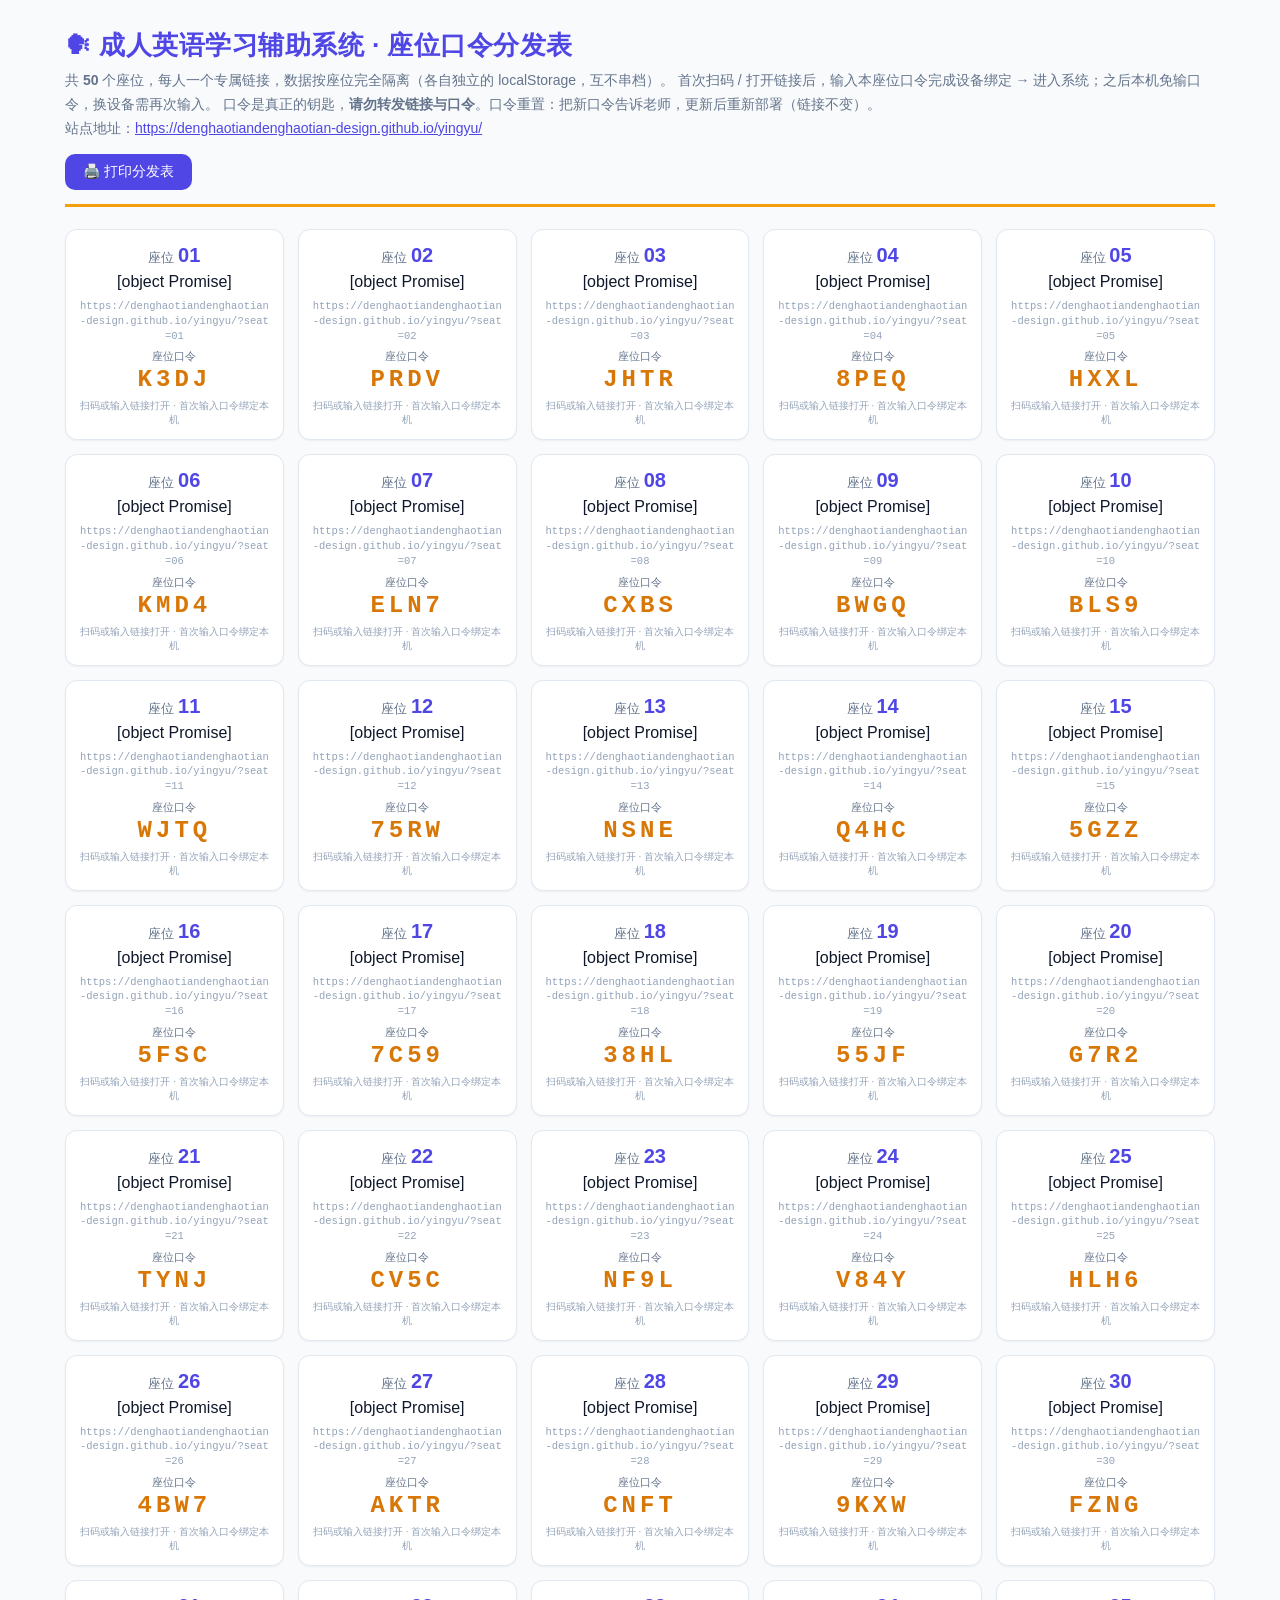
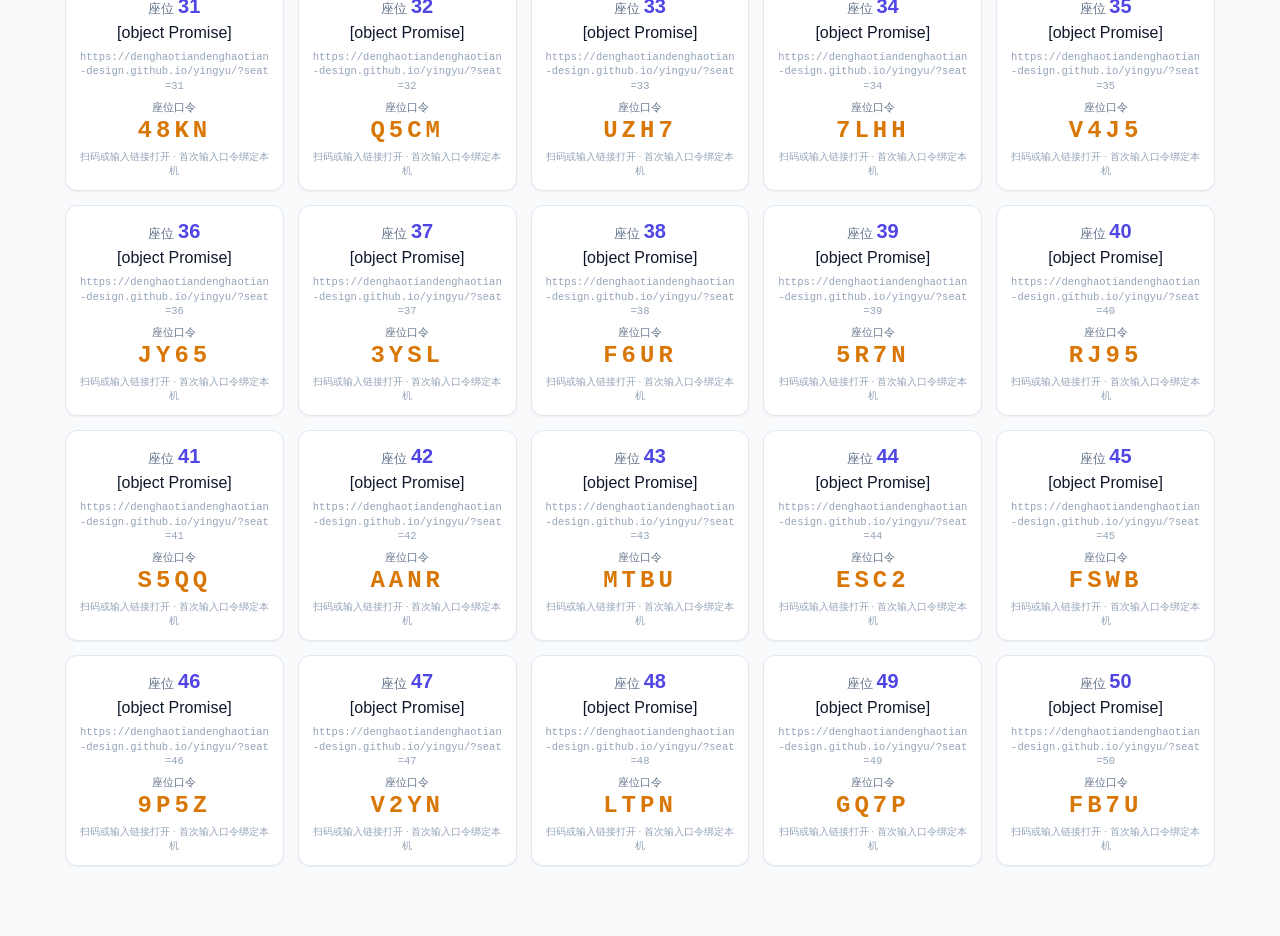
==== seats.html @ d0509644 "add seats.html" ====
<!DOCTYPE html>
<html lang="zh-CN">
<head>
<meta charset="utf-8">
<meta name="viewport" content="width=device-width, initial-scale=1">
<title>成人英语学习辅助系统 · 座位口令分发表</title>
<style>
  * { box-sizing: border-box; }
  body {
    margin: 0; padding: 28px 22px 60px;
    font-family: "PingFang SC","Microsoft YaHei",-apple-system,"Segoe UI",Roboto,Helvetica,Arial,sans-serif;
    background: #f8fafc; color: #0f172a;
  }
  .top { max-width: 1150px; margin: 0 auto 22px; border-bottom: 3px solid #f59e0b; padding-bottom: 14px; }
  h1 { margin: 0 0 6px; font-size: 26px; color: #4f46e5; letter-spacing: .5px; }
  .sub { margin: 0; font-size: 14px; color: #64748b; line-height: 1.7; }
  .sub a { color: #4f46e5; word-break: break-all; }
  .bar { margin: 14px 0 0; }
  .print-btn {
    display: inline-block; background: #4f46e5; color: #fff; border: none;
    padding: 9px 18px; border-radius: 10px; font-size: 14px; cursor: pointer; font-family: inherit;
  }
  .print-btn:hover { background: #4338ca; }
  .grid {
    max-width: 1150px; margin: 0 auto;
    display: grid; grid-template-columns: repeat(auto-fill, minmax(210px, 1fr)); gap: 14px;
  }
  .card {
    background: #fff; border: 1px solid #e2e8f0; border-radius: 12px;
    padding: 14px 12px 12px; text-align: center;
    box-shadow: 0 1px 2px rgba(15,23,42,.05); break-inside: avoid; page-break-inside: avoid;
  }
  .seat-no { font-size: 13px; color: #64748b; margin-bottom: 6px; }
  .seat-no span { font-size: 20px; font-weight: 800; color: #4f46e5; }
  .qr { display: flex; justify-content: center; }
  .qr svg { width: 132px; height: 132px; display: block; }
  .link {
    font-size: 10.5px; color: #94a3b8; word-break: break-all; margin: 8px 0 6px;
    line-height: 1.4; font-family: ui-monospace, Menlo, Consolas, monospace;
  }
  .pwd-label { font-size: 11px; color: #64748b; }
  .pwd { font-size: 24px; font-weight: 800; letter-spacing: 4px; color: #d97706; margin: 2px 0 6px; font-family: ui-monospace, Menlo, Consolas, monospace; }
  .tip { font-size: 10px; color: #94a3b8; }
  @media print {
    body { background: #fff; padding: 0; }
    .print-btn { display: none; }
    .grid { gap: 8px; }
    .card { box-shadow: none; border-color: #cbd5e1; }
    @page { size: A4; margin: 10mm; }
  }
</style>
</head>
<body>
<div class="top">
  <h1>🗣 成人英语学习辅助系统 · 座位口令分发表</h1>
  <p class="sub">共 <b>50</b> 个座位，每人一个专属链接，数据按座位完全隔离（各自独立的 localStorage，互不串档）。
  首次扫码 / 打开链接后，输入本座位口令完成设备绑定 → 进入系统；之后本机免输口令，换设备需再次输入。
  口令是真正的钥匙，<b>请勿转发链接与口令</b>。口令重置：把新口令告诉老师，更新后重新部署（链接不变）。</p>
  <p class="sub">站点地址：<a href="https://denghaotiandenghaotian-design.github.io/yingyu/">https://denghaotiandenghaotian-design.github.io/yingyu/</a></p>
  <div class="bar"><button class="print-btn" onclick="window.print()">🖨️ 打印分发表</button></div>
</div>
<div class="grid"><div class="card">
  <div class="seat-no">座位 <span>01</span></div>
  <div class="qr">[object Promise]</div>
  <div class="link">https://denghaotiandenghaotian-design.github.io/yingyu/?seat=01</div>
  <div class="pwd-label">座位口令</div>
  <div class="pwd">K3DJ</div>
  <div class="tip">扫码或输入链接打开 · 首次输入口令绑定本机</div>
</div><div class="card">
  <div class="seat-no">座位 <span>02</span></div>
  <div class="qr">[object Promise]</div>
  <div class="link">https://denghaotiandenghaotian-design.github.io/yingyu/?seat=02</div>
  <div class="pwd-label">座位口令</div>
  <div class="pwd">PRDV</div>
  <div class="tip">扫码或输入链接打开 · 首次输入口令绑定本机</div>
</div><div class="card">
  <div class="seat-no">座位 <span>03</span></div>
  <div class="qr">[object Promise]</div>
  <div class="link">https://denghaotiandenghaotian-design.github.io/yingyu/?seat=03</div>
  <div class="pwd-label">座位口令</div>
  <div class="pwd">JHTR</div>
  <div class="tip">扫码或输入链接打开 · 首次输入口令绑定本机</div>
</div><div class="card">
  <div class="seat-no">座位 <span>04</span></div>
  <div class="qr">[object Promise]</div>
  <div class="link">https://denghaotiandenghaotian-design.github.io/yingyu/?seat=04</div>
  <div class="pwd-label">座位口令</div>
  <div class="pwd">8PEQ</div>
  <div class="tip">扫码或输入链接打开 · 首次输入口令绑定本机</div>
</div><div class="card">
  <div class="seat-no">座位 <span>05</span></div>
  <div class="qr">[object Promise]</div>
  <div class="link">https://denghaotiandenghaotian-design.github.io/yingyu/?seat=05</div>
  <div class="pwd-label">座位口令</div>
  <div class="pwd">HXXL</div>
  <div class="tip">扫码或输入链接打开 · 首次输入口令绑定本机</div>
</div><div class="card">
  <div class="seat-no">座位 <span>06</span></div>
  <div class="qr">[object Promise]</div>
  <div class="link">https://denghaotiandenghaotian-design.github.io/yingyu/?seat=06</div>
  <div class="pwd-label">座位口令</div>
  <div class="pwd">KMD4</div>
  <div class="tip">扫码或输入链接打开 · 首次输入口令绑定本机</div>
</div><div class="card">
  <div class="seat-no">座位 <span>07</span></div>
  <div class="qr">[object Promise]</div>
  <div class="link">https://denghaotiandenghaotian-design.github.io/yingyu/?seat=07</div>
  <div class="pwd-label">座位口令</div>
  <div class="pwd">ELN7</div>
  <div class="tip">扫码或输入链接打开 · 首次输入口令绑定本机</div>
</div><div class="card">
  <div class="seat-no">座位 <span>08</span></div>
  <div class="qr">[object Promise]</div>
  <div class="link">https://denghaotiandenghaotian-design.github.io/yingyu/?seat=08</div>
  <div class="pwd-label">座位口令</div>
  <div class="pwd">CXBS</div>
  <div class="tip">扫码或输入链接打开 · 首次输入口令绑定本机</div>
</div><div class="card">
  <div class="seat-no">座位 <span>09</span></div>
  <div class="qr">[object Promise]</div>
  <div class="link">https://denghaotiandenghaotian-design.github.io/yingyu/?seat=09</div>
  <div class="pwd-label">座位口令</div>
  <div class="pwd">BWGQ</div>
  <div class="tip">扫码或输入链接打开 · 首次输入口令绑定本机</div>
</div><div class="card">
  <div class="seat-no">座位 <span>10</span></div>
  <div class="qr">[object Promise]</div>
  <div class="link">https://denghaotiandenghaotian-design.github.io/yingyu/?seat=10</div>
  <div class="pwd-label">座位口令</div>
  <div class="pwd">BLS9</div>
  <div class="tip">扫码或输入链接打开 · 首次输入口令绑定本机</div>
</div><div class="card">
  <div class="seat-no">座位 <span>11</span></div>
  <div class="qr">[object Promise]</div>
  <div class="link">https://denghaotiandenghaotian-design.github.io/yingyu/?seat=11</div>
  <div class="pwd-label">座位口令</div>
  <div class="pwd">WJTQ</div>
  <div class="tip">扫码或输入链接打开 · 首次输入口令绑定本机</div>
</div><div class="card">
  <div class="seat-no">座位 <span>12</span></div>
  <div class="qr">[object Promise]</div>
  <div class="link">https://denghaotiandenghaotian-design.github.io/yingyu/?seat=12</div>
  <div class="pwd-label">座位口令</div>
  <div class="pwd">75RW</div>
  <div class="tip">扫码或输入链接打开 · 首次输入口令绑定本机</div>
</div><div class="card">
  <div class="seat-no">座位 <span>13</span></div>
  <div class="qr">[object Promise]</div>
  <div class="link">https://denghaotiandenghaotian-design.github.io/yingyu/?seat=13</div>
  <div class="pwd-label">座位口令</div>
  <div class="pwd">NSNE</div>
  <div class="tip">扫码或输入链接打开 · 首次输入口令绑定本机</div>
</div><div class="card">
  <div class="seat-no">座位 <span>14</span></div>
  <div class="qr">[object Promise]</div>
  <div class="link">https://denghaotiandenghaotian-design.github.io/yingyu/?seat=14</div>
  <div class="pwd-label">座位口令</div>
  <div class="pwd">Q4HC</div>
  <div class="tip">扫码或输入链接打开 · 首次输入口令绑定本机</div>
</div><div class="card">
  <div class="seat-no">座位 <span>15</span></div>
  <div class="qr">[object Promise]</div>
  <div class="link">https://denghaotiandenghaotian-design.github.io/yingyu/?seat=15</div>
  <div class="pwd-label">座位口令</div>
  <div class="pwd">5GZZ</div>
  <div class="tip">扫码或输入链接打开 · 首次输入口令绑定本机</div>
</div><div class="card">
  <div class="seat-no">座位 <span>16</span></div>
  <div class="qr">[object Promise]</div>
  <div class="link">https://denghaotiandenghaotian-design.github.io/yingyu/?seat=16</div>
  <div class="pwd-label">座位口令</div>
  <div class="pwd">5FSC</div>
  <div class="tip">扫码或输入链接打开 · 首次输入口令绑定本机</div>
</div><div class="card">
  <div class="seat-no">座位 <span>17</span></div>
  <div class="qr">[object Promise]</div>
  <div class="link">https://denghaotiandenghaotian-design.github.io/yingyu/?seat=17</div>
  <div class="pwd-label">座位口令</div>
  <div class="pwd">7C59</div>
  <div class="tip">扫码或输入链接打开 · 首次输入口令绑定本机</div>
</div><div class="card">
  <div class="seat-no">座位 <span>18</span></div>
  <div class="qr">[object Promise]</div>
  <div class="link">https://denghaotiandenghaotian-design.github.io/yingyu/?seat=18</div>
  <div class="pwd-label">座位口令</div>
  <div class="pwd">38HL</div>
  <div class="tip">扫码或输入链接打开 · 首次输入口令绑定本机</div>
</div><div class="card">
  <div class="seat-no">座位 <span>19</span></div>
  <div class="qr">[object Promise]</div>
  <div class="link">https://denghaotiandenghaotian-design.github.io/yingyu/?seat=19</div>
  <div class="pwd-label">座位口令</div>
  <div class="pwd">55JF</div>
  <div class="tip">扫码或输入链接打开 · 首次输入口令绑定本机</div>
</div><div class="card">
  <div class="seat-no">座位 <span>20</span></div>
  <div class="qr">[object Promise]</div>
  <div class="link">https://denghaotiandenghaotian-design.github.io/yingyu/?seat=20</div>
  <div class="pwd-label">座位口令</div>
  <div class="pwd">G7R2</div>
  <div class="tip">扫码或输入链接打开 · 首次输入口令绑定本机</div>
</div><div class="card">
  <div class="seat-no">座位 <span>21</span></div>
  <div class="qr">[object Promise]</div>
  <div class="link">https://denghaotiandenghaotian-design.github.io/yingyu/?seat=21</div>
  <div class="pwd-label">座位口令</div>
  <div class="pwd">TYNJ</div>
  <div class="tip">扫码或输入链接打开 · 首次输入口令绑定本机</div>
</div><div class="card">
  <div class="seat-no">座位 <span>22</span></div>
  <div class="qr">[object Promise]</div>
  <div class="link">https://denghaotiandenghaotian-design.github.io/yingyu/?seat=22</div>
  <div class="pwd-label">座位口令</div>
  <div class="pwd">CV5C</div>
  <div class="tip">扫码或输入链接打开 · 首次输入口令绑定本机</div>
</div><div class="card">
  <div class="seat-no">座位 <span>23</span></div>
  <div class="qr">[object Promise]</div>
  <div class="link">https://denghaotiandenghaotian-design.github.io/yingyu/?seat=23</div>
  <div class="pwd-label">座位口令</div>
  <div class="pwd">NF9L</div>
  <div class="tip">扫码或输入链接打开 · 首次输入口令绑定本机</div>
</div><div class="card">
  <div class="seat-no">座位 <span>24</span></div>
  <div class="qr">[object Promise]</div>
  <div class="link">https://denghaotiandenghaotian-design.github.io/yingyu/?seat=24</div>
  <div class="pwd-label">座位口令</div>
  <div class="pwd">V84Y</div>
  <div class="tip">扫码或输入链接打开 · 首次输入口令绑定本机</div>
</div><div class="card">
  <div class="seat-no">座位 <span>25</span></div>
  <div class="qr">[object Promise]</div>
  <div class="link">https://denghaotiandenghaotian-design.github.io/yingyu/?seat=25</div>
  <div class="pwd-label">座位口令</div>
  <div class="pwd">HLH6</div>
  <div class="tip">扫码或输入链接打开 · 首次输入口令绑定本机</div>
</div><div class="card">
  <div class="seat-no">座位 <span>26</span></div>
  <div class="qr">[object Promise]</div>
  <div class="link">https://denghaotiandenghaotian-design.github.io/yingyu/?seat=26</div>
  <div class="pwd-label">座位口令</div>
  <div class="pwd">4BW7</div>
  <div class="tip">扫码或输入链接打开 · 首次输入口令绑定本机</div>
</div><div class="card">
  <div class="seat-no">座位 <span>27</span></div>
  <div class="qr">[object Promise]</div>
  <div class="link">https://denghaotiandenghaotian-design.github.io/yingyu/?seat=27</div>
  <div class="pwd-label">座位口令</div>
  <div class="pwd">AKTR</div>
  <div class="tip">扫码或输入链接打开 · 首次输入口令绑定本机</div>
</div><div class="card">
  <div class="seat-no">座位 <span>28</span></div>
  <div class="qr">[object Promise]</div>
  <div class="link">https://denghaotiandenghaotian-design.github.io/yingyu/?seat=28</div>
  <div class="pwd-label">座位口令</div>
  <div class="pwd">CNFT</div>
  <div class="tip">扫码或输入链接打开 · 首次输入口令绑定本机</div>
</div><div class="card">
  <div class="seat-no">座位 <span>29</span></div>
  <div class="qr">[object Promise]</div>
  <div class="link">https://denghaotiandenghaotian-design.github.io/yingyu/?seat=29</div>
  <div class="pwd-label">座位口令</div>
  <div class="pwd">9KXW</div>
  <div class="tip">扫码或输入链接打开 · 首次输入口令绑定本机</div>
</div><div class="card">
  <div class="seat-no">座位 <span>30</span></div>
  <div class="qr">[object Promise]</div>
  <div class="link">https://denghaotiandenghaotian-design.github.io/yingyu/?seat=30</div>
  <div class="pwd-label">座位口令</div>
  <div class="pwd">FZNG</div>
  <div class="tip">扫码或输入链接打开 · 首次输入口令绑定本机</div>
</div><div class="card">
  <div class="seat-no">座位 <span>31</span></div>
  <div class="qr">[object Promise]</div>
  <div class="link">https://denghaotiandenghaotian-design.github.io/yingyu/?seat=31</div>
  <div class="pwd-label">座位口令</div>
  <div class="pwd">48KN</div>
  <div class="tip">扫码或输入链接打开 · 首次输入口令绑定本机</div>
</div><div class="card">
  <div class="seat-no">座位 <span>32</span></div>
  <div class="qr">[object Promise]</div>
  <div class="link">https://denghaotiandenghaotian-design.github.io/yingyu/?seat=32</div>
  <div class="pwd-label">座位口令</div>
  <div class="pwd">Q5CM</div>
  <div class="tip">扫码或输入链接打开 · 首次输入口令绑定本机</div>
</div><div class="card">
  <div class="seat-no">座位 <span>33</span></div>
  <div class="qr">[object Promise]</div>
  <div class="link">https://denghaotiandenghaotian-design.github.io/yingyu/?seat=33</div>
  <div class="pwd-label">座位口令</div>
  <div class="pwd">UZH7</div>
  <div class="tip">扫码或输入链接打开 · 首次输入口令绑定本机</div>
</div><div class="card">
  <div class="seat-no">座位 <span>34</span></div>
  <div class="qr">[object Promise]</div>
  <div class="link">https://denghaotiandenghaotian-design.github.io/yingyu/?seat=34</div>
  <div class="pwd-label">座位口令</div>
  <div class="pwd">7LHH</div>
  <div class="tip">扫码或输入链接打开 · 首次输入口令绑定本机</div>
</div><div class="card">
  <div class="seat-no">座位 <span>35</span></div>
  <div class="qr">[object Promise]</div>
  <div class="link">https://denghaotiandenghaotian-design.github.io/yingyu/?seat=35</div>
  <div class="pwd-label">座位口令</div>
  <div class="pwd">V4J5</div>
  <div class="tip">扫码或输入链接打开 · 首次输入口令绑定本机</div>
</div><div class="card">
  <div class="seat-no">座位 <span>36</span></div>
  <div class="qr">[object Promise]</div>
  <div class="link">https://denghaotiandenghaotian-design.github.io/yingyu/?seat=36</div>
  <div class="pwd-label">座位口令</div>
  <div class="pwd">JY65</div>
  <div class="tip">扫码或输入链接打开 · 首次输入口令绑定本机</div>
</div><div class="card">
  <div class="seat-no">座位 <span>37</span></div>
  <div class="qr">[object Promise]</div>
  <div class="link">https://denghaotiandenghaotian-design.github.io/yingyu/?seat=37</div>
  <div class="pwd-label">座位口令</div>
  <div class="pwd">3YSL</div>
  <div class="tip">扫码或输入链接打开 · 首次输入口令绑定本机</div>
</div><div class="card">
  <div class="seat-no">座位 <span>38</span></div>
  <div class="qr">[object Promise]</div>
  <div class="link">https://denghaotiandenghaotian-design.github.io/yingyu/?seat=38</div>
  <div class="pwd-label">座位口令</div>
  <div class="pwd">F6UR</div>
  <div class="tip">扫码或输入链接打开 · 首次输入口令绑定本机</div>
</div><div class="card">
  <div class="seat-no">座位 <span>39</span></div>
  <div class="qr">[object Promise]</div>
  <div class="link">https://denghaotiandenghaotian-design.github.io/yingyu/?seat=39</div>
  <div class="pwd-label">座位口令</div>
  <div class="pwd">5R7N</div>
  <div class="tip">扫码或输入链接打开 · 首次输入口令绑定本机</div>
</div><div class="card">
  <div class="seat-no">座位 <span>40</span></div>
  <div class="qr">[object Promise]</div>
  <div class="link">https://denghaotiandenghaotian-design.github.io/yingyu/?seat=40</div>
  <div class="pwd-label">座位口令</div>
  <div class="pwd">RJ95</div>
  <div class="tip">扫码或输入链接打开 · 首次输入口令绑定本机</div>
</div><div class="card">
  <div class="seat-no">座位 <span>41</span></div>
  <div class="qr">[object Promise]</div>
  <div class="link">https://denghaotiandenghaotian-design.github.io/yingyu/?seat=41</div>
  <div class="pwd-label">座位口令</div>
  <div class="pwd">S5QQ</div>
  <div class="tip">扫码或输入链接打开 · 首次输入口令绑定本机</div>
</div><div class="card">
  <div class="seat-no">座位 <span>42</span></div>
  <div class="qr">[object Promise]</div>
  <div class="link">https://denghaotiandenghaotian-design.github.io/yingyu/?seat=42</div>
  <div class="pwd-label">座位口令</div>
  <div class="pwd">AANR</div>
  <div class="tip">扫码或输入链接打开 · 首次输入口令绑定本机</div>
</div><div class="card">
  <div class="seat-no">座位 <span>43</span></div>
  <div class="qr">[object Promise]</div>
  <div class="link">https://denghaotiandenghaotian-design.github.io/yingyu/?seat=43</div>
  <div class="pwd-label">座位口令</div>
  <div class="pwd">MTBU</div>
  <div class="tip">扫码或输入链接打开 · 首次输入口令绑定本机</div>
</div><div class="card">
  <div class="seat-no">座位 <span>44</span></div>
  <div class="qr">[object Promise]</div>
  <div class="link">https://denghaotiandenghaotian-design.github.io/yingyu/?seat=44</div>
  <div class="pwd-label">座位口令</div>
  <div class="pwd">ESC2</div>
  <div class="tip">扫码或输入链接打开 · 首次输入口令绑定本机</div>
</div><div class="card">
  <div class="seat-no">座位 <span>45</span></div>
  <div class="qr">[object Promise]</div>
  <div class="link">https://denghaotiandenghaotian-design.github.io/yingyu/?seat=45</div>
  <div class="pwd-label">座位口令</div>
  <div class="pwd">FSWB</div>
  <div class="tip">扫码或输入链接打开 · 首次输入口令绑定本机</div>
</div><div class="card">
  <div class="seat-no">座位 <span>46</span></div>
  <div class="qr">[object Promise]</div>
  <div class="link">https://denghaotiandenghaotian-design.github.io/yingyu/?seat=46</div>
  <div class="pwd-label">座位口令</div>
  <div class="pwd">9P5Z</div>
  <div class="tip">扫码或输入链接打开 · 首次输入口令绑定本机</div>
</div><div class="card">
  <div class="seat-no">座位 <span>47</span></div>
  <div class="qr">[object Promise]</div>
  <div class="link">https://denghaotiandenghaotian-design.github.io/yingyu/?seat=47</div>
  <div class="pwd-label">座位口令</div>
  <div class="pwd">V2YN</div>
  <div class="tip">扫码或输入链接打开 · 首次输入口令绑定本机</div>
</div><div class="card">
  <div class="seat-no">座位 <span>48</span></div>
  <div class="qr">[object Promise]</div>
  <div class="link">https://denghaotiandenghaotian-design.github.io/yingyu/?seat=48</div>
  <div class="pwd-label">座位口令</div>
  <div class="pwd">LTPN</div>
  <div class="tip">扫码或输入链接打开 · 首次输入口令绑定本机</div>
</div><div class="card">
  <div class="seat-no">座位 <span>49</span></div>
  <div class="qr">[object Promise]</div>
  <div class="link">https://denghaotiandenghaotian-design.github.io/yingyu/?seat=49</div>
  <div class="pwd-label">座位口令</div>
  <div class="pwd">GQ7P</div>
  <div class="tip">扫码或输入链接打开 · 首次输入口令绑定本机</div>
</div><div class="card">
  <div class="seat-no">座位 <span>50</span></div>
  <div class="qr">[object Promise]</div>
  <div class="link">https://denghaotiandenghaotian-design.github.io/yingyu/?seat=50</div>
  <div class="pwd-label">座位口令</div>
  <div class="pwd">FB7U</div>
  <div class="tip">扫码或输入链接打开 · 首次输入口令绑定本机</div>
</div></div>
</body>
</html>
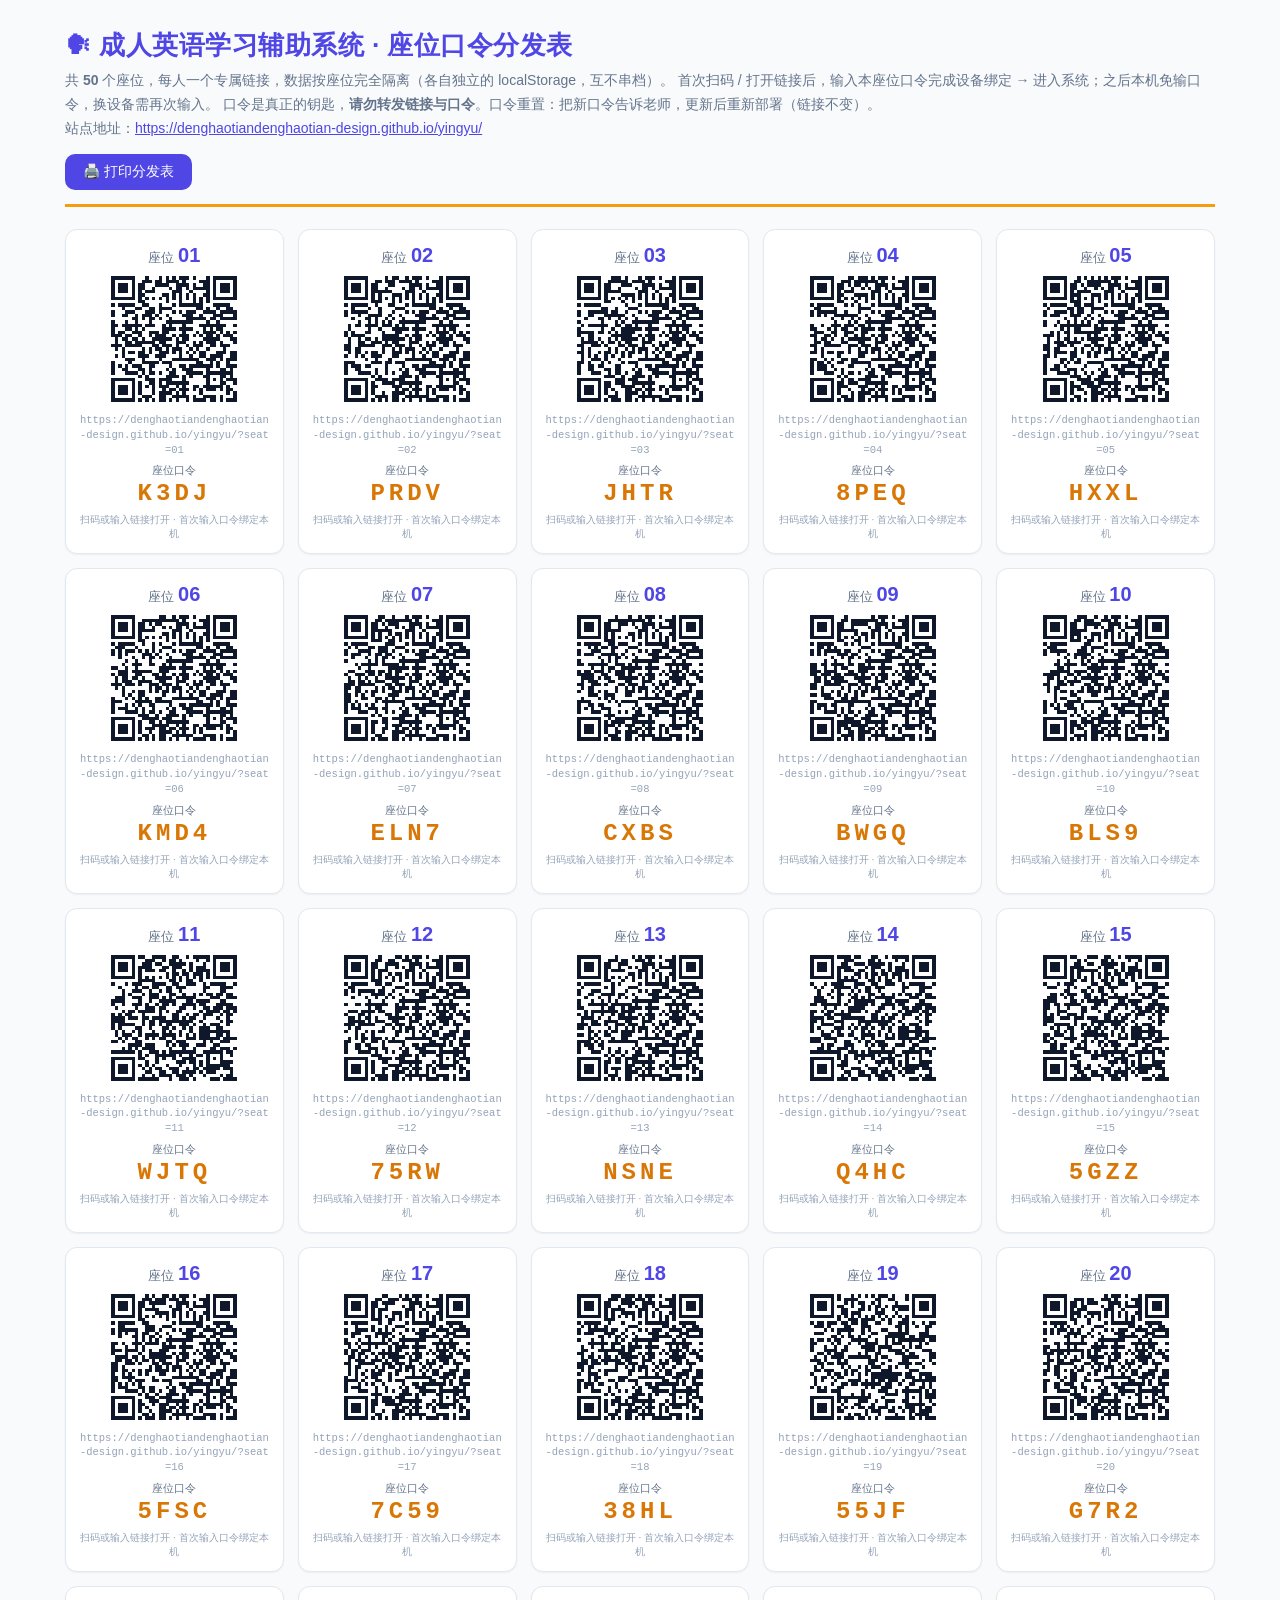
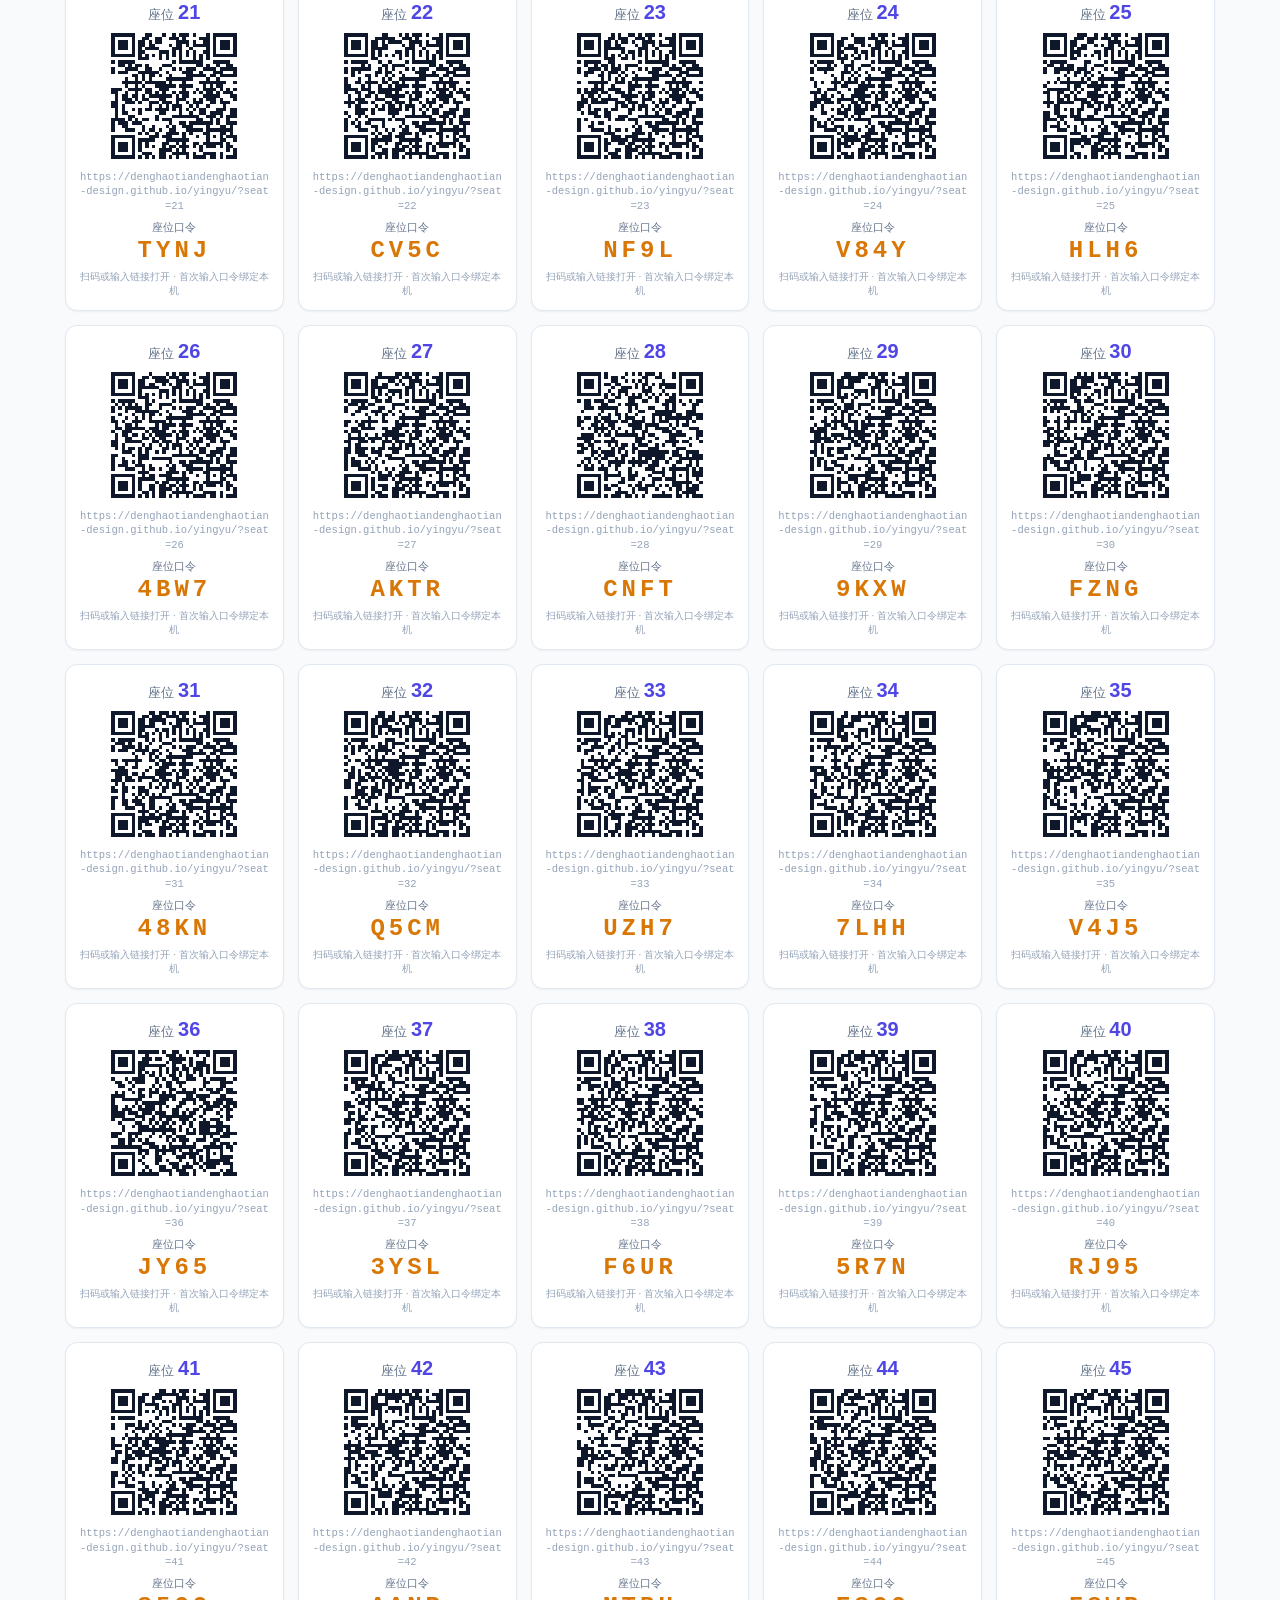
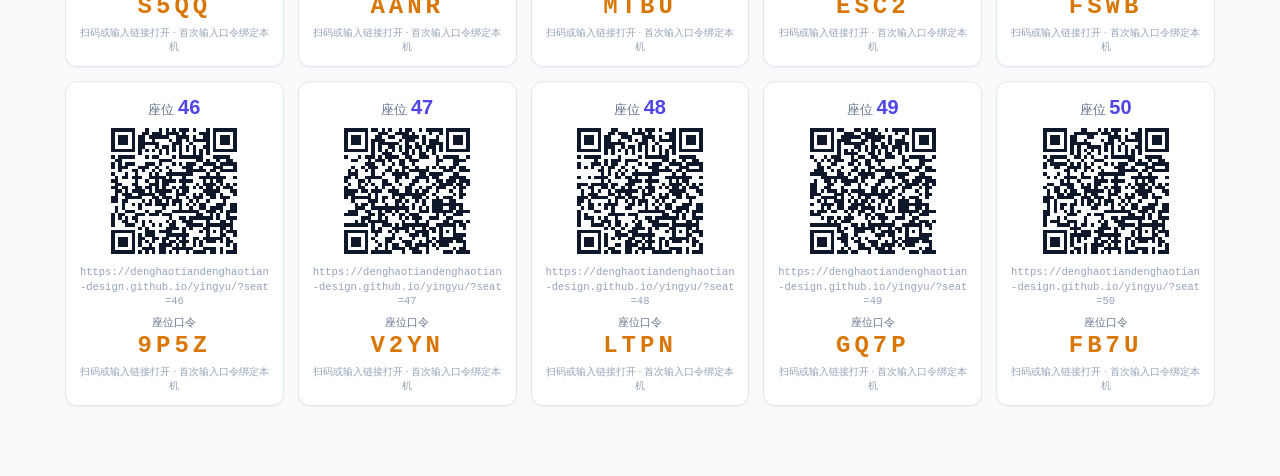
==== commit 185af0bd: "fix seats.html QR" ====
--- a/seats.html
+++ b/seats.html
@@ -61,350 +61,400 @@
 </div>
 <div class="grid"><div class="card">
   <div class="seat-no">座位 <span>01</span></div>
-  <div class="qr">[object Promise]</div>
+  <div class="qr"><svg xmlns="http://www.w3.org/2000/svg" width="174" height="174" viewBox="0 0 39 39" shape-rendering="crispEdges"><path fill="#ffffff" d="M0 0h39v39H0z"/><path stroke="#0f172a" d="M1 1.5h7m3 0h1m3 0h1m1 0h1m1 0h1m1 0h3m1 0h1m3 0h1m1 0h7M1 2.5h1m5 0h1m2 0h3m1 0h2m1 0h4m1 0h1m4 0h3m1 0h1m5 0h1M1 3.5h1m1 0h3m1 0h1m1 0h2m3 0h4m2 0h4m1 0h1m2 0h2m1 0h1m1 0h3m1 0h1M1 4.5h1m1 0h3m1 0h1m1 0h2m2 0h1m4 0h1m1 0h2m1 0h1m1 0h5m1 0h1m1 0h3m1 0h1M1 5.5h1m1 0h3m1 0h1m1 0h1m1 0h3m5 0h3m2 0h1m4 0h1m1 0h1m1 0h3m1 0h1M1 6.5h1m5 0h1m1 0h2m5 0h2m1 0h1m1 0h1m1 0h1m1 0h1m2 0h2m1 0h1m5 0h1M1 7.5h7m1 0h1m1 0h1m1 0h1m1 0h1m1 0h1m1 0h1m1 0h1m1 0h1m1 0h1m1 0h1m1 0h1m1 0h7M9 8.5h2m6 0h1m3 0h1m3 0h1m1 0h1m1 0h1M1 9.5h1m1 0h5m2 0h2m3 0h1m3 0h1m1 0h7m3 0h5M4 10.5h1m3 0h2m2 0h2m1 0h4m7 0h2m1 0h1m2 0h1m2 0h2M1 11.5h1m3 0h3m3 0h3m1 0h1m3 0h1m1 0h1m1 0h3m2 0h4m1 0h5M1 12.5h1m2 0h2m2 0h1m1 0h3m1 0h1m2 0h1m4 0h3m2 0h1m3 0h3m3 0h1M7 13.5h2m1 0h1m1 0h2m1 0h1m2 0h1m4 0h6m1 0h2m1 0h5M1 14.5h1m3 0h1m2 0h1m3 0h1m4 0h8m4 0h1m2 0h1M1 15.5h2m1 0h6m1 0h3m2 0h1m1 0h1m3 0h1m4 0h8m2 0h1M1 16.5h1m3 0h2m1 0h1m1 0h1m5 0h4m1 0h4m3 0h1m1 0h1m1 0h2M1 17.5h1m1 0h2m2 0h3m2 0h3m1 0h2m4 0h1m3 0h1m1 0h4m1 0h1m1 0h1m1 0h1M1 18.5h3m1 0h2m2 0h1m2 0h1m1 0h3m2 0h1m1 0h3m1 0h1m1 0h1m1 0h2m1 0h1m1 0h3M2 19.5h1m1 0h2m1 0h2m1 0h1m2 0h6m1 0h1m1 0h2m4 0h5m3 0h2M2 20.5h1m2 0h2m1 0h6m1 0h2m3 0h3m2 0h1m1 0h1m1 0h3m1 0h1m3 0h1M1 21.5h3m1 0h5m3 0h2m1 0h3m1 0h1m2 0h1m1 0h3m2 0h2m1 0h3M2 22.5h1m1 0h1m5 0h1m1 0h1m1 0h2m1 0h1m1 0h3m2 0h1m1 0h1m2 0h1m4 0h1M4 23.5h1m1 0h2m1 0h2m1 0h1m2 0h3m1 0h1m1 0h1m1 0h1m1 0h1m1 0h2m3 0h3m1 0h2M2 24.5h1m1 0h1m4 0h3m2 0h3m4 0h1m2 0h1m2 0h2m1 0h4m2 0h2M5 25.5h3m2 0h1m4 0h1m3 0h8m2 0h3m1 0h1m1 0h3M1 26.5h1m4 0h1m3 0h5m1 0h3m7 0h2m2 0h1m1 0h1m2 0h1M1 27.5h1m1 0h1m1 0h1m1 0h3m2 0h2m4 0h1m2 0h2m1 0h7m1 0h1m2 0h3M1 28.5h1m2 0h2m3 0h2m1 0h1m4 0h1m1 0h1m2 0h3m4 0h1m3 0h2m1 0h1M1 29.5h1m3 0h4m1 0h1m1 0h2m1 0h1m2 0h2m3 0h5m1 0h8M9 30.5h1m1 0h1m5 0h4m1 0h1m1 0h1m3 0h2m3 0h2m1 0h1M1 31.5h7m3 0h3m1 0h4m3 0h1m6 0h1m1 0h1m1 0h1m1 0h3M1 32.5h1m5 0h1m1 0h1m2 0h2m1 0h1m1 0h7m5 0h1m3 0h2m2 0h1M1 33.5h1m1 0h3m1 0h1m1 0h1m1 0h1m1 0h1m1 0h3m2 0h1m1 0h1m2 0h2m1 0h6m1 0h1M1 34.5h1m1 0h3m1 0h1m1 0h1m3 0h1m2 0h1m1 0h2m1 0h3m1 0h1m1 0h1m1 0h3m1 0h1m1 0h2M1 35.5h1m1 0h3m1 0h1m1 0h1m3 0h1m1 0h4m1 0h1m1 0h1m4 0h1m7 0h1m1 0h1M1 36.5h1m5 0h1m2 0h3m2 0h2m2 0h5m1 0h1m2 0h4m1 0h1m3 0h1M1 37.5h7m1 0h1m1 0h1m1 0h1m1 0h2m1 0h1m1 0h1m2 0h1m1 0h4m1 0h2m1 0h1m1 0h3"/></svg>
+</div>
   <div class="link">https://denghaotiandenghaotian-design.github.io/yingyu/?seat=01</div>
   <div class="pwd-label">座位口令</div>
   <div class="pwd">K3DJ</div>
   <div class="tip">扫码或输入链接打开 · 首次输入口令绑定本机</div>
 </div><div class="card">
   <div class="seat-no">座位 <span>02</span></div>
-  <div class="qr">[object Promise]</div>
+  <div class="qr"><svg xmlns="http://www.w3.org/2000/svg" width="174" height="174" viewBox="0 0 39 39" shape-rendering="crispEdges"><path fill="#ffffff" d="M0 0h39v39H0z"/><path stroke="#0f172a" d="M1 1.5h7m5 0h1m1 0h2m2 0h1m1 0h3m1 0h1m3 0h1m1 0h7M1 2.5h1m5 0h1m2 0h2m1 0h3m1 0h4m1 0h1m4 0h3m1 0h1m5 0h1M1 3.5h1m1 0h3m1 0h1m1 0h2m3 0h2m4 0h4m1 0h1m2 0h2m1 0h1m1 0h3m1 0h1M1 4.5h1m1 0h3m1 0h1m1 0h2m2 0h1m4 0h1m1 0h2m1 0h1m1 0h5m1 0h1m1 0h3m1 0h1M1 5.5h1m1 0h3m1 0h1m1 0h6m4 0h3m2 0h1m4 0h1m1 0h1m1 0h3m1 0h1M1 6.5h1m5 0h1m1 0h1m1 0h1m3 0h3m1 0h1m1 0h1m1 0h1m1 0h1m2 0h2m1 0h1m5 0h1M1 7.5h7m1 0h1m1 0h1m1 0h1m1 0h1m1 0h1m1 0h1m1 0h1m1 0h1m1 0h1m1 0h1m1 0h1m1 0h7M9 8.5h3m3 0h1m1 0h1m3 0h1m3 0h1m1 0h1m1 0h1M1 9.5h1m1 0h5m2 0h1m3 0h2m3 0h1m1 0h7m3 0h5M3 10.5h1m4 0h1m2 0h1m4 0h3m7 0h2m1 0h1m2 0h1m2 0h2M1 11.5h1m1 0h5m3 0h1m3 0h1m3 0h1m1 0h1m1 0h3m2 0h4m1 0h5M1 12.5h1m3 0h1m2 0h4m2 0h1m2 0h1m4 0h3m2 0h1m3 0h3m3 0h1M3 13.5h1m3 0h2m1 0h1m2 0h1m1 0h1m2 0h1m4 0h6m1 0h2m1 0h5M5 14.5h1m2 0h1m1 0h1m1 0h1m1 0h1m2 0h8m4 0h1m2 0h1M2 15.5h1m1 0h2m1 0h4m1 0h3m1 0h1m1 0h1m3 0h1m4 0h8m2 0h1M2 16.5h1m5 0h1m2 0h1m3 0h5m1 0h4m3 0h1m1 0h1m1 0h2M1 17.5h1m1 0h1m3 0h2m3 0h1m3 0h2m4 0h1m3 0h1m1 0h4m1 0h1m1 0h1m1 0h1M1 18.5h1m1 0h4m5 0h5m2 0h1m1 0h3m1 0h1m1 0h1m1 0h2m1 0h1m1 0h3M2 19.5h1m2 0h1m1 0h2m1 0h1m1 0h7m1 0h1m1 0h2m4 0h5m3 0h2M2 20.5h1m2 0h2m2 0h3m1 0h1m1 0h2m3 0h3m2 0h1m1 0h1m1 0h3m1 0h1m3 0h1M1 21.5h2m2 0h5m2 0h3m1 0h3m1 0h1m2 0h1m1 0h3m2 0h2m1 0h3M1 22.5h2m1 0h2m6 0h1m2 0h1m1 0h1m1 0h3m2 0h1m1 0h1m2 0h1m4 0h1M2 23.5h1m1 0h2m1 0h1m1 0h2m1 0h1m2 0h3m1 0h1m1 0h1m1 0h1m1 0h1m1 0h2m3 0h3m1 0h2M1 24.5h1m2 0h1m1 0h1m2 0h3m3 0h2m4 0h1m2 0h1m2 0h2m1 0h4m2 0h2M7 25.5h1m2 0h1m3 0h1m4 0h8m2 0h3m1 0h1m1 0h3M1 26.5h3m5 0h3m1 0h2m1 0h3m7 0h2m2 0h1m1 0h1m2 0h1M1 27.5h1m1 0h3m1 0h2m4 0h1m4 0h1m2 0h2m1 0h7m1 0h1m2 0h3M1 28.5h1m2 0h2m4 0h1m2 0h1m3 0h1m1 0h1m2 0h3m4 0h1m3 0h2m1 0h1M1 29.5h1m3 0h4m1 0h1m2 0h1m1 0h1m2 0h2m3 0h5m1 0h8M9 30.5h1m1 0h1m5 0h4m1 0h1m1 0h1m3 0h2m3 0h2m1 0h1M1 31.5h7m2 0h4m1 0h4m3 0h1m6 0h1m1 0h1m1 0h1m1 0h3M1 32.5h1m5 0h1m1 0h1m2 0h4m1 0h7m5 0h1m3 0h2m2 0h1M1 33.5h1m1 0h3m1 0h1m1 0h2m4 0h3m2 0h1m1 0h1m2 0h2m1 0h6m1 0h1M1 34.5h1m1 0h3m1 0h1m1 0h1m6 0h1m1 0h2m1 0h3m1 0h1m1 0h1m1 0h3m1 0h1m1 0h2M1 35.5h1m1 0h3m1 0h1m1 0h1m2 0h1m2 0h4m1 0h1m1 0h1m2 0h1m1 0h1m7 0h1m1 0h1M1 36.5h1m5 0h1m2 0h4m1 0h2m2 0h7m2 0h4m1 0h1m3 0h1M1 37.5h7m1 0h1m1 0h1m1 0h1m1 0h2m1 0h1m1 0h1m2 0h1m1 0h4m1 0h2m1 0h1m1 0h3"/></svg>
+</div>
   <div class="link">https://denghaotiandenghaotian-design.github.io/yingyu/?seat=02</div>
   <div class="pwd-label">座位口令</div>
   <div class="pwd">PRDV</div>
   <div class="tip">扫码或输入链接打开 · 首次输入口令绑定本机</div>
 </div><div class="card">
   <div class="seat-no">座位 <span>03</span></div>
-  <div class="qr">[object Promise]</div>
+  <div class="qr"><svg xmlns="http://www.w3.org/2000/svg" width="174" height="174" viewBox="0 0 39 39" shape-rendering="crispEdges"><path fill="#ffffff" d="M0 0h39v39H0z"/><path stroke="#0f172a" d="M1 1.5h7m3 0h3m1 0h1m3 0h1m1 0h3m1 0h1m3 0h1m1 0h7M1 2.5h1m5 0h1m2 0h6m1 0h4m1 0h1m4 0h3m1 0h1m5 0h1M1 3.5h1m1 0h3m1 0h1m1 0h2m3 0h3m3 0h4m1 0h1m2 0h2m1 0h1m1 0h3m1 0h1M1 4.5h1m1 0h3m1 0h1m1 0h2m2 0h1m4 0h1m1 0h2m1 0h1m1 0h5m1 0h1m1 0h3m1 0h1M1 5.5h1m1 0h3m1 0h1m1 0h5m5 0h3m2 0h1m4 0h1m1 0h1m1 0h3m1 0h1M1 6.5h1m5 0h1m1 0h1m4 0h4m1 0h1m1 0h1m1 0h1m1 0h1m2 0h2m1 0h1m5 0h1M1 7.5h7m1 0h1m1 0h1m1 0h1m1 0h1m1 0h1m1 0h1m1 0h1m1 0h1m1 0h1m1 0h1m1 0h1m1 0h7M9 8.5h2m3 0h1m2 0h1m3 0h1m3 0h1m1 0h1m1 0h1M1 9.5h1m1 0h5m7 0h1m3 0h1m1 0h7m3 0h5M8 10.5h2m2 0h1m3 0h3m7 0h2m1 0h1m2 0h1m2 0h2M1 11.5h1m2 0h6m1 0h2m2 0h1m3 0h1m1 0h1m1 0h3m2 0h4m1 0h5M1 12.5h1m2 0h2m3 0h6m2 0h1m4 0h3m2 0h1m3 0h3m3 0h1M3 13.5h1m3 0h2m1 0h1m2 0h1m1 0h1m2 0h1m4 0h6m1 0h2m1 0h5M1 14.5h1m6 0h1m3 0h1m1 0h1m2 0h8m4 0h1m2 0h1M2 15.5h1m1 0h6m2 0h2m1 0h2m1 0h1m3 0h1m4 0h8m2 0h1M1 16.5h1m6 0h1m2 0h1m2 0h6m1 0h4m3 0h1m1 0h1m1 0h2M1 17.5h5m1 0h2m1 0h1m1 0h1m1 0h4m4 0h1m3 0h1m1 0h4m1 0h1m1 0h1m1 0h1M1 18.5h1m2 0h2m5 0h6m2 0h1m1 0h3m1 0h1m1 0h1m1 0h2m1 0h1m1 0h3M2 19.5h1m1 0h2m1 0h1m2 0h1m1 0h1m1 0h5m1 0h1m1 0h2m4 0h5m3 0h2M2 20.5h5m1 0h1m1 0h2m1 0h1m1 0h2m3 0h3m2 0h1m1 0h1m1 0h3m1 0h1m3 0h1M1 21.5h2m2 0h3m1 0h1m3 0h2m1 0h3m1 0h1m2 0h1m1 0h3m2 0h2m1 0h3M2 22.5h1m1 0h1m5 0h1m1 0h1m2 0h1m1 0h1m1 0h3m2 0h1m1 0h1m2 0h1m4 0h1M1 23.5h2m1 0h1m2 0h1m1 0h2m1 0h1m1 0h1m1 0h2m1 0h1m1 0h1m1 0h1m1 0h1m1 0h2m3 0h3m1 0h2M2 24.5h1m1 0h1m1 0h1m2 0h1m1 0h1m2 0h1m1 0h1m4 0h1m2 0h1m2 0h2m1 0h4m2 0h2M2 25.5h1m2 0h3m1 0h1m3 0h1m5 0h8m2 0h3m1 0h1m1 0h3M1 26.5h2m1 0h1m3 0h1m1 0h1m3 0h1m1 0h3m7 0h2m2 0h1m1 0h1m2 0h1M1 27.5h1m2 0h2m1 0h2m3 0h2m4 0h1m2 0h2m1 0h7m1 0h1m2 0h3M1 28.5h1m2 0h2m3 0h2m1 0h2m3 0h1m1 0h1m2 0h3m4 0h1m3 0h2m1 0h1M1 29.5h1m3 0h3m2 0h1m1 0h2m1 0h1m2 0h2m3 0h5m1 0h8M9 30.5h3m2 0h1m2 0h4m1 0h1m1 0h1m3 0h2m3 0h2m1 0h1M1 31.5h7m4 0h3m1 0h3m3 0h1m6 0h1m1 0h1m1 0h1m1 0h3M1 32.5h1m5 0h1m1 0h2m1 0h3m2 0h7m5 0h1m3 0h2m2 0h1M1 33.5h1m1 0h3m1 0h1m1 0h2m3 0h4m2 0h1m1 0h1m2 0h2m1 0h6m1 0h1M1 34.5h1m1 0h3m1 0h1m1 0h1m1 0h1m3 0h2m1 0h2m1 0h3m1 0h1m1 0h1m1 0h3m1 0h1m1 0h2M1 35.5h1m1 0h3m1 0h1m1 0h1m2 0h1m2 0h4m1 0h1m1 0h1m4 0h1m7 0h1m1 0h1M1 36.5h1m5 0h1m2 0h3m2 0h2m2 0h7m2 0h4m1 0h1m3 0h1M1 37.5h7m1 0h1m1 0h3m1 0h2m1 0h1m1 0h1m2 0h1m1 0h4m1 0h2m1 0h1m1 0h3"/></svg>
+</div>
   <div class="link">https://denghaotiandenghaotian-design.github.io/yingyu/?seat=03</div>
   <div class="pwd-label">座位口令</div>
   <div class="pwd">JHTR</div>
   <div class="tip">扫码或输入链接打开 · 首次输入口令绑定本机</div>
 </div><div class="card">
   <div class="seat-no">座位 <span>04</span></div>
-  <div class="qr">[object Promise]</div>
+  <div class="qr"><svg xmlns="http://www.w3.org/2000/svg" width="174" height="174" viewBox="0 0 39 39" shape-rendering="crispEdges"><path fill="#ffffff" d="M0 0h39v39H0z"/><path stroke="#0f172a" d="M1 1.5h7m4 0h2m1 0h3m1 0h1m1 0h3m1 0h1m3 0h1m1 0h7M1 2.5h1m5 0h1m2 0h3m1 0h7m1 0h1m4 0h3m1 0h1m5 0h1M1 3.5h1m1 0h3m1 0h1m1 0h2m1 0h1m1 0h2m1 0h1m2 0h4m1 0h1m2 0h2m1 0h1m1 0h3m1 0h1M1 4.5h1m1 0h3m1 0h1m1 0h2m2 0h1m2 0h1m1 0h1m1 0h2m1 0h1m1 0h5m1 0h1m1 0h3m1 0h1M1 5.5h1m1 0h3m1 0h1m1 0h1m1 0h3m5 0h3m2 0h1m4 0h1m1 0h1m1 0h3m1 0h1M1 6.5h1m5 0h1m1 0h2m3 0h4m1 0h1m1 0h1m1 0h1m1 0h1m2 0h2m1 0h1m5 0h1M1 7.5h7m1 0h1m1 0h1m1 0h1m1 0h1m1 0h1m1 0h1m1 0h1m1 0h1m1 0h1m1 0h1m1 0h1m1 0h7M9 8.5h2m3 0h1m2 0h1m3 0h1m3 0h1m1 0h1m1 0h1M1 9.5h1m1 0h5m3 0h1m1 0h1m1 0h1m3 0h1m1 0h7m3 0h5M2 10.5h2m4 0h1m6 0h4m7 0h2m1 0h1m2 0h1m2 0h2M1 11.5h1m1 0h6m2 0h1m3 0h1m3 0h1m1 0h1m1 0h3m2 0h4m1 0h5M1 12.5h1m1 0h1m1 0h1m2 0h7m2 0h1m4 0h3m2 0h1m3 0h3m3 0h1M7 13.5h1m2 0h1m2 0h1m1 0h1m2 0h1m4 0h6m1 0h2m1 0h5M8 14.5h1m3 0h1m1 0h1m2 0h8m4 0h1m2 0h1M1 15.5h1m2 0h1m2 0h3m1 0h3m1 0h2m1 0h1m3 0h1m4 0h8m2 0h1M1 16.5h2m3 0h1m1 0h1m1 0h2m2 0h1m1 0h4m1 0h4m3 0h1m1 0h1m1 0h2M2 17.5h3m2 0h2m2 0h3m2 0h2m4 0h1m3 0h1m1 0h4m1 0h1m1 0h1m1 0h1M1 18.5h2m2 0h2m1 0h1m2 0h1m2 0h1m1 0h1m2 0h1m1 0h3m1 0h1m1 0h1m1 0h2m1 0h1m1 0h3M2 19.5h1m1 0h2m1 0h1m2 0h1m1 0h7m1 0h1m1 0h2m4 0h5m3 0h2M2 20.5h2m1 0h2m3 0h2m3 0h2m3 0h3m2 0h1m1 0h1m1 0h3m1 0h1m3 0h1M1 21.5h2m2 0h5m2 0h3m1 0h3m1 0h1m2 0h1m1 0h3m2 0h2m1 0h3M2 22.5h1m1 0h1m7 0h1m2 0h1m1 0h1m1 0h3m2 0h1m1 0h1m2 0h1m4 0h1M1 23.5h2m1 0h1m1 0h2m1 0h2m1 0h1m2 0h3m1 0h1m1 0h1m1 0h1m1 0h1m1 0h2m3 0h3m1 0h2M4 24.5h1m4 0h1m5 0h2m4 0h1m2 0h1m2 0h2m1 0h4m2 0h2M1 25.5h2m2 0h1m1 0h1m2 0h2m1 0h2m4 0h8m2 0h3m1 0h1m1 0h3M1 26.5h1m1 0h2m1 0h1m2 0h2m2 0h6m7 0h2m2 0h1m1 0h1m2 0h1M1 27.5h1m1 0h3m1 0h1m4 0h2m4 0h1m2 0h2m1 0h7m1 0h1m2 0h3M1 28.5h1m1 0h3m2 0h1m1 0h1m6 0h1m1 0h1m2 0h3m4 0h1m3 0h2m1 0h1M1 29.5h1m3 0h3m2 0h1m1 0h2m1 0h1m2 0h2m3 0h5m1 0h8M9 30.5h1m1 0h1m5 0h4m1 0h1m1 0h1m3 0h2m3 0h2m1 0h1M1 31.5h7m2 0h1m1 0h2m1 0h4m3 0h1m6 0h1m1 0h1m1 0h1m1 0h3M1 32.5h1m5 0h1m1 0h2m1 0h3m2 0h7m5 0h1m3 0h2m2 0h1M1 33.5h1m1 0h3m1 0h1m1 0h3m3 0h3m2 0h1m1 0h1m2 0h2m1 0h6m1 0h1M1 34.5h1m1 0h3m1 0h1m1 0h1m2 0h1m3 0h1m1 0h2m1 0h3m1 0h1m1 0h1m1 0h3m1 0h1m1 0h2M1 35.5h1m1 0h3m1 0h1m1 0h1m3 0h1m1 0h4m1 0h1m1 0h1m2 0h1m1 0h1m7 0h1m1 0h1M1 36.5h1m5 0h1m2 0h2m1 0h1m1 0h2m2 0h5m4 0h4m1 0h1m3 0h1M1 37.5h7m1 0h1m1 0h3m1 0h2m1 0h1m1 0h1m2 0h1m1 0h4m1 0h2m1 0h1m1 0h3"/></svg>
+</div>
   <div class="link">https://denghaotiandenghaotian-design.github.io/yingyu/?seat=04</div>
   <div class="pwd-label">座位口令</div>
   <div class="pwd">8PEQ</div>
   <div class="tip">扫码或输入链接打开 · 首次输入口令绑定本机</div>
 </div><div class="card">
   <div class="seat-no">座位 <span>05</span></div>
-  <div class="qr">[object Promise]</div>
+  <div class="qr"><svg xmlns="http://www.w3.org/2000/svg" width="174" height="174" viewBox="0 0 39 39" shape-rendering="crispEdges"><path fill="#ffffff" d="M0 0h39v39H0z"/><path stroke="#0f172a" d="M1 1.5h7m3 0h1m1 0h1m1 0h1m1 0h1m1 0h1m1 0h3m1 0h1m3 0h1m1 0h7M1 2.5h1m5 0h1m2 0h2m2 0h7m1 0h1m4 0h3m1 0h1m5 0h1M1 3.5h1m1 0h3m1 0h1m1 0h2m1 0h1m1 0h4m2 0h4m1 0h1m2 0h2m1 0h1m1 0h3m1 0h1M1 4.5h1m1 0h3m1 0h1m1 0h2m2 0h1m2 0h1m1 0h1m1 0h2m1 0h1m1 0h5m1 0h1m1 0h3m1 0h1M1 5.5h1m1 0h3m1 0h1m1 0h1m1 0h4m4 0h3m2 0h1m4 0h1m1 0h1m1 0h3m1 0h1M1 6.5h1m5 0h1m1 0h3m3 0h3m1 0h1m1 0h1m1 0h1m1 0h1m2 0h2m1 0h1m5 0h1M1 7.5h7m1 0h1m1 0h1m1 0h1m1 0h1m1 0h1m1 0h1m1 0h1m1 0h1m1 0h1m1 0h1m1 0h1m1 0h7M9 8.5h3m3 0h1m1 0h1m3 0h1m3 0h1m1 0h1m1 0h1M1 9.5h1m1 0h5m2 0h2m1 0h3m3 0h1m1 0h7m3 0h5M2 10.5h1m5 0h2m1 0h2m2 0h4m7 0h2m1 0h1m2 0h1m2 0h2M1 11.5h1m2 0h4m1 0h1m1 0h2m2 0h1m3 0h1m1 0h1m1 0h3m2 0h4m1 0h5M1 12.5h1m1 0h3m3 0h3m2 0h1m2 0h1m4 0h3m2 0h1m3 0h3m3 0h1M7 13.5h1m2 0h1m2 0h1m1 0h1m2 0h1m4 0h6m1 0h2m1 0h5M1 14.5h1m3 0h1m2 0h1m1 0h1m1 0h1m1 0h1m2 0h8m4 0h1m2 0h1M1 15.5h1m2 0h1m1 0h9m1 0h1m1 0h1m3 0h1m4 0h8m2 0h1M6 16.5h1m1 0h1m1 0h2m4 0h4m1 0h4m3 0h1m1 0h1m1 0h2M3 17.5h1m1 0h1m1 0h2m1 0h8m4 0h1m3 0h1m1 0h4m1 0h1m1 0h1m1 0h1M1 18.5h3m1 0h1m2 0h1m5 0h1m1 0h1m2 0h1m1 0h3m1 0h1m1 0h1m1 0h2m1 0h1m1 0h3M2 19.5h1m2 0h1m1 0h2m1 0h1m1 0h1m1 0h5m1 0h1m1 0h2m4 0h5m3 0h2M2 20.5h1m1 0h3m1 0h4m3 0h2m3 0h3m2 0h1m1 0h1m1 0h3m1 0h1m3 0h1M1 21.5h2m2 0h3m1 0h1m3 0h2m1 0h3m1 0h1m2 0h1m1 0h3m2 0h2m1 0h3M1 22.5h2m1 0h2m4 0h1m1 0h1m2 0h1m1 0h1m1 0h3m2 0h1m1 0h1m2 0h1m4 0h1M2 23.5h1m1 0h4m1 0h2m1 0h1m1 0h1m1 0h2m1 0h1m1 0h1m1 0h1m1 0h1m1 0h2m3 0h3m1 0h2M1 24.5h2m1 0h1m4 0h2m3 0h1m1 0h1m4 0h1m2 0h1m2 0h2m1 0h4m2 0h2M1 25.5h1m4 0h2m1 0h1m1 0h1m7 0h8m2 0h3m1 0h1m1 0h3M1 26.5h1m4 0h1m1 0h1m1 0h2m2 0h5m7 0h2m2 0h1m1 0h1m2 0h1M1 27.5h1m2 0h2m1 0h1m5 0h1m4 0h1m2 0h2m1 0h7m1 0h1m2 0h3M1 28.5h1m1 0h3m2 0h3m1 0h1m4 0h1m1 0h1m2 0h3m4 0h1m3 0h2m1 0h1M1 29.5h1m3 0h4m1 0h1m2 0h1m1 0h1m2 0h2m3 0h5m1 0h8M9 30.5h3m2 0h1m2 0h4m1 0h1m1 0h1m3 0h2m3 0h2m1 0h1M1 31.5h7m3 0h4m1 0h3m3 0h1m6 0h1m1 0h1m1 0h1m1 0h3M1 32.5h1m5 0h1m1 0h1m2 0h4m1 0h7m5 0h1m3 0h2m2 0h1M1 33.5h1m1 0h3m1 0h1m1 0h3m2 0h4m2 0h1m1 0h1m2 0h2m1 0h6m1 0h1M1 34.5h1m1 0h3m1 0h1m1 0h1m1 0h2m2 0h2m1 0h2m1 0h3m1 0h1m1 0h1m1 0h3m1 0h1m1 0h2M1 35.5h1m1 0h3m1 0h1m1 0h1m3 0h1m1 0h4m1 0h1m1 0h1m4 0h1m7 0h1m1 0h1M1 36.5h1m5 0h1m2 0h2m3 0h2m2 0h5m4 0h4m1 0h1m3 0h1M1 37.5h7m1 0h1m1 0h1m1 0h1m1 0h2m1 0h1m1 0h1m2 0h1m1 0h4m1 0h2m1 0h1m1 0h3"/></svg>
+</div>
   <div class="link">https://denghaotiandenghaotian-design.github.io/yingyu/?seat=05</div>
   <div class="pwd-label">座位口令</div>
   <div class="pwd">HXXL</div>
   <div class="tip">扫码或输入链接打开 · 首次输入口令绑定本机</div>
 </div><div class="card">
   <div class="seat-no">座位 <span>06</span></div>
-  <div class="qr">[object Promise]</div>
+  <div class="qr"><svg xmlns="http://www.w3.org/2000/svg" width="174" height="174" viewBox="0 0 39 39" shape-rendering="crispEdges"><path fill="#ffffff" d="M0 0h39v39H0z"/><path stroke="#0f172a" d="M1 1.5h7m7 0h2m2 0h1m1 0h3m1 0h1m3 0h1m1 0h7M1 2.5h1m5 0h1m2 0h11m1 0h1m4 0h3m1 0h1m5 0h1M1 3.5h1m1 0h3m1 0h1m1 0h2m1 0h1m1 0h2m4 0h4m1 0h1m2 0h2m1 0h1m1 0h3m1 0h1M1 4.5h1m1 0h3m1 0h1m1 0h2m2 0h1m2 0h1m1 0h1m1 0h2m1 0h1m1 0h5m1 0h1m1 0h3m1 0h1M1 5.5h1m1 0h3m1 0h1m1 0h5m5 0h3m2 0h1m4 0h1m1 0h1m1 0h3m1 0h1M1 6.5h1m5 0h1m1 0h1m6 0h2m1 0h1m1 0h1m1 0h1m1 0h1m2 0h2m1 0h1m5 0h1M1 7.5h7m1 0h1m1 0h1m1 0h1m1 0h1m1 0h1m1 0h1m1 0h1m1 0h1m1 0h1m1 0h1m1 0h1m1 0h7M9 8.5h2m6 0h1m3 0h1m3 0h1m1 0h1m1 0h1M1 9.5h1m1 0h5m2 0h1m2 0h1m1 0h1m3 0h1m1 0h7m3 0h5M2 10.5h3m3 0h1m4 0h1m2 0h3m7 0h2m1 0h1m2 0h1m2 0h2M1 11.5h1m1 0h1m1 0h3m1 0h1m1 0h1m1 0h1m1 0h1m3 0h1m1 0h1m1 0h3m2 0h4m1 0h5M1 12.5h1m1 0h1m1 0h1m4 0h3m1 0h1m2 0h1m4 0h3m2 0h1m3 0h3m3 0h1M3 13.5h1m3 0h1m2 0h1m1 0h2m1 0h1m2 0h1m4 0h6m1 0h2m1 0h5M5 14.5h1m2 0h1m3 0h1m4 0h8m4 0h1m2 0h1M4 15.5h1m2 0h3m2 0h2m2 0h1m1 0h1m3 0h1m4 0h8m2 0h1M1 16.5h2m2 0h1m2 0h1m6 0h5m1 0h4m3 0h1m1 0h1m1 0h2M3 17.5h3m1 0h6m2 0h3m4 0h1m3 0h1m1 0h4m1 0h1m1 0h1m1 0h1M1 18.5h1m1 0h3m2 0h2m3 0h2m1 0h1m2 0h1m1 0h3m1 0h1m1 0h1m1 0h2m1 0h1m1 0h3M2 19.5h1m1 0h2m1 0h2m1 0h1m3 0h5m1 0h1m1 0h2m4 0h5m3 0h2M2 20.5h1m1 0h3m2 0h4m2 0h2m3 0h3m2 0h1m1 0h1m1 0h3m1 0h1m3 0h1M1 21.5h3m1 0h3m1 0h1m2 0h3m1 0h3m1 0h1m2 0h1m1 0h3m2 0h2m1 0h3M2 22.5h1m1 0h1m7 0h1m1 0h2m1 0h1m1 0h3m2 0h1m1 0h1m2 0h1m4 0h1M4 23.5h1m2 0h1m1 0h2m1 0h1m1 0h1m1 0h2m1 0h1m1 0h1m1 0h1m1 0h1m1 0h2m3 0h3m1 0h2M4 24.5h1m1 0h1m2 0h2m5 0h1m4 0h1m2 0h1m2 0h2m1 0h4m2 0h2M1 25.5h1m3 0h1m1 0h1m1 0h1m1 0h1m2 0h2m3 0h8m2 0h3m1 0h1m1 0h3M1 26.5h3m4 0h5m1 0h5m7 0h2m2 0h1m1 0h1m2 0h1M1 27.5h1m3 0h1m1 0h1m1 0h1m2 0h2m4 0h1m2 0h2m1 0h7m1 0h1m2 0h3M1 28.5h1m1 0h3m2 0h1m1 0h1m2 0h1m3 0h1m1 0h1m2 0h3m4 0h1m3 0h2m1 0h1M1 29.5h1m3 0h4m1 0h1m1 0h2m1 0h1m2 0h2m3 0h5m1 0h8M9 30.5h3m2 0h1m2 0h4m1 0h1m1 0h1m3 0h2m3 0h2m1 0h1M1 31.5h7m2 0h5m1 0h3m3 0h1m6 0h1m1 0h1m1 0h1m1 0h3M1 32.5h1m5 0h1m1 0h1m2 0h2m1 0h1m1 0h7m5 0h1m3 0h2m2 0h1M1 33.5h1m1 0h3m1 0h1m1 0h1m3 0h5m2 0h1m1 0h1m2 0h2m1 0h6m1 0h1M1 34.5h1m1 0h3m1 0h1m1 0h1m1 0h3m1 0h2m1 0h2m1 0h3m1 0h1m1 0h1m1 0h3m1 0h1m1 0h2M1 35.5h1m1 0h3m1 0h1m1 0h1m2 0h1m2 0h4m1 0h1m1 0h1m2 0h1m1 0h1m7 0h1m1 0h1M1 36.5h1m5 0h1m2 0h2m1 0h1m1 0h2m2 0h6m3 0h4m1 0h1m3 0h1M1 37.5h7m1 0h1m1 0h1m1 0h1m1 0h2m1 0h1m1 0h1m2 0h1m1 0h4m1 0h2m1 0h1m1 0h3"/></svg>
+</div>
   <div class="link">https://denghaotiandenghaotian-design.github.io/yingyu/?seat=06</div>
   <div class="pwd-label">座位口令</div>
   <div class="pwd">KMD4</div>
   <div class="tip">扫码或输入链接打开 · 首次输入口令绑定本机</div>
 </div><div class="card">
   <div class="seat-no">座位 <span>07</span></div>
-  <div class="qr">[object Promise]</div>
+  <div class="qr"><svg xmlns="http://www.w3.org/2000/svg" width="174" height="174" viewBox="0 0 39 39" shape-rendering="crispEdges"><path fill="#ffffff" d="M0 0h39v39H0z"/><path stroke="#0f172a" d="M1 1.5h7m3 0h2m2 0h1m3 0h1m1 0h3m1 0h1m3 0h1m1 0h7M1 2.5h1m5 0h1m2 0h2m1 0h8m1 0h1m4 0h3m1 0h1m5 0h1M1 3.5h1m1 0h3m1 0h1m1 0h2m1 0h1m1 0h3m3 0h4m1 0h1m2 0h2m1 0h1m1 0h3m1 0h1M1 4.5h1m1 0h3m1 0h1m1 0h2m2 0h1m2 0h1m1 0h1m1 0h2m1 0h1m1 0h5m1 0h1m1 0h3m1 0h1M1 5.5h1m1 0h3m1 0h1m1 0h6m4 0h3m2 0h1m4 0h1m1 0h1m1 0h3m1 0h1M1 6.5h1m5 0h1m1 0h1m1 0h1m2 0h1m1 0h2m1 0h1m1 0h1m1 0h1m1 0h1m2 0h2m1 0h1m5 0h1M1 7.5h7m1 0h1m1 0h1m1 0h1m1 0h1m1 0h1m1 0h1m1 0h1m1 0h1m1 0h1m1 0h1m1 0h1m1 0h7M9 8.5h3m2 0h2m1 0h1m3 0h1m3 0h1m1 0h1m1 0h1M1 9.5h1m1 0h5m5 0h3m3 0h1m1 0h7m3 0h5M2 10.5h1m1 0h1m3 0h2m1 0h3m2 0h3m7 0h2m1 0h1m2 0h1m2 0h2M1 11.5h1m3 0h4m2 0h3m1 0h1m3 0h1m1 0h1m1 0h3m2 0h4m1 0h5M1 12.5h1m1 0h3m2 0h1m1 0h2m1 0h2m2 0h1m4 0h3m2 0h1m3 0h3m3 0h1M3 13.5h1m3 0h1m2 0h1m1 0h2m1 0h1m2 0h1m4 0h6m1 0h2m1 0h5M1 14.5h1m6 0h1m1 0h1m1 0h1m4 0h8m4 0h1m2 0h1M4 15.5h1m1 0h5m1 0h5m1 0h1m3 0h1m4 0h8m2 0h1M5 16.5h1m2 0h1m5 0h6m1 0h4m3 0h1m1 0h1m1 0h2M2 17.5h2m3 0h3m1 0h2m1 0h1m1 0h2m4 0h1m3 0h1m1 0h4m1 0h1m1 0h1m1 0h1M1 18.5h1m2 0h3m1 0h2m1 0h1m1 0h2m1 0h1m2 0h1m1 0h3m1 0h1m1 0h1m1 0h2m1 0h1m1 0h3M2 19.5h1m2 0h1m1 0h1m2 0h1m2 0h6m1 0h1m1 0h2m4 0h5m3 0h2M2 20.5h2m1 0h2m1 0h1m1 0h3m2 0h2m3 0h3m2 0h1m1 0h1m1 0h3m1 0h1m3 0h1M1 21.5h3m1 0h5m3 0h2m1 0h3m1 0h1m2 0h1m1 0h3m2 0h2m1 0h3M1 22.5h2m1 0h2m4 0h1m1 0h1m1 0h2m1 0h1m1 0h3m2 0h1m1 0h1m2 0h1m4 0h1M1 23.5h1m2 0h2m1 0h1m1 0h2m1 0h1m2 0h3m1 0h1m1 0h1m1 0h1m1 0h1m1 0h2m3 0h3m1 0h2M1 24.5h2m1 0h1m1 0h1m2 0h1m4 0h3m4 0h1m2 0h1m2 0h2m1 0h4m2 0h2M1 25.5h2m3 0h2m2 0h2m1 0h1m1 0h1m3 0h8m2 0h3m1 0h1m1 0h3M1 26.5h2m1 0h1m5 0h1m1 0h7m7 0h2m2 0h1m1 0h1m2 0h1M1 27.5h1m1 0h1m1 0h1m1 0h1m1 0h1m3 0h1m4 0h1m2 0h2m1 0h7m1 0h1m2 0h3M1 28.5h1m1 0h3m2 0h3m1 0h2m3 0h1m1 0h1m2 0h3m4 0h1m3 0h2m1 0h1M1 29.5h1m3 0h3m2 0h1m2 0h1m1 0h1m2 0h2m3 0h5m1 0h8M9 30.5h1m1 0h1m5 0h4m1 0h1m1 0h1m3 0h2m3 0h2m1 0h1M1 31.5h7m4 0h2m1 0h4m3 0h1m6 0h1m1 0h1m1 0h1m1 0h3M1 32.5h1m5 0h1m1 0h2m1 0h2m3 0h7m5 0h1m3 0h2m2 0h1M1 33.5h1m1 0h3m1 0h1m1 0h1m3 0h1m1 0h3m2 0h1m1 0h1m2 0h2m1 0h6m1 0h1M1 34.5h1m1 0h3m1 0h1m1 0h1m2 0h2m2 0h1m1 0h2m1 0h3m1 0h1m1 0h1m1 0h3m1 0h1m1 0h2M1 35.5h1m1 0h3m1 0h1m1 0h1m2 0h1m2 0h4m1 0h1m1 0h1m4 0h1m7 0h1m1 0h1M1 36.5h1m5 0h1m2 0h2m3 0h2m2 0h6m3 0h4m1 0h1m3 0h1M1 37.5h7m1 0h1m1 0h3m1 0h2m1 0h1m1 0h1m2 0h1m1 0h4m1 0h2m1 0h1m1 0h3"/></svg>
+</div>
   <div class="link">https://denghaotiandenghaotian-design.github.io/yingyu/?seat=07</div>
   <div class="pwd-label">座位口令</div>
   <div class="pwd">ELN7</div>
   <div class="tip">扫码或输入链接打开 · 首次输入口令绑定本机</div>
 </div><div class="card">
   <div class="seat-no">座位 <span>08</span></div>
-  <div class="qr">[object Promise]</div>
+  <div class="qr"><svg xmlns="http://www.w3.org/2000/svg" width="174" height="174" viewBox="0 0 39 39" shape-rendering="crispEdges"><path fill="#ffffff" d="M0 0h39v39H0z"/><path stroke="#0f172a" d="M1 1.5h7m4 0h1m3 0h1m2 0h1m1 0h3m1 0h1m3 0h1m1 0h7M1 2.5h1m5 0h1m2 0h11m1 0h1m4 0h3m1 0h1m5 0h1M1 3.5h1m1 0h3m1 0h1m1 0h2m2 0h3m1 0h1m2 0h4m1 0h1m2 0h2m1 0h1m1 0h3m1 0h1M1 4.5h1m1 0h3m1 0h1m1 0h2m2 0h1m4 0h1m1 0h2m1 0h1m1 0h5m1 0h1m1 0h3m1 0h1M1 5.5h1m1 0h3m1 0h1m1 0h5m5 0h3m2 0h1m4 0h1m1 0h1m1 0h3m1 0h1M1 6.5h1m5 0h1m1 0h1m1 0h1m4 0h2m1 0h1m1 0h1m1 0h1m1 0h1m2 0h2m1 0h1m5 0h1M1 7.5h7m1 0h1m1 0h1m1 0h1m1 0h1m1 0h1m1 0h1m1 0h1m1 0h1m1 0h1m1 0h1m1 0h1m1 0h7M9 8.5h3m5 0h1m3 0h1m3 0h1m1 0h1m1 0h1M1 9.5h1m1 0h5m2 0h2m1 0h3m3 0h1m1 0h7m3 0h5M4 10.5h1m1 0h1m1 0h2m1 0h2m3 0h3m7 0h2m1 0h1m2 0h1m2 0h2M1 11.5h1m3 0h3m3 0h1m3 0h1m3 0h1m1 0h1m1 0h3m2 0h4m1 0h5M1 12.5h1m1 0h3m2 0h5m1 0h1m2 0h1m4 0h3m2 0h1m3 0h3m3 0h1M7 13.5h1m2 0h1m1 0h2m1 0h1m2 0h1m4 0h6m1 0h2m1 0h5M1 14.5h1m6 0h1m1 0h1m1 0h1m4 0h8m4 0h1m2 0h1M1 15.5h2m1 0h6m2 0h3m1 0h1m1 0h1m3 0h1m4 0h8m2 0h1M5 16.5h1m2 0h1m1 0h2m2 0h6m1 0h4m3 0h1m1 0h1m1 0h2M1 17.5h1m1 0h2m1 0h3m1 0h1m1 0h3m1 0h2m4 0h1m3 0h1m1 0h4m1 0h1m1 0h1m1 0h1M1 18.5h5m2 0h2m2 0h3m1 0h1m2 0h1m1 0h3m1 0h1m1 0h1m1 0h2m1 0h1m1 0h3M2 19.5h4m1 0h1m1 0h2m2 0h6m1 0h1m1 0h2m4 0h5m3 0h2M2 20.5h1m1 0h3m3 0h2m3 0h2m3 0h3m2 0h1m1 0h1m1 0h3m1 0h1m3 0h1M1 21.5h2m2 0h3m1 0h1m3 0h2m1 0h3m1 0h1m2 0h1m1 0h3m2 0h2m1 0h3M2 22.5h1m1 0h2m6 0h1m2 0h1m1 0h1m1 0h3m2 0h1m1 0h1m2 0h1m4 0h1M1 23.5h1m2 0h2m1 0h1m1 0h1m2 0h1m2 0h3m1 0h1m1 0h1m1 0h1m1 0h1m1 0h2m3 0h3m1 0h2M4 24.5h3m2 0h3m3 0h2m4 0h1m2 0h1m2 0h2m1 0h4m2 0h2M2 25.5h1m4 0h1m1 0h1m1 0h1m7 0h8m2 0h3m1 0h1m1 0h3M1 26.5h4m5 0h1m1 0h1m1 0h5m7 0h2m2 0h1m1 0h1m2 0h1M1 27.5h1m2 0h2m1 0h2m4 0h1m4 0h1m2 0h2m1 0h7m1 0h1m2 0h3M1 28.5h1m1 0h1m1 0h1m2 0h3m6 0h1m1 0h1m2 0h3m4 0h1m3 0h2m1 0h1M1 29.5h1m3 0h3m2 0h1m2 0h1m1 0h1m2 0h2m3 0h5m1 0h8M9 30.5h3m5 0h4m1 0h1m1 0h1m3 0h2m3 0h2m1 0h1M1 31.5h7m2 0h1m1 0h7m3 0h1m6 0h1m1 0h1m1 0h1m1 0h3M1 32.5h1m5 0h1m1 0h1m1 0h4m2 0h7m5 0h1m3 0h2m2 0h1M1 33.5h1m1 0h3m1 0h1m1 0h3m1 0h1m1 0h3m2 0h1m1 0h1m2 0h2m1 0h6m1 0h1M1 34.5h1m1 0h3m1 0h1m1 0h1m2 0h1m3 0h1m1 0h2m1 0h3m1 0h1m1 0h1m1 0h3m1 0h1m1 0h2M1 35.5h1m1 0h3m1 0h1m1 0h1m2 0h2m1 0h4m1 0h1m1 0h1m2 0h1m1 0h1m7 0h1m1 0h1M1 36.5h1m5 0h1m2 0h3m2 0h2m2 0h5m1 0h1m2 0h4m1 0h1m3 0h1M1 37.5h7m1 0h1m1 0h3m1 0h2m1 0h1m1 0h1m2 0h6m1 0h2m1 0h1m1 0h3"/></svg>
+</div>
   <div class="link">https://denghaotiandenghaotian-design.github.io/yingyu/?seat=08</div>
   <div class="pwd-label">座位口令</div>
   <div class="pwd">CXBS</div>
   <div class="tip">扫码或输入链接打开 · 首次输入口令绑定本机</div>
 </div><div class="card">
   <div class="seat-no">座位 <span>09</span></div>
-  <div class="qr">[object Promise]</div>
+  <div class="qr"><svg xmlns="http://www.w3.org/2000/svg" width="174" height="174" viewBox="0 0 39 39" shape-rendering="crispEdges"><path fill="#ffffff" d="M0 0h39v39H0z"/><path stroke="#0f172a" d="M1 1.5h7m3 0h1m7 0h1m1 0h3m1 0h1m3 0h1m1 0h7M1 2.5h1m5 0h1m2 0h2m1 0h8m1 0h1m4 0h3m1 0h1m5 0h1M1 3.5h1m1 0h3m1 0h1m1 0h2m2 0h5m2 0h4m1 0h1m2 0h2m1 0h1m1 0h3m1 0h1M1 4.5h1m1 0h3m1 0h1m1 0h2m2 0h1m4 0h1m1 0h2m1 0h1m1 0h5m1 0h1m1 0h3m1 0h1M1 5.5h1m1 0h3m1 0h1m1 0h6m4 0h3m2 0h1m4 0h1m1 0h1m1 0h3m1 0h1M1 6.5h1m5 0h1m1 0h1m4 0h1m1 0h2m1 0h1m1 0h1m1 0h1m1 0h1m2 0h2m1 0h1m5 0h1M1 7.5h7m1 0h1m1 0h1m1 0h1m1 0h1m1 0h1m1 0h1m1 0h1m1 0h1m1 0h1m1 0h1m1 0h1m1 0h7M9 8.5h2m3 0h2m1 0h1m3 0h1m3 0h1m1 0h1m1 0h1M1 9.5h1m1 0h5m3 0h1m1 0h1m1 0h1m3 0h1m1 0h7m3 0h5M3 10.5h2m1 0h1m1 0h1m7 0h3m7 0h2m1 0h1m2 0h1m2 0h2M1 11.5h1m1 0h1m1 0h5m1 0h2m2 0h1m3 0h1m1 0h1m1 0h3m2 0h4m1 0h5M1 12.5h1m1 0h1m1 0h1m3 0h3m1 0h2m2 0h1m4 0h3m2 0h1m3 0h3m3 0h1M7 13.5h1m2 0h1m1 0h2m1 0h1m2 0h1m4 0h6m1 0h2m1 0h5M5 14.5h1m2 0h1m3 0h1m4 0h8m4 0h1m2 0h1M1 15.5h2m1 0h2m1 0h4m1 0h2m1 0h2m1 0h1m3 0h1m4 0h8m2 0h1M1 16.5h2m2 0h1m2 0h1m1 0h2m3 0h5m1 0h4m3 0h1m1 0h1m1 0h2M1 17.5h3m1 0h4m3 0h2m1 0h3m4 0h1m3 0h1m1 0h4m1 0h1m1 0h1m1 0h1M1 18.5h2m1 0h3m1 0h2m1 0h4m1 0h1m2 0h1m1 0h3m1 0h1m1 0h1m1 0h2m1 0h1m1 0h3M2 19.5h2m1 0h1m1 0h4m3 0h5m1 0h1m1 0h2m4 0h5m3 0h2M2 20.5h2m1 0h2m1 0h4m3 0h2m3 0h3m2 0h1m1 0h1m1 0h3m1 0h1m3 0h1M1 21.5h2m2 0h5m2 0h3m1 0h3m1 0h1m2 0h1m1 0h3m2 0h2m1 0h3M1 22.5h2m1 0h1m5 0h1m1 0h1m2 0h1m1 0h1m1 0h3m2 0h1m1 0h1m2 0h1m4 0h1M4 23.5h1m2 0h1m1 0h1m2 0h1m1 0h1m1 0h2m1 0h1m1 0h1m1 0h1m1 0h1m1 0h2m3 0h3m1 0h2M1 24.5h2m1 0h3m2 0h1m1 0h1m2 0h1m1 0h1m4 0h1m2 0h1m2 0h2m1 0h4m2 0h2M5 25.5h3m2 0h2m1 0h2m4 0h8m2 0h3m1 0h1m1 0h3M1 26.5h2m5 0h11m7 0h2m2 0h1m1 0h1m2 0h1M1 27.5h1m1 0h3m1 0h2m3 0h2m4 0h1m2 0h2m1 0h7m1 0h1m2 0h3M1 28.5h1m1 0h1m1 0h1m2 0h1m1 0h1m1 0h1m4 0h1m1 0h1m2 0h3m4 0h1m3 0h2m1 0h1M1 29.5h1m3 0h4m1 0h1m1 0h2m1 0h1m2 0h2m3 0h5m1 0h8M9 30.5h1m1 0h1m2 0h1m2 0h4m1 0h1m1 0h1m3 0h2m3 0h2m1 0h1M1 31.5h7m3 0h3m2 0h3m3 0h1m6 0h1m1 0h1m1 0h1m1 0h3M1 32.5h1m5 0h1m1 0h7m1 0h7m5 0h1m3 0h2m2 0h1M1 33.5h1m1 0h3m1 0h1m1 0h3m1 0h5m2 0h1m1 0h1m2 0h2m1 0h6m1 0h1M1 34.5h1m1 0h3m1 0h1m1 0h1m1 0h2m2 0h2m1 0h2m1 0h3m1 0h1m1 0h1m1 0h3m1 0h1m1 0h2M1 35.5h1m1 0h3m1 0h1m1 0h1m2 0h2m1 0h4m1 0h1m1 0h1m4 0h1m7 0h1m1 0h1M1 36.5h1m5 0h1m2 0h4m1 0h2m2 0h5m1 0h1m2 0h4m1 0h1m3 0h1M1 37.5h7m1 0h1m1 0h1m1 0h1m1 0h2m1 0h1m1 0h1m2 0h6m1 0h2m1 0h1m1 0h3"/></svg>
+</div>
   <div class="link">https://denghaotiandenghaotian-design.github.io/yingyu/?seat=09</div>
   <div class="pwd-label">座位口令</div>
   <div class="pwd">BWGQ</div>
   <div class="tip">扫码或输入链接打开 · 首次输入口令绑定本机</div>
 </div><div class="card">
   <div class="seat-no">座位 <span>10</span></div>
-  <div class="qr">[object Promise]</div>
+  <div class="qr"><svg xmlns="http://www.w3.org/2000/svg" width="174" height="174" viewBox="0 0 39 39" shape-rendering="crispEdges"><path fill="#ffffff" d="M0 0h39v39H0z"/><path stroke="#0f172a" d="M1 1.5h7m3 0h3m2 0h1m2 0h1m1 0h3m1 0h1m3 0h1m1 0h7M1 2.5h1m5 0h1m2 0h2m1 0h3m2 0h3m1 0h1m4 0h3m1 0h1m5 0h1M1 3.5h1m1 0h3m1 0h1m1 0h2m2 0h5m2 0h4m1 0h1m2 0h2m1 0h1m1 0h3m1 0h1M1 4.5h1m1 0h3m1 0h1m1 0h2m2 0h1m2 0h1m1 0h1m1 0h2m1 0h1m1 0h5m1 0h1m1 0h3m1 0h1M1 5.5h1m1 0h3m1 0h1m1 0h5m5 0h3m2 0h1m4 0h1m1 0h1m1 0h3m1 0h1M1 6.5h1m5 0h1m1 0h3m3 0h3m1 0h1m1 0h1m1 0h1m1 0h1m2 0h2m1 0h1m5 0h1M1 7.5h7m1 0h1m1 0h1m1 0h1m1 0h1m1 0h1m1 0h1m1 0h1m1 0h1m1 0h1m1 0h1m1 0h1m1 0h7M9 8.5h3m2 0h2m1 0h1m3 0h1m3 0h1m1 0h1m1 0h1M1 9.5h1m1 0h5m5 0h2m4 0h1m1 0h7m3 0h5M2 10.5h3m7 0h2m1 0h4m7 0h2m1 0h1m2 0h1m2 0h2M1 11.5h1m1 0h5m3 0h3m1 0h1m3 0h1m1 0h1m1 0h3m2 0h4m1 0h5M1 12.5h1m3 0h1m2 0h1m1 0h5m2 0h1m4 0h3m2 0h1m3 0h3m3 0h1M7 13.5h1m2 0h1m1 0h2m1 0h1m2 0h1m4 0h6m1 0h2m1 0h5M5 14.5h1m2 0h1m3 0h1m1 0h1m2 0h8m4 0h1m2 0h1M4 15.5h2m1 0h4m1 0h2m1 0h2m1 0h1m3 0h1m4 0h8m2 0h1M5 16.5h2m1 0h1m5 0h6m1 0h4m3 0h1m1 0h1m1 0h2M3 17.5h6m1 0h4m1 0h3m4 0h1m3 0h1m1 0h4m1 0h1m1 0h1m1 0h1M1 18.5h5m2 0h2m1 0h1m2 0h1m1 0h1m2 0h1m1 0h3m1 0h1m1 0h1m1 0h2m1 0h1m1 0h3M2 19.5h2m1 0h1m1 0h1m2 0h1m1 0h7m1 0h1m1 0h2m4 0h5m3 0h2M2 20.5h1m2 0h2m1 0h4m3 0h2m3 0h3m2 0h1m1 0h1m1 0h3m1 0h1m3 0h1M1 21.5h2m2 0h3m1 0h1m3 0h2m1 0h3m1 0h1m2 0h1m1 0h3m2 0h2m1 0h3M2 22.5h1m1 0h2m6 0h1m1 0h2m1 0h1m1 0h3m2 0h1m1 0h1m2 0h1m4 0h1M2 23.5h1m1 0h1m1 0h2m1 0h1m1 0h2m1 0h4m1 0h1m1 0h1m1 0h1m1 0h1m1 0h2m3 0h3m1 0h2M4 24.5h1m4 0h2m4 0h2m4 0h1m2 0h1m2 0h2m1 0h4m2 0h2M4 25.5h1m1 0h2m3 0h1m7 0h8m2 0h3m1 0h1m1 0h3M1 26.5h1m2 0h1m3 0h4m1 0h6m7 0h2m2 0h1m1 0h1m2 0h1M1 27.5h1m1 0h1m1 0h1m1 0h3m2 0h1m5 0h1m2 0h2m1 0h7m1 0h1m2 0h3M1 28.5h1m2 0h2m2 0h3m1 0h1m4 0h1m1 0h1m2 0h3m4 0h1m3 0h2m1 0h1M1 29.5h1m3 0h3m2 0h1m2 0h1m1 0h1m2 0h2m3 0h5m1 0h8M9 30.5h1m1 0h1m2 0h1m2 0h4m1 0h1m1 0h1m3 0h2m3 0h2m1 0h1M1 31.5h7m4 0h2m1 0h4m3 0h1m6 0h1m1 0h1m1 0h1m1 0h3M1 32.5h1m5 0h1m1 0h2m1 0h4m1 0h7m3 0h1m1 0h1m3 0h2m2 0h1M1 33.5h1m1 0h3m1 0h1m1 0h3m1 0h1m1 0h3m2 0h1m1 0h1m2 0h2m1 0h6m1 0h1M1 34.5h1m1 0h3m1 0h1m1 0h1m1 0h2m2 0h2m1 0h2m1 0h3m1 0h1m1 0h1m1 0h3m1 0h1m1 0h2M1 35.5h1m1 0h3m1 0h1m1 0h1m3 0h1m1 0h4m1 0h1m1 0h1m2 0h1m1 0h1m7 0h1m1 0h1M1 36.5h1m5 0h1m2 0h4m1 0h2m2 0h5m1 0h1m2 0h4m1 0h1m3 0h1M1 37.5h7m1 0h1m1 0h1m1 0h1m1 0h2m1 0h1m1 0h1m2 0h1m1 0h4m1 0h2m1 0h1m1 0h3"/></svg>
+</div>
   <div class="link">https://denghaotiandenghaotian-design.github.io/yingyu/?seat=10</div>
   <div class="pwd-label">座位口令</div>
   <div class="pwd">BLS9</div>
   <div class="tip">扫码或输入链接打开 · 首次输入口令绑定本机</div>
 </div><div class="card">
   <div class="seat-no">座位 <span>11</span></div>
-  <div class="qr">[object Promise]</div>
+  <div class="qr"><svg xmlns="http://www.w3.org/2000/svg" width="174" height="174" viewBox="0 0 39 39" shape-rendering="crispEdges"><path fill="#ffffff" d="M0 0h39v39H0z"/><path stroke="#0f172a" d="M1 1.5h7m1 0h2m2 0h4m2 0h2m2 0h1m1 0h5m1 0h7M1 2.5h1m5 0h1m3 0h3m2 0h1m1 0h2m1 0h1m4 0h1m2 0h1m1 0h1m5 0h1M1 3.5h1m1 0h3m1 0h1m2 0h3m1 0h2m2 0h5m1 0h1m3 0h1m2 0h1m1 0h3m1 0h1M1 4.5h1m1 0h3m1 0h1m1 0h4m3 0h2m1 0h3m2 0h1m1 0h3m2 0h1m1 0h3m1 0h1M1 5.5h1m1 0h3m1 0h1m1 0h1m1 0h3m1 0h2m2 0h1m2 0h1m1 0h1m1 0h4m1 0h1m1 0h3m1 0h1M1 6.5h1m5 0h1m1 0h1m7 0h1m1 0h2m1 0h2m1 0h3m1 0h1m1 0h1m5 0h1M1 7.5h7m1 0h1m1 0h1m1 0h1m1 0h1m1 0h1m1 0h1m1 0h1m1 0h1m1 0h1m1 0h1m1 0h1m1 0h7M9 8.5h5m4 0h2m1 0h1m1 0h2m2 0h1M1 9.5h1m3 0h1m1 0h3m3 0h4m2 0h2m2 0h3m2 0h1m1 0h5m2 0h1M3 10.5h1m4 0h1m1 0h2m1 0h2m2 0h2m1 0h3m5 0h2m3 0h4M4 11.5h1m2 0h3m2 0h1m2 0h1m1 0h2m2 0h1m6 0h1m4 0h2M4 12.5h1m1 0h1m3 0h1m1 0h3m3 0h2m2 0h1m2 0h1m1 0h1m1 0h2m1 0h2m1 0h2M2 13.5h3m2 0h3m2 0h3m1 0h1m1 0h1m1 0h6m4 0h3m2 0h3M1 14.5h4m4 0h1m2 0h1m2 0h5m3 0h2m1 0h4m3 0h2M1 15.5h1m2 0h1m2 0h3m1 0h1m2 0h1m1 0h2m1 0h1m2 0h4m1 0h2m3 0h5M2 16.5h1m5 0h1m2 0h3m1 0h2m4 0h2m2 0h1m2 0h2m1 0h3m1 0h3M4 17.5h1m1 0h2m1 0h5m1 0h1m1 0h1m2 0h2m5 0h1m1 0h4m1 0h2m1 0h1M1 18.5h1m1 0h1m1 0h2m3 0h1m4 0h1m3 0h2m2 0h1m1 0h2m1 0h3m2 0h1m1 0h2M1 19.5h4m1 0h3m1 0h2m1 0h4m2 0h2m1 0h1m1 0h2m2 0h1m3 0h1m2 0h1M1 20.5h4m5 0h1m1 0h2m1 0h10m2 0h1m5 0h1m1 0h2M1 21.5h1m1 0h5m2 0h1m1 0h2m1 0h1m1 0h2m2 0h3m1 0h1m2 0h1m1 0h3m2 0h1M1 22.5h1m1 0h1m4 0h2m2 0h1m3 0h2m1 0h1m2 0h1m1 0h1m2 0h3m2 0h2M2 23.5h1m1 0h1m2 0h1m1 0h1m3 0h1m2 0h1m1 0h1m2 0h1m2 0h1m2 0h9M2 24.5h1m1 0h3m2 0h1m1 0h4m1 0h4m1 0h1m1 0h1m1 0h1m1 0h3m2 0h2m1 0h1M3 25.5h1m1 0h1m1 0h2m2 0h1m1 0h1m1 0h2m2 0h1m3 0h3m1 0h6m1 0h4M1 26.5h2m1 0h1m3 0h2m7 0h2m1 0h3m5 0h1m1 0h1m2 0h3M6 27.5h4m1 0h3m3 0h1m1 0h1m1 0h3m2 0h3m2 0h2M4 28.5h1m1 0h1m1 0h1m1 0h4m4 0h1m3 0h1m2 0h1m4 0h2m1 0h3m1 0h1M1 29.5h7m1 0h1m2 0h3m1 0h1m1 0h8m2 0h6m1 0h2M9 30.5h1m1 0h1m2 0h6m1 0h1m2 0h1m1 0h2m1 0h1m3 0h1m2 0h1M1 31.5h7m1 0h2m3 0h1m1 0h1m2 0h1m2 0h4m3 0h1m1 0h1m1 0h1M1 32.5h1m5 0h1m3 0h1m2 0h1m5 0h3m1 0h2m1 0h1m1 0h1m3 0h4M1 33.5h1m1 0h3m1 0h1m1 0h1m1 0h1m1 0h1m3 0h1m3 0h1m3 0h1m1 0h1m1 0h7M1 34.5h1m1 0h3m1 0h1m2 0h1m1 0h1m1 0h2m2 0h3m2 0h1m1 0h2m1 0h5m1 0h3M1 35.5h1m1 0h3m1 0h1m3 0h2m2 0h2m2 0h2m1 0h4m1 0h1m1 0h3m4 0h1M1 36.5h1m5 0h1m2 0h1m2 0h1m1 0h4m1 0h3m1 0h1m3 0h1m4 0h1m1 0h2M1 37.5h7m1 0h6m3 0h1m2 0h3m1 0h1m4 0h3m1 0h4"/></svg>
+</div>
   <div class="link">https://denghaotiandenghaotian-design.github.io/yingyu/?seat=11</div>
   <div class="pwd-label">座位口令</div>
   <div class="pwd">WJTQ</div>
   <div class="tip">扫码或输入链接打开 · 首次输入口令绑定本机</div>
 </div><div class="card">
   <div class="seat-no">座位 <span>12</span></div>
-  <div class="qr">[object Promise]</div>
+  <div class="qr"><svg xmlns="http://www.w3.org/2000/svg" width="174" height="174" viewBox="0 0 39 39" shape-rendering="crispEdges"><path fill="#ffffff" d="M0 0h39v39H0z"/><path stroke="#0f172a" d="M1 1.5h7m3 0h1m4 0h2m1 0h1m1 0h3m1 0h1m3 0h1m1 0h7M1 2.5h1m5 0h1m2 0h2m2 0h2m2 0h3m1 0h1m4 0h3m1 0h1m5 0h1M1 3.5h1m1 0h3m1 0h1m1 0h2m2 0h4m3 0h4m1 0h1m2 0h2m1 0h1m1 0h3m1 0h1M1 4.5h1m1 0h3m1 0h1m1 0h2m2 0h1m2 0h1m1 0h1m1 0h2m1 0h1m1 0h5m1 0h1m1 0h3m1 0h1M1 5.5h1m1 0h3m1 0h1m1 0h1m1 0h3m5 0h3m2 0h1m4 0h1m1 0h1m1 0h3m1 0h1M1 6.5h1m5 0h1m1 0h1m1 0h1m2 0h1m1 0h2m1 0h1m1 0h1m1 0h1m1 0h1m2 0h2m1 0h1m5 0h1M1 7.5h7m1 0h1m1 0h1m1 0h1m1 0h1m1 0h1m1 0h1m1 0h1m1 0h1m1 0h1m1 0h1m1 0h1m1 0h7M9 8.5h3m3 0h1m1 0h1m3 0h1m3 0h1m1 0h1m1 0h1M1 9.5h1m1 0h5m2 0h2m1 0h2m4 0h1m1 0h7m3 0h5M2 10.5h2m8 0h1m3 0h3m7 0h2m1 0h1m2 0h1m2 0h2M1 11.5h1m1 0h1m1 0h5m1 0h2m2 0h1m3 0h1m1 0h1m1 0h3m2 0h4m1 0h5M1 12.5h1m3 0h1m3 0h4m1 0h1m2 0h1m4 0h3m2 0h1m3 0h3m3 0h1M3 13.5h1m3 0h1m2 0h1m2 0h1m1 0h1m2 0h1m4 0h6m1 0h2m1 0h5M8 14.5h1m3 0h1m4 0h8m4 0h1m2 0h1M1 15.5h1m2 0h2m1 0h7m2 0h1m1 0h1m3 0h1m4 0h8m2 0h1M8 16.5h1m1 0h2m4 0h4m1 0h4m3 0h1m1 0h1m1 0h2M2 17.5h3m1 0h4m1 0h2m3 0h2m4 0h1m3 0h1m1 0h4m1 0h1m1 0h1m1 0h1M1 18.5h1m3 0h2m1 0h1m4 0h2m1 0h1m2 0h1m1 0h3m1 0h1m1 0h1m1 0h2m1 0h1m1 0h3M2 19.5h2m1 0h1m1 0h2m1 0h1m3 0h5m1 0h1m1 0h2m4 0h5m3 0h2M2 20.5h5m1 0h1m1 0h3m2 0h2m3 0h3m2 0h1m1 0h1m1 0h3m1 0h1m3 0h1M1 21.5h3m1 0h5m3 0h2m1 0h3m1 0h1m2 0h1m1 0h3m2 0h2m1 0h3M2 22.5h1m1 0h2m6 0h1m2 0h1m1 0h1m1 0h3m2 0h1m1 0h1m2 0h1m4 0h1M1 23.5h1m2 0h1m2 0h1m1 0h1m1 0h2m3 0h2m1 0h1m1 0h1m1 0h1m1 0h1m1 0h2m3 0h3m1 0h2M4 24.5h1m1 0h1m2 0h1m6 0h1m4 0h1m2 0h1m2 0h2m1 0h4m2 0h2M2 25.5h1m1 0h1m1 0h2m1 0h3m1 0h1m1 0h1m3 0h8m2 0h3m1 0h1m1 0h3M1 26.5h2m3 0h1m2 0h2m1 0h1m1 0h5m7 0h2m2 0h1m1 0h1m2 0h1M1 27.5h1m2 0h2m1 0h2m3 0h1m5 0h1m2 0h2m1 0h7m1 0h1m2 0h3M1 28.5h1m2 0h2m2 0h3m1 0h2m3 0h1m1 0h1m2 0h3m4 0h1m3 0h2m1 0h1M1 29.5h1m3 0h4m1 0h1m2 0h1m1 0h1m2 0h2m3 0h5m1 0h8M9 30.5h3m5 0h4m1 0h1m1 0h1m3 0h2m3 0h2m1 0h1M1 31.5h7m3 0h4m1 0h3m3 0h1m6 0h1m1 0h1m1 0h1m1 0h3M1 32.5h1m5 0h1m1 0h1m2 0h2m3 0h7m3 0h1m1 0h1m3 0h2m2 0h1M1 33.5h1m1 0h3m1 0h1m1 0h1m4 0h4m2 0h1m1 0h1m2 0h2m1 0h6m1 0h1M1 34.5h1m1 0h3m1 0h1m1 0h1m2 0h2m2 0h1m1 0h2m1 0h3m1 0h1m1 0h1m1 0h3m1 0h1m1 0h2M1 35.5h1m1 0h3m1 0h1m1 0h1m2 0h1m2 0h4m1 0h1m1 0h1m2 0h1m1 0h1m7 0h1m1 0h1M1 36.5h1m5 0h1m2 0h4m1 0h2m2 0h7m2 0h4m1 0h1m3 0h1M1 37.5h7m1 0h1m1 0h3m1 0h2m1 0h1m1 0h1m2 0h1m1 0h4m1 0h2m1 0h1m1 0h3"/></svg>
+</div>
   <div class="link">https://denghaotiandenghaotian-design.github.io/yingyu/?seat=12</div>
   <div class="pwd-label">座位口令</div>
   <div class="pwd">75RW</div>
   <div class="tip">扫码或输入链接打开 · 首次输入口令绑定本机</div>
 </div><div class="card">
   <div class="seat-no">座位 <span>13</span></div>
-  <div class="qr">[object Promise]</div>
+  <div class="qr"><svg xmlns="http://www.w3.org/2000/svg" width="174" height="174" viewBox="0 0 39 39" shape-rendering="crispEdges"><path fill="#ffffff" d="M0 0h39v39H0z"/><path stroke="#0f172a" d="M1 1.5h7m4 0h1m4 0h1m1 0h1m1 0h3m1 0h1m3 0h1m1 0h7M1 2.5h1m5 0h1m2 0h3m1 0h2m2 0h3m1 0h1m4 0h3m1 0h1m5 0h1M1 3.5h1m1 0h3m1 0h1m1 0h2m2 0h3m4 0h4m1 0h1m2 0h2m1 0h1m1 0h3m1 0h1M1 4.5h1m1 0h3m1 0h1m1 0h2m2 0h1m2 0h1m1 0h1m1 0h2m1 0h1m1 0h5m1 0h1m1 0h3m1 0h1M1 5.5h1m1 0h3m1 0h1m1 0h1m1 0h4m4 0h3m2 0h1m4 0h1m1 0h1m1 0h3m1 0h1M1 6.5h1m5 0h1m1 0h1m6 0h2m1 0h1m1 0h1m1 0h1m1 0h1m2 0h2m1 0h1m5 0h1M1 7.5h7m1 0h1m1 0h1m1 0h1m1 0h1m1 0h1m1 0h1m1 0h1m1 0h1m1 0h1m1 0h1m1 0h1m1 0h7M9 8.5h2m3 0h1m2 0h1m3 0h1m3 0h1m1 0h1m1 0h1M1 9.5h1m1 0h5m3 0h1m1 0h1m5 0h1m1 0h7m3 0h5M2 10.5h1m6 0h1m1 0h1m4 0h3m7 0h2m1 0h1m2 0h1m2 0h2M1 11.5h1m3 0h3m3 0h1m3 0h1m3 0h1m1 0h1m1 0h3m2 0h4m1 0h5M1 12.5h1m2 0h2m2 0h4m1 0h2m2 0h1m4 0h3m2 0h1m3 0h3m3 0h1M3 13.5h1m3 0h1m2 0h1m2 0h1m1 0h1m2 0h1m4 0h6m1 0h2m1 0h5M1 14.5h1m3 0h1m2 0h1m1 0h1m1 0h1m4 0h8m4 0h1m2 0h1M1 15.5h1m2 0h6m1 0h6m1 0h1m3 0h1m4 0h8m2 0h1M1 16.5h2m5 0h1m1 0h2m2 0h1m1 0h4m1 0h4m3 0h1m1 0h1m1 0h2M3 17.5h1m1 0h8m1 0h4m4 0h1m3 0h1m1 0h4m1 0h1m1 0h1m1 0h1M1 18.5h1m1 0h1m1 0h1m2 0h1m2 0h1m1 0h2m1 0h1m2 0h1m1 0h3m1 0h1m1 0h1m1 0h2m1 0h1m1 0h3M2 19.5h4m1 0h1m2 0h1m2 0h6m1 0h1m1 0h2m4 0h5m3 0h2M2 20.5h1m2 0h2m2 0h4m2 0h2m3 0h3m2 0h1m1 0h1m1 0h3m1 0h1m3 0h1M1 21.5h3m1 0h3m1 0h1m2 0h3m1 0h3m1 0h1m2 0h1m1 0h3m2 0h2m1 0h3M1 22.5h2m1 0h1m5 0h1m1 0h1m2 0h1m1 0h1m1 0h3m2 0h1m1 0h1m2 0h1m4 0h1M4 23.5h2m1 0h1m1 0h1m1 0h2m1 0h4m1 0h1m1 0h1m1 0h1m1 0h1m1 0h2m3 0h3m1 0h2M1 24.5h2m1 0h1m1 0h1m2 0h2m3 0h3m4 0h1m2 0h1m2 0h2m1 0h4m2 0h2M4 25.5h2m1 0h1m3 0h1m2 0h2m3 0h8m2 0h3m1 0h1m1 0h3M1 26.5h4m1 0h1m1 0h1m1 0h9m7 0h2m2 0h1m1 0h1m2 0h1M1 27.5h1m1 0h3m1 0h2m9 0h1m2 0h2m1 0h7m1 0h1m2 0h3M1 28.5h1m2 0h2m2 0h1m1 0h1m2 0h1m3 0h1m1 0h1m2 0h3m4 0h1m3 0h2m1 0h1M1 29.5h1m3 0h3m2 0h1m1 0h2m1 0h1m2 0h2m3 0h5m1 0h8M9 30.5h1m1 0h1m2 0h1m2 0h4m1 0h1m1 0h1m3 0h2m3 0h2m1 0h1M1 31.5h7m2 0h1m1 0h2m1 0h4m3 0h1m6 0h1m1 0h1m1 0h1m1 0h3M1 32.5h1m5 0h1m1 0h2m1 0h2m1 0h1m1 0h7m3 0h1m1 0h1m3 0h2m2 0h1M1 33.5h1m1 0h3m1 0h1m1 0h1m5 0h3m2 0h1m1 0h1m2 0h2m1 0h6m1 0h1M1 34.5h1m1 0h3m1 0h1m1 0h1m1 0h3m1 0h2m1 0h2m1 0h3m1 0h1m1 0h1m1 0h3m1 0h1m1 0h2M1 35.5h1m1 0h3m1 0h1m1 0h1m2 0h1m2 0h4m1 0h1m1 0h1m4 0h1m7 0h1m1 0h1M1 36.5h1m5 0h1m2 0h3m2 0h2m2 0h7m2 0h4m1 0h1m3 0h1M1 37.5h7m1 0h1m1 0h1m1 0h1m1 0h2m1 0h1m1 0h1m2 0h1m1 0h4m1 0h2m1 0h1m1 0h3"/></svg>
+</div>
   <div class="link">https://denghaotiandenghaotian-design.github.io/yingyu/?seat=13</div>
   <div class="pwd-label">座位口令</div>
   <div class="pwd">NSNE</div>
   <div class="tip">扫码或输入链接打开 · 首次输入口令绑定本机</div>
 </div><div class="card">
   <div class="seat-no">座位 <span>14</span></div>
-  <div class="qr">[object Promise]</div>
+  <div class="qr"><svg xmlns="http://www.w3.org/2000/svg" width="174" height="174" viewBox="0 0 39 39" shape-rendering="crispEdges"><path fill="#ffffff" d="M0 0h39v39H0z"/><path stroke="#0f172a" d="M1 1.5h7m1 0h4m1 0h2m3 0h2m2 0h1m1 0h5m1 0h7M1 2.5h1m5 0h1m3 0h3m4 0h2m1 0h1m4 0h1m2 0h1m1 0h1m5 0h1M1 3.5h1m1 0h3m1 0h1m2 0h2m2 0h3m1 0h5m1 0h1m3 0h1m2 0h1m1 0h3m1 0h1M1 4.5h1m1 0h3m1 0h1m1 0h4m4 0h1m1 0h3m2 0h1m1 0h3m2 0h1m1 0h3m1 0h1M1 5.5h1m1 0h3m1 0h1m1 0h1m1 0h3m1 0h2m2 0h1m2 0h1m1 0h1m1 0h4m1 0h1m1 0h3m1 0h1M1 6.5h1m5 0h1m1 0h1m4 0h2m1 0h1m1 0h2m1 0h2m1 0h3m1 0h1m1 0h1m5 0h1M1 7.5h7m1 0h1m1 0h1m1 0h1m1 0h1m1 0h1m1 0h1m1 0h1m1 0h1m1 0h1m1 0h1m1 0h1m1 0h7M9 8.5h6m3 0h2m1 0h1m1 0h2m2 0h1M1 9.5h1m3 0h1m1 0h4m3 0h3m2 0h2m2 0h3m2 0h1m1 0h5m2 0h1M2 10.5h1m1 0h1m3 0h5m1 0h1m2 0h2m1 0h3m5 0h2m3 0h4M3 11.5h1m3 0h1m1 0h1m3 0h1m1 0h1m1 0h2m2 0h1m6 0h1m4 0h2M3 12.5h1m2 0h1m2 0h2m1 0h1m1 0h1m3 0h2m2 0h1m2 0h1m1 0h1m1 0h2m1 0h2m1 0h2M2 13.5h3m2 0h1m1 0h1m3 0h2m1 0h1m1 0h1m1 0h6m4 0h3m2 0h3M2 14.5h4m3 0h1m2 0h1m1 0h6m3 0h2m1 0h4m3 0h2M1 15.5h2m1 0h6m1 0h1m2 0h4m1 0h1m2 0h4m1 0h2m3 0h5M5 16.5h1m2 0h1m3 0h5m4 0h2m2 0h1m2 0h2m1 0h3m1 0h3M1 17.5h2m1 0h1m1 0h2m2 0h1m1 0h4m1 0h1m2 0h2m5 0h1m1 0h4m1 0h2m1 0h1M1 18.5h1m3 0h2m1 0h5m6 0h2m2 0h1m1 0h2m1 0h3m2 0h1m1 0h2M1 19.5h4m1 0h2m2 0h7m2 0h2m1 0h1m1 0h2m2 0h1m3 0h1m2 0h1M1 20.5h2m1 0h1m3 0h3m4 0h10m2 0h1m5 0h1m1 0h2M1 21.5h1m2 0h4m2 0h1m2 0h1m1 0h1m1 0h2m2 0h3m1 0h1m2 0h1m1 0h3m2 0h1M1 22.5h1m1 0h1m4 0h3m1 0h1m1 0h1m1 0h2m1 0h1m2 0h1m1 0h1m2 0h3m2 0h2M1 23.5h1m2 0h1m2 0h1m1 0h1m3 0h1m2 0h1m1 0h1m2 0h1m2 0h1m2 0h9M4 24.5h3m2 0h2m1 0h2m2 0h4m1 0h1m1 0h1m1 0h1m1 0h3m2 0h2m1 0h1M1 25.5h3m1 0h4m5 0h1m1 0h1m2 0h1m3 0h3m1 0h6m1 0h4M1 26.5h3m4 0h1m2 0h2m2 0h1m1 0h2m1 0h3m5 0h1m1 0h1m2 0h3M4 27.5h1m1 0h2m3 0h3m3 0h1m1 0h1m1 0h3m2 0h3m2 0h2M3 28.5h2m1 0h1m2 0h3m1 0h1m4 0h1m3 0h1m2 0h1m4 0h2m1 0h3m1 0h1M1 29.5h9m2 0h3m1 0h1m1 0h8m2 0h6m1 0h2M9 30.5h1m1 0h1m2 0h6m1 0h1m2 0h1m1 0h2m1 0h1m3 0h1m2 0h1M1 31.5h7m1 0h1m1 0h1m2 0h1m1 0h1m2 0h1m2 0h4m3 0h1m1 0h1m1 0h1M1 32.5h1m5 0h1m2 0h2m3 0h1m4 0h3m1 0h2m1 0h1m1 0h1m3 0h4M1 33.5h1m1 0h3m1 0h1m1 0h3m5 0h1m3 0h1m3 0h1m1 0h1m1 0h7M1 34.5h1m1 0h3m1 0h1m2 0h1m2 0h3m2 0h3m2 0h1m1 0h2m1 0h5m1 0h3M1 35.5h1m1 0h3m1 0h1m3 0h2m2 0h2m2 0h2m1 0h3m2 0h1m1 0h3m4 0h1M1 36.5h1m5 0h1m2 0h1m1 0h1m2 0h4m1 0h3m1 0h2m2 0h1m4 0h1m1 0h2M1 37.5h7m1 0h3m1 0h2m3 0h1m2 0h3m1 0h1m4 0h3m1 0h4"/></svg>
+</div>
   <div class="link">https://denghaotiandenghaotian-design.github.io/yingyu/?seat=14</div>
   <div class="pwd-label">座位口令</div>
   <div class="pwd">Q4HC</div>
   <div class="tip">扫码或输入链接打开 · 首次输入口令绑定本机</div>
 </div><div class="card">
   <div class="seat-no">座位 <span>15</span></div>
-  <div class="qr">[object Promise]</div>
+  <div class="qr"><svg xmlns="http://www.w3.org/2000/svg" width="174" height="174" viewBox="0 0 39 39" shape-rendering="crispEdges"><path fill="#ffffff" d="M0 0h39v39H0z"/><path stroke="#0f172a" d="M1 1.5h7m1 0h2m3 0h3m2 0h2m2 0h1m1 0h5m1 0h7M1 2.5h1m5 0h1m3 0h1m1 0h1m4 0h2m1 0h1m4 0h1m2 0h1m1 0h1m5 0h1M1 3.5h1m1 0h3m1 0h1m2 0h2m2 0h2m2 0h5m1 0h1m3 0h1m2 0h1m1 0h3m1 0h1M1 4.5h1m1 0h3m1 0h1m1 0h4m4 0h1m1 0h3m2 0h1m1 0h3m2 0h1m1 0h3m1 0h1M1 5.5h1m1 0h3m1 0h1m1 0h1m1 0h6m2 0h1m2 0h1m1 0h1m1 0h4m1 0h1m1 0h3m1 0h1M1 6.5h1m5 0h1m1 0h1m1 0h1m3 0h1m1 0h1m1 0h2m1 0h2m1 0h3m1 0h1m1 0h1m5 0h1M1 7.5h7m1 0h1m1 0h1m1 0h1m1 0h1m1 0h1m1 0h1m1 0h1m1 0h1m1 0h1m1 0h1m1 0h1m1 0h7M9 8.5h2m1 0h2m1 0h1m2 0h2m1 0h1m1 0h2m2 0h1M1 9.5h1m3 0h1m1 0h3m5 0h2m2 0h2m2 0h3m2 0h1m1 0h5m2 0h1M2 10.5h3m3 0h1m1 0h1m3 0h1m2 0h2m1 0h3m5 0h2m3 0h4M7 11.5h2m3 0h2m1 0h1m1 0h2m2 0h1m6 0h1m4 0h2M3 12.5h2m1 0h1m1 0h3m2 0h2m3 0h2m2 0h1m2 0h1m1 0h1m1 0h2m1 0h2m1 0h2M2 13.5h3m2 0h1m1 0h1m3 0h2m1 0h1m1 0h1m1 0h6m4 0h3m2 0h3M1 14.5h4m4 0h2m1 0h1m1 0h6m3 0h2m1 0h4m3 0h2M1 15.5h2m1 0h2m1 0h5m4 0h2m1 0h1m2 0h4m1 0h2m3 0h5M1 16.5h2m2 0h1m2 0h1m3 0h2m1 0h2m4 0h2m2 0h1m2 0h2m1 0h3m1 0h3M1 17.5h1m3 0h3m4 0h2m3 0h1m2 0h2m5 0h1m1 0h4m1 0h2m1 0h1M1 18.5h1m1 0h1m1 0h1m2 0h3m1 0h1m6 0h2m2 0h1m1 0h2m1 0h3m2 0h1m1 0h2M1 19.5h3m2 0h3m1 0h3m1 0h3m2 0h2m1 0h1m1 0h2m2 0h1m3 0h1m2 0h1M1 20.5h3m6 0h1m4 0h10m2 0h1m5 0h1m1 0h2M1 21.5h1m2 0h5m1 0h1m1 0h2m1 0h1m1 0h2m2 0h3m1 0h1m2 0h1m1 0h3m2 0h1M3 22.5h1m1 0h1m2 0h2m2 0h1m1 0h1m1 0h2m1 0h1m2 0h1m1 0h1m2 0h3m2 0h2M4 23.5h2m1 0h1m1 0h1m3 0h4m1 0h1m2 0h1m2 0h1m2 0h9M1 24.5h2m1 0h3m2 0h1m2 0h8m1 0h1m1 0h1m1 0h1m1 0h3m2 0h2m1 0h1M1 25.5h1m1 0h1m3 0h4m2 0h1m2 0h1m2 0h1m3 0h3m1 0h6m1 0h4M1 26.5h2m1 0h1m4 0h1m2 0h2m1 0h1m1 0h2m1 0h3m5 0h1m1 0h1m2 0h3M3 27.5h2m1 0h2m3 0h1m1 0h1m3 0h1m1 0h1m1 0h3m2 0h3m2 0h2M3 28.5h2m1 0h1m3 0h4m4 0h1m3 0h1m2 0h1m4 0h2m1 0h3m1 0h1M1 29.5h7m1 0h1m3 0h2m1 0h1m1 0h8m2 0h6m1 0h2M9 30.5h3m3 0h5m1 0h1m2 0h1m1 0h2m1 0h1m3 0h1m2 0h1M1 31.5h7m1 0h2m4 0h2m2 0h1m2 0h4m3 0h1m1 0h1m1 0h1M1 32.5h1m5 0h1m3 0h1m8 0h3m1 0h2m1 0h1m1 0h1m3 0h4M1 33.5h1m1 0h3m1 0h1m1 0h3m2 0h1m2 0h1m3 0h1m3 0h1m1 0h1m1 0h7M1 34.5h1m1 0h3m1 0h1m2 0h2m1 0h2m3 0h3m2 0h1m1 0h2m1 0h5m1 0h3M1 35.5h1m1 0h3m1 0h1m3 0h2m2 0h2m2 0h2m1 0h4m1 0h1m1 0h3m4 0h1M1 36.5h1m5 0h1m2 0h1m1 0h2m1 0h4m1 0h3m1 0h2m2 0h1m4 0h1m1 0h2M1 37.5h7m1 0h6m3 0h1m2 0h3m1 0h1m4 0h3m1 0h4"/></svg>
+</div>
   <div class="link">https://denghaotiandenghaotian-design.github.io/yingyu/?seat=15</div>
   <div class="pwd-label">座位口令</div>
   <div class="pwd">5GZZ</div>
   <div class="tip">扫码或输入链接打开 · 首次输入口令绑定本机</div>
 </div><div class="card">
   <div class="seat-no">座位 <span>16</span></div>
-  <div class="qr">[object Promise]</div>
+  <div class="qr"><svg xmlns="http://www.w3.org/2000/svg" width="174" height="174" viewBox="0 0 39 39" shape-rendering="crispEdges"><path fill="#ffffff" d="M0 0h39v39H0z"/><path stroke="#0f172a" d="M1 1.5h7m3 0h1m1 0h1m2 0h2m1 0h1m1 0h3m1 0h1m3 0h1m1 0h7M1 2.5h1m5 0h1m2 0h3m1 0h3m1 0h3m1 0h1m4 0h3m1 0h1m5 0h1M1 3.5h1m1 0h3m1 0h1m1 0h2m1 0h5m3 0h4m1 0h1m2 0h2m1 0h1m1 0h3m1 0h1M1 4.5h1m1 0h3m1 0h1m1 0h2m2 0h1m4 0h1m1 0h2m1 0h1m1 0h5m1 0h1m1 0h3m1 0h1M1 5.5h1m1 0h3m1 0h1m1 0h1m1 0h4m4 0h3m2 0h1m4 0h1m1 0h1m1 0h3m1 0h1M1 6.5h1m5 0h1m1 0h1m4 0h4m1 0h1m1 0h1m1 0h1m1 0h1m2 0h2m1 0h1m5 0h1M1 7.5h7m1 0h1m1 0h1m1 0h1m1 0h1m1 0h1m1 0h1m1 0h1m1 0h1m1 0h1m1 0h1m1 0h1m1 0h7M9 8.5h2m6 0h1m3 0h1m3 0h1m1 0h1m1 0h1M1 9.5h1m1 0h5m2 0h2m7 0h1m1 0h7m3 0h5M3 10.5h2m6 0h3m2 0h3m7 0h2m1 0h1m2 0h1m2 0h2M1 11.5h1m1 0h6m2 0h3m1 0h1m3 0h1m1 0h1m1 0h3m2 0h4m1 0h5M1 12.5h1m1 0h1m1 0h1m2 0h1m1 0h2m2 0h1m2 0h1m4 0h3m2 0h1m3 0h3m3 0h1M3 13.5h1m3 0h2m1 0h1m1 0h2m1 0h1m2 0h1m4 0h6m1 0h2m1 0h5M8 14.5h1m1 0h1m1 0h1m1 0h1m2 0h8m4 0h1m2 0h1M1 15.5h2m1 0h1m2 0h3m1 0h4m1 0h1m1 0h1m3 0h1m4 0h8m2 0h1M1 16.5h1m3 0h1m2 0h1m1 0h1m5 0h4m1 0h4m3 0h1m1 0h1m1 0h2M1 17.5h3m1 0h4m1 0h1m1 0h1m2 0h3m4 0h1m3 0h1m1 0h4m1 0h1m1 0h1m1 0h1M1 18.5h1m3 0h1m3 0h1m2 0h5m2 0h1m1 0h3m1 0h1m1 0h1m1 0h2m1 0h1m1 0h3M2 19.5h4m1 0h2m1 0h1m1 0h7m1 0h1m1 0h2m4 0h5m3 0h2M2 20.5h2m1 0h2m1 0h1m1 0h2m1 0h1m1 0h2m3 0h3m2 0h1m1 0h1m1 0h3m1 0h1m3 0h1M1 21.5h2m2 0h3m1 0h1m3 0h2m1 0h3m1 0h1m2 0h1m1 0h3m2 0h2m1 0h3M1 22.5h2m1 0h1m7 0h1m1 0h2m1 0h1m1 0h3m2 0h1m1 0h1m2 0h1m4 0h1M1 23.5h2m1 0h2m1 0h1m1 0h1m1 0h2m1 0h4m1 0h1m1 0h1m1 0h1m1 0h1m1 0h2m3 0h3m1 0h2M1 24.5h1m2 0h1m1 0h1m2 0h1m1 0h1m3 0h2m4 0h1m2 0h1m2 0h2m1 0h4m2 0h2M1 25.5h2m1 0h4m5 0h1m5 0h8m2 0h3m1 0h1m1 0h3M1 26.5h2m3 0h1m1 0h3m2 0h2m1 0h3m7 0h2m2 0h1m1 0h1m2 0h1M1 27.5h1m1 0h1m1 0h1m1 0h1m1 0h1m8 0h1m2 0h2m1 0h7m1 0h1m2 0h3M1 28.5h1m1 0h3m3 0h2m1 0h2m3 0h1m1 0h1m2 0h3m4 0h1m3 0h2m1 0h1M1 29.5h1m3 0h4m1 0h1m1 0h2m1 0h1m2 0h2m3 0h5m1 0h8M9 30.5h1m1 0h1m2 0h1m2 0h4m1 0h1m1 0h1m3 0h2m3 0h2m1 0h1M1 31.5h7m3 0h3m1 0h4m3 0h1m6 0h1m1 0h1m1 0h1m1 0h3M1 32.5h1m5 0h1m1 0h1m2 0h3m2 0h7m3 0h1m1 0h1m3 0h2m2 0h1M1 33.5h1m1 0h3m1 0h1m1 0h2m2 0h1m1 0h3m2 0h1m1 0h1m2 0h2m1 0h6m1 0h1M1 34.5h1m1 0h3m1 0h1m1 0h1m1 0h1m3 0h2m1 0h2m1 0h3m1 0h1m1 0h1m1 0h3m1 0h1m1 0h2M1 35.5h1m1 0h3m1 0h1m1 0h1m2 0h1m2 0h4m1 0h1m1 0h1m2 0h1m1 0h1m7 0h1m1 0h1M1 36.5h1m5 0h1m2 0h2m1 0h1m1 0h2m2 0h6m3 0h4m1 0h1m3 0h1M1 37.5h7m1 0h1m1 0h3m1 0h2m1 0h1m1 0h1m2 0h1m1 0h4m1 0h2m1 0h1m1 0h3"/></svg>
+</div>
   <div class="link">https://denghaotiandenghaotian-design.github.io/yingyu/?seat=16</div>
   <div class="pwd-label">座位口令</div>
   <div class="pwd">5FSC</div>
   <div class="tip">扫码或输入链接打开 · 首次输入口令绑定本机</div>
 </div><div class="card">
   <div class="seat-no">座位 <span>17</span></div>
-  <div class="qr">[object Promise]</div>
+  <div class="qr"><svg xmlns="http://www.w3.org/2000/svg" width="174" height="174" viewBox="0 0 39 39" shape-rendering="crispEdges"><path fill="#ffffff" d="M0 0h39v39H0z"/><path stroke="#0f172a" d="M1 1.5h7m4 0h2m3 0h1m1 0h1m1 0h3m1 0h1m3 0h1m1 0h7M1 2.5h1m5 0h1m2 0h2m2 0h3m1 0h3m1 0h1m4 0h3m1 0h1m5 0h1M1 3.5h1m1 0h3m1 0h1m1 0h2m1 0h4m4 0h4m1 0h1m2 0h2m1 0h1m1 0h3m1 0h1M1 4.5h1m1 0h3m1 0h1m1 0h2m2 0h1m4 0h1m1 0h2m1 0h1m1 0h5m1 0h1m1 0h3m1 0h1M1 5.5h1m1 0h3m1 0h1m1 0h1m1 0h3m5 0h3m2 0h1m4 0h1m1 0h1m1 0h3m1 0h1M1 6.5h1m5 0h1m1 0h1m1 0h1m3 0h3m1 0h1m1 0h1m1 0h1m1 0h1m2 0h2m1 0h1m5 0h1M1 7.5h7m1 0h1m1 0h1m1 0h1m1 0h1m1 0h1m1 0h1m1 0h1m1 0h1m1 0h1m1 0h1m1 0h1m1 0h7M9 8.5h3m2 0h2m1 0h1m3 0h1m3 0h1m1 0h1m1 0h1M1 9.5h1m1 0h5m3 0h1m2 0h1m4 0h1m1 0h7m3 0h5M4 10.5h1m4 0h1m3 0h1m2 0h3m7 0h2m1 0h1m2 0h1m2 0h2M1 11.5h1m2 0h4m1 0h1m1 0h1m1 0h1m1 0h1m3 0h1m1 0h1m1 0h3m2 0h4m1 0h5M1 12.5h1m1 0h3m4 0h5m2 0h1m4 0h3m2 0h1m3 0h3m3 0h1M3 13.5h1m3 0h2m1 0h1m1 0h2m1 0h1m2 0h1m4 0h6m1 0h2m1 0h5M1 14.5h1m3 0h1m2 0h1m3 0h1m1 0h1m2 0h8m4 0h1m2 0h1M1 15.5h2m1 0h1m1 0h8m1 0h2m1 0h1m3 0h1m4 0h8m2 0h1M2 16.5h1m2 0h1m2 0h1m1 0h1m3 0h1m1 0h4m1 0h4m3 0h1m1 0h1m1 0h2M1 17.5h1m1 0h2m1 0h3m3 0h1m1 0h1m1 0h2m4 0h1m3 0h1m1 0h4m1 0h1m1 0h1m1 0h1M1 18.5h1m1 0h1m1 0h2m2 0h1m1 0h6m2 0h1m1 0h3m1 0h1m1 0h1m1 0h2m1 0h1m1 0h3M2 19.5h2m1 0h1m1 0h1m2 0h1m1 0h1m1 0h5m1 0h1m1 0h2m4 0h5m3 0h2M2 20.5h1m1 0h3m2 0h3m1 0h1m1 0h2m3 0h3m2 0h1m1 0h1m1 0h3m1 0h1m3 0h1M1 21.5h2m2 0h5m2 0h3m1 0h3m1 0h1m2 0h1m1 0h3m2 0h2m1 0h3M2 22.5h1m1 0h2m4 0h1m1 0h1m1 0h2m1 0h1m1 0h3m2 0h1m1 0h1m2 0h1m4 0h1M2 23.5h1m1 0h1m2 0h1m1 0h1m1 0h2m3 0h2m1 0h1m1 0h1m1 0h1m1 0h1m1 0h2m3 0h3m1 0h2M2 24.5h1m1 0h1m1 0h1m2 0h3m2 0h1m1 0h1m4 0h1m2 0h1m2 0h2m1 0h4m2 0h2M1 25.5h1m2 0h1m2 0h1m1 0h2m3 0h1m4 0h8m2 0h3m1 0h1m1 0h3M1 26.5h4m1 0h1m3 0h2m2 0h1m1 0h3m7 0h2m2 0h1m1 0h1m2 0h1M1 27.5h1m3 0h1m1 0h1m1 0h1m2 0h1m5 0h1m2 0h2m1 0h7m1 0h1m2 0h3M1 28.5h1m1 0h3m4 0h1m2 0h1m3 0h1m1 0h1m2 0h3m4 0h1m3 0h2m1 0h1M1 29.5h1m3 0h3m2 0h1m2 0h1m1 0h1m2 0h2m3 0h5m1 0h8M9 30.5h3m5 0h4m1 0h1m1 0h1m3 0h2m3 0h2m1 0h1M1 31.5h7m2 0h1m1 0h3m1 0h3m3 0h1m6 0h1m1 0h1m1 0h1m1 0h3M1 32.5h1m5 0h1m1 0h2m1 0h4m1 0h7m3 0h1m1 0h1m3 0h2m2 0h1M1 33.5h1m1 0h3m1 0h1m1 0h2m2 0h5m2 0h1m1 0h1m2 0h2m1 0h6m1 0h1M1 34.5h1m1 0h3m1 0h1m1 0h1m6 0h1m1 0h2m1 0h3m1 0h1m1 0h1m1 0h3m1 0h1m1 0h2M1 35.5h1m1 0h3m1 0h1m1 0h1m2 0h1m2 0h4m1 0h1m1 0h1m4 0h1m7 0h1m1 0h1M1 36.5h1m5 0h1m2 0h2m3 0h2m2 0h6m3 0h4m1 0h1m3 0h1M1 37.5h7m1 0h1m1 0h1m1 0h1m1 0h2m1 0h1m1 0h1m2 0h1m1 0h4m1 0h2m1 0h1m1 0h3"/></svg>
+</div>
   <div class="link">https://denghaotiandenghaotian-design.github.io/yingyu/?seat=17</div>
   <div class="pwd-label">座位口令</div>
   <div class="pwd">7C59</div>
   <div class="tip">扫码或输入链接打开 · 首次输入口令绑定本机</div>
 </div><div class="card">
   <div class="seat-no">座位 <span>18</span></div>
-  <div class="qr">[object Promise]</div>
+  <div class="qr"><svg xmlns="http://www.w3.org/2000/svg" width="174" height="174" viewBox="0 0 39 39" shape-rendering="crispEdges"><path fill="#ffffff" d="M0 0h39v39H0z"/><path stroke="#0f172a" d="M1 1.5h7m3 0h3m1 0h3m1 0h1m1 0h3m1 0h1m3 0h1m1 0h7M1 2.5h1m5 0h1m2 0h3m1 0h3m1 0h3m1 0h1m4 0h3m1 0h1m5 0h1M1 3.5h1m1 0h3m1 0h1m1 0h2m3 0h4m2 0h4m1 0h1m2 0h2m1 0h1m1 0h3m1 0h1M1 4.5h1m1 0h3m1 0h1m1 0h2m2 0h1m2 0h1m1 0h1m1 0h2m1 0h1m1 0h5m1 0h1m1 0h3m1 0h1M1 5.5h1m1 0h3m1 0h1m1 0h1m1 0h4m4 0h3m2 0h1m4 0h1m1 0h1m1 0h3m1 0h1M1 6.5h1m5 0h1m1 0h1m1 0h1m2 0h4m1 0h1m1 0h1m1 0h1m1 0h1m2 0h2m1 0h1m5 0h1M1 7.5h7m1 0h1m1 0h1m1 0h1m1 0h1m1 0h1m1 0h1m1 0h1m1 0h1m1 0h1m1 0h1m1 0h1m1 0h7M9 8.5h3m5 0h1m3 0h1m3 0h1m1 0h1m1 0h1M1 9.5h1m1 0h5m2 0h1m3 0h1m4 0h1m1 0h7m3 0h5M2 10.5h1m1 0h1m1 0h1m2 0h1m6 0h3m7 0h2m1 0h1m2 0h1m2 0h2M1 11.5h1m2 0h6m1 0h2m2 0h1m3 0h1m1 0h1m1 0h3m2 0h4m1 0h5M1 12.5h1m1 0h3m3 0h3m2 0h1m2 0h1m4 0h3m2 0h1m3 0h3m3 0h1M7 13.5h2m1 0h1m1 0h2m1 0h1m2 0h1m4 0h6m1 0h2m1 0h5M1 14.5h1m3 0h1m2 0h1m3 0h1m1 0h1m2 0h8m4 0h1m2 0h1M4 15.5h6m1 0h3m2 0h1m1 0h1m3 0h1m4 0h8m2 0h1M2 16.5h1m2 0h1m2 0h1m2 0h1m2 0h1m1 0h4m1 0h4m3 0h1m1 0h1m1 0h2M2 17.5h2m3 0h8m1 0h2m4 0h1m3 0h1m1 0h4m1 0h1m1 0h1m1 0h1M1 18.5h2m2 0h1m3 0h1m3 0h4m2 0h1m1 0h3m1 0h1m1 0h1m1 0h2m1 0h1m1 0h3M2 19.5h1m1 0h2m1 0h1m1 0h2m1 0h1m1 0h5m1 0h1m1 0h2m4 0h5m3 0h2M2 20.5h2m1 0h2m1 0h6m1 0h2m3 0h3m2 0h1m1 0h1m1 0h3m1 0h1m3 0h1M1 21.5h3m1 0h3m1 0h1m2 0h3m1 0h3m1 0h1m2 0h1m1 0h3m2 0h2m1 0h3M1 22.5h2m1 0h2m6 0h1m2 0h1m1 0h1m1 0h3m2 0h1m1 0h1m2 0h1m4 0h1M2 23.5h1m1 0h1m2 0h1m1 0h4m3 0h2m1 0h1m1 0h1m1 0h1m1 0h1m1 0h2m3 0h3m1 0h2M1 24.5h1m2 0h3m2 0h1m6 0h1m4 0h1m2 0h1m2 0h2m1 0h4m2 0h2M4 25.5h1m1 0h2m5 0h3m3 0h8m2 0h3m1 0h1m1 0h3M1 26.5h2m1 0h1m1 0h1m3 0h2m1 0h2m1 0h3m7 0h2m2 0h1m1 0h1m2 0h1M1 27.5h1m1 0h3m1 0h2m3 0h1m5 0h1m2 0h2m1 0h7m1 0h1m2 0h3M1 28.5h1m1 0h1m1 0h1m4 0h1m1 0h1m4 0h1m1 0h1m2 0h3m4 0h1m3 0h2m1 0h1M1 29.5h1m3 0h3m2 0h1m2 0h1m1 0h1m2 0h2m3 0h5m1 0h8M9 30.5h1m1 0h1m5 0h4m1 0h1m1 0h1m3 0h2m3 0h2m1 0h1M1 31.5h7m4 0h2m2 0h3m3 0h1m6 0h1m1 0h1m1 0h1m1 0h3M1 32.5h1m5 0h1m1 0h1m1 0h3m1 0h1m1 0h7m3 0h1m1 0h1m3 0h2m2 0h1M1 33.5h1m1 0h3m1 0h1m1 0h1m1 0h1m1 0h5m2 0h1m1 0h1m2 0h2m1 0h6m1 0h1M1 34.5h1m1 0h3m1 0h1m1 0h1m3 0h1m2 0h1m1 0h2m1 0h3m1 0h1m1 0h1m1 0h3m1 0h1m1 0h2M1 35.5h1m1 0h3m1 0h1m1 0h1m2 0h2m1 0h4m1 0h1m1 0h1m2 0h1m1 0h1m7 0h1m1 0h1M1 36.5h1m5 0h1m2 0h3m2 0h2m2 0h5m1 0h1m2 0h4m1 0h1m3 0h1M1 37.5h7m1 0h1m1 0h1m1 0h1m1 0h2m1 0h1m1 0h1m2 0h6m1 0h2m1 0h1m1 0h3"/></svg>
+</div>
   <div class="link">https://denghaotiandenghaotian-design.github.io/yingyu/?seat=18</div>
   <div class="pwd-label">座位口令</div>
   <div class="pwd">38HL</div>
   <div class="tip">扫码或输入链接打开 · 首次输入口令绑定本机</div>
 </div><div class="card">
   <div class="seat-no">座位 <span>19</span></div>
-  <div class="qr">[object Promise]</div>
+  <div class="qr"><svg xmlns="http://www.w3.org/2000/svg" width="174" height="174" viewBox="0 0 39 39" shape-rendering="crispEdges"><path fill="#ffffff" d="M0 0h39v39H0z"/><path stroke="#0f172a" d="M1 1.5h7m1 0h1m3 0h1m1 0h1m1 0h1m1 0h1m1 0h3m1 0h1m3 0h1m1 0h7M1 2.5h1m5 0h1m1 0h1m1 0h4m5 0h2m2 0h2m3 0h1m1 0h1m5 0h1M1 3.5h1m1 0h3m1 0h1m3 0h1m1 0h1m1 0h2m2 0h1m1 0h1m4 0h1m4 0h1m1 0h3m1 0h1M1 4.5h1m1 0h3m1 0h1m1 0h2m2 0h1m2 0h1m1 0h1m1 0h2m1 0h1m1 0h5m1 0h1m1 0h3m1 0h1M1 5.5h1m1 0h3m1 0h1m2 0h2m3 0h2m1 0h1m1 0h1m1 0h1m2 0h1m1 0h3m1 0h1m1 0h3m1 0h1M1 6.5h1m5 0h1m2 0h2m1 0h3m4 0h3m3 0h1m4 0h1m5 0h1M1 7.5h7m1 0h1m1 0h1m1 0h1m1 0h1m1 0h1m1 0h1m1 0h1m1 0h1m1 0h1m1 0h1m1 0h1m1 0h7M9 8.5h1m2 0h3m1 0h4m2 0h1m1 0h1m3 0h2M1 9.5h1m1 0h2m1 0h3m1 0h2m1 0h2m1 0h2m2 0h2m2 0h1m2 0h3m1 0h1m2 0h1m1 0h2M2 10.5h3m1 0h1m4 0h2m3 0h3m7 0h2m1 0h1m2 0h1m2 0h2M5 11.5h1m1 0h1m1 0h5m2 0h1m1 0h1m3 0h2m3 0h1m1 0h1m5 0h1M2 12.5h3m4 0h1m2 0h1m3 0h1m2 0h2m3 0h6m3 0h3M7 13.5h2m1 0h1m1 0h2m1 0h1m2 0h1m4 0h6m1 0h2m1 0h5M1 14.5h1m1 0h2m1 0h1m1 0h2m3 0h5m2 0h1m2 0h1m1 0h1m1 0h8m1 0h2M1 15.5h2m4 0h1m1 0h1m2 0h1m2 0h1m1 0h4m2 0h1m1 0h3m2 0h1m2 0h1m1 0h1M1 16.5h1m3 0h1m2 0h1m2 0h1m4 0h4m1 0h4m3 0h1m1 0h1m1 0h2M1 17.5h1m3 0h4m1 0h2m5 0h3m1 0h1m2 0h4m1 0h1m4 0h3M3 18.5h2m1 0h1m1 0h3m4 0h1m1 0h1m2 0h2m4 0h3m1 0h2m4 0h2M2 19.5h1m2 0h1m1 0h4m1 0h7m1 0h1m1 0h2m4 0h5m3 0h2M1 20.5h3m1 0h1m3 0h1m1 0h1m6 0h3m3 0h1m3 0h2m4 0h1m1 0h1M3 21.5h2m1 0h2m1 0h3m6 0h2m2 0h1m4 0h4m1 0h2m3 0h1M2 22.5h1m1 0h1m5 0h1m1 0h1m2 0h1m1 0h1m1 0h3m2 0h1m1 0h1m2 0h1m4 0h1M2 23.5h2m1 0h3m3 0h1m1 0h2m2 0h2m3 0h3m5 0h3M1 24.5h1m4 0h1m1 0h2m1 0h1m1 0h1m1 0h1m1 0h1m1 0h9m1 0h2m2 0h4M2 25.5h1m1 0h2m1 0h1m1 0h2m4 0h1m3 0h8m2 0h3m1 0h1m1 0h3M2 26.5h1m1 0h1m3 0h1m3 0h4m1 0h1m1 0h1m1 0h2m1 0h3m1 0h1m2 0h7M2 27.5h1m4 0h1m2 0h2m1 0h2m1 0h6m1 0h2m2 0h1m2 0h2m2 0h1m1 0h1M1 28.5h1m1 0h1m1 0h1m3 0h2m6 0h1m1 0h1m2 0h3m4 0h1m3 0h2m1 0h1M3 29.5h3m1 0h3m6 0h1m4 0h3m2 0h1m1 0h6m1 0h1m1 0h1M9 30.5h1m3 0h1m2 0h1m1 0h1m4 0h4m2 0h1m3 0h1m1 0h3M1 31.5h7m1 0h10m3 0h1m6 0h1m1 0h1m1 0h1m1 0h3M1 32.5h1m5 0h1m1 0h1m1 0h1m3 0h3m2 0h1m2 0h3m2 0h2m3 0h1m2 0h1M1 33.5h1m1 0h3m1 0h1m2 0h1m3 0h2m3 0h1m3 0h1m5 0h6m2 0h1M1 34.5h1m1 0h3m1 0h1m1 0h1m1 0h1m1 0h1m1 0h2m1 0h2m1 0h3m1 0h1m1 0h1m1 0h3m1 0h1m1 0h2M1 35.5h1m1 0h3m1 0h1m1 0h2m6 0h1m1 0h3m2 0h2m2 0h1m1 0h2m1 0h4M1 36.5h1m5 0h1m4 0h1m1 0h2m1 0h1m3 0h1m4 0h1m3 0h1m1 0h4M1 37.5h7m1 0h1m1 0h3m1 0h2m1 0h1m1 0h1m2 0h6m1 0h2m1 0h1m1 0h3"/></svg>
+</div>
   <div class="link">https://denghaotiandenghaotian-design.github.io/yingyu/?seat=19</div>
   <div class="pwd-label">座位口令</div>
   <div class="pwd">55JF</div>
   <div class="tip">扫码或输入链接打开 · 首次输入口令绑定本机</div>
 </div><div class="card">
   <div class="seat-no">座位 <span>20</span></div>
-  <div class="qr">[object Promise]</div>
+  <div class="qr"><svg xmlns="http://www.w3.org/2000/svg" width="174" height="174" viewBox="0 0 39 39" shape-rendering="crispEdges"><path fill="#ffffff" d="M0 0h39v39H0z"/><path stroke="#0f172a" d="M1 1.5h7m11 0h1m1 0h3m1 0h1m3 0h1m1 0h7M1 2.5h1m5 0h1m2 0h3m1 0h2m2 0h3m1 0h1m4 0h3m1 0h1m5 0h1M1 3.5h1m1 0h3m1 0h1m1 0h2m1 0h1m1 0h3m3 0h4m1 0h1m2 0h2m1 0h1m1 0h3m1 0h1M1 4.5h1m1 0h3m1 0h1m1 0h2m1 0h2m4 0h1m1 0h2m1 0h1m1 0h5m1 0h1m1 0h3m1 0h1M1 5.5h1m1 0h3m1 0h1m1 0h1m1 0h3m5 0h3m2 0h1m4 0h1m1 0h1m1 0h3m1 0h1M1 6.5h1m5 0h1m1 0h3m2 0h4m1 0h1m1 0h1m1 0h1m1 0h1m2 0h2m1 0h1m5 0h1M1 7.5h7m1 0h1m1 0h1m1 0h1m1 0h1m1 0h1m1 0h1m1 0h1m1 0h1m1 0h1m1 0h1m1 0h1m1 0h7M9 8.5h2m3 0h1m2 0h1m3 0h1m3 0h1m1 0h1m1 0h1M1 9.5h1m1 0h5m2 0h1m3 0h1m4 0h1m1 0h7m3 0h5M4 10.5h1m1 0h1m1 0h1m3 0h1m3 0h3m7 0h2m1 0h1m2 0h1m2 0h2M1 11.5h1m1 0h1m1 0h3m1 0h1m1 0h1m3 0h1m3 0h1m1 0h1m1 0h3m2 0h4m1 0h5M1 12.5h1m1 0h1m1 0h1m2 0h4m2 0h1m2 0h1m4 0h3m2 0h1m3 0h3m3 0h1M7 13.5h2m1 0h1m1 0h2m1 0h1m2 0h1m4 0h6m1 0h2m1 0h5M1 14.5h1m6 0h1m3 0h1m4 0h8m4 0h1m2 0h1M4 15.5h2m1 0h7m2 0h1m1 0h1m3 0h1m4 0h8m2 0h1M1 16.5h2m2 0h1m2 0h1m1 0h1m4 0h5m1 0h4m3 0h1m1 0h1m1 0h2M1 17.5h1m1 0h10m1 0h1m1 0h2m4 0h1m3 0h1m1 0h4m1 0h1m1 0h1m1 0h1M1 18.5h3m1 0h2m1 0h1m3 0h1m1 0h1m1 0h1m2 0h1m1 0h3m1 0h1m1 0h1m1 0h2m1 0h1m1 0h3M2 19.5h1m2 0h1m1 0h1m2 0h1m1 0h1m1 0h5m1 0h1m1 0h2m4 0h5m3 0h2M2 20.5h2m1 0h2m2 0h3m3 0h2m3 0h3m2 0h1m1 0h1m1 0h3m1 0h1m3 0h1M1 21.5h2m2 0h5m3 0h2m1 0h3m1 0h1m2 0h1m1 0h3m2 0h2m1 0h3M2 22.5h1m1 0h2m4 0h1m1 0h1m2 0h1m1 0h1m1 0h3m2 0h1m1 0h1m2 0h1m4 0h1M1 23.5h2m1 0h2m1 0h1m1 0h1m1 0h2m3 0h2m1 0h1m1 0h1m1 0h1m1 0h1m1 0h2m3 0h3m1 0h2M1 24.5h1m2 0h2m3 0h2m3 0h1m1 0h1m4 0h1m2 0h1m2 0h2m1 0h4m2 0h2M5 25.5h1m1 0h1m1 0h2m2 0h1m5 0h8m2 0h3m1 0h1m1 0h3M1 26.5h2m3 0h1m2 0h2m2 0h2m1 0h3m7 0h2m2 0h1m1 0h1m2 0h1M1 27.5h1m2 0h2m1 0h3m2 0h1m5 0h1m2 0h2m1 0h7m1 0h1m2 0h3M1 28.5h1m2 0h2m3 0h2m1 0h2m3 0h1m1 0h1m2 0h3m4 0h1m3 0h2m1 0h1M1 29.5h1m3 0h4m1 0h1m2 0h1m1 0h1m2 0h2m3 0h5m1 0h8M9 30.5h3m5 0h4m1 0h1m1 0h1m3 0h2m3 0h2m1 0h1M1 31.5h7m2 0h4m1 0h4m3 0h1m3 0h1m2 0h1m1 0h1m1 0h1m1 0h3M1 32.5h1m5 0h1m1 0h1m1 0h3m1 0h1m1 0h7m5 0h1m3 0h2m2 0h1M1 33.5h1m1 0h3m1 0h1m1 0h1m1 0h1m2 0h1m1 0h2m2 0h1m1 0h1m2 0h2m1 0h6m1 0h1M1 34.5h1m1 0h3m1 0h1m1 0h1m3 0h1m1 0h2m1 0h2m1 0h3m1 0h1m1 0h1m1 0h3m1 0h1m1 0h2M1 35.5h1m1 0h3m1 0h1m1 0h1m5 0h4m1 0h1m1 0h1m2 0h1m1 0h1m7 0h1m1 0h1M1 36.5h1m5 0h1m2 0h4m1 0h2m2 0h5m1 0h1m2 0h4m1 0h1m3 0h1M1 37.5h7m1 0h1m1 0h3m1 0h2m1 0h1m1 0h1m2 0h1m1 0h4m1 0h2m1 0h1m1 0h3"/></svg>
+</div>
   <div class="link">https://denghaotiandenghaotian-design.github.io/yingyu/?seat=20</div>
   <div class="pwd-label">座位口令</div>
   <div class="pwd">G7R2</div>
   <div class="tip">扫码或输入链接打开 · 首次输入口令绑定本机</div>
 </div><div class="card">
   <div class="seat-no">座位 <span>21</span></div>
-  <div class="qr">[object Promise]</div>
+  <div class="qr"><svg xmlns="http://www.w3.org/2000/svg" width="174" height="174" viewBox="0 0 39 39" shape-rendering="crispEdges"><path fill="#ffffff" d="M0 0h39v39H0z"/><path stroke="#0f172a" d="M1 1.5h7m3 0h2m3 0h1m2 0h1m1 0h3m1 0h1m3 0h1m1 0h7M1 2.5h1m5 0h1m2 0h2m2 0h2m2 0h3m1 0h1m4 0h3m1 0h1m5 0h1M1 3.5h1m1 0h3m1 0h1m1 0h2m1 0h1m1 0h2m4 0h4m1 0h1m2 0h2m1 0h1m1 0h3m1 0h1M1 4.5h1m1 0h3m1 0h1m1 0h2m1 0h2m4 0h1m1 0h2m1 0h1m1 0h5m1 0h1m1 0h3m1 0h1M1 5.5h1m1 0h3m1 0h1m1 0h1m1 0h4m4 0h3m2 0h1m4 0h1m1 0h1m1 0h3m1 0h1M1 6.5h1m5 0h1m1 0h2m4 0h3m1 0h1m1 0h1m1 0h1m1 0h1m2 0h2m1 0h1m5 0h1M1 7.5h7m1 0h1m1 0h1m1 0h1m1 0h1m1 0h1m1 0h1m1 0h1m1 0h1m1 0h1m1 0h1m1 0h1m1 0h7M9 8.5h3m3 0h1m1 0h1m3 0h1m3 0h1m1 0h1m1 0h1M1 9.5h1m1 0h5m11 0h1m1 0h7m3 0h5M3 10.5h2m1 0h1m1 0h2m1 0h1m4 0h3m7 0h2m1 0h1m2 0h1m2 0h2M1 11.5h1m3 0h4m2 0h2m2 0h1m3 0h1m1 0h1m1 0h3m2 0h4m1 0h5M1 12.5h1m1 0h3m3 0h6m2 0h1m4 0h3m2 0h1m3 0h3m3 0h1M7 13.5h2m1 0h1m1 0h2m1 0h1m2 0h1m4 0h6m1 0h2m1 0h5M5 14.5h1m2 0h1m1 0h1m1 0h1m4 0h8m4 0h1m2 0h1M4 15.5h6m1 0h6m1 0h1m3 0h1m4 0h8m2 0h1M5 16.5h1m2 0h1m1 0h1m3 0h6m1 0h4m3 0h1m1 0h1m1 0h2M1 17.5h3m2 0h4m1 0h2m2 0h3m4 0h1m3 0h1m1 0h4m1 0h1m1 0h1m1 0h1M1 18.5h2m2 0h1m2 0h1m2 0h2m1 0h1m1 0h1m2 0h1m1 0h3m1 0h1m1 0h1m1 0h2m1 0h1m1 0h3M2 19.5h1m1 0h2m1 0h2m1 0h1m1 0h7m1 0h1m1 0h2m4 0h5m3 0h2M2 20.5h1m1 0h3m1 0h1m1 0h2m3 0h2m3 0h3m2 0h1m1 0h1m1 0h3m1 0h1m3 0h1M1 21.5h2m2 0h3m1 0h1m2 0h3m1 0h3m1 0h1m2 0h1m1 0h3m2 0h2m1 0h3M1 22.5h2m1 0h1m7 0h1m2 0h1m1 0h1m1 0h3m2 0h1m1 0h1m2 0h1m4 0h1M2 23.5h1m1 0h1m2 0h1m1 0h1m1 0h2m1 0h4m1 0h1m1 0h1m1 0h1m1 0h1m1 0h2m3 0h3m1 0h2M2 24.5h1m1 0h2m3 0h1m5 0h2m4 0h1m2 0h1m2 0h2m1 0h4m2 0h2M2 25.5h1m3 0h2m6 0h1m4 0h8m2 0h3m1 0h1m1 0h3M1 26.5h4m1 0h1m1 0h1m1 0h2m2 0h1m1 0h3m7 0h2m2 0h1m1 0h1m2 0h1M1 27.5h1m1 0h3m1 0h3m8 0h1m2 0h2m1 0h7m1 0h1m2 0h3M1 28.5h1m2 0h2m4 0h1m2 0h1m3 0h1m1 0h1m2 0h3m4 0h1m3 0h2m1 0h1M1 29.5h1m3 0h3m2 0h1m1 0h2m1 0h1m2 0h2m3 0h5m1 0h8M9 30.5h1m1 0h1m2 0h1m2 0h4m1 0h1m1 0h1m3 0h2m3 0h2m1 0h1M1 31.5h7m4 0h3m1 0h3m3 0h1m3 0h1m2 0h1m1 0h1m1 0h1m1 0h3M1 32.5h1m5 0h1m1 0h5m3 0h7m5 0h1m3 0h2m2 0h1M1 33.5h1m1 0h3m1 0h1m1 0h1m1 0h1m4 0h2m2 0h1m1 0h1m2 0h2m1 0h6m1 0h1M1 34.5h1m1 0h3m1 0h1m1 0h1m1 0h1m1 0h1m2 0h1m1 0h2m1 0h3m1 0h1m1 0h1m1 0h3m1 0h1m1 0h2M1 35.5h1m1 0h3m1 0h1m1 0h1m5 0h4m1 0h1m1 0h1m4 0h1m7 0h1m1 0h1M1 36.5h1m5 0h1m2 0h3m2 0h2m2 0h5m1 0h1m2 0h4m1 0h1m3 0h1M1 37.5h7m1 0h1m1 0h1m1 0h1m1 0h2m1 0h1m1 0h1m2 0h1m1 0h4m1 0h2m1 0h1m1 0h3"/></svg>
+</div>
   <div class="link">https://denghaotiandenghaotian-design.github.io/yingyu/?seat=21</div>
   <div class="pwd-label">座位口令</div>
   <div class="pwd">TYNJ</div>
   <div class="tip">扫码或输入链接打开 · 首次输入口令绑定本机</div>
 </div><div class="card">
   <div class="seat-no">座位 <span>22</span></div>
-  <div class="qr">[object Promise]</div>
+  <div class="qr"><svg xmlns="http://www.w3.org/2000/svg" width="174" height="174" viewBox="0 0 39 39" shape-rendering="crispEdges"><path fill="#ffffff" d="M0 0h39v39H0z"/><path stroke="#0f172a" d="M1 1.5h7m4 0h2m3 0h1m1 0h1m1 0h3m1 0h1m3 0h1m1 0h7M1 2.5h1m5 0h1m2 0h6m2 0h3m1 0h1m4 0h3m1 0h1m5 0h1M1 3.5h1m1 0h3m1 0h1m1 0h2m1 0h1m1 0h4m2 0h4m1 0h1m2 0h2m1 0h1m1 0h3m1 0h1M1 4.5h1m1 0h3m1 0h1m1 0h2m1 0h2m4 0h1m1 0h2m1 0h1m1 0h5m1 0h1m1 0h3m1 0h1M1 5.5h1m1 0h3m1 0h1m1 0h5m5 0h3m2 0h1m4 0h1m1 0h1m1 0h3m1 0h1M1 6.5h1m5 0h1m1 0h1m1 0h1m4 0h2m1 0h1m1 0h1m1 0h1m1 0h1m2 0h2m1 0h1m5 0h1M1 7.5h7m1 0h1m1 0h1m1 0h1m1 0h1m1 0h1m1 0h1m1 0h1m1 0h1m1 0h1m1 0h1m1 0h1m1 0h7M9 8.5h2m6 0h1m3 0h1m3 0h1m1 0h1m1 0h1M1 9.5h1m1 0h5m3 0h1m2 0h1m4 0h1m1 0h7m3 0h5M6 10.5h1m1 0h1m3 0h2m1 0h4m7 0h2m1 0h1m2 0h1m2 0h2M1 11.5h1m1 0h6m2 0h1m1 0h1m1 0h1m3 0h1m1 0h1m1 0h3m2 0h4m1 0h5M1 12.5h1m1 0h1m1 0h1m4 0h2m1 0h2m2 0h1m4 0h3m2 0h1m3 0h3m3 0h1M3 13.5h1m3 0h2m1 0h1m2 0h1m1 0h1m2 0h1m4 0h6m1 0h2m1 0h5M1 14.5h1m3 0h1m2 0h1m3 0h1m1 0h1m2 0h8m4 0h1m2 0h1M1 15.5h1m2 0h2m1 0h4m1 0h2m1 0h2m1 0h1m3 0h1m4 0h8m2 0h1M1 16.5h2m3 0h1m1 0h1m2 0h1m2 0h1m1 0h4m1 0h4m3 0h1m1 0h1m1 0h2M1 17.5h4m1 0h3m2 0h7m4 0h1m3 0h1m1 0h4m1 0h1m1 0h1m1 0h1M1 18.5h1m2 0h2m2 0h2m1 0h4m1 0h1m2 0h1m1 0h3m1 0h1m1 0h1m1 0h2m1 0h1m1 0h3M2 19.5h1m2 0h1m1 0h2m1 0h1m2 0h6m1 0h1m1 0h2m4 0h5m3 0h2M2 20.5h1m1 0h3m3 0h3m2 0h2m3 0h3m2 0h1m1 0h1m1 0h3m1 0h1m3 0h1M1 21.5h3m1 0h3m1 0h1m3 0h2m1 0h3m1 0h1m2 0h1m1 0h3m2 0h2m1 0h3M2 22.5h1m1 0h2m4 0h1m1 0h1m1 0h2m1 0h1m1 0h3m2 0h1m1 0h1m2 0h1m4 0h1M4 23.5h4m1 0h1m1 0h2m1 0h4m1 0h1m1 0h1m1 0h1m1 0h1m1 0h2m3 0h3m1 0h2M1 24.5h1m2 0h3m2 0h1m4 0h3m4 0h1m2 0h1m2 0h2m1 0h4m2 0h2M2 25.5h1m2 0h1m1 0h1m7 0h1m3 0h8m2 0h3m1 0h1m1 0h3M1 26.5h1m2 0h1m3 0h5m1 0h1m1 0h3m7 0h2m2 0h1m1 0h1m2 0h1M1 27.5h1m1 0h1m1 0h1m1 0h2m3 0h1m5 0h1m2 0h2m1 0h7m1 0h1m2 0h3M1 28.5h1m2 0h2m3 0h2m1 0h1m4 0h1m1 0h1m2 0h3m4 0h1m3 0h2m1 0h1M1 29.5h1m3 0h3m2 0h1m2 0h1m1 0h1m2 0h2m3 0h5m1 0h8M9 30.5h1m1 0h1m2 0h1m2 0h4m1 0h1m1 0h1m3 0h2m3 0h2m1 0h1M1 31.5h7m2 0h1m1 0h3m1 0h3m3 0h1m3 0h1m2 0h1m1 0h1m1 0h1m1 0h3M1 32.5h1m5 0h1m1 0h6m2 0h7m5 0h1m3 0h2m2 0h1M1 33.5h1m1 0h3m1 0h1m1 0h2m2 0h1m2 0h2m2 0h1m1 0h1m2 0h2m1 0h6m1 0h1M1 34.5h1m1 0h3m1 0h1m1 0h1m1 0h1m4 0h1m1 0h2m1 0h3m1 0h1m1 0h1m1 0h3m1 0h1m1 0h2M1 35.5h1m1 0h3m1 0h1m1 0h1m2 0h2m1 0h4m1 0h1m1 0h1m2 0h1m1 0h1m7 0h1m1 0h1M1 36.5h1m5 0h1m2 0h4m1 0h2m2 0h7m2 0h4m1 0h1m3 0h1M1 37.5h7m1 0h1m1 0h1m1 0h1m1 0h2m1 0h1m1 0h1m2 0h1m1 0h4m1 0h2m1 0h1m1 0h3"/></svg>
+</div>
   <div class="link">https://denghaotiandenghaotian-design.github.io/yingyu/?seat=22</div>
   <div class="pwd-label">座位口令</div>
   <div class="pwd">CV5C</div>
   <div class="tip">扫码或输入链接打开 · 首次输入口令绑定本机</div>
 </div><div class="card">
   <div class="seat-no">座位 <span>23</span></div>
-  <div class="qr">[object Promise]</div>
+  <div class="qr"><svg xmlns="http://www.w3.org/2000/svg" width="174" height="174" viewBox="0 0 39 39" shape-rendering="crispEdges"><path fill="#ffffff" d="M0 0h39v39H0z"/><path stroke="#0f172a" d="M1 1.5h7m3 0h1m1 0h1m2 0h2m1 0h1m1 0h3m1 0h1m3 0h1m1 0h7M1 2.5h1m5 0h1m2 0h2m1 0h3m2 0h3m1 0h1m4 0h3m1 0h1m5 0h1M1 3.5h1m1 0h3m1 0h1m1 0h2m1 0h1m1 0h2m1 0h1m2 0h4m1 0h1m2 0h2m1 0h1m1 0h3m1 0h1M1 4.5h1m1 0h3m1 0h1m1 0h2m1 0h2m4 0h1m1 0h2m1 0h1m1 0h5m1 0h1m1 0h3m1 0h1M1 5.5h1m1 0h3m1 0h1m1 0h6m4 0h3m2 0h1m4 0h1m1 0h1m1 0h3m1 0h1M1 6.5h1m5 0h1m1 0h1m4 0h1m1 0h2m1 0h1m1 0h1m1 0h1m1 0h1m2 0h2m1 0h1m5 0h1M1 7.5h7m1 0h1m1 0h1m1 0h1m1 0h1m1 0h1m1 0h1m1 0h1m1 0h1m1 0h1m1 0h1m1 0h1m1 0h7M9 8.5h3m2 0h2m1 0h1m3 0h1m3 0h1m1 0h1m1 0h1M1 9.5h1m1 0h5m2 0h2m7 0h1m1 0h7m3 0h5M3 10.5h1m2 0h1m1 0h2m1 0h1m1 0h1m1 0h4m7 0h2m1 0h1m2 0h1m2 0h2M1 11.5h1m2 0h4m1 0h1m1 0h3m1 0h1m3 0h1m1 0h1m1 0h3m2 0h4m1 0h5M1 12.5h1m1 0h3m2 0h1m1 0h3m1 0h1m2 0h1m4 0h3m2 0h1m3 0h3m3 0h1M3 13.5h1m3 0h2m1 0h1m2 0h1m1 0h1m2 0h1m4 0h6m1 0h2m1 0h5M8 14.5h1m1 0h1m1 0h1m1 0h1m2 0h8m4 0h1m2 0h1M1 15.5h1m2 0h6m2 0h3m1 0h1m1 0h1m3 0h1m4 0h8m2 0h1M6 16.5h1m1 0h1m2 0h1m4 0h4m1 0h4m3 0h1m1 0h1m1 0h2M1 17.5h1m1 0h1m1 0h4m1 0h4m2 0h2m4 0h1m3 0h1m1 0h4m1 0h1m1 0h1m1 0h1M1 18.5h1m1 0h4m1 0h2m2 0h3m1 0h1m2 0h1m1 0h3m1 0h1m1 0h1m1 0h2m1 0h1m1 0h3M2 19.5h1m1 0h2m1 0h1m2 0h1m3 0h5m1 0h1m1 0h2m4 0h5m3 0h2M2 20.5h2m1 0h2m1 0h5m2 0h2m3 0h3m2 0h1m1 0h1m1 0h3m1 0h1m3 0h1M1 21.5h3m1 0h5m2 0h3m1 0h3m1 0h1m2 0h1m1 0h3m2 0h2m1 0h3M1 22.5h2m1 0h1m7 0h1m1 0h2m1 0h1m1 0h3m2 0h1m1 0h1m2 0h1m4 0h1M1 23.5h1m2 0h1m1 0h2m1 0h1m1 0h2m3 0h2m1 0h1m1 0h1m1 0h1m1 0h1m1 0h2m3 0h3m1 0h2M2 24.5h1m1 0h3m2 0h2m5 0h1m4 0h1m2 0h1m2 0h2m1 0h4m2 0h2M6 25.5h2m1 0h2m2 0h3m3 0h8m2 0h3m1 0h1m1 0h3M1 26.5h1m1 0h1m6 0h1m1 0h3m1 0h3m7 0h2m2 0h1m1 0h1m2 0h1M1 27.5h1m3 0h1m1 0h2m9 0h1m2 0h2m1 0h7m1 0h1m2 0h3M1 28.5h1m2 0h2m4 0h1m6 0h1m1 0h1m2 0h3m4 0h1m3 0h2m1 0h1M1 29.5h1m3 0h4m1 0h1m1 0h2m1 0h1m2 0h2m3 0h5m1 0h8M9 30.5h3m5 0h4m1 0h1m1 0h1m3 0h2m3 0h2m1 0h1M1 31.5h7m3 0h3m1 0h4m3 0h1m3 0h1m2 0h1m1 0h1m1 0h1m1 0h3M1 32.5h1m5 0h1m1 0h1m1 0h5m1 0h7m5 0h1m3 0h2m2 0h1M1 33.5h1m1 0h3m1 0h1m1 0h2m2 0h2m1 0h2m2 0h1m1 0h1m2 0h2m1 0h6m1 0h1M1 34.5h1m1 0h3m1 0h1m1 0h1m5 0h2m1 0h2m1 0h3m1 0h1m1 0h1m1 0h3m1 0h1m1 0h2M1 35.5h1m1 0h3m1 0h1m1 0h1m2 0h2m1 0h4m1 0h1m1 0h1m4 0h1m7 0h1m1 0h1M1 36.5h1m5 0h1m2 0h3m2 0h2m2 0h7m2 0h4m1 0h1m3 0h1M1 37.5h7m1 0h1m1 0h3m1 0h2m1 0h1m1 0h1m2 0h1m1 0h4m1 0h2m1 0h1m1 0h3"/></svg>
+</div>
   <div class="link">https://denghaotiandenghaotian-design.github.io/yingyu/?seat=23</div>
   <div class="pwd-label">座位口令</div>
   <div class="pwd">NF9L</div>
   <div class="tip">扫码或输入链接打开 · 首次输入口令绑定本机</div>
 </div><div class="card">
   <div class="seat-no">座位 <span>24</span></div>
-  <div class="qr">[object Promise]</div>
+  <div class="qr"><svg xmlns="http://www.w3.org/2000/svg" width="174" height="174" viewBox="0 0 39 39" shape-rendering="crispEdges"><path fill="#ffffff" d="M0 0h39v39H0z"/><path stroke="#0f172a" d="M1 1.5h7m5 0h1m5 0h1m1 0h3m1 0h1m3 0h1m1 0h7M1 2.5h1m5 0h1m2 0h2m2 0h3m1 0h3m1 0h1m4 0h3m1 0h1m5 0h1M1 3.5h1m1 0h3m1 0h1m1 0h2m3 0h3m3 0h4m1 0h1m2 0h2m1 0h1m1 0h3m1 0h1M1 4.5h1m1 0h3m1 0h1m1 0h2m1 0h2m2 0h1m1 0h1m1 0h2m1 0h1m1 0h5m1 0h1m1 0h3m1 0h1M1 5.5h1m1 0h3m1 0h1m1 0h1m1 0h4m4 0h3m2 0h1m4 0h1m1 0h1m1 0h3m1 0h1M1 6.5h1m5 0h1m1 0h2m3 0h1m1 0h2m1 0h1m1 0h1m1 0h1m1 0h1m2 0h2m1 0h1m5 0h1M1 7.5h7m1 0h1m1 0h1m1 0h1m1 0h1m1 0h1m1 0h1m1 0h1m1 0h1m1 0h1m1 0h1m1 0h1m1 0h7M9 8.5h3m2 0h2m1 0h1m3 0h1m3 0h1m1 0h1m1 0h1M1 9.5h1m1 0h5m2 0h1m2 0h1m5 0h1m1 0h7m3 0h5M2 10.5h1m3 0h1m1 0h1m2 0h3m2 0h3m7 0h2m1 0h1m2 0h1m2 0h2M1 11.5h1m1 0h5m3 0h1m1 0h1m1 0h1m3 0h1m1 0h1m1 0h3m2 0h4m1 0h5M1 12.5h1m3 0h1m4 0h3m1 0h1m2 0h1m4 0h3m2 0h1m3 0h3m3 0h1M7 13.5h1m2 0h1m2 0h1m1 0h1m2 0h1m4 0h6m1 0h2m1 0h5M1 14.5h1m6 0h1m1 0h1m1 0h1m1 0h1m2 0h8m4 0h1m2 0h1M2 15.5h1m1 0h1m2 0h3m1 0h4m1 0h1m1 0h1m3 0h1m4 0h8m2 0h1M2 16.5h1m5 0h1m1 0h2m3 0h5m1 0h4m3 0h1m1 0h1m1 0h2M3 17.5h1m2 0h3m3 0h1m1 0h4m4 0h1m3 0h1m1 0h4m1 0h1m1 0h1m1 0h1M1 18.5h3m1 0h1m3 0h1m4 0h3m2 0h1m1 0h3m1 0h1m1 0h1m1 0h2m1 0h1m1 0h3M2 19.5h1m1 0h2m1 0h1m2 0h1m2 0h6m1 0h1m1 0h2m4 0h5m3 0h2M2 20.5h5m2 0h5m1 0h2m3 0h3m2 0h1m1 0h1m1 0h3m1 0h1m3 0h1M1 21.5h3m1 0h3m1 0h1m3 0h2m1 0h3m1 0h1m2 0h1m1 0h3m2 0h2m1 0h3M1 22.5h2m1 0h1m5 0h1m1 0h1m1 0h2m1 0h1m1 0h3m2 0h1m1 0h1m2 0h1m4 0h1M1 23.5h1m2 0h1m2 0h1m1 0h1m1 0h2m1 0h4m1 0h1m1 0h1m1 0h1m1 0h1m1 0h2m3 0h3m1 0h2M4 24.5h2m3 0h3m2 0h3m4 0h1m2 0h1m2 0h2m1 0h4m2 0h2M1 25.5h1m5 0h1m3 0h1m1 0h1m1 0h1m3 0h8m2 0h3m1 0h1m1 0h3M1 26.5h2m3 0h1m1 0h3m1 0h1m1 0h5m7 0h2m2 0h1m1 0h1m2 0h1M1 27.5h1m1 0h1m1 0h1m1 0h1m10 0h1m2 0h2m1 0h7m1 0h1m2 0h3M1 28.5h1m1 0h3m2 0h3m1 0h2m3 0h1m1 0h1m2 0h3m4 0h1m3 0h2m1 0h1M1 29.5h1m3 0h4m1 0h1m1 0h2m1 0h1m2 0h2m3 0h5m1 0h8M9 30.5h1m1 0h1m2 0h1m2 0h4m1 0h1m1 0h1m3 0h2m3 0h2m1 0h1M1 31.5h7m2 0h5m1 0h3m3 0h1m3 0h1m2 0h1m1 0h1m1 0h1m1 0h3M1 32.5h1m5 0h1m1 0h1m1 0h5m1 0h7m5 0h1m3 0h2m2 0h1M1 33.5h1m1 0h3m1 0h1m1 0h3m1 0h1m2 0h2m2 0h1m1 0h1m2 0h2m1 0h6m1 0h1M1 34.5h1m1 0h3m1 0h1m1 0h1m1 0h2m3 0h1m1 0h2m1 0h3m1 0h1m1 0h1m1 0h3m1 0h1m1 0h2M1 35.5h1m1 0h3m1 0h1m1 0h1m5 0h4m1 0h1m1 0h1m2 0h1m1 0h1m7 0h1m1 0h1M1 36.5h1m5 0h1m2 0h2m1 0h1m1 0h2m2 0h5m4 0h4m1 0h1m3 0h1M1 37.5h7m1 0h1m1 0h3m1 0h2m1 0h1m1 0h1m2 0h1m1 0h4m1 0h2m1 0h1m1 0h3"/></svg>
+</div>
   <div class="link">https://denghaotiandenghaotian-design.github.io/yingyu/?seat=24</div>
   <div class="pwd-label">座位口令</div>
   <div class="pwd">V84Y</div>
   <div class="tip">扫码或输入链接打开 · 首次输入口令绑定本机</div>
 </div><div class="card">
   <div class="seat-no">座位 <span>25</span></div>
-  <div class="qr">[object Promise]</div>
+  <div class="qr"><svg xmlns="http://www.w3.org/2000/svg" width="174" height="174" viewBox="0 0 39 39" shape-rendering="crispEdges"><path fill="#ffffff" d="M0 0h39v39H0z"/><path stroke="#0f172a" d="M1 1.5h7m3 0h3m2 0h1m2 0h1m1 0h3m1 0h1m3 0h1m1 0h7M1 2.5h1m5 0h1m2 0h3m1 0h3m1 0h3m1 0h1m4 0h3m1 0h1m5 0h1M1 3.5h1m1 0h3m1 0h1m1 0h2m3 0h2m4 0h4m1 0h1m2 0h2m1 0h1m1 0h3m1 0h1M1 4.5h1m1 0h3m1 0h1m1 0h2m1 0h2m2 0h1m1 0h1m1 0h2m1 0h1m1 0h5m1 0h1m1 0h3m1 0h1M1 5.5h1m1 0h3m1 0h1m1 0h1m1 0h3m5 0h3m2 0h1m4 0h1m1 0h1m1 0h3m1 0h1M1 6.5h1m5 0h1m1 0h3m4 0h2m1 0h1m1 0h1m1 0h1m1 0h1m2 0h2m1 0h1m5 0h1M1 7.5h7m1 0h1m1 0h1m1 0h1m1 0h1m1 0h1m1 0h1m1 0h1m1 0h1m1 0h1m1 0h1m1 0h1m1 0h7M9 8.5h2m6 0h1m3 0h1m3 0h1m1 0h1m1 0h1M1 9.5h1m1 0h5m5 0h2m4 0h1m1 0h7m3 0h5M2 10.5h2m2 0h1m1 0h2m3 0h1m2 0h3m7 0h2m1 0h1m2 0h1m2 0h2M1 11.5h1m2 0h6m1 0h3m1 0h1m3 0h1m1 0h1m1 0h3m2 0h4m1 0h5M1 12.5h1m2 0h2m2 0h1m1 0h2m1 0h2m2 0h1m4 0h3m2 0h1m3 0h3m3 0h1M7 13.5h1m2 0h1m2 0h1m1 0h1m2 0h1m4 0h6m1 0h2m1 0h5M5 14.5h1m2 0h1m3 0h1m1 0h1m2 0h8m4 0h1m2 0h1M2 15.5h1m1 0h1m1 0h8m1 0h2m1 0h1m3 0h1m4 0h8m2 0h1M1 16.5h1m6 0h1m1 0h2m2 0h6m1 0h4m3 0h1m1 0h1m1 0h2M2 17.5h7m1 0h1m1 0h1m3 0h2m4 0h1m3 0h1m1 0h4m1 0h1m1 0h1m1 0h1M1 18.5h2m2 0h2m2 0h1m1 0h1m2 0h3m2 0h1m1 0h3m1 0h1m1 0h1m1 0h2m1 0h1m1 0h3M2 19.5h1m2 0h1m1 0h2m1 0h1m3 0h5m1 0h1m1 0h2m4 0h5m3 0h2M2 20.5h1m2 0h2m1 0h1m1 0h4m1 0h2m3 0h3m2 0h1m1 0h1m1 0h3m1 0h1m3 0h1M1 21.5h3m1 0h5m2 0h3m1 0h3m1 0h1m2 0h1m1 0h3m2 0h2m1 0h3M2 22.5h1m1 0h2m6 0h1m1 0h2m1 0h1m1 0h3m2 0h1m1 0h1m2 0h1m4 0h1M4 23.5h2m1 0h1m1 0h1m1 0h2m3 0h2m1 0h1m1 0h1m1 0h1m1 0h1m1 0h2m3 0h3m1 0h2M1 24.5h2m1 0h2m3 0h1m1 0h1m4 0h1m4 0h1m2 0h1m2 0h2m1 0h4m2 0h2M1 25.5h2m2 0h3m1 0h3m2 0h2m3 0h8m2 0h3m1 0h1m1 0h3M1 26.5h4m1 0h1m3 0h9m7 0h2m2 0h1m1 0h1m2 0h1M1 27.5h1m3 0h1m1 0h1m4 0h1m5 0h1m2 0h2m1 0h7m1 0h1m2 0h3M1 28.5h1m1 0h3m2 0h1m1 0h1m2 0h1m3 0h1m1 0h1m2 0h3m4 0h1m3 0h2m1 0h1M1 29.5h1m3 0h3m2 0h1m2 0h1m1 0h1m2 0h2m3 0h5m1 0h8M9 30.5h3m5 0h4m1 0h1m1 0h1m3 0h2m3 0h2m1 0h1M1 31.5h7m4 0h2m1 0h4m3 0h1m3 0h1m2 0h1m1 0h1m1 0h1m1 0h3M1 32.5h1m5 0h1m1 0h6m2 0h7m5 0h1m3 0h2m2 0h1M1 33.5h1m1 0h3m1 0h1m1 0h3m1 0h2m1 0h2m2 0h1m1 0h1m2 0h2m1 0h6m1 0h1M1 34.5h1m1 0h3m1 0h1m1 0h1m2 0h1m2 0h2m1 0h2m1 0h3m1 0h1m1 0h1m1 0h3m1 0h1m1 0h2M1 35.5h1m1 0h3m1 0h1m1 0h1m5 0h4m1 0h1m1 0h1m4 0h1m7 0h1m1 0h1M1 36.5h1m5 0h1m2 0h2m3 0h2m2 0h5m4 0h4m1 0h1m3 0h1M1 37.5h7m1 0h1m1 0h1m1 0h1m1 0h2m1 0h1m1 0h1m2 0h1m1 0h4m1 0h2m1 0h1m1 0h3"/></svg>
+</div>
   <div class="link">https://denghaotiandenghaotian-design.github.io/yingyu/?seat=25</div>
   <div class="pwd-label">座位口令</div>
   <div class="pwd">HLH6</div>
   <div class="tip">扫码或输入链接打开 · 首次输入口令绑定本机</div>
 </div><div class="card">
   <div class="seat-no">座位 <span>26</span></div>
-  <div class="qr">[object Promise]</div>
+  <div class="qr"><svg xmlns="http://www.w3.org/2000/svg" width="174" height="174" viewBox="0 0 39 39" shape-rendering="crispEdges"><path fill="#ffffff" d="M0 0h39v39H0z"/><path stroke="#0f172a" d="M1 1.5h7m4 0h1m4 0h1m1 0h1m1 0h3m1 0h1m3 0h1m1 0h7M1 2.5h1m5 0h1m2 0h2m1 0h4m1 0h3m1 0h1m4 0h3m1 0h1m5 0h1M1 3.5h1m1 0h3m1 0h1m1 0h2m3 0h4m2 0h4m1 0h1m2 0h2m1 0h1m1 0h3m1 0h1M1 4.5h1m1 0h3m1 0h1m1 0h2m1 0h2m2 0h1m1 0h1m1 0h2m1 0h1m1 0h5m1 0h1m1 0h3m1 0h1M1 5.5h1m1 0h3m1 0h1m1 0h6m4 0h3m2 0h1m4 0h1m1 0h1m1 0h3m1 0h1M1 6.5h1m5 0h1m1 0h1m5 0h3m1 0h1m1 0h1m1 0h1m1 0h1m2 0h2m1 0h1m5 0h1M1 7.5h7m1 0h1m1 0h1m1 0h1m1 0h1m1 0h1m1 0h1m1 0h1m1 0h1m1 0h1m1 0h1m1 0h1m1 0h7M9 8.5h3m3 0h1m1 0h1m3 0h1m3 0h1m1 0h1m1 0h1M1 9.5h1m1 0h5m3 0h1m1 0h1m5 0h1m1 0h7m3 0h5M2 10.5h1m1 0h1m1 0h1m1 0h1m2 0h2m2 0h4m7 0h2m1 0h1m2 0h1m2 0h2M1 11.5h1m1 0h1m1 0h5m1 0h1m3 0h1m3 0h1m1 0h1m1 0h3m2 0h4m1 0h5M1 12.5h1m3 0h1m2 0h7m2 0h1m4 0h3m2 0h1m3 0h3m3 0h1M3 13.5h1m3 0h1m2 0h1m1 0h2m1 0h1m2 0h1m4 0h6m1 0h2m1 0h5M1 14.5h1m3 0h1m2 0h1m1 0h1m1 0h1m4 0h8m4 0h1m2 0h1M1 15.5h2m1 0h1m2 0h3m2 0h5m1 0h1m3 0h1m4 0h8m2 0h1M2 16.5h1m2 0h2m1 0h1m5 0h1m1 0h4m1 0h4m3 0h1m1 0h1m1 0h2M2 17.5h2m1 0h6m1 0h3m1 0h2m4 0h1m3 0h1m1 0h4m1 0h1m1 0h1m1 0h1M1 18.5h1m2 0h3m4 0h1m1 0h4m2 0h1m1 0h3m1 0h1m1 0h1m1 0h2m1 0h1m1 0h3M2 19.5h1m1 0h2m1 0h2m1 0h1m1 0h1m1 0h5m1 0h1m1 0h2m4 0h5m3 0h2M2 20.5h1m2 0h2m3 0h2m1 0h1m1 0h2m3 0h3m2 0h1m1 0h1m1 0h3m1 0h1m3 0h1M1 21.5h2m2 0h5m3 0h2m1 0h3m1 0h1m2 0h1m1 0h3m2 0h2m1 0h3M1 22.5h2m1 0h1m5 0h1m1 0h1m2 0h1m1 0h1m1 0h3m2 0h1m1 0h1m2 0h1m4 0h1M2 23.5h1m1 0h1m1 0h2m1 0h1m1 0h2m3 0h2m1 0h1m1 0h1m1 0h1m1 0h1m1 0h2m3 0h3m1 0h2M4 24.5h3m2 0h1m1 0h1m2 0h1m1 0h1m4 0h1m2 0h1m2 0h2m1 0h4m2 0h2M1 25.5h2m4 0h1m1 0h3m7 0h8m2 0h3m1 0h1m1 0h3M1 26.5h1m2 0h1m4 0h3m1 0h6m7 0h2m2 0h1m1 0h1m2 0h1M1 27.5h1m2 0h2m1 0h1m1 0h1m8 0h1m2 0h2m1 0h7m1 0h1m2 0h3M1 28.5h1m1 0h3m2 0h3m1 0h1m4 0h1m1 0h1m2 0h3m4 0h1m3 0h2m1 0h1M1 29.5h1m3 0h3m2 0h1m1 0h2m1 0h1m2 0h2m3 0h5m1 0h8M9 30.5h3m5 0h4m1 0h1m1 0h1m3 0h2m3 0h2m1 0h1M1 31.5h7m2 0h1m1 0h2m1 0h4m3 0h1m3 0h1m2 0h1m1 0h1m1 0h1m1 0h3M1 32.5h1m5 0h1m1 0h5m3 0h7m5 0h1m3 0h2m2 0h1M1 33.5h1m1 0h3m1 0h1m1 0h1m4 0h1m1 0h2m2 0h1m1 0h1m2 0h2m1 0h6m1 0h1M1 34.5h1m1 0h3m1 0h1m1 0h1m2 0h2m1 0h2m1 0h2m1 0h3m1 0h1m1 0h1m1 0h3m1 0h1m1 0h2M1 35.5h1m1 0h3m1 0h1m1 0h1m2 0h2m1 0h4m1 0h1m1 0h1m2 0h1m1 0h1m7 0h1m1 0h1M1 36.5h1m5 0h1m2 0h2m1 0h1m1 0h2m2 0h6m3 0h4m1 0h1m3 0h1M1 37.5h7m1 0h1m1 0h1m1 0h1m1 0h2m1 0h1m1 0h1m2 0h1m1 0h4m1 0h2m1 0h1m1 0h3"/></svg>
+</div>
   <div class="link">https://denghaotiandenghaotian-design.github.io/yingyu/?seat=26</div>
   <div class="pwd-label">座位口令</div>
   <div class="pwd">4BW7</div>
   <div class="tip">扫码或输入链接打开 · 首次输入口令绑定本机</div>
 </div><div class="card">
   <div class="seat-no">座位 <span>27</span></div>
-  <div class="qr">[object Promise]</div>
+  <div class="qr"><svg xmlns="http://www.w3.org/2000/svg" width="174" height="174" viewBox="0 0 39 39" shape-rendering="crispEdges"><path fill="#ffffff" d="M0 0h39v39H0z"/><path stroke="#0f172a" d="M1 1.5h7m3 0h1m4 0h2m1 0h1m1 0h3m1 0h1m3 0h1m1 0h7M1 2.5h1m5 0h1m2 0h7m1 0h3m1 0h1m4 0h3m1 0h1m5 0h1M1 3.5h1m1 0h3m1 0h1m1 0h2m3 0h2m1 0h1m2 0h4m1 0h1m2 0h2m1 0h1m1 0h3m1 0h1M1 4.5h1m1 0h3m1 0h1m1 0h2m1 0h2m2 0h1m1 0h1m1 0h2m1 0h1m1 0h5m1 0h1m1 0h3m1 0h1M1 5.5h1m1 0h3m1 0h1m1 0h5m5 0h3m2 0h1m4 0h1m1 0h1m1 0h3m1 0h1M1 6.5h1m5 0h1m1 0h1m1 0h1m2 0h4m1 0h1m1 0h1m1 0h1m1 0h1m2 0h2m1 0h1m5 0h1M1 7.5h7m1 0h1m1 0h1m1 0h1m1 0h1m1 0h1m1 0h1m1 0h1m1 0h1m1 0h1m1 0h1m1 0h1m1 0h7M9 8.5h2m3 0h1m2 0h1m3 0h1m3 0h1m1 0h1m1 0h1M1 9.5h1m1 0h5m2 0h2m1 0h2m4 0h1m1 0h7m3 0h5M2 10.5h3m1 0h1m1 0h2m5 0h4m7 0h2m1 0h1m2 0h1m2 0h2M1 11.5h1m3 0h3m3 0h2m2 0h1m3 0h1m1 0h1m1 0h3m2 0h4m1 0h5M1 12.5h1m2 0h2m3 0h3m2 0h1m2 0h1m4 0h3m2 0h1m3 0h3m3 0h1M3 13.5h1m3 0h1m2 0h1m1 0h2m1 0h1m2 0h1m4 0h6m1 0h2m1 0h5M8 14.5h1m3 0h1m4 0h8m4 0h1m2 0h1M1 15.5h2m1 0h1m1 0h5m1 0h2m2 0h1m1 0h1m3 0h1m4 0h8m2 0h1M1 16.5h1m3 0h2m1 0h1m7 0h4m1 0h4m3 0h1m1 0h1m1 0h2M3 17.5h2m1 0h4m2 0h2m1 0h3m4 0h1m3 0h1m1 0h4m1 0h1m1 0h1m1 0h1M1 18.5h1m1 0h3m7 0h4m2 0h1m1 0h3m1 0h1m1 0h1m1 0h2m1 0h1m1 0h3M2 19.5h1m2 0h1m1 0h1m2 0h1m1 0h7m1 0h1m1 0h2m4 0h5m3 0h2M2 20.5h5m1 0h4m1 0h1m1 0h2m3 0h3m2 0h1m1 0h1m1 0h3m1 0h1m3 0h1M1 21.5h2m2 0h3m1 0h1m2 0h3m1 0h3m1 0h1m2 0h1m1 0h3m2 0h2m1 0h3M2 22.5h1m1 0h2m6 0h1m2 0h1m1 0h1m1 0h3m2 0h1m1 0h1m2 0h1m4 0h1M1 23.5h2m1 0h4m1 0h1m1 0h2m1 0h4m1 0h1m1 0h1m1 0h1m1 0h1m1 0h2m3 0h3m1 0h2M1 24.5h2m1 0h3m2 0h3m3 0h2m4 0h1m2 0h1m2 0h2m1 0h4m2 0h2M1 25.5h1m3 0h3m3 0h1m1 0h2m4 0h8m2 0h3m1 0h1m1 0h3M1 26.5h1m1 0h1m4 0h1m1 0h1m3 0h5m7 0h2m2 0h1m1 0h1m2 0h1M1 27.5h1m1 0h3m1 0h1m1 0h1m2 0h1m5 0h1m2 0h2m1 0h7m1 0h1m2 0h3M1 28.5h1m1 0h3m2 0h1m1 0h1m6 0h1m1 0h1m2 0h3m4 0h1m3 0h2m1 0h1M1 29.5h1m3 0h4m1 0h1m2 0h1m1 0h1m2 0h2m3 0h5m1 0h8M9 30.5h1m1 0h1m2 0h1m2 0h4m1 0h1m1 0h1m3 0h2m3 0h2m1 0h1M1 31.5h7m3 0h4m1 0h3m3 0h1m3 0h1m2 0h1m1 0h1m1 0h1m1 0h3M1 32.5h1m5 0h1m1 0h1m1 0h3m1 0h1m1 0h7m5 0h1m3 0h2m2 0h1M1 33.5h1m1 0h3m1 0h1m1 0h1m6 0h2m2 0h1m1 0h1m2 0h2m1 0h6m1 0h1M1 34.5h1m1 0h3m1 0h1m1 0h1m1 0h3m2 0h1m1 0h2m1 0h3m1 0h1m1 0h1m1 0h3m1 0h1m1 0h2M1 35.5h1m1 0h3m1 0h1m1 0h1m2 0h2m1 0h4m1 0h1m1 0h1m4 0h1m7 0h1m1 0h1M1 36.5h1m5 0h1m2 0h2m3 0h2m2 0h6m3 0h4m1 0h1m3 0h1M1 37.5h7m1 0h1m1 0h3m1 0h2m1 0h1m1 0h1m2 0h1m1 0h4m1 0h2m1 0h1m1 0h3"/></svg>
+</div>
   <div class="link">https://denghaotiandenghaotian-design.github.io/yingyu/?seat=27</div>
   <div class="pwd-label">座位口令</div>
   <div class="pwd">AKTR</div>
   <div class="tip">扫码或输入链接打开 · 首次输入口令绑定本机</div>
 </div><div class="card">
   <div class="seat-no">座位 <span>28</span></div>
-  <div class="qr">[object Promise]</div>
+  <div class="qr"><svg xmlns="http://www.w3.org/2000/svg" width="174" height="174" viewBox="0 0 39 39" shape-rendering="crispEdges"><path fill="#ffffff" d="M0 0h39v39H0z"/><path stroke="#0f172a" d="M1 1.5h7m1 0h1m5 0h1m1 0h1m1 0h1m1 0h3m1 0h1m3 0h1m1 0h7M1 2.5h1m5 0h1m1 0h1m1 0h2m1 0h1m5 0h2m2 0h2m3 0h1m1 0h1m5 0h1M1 3.5h1m1 0h3m1 0h1m3 0h2m2 0h1m1 0h1m1 0h1m1 0h1m4 0h1m4 0h1m1 0h3m1 0h1M1 4.5h1m1 0h3m1 0h1m1 0h2m1 0h2m4 0h1m1 0h2m1 0h1m1 0h5m1 0h1m1 0h3m1 0h1M1 5.5h1m1 0h3m1 0h1m3 0h1m2 0h3m1 0h1m1 0h1m1 0h1m2 0h1m1 0h3m1 0h1m1 0h3m1 0h1M1 6.5h1m5 0h1m2 0h1m2 0h3m4 0h3m3 0h1m4 0h1m5 0h1M1 7.5h7m1 0h1m1 0h1m1 0h1m1 0h1m1 0h1m1 0h1m1 0h1m1 0h1m1 0h1m1 0h1m1 0h1m1 0h7M9 8.5h1m2 0h2m2 0h4m2 0h1m1 0h1m3 0h2M1 9.5h1m1 0h2m1 0h3m1 0h2m4 0h2m2 0h2m2 0h1m2 0h3m1 0h1m2 0h1m1 0h2M3 10.5h2m3 0h2m3 0h1m1 0h4m7 0h2m1 0h1m2 0h1m2 0h2M3 11.5h3m1 0h6m3 0h1m1 0h1m3 0h2m3 0h1m1 0h1m5 0h1M2 12.5h1m5 0h1m3 0h1m3 0h1m2 0h2m3 0h6m3 0h3M7 13.5h1m2 0h1m1 0h2m1 0h1m2 0h1m4 0h6m1 0h2m1 0h5M1 14.5h1m1 0h2m1 0h1m1 0h3m2 0h1m1 0h3m2 0h1m2 0h1m1 0h1m1 0h8m1 0h2M1 15.5h2m3 0h2m1 0h4m1 0h2m1 0h4m2 0h1m1 0h3m2 0h1m2 0h1m1 0h1M1 16.5h1m3 0h2m1 0h1m1 0h2m4 0h4m1 0h4m3 0h1m1 0h1m1 0h2M2 17.5h1m1 0h1m1 0h4m1 0h1m1 0h1m3 0h3m1 0h1m2 0h4m1 0h1m4 0h3M6 18.5h1m1 0h1m1 0h1m1 0h1m2 0h1m1 0h1m2 0h2m4 0h3m1 0h2m4 0h2M2 19.5h4m1 0h1m1 0h2m1 0h7m1 0h1m1 0h2m4 0h5m3 0h2M1 20.5h5m5 0h1m6 0h3m3 0h1m3 0h2m4 0h1m1 0h1M3 21.5h2m1 0h2m1 0h4m5 0h2m2 0h1m4 0h4m1 0h2m3 0h1M1 22.5h2m1 0h2m4 0h1m1 0h1m1 0h2m1 0h1m1 0h3m2 0h1m1 0h1m2 0h1m4 0h1M2 23.5h2m1 0h1m1 0h1m3 0h1m1 0h2m2 0h2m3 0h3m5 0h3M1 24.5h2m2 0h2m1 0h4m1 0h1m1 0h1m1 0h1m1 0h9m1 0h2m2 0h4M5 25.5h1m1 0h1m1 0h3m2 0h2m3 0h8m2 0h3m1 0h1m1 0h3M3 26.5h2m1 0h1m1 0h2m2 0h1m1 0h1m2 0h1m1 0h1m1 0h2m1 0h3m1 0h1m2 0h7M2 27.5h1m1 0h1m2 0h1m2 0h5m1 0h6m1 0h2m2 0h1m2 0h2m2 0h1m1 0h1M1 28.5h1m1 0h1m1 0h1m2 0h1m1 0h1m1 0h2m3 0h1m1 0h1m2 0h3m4 0h1m3 0h2m1 0h1M3 29.5h3m1 0h3m2 0h1m3 0h1m4 0h3m2 0h1m1 0h6m1 0h1m1 0h1M9 30.5h1m3 0h1m2 0h1m1 0h1m4 0h4m2 0h1m3 0h1m1 0h3M1 31.5h7m1 0h5m2 0h3m3 0h1m3 0h1m2 0h1m1 0h1m1 0h1m1 0h3M1 32.5h1m5 0h1m1 0h1m4 0h1m1 0h2m2 0h1m2 0h3m1 0h3m3 0h1m2 0h1M1 33.5h1m1 0h3m1 0h1m5 0h2m4 0h1m3 0h1m5 0h6m2 0h1M1 34.5h1m1 0h3m1 0h1m1 0h1m1 0h2m3 0h1m1 0h2m1 0h3m1 0h1m1 0h1m1 0h3m1 0h1m1 0h2M1 35.5h1m1 0h3m1 0h1m1 0h2m2 0h1m3 0h1m1 0h3m2 0h1m3 0h1m1 0h2m1 0h4M1 36.5h1m5 0h1m4 0h4m1 0h1m3 0h1m4 0h1m3 0h1m1 0h4M1 37.5h7m1 0h1m1 0h3m1 0h2m1 0h1m1 0h1m2 0h6m1 0h2m1 0h1m1 0h3"/></svg>
+</div>
   <div class="link">https://denghaotiandenghaotian-design.github.io/yingyu/?seat=28</div>
   <div class="pwd-label">座位口令</div>
   <div class="pwd">CNFT</div>
   <div class="tip">扫码或输入链接打开 · 首次输入口令绑定本机</div>
 </div><div class="card">
   <div class="seat-no">座位 <span>29</span></div>
-  <div class="qr">[object Promise]</div>
+  <div class="qr"><svg xmlns="http://www.w3.org/2000/svg" width="174" height="174" viewBox="0 0 39 39" shape-rendering="crispEdges"><path fill="#ffffff" d="M0 0h39v39H0z"/><path stroke="#0f172a" d="M1 1.5h7m3 0h2m2 0h3m1 0h1m1 0h3m1 0h1m3 0h1m1 0h7M1 2.5h1m5 0h1m2 0h7m1 0h3m1 0h1m4 0h3m1 0h1m5 0h1M1 3.5h1m1 0h3m1 0h1m1 0h2m1 0h4m4 0h4m1 0h1m2 0h2m1 0h1m1 0h3m1 0h1M1 4.5h1m1 0h3m1 0h1m1 0h2m1 0h2m4 0h1m1 0h2m1 0h1m1 0h5m1 0h1m1 0h3m1 0h1M1 5.5h1m1 0h3m1 0h1m1 0h5m5 0h3m2 0h1m4 0h1m1 0h1m1 0h3m1 0h1M1 6.5h1m5 0h1m1 0h1m4 0h4m1 0h1m1 0h1m1 0h1m1 0h1m2 0h2m1 0h1m5 0h1M1 7.5h7m1 0h1m1 0h1m1 0h1m1 0h1m1 0h1m1 0h1m1 0h1m1 0h1m1 0h1m1 0h1m1 0h1m1 0h7M9 8.5h3m2 0h1m2 0h1m3 0h1m3 0h1m1 0h1m1 0h1M1 9.5h1m1 0h5m2 0h1m2 0h1m5 0h1m1 0h7m3 0h5M4 10.5h1m3 0h1m2 0h3m1 0h4m7 0h2m1 0h1m2 0h1m2 0h2M1 11.5h1m1 0h1m1 0h3m1 0h1m1 0h3m1 0h1m3 0h1m1 0h1m1 0h3m2 0h4m1 0h5M1 12.5h1m3 0h1m2 0h1m1 0h2m2 0h1m2 0h1m4 0h3m2 0h1m3 0h3m3 0h1M7 13.5h1m2 0h1m1 0h2m1 0h1m2 0h1m4 0h6m1 0h2m1 0h5M1 14.5h1m3 0h1m2 0h1m1 0h1m1 0h1m4 0h8m4 0h1m2 0h1M4 15.5h2m1 0h4m1 0h3m1 0h1m1 0h1m3 0h1m4 0h8m2 0h1M2 16.5h1m2 0h2m1 0h1m1 0h2m2 0h1m1 0h4m1 0h4m3 0h1m1 0h1m1 0h2M1 17.5h1m1 0h3m1 0h2m2 0h2m1 0h1m1 0h2m4 0h1m3 0h1m1 0h4m1 0h1m1 0h1m1 0h1M1 18.5h5m6 0h5m2 0h1m1 0h3m1 0h1m1 0h1m1 0h2m1 0h1m1 0h3M2 19.5h2m1 0h1m1 0h4m1 0h1m1 0h5m1 0h1m1 0h2m4 0h5m3 0h2M2 20.5h5m1 0h1m1 0h4m1 0h2m3 0h3m2 0h1m1 0h1m1 0h3m1 0h1m3 0h1M1 21.5h3m1 0h3m1 0h1m3 0h2m1 0h3m1 0h1m2 0h1m1 0h3m2 0h2m1 0h3M2 22.5h1m1 0h1m7 0h1m1 0h2m1 0h1m1 0h3m2 0h1m1 0h1m2 0h1m4 0h1M2 23.5h1m1 0h1m1 0h2m1 0h4m3 0h2m1 0h1m1 0h1m1 0h1m1 0h1m1 0h2m3 0h3m1 0h2M1 24.5h2m1 0h1m1 0h1m2 0h2m5 0h1m4 0h1m2 0h1m2 0h2m1 0h4m2 0h2M2 25.5h1m3 0h2m3 0h1m1 0h1m1 0h1m3 0h8m2 0h3m1 0h1m1 0h3M1 26.5h1m1 0h2m4 0h3m2 0h5m7 0h2m2 0h1m1 0h1m2 0h1M1 27.5h1m1 0h1m1 0h1m1 0h2m9 0h1m2 0h2m1 0h7m1 0h1m2 0h3M1 28.5h1m1 0h1m1 0h1m2 0h3m2 0h1m3 0h1m1 0h1m2 0h3m4 0h1m3 0h2m1 0h1M1 29.5h1m3 0h3m2 0h1m1 0h2m1 0h1m2 0h2m3 0h5m1 0h8M9 30.5h1m1 0h1m5 0h4m1 0h1m1 0h1m3 0h2m3 0h2m1 0h1M1 31.5h7m4 0h7m3 0h1m3 0h1m2 0h1m1 0h1m1 0h1m1 0h3M1 32.5h1m5 0h1m1 0h1m2 0h3m2 0h7m5 0h1m3 0h2m2 0h1M1 33.5h1m1 0h3m1 0h1m1 0h3m2 0h1m1 0h2m2 0h1m1 0h1m2 0h2m1 0h6m1 0h1M1 34.5h1m1 0h3m1 0h1m1 0h1m2 0h1m2 0h2m1 0h2m1 0h3m1 0h1m1 0h1m1 0h3m1 0h1m1 0h2M1 35.5h1m1 0h3m1 0h1m1 0h1m2 0h1m2 0h4m1 0h1m1 0h1m4 0h1m7 0h1m1 0h1M1 36.5h1m5 0h1m2 0h4m1 0h2m2 0h5m1 0h1m2 0h4m1 0h1m3 0h1M1 37.5h7m1 0h1m1 0h1m1 0h1m1 0h2m1 0h1m1 0h1m2 0h6m1 0h2m1 0h1m1 0h3"/></svg>
+</div>
   <div class="link">https://denghaotiandenghaotian-design.github.io/yingyu/?seat=29</div>
   <div class="pwd-label">座位口令</div>
   <div class="pwd">9KXW</div>
   <div class="tip">扫码或输入链接打开 · 首次输入口令绑定本机</div>
 </div><div class="card">
   <div class="seat-no">座位 <span>30</span></div>
-  <div class="qr">[object Promise]</div>
+  <div class="qr"><svg xmlns="http://www.w3.org/2000/svg" width="174" height="174" viewBox="0 0 39 39" shape-rendering="crispEdges"><path fill="#ffffff" d="M0 0h39v39H0z"/><path stroke="#0f172a" d="M1 1.5h7m3 0h1m1 0h1m1 0h1m1 0h1m1 0h1m1 0h3m1 0h1m3 0h1m1 0h7M1 2.5h1m5 0h1m2 0h6m1 0h4m1 0h1m4 0h3m1 0h1m5 0h1M1 3.5h1m1 0h3m1 0h1m1 0h2m1 0h4m4 0h4m1 0h1m2 0h2m1 0h1m1 0h3m1 0h1M1 4.5h1m1 0h3m1 0h1m1 0h2m1 0h2m2 0h1m1 0h1m1 0h2m1 0h1m1 0h5m1 0h1m1 0h3m1 0h1M1 5.5h1m1 0h3m1 0h1m1 0h6m4 0h3m2 0h1m4 0h1m1 0h1m1 0h3m1 0h1M1 6.5h1m5 0h1m1 0h3m4 0h2m1 0h1m1 0h1m1 0h1m1 0h1m2 0h2m1 0h1m5 0h1M1 7.5h7m1 0h1m1 0h1m1 0h1m1 0h1m1 0h1m1 0h1m1 0h1m1 0h1m1 0h1m1 0h1m1 0h1m1 0h7M9 8.5h2m3 0h1m2 0h1m3 0h1m3 0h1m1 0h1m1 0h1M1 9.5h1m1 0h5m2 0h2m1 0h3m3 0h1m1 0h7m3 0h5M2 10.5h1m1 0h1m1 0h1m4 0h1m4 0h3m7 0h2m1 0h1m2 0h1m2 0h2M1 11.5h1m1 0h6m2 0h2m2 0h1m3 0h1m1 0h1m1 0h3m2 0h4m1 0h5M1 12.5h1m1 0h1m1 0h1m3 0h4m1 0h1m2 0h1m4 0h3m2 0h1m3 0h3m3 0h1M7 13.5h1m2 0h1m1 0h2m1 0h1m2 0h1m4 0h6m1 0h2m1 0h5M1 14.5h1m3 0h1m2 0h1m1 0h1m1 0h1m1 0h1m2 0h8m4 0h1m2 0h1M1 15.5h2m1 0h2m1 0h4m1 0h3m1 0h1m1 0h1m3 0h1m4 0h8m2 0h1M1 16.5h1m3 0h1m2 0h1m7 0h4m1 0h4m3 0h1m1 0h1m1 0h2M2 17.5h2m1 0h1m1 0h2m1 0h1m1 0h1m1 0h1m1 0h2m4 0h1m3 0h1m1 0h4m1 0h1m1 0h1m1 0h1M1 18.5h2m1 0h3m7 0h3m2 0h1m1 0h3m1 0h1m1 0h1m1 0h2m1 0h1m1 0h3M2 19.5h2m1 0h1m1 0h1m2 0h1m2 0h6m1 0h1m1 0h2m4 0h5m3 0h2M2 20.5h1m1 0h3m1 0h1m1 0h4m1 0h2m3 0h3m2 0h1m1 0h1m1 0h3m1 0h1m3 0h1M1 21.5h3m1 0h5m2 0h3m1 0h3m1 0h1m2 0h1m1 0h3m2 0h2m1 0h3M1 22.5h2m1 0h2m4 0h1m1 0h1m2 0h1m1 0h1m1 0h3m2 0h1m1 0h1m2 0h1m4 0h1M4 23.5h1m2 0h1m1 0h2m1 0h1m2 0h3m1 0h1m1 0h1m1 0h1m1 0h1m1 0h2m3 0h3m1 0h2M4 24.5h2m3 0h1m1 0h1m2 0h3m4 0h1m2 0h1m2 0h2m1 0h4m2 0h2M2 25.5h1m1 0h4m2 0h2m2 0h2m3 0h8m2 0h3m1 0h1m1 0h3M1 26.5h3m5 0h4m1 0h5m7 0h2m2 0h1m1 0h1m2 0h1M1 27.5h1m1 0h3m1 0h3m3 0h1m4 0h1m2 0h2m1 0h7m1 0h1m2 0h3M1 28.5h1m2 0h2m2 0h1m1 0h1m2 0h1m3 0h1m1 0h1m2 0h3m4 0h1m3 0h2m1 0h1M1 29.5h1m3 0h4m1 0h1m2 0h1m1 0h1m2 0h2m3 0h5m1 0h8M9 30.5h1m1 0h1m5 0h4m1 0h1m1 0h1m3 0h2m3 0h2m1 0h1M1 31.5h7m3 0h4m1 0h3m3 0h1m3 0h1m2 0h1m1 0h1m1 0h1m1 0h3M1 32.5h1m5 0h1m1 0h1m1 0h4m2 0h7m3 0h1m1 0h1m3 0h2m2 0h1M1 33.5h1m1 0h3m1 0h1m1 0h3m4 0h2m2 0h1m1 0h1m2 0h2m1 0h6m1 0h1M1 34.5h1m1 0h3m1 0h1m1 0h1m2 0h1m2 0h2m1 0h2m1 0h3m1 0h1m1 0h1m1 0h3m1 0h1m1 0h2M1 35.5h1m1 0h3m1 0h1m1 0h1m5 0h4m1 0h1m1 0h1m2 0h1m1 0h1m7 0h1m1 0h1M1 36.5h1m5 0h1m2 0h4m1 0h2m2 0h5m1 0h1m2 0h4m1 0h1m3 0h1M1 37.5h7m1 0h1m1 0h1m1 0h1m1 0h2m1 0h1m1 0h1m2 0h1m1 0h4m1 0h2m1 0h1m1 0h3"/></svg>
+</div>
   <div class="link">https://denghaotiandenghaotian-design.github.io/yingyu/?seat=30</div>
   <div class="pwd-label">座位口令</div>
   <div class="pwd">FZNG</div>
   <div class="tip">扫码或输入链接打开 · 首次输入口令绑定本机</div>
 </div><div class="card">
   <div class="seat-no">座位 <span>31</span></div>
-  <div class="qr">[object Promise]</div>
+  <div class="qr"><svg xmlns="http://www.w3.org/2000/svg" width="174" height="174" viewBox="0 0 39 39" shape-rendering="crispEdges"><path fill="#ffffff" d="M0 0h39v39H0z"/><path stroke="#0f172a" d="M1 1.5h7m4 0h2m1 0h3m1 0h1m1 0h3m1 0h1m3 0h1m1 0h7M1 2.5h1m5 0h1m2 0h2m1 0h3m1 0h4m1 0h1m4 0h3m1 0h1m5 0h1M1 3.5h1m1 0h3m1 0h1m1 0h2m1 0h5m3 0h4m1 0h1m2 0h2m1 0h1m1 0h3m1 0h1M1 4.5h1m1 0h3m1 0h1m1 0h2m1 0h2m2 0h1m1 0h1m1 0h2m1 0h1m1 0h5m1 0h1m1 0h3m1 0h1M1 5.5h1m1 0h3m1 0h1m1 0h5m5 0h3m2 0h1m4 0h1m1 0h1m1 0h3m1 0h1M1 6.5h1m5 0h1m1 0h2m3 0h1m1 0h2m1 0h1m1 0h1m1 0h1m1 0h1m2 0h2m1 0h1m5 0h1M1 7.5h7m1 0h1m1 0h1m1 0h1m1 0h1m1 0h1m1 0h1m1 0h1m1 0h1m1 0h1m1 0h1m1 0h1m1 0h7M9 8.5h3m3 0h1m1 0h1m3 0h1m3 0h1m1 0h1m1 0h1M1 9.5h1m1 0h5m3 0h1m1 0h1m1 0h1m3 0h1m1 0h7m3 0h5M2 10.5h3m1 0h1m2 0h1m2 0h1m3 0h3m7 0h2m1 0h1m2 0h1m2 0h2M1 11.5h1m2 0h4m1 0h1m1 0h1m3 0h1m3 0h1m1 0h1m1 0h3m2 0h4m1 0h5M1 12.5h1m1 0h3m2 0h4m1 0h2m2 0h1m4 0h3m2 0h1m3 0h3m3 0h1M7 13.5h1m2 0h1m1 0h2m1 0h1m2 0h1m4 0h6m1 0h2m1 0h5M8 14.5h1m3 0h1m1 0h1m2 0h8m4 0h1m2 0h1M1 15.5h2m1 0h6m2 0h2m1 0h2m1 0h1m3 0h1m4 0h8m2 0h1M2 16.5h1m2 0h1m2 0h1m5 0h1m1 0h4m1 0h4m3 0h1m1 0h1m1 0h2M3 17.5h2m2 0h2m3 0h1m2 0h3m4 0h1m3 0h1m1 0h4m1 0h1m1 0h1m1 0h1M1 18.5h5m5 0h1m2 0h3m2 0h1m1 0h3m1 0h1m1 0h1m1 0h2m1 0h1m1 0h3M2 19.5h4m1 0h2m1 0h1m3 0h5m1 0h1m1 0h2m4 0h5m3 0h2M2 20.5h2m1 0h2m2 0h5m1 0h2m3 0h3m2 0h1m1 0h1m1 0h3m1 0h1m3 0h1M1 21.5h3m1 0h3m1 0h1m3 0h2m1 0h3m1 0h1m2 0h1m1 0h3m2 0h2m1 0h3M2 22.5h1m1 0h1m7 0h1m2 0h1m1 0h1m1 0h3m2 0h1m1 0h1m2 0h1m4 0h1M1 23.5h1m2 0h2m1 0h1m1 0h2m1 0h1m1 0h1m1 0h2m1 0h1m1 0h1m1 0h1m1 0h1m1 0h2m3 0h3m1 0h2M1 24.5h2m1 0h2m3 0h3m4 0h1m4 0h1m2 0h1m2 0h2m1 0h4m2 0h2M4 25.5h1m2 0h1m1 0h1m1 0h1m1 0h1m1 0h1m3 0h8m2 0h3m1 0h1m1 0h3M1 26.5h2m1 0h1m3 0h1m1 0h1m1 0h7m7 0h2m2 0h1m1 0h1m2 0h1M1 27.5h1m2 0h2m1 0h3m2 0h2m4 0h1m2 0h2m1 0h7m1 0h1m2 0h3M1 28.5h1m2 0h2m2 0h3m1 0h2m3 0h1m1 0h1m2 0h3m4 0h1m3 0h2m1 0h1M1 29.5h1m3 0h3m2 0h1m1 0h2m1 0h1m2 0h2m3 0h5m1 0h8M9 30.5h3m2 0h1m2 0h4m1 0h1m1 0h1m3 0h2m3 0h2m1 0h1M1 31.5h7m2 0h1m1 0h2m1 0h4m3 0h1m3 0h1m2 0h1m1 0h1m1 0h1m1 0h3M1 32.5h1m5 0h1m1 0h7m1 0h7m3 0h1m1 0h1m3 0h2m2 0h1M1 33.5h1m1 0h3m1 0h1m1 0h3m2 0h1m1 0h2m2 0h1m1 0h1m2 0h2m1 0h6m1 0h1M1 34.5h1m1 0h3m1 0h1m1 0h1m1 0h2m3 0h1m1 0h2m1 0h3m1 0h1m1 0h1m1 0h3m1 0h1m1 0h2M1 35.5h1m1 0h3m1 0h1m1 0h1m5 0h4m1 0h1m1 0h1m4 0h1m7 0h1m1 0h1M1 36.5h1m5 0h1m2 0h3m2 0h2m2 0h5m1 0h1m2 0h4m1 0h1m3 0h1M1 37.5h7m1 0h1m1 0h3m1 0h2m1 0h1m1 0h1m2 0h1m1 0h4m1 0h2m1 0h1m1 0h3"/></svg>
+</div>
   <div class="link">https://denghaotiandenghaotian-design.github.io/yingyu/?seat=31</div>
   <div class="pwd-label">座位口令</div>
   <div class="pwd">48KN</div>
   <div class="tip">扫码或输入链接打开 · 首次输入口令绑定本机</div>
 </div><div class="card">
   <div class="seat-no">座位 <span>32</span></div>
-  <div class="qr">[object Promise]</div>
+  <div class="qr"><svg xmlns="http://www.w3.org/2000/svg" width="174" height="174" viewBox="0 0 39 39" shape-rendering="crispEdges"><path fill="#ffffff" d="M0 0h39v39H0z"/><path stroke="#0f172a" d="M1 1.5h7m3 0h2m2 0h1m3 0h1m1 0h3m1 0h1m3 0h1m1 0h7M1 2.5h1m5 0h1m2 0h3m1 0h2m1 0h4m1 0h1m4 0h3m1 0h1m5 0h1M1 3.5h1m1 0h3m1 0h1m1 0h2m1 0h4m1 0h1m2 0h4m1 0h1m2 0h2m1 0h1m1 0h3m1 0h1M1 4.5h1m1 0h3m1 0h1m1 0h2m1 0h2m2 0h1m1 0h1m1 0h2m1 0h1m1 0h5m1 0h1m1 0h3m1 0h1M1 5.5h1m1 0h3m1 0h1m1 0h1m1 0h4m4 0h3m2 0h1m4 0h1m1 0h1m1 0h3m1 0h1M1 6.5h1m5 0h1m1 0h1m1 0h1m2 0h4m1 0h1m1 0h1m1 0h1m1 0h1m2 0h2m1 0h1m5 0h1M1 7.5h7m1 0h1m1 0h1m1 0h1m1 0h1m1 0h1m1 0h1m1 0h1m1 0h1m1 0h1m1 0h1m1 0h1m1 0h7M9 8.5h2m6 0h1m3 0h1m3 0h1m1 0h1m1 0h1M1 9.5h1m1 0h5m5 0h3m3 0h1m1 0h7m3 0h5M2 10.5h1m3 0h1m4 0h1m1 0h1m1 0h4m7 0h2m1 0h1m2 0h1m2 0h2M1 11.5h1m1 0h1m1 0h3m1 0h1m1 0h3m1 0h1m3 0h1m1 0h1m1 0h3m2 0h4m1 0h5M1 12.5h1m1 0h1m1 0h1m2 0h1m1 0h5m2 0h1m4 0h3m2 0h1m3 0h3m3 0h1M3 13.5h1m3 0h1m2 0h1m2 0h1m1 0h1m2 0h1m4 0h6m1 0h2m1 0h5M1 14.5h1m6 0h1m1 0h1m1 0h1m4 0h8m4 0h1m2 0h1M2 15.5h1m1 0h2m1 0h10m1 0h1m3 0h1m4 0h8m2 0h1M1 16.5h1m4 0h1m1 0h1m1 0h2m2 0h6m1 0h4m3 0h1m1 0h1m1 0h2M3 17.5h1m3 0h3m2 0h6m4 0h1m3 0h1m1 0h4m1 0h1m1 0h1m1 0h1M1 18.5h1m1 0h1m1 0h1m3 0h1m1 0h1m1 0h4m2 0h1m1 0h3m1 0h1m1 0h1m1 0h2m1 0h1m1 0h3M2 19.5h2m1 0h1m1 0h2m1 0h1m1 0h1m1 0h5m1 0h1m1 0h2m4 0h5m3 0h2M2 20.5h2m1 0h2m1 0h4m1 0h1m1 0h2m3 0h3m2 0h1m1 0h1m1 0h3m1 0h1m3 0h1M1 21.5h2m2 0h3m1 0h1m2 0h3m1 0h3m1 0h1m2 0h1m1 0h3m2 0h2m1 0h3M1 22.5h2m1 0h2m4 0h1m1 0h1m1 0h2m1 0h1m1 0h3m2 0h1m1 0h1m2 0h1m4 0h1M1 23.5h2m1 0h1m1 0h2m1 0h2m1 0h1m1 0h1m1 0h2m1 0h1m1 0h1m1 0h1m1 0h1m1 0h2m3 0h3m1 0h2M4 24.5h3m2 0h3m2 0h1m1 0h1m4 0h1m2 0h1m2 0h2m1 0h4m2 0h2M4 25.5h4m1 0h1m1 0h1m1 0h2m4 0h8m2 0h3m1 0h1m1 0h3M1 26.5h1m1 0h2m1 0h1m1 0h3m2 0h6m7 0h2m2 0h1m1 0h1m2 0h1M1 27.5h1m3 0h1m1 0h2m4 0h1m4 0h1m2 0h2m1 0h7m1 0h1m2 0h3M1 28.5h1m2 0h2m2 0h1m1 0h1m6 0h1m1 0h1m2 0h3m4 0h1m3 0h2m1 0h1M1 29.5h1m3 0h3m2 0h1m2 0h1m1 0h1m2 0h2m3 0h5m1 0h8M9 30.5h3m2 0h1m2 0h4m1 0h1m1 0h1m3 0h2m3 0h2m1 0h1M1 31.5h7m4 0h2m1 0h4m3 0h1m3 0h1m2 0h1m1 0h1m1 0h1m1 0h3M1 32.5h1m5 0h1m1 0h5m1 0h1m1 0h7m3 0h1m1 0h1m3 0h2m2 0h1M1 33.5h1m1 0h3m1 0h1m1 0h1m3 0h2m1 0h2m2 0h1m1 0h1m2 0h2m1 0h6m1 0h1M1 34.5h1m1 0h3m1 0h1m1 0h1m1 0h3m2 0h1m1 0h2m1 0h3m1 0h1m1 0h1m1 0h3m1 0h1m1 0h2M1 35.5h1m1 0h3m1 0h1m1 0h1m2 0h2m1 0h4m1 0h1m1 0h1m2 0h1m1 0h1m7 0h1m1 0h1M1 36.5h1m5 0h1m2 0h4m1 0h2m2 0h7m2 0h4m1 0h1m3 0h1M1 37.5h7m1 0h1m1 0h3m1 0h2m1 0h1m1 0h1m2 0h1m1 0h4m1 0h2m1 0h1m1 0h3"/></svg>
+</div>
   <div class="link">https://denghaotiandenghaotian-design.github.io/yingyu/?seat=32</div>
   <div class="pwd-label">座位口令</div>
   <div class="pwd">Q5CM</div>
   <div class="tip">扫码或输入链接打开 · 首次输入口令绑定本机</div>
 </div><div class="card">
   <div class="seat-no">座位 <span>33</span></div>
-  <div class="qr">[object Promise]</div>
+  <div class="qr"><svg xmlns="http://www.w3.org/2000/svg" width="174" height="174" viewBox="0 0 39 39" shape-rendering="crispEdges"><path fill="#ffffff" d="M0 0h39v39H0z"/><path stroke="#0f172a" d="M1 1.5h7m7 0h2m2 0h1m1 0h3m1 0h1m3 0h1m1 0h7M1 2.5h1m5 0h1m2 0h2m2 0h2m1 0h4m1 0h1m4 0h3m1 0h1m5 0h1M1 3.5h1m1 0h3m1 0h1m1 0h2m1 0h6m2 0h4m1 0h1m2 0h2m1 0h1m1 0h3m1 0h1M1 4.5h1m1 0h3m1 0h1m1 0h2m1 0h2m2 0h1m1 0h1m1 0h2m1 0h1m1 0h5m1 0h1m1 0h3m1 0h1M1 5.5h1m1 0h3m1 0h1m1 0h1m1 0h3m5 0h3m2 0h1m4 0h1m1 0h1m1 0h3m1 0h1M1 6.5h1m5 0h1m1 0h1m5 0h3m1 0h1m1 0h1m1 0h1m1 0h1m2 0h2m1 0h1m5 0h1M1 7.5h7m1 0h1m1 0h1m1 0h1m1 0h1m1 0h1m1 0h1m1 0h1m1 0h1m1 0h1m1 0h1m1 0h1m1 0h7M9 8.5h3m2 0h2m1 0h1m3 0h1m3 0h1m1 0h1m1 0h1M1 9.5h1m1 0h5m2 0h1m2 0h1m1 0h1m3 0h1m1 0h7m3 0h5M2 10.5h2m2 0h1m2 0h1m2 0h2m1 0h4m7 0h2m1 0h1m2 0h1m2 0h2M1 11.5h1m3 0h4m2 0h1m1 0h1m1 0h1m3 0h1m1 0h1m1 0h3m2 0h4m1 0h5M1 12.5h1m1 0h3m4 0h2m2 0h1m2 0h1m4 0h3m2 0h1m3 0h3m3 0h1M3 13.5h1m3 0h1m2 0h1m2 0h1m1 0h1m2 0h1m4 0h6m1 0h2m1 0h5M5 14.5h1m2 0h1m3 0h1m4 0h8m4 0h1m2 0h1M2 15.5h1m1 0h6m1 0h3m2 0h1m1 0h1m3 0h1m4 0h8m2 0h1M2 16.5h1m3 0h1m1 0h1m1 0h2m3 0h5m1 0h4m3 0h1m1 0h1m1 0h2M2 17.5h4m1 0h4m1 0h2m2 0h2m4 0h1m3 0h1m1 0h4m1 0h1m1 0h1m1 0h1M1 18.5h1m3 0h2m2 0h1m3 0h4m2 0h1m1 0h3m1 0h1m1 0h1m1 0h2m1 0h1m1 0h3M2 19.5h4m1 0h1m2 0h1m1 0h7m1 0h1m1 0h2m4 0h5m3 0h2M2 20.5h1m1 0h3m3 0h2m1 0h1m1 0h2m3 0h3m2 0h1m1 0h1m1 0h3m1 0h1m3 0h1M1 21.5h2m2 0h5m3 0h2m1 0h3m1 0h1m2 0h1m1 0h3m2 0h2m1 0h3M2 22.5h1m1 0h1m7 0h1m1 0h2m1 0h1m1 0h3m2 0h1m1 0h1m2 0h1m4 0h1M2 23.5h1m1 0h4m1 0h2m1 0h1m2 0h3m1 0h1m1 0h1m1 0h1m1 0h1m1 0h2m3 0h3m1 0h2M1 24.5h2m1 0h3m2 0h1m1 0h1m3 0h2m4 0h1m2 0h1m2 0h2m1 0h4m2 0h2M2 25.5h1m1 0h1m2 0h1m2 0h2m7 0h8m2 0h3m1 0h1m1 0h3M1 26.5h1m4 0h1m3 0h2m2 0h5m7 0h2m2 0h1m1 0h1m2 0h1M1 27.5h1m1 0h1m1 0h1m1 0h2m3 0h2m4 0h1m2 0h2m1 0h7m1 0h1m2 0h3M1 28.5h1m2 0h2m2 0h3m1 0h1m4 0h1m1 0h1m2 0h3m4 0h1m3 0h2m1 0h1M1 29.5h1m3 0h4m1 0h1m1 0h2m1 0h1m2 0h2m3 0h5m1 0h8M9 30.5h1m1 0h1m5 0h4m1 0h1m1 0h1m3 0h2m3 0h2m1 0h1M1 31.5h7m2 0h5m1 0h3m3 0h1m3 0h1m2 0h1m1 0h1m1 0h1m1 0h3M1 32.5h1m5 0h1m1 0h1m1 0h3m3 0h7m3 0h1m1 0h1m3 0h2m2 0h1M1 33.5h1m1 0h3m1 0h1m1 0h1m3 0h1m2 0h2m2 0h1m1 0h1m2 0h2m1 0h6m1 0h1M1 34.5h1m1 0h3m1 0h1m1 0h1m2 0h2m1 0h2m1 0h2m1 0h3m1 0h1m1 0h1m1 0h3m1 0h1m1 0h2M1 35.5h1m1 0h3m1 0h1m1 0h1m2 0h2m1 0h4m1 0h1m1 0h1m4 0h1m7 0h1m1 0h1M1 36.5h1m5 0h1m2 0h3m2 0h2m2 0h7m2 0h4m1 0h1m3 0h1M1 37.5h7m1 0h1m1 0h1m1 0h1m1 0h2m1 0h1m1 0h1m2 0h1m1 0h4m1 0h2m1 0h1m1 0h3"/></svg>
+</div>
   <div class="link">https://denghaotiandenghaotian-design.github.io/yingyu/?seat=33</div>
   <div class="pwd-label">座位口令</div>
   <div class="pwd">UZH7</div>
   <div class="tip">扫码或输入链接打开 · 首次输入口令绑定本机</div>
 </div><div class="card">
   <div class="seat-no">座位 <span>34</span></div>
-  <div class="qr">[object Promise]</div>
+  <div class="qr"><svg xmlns="http://www.w3.org/2000/svg" width="174" height="174" viewBox="0 0 39 39" shape-rendering="crispEdges"><path fill="#ffffff" d="M0 0h39v39H0z"/><path stroke="#0f172a" d="M1 1.5h7m3 0h1m3 0h1m1 0h1m1 0h1m1 0h3m1 0h1m3 0h1m1 0h7M1 2.5h1m5 0h1m2 0h2m1 0h8m1 0h1m4 0h3m1 0h1m5 0h1M1 3.5h1m1 0h3m1 0h1m1 0h2m2 0h3m4 0h4m1 0h1m2 0h2m1 0h1m1 0h3m1 0h1M1 4.5h1m1 0h3m1 0h1m1 0h2m1 0h2m4 0h1m1 0h2m1 0h1m1 0h5m1 0h1m1 0h3m1 0h1M1 5.5h1m1 0h3m1 0h1m1 0h5m5 0h3m2 0h1m4 0h1m1 0h1m1 0h3m1 0h1M1 6.5h1m5 0h1m1 0h2m4 0h3m1 0h1m1 0h1m1 0h1m1 0h1m2 0h2m1 0h1m5 0h1M1 7.5h7m1 0h1m1 0h1m1 0h1m1 0h1m1 0h1m1 0h1m1 0h1m1 0h1m1 0h1m1 0h1m1 0h1m1 0h7M9 8.5h3m2 0h2m1 0h1m3 0h1m3 0h1m1 0h1m1 0h1M1 9.5h1m1 0h5m2 0h2m3 0h1m3 0h1m1 0h7m3 0h5M6 10.5h1m6 0h1m2 0h3m7 0h2m1 0h1m2 0h1m2 0h2M1 11.5h1m1 0h1m1 0h5m1 0h3m1 0h1m3 0h1m1 0h1m1 0h3m2 0h4m1 0h5M1 12.5h1m3 0h1m2 0h1m1 0h2m2 0h1m2 0h1m4 0h3m2 0h1m3 0h3m3 0h1M7 13.5h2m1 0h1m2 0h1m1 0h1m2 0h1m4 0h6m1 0h2m1 0h5M1 14.5h1m3 0h1m2 0h1m3 0h1m4 0h8m4 0h1m2 0h1M1 15.5h1m2 0h1m2 0h3m2 0h2m2 0h1m1 0h1m3 0h1m4 0h8m2 0h1M8 16.5h1m2 0h1m4 0h4m1 0h4m3 0h1m1 0h1m1 0h2M1 17.5h4m2 0h3m1 0h2m1 0h4m4 0h1m3 0h1m1 0h4m1 0h1m1 0h1m1 0h1M1 18.5h2m1 0h2m2 0h2m2 0h1m1 0h1m1 0h1m2 0h1m1 0h3m1 0h1m1 0h1m1 0h2m1 0h1m1 0h3M2 19.5h4m1 0h1m2 0h1m1 0h1m1 0h5m1 0h1m1 0h2m4 0h5m3 0h2M2 20.5h1m2 0h2m1 0h1m1 0h2m3 0h2m3 0h3m2 0h1m1 0h1m1 0h3m1 0h1m3 0h1M1 21.5h2m2 0h3m1 0h1m2 0h3m1 0h3m1 0h1m2 0h1m1 0h3m2 0h2m1 0h3M2 22.5h1m1 0h1m5 0h1m1 0h1m1 0h2m1 0h1m1 0h3m2 0h1m1 0h1m2 0h1m4 0h1M2 23.5h1m1 0h2m1 0h1m1 0h2m1 0h1m1 0h1m1 0h2m1 0h1m1 0h1m1 0h1m1 0h1m1 0h2m3 0h3m1 0h2M1 24.5h1m2 0h2m3 0h1m4 0h1m1 0h1m4 0h1m2 0h1m2 0h2m1 0h4m2 0h2M1 25.5h2m1 0h1m1 0h2m1 0h1m4 0h1m4 0h8m2 0h3m1 0h1m1 0h3M1 26.5h3m4 0h4m1 0h2m1 0h3m7 0h2m2 0h1m1 0h1m2 0h1M1 27.5h1m3 0h1m1 0h1m4 0h2m4 0h1m2 0h2m1 0h7m1 0h1m2 0h3M1 28.5h1m1 0h3m4 0h1m2 0h1m3 0h1m1 0h1m2 0h3m4 0h1m3 0h2m1 0h1M1 29.5h1m3 0h4m1 0h1m1 0h2m1 0h1m2 0h2m3 0h5m1 0h8M9 30.5h3m2 0h1m2 0h4m1 0h1m1 0h1m3 0h2m3 0h2m1 0h1M1 31.5h7m3 0h3m1 0h4m3 0h1m3 0h1m2 0h1m1 0h1m1 0h1m1 0h3M1 32.5h1m5 0h1m1 0h1m1 0h3m3 0h7m3 0h1m1 0h1m3 0h2m2 0h1M1 33.5h1m1 0h3m1 0h1m1 0h1m1 0h1m1 0h2m1 0h2m2 0h1m1 0h1m2 0h2m1 0h6m1 0h1M1 34.5h1m1 0h3m1 0h1m1 0h1m1 0h1m1 0h1m2 0h1m1 0h2m1 0h3m1 0h1m1 0h1m1 0h3m1 0h1m1 0h2M1 35.5h1m1 0h3m1 0h1m1 0h1m5 0h4m1 0h1m1 0h1m2 0h1m1 0h1m7 0h1m1 0h1M1 36.5h1m5 0h1m2 0h2m1 0h1m1 0h2m2 0h5m4 0h4m1 0h1m3 0h1M1 37.5h7m1 0h1m1 0h1m1 0h1m1 0h2m1 0h1m1 0h1m2 0h1m1 0h4m1 0h2m1 0h1m1 0h3"/></svg>
+</div>
   <div class="link">https://denghaotiandenghaotian-design.github.io/yingyu/?seat=34</div>
   <div class="pwd-label">座位口令</div>
   <div class="pwd">7LHH</div>
   <div class="tip">扫码或输入链接打开 · 首次输入口令绑定本机</div>
 </div><div class="card">
   <div class="seat-no">座位 <span>35</span></div>
-  <div class="qr">[object Promise]</div>
+  <div class="qr"><svg xmlns="http://www.w3.org/2000/svg" width="174" height="174" viewBox="0 0 39 39" shape-rendering="crispEdges"><path fill="#ffffff" d="M0 0h39v39H0z"/><path stroke="#0f172a" d="M1 1.5h7m4 0h1m2 0h3m1 0h1m1 0h3m1 0h1m3 0h1m1 0h7M1 2.5h1m5 0h1m2 0h11m1 0h1m4 0h3m1 0h1m5 0h1M1 3.5h1m1 0h3m1 0h1m1 0h2m2 0h4m3 0h4m1 0h1m2 0h2m1 0h1m1 0h3m1 0h1M1 4.5h1m1 0h3m1 0h1m1 0h2m1 0h2m4 0h1m1 0h2m1 0h1m1 0h5m1 0h1m1 0h3m1 0h1M1 5.5h1m1 0h3m1 0h1m1 0h6m4 0h3m2 0h1m4 0h1m1 0h1m1 0h3m1 0h1M1 6.5h1m5 0h1m1 0h3m2 0h4m1 0h1m1 0h1m1 0h1m1 0h1m2 0h2m1 0h1m5 0h1M1 7.5h7m1 0h1m1 0h1m1 0h1m1 0h1m1 0h1m1 0h1m1 0h1m1 0h1m1 0h1m1 0h1m1 0h1m1 0h7M9 8.5h2m6 0h1m3 0h1m3 0h1m1 0h1m1 0h1M1 9.5h1m1 0h5m3 0h1m2 0h2m3 0h1m1 0h7m3 0h5M3 10.5h1m2 0h1m2 0h1m1 0h3m2 0h3m7 0h2m1 0h1m2 0h1m2 0h2M1 11.5h1m3 0h3m3 0h1m1 0h1m1 0h1m3 0h1m1 0h1m1 0h3m2 0h4m1 0h5M1 12.5h1m2 0h2m4 0h5m2 0h1m4 0h3m2 0h1m3 0h3m3 0h1M7 13.5h2m1 0h1m2 0h1m1 0h1m2 0h1m4 0h6m1 0h2m1 0h5M8 14.5h1m1 0h1m1 0h1m4 0h8m4 0h1m2 0h1M1 15.5h1m2 0h1m1 0h5m1 0h5m1 0h1m3 0h1m4 0h8m2 0h1M1 16.5h2m5 0h1m2 0h1m2 0h1m1 0h4m1 0h4m3 0h1m1 0h1m1 0h2M1 17.5h1m1 0h1m1 0h1m1 0h6m3 0h2m4 0h1m3 0h1m1 0h4m1 0h1m1 0h1m1 0h1M1 18.5h6m1 0h2m1 0h2m1 0h1m1 0h1m2 0h1m1 0h3m1 0h1m1 0h1m1 0h2m1 0h1m1 0h3M2 19.5h2m1 0h1m1 0h2m1 0h1m1 0h7m1 0h1m1 0h2m4 0h5m3 0h2M2 20.5h5m2 0h3m3 0h2m3 0h3m2 0h1m1 0h1m1 0h3m1 0h1m3 0h1M1 21.5h2m2 0h5m3 0h2m1 0h3m1 0h1m2 0h1m1 0h3m2 0h2m1 0h3M1 22.5h2m1 0h2m6 0h1m1 0h2m1 0h1m1 0h3m2 0h1m1 0h1m2 0h1m4 0h1M1 23.5h2m1 0h1m2 0h1m1 0h2m1 0h1m2 0h3m1 0h1m1 0h1m1 0h1m1 0h1m1 0h2m3 0h3m1 0h2M2 24.5h1m1 0h2m3 0h2m4 0h2m4 0h1m2 0h1m2 0h2m1 0h4m2 0h2M1 25.5h1m2 0h2m1 0h1m2 0h1m2 0h1m5 0h8m2 0h3m1 0h1m1 0h3M1 26.5h2m1 0h1m5 0h1m3 0h1m1 0h3m7 0h2m2 0h1m1 0h1m2 0h1M1 27.5h1m1 0h1m1 0h1m1 0h1m5 0h1m4 0h1m2 0h2m1 0h7m1 0h1m2 0h3M1 28.5h1m1 0h3m3 0h2m1 0h2m3 0h1m1 0h1m2 0h3m4 0h1m3 0h2m1 0h1M1 29.5h1m3 0h3m2 0h1m2 0h1m1 0h1m2 0h2m3 0h5m1 0h8M9 30.5h1m1 0h1m5 0h4m1 0h1m1 0h1m3 0h2m3 0h2m1 0h1M1 31.5h7m2 0h1m1 0h3m1 0h3m3 0h1m3 0h1m2 0h1m1 0h1m1 0h1m1 0h3M1 32.5h1m5 0h1m1 0h5m1 0h1m1 0h7m3 0h1m1 0h1m3 0h2m2 0h1M1 33.5h1m1 0h3m1 0h1m1 0h1m1 0h1m1 0h1m2 0h2m2 0h1m1 0h1m2 0h2m1 0h6m1 0h1M1 34.5h1m1 0h3m1 0h1m1 0h1m3 0h1m1 0h2m1 0h2m1 0h3m1 0h1m1 0h1m1 0h3m1 0h1m1 0h2M1 35.5h1m1 0h3m1 0h1m1 0h1m5 0h4m1 0h1m1 0h1m4 0h1m7 0h1m1 0h1M1 36.5h1m5 0h1m2 0h2m3 0h2m2 0h5m4 0h4m1 0h1m3 0h1M1 37.5h7m1 0h1m1 0h3m1 0h2m1 0h1m1 0h1m2 0h1m1 0h4m1 0h2m1 0h1m1 0h3"/></svg>
+</div>
   <div class="link">https://denghaotiandenghaotian-design.github.io/yingyu/?seat=35</div>
   <div class="pwd-label">座位口令</div>
   <div class="pwd">V4J5</div>
   <div class="tip">扫码或输入链接打开 · 首次输入口令绑定本机</div>
 </div><div class="card">
   <div class="seat-no">座位 <span>36</span></div>
-  <div class="qr">[object Promise]</div>
+  <div class="qr"><svg xmlns="http://www.w3.org/2000/svg" width="174" height="174" viewBox="0 0 39 39" shape-rendering="crispEdges"><path fill="#ffffff" d="M0 0h39v39H0z"/><path stroke="#0f172a" d="M1 1.5h7m1 0h6m1 0h1m2 0h2m2 0h1m1 0h5m1 0h7M1 2.5h1m5 0h1m3 0h1m5 0h3m1 0h1m4 0h1m2 0h1m1 0h1m5 0h1M1 3.5h1m1 0h3m1 0h1m2 0h3m1 0h2m2 0h5m1 0h1m3 0h1m2 0h1m1 0h3m1 0h1M1 4.5h1m1 0h3m1 0h1m1 0h3m5 0h1m1 0h3m2 0h1m1 0h3m2 0h1m1 0h3m1 0h1M1 5.5h1m1 0h3m1 0h1m1 0h8m2 0h1m2 0h1m1 0h1m1 0h4m1 0h1m1 0h3m1 0h1M1 6.5h1m5 0h1m1 0h2m4 0h1m1 0h1m1 0h2m1 0h2m1 0h3m1 0h1m1 0h1m5 0h1M1 7.5h7m1 0h1m1 0h1m1 0h1m1 0h1m1 0h1m1 0h1m1 0h1m1 0h1m1 0h1m1 0h1m1 0h1m1 0h7M9 8.5h2m1 0h2m1 0h1m2 0h2m1 0h1m1 0h2m2 0h1M1 9.5h1m3 0h1m1 0h4m3 0h1m1 0h1m2 0h2m2 0h3m2 0h1m1 0h5m2 0h1M2 10.5h2m2 0h1m1 0h3m3 0h1m2 0h2m1 0h3m5 0h2m3 0h4M3 11.5h2m2 0h1m5 0h1m1 0h1m1 0h2m2 0h1m6 0h1m4 0h2M6 12.5h1m2 0h2m1 0h1m1 0h1m3 0h2m2 0h1m2 0h1m1 0h1m1 0h2m1 0h2m1 0h2M2 13.5h1m1 0h1m2 0h1m1 0h1m2 0h3m1 0h1m1 0h1m1 0h6m4 0h3m2 0h3M1 14.5h4m4 0h2m1 0h1m2 0h5m3 0h2m1 0h4m3 0h2M1 15.5h1m2 0h6m5 0h3m1 0h1m2 0h4m1 0h2m3 0h5M1 16.5h1m6 0h1m1 0h7m4 0h2m2 0h1m2 0h2m1 0h3m1 0h3M1 17.5h2m2 0h1m1 0h1m1 0h1m1 0h3m1 0h1m1 0h1m2 0h2m5 0h1m1 0h4m1 0h2m1 0h1M1 18.5h2m1 0h3m2 0h5m1 0h1m3 0h2m2 0h1m1 0h2m1 0h3m2 0h1m1 0h2M1 19.5h4m1 0h3m1 0h3m1 0h3m2 0h2m1 0h1m1 0h2m2 0h1m3 0h1m2 0h1M1 20.5h4m3 0h3m2 0h1m1 0h10m2 0h1m5 0h1m1 0h2M1 21.5h1m2 0h4m2 0h1m1 0h2m1 0h1m1 0h2m2 0h3m1 0h1m2 0h1m1 0h3m2 0h1M3 22.5h1m4 0h2m2 0h1m1 0h1m1 0h2m1 0h1m2 0h1m1 0h1m2 0h3m2 0h2M4 23.5h1m2 0h1m1 0h3m1 0h1m1 0h2m1 0h1m2 0h1m2 0h1m2 0h9M4 24.5h1m4 0h11m1 0h1m1 0h1m1 0h1m1 0h3m2 0h2m1 0h1M1 25.5h3m2 0h4m3 0h1m2 0h1m2 0h1m3 0h3m1 0h6m1 0h4M1 26.5h2m3 0h1m1 0h1m3 0h1m2 0h1m1 0h2m1 0h3m5 0h1m1 0h1m2 0h3M3 27.5h2m1 0h2m1 0h1m1 0h1m5 0h1m1 0h1m1 0h3m2 0h3m2 0h2M3 28.5h2m1 0h1m3 0h4m4 0h1m3 0h1m2 0h1m4 0h2m1 0h3m1 0h1M1 29.5h9m2 0h3m1 0h1m1 0h8m2 0h6m1 0h2M9 30.5h3m2 0h6m1 0h1m2 0h1m1 0h2m1 0h1m3 0h1m2 0h1M1 31.5h7m1 0h1m1 0h1m2 0h1m1 0h1m2 0h1m2 0h5m2 0h1m1 0h1m1 0h1M1 32.5h1m5 0h1m2 0h1m3 0h2m4 0h3m1 0h2m1 0h1m1 0h1m3 0h4M1 33.5h1m1 0h3m1 0h1m1 0h1m4 0h2m1 0h1m3 0h1m3 0h1m1 0h1m1 0h7M1 34.5h1m1 0h3m1 0h1m2 0h1m3 0h1m3 0h3m2 0h1m1 0h2m1 0h5m1 0h3M1 35.5h1m1 0h3m1 0h1m3 0h1m3 0h2m2 0h2m1 0h3m2 0h1m1 0h3m4 0h1M1 36.5h1m5 0h1m2 0h1m1 0h1m2 0h4m1 0h3m2 0h1m2 0h1m4 0h1m1 0h2M1 37.5h7m1 0h6m3 0h1m2 0h3m1 0h1m4 0h3m1 0h4"/></svg>
+</div>
   <div class="link">https://denghaotiandenghaotian-design.github.io/yingyu/?seat=36</div>
   <div class="pwd-label">座位口令</div>
   <div class="pwd">JY65</div>
   <div class="tip">扫码或输入链接打开 · 首次输入口令绑定本机</div>
 </div><div class="card">
   <div class="seat-no">座位 <span>37</span></div>
-  <div class="qr">[object Promise]</div>
+  <div class="qr"><svg xmlns="http://www.w3.org/2000/svg" width="174" height="174" viewBox="0 0 39 39" shape-rendering="crispEdges"><path fill="#ffffff" d="M0 0h39v39H0z"/><path stroke="#0f172a" d="M1 1.5h7m5 0h1m1 0h2m2 0h1m1 0h3m1 0h1m3 0h1m1 0h7M1 2.5h1m5 0h1m2 0h3m1 0h7m1 0h1m4 0h3m1 0h1m5 0h1M1 3.5h1m1 0h3m1 0h1m1 0h2m2 0h5m2 0h4m1 0h1m2 0h2m1 0h1m1 0h3m1 0h1M1 4.5h1m1 0h3m1 0h1m1 0h2m1 0h2m4 0h1m1 0h2m1 0h1m1 0h5m1 0h1m1 0h3m1 0h1M1 5.5h1m1 0h3m1 0h1m1 0h1m1 0h4m4 0h3m2 0h1m4 0h1m1 0h1m1 0h3m1 0h1M1 6.5h1m5 0h1m1 0h1m1 0h1m4 0h2m1 0h1m1 0h1m1 0h1m1 0h1m2 0h2m1 0h1m5 0h1M1 7.5h7m1 0h1m1 0h1m1 0h1m1 0h1m1 0h1m1 0h1m1 0h1m1 0h1m1 0h1m1 0h1m1 0h1m1 0h7M9 8.5h2m3 0h1m2 0h1m3 0h1m3 0h1m1 0h1m1 0h1M1 9.5h1m1 0h5m2 0h1m3 0h2m3 0h1m1 0h7m3 0h5M3 10.5h2m1 0h1m2 0h1m1 0h2m2 0h4m7 0h2m1 0h1m2 0h1m2 0h2M1 11.5h1m2 0h6m1 0h1m3 0h1m3 0h1m1 0h1m1 0h3m2 0h4m1 0h5M1 12.5h1m2 0h2m2 0h5m1 0h1m2 0h1m4 0h3m2 0h1m3 0h3m3 0h1M3 13.5h1m3 0h2m1 0h1m1 0h2m1 0h1m2 0h1m4 0h6m1 0h2m1 0h5M5 14.5h1m2 0h1m1 0h1m1 0h1m1 0h1m2 0h8m4 0h1m2 0h1M4 15.5h1m1 0h9m1 0h1m1 0h1m3 0h1m4 0h8m2 0h1M1 16.5h2m2 0h2m1 0h1m1 0h1m4 0h5m1 0h4m3 0h1m1 0h1m1 0h2M1 17.5h3m3 0h2m2 0h3m1 0h3m4 0h1m3 0h1m1 0h4m1 0h1m1 0h1m1 0h1M1 18.5h1m3 0h1m2 0h1m3 0h3m1 0h1m2 0h1m1 0h3m1 0h1m1 0h1m1 0h2m1 0h1m1 0h3M2 19.5h2m1 0h1m1 0h1m2 0h1m3 0h5m1 0h1m1 0h2m4 0h5m3 0h2M2 20.5h1m2 0h2m3 0h3m2 0h2m3 0h3m2 0h1m1 0h1m1 0h3m1 0h1m3 0h1M1 21.5h3m1 0h3m1 0h1m3 0h2m1 0h3m1 0h1m2 0h1m1 0h3m2 0h2m1 0h3M1 22.5h2m1 0h2m6 0h1m2 0h1m1 0h1m1 0h3m2 0h1m1 0h1m2 0h1m4 0h1M4 23.5h1m1 0h2m1 0h2m1 0h1m1 0h1m1 0h2m1 0h1m1 0h1m1 0h1m1 0h1m1 0h2m3 0h3m1 0h2M2 24.5h1m1 0h3m2 0h1m6 0h1m4 0h1m2 0h1m2 0h2m1 0h4m2 0h2M1 25.5h2m1 0h2m1 0h1m1 0h1m5 0h1m3 0h8m2 0h3m1 0h1m1 0h3M1 26.5h1m4 0h1m1 0h1m1 0h5m1 0h3m7 0h2m2 0h1m1 0h1m2 0h1M1 27.5h1m2 0h2m1 0h1m1 0h1m3 0h1m4 0h1m2 0h2m1 0h7m1 0h1m2 0h3M1 28.5h1m1 0h3m3 0h2m1 0h1m4 0h1m1 0h1m2 0h3m4 0h1m3 0h2m1 0h1M1 29.5h1m3 0h4m1 0h1m2 0h1m1 0h1m2 0h2m3 0h5m1 0h8M9 30.5h3m2 0h1m2 0h4m1 0h1m1 0h1m3 0h2m3 0h2m1 0h1M1 31.5h7m2 0h4m1 0h4m3 0h1m3 0h1m2 0h1m1 0h1m1 0h1m1 0h3M1 32.5h1m5 0h1m1 0h1m1 0h4m2 0h7m3 0h1m1 0h1m3 0h2m2 0h1M1 33.5h1m1 0h3m1 0h1m1 0h2m3 0h1m1 0h2m2 0h1m1 0h1m2 0h2m1 0h6m1 0h1M1 34.5h1m1 0h3m1 0h1m1 0h1m1 0h1m4 0h1m1 0h2m1 0h3m1 0h1m1 0h1m1 0h3m1 0h1m1 0h2M1 35.5h1m1 0h3m1 0h1m1 0h1m2 0h2m1 0h4m1 0h1m1 0h1m4 0h1m7 0h1m1 0h1M1 36.5h1m5 0h1m2 0h2m3 0h2m2 0h6m3 0h4m1 0h1m3 0h1M1 37.5h7m1 0h1m1 0h1m1 0h1m1 0h2m1 0h1m1 0h1m2 0h1m1 0h4m1 0h2m1 0h1m1 0h3"/></svg>
+</div>
   <div class="link">https://denghaotiandenghaotian-design.github.io/yingyu/?seat=37</div>
   <div class="pwd-label">座位口令</div>
   <div class="pwd">3YSL</div>
   <div class="tip">扫码或输入链接打开 · 首次输入口令绑定本机</div>
 </div><div class="card">
   <div class="seat-no">座位 <span>38</span></div>
-  <div class="qr">[object Promise]</div>
+  <div class="qr"><svg xmlns="http://www.w3.org/2000/svg" width="174" height="174" viewBox="0 0 39 39" shape-rendering="crispEdges"><path fill="#ffffff" d="M0 0h39v39H0z"/><path stroke="#0f172a" d="M1 1.5h7m3 0h1m1 0h1m5 0h1m1 0h3m1 0h1m3 0h1m1 0h7M1 2.5h1m5 0h1m2 0h2m2 0h7m1 0h1m4 0h3m1 0h1m5 0h1M1 3.5h1m1 0h3m1 0h1m1 0h2m1 0h1m1 0h2m4 0h4m1 0h1m2 0h2m1 0h1m1 0h3m1 0h1M1 4.5h1m1 0h3m1 0h1m1 0h2m1 0h2m2 0h1m1 0h1m1 0h2m1 0h1m1 0h5m1 0h1m1 0h3m1 0h1M1 5.5h1m1 0h3m1 0h1m1 0h1m1 0h3m5 0h3m2 0h1m4 0h1m1 0h1m1 0h3m1 0h1M1 6.5h1m5 0h1m1 0h1m1 0h1m2 0h1m1 0h2m1 0h1m1 0h1m1 0h1m1 0h1m2 0h2m1 0h1m5 0h1M1 7.5h7m1 0h1m1 0h1m1 0h1m1 0h1m1 0h1m1 0h1m1 0h1m1 0h1m1 0h1m1 0h1m1 0h1m1 0h7M9 8.5h2m4 0h1m1 0h1m3 0h1m3 0h1m1 0h1m1 0h1M1 9.5h1m1 0h5m3 0h1m2 0h2m3 0h1m1 0h7m3 0h5M2 10.5h3m4 0h1m1 0h3m1 0h4m7 0h2m1 0h1m2 0h1m2 0h2M1 11.5h1m2 0h4m1 0h1m1 0h3m1 0h1m3 0h1m1 0h1m1 0h3m2 0h4m1 0h5M1 12.5h1m2 0h2m2 0h1m1 0h2m1 0h2m2 0h1m4 0h3m2 0h1m3 0h3m3 0h1M7 13.5h2m1 0h1m1 0h2m1 0h1m2 0h1m4 0h6m1 0h2m1 0h5M5 14.5h1m2 0h1m1 0h1m1 0h1m1 0h1m2 0h8m4 0h1m2 0h1M1 15.5h2m1 0h6m1 0h6m1 0h1m3 0h1m4 0h8m2 0h1M1 16.5h2m2 0h2m1 0h1m2 0h1m3 0h5m1 0h4m3 0h1m1 0h1m1 0h2M3 17.5h2m1 0h5m1 0h1m2 0h3m4 0h1m3 0h1m1 0h4m1 0h1m1 0h1m1 0h1M1 18.5h3m1 0h2m1 0h1m2 0h1m1 0h2m1 0h1m2 0h1m1 0h3m1 0h1m1 0h1m1 0h2m1 0h1m1 0h3M2 19.5h1m1 0h2m1 0h1m1 0h2m3 0h5m1 0h1m1 0h2m4 0h5m3 0h2M2 20.5h5m1 0h1m1 0h2m3 0h2m3 0h3m2 0h1m1 0h1m1 0h3m1 0h1m3 0h1M1 21.5h2m2 0h5m3 0h2m1 0h3m1 0h1m2 0h1m1 0h3m2 0h2m1 0h3M2 22.5h1m1 0h2m4 0h1m1 0h1m1 0h2m1 0h1m1 0h3m2 0h1m1 0h1m2 0h1m4 0h1M4 23.5h1m1 0h2m1 0h1m2 0h1m1 0h1m1 0h2m1 0h1m1 0h1m1 0h1m1 0h1m1 0h2m3 0h3m1 0h2M1 24.5h1m2 0h1m1 0h1m2 0h3m2 0h1m1 0h1m4 0h1m2 0h1m2 0h2m1 0h4m2 0h2M2 25.5h1m1 0h4m2 0h1m2 0h1m5 0h8m2 0h3m1 0h1m1 0h3M1 26.5h1m1 0h1m2 0h1m1 0h1m1 0h3m1 0h1m1 0h3m7 0h2m2 0h1m1 0h1m2 0h1M1 27.5h1m1 0h1m1 0h1m1 0h2m4 0h1m4 0h1m2 0h2m1 0h7m1 0h1m2 0h3M1 28.5h1m1 0h1m1 0h1m3 0h2m2 0h1m3 0h1m1 0h1m2 0h3m4 0h1m3 0h2m1 0h1M1 29.5h1m3 0h4m1 0h1m2 0h1m1 0h1m2 0h2m3 0h5m1 0h8M9 30.5h1m1 0h1m2 0h1m2 0h4m1 0h1m1 0h1m3 0h2m3 0h2m1 0h1M1 31.5h7m3 0h8m3 0h1m3 0h1m2 0h1m1 0h1m1 0h1m1 0h3M1 32.5h1m5 0h1m1 0h2m1 0h2m3 0h7m3 0h1m1 0h1m3 0h2m2 0h1M1 33.5h1m1 0h3m1 0h1m1 0h1m1 0h1m2 0h1m1 0h2m2 0h1m1 0h1m2 0h2m1 0h6m1 0h1M1 34.5h1m1 0h3m1 0h1m1 0h1m1 0h1m1 0h1m2 0h1m1 0h2m1 0h3m1 0h1m1 0h1m1 0h3m1 0h1m1 0h2M1 35.5h1m1 0h3m1 0h1m1 0h1m2 0h1m2 0h4m1 0h1m1 0h1m2 0h1m1 0h1m7 0h1m1 0h1M1 36.5h1m5 0h1m2 0h3m2 0h2m2 0h5m1 0h1m2 0h4m1 0h1m3 0h1M1 37.5h7m1 0h1m1 0h1m1 0h1m1 0h2m1 0h1m1 0h1m2 0h6m1 0h2m1 0h1m1 0h3"/></svg>
+</div>
   <div class="link">https://denghaotiandenghaotian-design.github.io/yingyu/?seat=38</div>
   <div class="pwd-label">座位口令</div>
   <div class="pwd">F6UR</div>
   <div class="tip">扫码或输入链接打开 · 首次输入口令绑定本机</div>
 </div><div class="card">
   <div class="seat-no">座位 <span>39</span></div>
-  <div class="qr">[object Promise]</div>
+  <div class="qr"><svg xmlns="http://www.w3.org/2000/svg" width="174" height="174" viewBox="0 0 39 39" shape-rendering="crispEdges"><path fill="#ffffff" d="M0 0h39v39H0z"/><path stroke="#0f172a" d="M1 1.5h7m4 0h2m2 0h1m2 0h1m1 0h3m1 0h1m3 0h1m1 0h7M1 2.5h1m5 0h1m2 0h3m1 0h7m1 0h1m4 0h3m1 0h1m5 0h1M1 3.5h1m1 0h3m1 0h1m1 0h2m1 0h1m1 0h3m3 0h4m1 0h1m2 0h2m1 0h1m1 0h3m1 0h1M1 4.5h1m1 0h3m1 0h1m1 0h2m1 0h2m2 0h1m1 0h1m1 0h2m1 0h1m1 0h5m1 0h1m1 0h3m1 0h1M1 5.5h1m1 0h3m1 0h1m1 0h1m1 0h4m4 0h3m2 0h1m4 0h1m1 0h1m1 0h3m1 0h1M1 6.5h1m5 0h1m1 0h1m6 0h2m1 0h1m1 0h1m1 0h1m1 0h1m2 0h2m1 0h1m5 0h1M1 7.5h7m1 0h1m1 0h1m1 0h1m1 0h1m1 0h1m1 0h1m1 0h1m1 0h1m1 0h1m1 0h1m1 0h1m1 0h7M9 8.5h3m2 0h1m2 0h1m3 0h1m3 0h1m1 0h1m1 0h1M1 9.5h1m1 0h5m2 0h2m3 0h1m3 0h1m1 0h7m3 0h5M2 10.5h1m1 0h1m8 0h1m1 0h4m7 0h2m1 0h1m2 0h1m2 0h2M1 11.5h1m1 0h6m2 0h1m1 0h1m1 0h1m3 0h1m1 0h1m1 0h3m2 0h4m1 0h5M1 12.5h1m3 0h1m4 0h3m1 0h1m2 0h1m4 0h3m2 0h1m3 0h3m3 0h1M7 13.5h2m1 0h1m1 0h2m1 0h1m2 0h1m4 0h6m1 0h2m1 0h5M1 14.5h1m6 0h1m3 0h1m1 0h1m2 0h8m4 0h1m2 0h1M1 15.5h2m1 0h2m1 0h7m2 0h1m1 0h1m3 0h1m4 0h8m2 0h1M5 16.5h2m1 0h1m2 0h1m2 0h6m1 0h4m3 0h1m1 0h1m1 0h2M2 17.5h2m1 0h5m2 0h1m1 0h1m1 0h2m4 0h1m3 0h1m1 0h4m1 0h1m1 0h1m1 0h1M1 18.5h2m2 0h1m2 0h1m4 0h2m1 0h1m2 0h1m1 0h3m1 0h1m1 0h1m1 0h2m1 0h1m1 0h3M2 19.5h1m2 0h1m1 0h4m2 0h6m1 0h1m1 0h2m4 0h5m3 0h2M2 20.5h1m2 0h2m2 0h3m3 0h2m3 0h3m2 0h1m1 0h1m1 0h3m1 0h1m3 0h1M1 21.5h2m2 0h3m1 0h1m2 0h3m1 0h3m1 0h1m2 0h1m1 0h3m2 0h2m1 0h3M1 22.5h2m1 0h1m7 0h1m1 0h2m1 0h1m1 0h3m2 0h1m1 0h1m2 0h1m4 0h1M1 23.5h1m2 0h4m1 0h1m2 0h1m2 0h3m1 0h1m1 0h1m1 0h1m1 0h1m1 0h2m3 0h3m1 0h2M2 24.5h1m1 0h1m1 0h1m2 0h1m1 0h1m3 0h2m4 0h1m2 0h1m2 0h2m1 0h4m2 0h2M4 25.5h1m2 0h1m1 0h1m4 0h1m4 0h8m2 0h3m1 0h1m1 0h3M1 26.5h1m2 0h1m1 0h1m2 0h2m1 0h3m1 0h3m7 0h2m2 0h1m1 0h1m2 0h1M1 27.5h1m3 0h1m1 0h2m3 0h2m4 0h1m2 0h2m1 0h7m1 0h1m2 0h3M1 28.5h1m1 0h1m1 0h1m4 0h1m1 0h2m3 0h1m1 0h1m2 0h3m4 0h1m3 0h2m1 0h1M1 29.5h1m3 0h3m2 0h1m1 0h2m1 0h1m2 0h2m3 0h5m1 0h8M9 30.5h3m5 0h4m1 0h1m1 0h1m3 0h2m3 0h2m1 0h1M1 31.5h7m2 0h1m1 0h2m2 0h3m3 0h1m3 0h1m2 0h1m1 0h1m1 0h1m1 0h3M1 32.5h1m5 0h1m1 0h1m2 0h2m1 0h1m1 0h7m3 0h1m1 0h1m3 0h2m2 0h1M1 33.5h1m1 0h3m1 0h1m1 0h1m1 0h1m4 0h2m2 0h1m1 0h1m2 0h2m1 0h6m1 0h1M1 34.5h1m1 0h3m1 0h1m1 0h1m3 0h1m1 0h2m1 0h2m1 0h3m1 0h1m1 0h1m1 0h3m1 0h1m1 0h2M1 35.5h1m1 0h3m1 0h1m1 0h1m2 0h1m2 0h4m1 0h1m1 0h1m4 0h1m7 0h1m1 0h1M1 36.5h1m5 0h1m2 0h4m1 0h2m2 0h5m1 0h1m2 0h4m1 0h1m3 0h1M1 37.5h7m1 0h1m1 0h3m1 0h2m1 0h1m1 0h1m2 0h6m1 0h2m1 0h1m1 0h3"/></svg>
+</div>
   <div class="link">https://denghaotiandenghaotian-design.github.io/yingyu/?seat=39</div>
   <div class="pwd-label">座位口令</div>
   <div class="pwd">5R7N</div>
   <div class="tip">扫码或输入链接打开 · 首次输入口令绑定本机</div>
 </div><div class="card">
   <div class="seat-no">座位 <span>40</span></div>
-  <div class="qr">[object Promise]</div>
+  <div class="qr"><svg xmlns="http://www.w3.org/2000/svg" width="174" height="174" viewBox="0 0 39 39" shape-rendering="crispEdges"><path fill="#ffffff" d="M0 0h39v39H0z"/><path stroke="#0f172a" d="M1 1.5h7m3 0h2m2 0h1m3 0h1m1 0h3m1 0h1m3 0h1m1 0h7M1 2.5h1m5 0h1m2 0h3m1 0h7m1 0h1m4 0h3m1 0h1m5 0h1M1 3.5h1m1 0h3m1 0h1m1 0h2m2 0h4m3 0h4m1 0h1m2 0h2m1 0h1m1 0h3m1 0h1M1 4.5h1m1 0h3m1 0h1m1 0h2m2 0h1m2 0h1m1 0h1m1 0h2m1 0h1m1 0h5m1 0h1m1 0h3m1 0h1M1 5.5h1m1 0h3m1 0h1m1 0h1m1 0h3m5 0h3m2 0h1m4 0h1m1 0h1m1 0h3m1 0h1M1 6.5h1m5 0h1m1 0h1m1 0h1m4 0h2m1 0h1m1 0h1m1 0h1m1 0h1m2 0h2m1 0h1m5 0h1M1 7.5h7m1 0h1m1 0h1m1 0h1m1 0h1m1 0h1m1 0h1m1 0h1m1 0h1m1 0h1m1 0h1m1 0h1m1 0h7M9 8.5h1m1 0h1m2 0h1m2 0h1m3 0h1m3 0h1m1 0h1m1 0h1M1 9.5h1m1 0h5m2 0h1m8 0h1m1 0h7m3 0h5M3 10.5h1m7 0h1m4 0h3m7 0h2m1 0h1m2 0h1m2 0h2M1 11.5h1m1 0h1m1 0h4m2 0h3m1 0h1m3 0h1m1 0h1m1 0h3m2 0h4m1 0h5M1 12.5h1m2 0h2m3 0h6m2 0h1m4 0h3m2 0h1m3 0h3m3 0h1M7 13.5h1m2 0h1m2 0h1m1 0h1m2 0h1m4 0h6m1 0h2m1 0h5M1 14.5h1m6 0h1m1 0h1m1 0h1m1 0h1m2 0h8m4 0h1m2 0h1M1 15.5h1m2 0h1m2 0h7m2 0h1m1 0h1m3 0h1m4 0h8m2 0h1M2 16.5h1m3 0h1m1 0h1m1 0h2m3 0h5m1 0h4m3 0h1m1 0h1m1 0h2M1 17.5h1m1 0h2m2 0h2m2 0h2m1 0h1m1 0h2m4 0h1m3 0h1m1 0h4m1 0h1m1 0h1m1 0h1M1 18.5h1m1 0h1m1 0h1m3 0h1m3 0h4m2 0h1m1 0h3m1 0h1m1 0h1m1 0h2m1 0h1m1 0h3M2 19.5h4m1 0h1m1 0h2m1 0h1m1 0h5m1 0h1m1 0h2m4 0h5m3 0h2M2 20.5h5m3 0h3m2 0h2m3 0h3m2 0h1m1 0h1m1 0h3m1 0h1m3 0h1M1 21.5h2m2 0h5m3 0h2m1 0h3m1 0h1m2 0h1m1 0h3m2 0h2m1 0h3M2 22.5h1m1 0h1m5 0h1m1 0h1m1 0h2m1 0h1m1 0h3m2 0h1m1 0h1m2 0h1m4 0h1M1 23.5h1m2 0h4m1 0h1m1 0h2m1 0h4m1 0h1m1 0h1m1 0h1m1 0h1m1 0h2m3 0h3m1 0h2M1 24.5h2m1 0h1m1 0h1m2 0h3m4 0h1m4 0h1m2 0h1m2 0h2m1 0h4m2 0h2M1 25.5h1m4 0h2m5 0h3m3 0h8m2 0h3m1 0h1m1 0h3M1 26.5h3m2 0h1m1 0h11m7 0h2m2 0h1m1 0h1m2 0h1M1 27.5h1m1 0h1m1 0h1m1 0h1m4 0h1m5 0h1m2 0h2m1 0h7m1 0h1m2 0h3M1 28.5h1m1 0h3m4 0h1m1 0h2m3 0h1m1 0h1m2 0h3m4 0h1m3 0h2m1 0h1M1 29.5h1m3 0h4m1 0h1m1 0h2m1 0h1m2 0h2m3 0h5m1 0h8M9 30.5h1m1 0h1m5 0h4m1 0h1m1 0h1m3 0h2m3 0h2m1 0h1M1 31.5h7m4 0h2m1 0h4m3 0h1m4 0h1m1 0h1m1 0h1m1 0h1m1 0h3M1 32.5h1m5 0h1m1 0h5m1 0h1m1 0h7m5 0h1m3 0h2m2 0h1M1 33.5h1m1 0h3m1 0h1m1 0h3m1 0h2m1 0h2m2 0h1m1 0h1m2 0h2m1 0h6m1 0h1M1 34.5h1m1 0h3m1 0h1m1 0h1m1 0h3m2 0h1m1 0h2m1 0h3m1 0h1m1 0h1m1 0h3m1 0h1m1 0h2M1 35.5h1m1 0h3m1 0h1m1 0h1m3 0h1m1 0h4m1 0h1m1 0h1m2 0h1m1 0h1m7 0h1m1 0h1M1 36.5h1m5 0h1m2 0h2m1 0h1m1 0h2m2 0h5m1 0h1m2 0h4m1 0h1m3 0h1M1 37.5h7m1 0h1m1 0h3m1 0h2m1 0h1m1 0h1m2 0h1m1 0h4m1 0h2m1 0h1m1 0h3"/></svg>
+</div>
   <div class="link">https://denghaotiandenghaotian-design.github.io/yingyu/?seat=40</div>
   <div class="pwd-label">座位口令</div>
   <div class="pwd">RJ95</div>
   <div class="tip">扫码或输入链接打开 · 首次输入口令绑定本机</div>
 </div><div class="card">
   <div class="seat-no">座位 <span>41</span></div>
-  <div class="qr">[object Promise]</div>
+  <div class="qr"><svg xmlns="http://www.w3.org/2000/svg" width="174" height="174" viewBox="0 0 39 39" shape-rendering="crispEdges"><path fill="#ffffff" d="M0 0h39v39H0z"/><path stroke="#0f172a" d="M1 1.5h7m7 0h2m2 0h1m1 0h3m1 0h1m3 0h1m1 0h7M1 2.5h1m5 0h1m2 0h2m2 0h7m1 0h1m4 0h3m1 0h1m5 0h1M1 3.5h1m1 0h3m1 0h1m1 0h2m2 0h3m4 0h4m1 0h1m2 0h2m1 0h1m1 0h3m1 0h1M1 4.5h1m1 0h3m1 0h1m1 0h2m2 0h1m2 0h1m1 0h1m1 0h2m1 0h1m1 0h5m1 0h1m1 0h3m1 0h1M1 5.5h1m1 0h3m1 0h1m1 0h1m1 0h4m4 0h3m2 0h1m4 0h1m1 0h1m1 0h3m1 0h1M1 6.5h1m5 0h1m1 0h1m4 0h1m1 0h2m1 0h1m1 0h1m1 0h1m1 0h1m2 0h2m1 0h1m5 0h1M1 7.5h7m1 0h1m1 0h1m1 0h1m1 0h1m1 0h1m1 0h1m1 0h1m1 0h1m1 0h1m1 0h1m1 0h1m1 0h7M9 8.5h1m5 0h1m1 0h1m3 0h1m3 0h1m1 0h1m1 0h1M1 9.5h1m1 0h5m6 0h1m4 0h1m1 0h7m3 0h5M9 10.5h1m2 0h1m3 0h3m7 0h2m1 0h1m2 0h1m2 0h2M1 11.5h1m3 0h3m1 0h1m1 0h1m1 0h1m1 0h1m3 0h1m1 0h1m1 0h3m2 0h4m1 0h5M1 12.5h1m3 0h1m2 0h4m2 0h1m2 0h1m4 0h3m2 0h1m3 0h3m3 0h1M7 13.5h1m2 0h1m2 0h1m1 0h1m2 0h1m4 0h6m1 0h2m1 0h5M5 14.5h1m2 0h1m3 0h1m1 0h1m2 0h8m4 0h1m2 0h1M1 15.5h1m2 0h1m1 0h4m1 0h6m1 0h1m3 0h1m4 0h8m2 0h1M1 16.5h1m4 0h1m1 0h1m1 0h2m2 0h6m1 0h4m3 0h1m1 0h1m1 0h2M1 17.5h3m1 0h1m1 0h2m1 0h3m2 0h3m4 0h1m3 0h1m1 0h4m1 0h1m1 0h1m1 0h1M1 18.5h1m3 0h2m2 0h1m1 0h1m1 0h4m2 0h1m1 0h3m1 0h1m1 0h1m1 0h2m1 0h1m1 0h3M2 19.5h2m1 0h1m1 0h4m1 0h7m1 0h1m1 0h2m4 0h5m3 0h2M2 20.5h1m2 0h2m1 0h5m2 0h2m3 0h3m2 0h1m1 0h1m1 0h3m1 0h1m3 0h1M1 21.5h2m2 0h3m1 0h1m2 0h3m1 0h3m1 0h1m2 0h1m1 0h3m2 0h2m1 0h3M1 22.5h2m1 0h2m6 0h1m1 0h2m1 0h1m1 0h3m2 0h1m1 0h1m2 0h1m4 0h1M4 23.5h1m1 0h2m1 0h1m1 0h2m3 0h2m1 0h1m1 0h1m1 0h1m1 0h1m1 0h2m3 0h3m1 0h2M4 24.5h1m1 0h1m2 0h1m1 0h1m2 0h3m4 0h1m2 0h1m2 0h2m1 0h4m2 0h2M1 25.5h2m2 0h1m1 0h1m1 0h2m4 0h1m3 0h8m2 0h3m1 0h1m1 0h3M1 26.5h2m1 0h1m1 0h1m3 0h1m1 0h1m1 0h5m7 0h2m2 0h1m1 0h1m2 0h1M1 27.5h1m3 0h1m1 0h1m10 0h1m2 0h2m1 0h7m1 0h1m2 0h3M1 28.5h1m1 0h3m3 0h2m2 0h1m3 0h1m1 0h1m2 0h3m4 0h1m3 0h2m1 0h1M1 29.5h1m3 0h3m2 0h1m2 0h1m1 0h1m2 0h2m3 0h5m1 0h8M9 30.5h3m2 0h1m2 0h4m1 0h1m1 0h1m3 0h2m3 0h2m1 0h1M1 31.5h7m2 0h5m1 0h3m3 0h1m4 0h1m1 0h1m1 0h1m1 0h1m1 0h3M1 32.5h1m5 0h1m1 0h1m1 0h3m3 0h7m5 0h1m3 0h2m2 0h1M1 33.5h1m1 0h3m1 0h1m1 0h3m1 0h1m2 0h2m2 0h1m1 0h1m2 0h2m1 0h6m1 0h1M1 34.5h1m1 0h3m1 0h1m1 0h1m2 0h2m1 0h2m1 0h2m1 0h3m1 0h1m1 0h1m1 0h3m1 0h1m1 0h2M1 35.5h1m1 0h3m1 0h1m1 0h1m3 0h1m1 0h4m1 0h1m1 0h1m4 0h1m7 0h1m1 0h1M1 36.5h1m5 0h1m2 0h2m3 0h2m2 0h5m1 0h1m2 0h4m1 0h1m3 0h1M1 37.5h7m1 0h1m1 0h1m1 0h1m1 0h2m1 0h1m1 0h1m2 0h1m1 0h4m1 0h2m1 0h1m1 0h3"/></svg>
+</div>
   <div class="link">https://denghaotiandenghaotian-design.github.io/yingyu/?seat=41</div>
   <div class="pwd-label">座位口令</div>
   <div class="pwd">S5QQ</div>
   <div class="tip">扫码或输入链接打开 · 首次输入口令绑定本机</div>
 </div><div class="card">
   <div class="seat-no">座位 <span>42</span></div>
-  <div class="qr">[object Promise]</div>
+  <div class="qr"><svg xmlns="http://www.w3.org/2000/svg" width="174" height="174" viewBox="0 0 39 39" shape-rendering="crispEdges"><path fill="#ffffff" d="M0 0h39v39H0z"/><path stroke="#0f172a" d="M1 1.5h7m3 0h1m1 0h1m1 0h1m1 0h1m1 0h1m1 0h3m1 0h1m3 0h1m1 0h7M1 2.5h1m5 0h1m2 0h11m1 0h1m4 0h3m1 0h1m5 0h1M1 3.5h1m1 0h3m1 0h1m1 0h2m2 0h5m2 0h4m1 0h1m2 0h2m1 0h1m1 0h3m1 0h1M1 4.5h1m1 0h3m1 0h1m1 0h2m2 0h1m2 0h1m1 0h1m1 0h2m1 0h1m1 0h5m1 0h1m1 0h3m1 0h1M1 5.5h1m1 0h3m1 0h1m1 0h5m5 0h3m2 0h1m4 0h1m1 0h1m1 0h3m1 0h1M1 6.5h1m5 0h1m1 0h3m2 0h4m1 0h1m1 0h1m1 0h1m1 0h1m2 0h2m1 0h1m5 0h1M1 7.5h7m1 0h1m1 0h1m1 0h1m1 0h1m1 0h1m1 0h1m1 0h1m1 0h1m1 0h1m1 0h1m1 0h1m1 0h7M9 8.5h1m1 0h1m5 0h1m3 0h1m3 0h1m1 0h1m1 0h1M1 9.5h1m1 0h5m3 0h1m7 0h1m1 0h7m3 0h5M3 10.5h2m6 0h1m1 0h1m1 0h4m7 0h2m1 0h1m2 0h1m2 0h2M1 11.5h1m1 0h5m1 0h1m1 0h2m2 0h1m3 0h1m1 0h1m1 0h3m2 0h4m1 0h5M1 12.5h1m2 0h2m2 0h1m1 0h3m1 0h1m2 0h1m4 0h3m2 0h1m3 0h3m3 0h1M3 13.5h1m3 0h1m2 0h1m1 0h2m1 0h1m2 0h1m4 0h6m1 0h2m1 0h5M1 14.5h1m3 0h1m2 0h1m1 0h1m1 0h1m4 0h8m4 0h1m2 0h1M4 15.5h1m2 0h4m1 0h2m1 0h2m1 0h1m3 0h1m4 0h8m2 0h1M2 16.5h1m2 0h1m2 0h1m5 0h1m1 0h4m1 0h4m3 0h1m1 0h1m1 0h2M1 17.5h5m1 0h11m4 0h1m3 0h1m1 0h4m1 0h1m1 0h1m1 0h1M1 18.5h2m1 0h3m4 0h1m2 0h3m2 0h1m1 0h3m1 0h1m1 0h1m1 0h2m1 0h1m1 0h3M2 19.5h4m1 0h4m2 0h6m1 0h1m1 0h2m4 0h5m3 0h2M2 20.5h1m2 0h2m2 0h3m3 0h2m3 0h3m2 0h1m1 0h1m1 0h3m1 0h1m3 0h1M1 21.5h3m1 0h3m1 0h1m3 0h2m1 0h3m1 0h1m2 0h1m1 0h3m2 0h2m1 0h3M2 22.5h1m1 0h1m5 0h1m1 0h1m2 0h1m1 0h1m1 0h3m2 0h1m1 0h1m2 0h1m4 0h1M2 23.5h1m1 0h2m1 0h1m1 0h1m1 0h2m3 0h2m1 0h1m1 0h1m1 0h1m1 0h1m1 0h2m3 0h3m1 0h2M1 24.5h2m1 0h1m4 0h1m1 0h1m3 0h2m4 0h1m2 0h1m2 0h2m1 0h4m2 0h2M1 25.5h2m3 0h2m1 0h2m3 0h1m4 0h8m2 0h3m1 0h1m1 0h3M1 26.5h1m1 0h2m4 0h2m3 0h5m7 0h2m2 0h1m1 0h1m2 0h1M1 27.5h1m2 0h2m1 0h1m1 0h1m2 0h1m5 0h1m2 0h2m1 0h7m1 0h1m2 0h3M1 28.5h1m1 0h3m4 0h1m1 0h1m4 0h1m1 0h1m2 0h3m4 0h1m3 0h2m1 0h1M1 29.5h1m3 0h3m2 0h1m1 0h2m1 0h1m2 0h2m3 0h5m1 0h8M9 30.5h3m2 0h1m2 0h4m1 0h1m1 0h1m3 0h2m3 0h2m1 0h1M1 31.5h7m3 0h4m1 0h3m3 0h1m4 0h1m1 0h1m1 0h1m1 0h1m1 0h3M1 32.5h1m5 0h1m1 0h1m1 0h4m2 0h7m5 0h1m3 0h2m2 0h1M1 33.5h1m1 0h3m1 0h1m1 0h1m6 0h2m2 0h1m1 0h1m2 0h2m1 0h6m1 0h1M1 34.5h1m1 0h3m1 0h1m1 0h1m2 0h1m2 0h2m1 0h2m1 0h3m1 0h1m1 0h1m1 0h3m1 0h1m1 0h2M1 35.5h1m1 0h3m1 0h1m1 0h1m2 0h1m2 0h4m1 0h1m1 0h1m2 0h1m1 0h1m7 0h1m1 0h1M1 36.5h1m5 0h1m2 0h2m1 0h1m1 0h2m2 0h7m2 0h4m1 0h1m3 0h1M1 37.5h7m1 0h1m1 0h1m1 0h1m1 0h2m1 0h1m1 0h1m2 0h1m1 0h4m1 0h2m1 0h1m1 0h3"/></svg>
+</div>
   <div class="link">https://denghaotiandenghaotian-design.github.io/yingyu/?seat=42</div>
   <div class="pwd-label">座位口令</div>
   <div class="pwd">AANR</div>
   <div class="tip">扫码或输入链接打开 · 首次输入口令绑定本机</div>
 </div><div class="card">
   <div class="seat-no">座位 <span>43</span></div>
-  <div class="qr">[object Promise]</div>
+  <div class="qr"><svg xmlns="http://www.w3.org/2000/svg" width="174" height="174" viewBox="0 0 39 39" shape-rendering="crispEdges"><path fill="#ffffff" d="M0 0h39v39H0z"/><path stroke="#0f172a" d="M1 1.5h7m4 0h2m1 0h3m1 0h1m1 0h3m1 0h1m3 0h1m1 0h7M1 2.5h1m5 0h1m2 0h2m1 0h8m1 0h1m4 0h3m1 0h1m5 0h1M1 3.5h1m1 0h3m1 0h1m1 0h2m2 0h3m1 0h1m2 0h4m1 0h1m2 0h2m1 0h1m1 0h3m1 0h1M1 4.5h1m1 0h3m1 0h1m1 0h2m2 0h1m2 0h1m1 0h1m1 0h2m1 0h1m1 0h5m1 0h1m1 0h3m1 0h1M1 5.5h1m1 0h3m1 0h1m1 0h6m4 0h3m2 0h1m4 0h1m1 0h1m1 0h3m1 0h1M1 6.5h1m5 0h1m1 0h2m4 0h3m1 0h1m1 0h1m1 0h1m1 0h1m2 0h2m1 0h1m5 0h1M1 7.5h7m1 0h1m1 0h1m1 0h1m1 0h1m1 0h1m1 0h1m1 0h1m1 0h1m1 0h1m1 0h1m1 0h1m1 0h7M9 8.5h1m4 0h2m1 0h1m3 0h1m3 0h1m1 0h1m1 0h1M1 9.5h1m1 0h5m2 0h2m2 0h1m4 0h1m1 0h7m3 0h5M4 10.5h1m4 0h1m2 0h2m1 0h4m7 0h2m1 0h1m2 0h1m2 0h2M1 11.5h1m2 0h5m2 0h1m3 0h1m3 0h1m1 0h1m1 0h3m2 0h4m1 0h5M1 12.5h1m3 0h1m4 0h2m1 0h2m2 0h1m4 0h3m2 0h1m3 0h3m3 0h1M3 13.5h1m3 0h1m2 0h1m1 0h2m1 0h1m2 0h1m4 0h6m1 0h2m1 0h5M8 14.5h1m3 0h1m4 0h8m4 0h1m2 0h1M4 15.5h1m1 0h4m2 0h3m1 0h1m1 0h1m3 0h1m4 0h8m2 0h1M1 16.5h1m3 0h1m2 0h1m7 0h4m1 0h4m3 0h1m1 0h1m1 0h2M1 17.5h1m1 0h1m3 0h3m1 0h3m2 0h2m4 0h1m3 0h1m1 0h4m1 0h1m1 0h1m1 0h1M1 18.5h5m8 0h3m2 0h1m1 0h3m1 0h1m1 0h1m1 0h2m1 0h1m1 0h3M2 19.5h2m1 0h1m1 0h1m1 0h2m3 0h5m1 0h1m1 0h2m4 0h5m3 0h2M2 20.5h5m1 0h1m1 0h2m3 0h2m3 0h3m2 0h1m1 0h1m1 0h3m1 0h1m3 0h1M1 21.5h3m1 0h5m2 0h3m1 0h3m1 0h1m2 0h1m1 0h3m2 0h2m1 0h3M1 22.5h2m1 0h2m6 0h1m2 0h1m1 0h1m1 0h3m2 0h1m1 0h1m2 0h1m4 0h1M1 23.5h2m1 0h1m2 0h1m1 0h1m1 0h2m1 0h4m1 0h1m1 0h1m1 0h1m1 0h1m1 0h2m3 0h3m1 0h2M4 24.5h1m4 0h3m2 0h1m1 0h1m4 0h1m2 0h1m2 0h2m1 0h4m2 0h2M1 25.5h1m3 0h1m1 0h1m5 0h1m5 0h8m2 0h3m1 0h1m1 0h3M1 26.5h1m6 0h1m1 0h2m1 0h6m7 0h2m2 0h1m1 0h1m2 0h1M1 27.5h1m1 0h3m1 0h1m1 0h1m8 0h1m2 0h2m1 0h7m1 0h1m2 0h3M1 28.5h1m1 0h3m3 0h2m6 0h1m1 0h1m2 0h3m4 0h1m3 0h2m1 0h1M1 29.5h1m3 0h4m1 0h1m2 0h1m1 0h1m2 0h2m3 0h5m1 0h8M9 30.5h1m1 0h1m5 0h4m1 0h1m1 0h1m3 0h2m3 0h2m1 0h1M1 31.5h7m2 0h1m1 0h2m1 0h4m3 0h1m4 0h1m1 0h1m1 0h1m1 0h1m1 0h3M1 32.5h1m5 0h1m1 0h7m1 0h7m5 0h1m3 0h2m2 0h1M1 33.5h1m1 0h3m1 0h1m1 0h1m4 0h1m1 0h2m2 0h1m1 0h1m2 0h2m1 0h6m1 0h1M1 34.5h1m1 0h3m1 0h1m1 0h1m1 0h2m3 0h1m1 0h2m1 0h3m1 0h1m1 0h1m1 0h3m1 0h1m1 0h2M1 35.5h1m1 0h3m1 0h1m1 0h1m2 0h1m2 0h4m1 0h1m1 0h1m4 0h1m7 0h1m1 0h1M1 36.5h1m5 0h1m2 0h2m3 0h2m2 0h7m2 0h4m1 0h1m3 0h1M1 37.5h7m1 0h1m1 0h3m1 0h2m1 0h1m1 0h1m2 0h1m1 0h4m1 0h2m1 0h1m1 0h3"/></svg>
+</div>
   <div class="link">https://denghaotiandenghaotian-design.github.io/yingyu/?seat=43</div>
   <div class="pwd-label">座位口令</div>
   <div class="pwd">MTBU</div>
   <div class="tip">扫码或输入链接打开 · 首次输入口令绑定本机</div>
 </div><div class="card">
   <div class="seat-no">座位 <span>44</span></div>
-  <div class="qr">[object Promise]</div>
+  <div class="qr"><svg xmlns="http://www.w3.org/2000/svg" width="174" height="174" viewBox="0 0 39 39" shape-rendering="crispEdges"><path fill="#ffffff" d="M0 0h39v39H0z"/><path stroke="#0f172a" d="M1 1.5h7m3 0h3m1 0h1m3 0h1m1 0h3m1 0h1m3 0h1m1 0h7M1 2.5h1m5 0h1m2 0h2m2 0h2m1 0h4m1 0h1m4 0h3m1 0h1m5 0h1M1 3.5h1m1 0h3m1 0h1m1 0h2m1 0h5m3 0h4m1 0h1m2 0h2m1 0h1m1 0h3m1 0h1M1 4.5h1m1 0h3m1 0h1m1 0h2m2 0h1m4 0h1m1 0h2m1 0h1m1 0h5m1 0h1m1 0h3m1 0h1M1 5.5h1m1 0h3m1 0h1m1 0h1m1 0h4m4 0h3m2 0h1m4 0h1m1 0h1m1 0h3m1 0h1M1 6.5h1m5 0h1m1 0h1m5 0h3m1 0h1m1 0h1m1 0h1m1 0h1m2 0h2m1 0h1m5 0h1M1 7.5h7m1 0h1m1 0h1m1 0h1m1 0h1m1 0h1m1 0h1m1 0h1m1 0h1m1 0h1m1 0h1m1 0h1m1 0h7M9 8.5h1m4 0h2m1 0h1m3 0h1m3 0h1m1 0h1m1 0h1M1 9.5h1m1 0h5m2 0h1m2 0h2m4 0h1m1 0h7m3 0h5M2 10.5h3m8 0h1m2 0h3m7 0h2m1 0h1m2 0h1m2 0h2M1 11.5h1m1 0h7m1 0h2m2 0h1m3 0h1m1 0h1m1 0h3m2 0h4m1 0h5M1 12.5h1m1 0h3m2 0h1m1 0h2m1 0h2m2 0h1m4 0h3m2 0h1m3 0h3m3 0h1M7 13.5h2m1 0h1m1 0h2m1 0h1m2 0h1m4 0h6m1 0h2m1 0h5M1 14.5h1m6 0h1m3 0h1m4 0h8m4 0h1m2 0h1M1 15.5h2m1 0h2m1 0h3m1 0h4m1 0h1m1 0h1m3 0h1m4 0h8m2 0h1M1 16.5h2m2 0h2m1 0h1m1 0h1m4 0h5m1 0h4m3 0h1m1 0h1m1 0h2M3 17.5h1m1 0h1m1 0h4m1 0h1m1 0h4m4 0h1m3 0h1m1 0h4m1 0h1m1 0h1m1 0h1M1 18.5h1m1 0h1m1 0h2m1 0h1m3 0h3m1 0h1m2 0h1m1 0h3m1 0h1m1 0h1m1 0h2m1 0h1m1 0h3M2 19.5h2m1 0h1m1 0h1m1 0h2m2 0h6m1 0h1m1 0h2m4 0h5m3 0h2M2 20.5h2m1 0h2m3 0h2m1 0h1m1 0h2m3 0h3m2 0h1m1 0h1m1 0h3m1 0h1m3 0h1M1 21.5h3m1 0h3m1 0h1m3 0h2m1 0h3m1 0h1m2 0h1m1 0h3m2 0h2m1 0h3M1 22.5h2m1 0h2m4 0h1m1 0h1m2 0h1m1 0h1m1 0h3m2 0h1m1 0h1m2 0h1m4 0h1M1 23.5h2m1 0h1m1 0h2m1 0h1m1 0h2m3 0h2m1 0h1m1 0h1m1 0h1m1 0h1m1 0h2m3 0h3m1 0h2M2 24.5h1m1 0h1m1 0h1m2 0h2m4 0h2m4 0h1m2 0h1m2 0h2m1 0h4m2 0h2M5 25.5h3m1 0h3m1 0h2m4 0h8m2 0h3m1 0h1m1 0h3M1 26.5h3m2 0h1m2 0h3m2 0h1m1 0h3m7 0h2m2 0h1m1 0h1m2 0h1M1 27.5h1m2 0h2m1 0h3m8 0h1m2 0h2m1 0h7m1 0h1m2 0h3M1 28.5h1m2 0h2m2 0h1m1 0h1m1 0h2m3 0h1m1 0h1m2 0h3m4 0h1m3 0h2m1 0h1M1 29.5h1m3 0h4m1 0h1m2 0h1m1 0h1m2 0h2m3 0h5m1 0h8M9 30.5h3m2 0h1m2 0h4m1 0h1m1 0h1m3 0h2m3 0h2m1 0h1M1 31.5h7m4 0h3m1 0h3m3 0h1m4 0h1m1 0h1m1 0h1m1 0h1m1 0h3M1 32.5h1m5 0h1m1 0h7m1 0h7m5 0h1m3 0h2m2 0h1M1 33.5h1m1 0h3m1 0h1m1 0h1m1 0h1m4 0h2m2 0h1m1 0h1m2 0h2m1 0h6m1 0h1M1 34.5h1m1 0h3m1 0h1m1 0h1m5 0h2m1 0h2m1 0h3m1 0h1m1 0h1m1 0h3m1 0h1m1 0h2M1 35.5h1m1 0h3m1 0h1m1 0h1m3 0h1m1 0h4m1 0h1m1 0h1m2 0h1m1 0h1m7 0h1m1 0h1M1 36.5h1m5 0h1m2 0h4m1 0h2m2 0h5m4 0h4m1 0h1m3 0h1M1 37.5h7m1 0h1m1 0h3m1 0h2m1 0h1m1 0h1m2 0h1m1 0h4m1 0h2m1 0h1m1 0h3"/></svg>
+</div>
   <div class="link">https://denghaotiandenghaotian-design.github.io/yingyu/?seat=44</div>
   <div class="pwd-label">座位口令</div>
   <div class="pwd">ESC2</div>
   <div class="tip">扫码或输入链接打开 · 首次输入口令绑定本机</div>
 </div><div class="card">
   <div class="seat-no">座位 <span>45</span></div>
-  <div class="qr">[object Promise]</div>
+  <div class="qr"><svg xmlns="http://www.w3.org/2000/svg" width="174" height="174" viewBox="0 0 39 39" shape-rendering="crispEdges"><path fill="#ffffff" d="M0 0h39v39H0z"/><path stroke="#0f172a" d="M1 1.5h7m5 0h1m1 0h2m2 0h1m1 0h3m1 0h1m3 0h1m1 0h7M1 2.5h1m5 0h1m2 0h3m1 0h2m1 0h4m1 0h1m4 0h3m1 0h1m5 0h1M1 3.5h1m1 0h3m1 0h1m1 0h2m1 0h4m4 0h4m1 0h1m2 0h2m1 0h1m1 0h3m1 0h1M1 4.5h1m1 0h3m1 0h1m1 0h2m2 0h1m4 0h1m1 0h2m1 0h1m1 0h5m1 0h1m1 0h3m1 0h1M1 5.5h1m1 0h3m1 0h1m1 0h1m1 0h3m5 0h3m2 0h1m4 0h1m1 0h1m1 0h3m1 0h1M1 6.5h1m5 0h1m1 0h1m1 0h1m2 0h4m1 0h1m1 0h1m1 0h1m1 0h1m2 0h2m1 0h1m5 0h1M1 7.5h7m1 0h1m1 0h1m1 0h1m1 0h1m1 0h1m1 0h1m1 0h1m1 0h1m1 0h1m1 0h1m1 0h1m1 0h7M9 8.5h1m1 0h1m5 0h1m3 0h1m3 0h1m1 0h1m1 0h1M1 9.5h1m1 0h5m5 0h1m5 0h1m1 0h7m3 0h5M2 10.5h1m1 0h1m4 0h1m1 0h3m2 0h3m7 0h2m1 0h1m2 0h1m2 0h2M1 11.5h1m2 0h4m3 0h1m3 0h1m3 0h1m1 0h1m1 0h3m2 0h4m1 0h5M1 12.5h1m1 0h1m1 0h1m4 0h3m1 0h1m2 0h1m4 0h3m2 0h1m3 0h3m3 0h1M7 13.5h2m1 0h1m1 0h2m1 0h1m2 0h1m4 0h6m1 0h2m1 0h5M5 14.5h1m2 0h1m1 0h1m1 0h1m4 0h8m4 0h1m2 0h1M1 15.5h2m1 0h10m1 0h2m1 0h1m3 0h1m4 0h8m2 0h1M5 16.5h2m1 0h1m1 0h1m3 0h6m1 0h4m3 0h1m1 0h1m1 0h2M2 17.5h3m2 0h3m2 0h1m3 0h2m4 0h1m3 0h1m1 0h4m1 0h1m1 0h1m1 0h1M1 18.5h1m3 0h1m2 0h1m2 0h4m1 0h1m2 0h1m1 0h3m1 0h1m1 0h1m1 0h2m1 0h1m1 0h3M2 19.5h4m1 0h4m3 0h5m1 0h1m1 0h2m4 0h5m3 0h2M2 20.5h1m1 0h3m1 0h4m1 0h1m1 0h2m3 0h3m2 0h1m1 0h1m1 0h3m1 0h1m3 0h1M1 21.5h3m1 0h5m2 0h3m1 0h3m1 0h1m2 0h1m1 0h3m2 0h2m1 0h3M2 22.5h1m1 0h1m7 0h1m2 0h1m1 0h1m1 0h3m2 0h1m1 0h1m2 0h1m4 0h1M2 23.5h1m1 0h4m1 0h1m1 0h2m1 0h4m1 0h1m1 0h1m1 0h1m1 0h1m1 0h2m3 0h3m1 0h2M1 24.5h1m2 0h1m1 0h1m2 0h1m4 0h1m1 0h1m4 0h1m2 0h1m2 0h2m1 0h4m2 0h2M2 25.5h1m4 0h1m3 0h1m7 0h8m2 0h3m1 0h1m1 0h3M1 26.5h2m1 0h1m1 0h1m1 0h1m1 0h1m2 0h2m1 0h3m7 0h2m2 0h1m1 0h1m2 0h1M1 27.5h1m1 0h3m1 0h3m2 0h1m5 0h1m2 0h2m1 0h7m1 0h1m2 0h3M1 28.5h1m2 0h2m2 0h3m2 0h1m3 0h1m1 0h1m2 0h3m4 0h1m3 0h2m1 0h1M1 29.5h1m3 0h3m2 0h1m1 0h2m1 0h1m2 0h2m3 0h5m1 0h8M9 30.5h1m1 0h1m5 0h4m1 0h1m1 0h1m3 0h2m3 0h2m1 0h1M1 31.5h7m2 0h4m1 0h4m3 0h1m4 0h1m1 0h1m1 0h1m1 0h1m1 0h3M1 32.5h1m5 0h1m1 0h1m1 0h4m2 0h7m5 0h1m3 0h2m2 0h1M1 33.5h1m1 0h3m1 0h1m1 0h1m1 0h1m2 0h1m1 0h2m2 0h1m1 0h1m2 0h2m1 0h6m1 0h1M1 34.5h1m1 0h3m1 0h1m1 0h1m1 0h1m4 0h1m1 0h2m1 0h3m1 0h1m1 0h1m1 0h3m1 0h1m1 0h2M1 35.5h1m1 0h3m1 0h1m1 0h1m3 0h1m1 0h4m1 0h1m1 0h1m4 0h1m7 0h1m1 0h1M1 36.5h1m5 0h1m2 0h3m2 0h2m2 0h5m4 0h4m1 0h1m3 0h1M1 37.5h7m1 0h1m1 0h1m1 0h1m1 0h2m1 0h1m1 0h1m2 0h1m1 0h4m1 0h2m1 0h1m1 0h3"/></svg>
+</div>
   <div class="link">https://denghaotiandenghaotian-design.github.io/yingyu/?seat=45</div>
   <div class="pwd-label">座位口令</div>
   <div class="pwd">FSWB</div>
   <div class="tip">扫码或输入链接打开 · 首次输入口令绑定本机</div>
 </div><div class="card">
   <div class="seat-no">座位 <span>46</span></div>
-  <div class="qr">[object Promise]</div>
+  <div class="qr"><svg xmlns="http://www.w3.org/2000/svg" width="174" height="174" viewBox="0 0 39 39" shape-rendering="crispEdges"><path fill="#ffffff" d="M0 0h39v39H0z"/><path stroke="#0f172a" d="M1 1.5h7m3 0h1m3 0h1m1 0h1m1 0h1m1 0h3m1 0h1m3 0h1m1 0h7M1 2.5h1m5 0h1m2 0h2m1 0h3m1 0h4m1 0h1m4 0h3m1 0h1m5 0h1M1 3.5h1m1 0h3m1 0h1m1 0h2m1 0h6m2 0h4m1 0h1m2 0h2m1 0h1m1 0h3m1 0h1M1 4.5h1m1 0h3m1 0h1m1 0h2m2 0h1m4 0h1m1 0h2m1 0h1m1 0h5m1 0h1m1 0h3m1 0h1M1 5.5h1m1 0h3m1 0h1m1 0h6m4 0h3m2 0h1m4 0h1m1 0h1m1 0h3m1 0h1M1 6.5h1m5 0h1m1 0h2m3 0h1m1 0h2m1 0h1m1 0h1m1 0h1m1 0h1m2 0h2m1 0h1m5 0h1M1 7.5h7m1 0h1m1 0h1m1 0h1m1 0h1m1 0h1m1 0h1m1 0h1m1 0h1m1 0h1m1 0h1m1 0h1m1 0h7M9 8.5h1m5 0h1m1 0h1m3 0h1m3 0h1m1 0h1m1 0h1M1 9.5h1m1 0h5m3 0h1m1 0h2m4 0h1m1 0h7m3 0h5M2 10.5h2m11 0h4m7 0h2m1 0h1m2 0h1m2 0h2M1 11.5h1m1 0h1m1 0h3m3 0h3m1 0h1m3 0h1m1 0h1m1 0h3m2 0h4m1 0h5M1 12.5h1m1 0h3m3 0h3m2 0h1m2 0h1m4 0h3m2 0h1m3 0h3m3 0h1M3 13.5h1m3 0h2m1 0h1m2 0h1m1 0h1m2 0h1m4 0h6m1 0h2m1 0h5M1 14.5h1m3 0h1m2 0h1m3 0h1m1 0h1m2 0h8m4 0h1m2 0h1M2 15.5h1m1 0h2m1 0h3m2 0h5m1 0h1m3 0h1m4 0h8m2 0h1M1 16.5h2m5 0h1m2 0h1m2 0h1m1 0h4m1 0h4m3 0h1m1 0h1m1 0h2M2 17.5h2m3 0h2m3 0h3m1 0h2m4 0h1m3 0h1m1 0h4m1 0h1m1 0h1m1 0h1M1 18.5h2m1 0h2m2 0h2m1 0h2m1 0h1m1 0h1m2 0h1m1 0h3m1 0h1m1 0h1m1 0h2m1 0h1m1 0h3M2 19.5h2m1 0h1m1 0h4m1 0h1m1 0h5m1 0h1m1 0h2m4 0h5m3 0h2M2 20.5h1m1 0h3m2 0h5m1 0h2m3 0h3m2 0h1m1 0h1m1 0h3m1 0h1m3 0h1M1 21.5h2m2 0h5m3 0h2m1 0h3m1 0h1m2 0h1m1 0h3m2 0h2m1 0h3M1 22.5h2m1 0h2m4 0h1m1 0h1m1 0h2m1 0h1m1 0h3m2 0h1m1 0h1m2 0h1m4 0h1M4 23.5h1m2 0h1m1 0h1m1 0h2m1 0h4m1 0h1m1 0h1m1 0h1m1 0h1m1 0h2m3 0h3m1 0h2M2 24.5h1m1 0h1m4 0h1m6 0h1m4 0h1m2 0h1m2 0h2m1 0h4m2 0h2M2 25.5h1m2 0h3m3 0h1m2 0h2m3 0h8m2 0h3m1 0h1m1 0h3M1 26.5h1m1 0h2m3 0h3m1 0h3m1 0h3m7 0h2m2 0h1m1 0h1m2 0h1M1 27.5h1m1 0h1m1 0h1m1 0h2m9 0h1m2 0h2m1 0h7m1 0h1m2 0h3M1 28.5h1m2 0h2m2 0h1m1 0h1m1 0h1m4 0h1m1 0h1m2 0h3m4 0h1m3 0h2m1 0h1M1 29.5h1m3 0h3m2 0h1m2 0h1m1 0h1m2 0h2m3 0h5m1 0h8M9 30.5h1m1 0h1m5 0h4m1 0h1m1 0h1m3 0h2m3 0h2m1 0h1M1 31.5h7m3 0h3m1 0h4m3 0h1m4 0h1m1 0h1m1 0h1m1 0h1m1 0h3M1 32.5h1m5 0h1m1 0h1m1 0h3m3 0h7m5 0h1m3 0h2m2 0h1M1 33.5h1m1 0h3m1 0h1m1 0h2m2 0h2m1 0h2m2 0h1m1 0h1m2 0h2m1 0h6m1 0h1M1 34.5h1m1 0h3m1 0h1m1 0h1m1 0h1m1 0h1m2 0h1m1 0h2m1 0h3m1 0h1m1 0h1m1 0h3m1 0h1m1 0h2M1 35.5h1m1 0h3m1 0h1m1 0h1m2 0h1m2 0h4m1 0h1m1 0h1m2 0h1m1 0h1m7 0h1m1 0h1M1 36.5h1m5 0h1m2 0h4m1 0h2m2 0h6m3 0h4m1 0h1m3 0h1M1 37.5h7m1 0h1m1 0h1m1 0h1m1 0h2m1 0h1m1 0h1m2 0h1m1 0h4m1 0h2m1 0h1m1 0h3"/></svg>
+</div>
   <div class="link">https://denghaotiandenghaotian-design.github.io/yingyu/?seat=46</div>
   <div class="pwd-label">座位口令</div>
   <div class="pwd">9P5Z</div>
   <div class="tip">扫码或输入链接打开 · 首次输入口令绑定本机</div>
 </div><div class="card">
   <div class="seat-no">座位 <span>47</span></div>
-  <div class="qr">[object Promise]</div>
+  <div class="qr"><svg xmlns="http://www.w3.org/2000/svg" width="174" height="174" viewBox="0 0 39 39" shape-rendering="crispEdges"><path fill="#ffffff" d="M0 0h39v39H0z"/><path stroke="#0f172a" d="M1 1.5h7m1 0h2m1 0h1m1 0h1m2 0h1m1 0h2m2 0h1m1 0h5m1 0h7M1 2.5h1m5 0h1m3 0h3m2 0h4m1 0h1m4 0h1m2 0h1m1 0h1m5 0h1M1 3.5h1m1 0h3m1 0h1m2 0h2m2 0h2m2 0h5m1 0h1m3 0h1m2 0h1m1 0h3m1 0h1M1 4.5h1m1 0h3m1 0h1m1 0h4m4 0h1m1 0h3m2 0h1m1 0h3m2 0h1m1 0h3m1 0h1M1 5.5h1m1 0h3m1 0h1m1 0h1m1 0h6m2 0h1m2 0h1m1 0h1m1 0h4m1 0h1m1 0h3m1 0h1M1 6.5h1m5 0h1m1 0h1m1 0h1m2 0h2m1 0h1m1 0h2m1 0h2m1 0h3m1 0h1m1 0h1m5 0h1M1 7.5h7m1 0h1m1 0h1m1 0h1m1 0h1m1 0h1m1 0h1m1 0h1m1 0h1m1 0h1m1 0h1m1 0h1m1 0h7M9 8.5h1m2 0h3m3 0h2m1 0h1m1 0h2m2 0h1M1 9.5h1m3 0h1m1 0h3m1 0h1m1 0h4m2 0h2m2 0h3m2 0h1m1 0h5m2 0h1M3 10.5h2m3 0h1m1 0h3m1 0h1m2 0h2m1 0h3m5 0h2m3 0h4M7 11.5h3m2 0h1m2 0h1m1 0h2m2 0h1m6 0h1m4 0h2M3 12.5h1m2 0h1m1 0h3m3 0h1m3 0h2m2 0h1m2 0h1m1 0h1m1 0h2m1 0h2m1 0h2M2 13.5h1m1 0h1m2 0h1m1 0h1m3 0h2m1 0h1m1 0h1m1 0h6m4 0h3m2 0h3M2 14.5h3m4 0h1m2 0h1m2 0h5m3 0h2m1 0h4m3 0h2M1 15.5h2m1 0h1m2 0h5m4 0h2m1 0h1m2 0h4m1 0h2m3 0h5M1 16.5h1m3 0h2m1 0h1m3 0h2m2 0h1m4 0h2m2 0h1m2 0h2m1 0h3m1 0h3M2 17.5h1m2 0h1m1 0h1m1 0h1m2 0h3m2 0h1m2 0h2m5 0h1m1 0h4m1 0h2m1 0h1M1 18.5h1m3 0h2m3 0h1m1 0h1m2 0h1m3 0h2m2 0h1m1 0h2m1 0h3m2 0h1m1 0h2M1 19.5h4m1 0h2m1 0h3m2 0h3m2 0h2m1 0h1m1 0h2m2 0h1m3 0h1m2 0h1M1 20.5h3m4 0h1m1 0h1m4 0h10m2 0h1m5 0h1m1 0h2M1 21.5h1m1 0h6m1 0h1m1 0h2m1 0h1m1 0h2m2 0h3m1 0h1m2 0h1m1 0h3m2 0h1M3 22.5h1m4 0h3m1 0h1m3 0h2m1 0h1m2 0h1m1 0h1m2 0h3m2 0h2M4 23.5h1m1 0h2m1 0h1m3 0h1m2 0h1m1 0h1m2 0h1m2 0h1m2 0h9M4 24.5h3m2 0h11m1 0h1m1 0h1m1 0h1m1 0h3m2 0h2m1 0h1M2 25.5h3m2 0h2m2 0h1m1 0h2m1 0h1m2 0h1m3 0h3m1 0h6m1 0h4M1 26.5h4m3 0h2m1 0h2m2 0h1m1 0h2m1 0h3m5 0h1m1 0h1m2 0h3M6 27.5h3m2 0h1m1 0h1m3 0h1m1 0h1m1 0h3m2 0h3m2 0h2M4 28.5h1m1 0h1m1 0h6m4 0h1m3 0h1m2 0h1m4 0h2m1 0h3m1 0h1M1 29.5h7m1 0h1m2 0h3m1 0h1m1 0h8m2 0h6m1 0h2M9 30.5h1m1 0h1m3 0h5m1 0h1m2 0h1m1 0h2m1 0h1m3 0h1m2 0h1M1 31.5h7m1 0h3m2 0h1m1 0h1m2 0h1m2 0h4m1 0h1m1 0h1m1 0h1m1 0h1M1 32.5h1m5 0h1m2 0h1m4 0h1m4 0h3m1 0h2m3 0h1m3 0h4M1 33.5h1m1 0h3m1 0h1m1 0h1m3 0h3m1 0h1m3 0h1m3 0h1m1 0h1m1 0h7M1 34.5h1m1 0h3m1 0h1m2 0h1m2 0h2m3 0h3m2 0h1m1 0h2m1 0h5m1 0h3M1 35.5h1m1 0h3m1 0h1m3 0h1m1 0h1m1 0h2m2 0h2m1 0h4m1 0h1m1 0h3m4 0h1M1 36.5h1m5 0h1m2 0h1m2 0h1m1 0h4m1 0h3m2 0h1m2 0h1m4 0h1m1 0h2M1 37.5h7m1 0h6m3 0h1m2 0h3m1 0h1m4 0h3m1 0h4"/></svg>
+</div>
   <div class="link">https://denghaotiandenghaotian-design.github.io/yingyu/?seat=47</div>
   <div class="pwd-label">座位口令</div>
   <div class="pwd">V2YN</div>
   <div class="tip">扫码或输入链接打开 · 首次输入口令绑定本机</div>
 </div><div class="card">
   <div class="seat-no">座位 <span>48</span></div>
-  <div class="qr">[object Promise]</div>
+  <div class="qr"><svg xmlns="http://www.w3.org/2000/svg" width="174" height="174" viewBox="0 0 39 39" shape-rendering="crispEdges"><path fill="#ffffff" d="M0 0h39v39H0z"/><path stroke="#0f172a" d="M1 1.5h7m3 0h2m4 0h1m1 0h1m1 0h3m1 0h1m3 0h1m1 0h7M1 2.5h1m5 0h1m2 0h2m1 0h3m1 0h4m1 0h1m4 0h3m1 0h1m5 0h1M1 3.5h1m1 0h3m1 0h1m1 0h2m3 0h3m3 0h4m1 0h1m2 0h2m1 0h1m1 0h3m1 0h1M1 4.5h1m1 0h3m1 0h1m1 0h2m2 0h1m2 0h1m1 0h1m1 0h2m1 0h1m1 0h5m1 0h1m1 0h3m1 0h1M1 5.5h1m1 0h3m1 0h1m1 0h6m4 0h3m2 0h1m4 0h1m1 0h1m1 0h3m1 0h1M1 6.5h1m5 0h1m1 0h3m2 0h1m1 0h2m1 0h1m1 0h1m1 0h1m1 0h1m2 0h2m1 0h1m5 0h1M1 7.5h7m1 0h1m1 0h1m1 0h1m1 0h1m1 0h1m1 0h1m1 0h1m1 0h1m1 0h1m1 0h1m1 0h1m1 0h7M9 8.5h1m1 0h1m3 0h1m1 0h1m3 0h1m3 0h1m1 0h1m1 0h1M1 9.5h1m1 0h5m5 0h1m5 0h1m1 0h7m3 0h5M6 10.5h1m2 0h1m1 0h3m1 0h4m7 0h2m1 0h1m2 0h1m2 0h2M1 11.5h1m3 0h3m1 0h1m1 0h2m2 0h1m3 0h1m1 0h1m1 0h3m2 0h4m1 0h5M1 12.5h1m1 0h1m1 0h1m2 0h1m1 0h2m2 0h1m2 0h1m4 0h3m2 0h1m3 0h3m3 0h1M7 13.5h2m1 0h1m2 0h1m1 0h1m2 0h1m4 0h6m1 0h2m1 0h5M8 14.5h1m1 0h1m1 0h1m1 0h1m2 0h8m4 0h1m2 0h1M1 15.5h1m2 0h1m1 0h4m2 0h2m1 0h2m1 0h1m3 0h1m4 0h8m2 0h1M8 16.5h1m1 0h1m5 0h4m1 0h4m3 0h1m1 0h1m1 0h2M1 17.5h3m1 0h5m1 0h2m2 0h3m4 0h1m3 0h1m1 0h4m1 0h1m1 0h1m1 0h1M1 18.5h1m2 0h2m2 0h2m1 0h1m2 0h1m1 0h1m2 0h1m1 0h3m1 0h1m1 0h1m1 0h2m1 0h1m1 0h3M2 19.5h1m2 0h1m1 0h1m2 0h1m1 0h7m1 0h1m1 0h2m4 0h5m3 0h2M2 20.5h1m1 0h3m3 0h2m1 0h1m1 0h2m3 0h3m2 0h1m1 0h1m1 0h3m1 0h1m3 0h1M1 21.5h3m1 0h5m2 0h3m1 0h3m1 0h1m2 0h1m1 0h3m2 0h2m1 0h3M1 22.5h2m1 0h1m5 0h1m1 0h1m2 0h1m1 0h1m1 0h3m2 0h1m1 0h1m2 0h1m4 0h1M1 23.5h1m2 0h2m1 0h1m1 0h4m3 0h2m1 0h1m1 0h1m1 0h1m1 0h1m1 0h2m3 0h3m1 0h2M2 24.5h1m1 0h2m3 0h1m1 0h1m3 0h2m4 0h1m2 0h1m2 0h2m1 0h4m2 0h2M1 25.5h1m4 0h2m3 0h1m7 0h8m2 0h3m1 0h1m1 0h3M1 26.5h1m1 0h1m6 0h5m1 0h3m7 0h2m2 0h1m1 0h1m2 0h1M1 27.5h1m1 0h3m1 0h1m1 0h1m2 0h1m5 0h1m2 0h2m1 0h7m1 0h1m2 0h3M1 28.5h1m3 0h1m2 0h3m1 0h2m3 0h1m1 0h1m2 0h3m4 0h1m3 0h2m1 0h1M1 29.5h1m3 0h4m1 0h1m1 0h2m1 0h1m2 0h2m3 0h5m1 0h8M9 30.5h1m1 0h1m2 0h1m2 0h4m1 0h1m1 0h1m3 0h2m3 0h2m1 0h1M1 31.5h7m4 0h2m2 0h3m3 0h1m4 0h1m1 0h1m1 0h1m1 0h1m1 0h3M1 32.5h1m5 0h1m1 0h1m2 0h4m1 0h7m5 0h1m3 0h2m2 0h1M1 33.5h1m1 0h3m1 0h1m1 0h1m1 0h1m1 0h1m2 0h2m2 0h1m1 0h1m2 0h2m1 0h6m1 0h1M1 34.5h1m1 0h3m1 0h1m1 0h1m5 0h2m1 0h2m1 0h3m1 0h1m1 0h1m1 0h3m1 0h1m1 0h2M1 35.5h1m1 0h3m1 0h1m1 0h1m2 0h2m1 0h4m1 0h1m1 0h1m2 0h1m1 0h1m7 0h1m1 0h1M1 36.5h1m5 0h1m2 0h2m3 0h2m2 0h5m1 0h1m2 0h4m1 0h1m3 0h1M1 37.5h7m1 0h1m1 0h3m1 0h2m1 0h1m1 0h1m2 0h6m1 0h2m1 0h1m1 0h3"/></svg>
+</div>
   <div class="link">https://denghaotiandenghaotian-design.github.io/yingyu/?seat=48</div>
   <div class="pwd-label">座位口令</div>
   <div class="pwd">LTPN</div>
   <div class="tip">扫码或输入链接打开 · 首次输入口令绑定本机</div>
 </div><div class="card">
   <div class="seat-no">座位 <span>49</span></div>
-  <div class="qr">[object Promise]</div>
+  <div class="qr"><svg xmlns="http://www.w3.org/2000/svg" width="174" height="174" viewBox="0 0 39 39" shape-rendering="crispEdges"><path fill="#ffffff" d="M0 0h39v39H0z"/><path stroke="#0f172a" d="M1 1.5h7m1 0h2m3 0h2m1 0h1m1 0h2m2 0h1m1 0h5m1 0h7M1 2.5h1m5 0h1m3 0h3m2 0h4m1 0h1m4 0h1m2 0h1m1 0h1m5 0h1M1 3.5h1m1 0h3m1 0h1m2 0h6m1 0h6m1 0h1m3 0h1m2 0h1m1 0h3m1 0h1M1 4.5h1m1 0h3m1 0h1m1 0h4m3 0h2m1 0h3m2 0h1m1 0h3m2 0h1m1 0h3m1 0h1M1 5.5h1m1 0h3m1 0h1m1 0h1m1 0h6m2 0h1m2 0h1m1 0h1m1 0h4m1 0h1m1 0h3m1 0h1M1 6.5h1m5 0h1m1 0h1m4 0h2m1 0h1m1 0h2m1 0h2m1 0h3m1 0h1m1 0h1m5 0h1M1 7.5h7m1 0h1m1 0h1m1 0h1m1 0h1m1 0h1m1 0h1m1 0h1m1 0h1m1 0h1m1 0h1m1 0h1m1 0h7M9 8.5h1m1 0h4m3 0h2m1 0h1m1 0h2m2 0h1M1 9.5h1m3 0h1m1 0h3m3 0h1m1 0h2m2 0h2m2 0h3m2 0h1m1 0h5m2 0h1M2 10.5h1m1 0h1m1 0h1m1 0h3m2 0h2m2 0h2m1 0h3m5 0h2m3 0h4M3 11.5h1m3 0h2m3 0h2m1 0h1m1 0h2m2 0h1m6 0h1m4 0h2M3 12.5h2m1 0h1m3 0h1m3 0h1m3 0h2m2 0h1m2 0h1m1 0h1m1 0h2m1 0h2m1 0h2M2 13.5h3m2 0h1m1 0h1m3 0h2m1 0h1m1 0h1m1 0h6m4 0h3m2 0h3M1 14.5h5m3 0h2m1 0h1m2 0h5m3 0h2m1 0h4m3 0h2M4 15.5h8m2 0h1m1 0h2m1 0h1m2 0h4m1 0h2m3 0h5M2 16.5h1m2 0h2m1 0h1m1 0h5m1 0h1m4 0h2m2 0h1m2 0h2m1 0h3m1 0h3M1 17.5h2m3 0h2m3 0h2m2 0h1m1 0h1m2 0h2m5 0h1m1 0h4m1 0h2m1 0h1M1 18.5h2m2 0h2m3 0h1m4 0h1m3 0h2m2 0h1m1 0h2m1 0h3m2 0h1m1 0h2M1 19.5h2m1 0h1m1 0h3m1 0h2m1 0h4m2 0h2m1 0h1m1 0h2m2 0h1m3 0h1m2 0h1M1 20.5h3m4 0h3m1 0h1m2 0h10m2 0h1m5 0h1m1 0h2M1 21.5h1m2 0h5m1 0h1m2 0h1m1 0h1m1 0h2m2 0h3m1 0h1m2 0h1m1 0h3m2 0h1M3 22.5h1m1 0h1m2 0h3m1 0h1m1 0h1m1 0h2m1 0h1m2 0h1m1 0h1m2 0h3m2 0h2M1 23.5h1m2 0h4m1 0h2m2 0h4m1 0h1m2 0h1m2 0h1m2 0h9M4 24.5h1m1 0h1m2 0h2m1 0h3m1 0h4m1 0h1m1 0h1m1 0h1m1 0h3m2 0h2m1 0h1M1 25.5h1m1 0h3m1 0h2m2 0h1m1 0h1m1 0h2m2 0h1m3 0h3m1 0h6m1 0h4M1 26.5h3m8 0h1m2 0h1m1 0h2m1 0h3m5 0h1m1 0h1m2 0h3M4 27.5h1m1 0h2m1 0h1m1 0h3m3 0h1m1 0h1m1 0h3m2 0h3m2 0h2M6 28.5h1m1 0h1m1 0h3m5 0h1m3 0h1m2 0h1m4 0h2m1 0h3m1 0h1M1 29.5h9m3 0h2m1 0h1m1 0h8m2 0h6m1 0h2M9 30.5h1m1 0h1m2 0h6m1 0h1m2 0h1m1 0h2m1 0h1m3 0h1m2 0h1M1 31.5h7m1 0h2m3 0h3m2 0h1m2 0h4m1 0h1m1 0h1m1 0h1m1 0h1M1 32.5h1m5 0h1m2 0h2m2 0h1m5 0h3m1 0h2m3 0h1m3 0h4M1 33.5h1m1 0h3m1 0h1m1 0h3m1 0h1m1 0h1m1 0h1m3 0h1m3 0h1m1 0h1m1 0h7M1 34.5h1m1 0h3m1 0h1m2 0h2m2 0h2m2 0h3m2 0h1m1 0h2m1 0h5m1 0h3M1 35.5h1m1 0h3m1 0h1m3 0h1m3 0h2m2 0h2m1 0h4m1 0h1m1 0h3m4 0h1M1 36.5h1m5 0h1m2 0h1m1 0h1m2 0h4m1 0h3m1 0h1m3 0h1m4 0h1m1 0h2M1 37.5h7m1 0h3m1 0h2m3 0h1m2 0h5m4 0h3m1 0h4"/></svg>
+</div>
   <div class="link">https://denghaotiandenghaotian-design.github.io/yingyu/?seat=49</div>
   <div class="pwd-label">座位口令</div>
   <div class="pwd">GQ7P</div>
   <div class="tip">扫码或输入链接打开 · 首次输入口令绑定本机</div>
 </div><div class="card">
   <div class="seat-no">座位 <span>50</span></div>
-  <div class="qr">[object Promise]</div>
+  <div class="qr"><svg xmlns="http://www.w3.org/2000/svg" width="174" height="174" viewBox="0 0 39 39" shape-rendering="crispEdges"><path fill="#ffffff" d="M0 0h39v39H0z"/><path stroke="#0f172a" d="M1 1.5h7m4 0h2m3 0h1m1 0h1m1 0h3m1 0h1m3 0h1m1 0h7M1 2.5h1m5 0h1m2 0h7m1 0h3m1 0h1m4 0h3m1 0h1m5 0h1M1 3.5h1m1 0h3m1 0h1m1 0h2m3 0h2m4 0h4m1 0h1m2 0h2m1 0h1m1 0h3m1 0h1M1 4.5h1m1 0h3m1 0h1m1 0h2m2 0h1m4 0h1m1 0h2m1 0h1m1 0h5m1 0h1m1 0h3m1 0h1M1 5.5h1m1 0h3m1 0h1m1 0h6m4 0h3m2 0h1m4 0h1m1 0h1m1 0h3m1 0h1M1 6.5h1m5 0h1m1 0h1m1 0h1m2 0h4m1 0h1m1 0h1m1 0h1m1 0h1m2 0h2m1 0h1m5 0h1M1 7.5h7m1 0h1m1 0h1m1 0h1m1 0h1m1 0h1m1 0h1m1 0h1m1 0h1m1 0h1m1 0h1m1 0h1m1 0h7M9 8.5h1m1 0h1m2 0h1m2 0h1m3 0h1m3 0h1m1 0h1m1 0h1M1 9.5h1m1 0h5m2 0h2m1 0h1m1 0h1m3 0h1m1 0h7m3 0h5M2 10.5h2m4 0h1m3 0h1m3 0h3m7 0h2m1 0h1m2 0h1m2 0h2M1 11.5h1m1 0h5m1 0h1m1 0h1m1 0h1m1 0h1m3 0h1m1 0h1m1 0h3m2 0h4m1 0h5M1 12.5h1m2 0h2m2 0h4m1 0h2m2 0h1m4 0h3m2 0h1m3 0h3m3 0h1M7 13.5h2m1 0h1m2 0h1m1 0h1m2 0h1m4 0h6m1 0h2m1 0h5M1 14.5h1m3 0h1m2 0h1m3 0h1m4 0h8m4 0h1m2 0h1M2 15.5h1m1 0h1m2 0h4m1 0h3m1 0h1m1 0h1m3 0h1m4 0h8m2 0h1M6 16.5h1m1 0h1m2 0h1m4 0h4m1 0h4m3 0h1m1 0h1m1 0h2M2 17.5h2m2 0h4m2 0h1m1 0h1m1 0h2m4 0h1m3 0h1m1 0h4m1 0h1m1 0h1m1 0h1M1 18.5h1m2 0h2m2 0h2m2 0h3m1 0h1m2 0h1m1 0h3m1 0h1m1 0h1m1 0h2m1 0h1m1 0h3M2 19.5h1m1 0h2m1 0h1m1 0h2m2 0h6m1 0h1m1 0h2m4 0h5m3 0h2M2 20.5h1m2 0h2m1 0h4m1 0h1m1 0h2m3 0h3m2 0h1m1 0h1m1 0h3m1 0h1m3 0h1M1 21.5h3m1 0h5m2 0h3m1 0h3m1 0h1m2 0h1m1 0h3m2 0h2m1 0h3M1 22.5h2m1 0h1m5 0h1m1 0h1m1 0h2m1 0h1m1 0h3m2 0h1m1 0h1m2 0h1m4 0h1M2 23.5h1m1 0h1m1 0h2m1 0h2m1 0h1m1 0h1m1 0h2m1 0h1m1 0h1m1 0h1m1 0h1m1 0h2m3 0h3m1 0h2M2 24.5h1m1 0h1m1 0h1m2 0h1m5 0h2m4 0h1m2 0h1m2 0h2m1 0h4m2 0h2M1 25.5h2m1 0h1m2 0h1m1 0h1m1 0h1m7 0h8m2 0h3m1 0h1m1 0h3M1 26.5h2m5 0h3m3 0h1m1 0h3m7 0h2m2 0h1m1 0h1m2 0h1M1 27.5h1m3 0h1m1 0h1m5 0h1m4 0h1m2 0h2m1 0h7m1 0h1m2 0h3M1 28.5h1m1 0h3m2 0h3m2 0h1m3 0h1m1 0h1m2 0h3m4 0h1m3 0h2m1 0h1M1 29.5h1m3 0h4m1 0h1m1 0h2m1 0h1m2 0h2m3 0h5m1 0h8M9 30.5h3m5 0h4m1 0h1m1 0h1m3 0h2m3 0h2m1 0h1M1 31.5h7m2 0h1m1 0h3m1 0h3m3 0h1m4 0h1m1 0h1m1 0h1m1 0h1m1 0h3M1 32.5h1m5 0h1m1 0h6m2 0h7m3 0h1m1 0h1m3 0h2m2 0h1M1 33.5h1m1 0h3m1 0h1m1 0h1m1 0h1m1 0h1m2 0h2m2 0h1m1 0h1m2 0h2m1 0h6m1 0h1M1 34.5h1m1 0h3m1 0h1m1 0h1m1 0h1m4 0h1m1 0h2m1 0h3m1 0h1m1 0h1m1 0h3m1 0h1m1 0h2M1 35.5h1m1 0h3m1 0h1m1 0h1m3 0h1m1 0h4m1 0h1m1 0h1m2 0h1m1 0h1m7 0h1m1 0h1M1 36.5h1m5 0h1m2 0h2m1 0h1m1 0h2m2 0h5m1 0h1m2 0h4m1 0h1m3 0h1M1 37.5h7m1 0h1m1 0h1m1 0h1m1 0h2m1 0h1m1 0h1m2 0h1m1 0h4m1 0h2m1 0h1m1 0h3"/></svg>
+</div>
   <div class="link">https://denghaotiandenghaotian-design.github.io/yingyu/?seat=50</div>
   <div class="pwd-label">座位口令</div>
   <div class="pwd">FB7U</div>
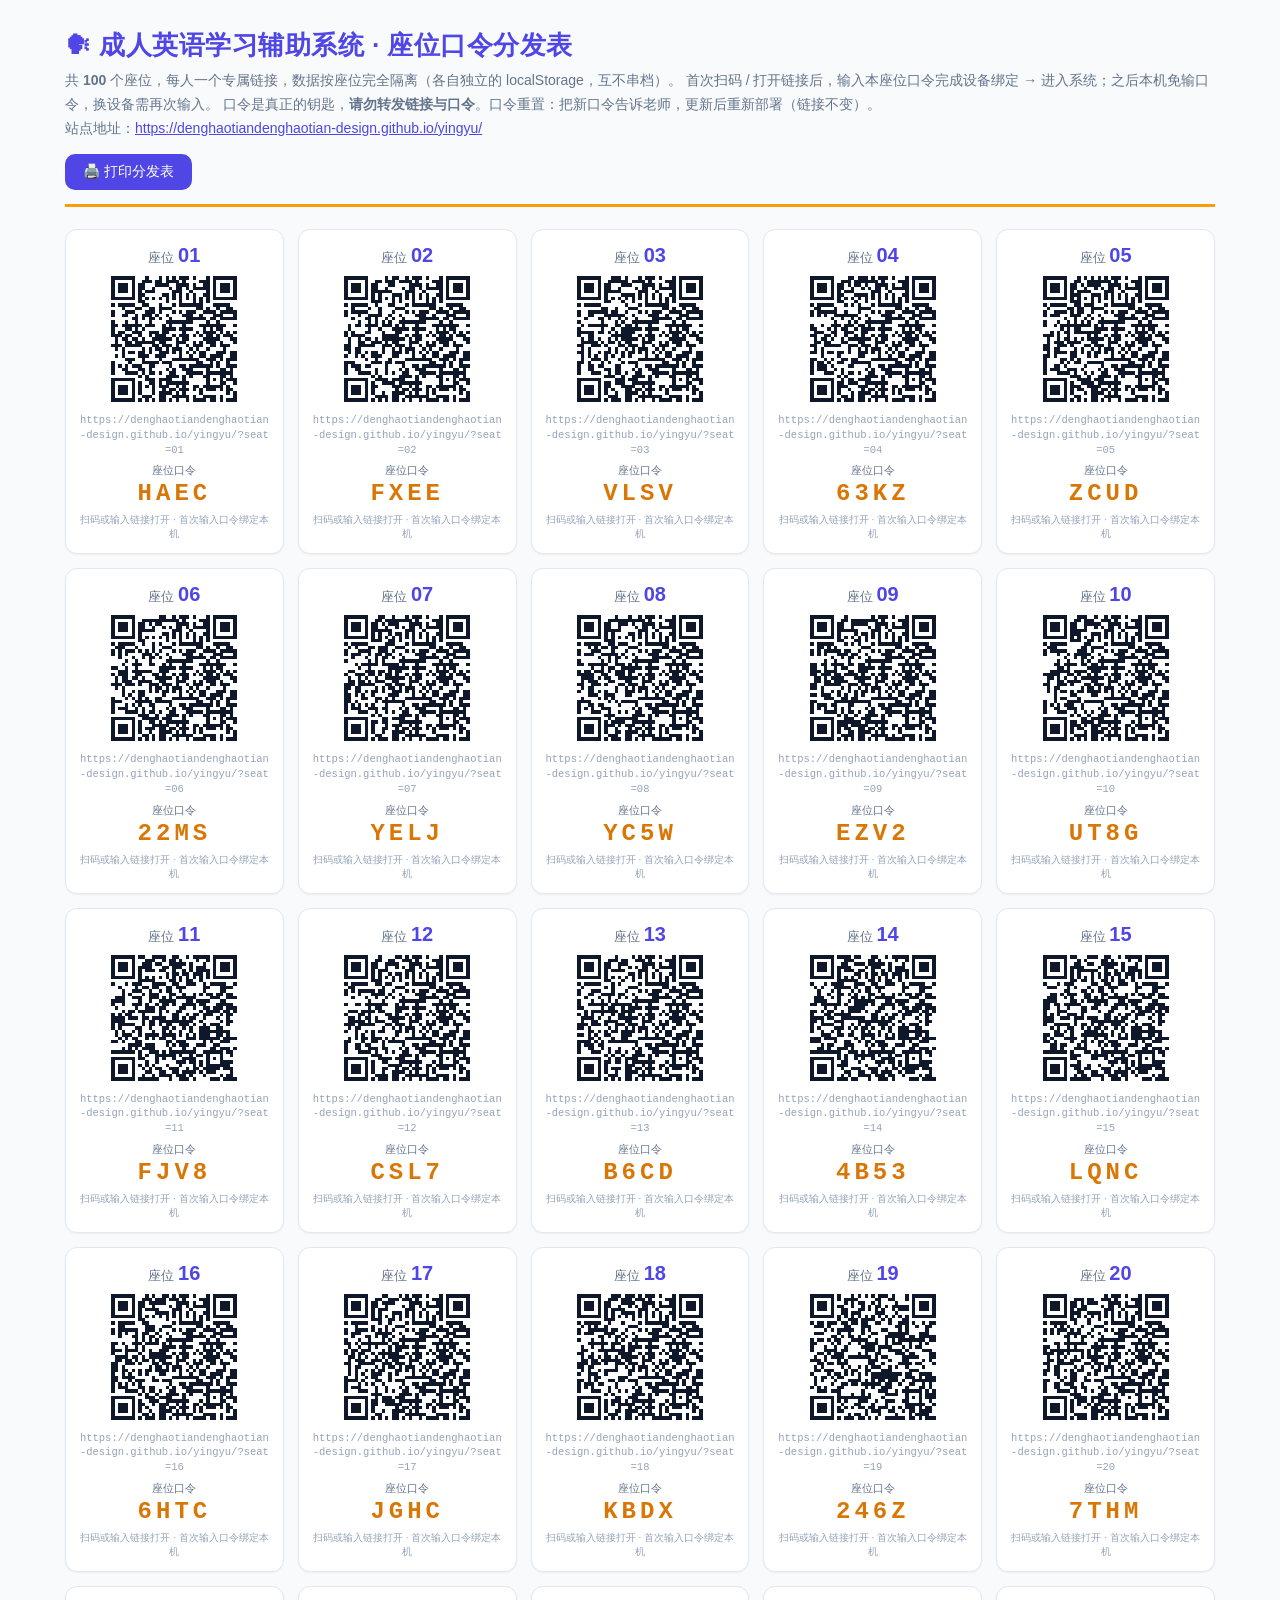
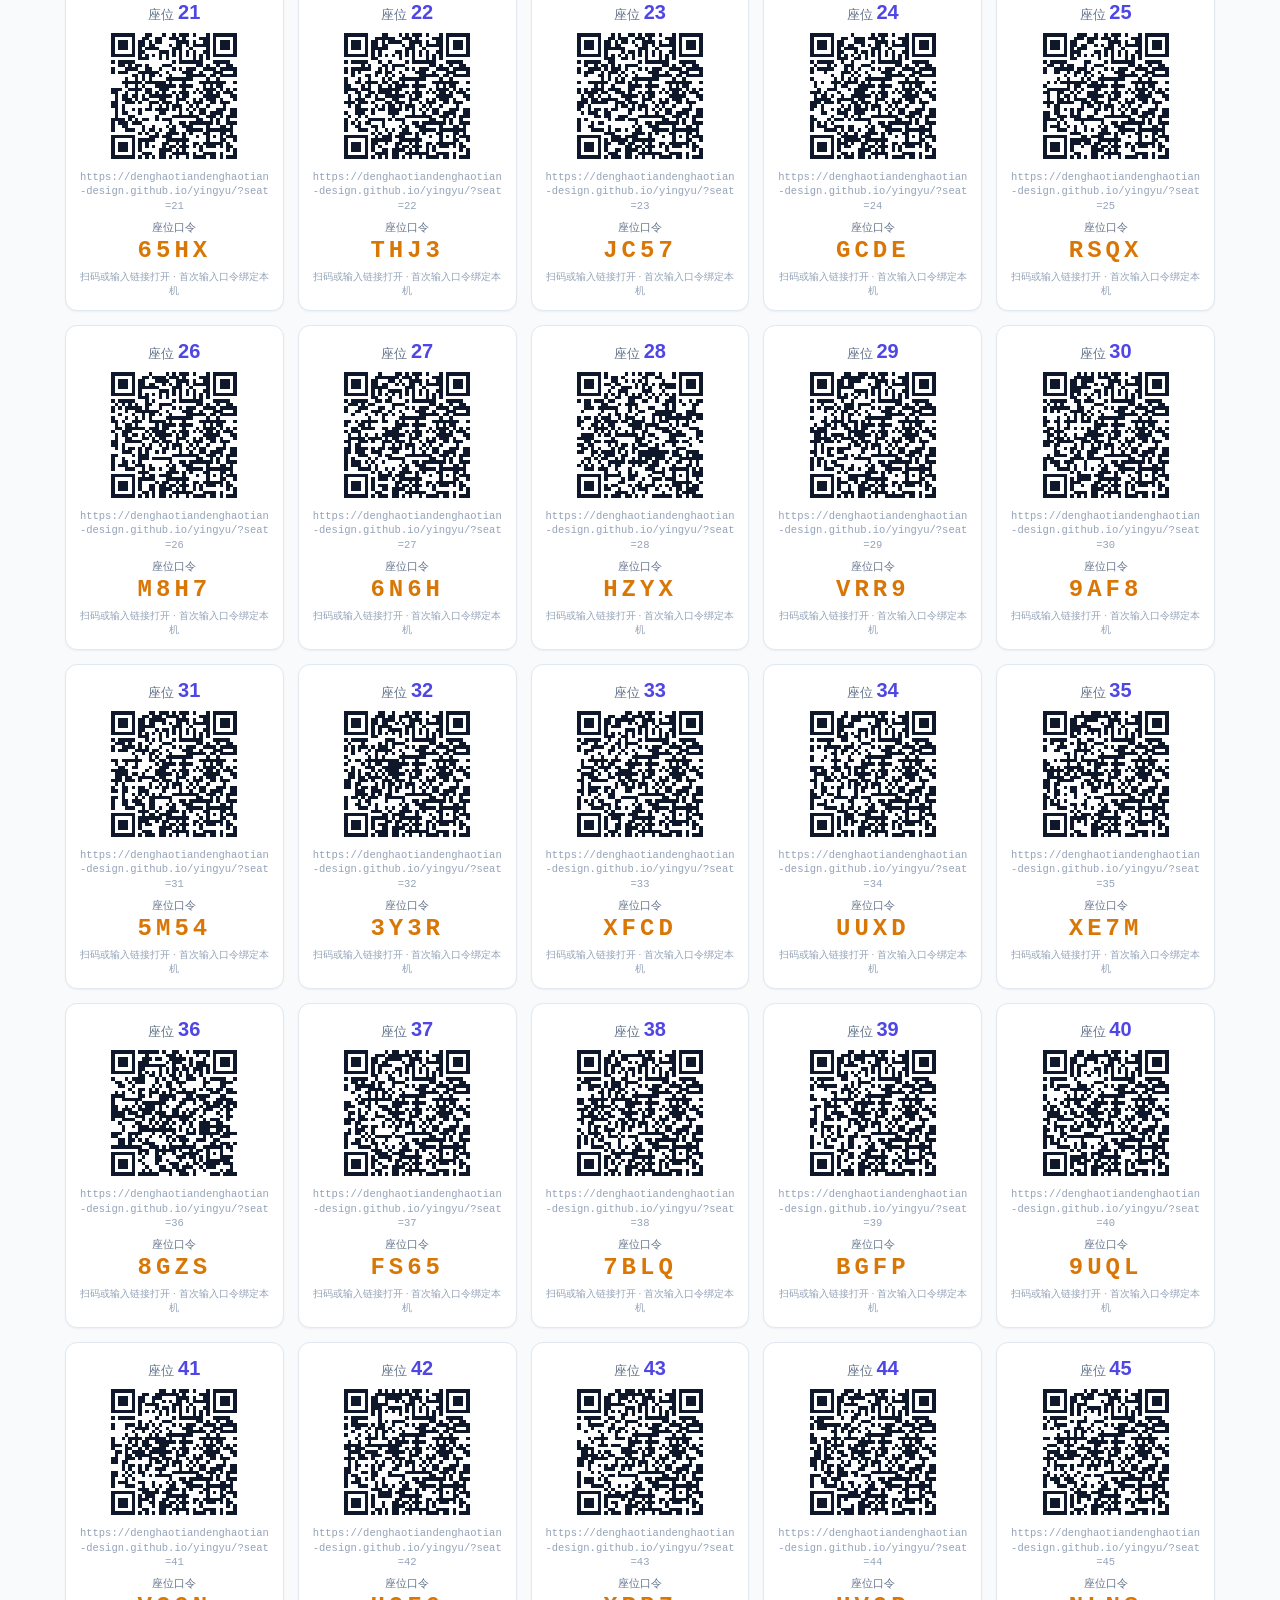
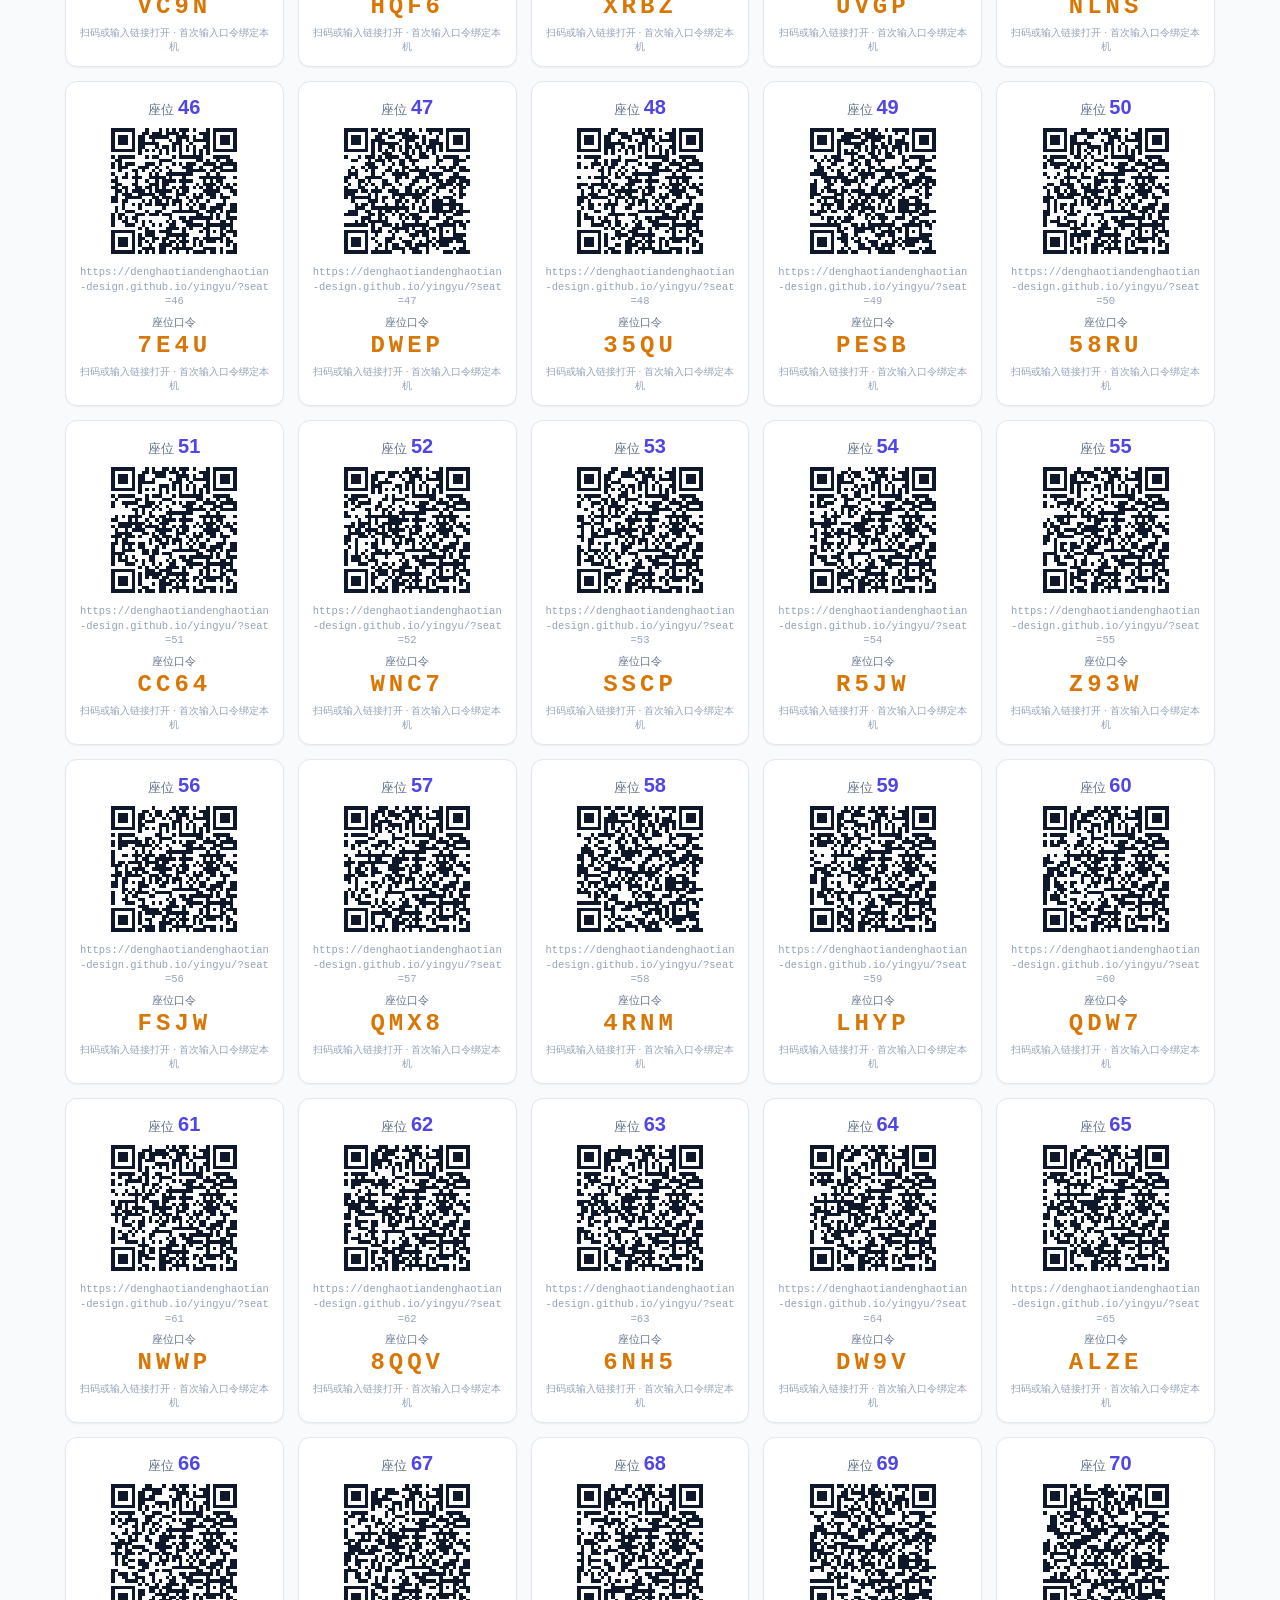
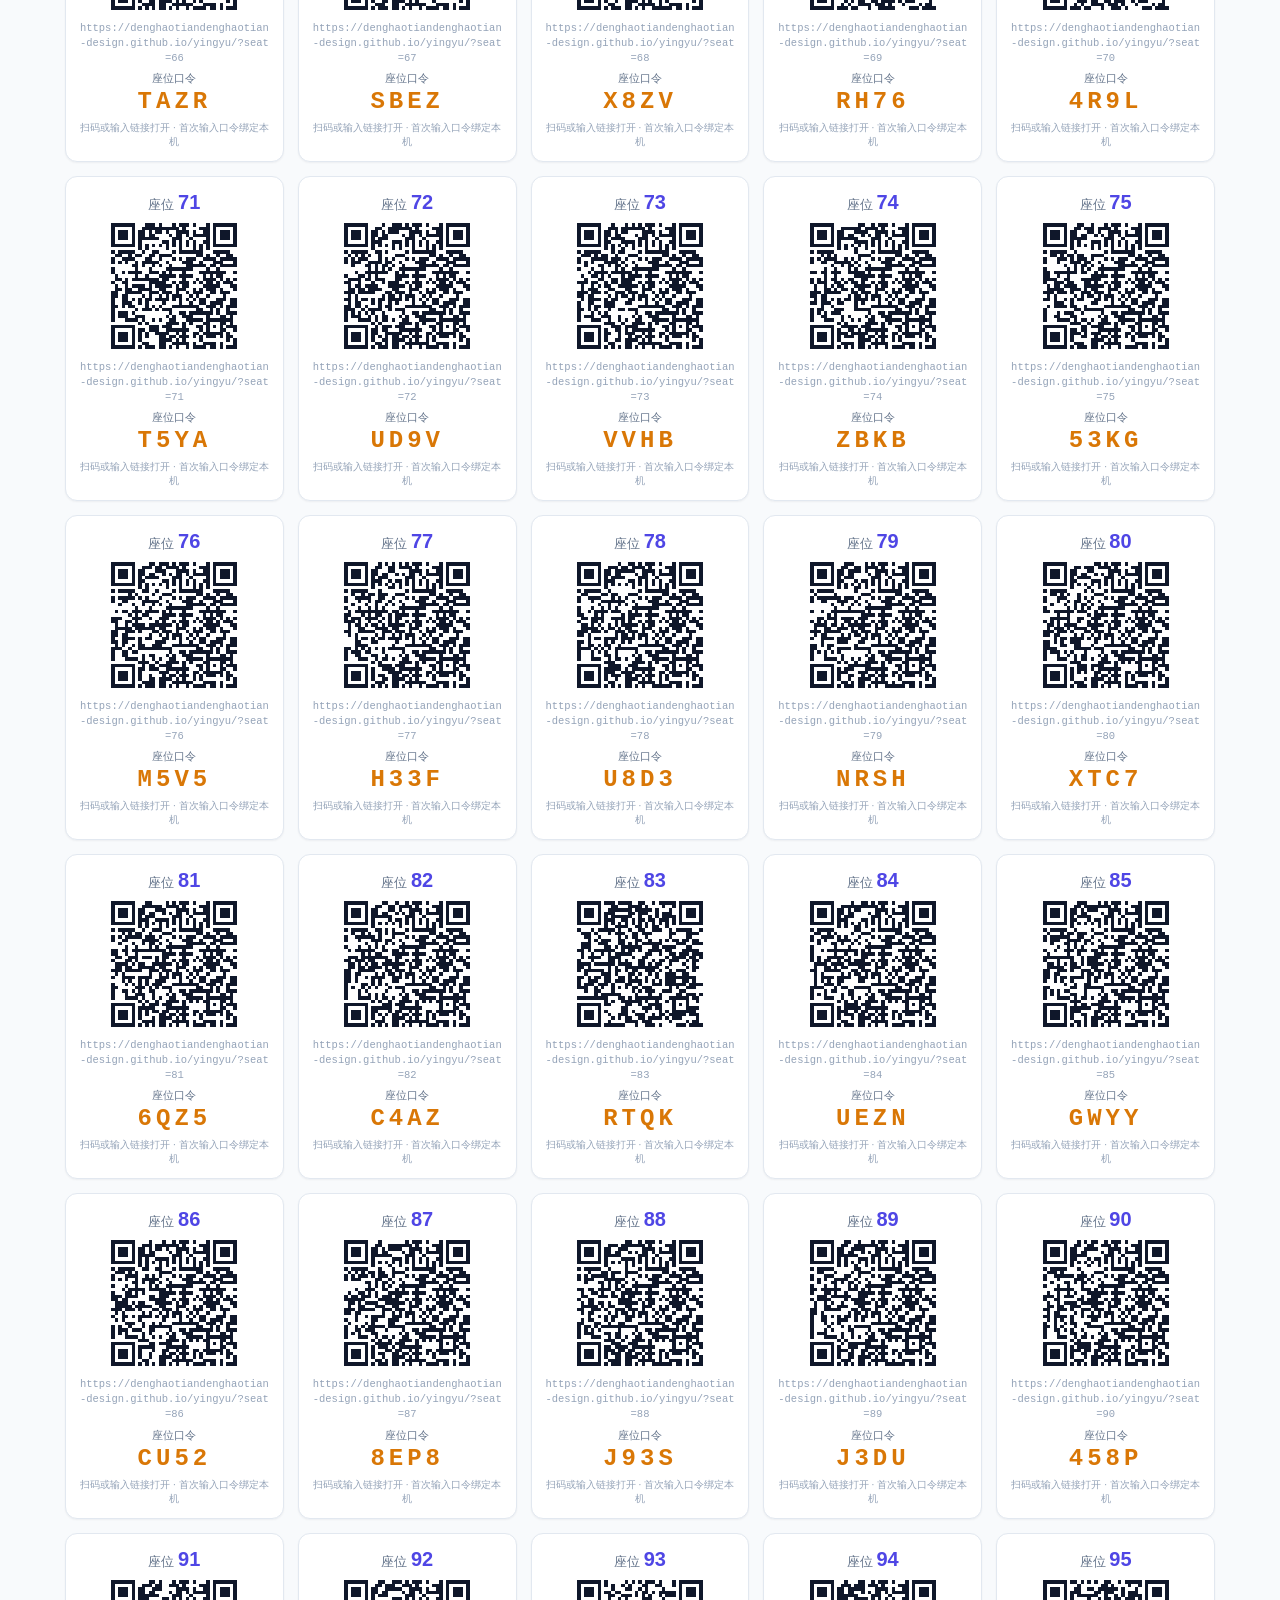
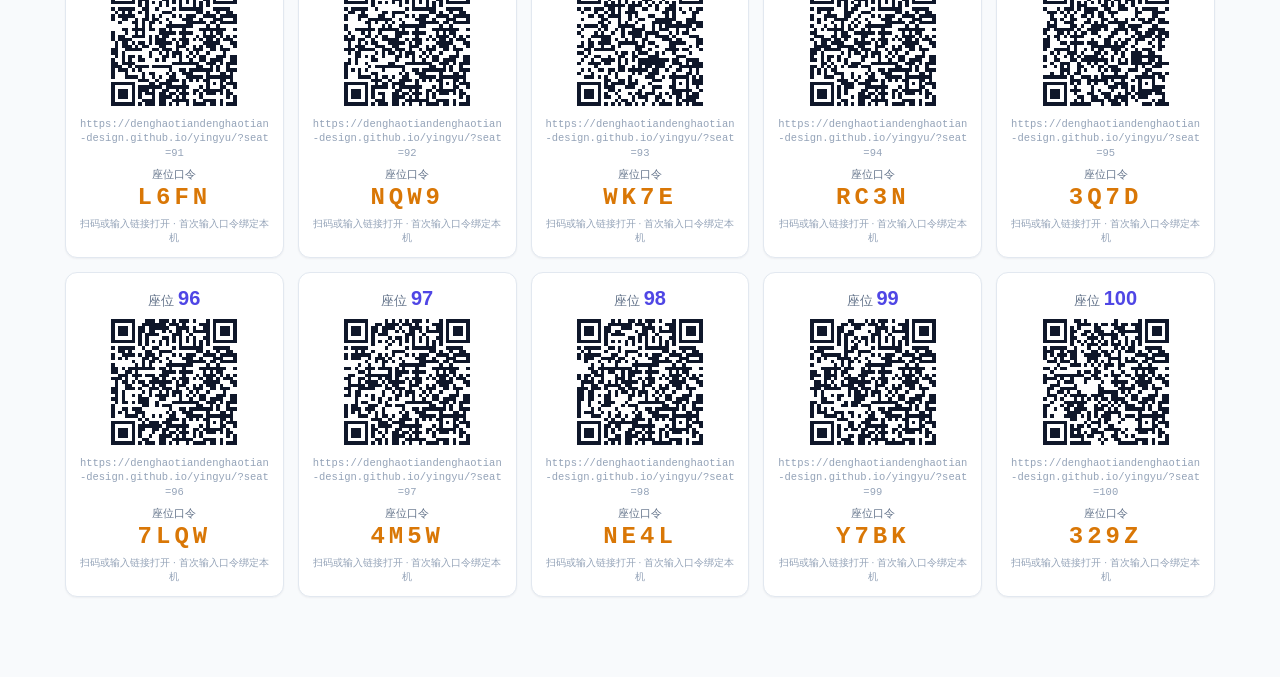
==== commit c4e05f13: "expand to 100 seats seats.html" ====
--- a/seats.html
+++ b/seats.html
@@ -53,7 +53,7 @@
 <body>
 <div class="top">
   <h1>🗣 成人英语学习辅助系统 · 座位口令分发表</h1>
-  <p class="sub">共 <b>50</b> 个座位，每人一个专属链接，数据按座位完全隔离（各自独立的 localStorage，互不串档）。
+  <p class="sub">共 <b>100</b> 个座位，每人一个专属链接，数据按座位完全隔离（各自独立的 localStorage，互不串档）。
   首次扫码 / 打开链接后，输入本座位口令完成设备绑定 → 进入系统；之后本机免输口令，换设备需再次输入。
   口令是真正的钥匙，<b>请勿转发链接与口令</b>。口令重置：把新口令告诉老师，更新后重新部署（链接不变）。</p>
   <p class="sub">站点地址：<a href="https://denghaotiandenghaotian-design.github.io/yingyu/">https://denghaotiandenghaotian-design.github.io/yingyu/</a></p>
@@ -65,7 +65,7 @@
 </div>
   <div class="link">https://denghaotiandenghaotian-design.github.io/yingyu/?seat=01</div>
   <div class="pwd-label">座位口令</div>
-  <div class="pwd">K3DJ</div>
+  <div class="pwd">HAEC</div>
   <div class="tip">扫码或输入链接打开 · 首次输入口令绑定本机</div>
 </div><div class="card">
   <div class="seat-no">座位 <span>02</span></div>
@@ -73,7 +73,7 @@
 </div>
   <div class="link">https://denghaotiandenghaotian-design.github.io/yingyu/?seat=02</div>
   <div class="pwd-label">座位口令</div>
-  <div class="pwd">PRDV</div>
+  <div class="pwd">FXEE</div>
   <div class="tip">扫码或输入链接打开 · 首次输入口令绑定本机</div>
 </div><div class="card">
   <div class="seat-no">座位 <span>03</span></div>
@@ -81,7 +81,7 @@
 </div>
   <div class="link">https://denghaotiandenghaotian-design.github.io/yingyu/?seat=03</div>
   <div class="pwd-label">座位口令</div>
-  <div class="pwd">JHTR</div>
+  <div class="pwd">VLSV</div>
   <div class="tip">扫码或输入链接打开 · 首次输入口令绑定本机</div>
 </div><div class="card">
   <div class="seat-no">座位 <span>04</span></div>
@@ -89,7 +89,7 @@
 </div>
   <div class="link">https://denghaotiandenghaotian-design.github.io/yingyu/?seat=04</div>
   <div class="pwd-label">座位口令</div>
-  <div class="pwd">8PEQ</div>
+  <div class="pwd">63KZ</div>
   <div class="tip">扫码或输入链接打开 · 首次输入口令绑定本机</div>
 </div><div class="card">
   <div class="seat-no">座位 <span>05</span></div>
@@ -97,7 +97,7 @@
 </div>
   <div class="link">https://denghaotiandenghaotian-design.github.io/yingyu/?seat=05</div>
   <div class="pwd-label">座位口令</div>
-  <div class="pwd">HXXL</div>
+  <div class="pwd">ZCUD</div>
   <div class="tip">扫码或输入链接打开 · 首次输入口令绑定本机</div>
 </div><div class="card">
   <div class="seat-no">座位 <span>06</span></div>
@@ -105,7 +105,7 @@
 </div>
   <div class="link">https://denghaotiandenghaotian-design.github.io/yingyu/?seat=06</div>
   <div class="pwd-label">座位口令</div>
-  <div class="pwd">KMD4</div>
+  <div class="pwd">22MS</div>
   <div class="tip">扫码或输入链接打开 · 首次输入口令绑定本机</div>
 </div><div class="card">
   <div class="seat-no">座位 <span>07</span></div>
@@ -113,7 +113,7 @@
 </div>
   <div class="link">https://denghaotiandenghaotian-design.github.io/yingyu/?seat=07</div>
   <div class="pwd-label">座位口令</div>
-  <div class="pwd">ELN7</div>
+  <div class="pwd">YELJ</div>
   <div class="tip">扫码或输入链接打开 · 首次输入口令绑定本机</div>
 </div><div class="card">
   <div class="seat-no">座位 <span>08</span></div>
@@ -121,7 +121,7 @@
 </div>
   <div class="link">https://denghaotiandenghaotian-design.github.io/yingyu/?seat=08</div>
   <div class="pwd-label">座位口令</div>
-  <div class="pwd">CXBS</div>
+  <div class="pwd">YC5W</div>
   <div class="tip">扫码或输入链接打开 · 首次输入口令绑定本机</div>
 </div><div class="card">
   <div class="seat-no">座位 <span>09</span></div>
@@ -129,7 +129,7 @@
 </div>
   <div class="link">https://denghaotiandenghaotian-design.github.io/yingyu/?seat=09</div>
   <div class="pwd-label">座位口令</div>
-  <div class="pwd">BWGQ</div>
+  <div class="pwd">EZV2</div>
   <div class="tip">扫码或输入链接打开 · 首次输入口令绑定本机</div>
 </div><div class="card">
   <div class="seat-no">座位 <span>10</span></div>
@@ -137,7 +137,7 @@
 </div>
   <div class="link">https://denghaotiandenghaotian-design.github.io/yingyu/?seat=10</div>
   <div class="pwd-label">座位口令</div>
-  <div class="pwd">BLS9</div>
+  <div class="pwd">UT8G</div>
   <div class="tip">扫码或输入链接打开 · 首次输入口令绑定本机</div>
 </div><div class="card">
   <div class="seat-no">座位 <span>11</span></div>
@@ -145,7 +145,7 @@
 </div>
   <div class="link">https://denghaotiandenghaotian-design.github.io/yingyu/?seat=11</div>
   <div class="pwd-label">座位口令</div>
-  <div class="pwd">WJTQ</div>
+  <div class="pwd">FJV8</div>
   <div class="tip">扫码或输入链接打开 · 首次输入口令绑定本机</div>
 </div><div class="card">
   <div class="seat-no">座位 <span>12</span></div>
@@ -153,7 +153,7 @@
 </div>
   <div class="link">https://denghaotiandenghaotian-design.github.io/yingyu/?seat=12</div>
   <div class="pwd-label">座位口令</div>
-  <div class="pwd">75RW</div>
+  <div class="pwd">CSL7</div>
   <div class="tip">扫码或输入链接打开 · 首次输入口令绑定本机</div>
 </div><div class="card">
   <div class="seat-no">座位 <span>13</span></div>
@@ -161,7 +161,7 @@
 </div>
   <div class="link">https://denghaotiandenghaotian-design.github.io/yingyu/?seat=13</div>
   <div class="pwd-label">座位口令</div>
-  <div class="pwd">NSNE</div>
+  <div class="pwd">B6CD</div>
   <div class="tip">扫码或输入链接打开 · 首次输入口令绑定本机</div>
 </div><div class="card">
   <div class="seat-no">座位 <span>14</span></div>
@@ -169,7 +169,7 @@
 </div>
   <div class="link">https://denghaotiandenghaotian-design.github.io/yingyu/?seat=14</div>
   <div class="pwd-label">座位口令</div>
-  <div class="pwd">Q4HC</div>
+  <div class="pwd">4B53</div>
   <div class="tip">扫码或输入链接打开 · 首次输入口令绑定本机</div>
 </div><div class="card">
   <div class="seat-no">座位 <span>15</span></div>
@@ -177,7 +177,7 @@
 </div>
   <div class="link">https://denghaotiandenghaotian-design.github.io/yingyu/?seat=15</div>
   <div class="pwd-label">座位口令</div>
-  <div class="pwd">5GZZ</div>
+  <div class="pwd">LQNC</div>
   <div class="tip">扫码或输入链接打开 · 首次输入口令绑定本机</div>
 </div><div class="card">
   <div class="seat-no">座位 <span>16</span></div>
@@ -185,7 +185,7 @@
 </div>
   <div class="link">https://denghaotiandenghaotian-design.github.io/yingyu/?seat=16</div>
   <div class="pwd-label">座位口令</div>
-  <div class="pwd">5FSC</div>
+  <div class="pwd">6HTC</div>
   <div class="tip">扫码或输入链接打开 · 首次输入口令绑定本机</div>
 </div><div class="card">
   <div class="seat-no">座位 <span>17</span></div>
@@ -193,7 +193,7 @@
 </div>
   <div class="link">https://denghaotiandenghaotian-design.github.io/yingyu/?seat=17</div>
   <div class="pwd-label">座位口令</div>
-  <div class="pwd">7C59</div>
+  <div class="pwd">JGHC</div>
   <div class="tip">扫码或输入链接打开 · 首次输入口令绑定本机</div>
 </div><div class="card">
   <div class="seat-no">座位 <span>18</span></div>
@@ -201,7 +201,7 @@
 </div>
   <div class="link">https://denghaotiandenghaotian-design.github.io/yingyu/?seat=18</div>
   <div class="pwd-label">座位口令</div>
-  <div class="pwd">38HL</div>
+  <div class="pwd">KBDX</div>
   <div class="tip">扫码或输入链接打开 · 首次输入口令绑定本机</div>
 </div><div class="card">
   <div class="seat-no">座位 <span>19</span></div>
@@ -209,7 +209,7 @@
 </div>
   <div class="link">https://denghaotiandenghaotian-design.github.io/yingyu/?seat=19</div>
   <div class="pwd-label">座位口令</div>
-  <div class="pwd">55JF</div>
+  <div class="pwd">246Z</div>
   <div class="tip">扫码或输入链接打开 · 首次输入口令绑定本机</div>
 </div><div class="card">
   <div class="seat-no">座位 <span>20</span></div>
@@ -217,7 +217,7 @@
 </div>
   <div class="link">https://denghaotiandenghaotian-design.github.io/yingyu/?seat=20</div>
   <div class="pwd-label">座位口令</div>
-  <div class="pwd">G7R2</div>
+  <div class="pwd">7THM</div>
   <div class="tip">扫码或输入链接打开 · 首次输入口令绑定本机</div>
 </div><div class="card">
   <div class="seat-no">座位 <span>21</span></div>
@@ -225,7 +225,7 @@
 </div>
   <div class="link">https://denghaotiandenghaotian-design.github.io/yingyu/?seat=21</div>
   <div class="pwd-label">座位口令</div>
-  <div class="pwd">TYNJ</div>
+  <div class="pwd">65HX</div>
   <div class="tip">扫码或输入链接打开 · 首次输入口令绑定本机</div>
 </div><div class="card">
   <div class="seat-no">座位 <span>22</span></div>
@@ -233,7 +233,7 @@
 </div>
   <div class="link">https://denghaotiandenghaotian-design.github.io/yingyu/?seat=22</div>
   <div class="pwd-label">座位口令</div>
-  <div class="pwd">CV5C</div>
+  <div class="pwd">THJ3</div>
   <div class="tip">扫码或输入链接打开 · 首次输入口令绑定本机</div>
 </div><div class="card">
   <div class="seat-no">座位 <span>23</span></div>
@@ -241,7 +241,7 @@
 </div>
   <div class="link">https://denghaotiandenghaotian-design.github.io/yingyu/?seat=23</div>
   <div class="pwd-label">座位口令</div>
-  <div class="pwd">NF9L</div>
+  <div class="pwd">JC57</div>
   <div class="tip">扫码或输入链接打开 · 首次输入口令绑定本机</div>
 </div><div class="card">
   <div class="seat-no">座位 <span>24</span></div>
@@ -249,7 +249,7 @@
 </div>
   <div class="link">https://denghaotiandenghaotian-design.github.io/yingyu/?seat=24</div>
   <div class="pwd-label">座位口令</div>
-  <div class="pwd">V84Y</div>
+  <div class="pwd">GCDE</div>
   <div class="tip">扫码或输入链接打开 · 首次输入口令绑定本机</div>
 </div><div class="card">
   <div class="seat-no">座位 <span>25</span></div>
@@ -257,7 +257,7 @@
 </div>
   <div class="link">https://denghaotiandenghaotian-design.github.io/yingyu/?seat=25</div>
   <div class="pwd-label">座位口令</div>
-  <div class="pwd">HLH6</div>
+  <div class="pwd">RSQX</div>
   <div class="tip">扫码或输入链接打开 · 首次输入口令绑定本机</div>
 </div><div class="card">
   <div class="seat-no">座位 <span>26</span></div>
@@ -265,7 +265,7 @@
 </div>
   <div class="link">https://denghaotiandenghaotian-design.github.io/yingyu/?seat=26</div>
   <div class="pwd-label">座位口令</div>
-  <div class="pwd">4BW7</div>
+  <div class="pwd">M8H7</div>
   <div class="tip">扫码或输入链接打开 · 首次输入口令绑定本机</div>
 </div><div class="card">
   <div class="seat-no">座位 <span>27</span></div>
@@ -273,7 +273,7 @@
 </div>
   <div class="link">https://denghaotiandenghaotian-design.github.io/yingyu/?seat=27</div>
   <div class="pwd-label">座位口令</div>
-  <div class="pwd">AKTR</div>
+  <div class="pwd">6N6H</div>
   <div class="tip">扫码或输入链接打开 · 首次输入口令绑定本机</div>
 </div><div class="card">
   <div class="seat-no">座位 <span>28</span></div>
@@ -281,7 +281,7 @@
 </div>
   <div class="link">https://denghaotiandenghaotian-design.github.io/yingyu/?seat=28</div>
   <div class="pwd-label">座位口令</div>
-  <div class="pwd">CNFT</div>
+  <div class="pwd">HZYX</div>
   <div class="tip">扫码或输入链接打开 · 首次输入口令绑定本机</div>
 </div><div class="card">
   <div class="seat-no">座位 <span>29</span></div>
@@ -289,7 +289,7 @@
 </div>
   <div class="link">https://denghaotiandenghaotian-design.github.io/yingyu/?seat=29</div>
   <div class="pwd-label">座位口令</div>
-  <div class="pwd">9KXW</div>
+  <div class="pwd">VRR9</div>
   <div class="tip">扫码或输入链接打开 · 首次输入口令绑定本机</div>
 </div><div class="card">
   <div class="seat-no">座位 <span>30</span></div>
@@ -297,7 +297,7 @@
 </div>
   <div class="link">https://denghaotiandenghaotian-design.github.io/yingyu/?seat=30</div>
   <div class="pwd-label">座位口令</div>
-  <div class="pwd">FZNG</div>
+  <div class="pwd">9AF8</div>
   <div class="tip">扫码或输入链接打开 · 首次输入口令绑定本机</div>
 </div><div class="card">
   <div class="seat-no">座位 <span>31</span></div>
@@ -305,7 +305,7 @@
 </div>
   <div class="link">https://denghaotiandenghaotian-design.github.io/yingyu/?seat=31</div>
   <div class="pwd-label">座位口令</div>
-  <div class="pwd">48KN</div>
+  <div class="pwd">5M54</div>
   <div class="tip">扫码或输入链接打开 · 首次输入口令绑定本机</div>
 </div><div class="card">
   <div class="seat-no">座位 <span>32</span></div>
@@ -313,7 +313,7 @@
 </div>
   <div class="link">https://denghaotiandenghaotian-design.github.io/yingyu/?seat=32</div>
   <div class="pwd-label">座位口令</div>
-  <div class="pwd">Q5CM</div>
+  <div class="pwd">3Y3R</div>
   <div class="tip">扫码或输入链接打开 · 首次输入口令绑定本机</div>
 </div><div class="card">
   <div class="seat-no">座位 <span>33</span></div>
@@ -321,7 +321,7 @@
 </div>
   <div class="link">https://denghaotiandenghaotian-design.github.io/yingyu/?seat=33</div>
   <div class="pwd-label">座位口令</div>
-  <div class="pwd">UZH7</div>
+  <div class="pwd">XFCD</div>
   <div class="tip">扫码或输入链接打开 · 首次输入口令绑定本机</div>
 </div><div class="card">
   <div class="seat-no">座位 <span>34</span></div>
@@ -329,7 +329,7 @@
 </div>
   <div class="link">https://denghaotiandenghaotian-design.github.io/yingyu/?seat=34</div>
   <div class="pwd-label">座位口令</div>
-  <div class="pwd">7LHH</div>
+  <div class="pwd">UUXD</div>
   <div class="tip">扫码或输入链接打开 · 首次输入口令绑定本机</div>
 </div><div class="card">
   <div class="seat-no">座位 <span>35</span></div>
@@ -337,7 +337,7 @@
 </div>
   <div class="link">https://denghaotiandenghaotian-design.github.io/yingyu/?seat=35</div>
   <div class="pwd-label">座位口令</div>
-  <div class="pwd">V4J5</div>
+  <div class="pwd">XE7M</div>
   <div class="tip">扫码或输入链接打开 · 首次输入口令绑定本机</div>
 </div><div class="card">
   <div class="seat-no">座位 <span>36</span></div>
@@ -345,7 +345,7 @@
 </div>
   <div class="link">https://denghaotiandenghaotian-design.github.io/yingyu/?seat=36</div>
   <div class="pwd-label">座位口令</div>
-  <div class="pwd">JY65</div>
+  <div class="pwd">8GZS</div>
   <div class="tip">扫码或输入链接打开 · 首次输入口令绑定本机</div>
 </div><div class="card">
   <div class="seat-no">座位 <span>37</span></div>
@@ -353,7 +353,7 @@
 </div>
   <div class="link">https://denghaotiandenghaotian-design.github.io/yingyu/?seat=37</div>
   <div class="pwd-label">座位口令</div>
-  <div class="pwd">3YSL</div>
+  <div class="pwd">FS65</div>
   <div class="tip">扫码或输入链接打开 · 首次输入口令绑定本机</div>
 </div><div class="card">
   <div class="seat-no">座位 <span>38</span></div>
@@ -361,7 +361,7 @@
 </div>
   <div class="link">https://denghaotiandenghaotian-design.github.io/yingyu/?seat=38</div>
   <div class="pwd-label">座位口令</div>
-  <div class="pwd">F6UR</div>
+  <div class="pwd">7BLQ</div>
   <div class="tip">扫码或输入链接打开 · 首次输入口令绑定本机</div>
 </div><div class="card">
   <div class="seat-no">座位 <span>39</span></div>
@@ -369,7 +369,7 @@
 </div>
   <div class="link">https://denghaotiandenghaotian-design.github.io/yingyu/?seat=39</div>
   <div class="pwd-label">座位口令</div>
-  <div class="pwd">5R7N</div>
+  <div class="pwd">BGFP</div>
   <div class="tip">扫码或输入链接打开 · 首次输入口令绑定本机</div>
 </div><div class="card">
   <div class="seat-no">座位 <span>40</span></div>
@@ -377,7 +377,7 @@
 </div>
   <div class="link">https://denghaotiandenghaotian-design.github.io/yingyu/?seat=40</div>
   <div class="pwd-label">座位口令</div>
-  <div class="pwd">RJ95</div>
+  <div class="pwd">9UQL</div>
   <div class="tip">扫码或输入链接打开 · 首次输入口令绑定本机</div>
 </div><div class="card">
   <div class="seat-no">座位 <span>41</span></div>
@@ -385,7 +385,7 @@
 </div>
   <div class="link">https://denghaotiandenghaotian-design.github.io/yingyu/?seat=41</div>
   <div class="pwd-label">座位口令</div>
-  <div class="pwd">S5QQ</div>
+  <div class="pwd">VC9N</div>
   <div class="tip">扫码或输入链接打开 · 首次输入口令绑定本机</div>
 </div><div class="card">
   <div class="seat-no">座位 <span>42</span></div>
@@ -393,7 +393,7 @@
 </div>
   <div class="link">https://denghaotiandenghaotian-design.github.io/yingyu/?seat=42</div>
   <div class="pwd-label">座位口令</div>
-  <div class="pwd">AANR</div>
+  <div class="pwd">HQF6</div>
   <div class="tip">扫码或输入链接打开 · 首次输入口令绑定本机</div>
 </div><div class="card">
   <div class="seat-no">座位 <span>43</span></div>
@@ -401,7 +401,7 @@
 </div>
   <div class="link">https://denghaotiandenghaotian-design.github.io/yingyu/?seat=43</div>
   <div class="pwd-label">座位口令</div>
-  <div class="pwd">MTBU</div>
+  <div class="pwd">XRBZ</div>
   <div class="tip">扫码或输入链接打开 · 首次输入口令绑定本机</div>
 </div><div class="card">
   <div class="seat-no">座位 <span>44</span></div>
@@ -409,7 +409,7 @@
 </div>
   <div class="link">https://denghaotiandenghaotian-design.github.io/yingyu/?seat=44</div>
   <div class="pwd-label">座位口令</div>
-  <div class="pwd">ESC2</div>
+  <div class="pwd">UVGP</div>
   <div class="tip">扫码或输入链接打开 · 首次输入口令绑定本机</div>
 </div><div class="card">
   <div class="seat-no">座位 <span>45</span></div>
@@ -417,7 +417,7 @@
 </div>
   <div class="link">https://denghaotiandenghaotian-design.github.io/yingyu/?seat=45</div>
   <div class="pwd-label">座位口令</div>
-  <div class="pwd">FSWB</div>
+  <div class="pwd">NLNS</div>
   <div class="tip">扫码或输入链接打开 · 首次输入口令绑定本机</div>
 </div><div class="card">
   <div class="seat-no">座位 <span>46</span></div>
@@ -425,7 +425,7 @@
 </div>
   <div class="link">https://denghaotiandenghaotian-design.github.io/yingyu/?seat=46</div>
   <div class="pwd-label">座位口令</div>
-  <div class="pwd">9P5Z</div>
+  <div class="pwd">7E4U</div>
   <div class="tip">扫码或输入链接打开 · 首次输入口令绑定本机</div>
 </div><div class="card">
   <div class="seat-no">座位 <span>47</span></div>
@@ -433,7 +433,7 @@
 </div>
   <div class="link">https://denghaotiandenghaotian-design.github.io/yingyu/?seat=47</div>
   <div class="pwd-label">座位口令</div>
-  <div class="pwd">V2YN</div>
+  <div class="pwd">DWEP</div>
   <div class="tip">扫码或输入链接打开 · 首次输入口令绑定本机</div>
 </div><div class="card">
   <div class="seat-no">座位 <span>48</span></div>
@@ -441,7 +441,7 @@
 </div>
   <div class="link">https://denghaotiandenghaotian-design.github.io/yingyu/?seat=48</div>
   <div class="pwd-label">座位口令</div>
-  <div class="pwd">LTPN</div>
+  <div class="pwd">35QU</div>
   <div class="tip">扫码或输入链接打开 · 首次输入口令绑定本机</div>
 </div><div class="card">
   <div class="seat-no">座位 <span>49</span></div>
@@ -449,7 +449,7 @@
 </div>
   <div class="link">https://denghaotiandenghaotian-design.github.io/yingyu/?seat=49</div>
   <div class="pwd-label">座位口令</div>
-  <div class="pwd">GQ7P</div>
+  <div class="pwd">PESB</div>
   <div class="tip">扫码或输入链接打开 · 首次输入口令绑定本机</div>
 </div><div class="card">
   <div class="seat-no">座位 <span>50</span></div>
@@ -457,7 +457,407 @@
 </div>
   <div class="link">https://denghaotiandenghaotian-design.github.io/yingyu/?seat=50</div>
   <div class="pwd-label">座位口令</div>
-  <div class="pwd">FB7U</div>
+  <div class="pwd">58RU</div>
+  <div class="tip">扫码或输入链接打开 · 首次输入口令绑定本机</div>
+</div><div class="card">
+  <div class="seat-no">座位 <span>51</span></div>
+  <div class="qr"><svg xmlns="http://www.w3.org/2000/svg" width="174" height="174" viewBox="0 0 39 39" shape-rendering="crispEdges"><path fill="#ffffff" d="M0 0h39v39H0z"/><path stroke="#0f172a" d="M1 1.5h7m3 0h1m1 0h1m2 0h2m1 0h1m1 0h3m1 0h1m3 0h1m1 0h7M1 2.5h1m5 0h1m2 0h2m1 0h4m1 0h3m1 0h1m4 0h3m1 0h1m5 0h1M1 3.5h1m1 0h3m1 0h1m1 0h2m3 0h3m3 0h4m1 0h1m2 0h2m1 0h1m1 0h3m1 0h1M1 4.5h1m1 0h3m1 0h1m1 0h2m2 0h1m4 0h1m1 0h2m1 0h1m1 0h5m1 0h1m1 0h3m1 0h1M1 5.5h1m1 0h3m1 0h1m1 0h5m5 0h3m2 0h1m4 0h1m1 0h1m1 0h3m1 0h1M1 6.5h1m5 0h1m1 0h1m5 0h3m1 0h1m1 0h1m1 0h1m1 0h1m2 0h2m1 0h1m5 0h1M1 7.5h7m1 0h1m1 0h1m1 0h1m1 0h1m1 0h1m1 0h1m1 0h1m1 0h1m1 0h1m1 0h1m1 0h1m1 0h7M9 8.5h1m5 0h1m1 0h1m3 0h1m3 0h1m1 0h1m1 0h1M1 9.5h1m1 0h5m3 0h1m1 0h3m3 0h1m1 0h7m3 0h5M2 10.5h1m5 0h2m1 0h1m4 0h3m7 0h2m1 0h1m2 0h1m2 0h2M1 11.5h1m2 0h5m2 0h3m1 0h1m3 0h1m1 0h1m1 0h3m2 0h4m1 0h5M1 12.5h1m3 0h1m3 0h4m1 0h1m2 0h1m4 0h3m2 0h1m3 0h3m3 0h1M7 13.5h2m1 0h1m2 0h1m1 0h1m2 0h1m4 0h6m1 0h2m1 0h5M8 14.5h1m1 0h1m1 0h1m4 0h8m4 0h1m2 0h1M2 15.5h1m1 0h1m1 0h4m2 0h2m1 0h2m1 0h1m3 0h1m4 0h8m2 0h1M1 16.5h2m3 0h1m1 0h1m2 0h1m2 0h1m1 0h4m1 0h4m3 0h1m1 0h1m1 0h2M3 17.5h8m1 0h1m2 0h3m4 0h1m3 0h1m1 0h4m1 0h1m1 0h1m1 0h1M1 18.5h1m1 0h4m1 0h2m1 0h4m1 0h1m2 0h1m1 0h3m1 0h1m1 0h1m1 0h2m1 0h1m1 0h3M2 19.5h1m2 0h1m1 0h4m3 0h5m1 0h1m1 0h2m4 0h5m3 0h2M2 20.5h5m3 0h2m1 0h1m1 0h2m3 0h3m2 0h1m1 0h1m1 0h3m1 0h1m3 0h1M1 21.5h3m1 0h3m1 0h1m3 0h2m1 0h3m1 0h1m2 0h1m1 0h3m2 0h2m1 0h3M2 22.5h1m1 0h2m6 0h1m1 0h2m1 0h1m1 0h3m2 0h1m1 0h1m2 0h1m4 0h1M1 23.5h2m1 0h4m1 0h2m1 0h1m2 0h3m1 0h1m1 0h1m1 0h1m1 0h1m1 0h2m3 0h3m1 0h2M1 24.5h1m2 0h1m1 0h1m2 0h2m3 0h1m1 0h1m4 0h1m2 0h1m2 0h2m1 0h4m2 0h2M1 25.5h1m2 0h4m2 0h2m1 0h2m4 0h8m2 0h3m1 0h1m1 0h3M1 26.5h4m5 0h2m1 0h2m1 0h3m7 0h2m2 0h1m1 0h1m2 0h1M1 27.5h1m1 0h1m1 0h1m1 0h1m4 0h2m4 0h1m2 0h2m1 0h7m1 0h1m2 0h3M1 28.5h1m1 0h3m2 0h1m1 0h1m1 0h2m3 0h1m1 0h1m2 0h3m4 0h1m3 0h2m1 0h1M1 29.5h1m3 0h3m2 0h1m2 0h1m1 0h1m2 0h2m3 0h5m1 0h8M9 30.5h1m1 0h1m2 0h1m2 0h4m1 0h1m1 0h1m3 0h2m3 0h2m1 0h1M1 31.5h7m3 0h3m1 0h4m3 0h1m4 0h1m1 0h1m1 0h1m1 0h1m1 0h3M1 32.5h1m5 0h1m1 0h1m1 0h5m1 0h7m3 0h1m1 0h1m3 0h2m2 0h1M1 33.5h1m1 0h3m1 0h1m1 0h1m1 0h1m1 0h2m1 0h2m2 0h1m1 0h1m2 0h2m1 0h6m1 0h1M1 34.5h1m1 0h3m1 0h1m1 0h1m5 0h2m1 0h2m1 0h3m1 0h1m1 0h1m1 0h3m1 0h1m1 0h2M1 35.5h1m1 0h3m1 0h1m1 0h1m3 0h1m1 0h4m1 0h1m1 0h1m4 0h1m7 0h1m1 0h1M1 36.5h1m5 0h1m2 0h2m3 0h2m2 0h5m1 0h1m2 0h4m1 0h1m3 0h1M1 37.5h7m1 0h1m1 0h3m1 0h2m1 0h1m1 0h1m2 0h1m1 0h4m1 0h2m1 0h1m1 0h3"/></svg>
+</div>
+  <div class="link">https://denghaotiandenghaotian-design.github.io/yingyu/?seat=51</div>
+  <div class="pwd-label">座位口令</div>
+  <div class="pwd">CC64</div>
+  <div class="tip">扫码或输入链接打开 · 首次输入口令绑定本机</div>
+</div><div class="card">
+  <div class="seat-no">座位 <span>52</span></div>
+  <div class="qr"><svg xmlns="http://www.w3.org/2000/svg" width="174" height="174" viewBox="0 0 39 39" shape-rendering="crispEdges"><path fill="#ffffff" d="M0 0h39v39H0z"/><path stroke="#0f172a" d="M1 1.5h7m11 0h1m1 0h3m1 0h1m3 0h1m1 0h7M1 2.5h1m5 0h1m2 0h3m1 0h3m1 0h3m1 0h1m4 0h3m1 0h1m5 0h1M1 3.5h1m1 0h3m1 0h1m1 0h2m3 0h2m1 0h1m2 0h4m1 0h1m2 0h2m1 0h1m1 0h3m1 0h1M1 4.5h1m1 0h3m1 0h1m1 0h2m2 0h1m4 0h1m1 0h2m1 0h1m1 0h5m1 0h1m1 0h3m1 0h1M1 5.5h1m1 0h3m1 0h1m1 0h1m1 0h4m4 0h3m2 0h1m4 0h1m1 0h1m1 0h3m1 0h1M1 6.5h1m5 0h1m1 0h3m4 0h2m1 0h1m1 0h1m1 0h1m1 0h1m2 0h2m1 0h1m5 0h1M1 7.5h7m1 0h1m1 0h1m1 0h1m1 0h1m1 0h1m1 0h1m1 0h1m1 0h1m1 0h1m1 0h1m1 0h1m1 0h7M9 8.5h1m1 0h1m5 0h1m3 0h1m3 0h1m1 0h1m1 0h1M1 9.5h1m1 0h5m5 0h1m1 0h1m3 0h1m1 0h7m3 0h5M2 10.5h3m3 0h1m3 0h2m1 0h4m7 0h2m1 0h1m2 0h1m2 0h2M1 11.5h1m1 0h1m1 0h4m2 0h1m3 0h1m3 0h1m1 0h1m1 0h3m2 0h4m1 0h5M1 12.5h1m2 0h2m4 0h2m2 0h1m2 0h1m4 0h3m2 0h1m3 0h3m3 0h1M3 13.5h1m3 0h2m1 0h1m1 0h2m1 0h1m2 0h1m4 0h6m1 0h2m1 0h5M1 14.5h1m6 0h1m3 0h1m1 0h1m2 0h8m4 0h1m2 0h1M1 15.5h2m1 0h1m2 0h10m1 0h1m3 0h1m4 0h8m2 0h1M5 16.5h1m2 0h1m1 0h1m3 0h6m1 0h4m3 0h1m1 0h1m1 0h2M3 17.5h1m1 0h4m1 0h1m1 0h6m4 0h1m3 0h1m1 0h4m1 0h1m1 0h1m1 0h1M1 18.5h3m1 0h2m1 0h1m2 0h2m1 0h1m1 0h1m2 0h1m1 0h3m1 0h1m1 0h1m1 0h2m1 0h1m1 0h3M2 19.5h1m1 0h2m1 0h4m1 0h1m1 0h5m1 0h1m1 0h2m4 0h5m3 0h2M2 20.5h5m1 0h1m1 0h4m1 0h2m3 0h3m2 0h1m1 0h1m1 0h3m1 0h1m3 0h1M1 21.5h2m2 0h3m1 0h1m2 0h3m1 0h3m1 0h1m2 0h1m1 0h3m2 0h2m1 0h3M1 22.5h2m1 0h1m5 0h1m1 0h1m2 0h1m1 0h1m1 0h3m2 0h1m1 0h1m2 0h1m4 0h1M1 23.5h1m2 0h1m2 0h1m1 0h2m1 0h1m2 0h3m1 0h1m1 0h1m1 0h1m1 0h1m1 0h2m3 0h3m1 0h2M2 24.5h1m1 0h1m4 0h2m5 0h1m4 0h1m2 0h1m2 0h2m1 0h4m2 0h2M1 25.5h1m2 0h1m2 0h1m2 0h2m1 0h1m1 0h1m3 0h8m2 0h3m1 0h1m1 0h3M1 26.5h1m2 0h1m1 0h1m2 0h6m1 0h3m7 0h2m2 0h1m1 0h1m2 0h1M1 27.5h1m1 0h3m1 0h1m1 0h1m3 0h1m4 0h1m2 0h2m1 0h7m1 0h1m2 0h3M1 28.5h1m1 0h3m2 0h3m6 0h1m1 0h1m2 0h3m4 0h1m3 0h2m1 0h1M1 29.5h1m3 0h3m2 0h1m1 0h2m1 0h1m2 0h2m3 0h5m1 0h8M9 30.5h1m1 0h1m2 0h1m2 0h4m1 0h1m1 0h1m3 0h2m3 0h2m1 0h1M1 31.5h7m2 0h4m1 0h4m3 0h1m4 0h1m1 0h1m1 0h1m1 0h1m1 0h3M1 32.5h1m5 0h1m1 0h1m1 0h3m1 0h1m1 0h7m3 0h1m1 0h1m3 0h2m2 0h1M1 33.5h1m1 0h3m1 0h1m1 0h2m3 0h1m1 0h2m2 0h1m1 0h1m2 0h2m1 0h6m1 0h1M1 34.5h1m1 0h3m1 0h1m1 0h1m3 0h1m1 0h2m1 0h2m1 0h3m1 0h1m1 0h1m1 0h3m1 0h1m1 0h2M1 35.5h1m1 0h3m1 0h1m1 0h1m2 0h1m2 0h4m1 0h1m1 0h1m2 0h1m1 0h1m7 0h1m1 0h1M1 36.5h1m5 0h1m2 0h2m1 0h1m1 0h2m2 0h7m2 0h4m1 0h1m3 0h1M1 37.5h7m1 0h1m1 0h3m1 0h2m1 0h1m1 0h1m2 0h1m1 0h4m1 0h2m1 0h1m1 0h3"/></svg>
+</div>
+  <div class="link">https://denghaotiandenghaotian-design.github.io/yingyu/?seat=52</div>
+  <div class="pwd-label">座位口令</div>
+  <div class="pwd">WNC7</div>
+  <div class="tip">扫码或输入链接打开 · 首次输入口令绑定本机</div>
+</div><div class="card">
+  <div class="seat-no">座位 <span>53</span></div>
+  <div class="qr"><svg xmlns="http://www.w3.org/2000/svg" width="174" height="174" viewBox="0 0 39 39" shape-rendering="crispEdges"><path fill="#ffffff" d="M0 0h39v39H0z"/><path stroke="#0f172a" d="M1 1.5h7m3 0h2m3 0h1m2 0h1m1 0h3m1 0h1m3 0h1m1 0h7M1 2.5h1m5 0h1m2 0h2m2 0h3m1 0h3m1 0h1m4 0h3m1 0h1m5 0h1M1 3.5h1m1 0h3m1 0h1m1 0h2m3 0h4m2 0h4m1 0h1m2 0h2m1 0h1m1 0h3m1 0h1M1 4.5h1m1 0h3m1 0h1m1 0h2m2 0h1m4 0h1m1 0h2m1 0h1m1 0h5m1 0h1m1 0h3m1 0h1M1 5.5h1m1 0h3m1 0h1m1 0h1m1 0h3m5 0h3m2 0h1m4 0h1m1 0h1m1 0h3m1 0h1M1 6.5h1m5 0h1m1 0h2m3 0h1m1 0h2m1 0h1m1 0h1m1 0h1m1 0h1m2 0h2m1 0h1m5 0h1M1 7.5h7m1 0h1m1 0h1m1 0h1m1 0h1m1 0h1m1 0h1m1 0h1m1 0h1m1 0h1m1 0h1m1 0h1m1 0h7M9 8.5h1m4 0h2m1 0h1m3 0h1m3 0h1m1 0h1m1 0h1M1 9.5h1m1 0h5m2 0h1m2 0h3m3 0h1m1 0h7m3 0h5M2 10.5h1m1 0h1m3 0h2m1 0h1m1 0h1m1 0h4m7 0h2m1 0h1m2 0h1m2 0h2M1 11.5h1m3 0h3m1 0h1m1 0h2m2 0h1m3 0h1m1 0h1m1 0h3m2 0h4m1 0h5M1 12.5h1m3 0h1m2 0h1m1 0h5m2 0h1m4 0h3m2 0h1m3 0h3m3 0h1M3 13.5h1m3 0h2m1 0h1m1 0h2m1 0h1m2 0h1m4 0h6m1 0h2m1 0h5M5 14.5h1m2 0h1m1 0h1m1 0h1m1 0h1m2 0h8m4 0h1m2 0h1M1 15.5h2m1 0h1m1 0h4m1 0h3m2 0h1m1 0h1m3 0h1m4 0h8m2 0h1M1 16.5h2m2 0h1m2 0h1m1 0h1m4 0h5m1 0h4m3 0h1m1 0h1m1 0h2M2 17.5h3m1 0h3m3 0h2m2 0h2m4 0h1m3 0h1m1 0h4m1 0h1m1 0h1m1 0h1M1 18.5h2m2 0h1m2 0h1m3 0h1m1 0h1m1 0h1m2 0h1m1 0h3m1 0h1m1 0h1m1 0h2m1 0h1m1 0h3M2 19.5h1m2 0h1m1 0h1m1 0h2m1 0h7m1 0h1m1 0h2m4 0h5m3 0h2M2 20.5h1m2 0h2m2 0h5m1 0h2m3 0h3m2 0h1m1 0h1m1 0h3m1 0h1m3 0h1M1 21.5h2m2 0h5m3 0h2m1 0h3m1 0h1m2 0h1m1 0h3m2 0h2m1 0h3M2 22.5h1m1 0h2m6 0h1m2 0h1m1 0h1m1 0h3m2 0h1m1 0h1m2 0h1m4 0h1M4 23.5h2m1 0h1m1 0h2m1 0h1m1 0h1m1 0h2m1 0h1m1 0h1m1 0h1m1 0h1m1 0h2m3 0h3m1 0h2M1 24.5h1m2 0h1m4 0h1m4 0h3m4 0h1m2 0h1m2 0h2m1 0h4m2 0h2M1 25.5h2m1 0h4m1 0h1m1 0h1m2 0h2m3 0h8m2 0h3m1 0h1m1 0h3M1 26.5h1m1 0h1m2 0h1m1 0h1m1 0h1m1 0h1m1 0h1m1 0h3m7 0h2m2 0h1m1 0h1m2 0h1M1 27.5h1m2 0h2m1 0h1m1 0h1m2 0h2m4 0h1m2 0h2m1 0h7m1 0h1m2 0h3M1 28.5h1m1 0h3m2 0h1m1 0h1m1 0h1m4 0h1m1 0h1m2 0h3m4 0h1m3 0h2m1 0h1M1 29.5h1m3 0h4m1 0h1m2 0h1m1 0h1m2 0h2m3 0h5m1 0h8M9 30.5h3m5 0h4m1 0h1m1 0h1m3 0h2m3 0h2m1 0h1M1 31.5h7m4 0h3m1 0h3m3 0h1m4 0h1m1 0h1m1 0h1m1 0h1m1 0h3M1 32.5h1m5 0h1m1 0h5m3 0h7m3 0h1m1 0h1m3 0h2m2 0h1M1 33.5h1m1 0h3m1 0h1m1 0h2m5 0h2m2 0h1m1 0h1m2 0h2m1 0h6m1 0h1M1 34.5h1m1 0h3m1 0h1m1 0h1m1 0h1m1 0h1m2 0h1m1 0h2m1 0h3m1 0h1m1 0h1m1 0h3m1 0h1m1 0h2M1 35.5h1m1 0h3m1 0h1m1 0h1m2 0h1m2 0h4m1 0h1m1 0h1m4 0h1m7 0h1m1 0h1M1 36.5h1m5 0h1m2 0h2m3 0h2m2 0h7m2 0h4m1 0h1m3 0h1M1 37.5h7m1 0h1m1 0h1m1 0h1m1 0h2m1 0h1m1 0h1m2 0h1m1 0h4m1 0h2m1 0h1m1 0h3"/></svg>
+</div>
+  <div class="link">https://denghaotiandenghaotian-design.github.io/yingyu/?seat=53</div>
+  <div class="pwd-label">座位口令</div>
+  <div class="pwd">SSCP</div>
+  <div class="tip">扫码或输入链接打开 · 首次输入口令绑定本机</div>
+</div><div class="card">
+  <div class="seat-no">座位 <span>54</span></div>
+  <div class="qr"><svg xmlns="http://www.w3.org/2000/svg" width="174" height="174" viewBox="0 0 39 39" shape-rendering="crispEdges"><path fill="#ffffff" d="M0 0h39v39H0z"/><path stroke="#0f172a" d="M1 1.5h7m4 0h1m4 0h1m1 0h1m1 0h3m1 0h1m3 0h1m1 0h7M1 2.5h1m5 0h1m2 0h2m1 0h3m2 0h3m1 0h1m4 0h3m1 0h1m5 0h1M1 3.5h1m1 0h3m1 0h1m1 0h2m1 0h1m1 0h2m4 0h4m1 0h1m2 0h2m1 0h1m1 0h3m1 0h1M1 4.5h1m1 0h3m1 0h1m1 0h2m2 0h1m2 0h1m1 0h1m1 0h2m1 0h1m1 0h5m1 0h1m1 0h3m1 0h1M1 5.5h1m1 0h3m1 0h1m1 0h5m5 0h3m2 0h1m4 0h1m1 0h1m1 0h3m1 0h1M1 6.5h1m5 0h1m1 0h1m4 0h1m1 0h2m1 0h1m1 0h1m1 0h1m1 0h1m2 0h2m1 0h1m5 0h1M1 7.5h7m1 0h1m1 0h1m1 0h1m1 0h1m1 0h1m1 0h1m1 0h1m1 0h1m1 0h1m1 0h1m1 0h1m1 0h7M9 8.5h1m4 0h2m1 0h1m3 0h1m3 0h1m1 0h1m1 0h1M1 9.5h1m1 0h5m2 0h2m2 0h2m3 0h1m1 0h7m3 0h5M3 10.5h2m3 0h1m2 0h3m2 0h3m7 0h2m1 0h1m2 0h1m2 0h2M1 11.5h1m1 0h1m1 0h3m3 0h1m3 0h1m3 0h1m1 0h1m1 0h3m2 0h4m1 0h5M1 12.5h1m1 0h3m4 0h5m2 0h1m4 0h3m2 0h1m3 0h3m3 0h1M7 13.5h1m2 0h1m1 0h2m1 0h1m2 0h1m4 0h6m1 0h2m1 0h5M1 14.5h1m3 0h1m2 0h1m1 0h1m1 0h1m1 0h1m2 0h8m4 0h1m2 0h1M4 15.5h2m1 0h3m2 0h2m2 0h1m1 0h1m3 0h1m4 0h8m2 0h1M1 16.5h1m3 0h2m1 0h1m7 0h4m1 0h4m3 0h1m1 0h1m1 0h2M1 17.5h8m1 0h3m1 0h4m4 0h1m3 0h1m1 0h4m1 0h1m1 0h1m1 0h1M1 18.5h1m2 0h3m6 0h4m2 0h1m1 0h3m1 0h1m1 0h1m1 0h2m1 0h1m1 0h3M2 19.5h1m2 0h1m1 0h1m1 0h2m1 0h1m1 0h5m1 0h1m1 0h2m4 0h5m3 0h2M2 20.5h1m1 0h3m1 0h5m2 0h2m3 0h3m2 0h1m1 0h1m1 0h3m1 0h1m3 0h1M1 21.5h2m2 0h3m1 0h1m2 0h3m1 0h3m1 0h1m2 0h1m1 0h3m2 0h2m1 0h3M2 22.5h1m1 0h2m4 0h1m1 0h1m2 0h1m1 0h1m1 0h3m2 0h1m1 0h1m2 0h1m4 0h1M4 23.5h4m1 0h2m1 0h1m2 0h3m1 0h1m1 0h1m1 0h1m1 0h1m1 0h2m3 0h3m1 0h2M1 24.5h2m1 0h1m1 0h1m2 0h1m1 0h1m4 0h1m4 0h1m2 0h1m2 0h2m1 0h4m2 0h2M2 25.5h1m1 0h2m1 0h1m2 0h1m4 0h1m3 0h8m2 0h3m1 0h1m1 0h3M1 26.5h2m6 0h2m1 0h7m7 0h2m2 0h1m1 0h1m2 0h1M1 27.5h1m1 0h3m1 0h3m2 0h2m4 0h1m2 0h2m1 0h7m1 0h1m2 0h3M1 28.5h1m2 0h2m3 0h2m2 0h1m3 0h1m1 0h1m2 0h3m4 0h1m3 0h2m1 0h1M1 29.5h1m3 0h4m1 0h1m2 0h1m1 0h1m2 0h2m3 0h5m1 0h8M9 30.5h1m1 0h1m2 0h1m2 0h4m1 0h1m1 0h1m3 0h2m3 0h2m1 0h1M1 31.5h7m2 0h1m1 0h2m1 0h4m3 0h1m4 0h1m1 0h1m1 0h1m1 0h1m1 0h3M1 32.5h1m5 0h1m1 0h5m3 0h7m3 0h1m1 0h1m3 0h2m2 0h1M1 33.5h1m1 0h3m1 0h1m1 0h3m2 0h1m1 0h2m2 0h1m1 0h1m2 0h2m1 0h6m1 0h1M1 34.5h1m1 0h3m1 0h1m1 0h1m2 0h2m1 0h2m1 0h2m1 0h3m1 0h1m1 0h1m1 0h3m1 0h1m1 0h2M1 35.5h1m1 0h3m1 0h1m1 0h1m3 0h1m1 0h4m1 0h1m1 0h1m2 0h1m1 0h1m7 0h1m1 0h1M1 36.5h1m5 0h1m2 0h4m1 0h2m2 0h5m4 0h4m1 0h1m3 0h1M1 37.5h7m1 0h1m1 0h1m1 0h1m1 0h2m1 0h1m1 0h1m2 0h1m1 0h4m1 0h2m1 0h1m1 0h3"/></svg>
+</div>
+  <div class="link">https://denghaotiandenghaotian-design.github.io/yingyu/?seat=54</div>
+  <div class="pwd-label">座位口令</div>
+  <div class="pwd">R5JW</div>
+  <div class="tip">扫码或输入链接打开 · 首次输入口令绑定本机</div>
+</div><div class="card">
+  <div class="seat-no">座位 <span>55</span></div>
+  <div class="qr"><svg xmlns="http://www.w3.org/2000/svg" width="174" height="174" viewBox="0 0 39 39" shape-rendering="crispEdges"><path fill="#ffffff" d="M0 0h39v39H0z"/><path stroke="#0f172a" d="M1 1.5h7m3 0h1m4 0h2m1 0h1m1 0h3m1 0h1m3 0h1m1 0h7M1 2.5h1m5 0h1m2 0h6m2 0h3m1 0h1m4 0h3m1 0h1m5 0h1M1 3.5h1m1 0h3m1 0h1m1 0h2m1 0h1m1 0h3m3 0h4m1 0h1m2 0h2m1 0h1m1 0h3m1 0h1M1 4.5h1m1 0h3m1 0h1m1 0h2m2 0h1m2 0h1m1 0h1m1 0h2m1 0h1m1 0h5m1 0h1m1 0h3m1 0h1M1 5.5h1m1 0h3m1 0h1m1 0h6m4 0h3m2 0h1m4 0h1m1 0h1m1 0h3m1 0h1M1 6.5h1m5 0h1m1 0h1m1 0h1m4 0h2m1 0h1m1 0h1m1 0h1m1 0h1m2 0h2m1 0h1m5 0h1M1 7.5h7m1 0h1m1 0h1m1 0h1m1 0h1m1 0h1m1 0h1m1 0h1m1 0h1m1 0h1m1 0h1m1 0h1m1 0h7M9 8.5h1m1 0h1m5 0h1m3 0h1m3 0h1m1 0h1m1 0h1M1 9.5h1m1 0h5m3 0h1m3 0h1m3 0h1m1 0h7m3 0h5M4 10.5h1m3 0h2m3 0h1m2 0h3m7 0h2m1 0h1m2 0h1m2 0h2M1 11.5h1m3 0h5m1 0h2m2 0h1m3 0h1m1 0h1m1 0h3m2 0h4m1 0h5M1 12.5h1m1 0h1m1 0h1m2 0h1m1 0h2m2 0h1m2 0h1m4 0h3m2 0h1m3 0h3m3 0h1M7 13.5h1m2 0h1m1 0h2m1 0h1m2 0h1m4 0h6m1 0h2m1 0h5M8 14.5h1m3 0h1m1 0h1m2 0h8m4 0h1m2 0h1M4 15.5h7m1 0h5m1 0h1m3 0h1m4 0h8m2 0h1M2 16.5h1m2 0h2m1 0h1m5 0h1m1 0h4m1 0h4m3 0h1m1 0h1m1 0h2M1 17.5h1m1 0h1m2 0h3m2 0h2m3 0h2m4 0h1m3 0h1m1 0h4m1 0h1m1 0h1m1 0h1M1 18.5h1m1 0h3m5 0h1m1 0h4m2 0h1m1 0h3m1 0h1m1 0h1m1 0h2m1 0h1m1 0h3M2 19.5h1m1 0h2m1 0h4m1 0h7m1 0h1m1 0h2m4 0h5m3 0h2M2 20.5h2m1 0h2m3 0h3m2 0h2m3 0h3m2 0h1m1 0h1m1 0h3m1 0h1m3 0h1M1 21.5h2m2 0h5m3 0h2m1 0h3m1 0h1m2 0h1m1 0h3m2 0h2m1 0h3M1 22.5h2m1 0h1m7 0h1m2 0h1m1 0h1m1 0h3m2 0h1m1 0h1m2 0h1m4 0h1M1 23.5h1m2 0h1m1 0h2m1 0h2m1 0h1m1 0h1m1 0h2m1 0h1m1 0h1m1 0h1m1 0h1m1 0h2m3 0h3m1 0h2M4 24.5h1m1 0h1m2 0h3m2 0h3m4 0h1m2 0h1m2 0h2m1 0h4m2 0h2M4 25.5h1m1 0h2m1 0h1m3 0h3m3 0h8m2 0h3m1 0h1m1 0h3M1 26.5h4m3 0h1m1 0h3m1 0h5m7 0h2m2 0h1m1 0h1m2 0h1M1 27.5h1m2 0h2m1 0h3m3 0h1m4 0h1m2 0h2m1 0h7m1 0h1m2 0h3M1 28.5h1m2 0h2m4 0h1m1 0h2m3 0h1m1 0h1m2 0h3m4 0h1m3 0h2m1 0h1M1 29.5h1m3 0h3m2 0h1m1 0h2m1 0h1m2 0h2m3 0h5m1 0h8M9 30.5h3m5 0h4m1 0h1m1 0h1m3 0h2m3 0h2m1 0h1M1 31.5h7m3 0h4m1 0h3m3 0h1m4 0h1m1 0h1m1 0h1m1 0h1m1 0h3M1 32.5h1m5 0h1m1 0h1m1 0h3m1 0h1m1 0h7m3 0h1m1 0h1m3 0h2m2 0h1M1 33.5h1m1 0h3m1 0h1m1 0h3m4 0h2m2 0h1m1 0h1m2 0h2m1 0h6m1 0h1M1 34.5h1m1 0h3m1 0h1m1 0h1m1 0h3m2 0h1m1 0h2m1 0h3m1 0h1m1 0h1m1 0h3m1 0h1m1 0h2M1 35.5h1m1 0h3m1 0h1m1 0h1m3 0h1m1 0h4m1 0h1m1 0h1m4 0h1m7 0h1m1 0h1M1 36.5h1m5 0h1m2 0h3m2 0h2m2 0h5m4 0h4m1 0h1m3 0h1M1 37.5h7m1 0h1m1 0h3m1 0h2m1 0h1m1 0h1m2 0h1m1 0h4m1 0h2m1 0h1m1 0h3"/></svg>
+</div>
+  <div class="link">https://denghaotiandenghaotian-design.github.io/yingyu/?seat=55</div>
+  <div class="pwd-label">座位口令</div>
+  <div class="pwd">Z93W</div>
+  <div class="tip">扫码或输入链接打开 · 首次输入口令绑定本机</div>
+</div><div class="card">
+  <div class="seat-no">座位 <span>56</span></div>
+  <div class="qr"><svg xmlns="http://www.w3.org/2000/svg" width="174" height="174" viewBox="0 0 39 39" shape-rendering="crispEdges"><path fill="#ffffff" d="M0 0h39v39H0z"/><path stroke="#0f172a" d="M1 1.5h7m5 0h1m5 0h1m1 0h3m1 0h1m3 0h1m1 0h7M1 2.5h1m5 0h1m2 0h2m2 0h2m2 0h3m1 0h1m4 0h3m1 0h1m5 0h1M1 3.5h1m1 0h3m1 0h1m1 0h2m1 0h1m1 0h2m1 0h1m2 0h4m1 0h1m2 0h2m1 0h1m1 0h3m1 0h1M1 4.5h1m1 0h3m1 0h1m1 0h2m2 0h1m2 0h1m1 0h1m1 0h2m1 0h1m1 0h5m1 0h1m1 0h3m1 0h1M1 5.5h1m1 0h3m1 0h1m1 0h1m1 0h3m5 0h3m2 0h1m4 0h1m1 0h1m1 0h3m1 0h1M1 6.5h1m5 0h1m1 0h2m4 0h3m1 0h1m1 0h1m1 0h1m1 0h1m2 0h2m1 0h1m5 0h1M1 7.5h7m1 0h1m1 0h1m1 0h1m1 0h1m1 0h1m1 0h1m1 0h1m1 0h1m1 0h1m1 0h1m1 0h1m1 0h7M9 8.5h1m5 0h1m1 0h1m3 0h1m3 0h1m1 0h1m1 0h1M1 9.5h1m1 0h5m6 0h2m3 0h1m1 0h7m3 0h5M3 10.5h1m4 0h1m2 0h2m2 0h4m7 0h2m1 0h1m2 0h1m2 0h2M1 11.5h1m1 0h7m1 0h1m1 0h1m1 0h1m3 0h1m1 0h1m1 0h3m2 0h4m1 0h5M1 12.5h1m1 0h3m2 0h5m1 0h1m2 0h1m4 0h3m2 0h1m3 0h3m3 0h1M3 13.5h1m3 0h1m2 0h1m2 0h1m1 0h1m2 0h1m4 0h6m1 0h2m1 0h5M1 14.5h1m6 0h1m1 0h1m1 0h1m4 0h8m4 0h1m2 0h1M1 15.5h1m2 0h2m1 0h3m1 0h3m1 0h2m1 0h1m3 0h1m4 0h8m2 0h1M1 16.5h1m6 0h1m1 0h2m2 0h6m1 0h4m3 0h1m1 0h1m1 0h2M1 17.5h1m1 0h2m1 0h4m1 0h4m1 0h2m4 0h1m3 0h1m1 0h4m1 0h1m1 0h1m1 0h1M1 18.5h3m1 0h1m3 0h1m1 0h1m2 0h3m2 0h1m1 0h3m1 0h1m1 0h1m1 0h2m1 0h1m1 0h3M2 19.5h1m2 0h1m1 0h4m2 0h6m1 0h1m1 0h2m4 0h5m3 0h2M2 20.5h2m1 0h2m1 0h1m1 0h2m3 0h2m3 0h3m2 0h1m1 0h1m1 0h3m1 0h1m3 0h1M1 21.5h3m1 0h5m2 0h3m1 0h3m1 0h1m2 0h1m1 0h3m2 0h2m1 0h3M2 22.5h1m1 0h2m4 0h1m1 0h1m1 0h2m1 0h1m1 0h3m2 0h1m1 0h1m2 0h1m4 0h1M1 23.5h2m1 0h2m1 0h1m1 0h2m1 0h1m1 0h1m1 0h2m1 0h1m1 0h1m1 0h1m1 0h1m1 0h2m3 0h3m1 0h2M1 24.5h2m1 0h1m4 0h3m3 0h2m4 0h1m2 0h1m2 0h2m1 0h4m2 0h2M4 25.5h2m1 0h1m1 0h1m3 0h1m5 0h8m2 0h3m1 0h1m1 0h3M1 26.5h1m2 0h1m1 0h1m1 0h4m2 0h5m7 0h2m2 0h1m1 0h1m2 0h1M1 27.5h1m3 0h1m1 0h2m3 0h2m4 0h1m2 0h2m1 0h7m1 0h1m2 0h3M1 28.5h1m2 0h2m3 0h2m6 0h1m1 0h1m2 0h3m4 0h1m3 0h2m1 0h1M1 29.5h1m3 0h3m2 0h1m2 0h1m1 0h1m2 0h2m3 0h5m1 0h8M9 30.5h3m5 0h4m1 0h1m1 0h1m3 0h2m3 0h2m1 0h1M1 31.5h7m2 0h5m1 0h3m3 0h1m4 0h1m1 0h1m1 0h1m1 0h1m1 0h3M1 32.5h1m5 0h1m1 0h1m1 0h5m1 0h7m3 0h1m1 0h1m3 0h2m2 0h1M1 33.5h1m1 0h3m1 0h1m1 0h1m3 0h1m2 0h2m2 0h1m1 0h1m2 0h2m1 0h6m1 0h1M1 34.5h1m1 0h3m1 0h1m1 0h1m1 0h2m3 0h1m1 0h2m1 0h3m1 0h1m1 0h1m1 0h3m1 0h1m1 0h2M1 35.5h1m1 0h3m1 0h1m1 0h1m2 0h1m2 0h4m1 0h1m1 0h1m2 0h1m1 0h1m7 0h1m1 0h1M1 36.5h1m5 0h1m2 0h4m1 0h2m2 0h6m3 0h4m1 0h1m3 0h1M1 37.5h7m1 0h1m1 0h3m1 0h2m1 0h1m1 0h1m2 0h1m1 0h4m1 0h2m1 0h1m1 0h3"/></svg>
+</div>
+  <div class="link">https://denghaotiandenghaotian-design.github.io/yingyu/?seat=56</div>
+  <div class="pwd-label">座位口令</div>
+  <div class="pwd">FSJW</div>
+  <div class="tip">扫码或输入链接打开 · 首次输入口令绑定本机</div>
+</div><div class="card">
+  <div class="seat-no">座位 <span>57</span></div>
+  <div class="qr"><svg xmlns="http://www.w3.org/2000/svg" width="174" height="174" viewBox="0 0 39 39" shape-rendering="crispEdges"><path fill="#ffffff" d="M0 0h39v39H0z"/><path stroke="#0f172a" d="M1 1.5h7m3 0h3m2 0h1m2 0h1m1 0h3m1 0h1m3 0h1m1 0h7M1 2.5h1m5 0h1m2 0h3m1 0h2m2 0h3m1 0h1m4 0h3m1 0h1m5 0h1M1 3.5h1m1 0h3m1 0h1m1 0h2m1 0h1m1 0h4m2 0h4m1 0h1m2 0h2m1 0h1m1 0h3m1 0h1M1 4.5h1m1 0h3m1 0h1m1 0h2m2 0h1m2 0h1m1 0h1m1 0h2m1 0h1m1 0h5m1 0h1m1 0h3m1 0h1M1 5.5h1m1 0h3m1 0h1m1 0h1m1 0h4m4 0h3m2 0h1m4 0h1m1 0h1m1 0h3m1 0h1M1 6.5h1m5 0h1m1 0h3m2 0h4m1 0h1m1 0h1m1 0h1m1 0h1m2 0h2m1 0h1m5 0h1M1 7.5h7m1 0h1m1 0h1m1 0h1m1 0h1m1 0h1m1 0h1m1 0h1m1 0h1m1 0h1m1 0h1m1 0h1m1 0h7M9 8.5h1m1 0h1m2 0h1m2 0h1m3 0h1m3 0h1m1 0h1m1 0h1M1 9.5h1m1 0h5m2 0h1m4 0h1m3 0h1m1 0h7m3 0h5M8 10.5h2m5 0h4m7 0h2m1 0h1m2 0h1m2 0h2M1 11.5h1m2 0h4m3 0h3m1 0h1m3 0h1m1 0h1m1 0h3m2 0h4m1 0h5M1 12.5h1m1 0h1m1 0h1m3 0h3m1 0h2m2 0h1m4 0h3m2 0h1m3 0h3m3 0h1M3 13.5h1m3 0h1m2 0h1m2 0h1m1 0h1m2 0h1m4 0h6m1 0h2m1 0h5M5 14.5h1m2 0h1m3 0h1m4 0h8m4 0h1m2 0h1M1 15.5h1m2 0h11m1 0h1m1 0h1m3 0h1m4 0h8m2 0h1M2 16.5h1m5 0h1m1 0h2m3 0h5m1 0h4m3 0h1m1 0h1m1 0h2M1 17.5h3m1 0h9m1 0h3m4 0h1m3 0h1m1 0h4m1 0h1m1 0h1m1 0h1M1 18.5h2m2 0h2m2 0h1m4 0h3m2 0h1m1 0h3m1 0h1m1 0h1m1 0h2m1 0h1m1 0h3M2 19.5h1m1 0h2m1 0h1m1 0h2m3 0h5m1 0h1m1 0h2m4 0h5m3 0h2M2 20.5h1m1 0h3m2 0h3m3 0h2m3 0h3m2 0h1m1 0h1m1 0h3m1 0h1m3 0h1M1 21.5h3m1 0h3m1 0h1m3 0h2m1 0h3m1 0h1m2 0h1m1 0h3m2 0h2m1 0h3M1 22.5h2m1 0h1m7 0h1m1 0h2m1 0h1m1 0h3m2 0h1m1 0h1m2 0h1m4 0h1M2 23.5h1m1 0h1m2 0h1m1 0h2m1 0h1m2 0h3m1 0h1m1 0h1m1 0h1m1 0h1m1 0h2m3 0h3m1 0h2M4 24.5h1m4 0h1m1 0h1m2 0h1m1 0h1m4 0h1m2 0h1m2 0h2m1 0h4m2 0h2M2 25.5h1m1 0h1m1 0h2m2 0h1m3 0h1m4 0h8m2 0h3m1 0h1m1 0h3M1 26.5h1m1 0h1m2 0h1m3 0h1m2 0h6m7 0h2m2 0h1m1 0h1m2 0h1M1 27.5h1m1 0h1m1 0h1m1 0h2m4 0h1m4 0h1m2 0h2m1 0h7m1 0h1m2 0h3M1 28.5h1m2 0h2m4 0h1m1 0h1m4 0h1m1 0h1m2 0h3m4 0h1m3 0h2m1 0h1M1 29.5h1m3 0h4m1 0h1m1 0h2m1 0h1m2 0h2m3 0h5m1 0h8M9 30.5h1m1 0h1m2 0h1m2 0h4m1 0h1m1 0h1m3 0h2m3 0h2m1 0h1M1 31.5h7m4 0h2m1 0h4m3 0h1m4 0h1m1 0h1m1 0h1m1 0h1m1 0h3M1 32.5h1m5 0h1m1 0h6m2 0h7m3 0h1m1 0h1m3 0h2m2 0h1M1 33.5h1m1 0h3m1 0h1m1 0h1m3 0h2m1 0h2m2 0h1m1 0h1m2 0h2m1 0h6m1 0h1M1 34.5h1m1 0h3m1 0h1m1 0h1m2 0h1m2 0h2m1 0h2m1 0h3m1 0h1m1 0h1m1 0h3m1 0h1m1 0h2M1 35.5h1m1 0h3m1 0h1m1 0h1m2 0h1m2 0h4m1 0h1m1 0h1m4 0h1m7 0h1m1 0h1M1 36.5h1m5 0h1m2 0h3m2 0h2m2 0h6m3 0h4m1 0h1m3 0h1M1 37.5h7m1 0h1m1 0h1m1 0h1m1 0h2m1 0h1m1 0h1m2 0h1m1 0h4m1 0h2m1 0h1m1 0h3"/></svg>
+</div>
+  <div class="link">https://denghaotiandenghaotian-design.github.io/yingyu/?seat=57</div>
+  <div class="pwd-label">座位口令</div>
+  <div class="pwd">QMX8</div>
+  <div class="tip">扫码或输入链接打开 · 首次输入口令绑定本机</div>
+</div><div class="card">
+  <div class="seat-no">座位 <span>58</span></div>
+  <div class="qr"><svg xmlns="http://www.w3.org/2000/svg" width="174" height="174" viewBox="0 0 39 39" shape-rendering="crispEdges"><path fill="#ffffff" d="M0 0h39v39H0z"/><path stroke="#0f172a" d="M1 1.5h7m1 0h2m1 0h3m1 0h1m2 0h2m2 0h1m1 0h5m1 0h7M1 2.5h1m5 0h1m3 0h1m4 0h1m1 0h2m1 0h1m4 0h1m2 0h1m1 0h1m5 0h1M1 3.5h1m1 0h3m1 0h1m2 0h3m1 0h2m1 0h6m1 0h1m3 0h1m2 0h1m1 0h3m1 0h1M1 4.5h1m1 0h3m1 0h1m1 0h4m4 0h1m1 0h3m2 0h1m1 0h3m2 0h1m1 0h3m1 0h1M1 5.5h1m1 0h3m1 0h1m1 0h8m2 0h1m2 0h1m1 0h1m1 0h4m1 0h1m1 0h3m1 0h1M1 6.5h1m5 0h1m1 0h1m1 0h1m2 0h1m2 0h1m1 0h2m1 0h2m1 0h3m1 0h1m1 0h1m5 0h1M1 7.5h7m1 0h1m1 0h1m1 0h1m1 0h1m1 0h1m1 0h1m1 0h1m1 0h1m1 0h1m1 0h1m1 0h1m1 0h7M9 8.5h1m2 0h2m1 0h1m2 0h2m1 0h1m1 0h2m2 0h1M1 9.5h1m3 0h1m1 0h5m2 0h1m1 0h1m2 0h2m2 0h3m2 0h1m1 0h5m2 0h1M3 10.5h2m1 0h1m3 0h1m2 0h2m2 0h2m1 0h3m5 0h2m3 0h4M4 11.5h1m2 0h2m3 0h2m1 0h1m1 0h2m2 0h1m6 0h1m4 0h2M3 12.5h1m2 0h1m3 0h1m2 0h2m3 0h2m2 0h1m2 0h1m1 0h1m1 0h2m1 0h2m1 0h2M2 13.5h3m2 0h3m3 0h2m1 0h1m1 0h1m1 0h6m4 0h3m2 0h3M2 14.5h4m3 0h2m1 0h1m1 0h6m3 0h2m1 0h4m3 0h2M1 15.5h2m1 0h2m1 0h3m4 0h4m1 0h1m2 0h4m1 0h2m3 0h5M1 16.5h2m2 0h2m1 0h1m2 0h3m1 0h2m4 0h2m2 0h1m2 0h2m1 0h3m1 0h3M2 17.5h1m2 0h1m1 0h1m1 0h2m1 0h1m1 0h1m2 0h1m2 0h2m5 0h1m1 0h4m1 0h2m1 0h1M1 18.5h2m1 0h2m2 0h1m1 0h3m6 0h2m2 0h1m1 0h2m1 0h3m2 0h1m1 0h2M1 19.5h3m2 0h2m2 0h7m2 0h2m1 0h1m1 0h2m2 0h1m3 0h1m2 0h1M1 20.5h3m4 0h3m2 0h1m1 0h10m2 0h1m5 0h1m1 0h2M1 21.5h1m1 0h5m2 0h1m2 0h1m1 0h1m1 0h2m2 0h3m1 0h1m2 0h1m1 0h3m2 0h1M3 22.5h1m4 0h2m2 0h1m1 0h1m1 0h2m1 0h1m2 0h1m1 0h1m2 0h3m2 0h2M1 23.5h2m1 0h4m1 0h1m1 0h1m1 0h1m1 0h2m1 0h1m2 0h1m2 0h1m2 0h9M2 24.5h1m1 0h1m1 0h1m2 0h5m2 0h4m1 0h1m1 0h1m1 0h1m1 0h3m2 0h2m1 0h1M1 25.5h1m1 0h1m3 0h2m1 0h1m2 0h1m2 0h1m2 0h1m3 0h3m1 0h6m1 0h4M1 26.5h4m1 0h1m1 0h2m7 0h2m1 0h3m5 0h1m1 0h1m2 0h3M4 27.5h1m1 0h2m1 0h1m1 0h2m4 0h1m1 0h1m1 0h3m2 0h3m2 0h2M6 28.5h1m3 0h3m5 0h1m3 0h1m2 0h1m4 0h2m1 0h3m1 0h1M1 29.5h7m1 0h1m2 0h3m1 0h1m1 0h8m2 0h6m1 0h2M9 30.5h1m1 0h1m3 0h5m1 0h1m2 0h1m1 0h2m1 0h1m3 0h1m2 0h1M1 31.5h7m1 0h3m2 0h3m2 0h1m2 0h4m1 0h1m1 0h1m1 0h1m1 0h1M1 32.5h1m5 0h1m3 0h1m8 0h3m1 0h2m1 0h1m1 0h1m3 0h4M1 33.5h1m1 0h3m1 0h1m1 0h1m1 0h1m1 0h1m1 0h1m1 0h1m3 0h1m3 0h1m1 0h1m1 0h7M1 34.5h1m1 0h3m1 0h1m2 0h1m1 0h3m3 0h3m2 0h1m1 0h2m1 0h5m1 0h3M1 35.5h1m1 0h3m1 0h1m3 0h1m3 0h2m2 0h2m1 0h3m2 0h1m1 0h3m4 0h1M1 36.5h1m5 0h1m2 0h1m1 0h2m1 0h4m1 0h3m1 0h1m3 0h1m4 0h1m1 0h2M1 37.5h7m1 0h3m1 0h2m3 0h1m2 0h5m4 0h3m1 0h4"/></svg>
+</div>
+  <div class="link">https://denghaotiandenghaotian-design.github.io/yingyu/?seat=58</div>
+  <div class="pwd-label">座位口令</div>
+  <div class="pwd">4RNM</div>
+  <div class="tip">扫码或输入链接打开 · 首次输入口令绑定本机</div>
+</div><div class="card">
+  <div class="seat-no">座位 <span>59</span></div>
+  <div class="qr"><svg xmlns="http://www.w3.org/2000/svg" width="174" height="174" viewBox="0 0 39 39" shape-rendering="crispEdges"><path fill="#ffffff" d="M0 0h39v39H0z"/><path stroke="#0f172a" d="M1 1.5h7m3 0h1m1 0h1m1 0h2m2 0h1m1 0h3m1 0h1m3 0h1m1 0h7M1 2.5h1m5 0h1m2 0h3m1 0h2m2 0h3m1 0h1m4 0h3m1 0h1m5 0h1M1 3.5h1m1 0h3m1 0h1m1 0h2m2 0h4m3 0h4m1 0h1m2 0h2m1 0h1m1 0h3m1 0h1M1 4.5h1m1 0h3m1 0h1m1 0h2m2 0h1m4 0h1m1 0h2m1 0h1m1 0h5m1 0h1m1 0h3m1 0h1M1 5.5h1m1 0h3m1 0h1m1 0h1m1 0h4m4 0h3m2 0h1m4 0h1m1 0h1m1 0h3m1 0h1M1 6.5h1m5 0h1m1 0h2m3 0h4m1 0h1m1 0h1m1 0h1m1 0h1m2 0h2m1 0h1m5 0h1M1 7.5h7m1 0h1m1 0h1m1 0h1m1 0h1m1 0h1m1 0h1m1 0h1m1 0h1m1 0h1m1 0h1m1 0h1m1 0h7M9 8.5h1m4 0h1m2 0h1m3 0h1m3 0h1m1 0h1m1 0h1M1 9.5h1m1 0h5m2 0h2m2 0h2m3 0h1m1 0h7m3 0h5M2 10.5h2m2 0h1m1 0h1m2 0h3m1 0h4m7 0h2m1 0h1m2 0h1m2 0h2M1 11.5h1m1 0h5m1 0h1m1 0h2m2 0h1m3 0h1m1 0h1m1 0h3m2 0h4m1 0h5M1 12.5h1m1 0h3m2 0h1m1 0h2m1 0h2m2 0h1m4 0h3m2 0h1m3 0h3m3 0h1M7 13.5h1m2 0h1m2 0h1m1 0h1m2 0h1m4 0h6m1 0h2m1 0h5M1 14.5h1m6 0h1m1 0h1m1 0h1m4 0h8m4 0h1m2 0h1M2 15.5h1m1 0h1m2 0h7m2 0h1m1 0h1m3 0h1m4 0h8m2 0h1M1 16.5h1m6 0h1m5 0h6m1 0h4m3 0h1m1 0h1m1 0h2M2 17.5h2m3 0h2m1 0h1m1 0h1m1 0h1m1 0h2m4 0h1m3 0h1m1 0h4m1 0h1m1 0h1m1 0h1M1 18.5h1m3 0h2m2 0h1m2 0h1m1 0h3m2 0h1m1 0h3m1 0h1m1 0h1m1 0h2m1 0h1m1 0h3M2 19.5h4m1 0h2m1 0h1m2 0h6m1 0h1m1 0h2m4 0h5m3 0h2M2 20.5h1m1 0h3m3 0h3m2 0h2m3 0h3m2 0h1m1 0h1m1 0h3m1 0h1m3 0h1M1 21.5h2m2 0h3m1 0h1m2 0h3m1 0h3m1 0h1m2 0h1m1 0h3m2 0h2m1 0h3M1 22.5h2m1 0h2m6 0h1m2 0h1m1 0h1m1 0h3m2 0h1m1 0h1m2 0h1m4 0h1M1 23.5h2m1 0h2m1 0h1m1 0h1m2 0h1m1 0h1m1 0h2m1 0h1m1 0h1m1 0h1m1 0h1m1 0h2m3 0h3m1 0h2M4 24.5h2m3 0h1m4 0h3m4 0h1m2 0h1m2 0h2m1 0h4m2 0h2M1 25.5h1m2 0h4m2 0h1m4 0h1m3 0h8m2 0h3m1 0h1m1 0h3M1 26.5h1m1 0h2m1 0h1m1 0h4m1 0h6m7 0h2m2 0h1m1 0h1m2 0h1M1 27.5h1m1 0h3m1 0h1m1 0h1m2 0h2m4 0h1m2 0h2m1 0h7m1 0h1m2 0h3M1 28.5h1m3 0h1m3 0h2m1 0h2m3 0h1m1 0h1m2 0h3m4 0h1m3 0h2m1 0h1M1 29.5h1m3 0h3m2 0h1m2 0h1m1 0h1m2 0h2m3 0h5m1 0h8M9 30.5h1m1 0h1m5 0h4m1 0h1m1 0h1m3 0h2m3 0h2m1 0h1M1 31.5h7m3 0h3m2 0h3m3 0h1m4 0h1m1 0h1m1 0h1m1 0h1m1 0h3M1 32.5h1m5 0h1m1 0h2m1 0h2m1 0h1m1 0h7m3 0h1m1 0h1m3 0h2m2 0h1M1 33.5h1m1 0h3m1 0h1m1 0h3m1 0h1m2 0h2m2 0h1m1 0h1m2 0h2m1 0h6m1 0h1M1 34.5h1m1 0h3m1 0h1m1 0h1m1 0h3m2 0h1m1 0h2m1 0h3m1 0h1m1 0h1m1 0h3m1 0h1m1 0h2M1 35.5h1m1 0h3m1 0h1m1 0h1m2 0h2m1 0h4m1 0h1m1 0h1m4 0h1m7 0h1m1 0h1M1 36.5h1m5 0h1m2 0h2m1 0h1m1 0h2m2 0h5m1 0h1m2 0h4m1 0h1m3 0h1M1 37.5h7m1 0h1m1 0h3m1 0h2m1 0h1m1 0h1m2 0h6m1 0h2m1 0h1m1 0h3"/></svg>
+</div>
+  <div class="link">https://denghaotiandenghaotian-design.github.io/yingyu/?seat=59</div>
+  <div class="pwd-label">座位口令</div>
+  <div class="pwd">LHYP</div>
+  <div class="tip">扫码或输入链接打开 · 首次输入口令绑定本机</div>
+</div><div class="card">
+  <div class="seat-no">座位 <span>60</span></div>
+  <div class="qr"><svg xmlns="http://www.w3.org/2000/svg" width="174" height="174" viewBox="0 0 39 39" shape-rendering="crispEdges"><path fill="#ffffff" d="M0 0h39v39H0z"/><path stroke="#0f172a" d="M1 1.5h7m3 0h1m4 0h2m1 0h1m1 0h3m1 0h1m3 0h1m1 0h7M1 2.5h1m5 0h1m2 0h2m2 0h3m1 0h3m1 0h1m4 0h3m1 0h1m5 0h1M1 3.5h1m1 0h3m1 0h1m1 0h2m1 0h4m1 0h1m2 0h4m1 0h1m2 0h2m1 0h1m1 0h3m1 0h1M1 4.5h1m1 0h3m1 0h1m1 0h2m1 0h2m2 0h1m1 0h1m1 0h2m1 0h1m1 0h5m1 0h1m1 0h3m1 0h1M1 5.5h1m1 0h3m1 0h1m1 0h1m1 0h4m4 0h3m2 0h1m4 0h1m1 0h1m1 0h3m1 0h1M1 6.5h1m5 0h1m1 0h1m1 0h1m3 0h3m1 0h1m1 0h1m1 0h1m1 0h1m2 0h2m1 0h1m5 0h1M1 7.5h7m1 0h1m1 0h1m1 0h1m1 0h1m1 0h1m1 0h1m1 0h1m1 0h1m1 0h1m1 0h1m1 0h1m1 0h7M9 8.5h1m4 0h2m1 0h1m3 0h1m3 0h1m1 0h1m1 0h1M1 9.5h1m1 0h5m3 0h1m3 0h1m3 0h1m1 0h7m3 0h5M6 10.5h1m5 0h2m1 0h4m7 0h2m1 0h1m2 0h1m2 0h2M1 11.5h1m1 0h1m1 0h3m3 0h2m2 0h1m3 0h1m1 0h1m1 0h3m2 0h4m1 0h5M1 12.5h1m1 0h3m2 0h1m1 0h3m1 0h1m2 0h1m4 0h3m2 0h1m3 0h3m3 0h1M7 13.5h1m2 0h1m2 0h1m1 0h1m2 0h1m4 0h6m1 0h2m1 0h5M8 14.5h1m3 0h1m1 0h1m2 0h8m4 0h1m2 0h1M2 15.5h1m1 0h1m2 0h10m1 0h1m3 0h1m4 0h8m2 0h1M1 16.5h2m5 0h1m1 0h2m2 0h1m1 0h4m1 0h4m3 0h1m1 0h1m1 0h2M1 17.5h3m2 0h3m3 0h2m1 0h3m4 0h1m3 0h1m1 0h4m1 0h1m1 0h1m1 0h1M1 18.5h1m3 0h2m1 0h1m2 0h1m1 0h2m1 0h1m2 0h1m1 0h3m1 0h1m1 0h1m1 0h2m1 0h1m1 0h3M2 19.5h4m1 0h1m1 0h2m3 0h5m1 0h1m1 0h2m4 0h5m3 0h2M2 20.5h2m1 0h2m2 0h3m1 0h1m1 0h2m3 0h3m2 0h1m1 0h1m1 0h3m1 0h1m3 0h1M1 21.5h3m1 0h3m1 0h1m2 0h3m1 0h3m1 0h1m2 0h1m1 0h3m2 0h2m1 0h3M1 22.5h2m1 0h1m7 0h1m2 0h1m1 0h1m1 0h3m2 0h1m1 0h1m2 0h1m4 0h1M1 23.5h2m1 0h2m1 0h1m1 0h2m1 0h1m2 0h3m1 0h1m1 0h1m1 0h1m1 0h1m1 0h2m3 0h3m1 0h2M1 24.5h2m1 0h3m2 0h1m4 0h1m1 0h1m4 0h1m2 0h1m2 0h2m1 0h4m2 0h2M1 25.5h2m2 0h3m2 0h1m2 0h1m5 0h8m2 0h3m1 0h1m1 0h3M1 26.5h1m2 0h1m1 0h1m2 0h3m2 0h5m7 0h2m2 0h1m1 0h1m2 0h1M1 27.5h1m1 0h3m1 0h1m5 0h1m4 0h1m2 0h2m1 0h7m1 0h1m2 0h3M1 28.5h1m1 0h3m3 0h2m6 0h1m1 0h1m2 0h3m4 0h1m3 0h2m1 0h1M1 29.5h1m3 0h3m2 0h1m1 0h2m1 0h1m2 0h2m3 0h5m1 0h8M9 30.5h1m1 0h1m2 0h1m2 0h4m1 0h1m1 0h1m3 0h2m3 0h2m1 0h1M1 31.5h7m3 0h4m1 0h3m3 0h1m3 0h2m1 0h1m1 0h1m1 0h1m1 0h3M1 32.5h1m5 0h1m1 0h1m2 0h2m3 0h7m5 0h1m3 0h2m2 0h1M1 33.5h1m1 0h3m1 0h1m1 0h3m2 0h4m2 0h1m1 0h1m2 0h2m1 0h6m1 0h1M1 34.5h1m1 0h3m1 0h1m1 0h1m2 0h2m2 0h1m1 0h2m1 0h3m1 0h1m1 0h1m1 0h3m1 0h1m1 0h2M1 35.5h1m1 0h3m1 0h1m1 0h1m5 0h4m1 0h1m1 0h1m2 0h1m1 0h1m7 0h1m1 0h1M1 36.5h1m5 0h1m2 0h2m1 0h1m1 0h2m2 0h5m1 0h1m2 0h4m1 0h1m3 0h1M1 37.5h7m1 0h1m1 0h3m1 0h2m1 0h1m1 0h1m2 0h1m1 0h4m1 0h2m1 0h1m1 0h3"/></svg>
+</div>
+  <div class="link">https://denghaotiandenghaotian-design.github.io/yingyu/?seat=60</div>
+  <div class="pwd-label">座位口令</div>
+  <div class="pwd">QDW7</div>
+  <div class="tip">扫码或输入链接打开 · 首次输入口令绑定本机</div>
+</div><div class="card">
+  <div class="seat-no">座位 <span>61</span></div>
+  <div class="qr"><svg xmlns="http://www.w3.org/2000/svg" width="174" height="174" viewBox="0 0 39 39" shape-rendering="crispEdges"><path fill="#ffffff" d="M0 0h39v39H0z"/><path stroke="#0f172a" d="M1 1.5h7m4 0h1m4 0h1m1 0h1m1 0h3m1 0h1m3 0h1m1 0h7M1 2.5h1m5 0h1m2 0h3m1 0h3m1 0h3m1 0h1m4 0h3m1 0h1m5 0h1M1 3.5h1m1 0h3m1 0h1m1 0h2m1 0h6m2 0h4m1 0h1m2 0h2m1 0h1m1 0h3m1 0h1M1 4.5h1m1 0h3m1 0h1m1 0h2m1 0h2m2 0h1m1 0h1m1 0h2m1 0h1m1 0h5m1 0h1m1 0h3m1 0h1M1 5.5h1m1 0h3m1 0h1m1 0h1m1 0h3m5 0h3m2 0h1m4 0h1m1 0h1m1 0h3m1 0h1M1 6.5h1m5 0h1m1 0h1m4 0h4m1 0h1m1 0h1m1 0h1m1 0h1m2 0h2m1 0h1m5 0h1M1 7.5h7m1 0h1m1 0h1m1 0h1m1 0h1m1 0h1m1 0h1m1 0h1m1 0h1m1 0h1m1 0h1m1 0h1m1 0h7M9 8.5h1m1 0h1m5 0h1m3 0h1m3 0h1m1 0h1m1 0h1M1 9.5h1m1 0h5m2 0h2m2 0h2m3 0h1m1 0h7m3 0h5M3 10.5h1m2 0h1m2 0h1m1 0h1m1 0h1m1 0h4m7 0h2m1 0h1m2 0h1m2 0h2M1 11.5h1m3 0h5m1 0h1m3 0h1m3 0h1m1 0h1m1 0h3m2 0h4m1 0h5M1 12.5h1m1 0h1m1 0h1m4 0h2m1 0h2m2 0h1m4 0h3m2 0h1m3 0h3m3 0h1M7 13.5h1m2 0h1m2 0h1m1 0h1m2 0h1m4 0h6m1 0h2m1 0h5M1 14.5h1m3 0h1m2 0h1m1 0h1m1 0h1m1 0h1m2 0h8m4 0h1m2 0h1M2 15.5h1m1 0h1m1 0h4m1 0h3m2 0h1m1 0h1m3 0h1m4 0h8m2 0h1M8 16.5h1m1 0h2m4 0h4m1 0h4m3 0h1m1 0h1m1 0h2M1 17.5h1m1 0h6m1 0h1m1 0h3m1 0h2m4 0h1m3 0h1m1 0h4m1 0h1m1 0h1m1 0h1M1 18.5h1m1 0h1m1 0h1m2 0h1m4 0h2m1 0h1m2 0h1m1 0h3m1 0h1m1 0h1m1 0h2m1 0h1m1 0h3M2 19.5h2m1 0h1m1 0h4m2 0h6m1 0h1m1 0h2m4 0h5m3 0h2M2 20.5h1m1 0h3m1 0h1m1 0h2m1 0h1m1 0h2m3 0h3m2 0h1m1 0h1m1 0h3m1 0h1m3 0h1M1 21.5h3m1 0h5m3 0h2m1 0h3m1 0h1m2 0h1m1 0h3m2 0h2m1 0h3M2 22.5h1m1 0h2m4 0h1m1 0h1m2 0h1m1 0h1m1 0h3m2 0h1m1 0h1m2 0h1m4 0h1M2 23.5h1m1 0h1m2 0h1m1 0h2m1 0h1m1 0h1m1 0h2m1 0h1m1 0h1m1 0h1m1 0h1m1 0h2m3 0h3m1 0h2M4 24.5h3m2 0h2m4 0h2m4 0h1m2 0h1m2 0h2m1 0h4m2 0h2M1 25.5h1m5 0h1m1 0h1m4 0h1m4 0h8m2 0h3m1 0h1m1 0h3M1 26.5h1m1 0h1m2 0h1m1 0h1m1 0h1m2 0h6m7 0h2m2 0h1m1 0h1m2 0h1M1 27.5h1m2 0h2m1 0h1m4 0h2m4 0h1m2 0h2m1 0h7m1 0h1m2 0h3M1 28.5h1m1 0h3m4 0h1m1 0h1m4 0h1m1 0h1m2 0h3m4 0h1m3 0h2m1 0h1M1 29.5h1m3 0h4m1 0h1m2 0h1m1 0h1m2 0h2m3 0h5m1 0h8M9 30.5h3m5 0h4m1 0h1m1 0h1m3 0h2m3 0h2m1 0h1M1 31.5h7m2 0h1m1 0h2m1 0h4m3 0h1m3 0h2m1 0h1m1 0h1m1 0h1m1 0h3M1 32.5h1m5 0h1m1 0h2m1 0h2m1 0h1m1 0h7m5 0h1m3 0h2m2 0h1M1 33.5h1m1 0h3m1 0h1m1 0h3m3 0h3m2 0h1m1 0h1m2 0h2m1 0h6m1 0h1M1 34.5h1m1 0h3m1 0h1m1 0h1m1 0h3m1 0h2m1 0h2m1 0h3m1 0h1m1 0h1m1 0h3m1 0h1m1 0h2M1 35.5h1m1 0h3m1 0h1m1 0h1m5 0h4m1 0h1m1 0h1m4 0h1m7 0h1m1 0h1M1 36.5h1m5 0h1m2 0h2m3 0h2m2 0h5m1 0h1m2 0h4m1 0h1m3 0h1M1 37.5h7m1 0h1m1 0h1m1 0h1m1 0h2m1 0h1m1 0h1m2 0h1m1 0h4m1 0h2m1 0h1m1 0h3"/></svg>
+</div>
+  <div class="link">https://denghaotiandenghaotian-design.github.io/yingyu/?seat=61</div>
+  <div class="pwd-label">座位口令</div>
+  <div class="pwd">NWWP</div>
+  <div class="tip">扫码或输入链接打开 · 首次输入口令绑定本机</div>
+</div><div class="card">
+  <div class="seat-no">座位 <span>62</span></div>
+  <div class="qr"><svg xmlns="http://www.w3.org/2000/svg" width="174" height="174" viewBox="0 0 39 39" shape-rendering="crispEdges"><path fill="#ffffff" d="M0 0h39v39H0z"/><path stroke="#0f172a" d="M1 1.5h7m3 0h3m2 0h1m2 0h1m1 0h3m1 0h1m3 0h1m1 0h7M1 2.5h1m5 0h1m2 0h2m1 0h4m1 0h3m1 0h1m4 0h3m1 0h1m5 0h1M1 3.5h1m1 0h3m1 0h1m1 0h2m1 0h4m4 0h4m1 0h1m2 0h2m1 0h1m1 0h3m1 0h1M1 4.5h1m1 0h3m1 0h1m1 0h2m1 0h2m2 0h1m1 0h1m1 0h2m1 0h1m1 0h5m1 0h1m1 0h3m1 0h1M1 5.5h1m1 0h3m1 0h1m1 0h6m4 0h3m2 0h1m4 0h1m1 0h1m1 0h3m1 0h1M1 6.5h1m5 0h1m1 0h3m2 0h1m1 0h2m1 0h1m1 0h1m1 0h1m1 0h1m2 0h2m1 0h1m5 0h1M1 7.5h7m1 0h1m1 0h1m1 0h1m1 0h1m1 0h1m1 0h1m1 0h1m1 0h1m1 0h1m1 0h1m1 0h1m1 0h7M9 8.5h1m5 0h1m1 0h1m3 0h1m3 0h1m1 0h1m1 0h1M1 9.5h1m1 0h5m2 0h1m4 0h1m3 0h1m1 0h7m3 0h5M4 10.5h1m1 0h1m5 0h1m3 0h3m7 0h2m1 0h1m2 0h1m2 0h2M1 11.5h1m1 0h7m1 0h3m1 0h1m3 0h1m1 0h1m1 0h3m2 0h4m1 0h5M1 12.5h1m1 0h3m3 0h6m2 0h1m4 0h3m2 0h1m3 0h3m3 0h1M3 13.5h1m3 0h1m2 0h1m1 0h2m1 0h1m2 0h1m4 0h6m1 0h2m1 0h5M5 14.5h1m2 0h1m3 0h1m4 0h8m4 0h1m2 0h1M1 15.5h2m1 0h1m2 0h4m1 0h3m1 0h1m1 0h1m3 0h1m4 0h8m2 0h1M1 16.5h2m2 0h2m1 0h1m6 0h5m1 0h4m3 0h1m1 0h1m1 0h2M1 17.5h1m1 0h1m1 0h6m1 0h1m3 0h2m4 0h1m3 0h1m1 0h4m1 0h1m1 0h1m1 0h1M1 18.5h5m2 0h2m4 0h1m1 0h1m2 0h1m1 0h3m1 0h1m1 0h1m1 0h2m1 0h1m1 0h3M2 19.5h4m1 0h4m1 0h7m1 0h1m1 0h2m4 0h5m3 0h2M2 20.5h1m1 0h3m3 0h4m1 0h2m3 0h3m2 0h1m1 0h1m1 0h3m1 0h1m3 0h1M1 21.5h2m2 0h5m2 0h3m1 0h3m1 0h1m2 0h1m1 0h3m2 0h2m1 0h3M1 22.5h2m1 0h1m7 0h1m1 0h2m1 0h1m1 0h3m2 0h1m1 0h1m2 0h1m4 0h1M4 23.5h4m1 0h2m1 0h1m1 0h1m1 0h2m1 0h1m1 0h1m1 0h1m1 0h1m1 0h2m3 0h3m1 0h2M1 24.5h2m1 0h2m3 0h2m3 0h3m4 0h1m2 0h1m2 0h2m1 0h4m2 0h2M1 25.5h1m3 0h3m1 0h1m5 0h1m3 0h8m2 0h3m1 0h1m1 0h3M1 26.5h2m5 0h3m1 0h7m7 0h2m2 0h1m1 0h1m2 0h1M1 27.5h1m3 0h1m1 0h1m1 0h1m3 0h1m4 0h1m2 0h2m1 0h7m1 0h1m2 0h3M1 28.5h1m1 0h3m3 0h2m2 0h1m3 0h1m1 0h1m2 0h3m4 0h1m3 0h2m1 0h1M1 29.5h1m3 0h4m1 0h1m1 0h2m1 0h1m2 0h2m3 0h5m1 0h8M9 30.5h3m5 0h4m1 0h1m1 0h1m3 0h2m3 0h2m1 0h1M1 31.5h7m4 0h2m1 0h4m3 0h1m3 0h2m1 0h1m1 0h1m1 0h1m1 0h3M1 32.5h1m5 0h1m1 0h2m1 0h4m1 0h7m5 0h1m3 0h2m2 0h1M1 33.5h1m1 0h3m1 0h1m1 0h1m3 0h1m1 0h3m2 0h1m1 0h1m2 0h2m1 0h6m1 0h1M1 34.5h1m1 0h3m1 0h1m1 0h1m1 0h2m2 0h2m1 0h2m1 0h3m1 0h1m1 0h1m1 0h3m1 0h1m1 0h2M1 35.5h1m1 0h3m1 0h1m1 0h1m2 0h2m1 0h4m1 0h1m1 0h1m2 0h1m1 0h1m7 0h1m1 0h1M1 36.5h1m5 0h1m2 0h2m1 0h1m1 0h2m2 0h7m2 0h4m1 0h1m3 0h1M1 37.5h7m1 0h1m1 0h1m1 0h1m1 0h2m1 0h1m1 0h1m2 0h1m1 0h4m1 0h2m1 0h1m1 0h3"/></svg>
+</div>
+  <div class="link">https://denghaotiandenghaotian-design.github.io/yingyu/?seat=62</div>
+  <div class="pwd-label">座位口令</div>
+  <div class="pwd">8QQV</div>
+  <div class="tip">扫码或输入链接打开 · 首次输入口令绑定本机</div>
+</div><div class="card">
+  <div class="seat-no">座位 <span>63</span></div>
+  <div class="qr"><svg xmlns="http://www.w3.org/2000/svg" width="174" height="174" viewBox="0 0 39 39" shape-rendering="crispEdges"><path fill="#ffffff" d="M0 0h39v39H0z"/><path stroke="#0f172a" d="M1 1.5h7m5 0h1m5 0h1m1 0h3m1 0h1m3 0h1m1 0h7M1 2.5h1m5 0h1m2 0h7m1 0h3m1 0h1m4 0h3m1 0h1m5 0h1M1 3.5h1m1 0h3m1 0h1m1 0h2m1 0h5m3 0h4m1 0h1m2 0h2m1 0h1m1 0h3m1 0h1M1 4.5h1m1 0h3m1 0h1m1 0h2m1 0h2m2 0h1m1 0h1m1 0h2m1 0h1m1 0h5m1 0h1m1 0h3m1 0h1M1 5.5h1m1 0h3m1 0h1m1 0h5m5 0h3m2 0h1m4 0h1m1 0h1m1 0h3m1 0h1M1 6.5h1m5 0h1m1 0h2m5 0h2m1 0h1m1 0h1m1 0h1m1 0h1m2 0h2m1 0h1m5 0h1M1 7.5h7m1 0h1m1 0h1m1 0h1m1 0h1m1 0h1m1 0h1m1 0h1m1 0h1m1 0h1m1 0h1m1 0h1m1 0h7M9 8.5h1m1 0h1m2 0h1m2 0h1m3 0h1m3 0h1m1 0h1m1 0h1M1 9.5h1m1 0h5m6 0h2m3 0h1m1 0h7m3 0h5M3 10.5h2m1 0h1m2 0h1m1 0h1m4 0h3m7 0h2m1 0h1m2 0h1m2 0h2M1 11.5h1m2 0h4m3 0h1m1 0h1m1 0h1m3 0h1m1 0h1m1 0h3m2 0h4m1 0h5M1 12.5h1m1 0h1m1 0h1m2 0h4m2 0h1m2 0h1m4 0h3m2 0h1m3 0h3m3 0h1M3 13.5h1m3 0h1m2 0h1m1 0h2m1 0h1m2 0h1m4 0h6m1 0h2m1 0h5M1 14.5h1m6 0h1m1 0h1m1 0h1m4 0h8m4 0h1m2 0h1M1 15.5h2m1 0h1m1 0h4m2 0h2m1 0h2m1 0h1m3 0h1m4 0h8m2 0h1M5 16.5h2m1 0h1m5 0h6m1 0h4m3 0h1m1 0h1m1 0h2M1 17.5h4m1 0h4m2 0h1m1 0h4m4 0h1m3 0h1m1 0h4m1 0h1m1 0h1m1 0h1M1 18.5h2m1 0h3m1 0h2m1 0h1m2 0h1m1 0h1m2 0h1m1 0h3m1 0h1m1 0h1m1 0h2m1 0h1m1 0h3M2 19.5h2m1 0h1m1 0h1m1 0h2m1 0h1m1 0h5m1 0h1m1 0h2m4 0h5m3 0h2M2 20.5h2m1 0h2m1 0h6m1 0h2m3 0h3m2 0h1m1 0h1m1 0h3m1 0h1m3 0h1M1 21.5h2m2 0h3m1 0h1m3 0h2m1 0h3m1 0h1m2 0h1m1 0h3m2 0h2m1 0h3M2 22.5h1m1 0h2m4 0h1m1 0h1m1 0h2m1 0h1m1 0h3m2 0h1m1 0h1m2 0h1m4 0h1M1 23.5h1m2 0h1m1 0h2m1 0h2m1 0h1m2 0h3m1 0h1m1 0h1m1 0h1m1 0h1m1 0h2m3 0h3m1 0h2M4 24.5h2m3 0h1m6 0h1m4 0h1m2 0h1m2 0h2m1 0h4m2 0h2M1 25.5h2m4 0h1m2 0h1m2 0h3m3 0h8m2 0h3m1 0h1m1 0h3M1 26.5h4m5 0h3m1 0h5m7 0h2m2 0h1m1 0h1m2 0h1M1 27.5h1m1 0h1m1 0h1m1 0h1m1 0h1m2 0h2m4 0h1m2 0h2m1 0h7m1 0h1m2 0h3M1 28.5h1m1 0h3m4 0h1m1 0h2m3 0h1m1 0h1m2 0h3m4 0h1m3 0h2m1 0h1M1 29.5h1m3 0h3m2 0h1m2 0h1m1 0h1m2 0h2m3 0h5m1 0h8M9 30.5h1m1 0h1m2 0h1m2 0h4m1 0h1m1 0h1m3 0h2m3 0h2m1 0h1M1 31.5h7m2 0h5m1 0h3m3 0h1m3 0h2m1 0h1m1 0h1m1 0h1m1 0h3M1 32.5h1m5 0h1m1 0h1m2 0h3m2 0h7m5 0h1m3 0h2m2 0h1M1 33.5h1m1 0h3m1 0h1m1 0h1m3 0h5m2 0h1m1 0h1m2 0h2m1 0h6m1 0h1M1 34.5h1m1 0h3m1 0h1m1 0h1m2 0h1m3 0h1m1 0h2m1 0h3m1 0h1m1 0h1m1 0h3m1 0h1m1 0h2M1 35.5h1m1 0h3m1 0h1m1 0h1m2 0h2m1 0h4m1 0h1m1 0h1m4 0h1m7 0h1m1 0h1M1 36.5h1m5 0h1m2 0h2m3 0h2m2 0h7m2 0h4m1 0h1m3 0h1M1 37.5h7m1 0h1m1 0h3m1 0h2m1 0h1m1 0h1m2 0h1m1 0h4m1 0h2m1 0h1m1 0h3"/></svg>
+</div>
+  <div class="link">https://denghaotiandenghaotian-design.github.io/yingyu/?seat=63</div>
+  <div class="pwd-label">座位口令</div>
+  <div class="pwd">6NH5</div>
+  <div class="tip">扫码或输入链接打开 · 首次输入口令绑定本机</div>
+</div><div class="card">
+  <div class="seat-no">座位 <span>64</span></div>
+  <div class="qr"><svg xmlns="http://www.w3.org/2000/svg" width="174" height="174" viewBox="0 0 39 39" shape-rendering="crispEdges"><path fill="#ffffff" d="M0 0h39v39H0z"/><path stroke="#0f172a" d="M1 1.5h7m3 0h1m1 0h1m2 0h2m1 0h1m1 0h3m1 0h1m3 0h1m1 0h7M1 2.5h1m5 0h1m2 0h3m1 0h2m2 0h3m1 0h1m4 0h3m1 0h1m5 0h1M1 3.5h1m1 0h3m1 0h1m1 0h2m2 0h3m1 0h1m2 0h4m1 0h1m2 0h2m1 0h1m1 0h3m1 0h1M1 4.5h1m1 0h3m1 0h1m1 0h2m1 0h2m4 0h1m1 0h2m1 0h1m1 0h5m1 0h1m1 0h3m1 0h1M1 5.5h1m1 0h3m1 0h1m1 0h1m1 0h3m5 0h3m2 0h1m4 0h1m1 0h1m1 0h3m1 0h1M1 6.5h1m5 0h1m1 0h1m6 0h2m1 0h1m1 0h1m1 0h1m1 0h1m2 0h2m1 0h1m5 0h1M1 7.5h7m1 0h1m1 0h1m1 0h1m1 0h1m1 0h1m1 0h1m1 0h1m1 0h1m1 0h1m1 0h1m1 0h1m1 0h7M9 8.5h1m1 0h1m2 0h1m2 0h1m3 0h1m3 0h1m1 0h1m1 0h1M1 9.5h1m1 0h5m3 0h1m1 0h3m3 0h1m1 0h7m3 0h5M2 10.5h1m1 0h1m1 0h1m4 0h2m2 0h4m7 0h2m1 0h1m2 0h1m2 0h2M1 11.5h1m1 0h5m1 0h1m1 0h3m1 0h1m3 0h1m1 0h1m1 0h3m2 0h4m1 0h5M1 12.5h1m2 0h2m3 0h3m2 0h1m2 0h1m4 0h3m2 0h1m3 0h3m3 0h1M7 13.5h2m1 0h1m1 0h2m1 0h1m2 0h1m4 0h6m1 0h2m1 0h5M8 14.5h1m1 0h1m1 0h1m4 0h8m4 0h1m2 0h1M4 15.5h2m1 0h3m1 0h3m1 0h2m1 0h1m3 0h1m4 0h8m2 0h1M2 16.5h1m2 0h1m2 0h1m1 0h1m3 0h1m1 0h4m1 0h4m3 0h1m1 0h1m1 0h2M2 17.5h12m2 0h2m4 0h1m3 0h1m1 0h4m1 0h1m1 0h1m1 0h1M1 18.5h1m3 0h1m3 0h1m1 0h6m2 0h1m1 0h3m1 0h1m1 0h1m1 0h2m1 0h1m1 0h3M2 19.5h2m1 0h1m1 0h1m1 0h2m1 0h7m1 0h1m1 0h2m4 0h5m3 0h2M2 20.5h5m2 0h4m2 0h2m3 0h3m2 0h1m1 0h1m1 0h3m1 0h1m3 0h1M1 21.5h2m2 0h5m2 0h3m1 0h3m1 0h1m2 0h1m1 0h3m2 0h2m1 0h3M2 22.5h1m1 0h2m6 0h1m1 0h2m1 0h1m1 0h3m2 0h1m1 0h1m2 0h1m4 0h1M1 23.5h1m2 0h1m2 0h1m1 0h2m1 0h1m1 0h1m1 0h2m1 0h1m1 0h1m1 0h1m1 0h1m1 0h2m3 0h3m1 0h2M2 24.5h1m1 0h3m2 0h1m1 0h1m2 0h3m4 0h1m2 0h1m2 0h2m1 0h4m2 0h2M2 25.5h1m3 0h2m1 0h1m1 0h1m1 0h1m1 0h1m3 0h8m2 0h3m1 0h1m1 0h3M1 26.5h1m2 0h1m1 0h1m1 0h7m1 0h3m7 0h2m2 0h1m1 0h1m2 0h1M1 27.5h1m3 0h1m1 0h3m2 0h2m4 0h1m2 0h2m1 0h7m1 0h1m2 0h3M1 28.5h1m2 0h2m2 0h3m6 0h1m1 0h1m2 0h3m4 0h1m3 0h2m1 0h1M1 29.5h1m3 0h3m2 0h1m2 0h1m1 0h1m2 0h2m3 0h5m1 0h8M9 30.5h3m5 0h4m1 0h1m1 0h1m3 0h2m3 0h2m1 0h1M1 31.5h7m3 0h3m1 0h4m3 0h1m3 0h2m1 0h1m1 0h1m1 0h1m1 0h3M1 32.5h1m5 0h1m1 0h1m2 0h3m2 0h7m5 0h1m3 0h2m2 0h1M1 33.5h1m1 0h3m1 0h1m1 0h1m1 0h1m1 0h1m1 0h3m2 0h1m1 0h1m2 0h2m1 0h6m1 0h1M1 34.5h1m1 0h3m1 0h1m1 0h1m1 0h1m3 0h2m1 0h2m1 0h3m1 0h1m1 0h1m1 0h3m1 0h1m1 0h2M1 35.5h1m1 0h3m1 0h1m1 0h1m5 0h4m1 0h1m1 0h1m2 0h1m1 0h1m7 0h1m1 0h1M1 36.5h1m5 0h1m2 0h4m1 0h2m2 0h5m4 0h4m1 0h1m3 0h1M1 37.5h7m1 0h1m1 0h3m1 0h2m1 0h1m1 0h1m2 0h1m1 0h4m1 0h2m1 0h1m1 0h3"/></svg>
+</div>
+  <div class="link">https://denghaotiandenghaotian-design.github.io/yingyu/?seat=64</div>
+  <div class="pwd-label">座位口令</div>
+  <div class="pwd">DW9V</div>
+  <div class="tip">扫码或输入链接打开 · 首次输入口令绑定本机</div>
+</div><div class="card">
+  <div class="seat-no">座位 <span>65</span></div>
+  <div class="qr"><svg xmlns="http://www.w3.org/2000/svg" width="174" height="174" viewBox="0 0 39 39" shape-rendering="crispEdges"><path fill="#ffffff" d="M0 0h39v39H0z"/><path stroke="#0f172a" d="M1 1.5h7m4 0h2m3 0h1m1 0h1m1 0h3m1 0h1m3 0h1m1 0h7M1 2.5h1m5 0h1m2 0h2m2 0h2m2 0h3m1 0h1m4 0h3m1 0h1m5 0h1M1 3.5h1m1 0h3m1 0h1m1 0h2m2 0h5m2 0h4m1 0h1m2 0h2m1 0h1m1 0h3m1 0h1M1 4.5h1m1 0h3m1 0h1m1 0h2m1 0h2m4 0h1m1 0h2m1 0h1m1 0h5m1 0h1m1 0h3m1 0h1M1 5.5h1m1 0h3m1 0h1m1 0h1m1 0h4m4 0h3m2 0h1m4 0h1m1 0h1m1 0h3m1 0h1M1 6.5h1m5 0h1m1 0h1m1 0h1m2 0h1m1 0h2m1 0h1m1 0h1m1 0h1m1 0h1m2 0h2m1 0h1m5 0h1M1 7.5h7m1 0h1m1 0h1m1 0h1m1 0h1m1 0h1m1 0h1m1 0h1m1 0h1m1 0h1m1 0h1m1 0h1m1 0h7M9 8.5h1m5 0h1m1 0h1m3 0h1m3 0h1m1 0h1m1 0h1M1 9.5h1m1 0h5m2 0h2m1 0h1m1 0h1m3 0h1m1 0h7m3 0h5M2 10.5h3m1 0h1m2 0h1m5 0h4m7 0h2m1 0h1m2 0h1m2 0h2M1 11.5h1m2 0h5m2 0h1m1 0h1m1 0h1m3 0h1m1 0h1m1 0h3m2 0h4m1 0h5M1 12.5h1m3 0h1m2 0h7m2 0h1m4 0h3m2 0h1m3 0h3m3 0h1M7 13.5h2m1 0h1m1 0h2m1 0h1m2 0h1m4 0h6m1 0h2m1 0h5M1 14.5h1m3 0h1m2 0h1m3 0h1m4 0h8m4 0h1m2 0h1M4 15.5h11m1 0h1m1 0h1m3 0h1m4 0h8m2 0h1M1 16.5h1m3 0h1m2 0h1m1 0h1m5 0h4m1 0h4m3 0h1m1 0h1m1 0h2M3 17.5h1m2 0h4m1 0h7m4 0h1m3 0h1m1 0h4m1 0h1m1 0h1m1 0h1M1 18.5h1m1 0h1m1 0h2m2 0h1m2 0h5m2 0h1m1 0h3m1 0h1m1 0h1m1 0h2m1 0h1m1 0h3M2 19.5h4m1 0h4m1 0h1m1 0h5m1 0h1m1 0h2m4 0h5m3 0h2M2 20.5h1m2 0h2m1 0h1m1 0h3m2 0h2m3 0h3m2 0h1m1 0h1m1 0h3m1 0h1m3 0h1M1 21.5h2m2 0h3m1 0h1m3 0h2m1 0h3m1 0h1m2 0h1m1 0h3m2 0h2m1 0h3M1 22.5h2m1 0h1m5 0h1m1 0h1m1 0h2m1 0h1m1 0h3m2 0h1m1 0h1m2 0h1m4 0h1M4 23.5h2m1 0h1m1 0h2m1 0h1m2 0h3m1 0h1m1 0h1m1 0h1m1 0h1m1 0h2m3 0h3m1 0h2M1 24.5h1m2 0h3m2 0h3m4 0h1m4 0h1m2 0h1m2 0h2m1 0h4m2 0h2M5 25.5h1m1 0h1m2 0h2m2 0h2m3 0h8m2 0h3m1 0h1m1 0h3M1 26.5h1m1 0h1m2 0h1m3 0h1m1 0h1m1 0h1m1 0h3m7 0h2m2 0h1m1 0h1m2 0h1M1 27.5h1m1 0h1m1 0h1m1 0h3m3 0h1m4 0h1m2 0h2m1 0h7m1 0h1m2 0h3M1 28.5h1m2 0h2m2 0h1m1 0h1m1 0h1m4 0h1m1 0h1m2 0h3m4 0h1m3 0h2m1 0h1M1 29.5h1m3 0h4m1 0h1m1 0h2m1 0h1m2 0h2m3 0h5m1 0h8M9 30.5h1m1 0h1m2 0h1m2 0h4m1 0h1m1 0h1m3 0h2m3 0h2m1 0h1M1 31.5h7m2 0h1m1 0h3m1 0h3m3 0h1m3 0h2m1 0h1m1 0h1m1 0h1m1 0h3M1 32.5h1m5 0h1m1 0h2m1 0h4m1 0h7m5 0h1m3 0h2m2 0h1M1 33.5h1m1 0h3m1 0h1m1 0h1m1 0h1m1 0h5m2 0h1m1 0h1m2 0h2m1 0h6m1 0h1M1 34.5h1m1 0h3m1 0h1m1 0h1m6 0h1m1 0h2m1 0h3m1 0h1m1 0h1m1 0h3m1 0h1m1 0h2M1 35.5h1m1 0h3m1 0h1m1 0h1m5 0h4m1 0h1m1 0h1m4 0h1m7 0h1m1 0h1M1 36.5h1m5 0h1m2 0h3m2 0h2m2 0h5m4 0h4m1 0h1m3 0h1M1 37.5h7m1 0h1m1 0h1m1 0h1m1 0h2m1 0h1m1 0h1m2 0h1m1 0h4m1 0h2m1 0h1m1 0h3"/></svg>
+</div>
+  <div class="link">https://denghaotiandenghaotian-design.github.io/yingyu/?seat=65</div>
+  <div class="pwd-label">座位口令</div>
+  <div class="pwd">ALZE</div>
+  <div class="tip">扫码或输入链接打开 · 首次输入口令绑定本机</div>
+</div><div class="card">
+  <div class="seat-no">座位 <span>66</span></div>
+  <div class="qr"><svg xmlns="http://www.w3.org/2000/svg" width="174" height="174" viewBox="0 0 39 39" shape-rendering="crispEdges"><path fill="#ffffff" d="M0 0h39v39H0z"/><path stroke="#0f172a" d="M1 1.5h7m3 0h2m3 0h1m2 0h1m1 0h3m1 0h1m3 0h1m1 0h7M1 2.5h1m5 0h1m2 0h6m2 0h3m1 0h1m4 0h3m1 0h1m5 0h1M1 3.5h1m1 0h3m1 0h1m1 0h2m2 0h3m4 0h4m1 0h1m2 0h2m1 0h1m1 0h3m1 0h1M1 4.5h1m1 0h3m1 0h1m1 0h2m1 0h2m4 0h1m1 0h2m1 0h1m1 0h5m1 0h1m1 0h3m1 0h1M1 5.5h1m1 0h3m1 0h1m1 0h5m5 0h3m2 0h1m4 0h1m1 0h1m1 0h3m1 0h1M1 6.5h1m5 0h1m1 0h2m3 0h4m1 0h1m1 0h1m1 0h1m1 0h1m2 0h2m1 0h1m5 0h1M1 7.5h7m1 0h1m1 0h1m1 0h1m1 0h1m1 0h1m1 0h1m1 0h1m1 0h1m1 0h1m1 0h1m1 0h1m1 0h7M9 8.5h1m1 0h1m5 0h1m3 0h1m3 0h1m1 0h1m1 0h1M1 9.5h1m1 0h5m2 0h1m2 0h3m3 0h1m1 0h7m3 0h5M2 10.5h1m3 0h1m4 0h3m2 0h3m7 0h2m1 0h1m2 0h1m2 0h2M1 11.5h1m1 0h1m1 0h4m2 0h2m2 0h1m3 0h1m1 0h1m1 0h3m2 0h4m1 0h5M1 12.5h1m2 0h2m2 0h1m1 0h2m1 0h2m2 0h1m4 0h3m2 0h1m3 0h3m3 0h1M3 13.5h1m3 0h2m1 0h1m2 0h1m1 0h1m2 0h1m4 0h6m1 0h2m1 0h5M5 14.5h1m2 0h1m1 0h1m1 0h1m1 0h1m2 0h8m4 0h1m2 0h1M1 15.5h1m2 0h2m1 0h3m2 0h2m2 0h1m1 0h1m3 0h1m4 0h8m2 0h1M2 16.5h1m3 0h1m1 0h1m2 0h1m3 0h5m1 0h4m3 0h1m1 0h1m1 0h2M3 17.5h2m1 0h3m2 0h2m2 0h3m4 0h1m3 0h1m1 0h4m1 0h1m1 0h1m1 0h1M1 18.5h6m5 0h1m1 0h3m2 0h1m1 0h3m1 0h1m1 0h1m1 0h2m1 0h1m1 0h3M2 19.5h2m1 0h1m1 0h4m3 0h5m1 0h1m1 0h2m4 0h5m3 0h2M2 20.5h1m2 0h2m3 0h2m3 0h2m3 0h3m2 0h1m1 0h1m1 0h3m1 0h1m3 0h1M1 21.5h3m1 0h3m1 0h1m2 0h3m1 0h3m1 0h1m2 0h1m1 0h3m2 0h2m1 0h3M2 22.5h1m1 0h2m6 0h1m2 0h1m1 0h1m1 0h3m2 0h1m1 0h1m2 0h1m4 0h1M2 23.5h1m1 0h1m1 0h2m1 0h2m1 0h1m2 0h3m1 0h1m1 0h1m1 0h1m1 0h1m1 0h2m3 0h3m1 0h2M2 24.5h1m1 0h2m3 0h3m2 0h1m1 0h1m4 0h1m2 0h1m2 0h2m1 0h4m2 0h2M6 25.5h2m2 0h2m7 0h8m2 0h3m1 0h1m1 0h3M1 26.5h2m6 0h2m3 0h1m1 0h3m7 0h2m2 0h1m1 0h1m2 0h1M1 27.5h1m1 0h3m1 0h2m3 0h2m4 0h1m2 0h2m1 0h7m1 0h1m2 0h3M1 28.5h1m2 0h2m2 0h3m2 0h1m3 0h1m1 0h1m2 0h3m4 0h1m3 0h2m1 0h1M1 29.5h1m3 0h4m1 0h1m2 0h1m1 0h1m2 0h2m3 0h5m1 0h8M9 30.5h1m1 0h1m2 0h1m2 0h4m1 0h1m1 0h1m3 0h2m3 0h2m1 0h1M1 31.5h7m4 0h3m1 0h3m3 0h1m3 0h2m1 0h1m1 0h1m1 0h1m1 0h3M1 32.5h1m5 0h1m1 0h2m1 0h2m1 0h1m1 0h7m5 0h1m3 0h2m2 0h1M1 33.5h1m1 0h3m1 0h1m1 0h2m3 0h4m2 0h1m1 0h1m2 0h2m1 0h6m1 0h1M1 34.5h1m1 0h3m1 0h1m1 0h1m3 0h1m2 0h1m1 0h2m1 0h3m1 0h1m1 0h1m1 0h3m1 0h1m1 0h2M1 35.5h1m1 0h3m1 0h1m1 0h1m2 0h2m1 0h4m1 0h1m1 0h1m2 0h1m1 0h1m7 0h1m1 0h1M1 36.5h1m5 0h1m2 0h4m1 0h2m2 0h6m3 0h4m1 0h1m3 0h1M1 37.5h7m1 0h1m1 0h1m1 0h1m1 0h2m1 0h1m1 0h1m2 0h1m1 0h4m1 0h2m1 0h1m1 0h3"/></svg>
+</div>
+  <div class="link">https://denghaotiandenghaotian-design.github.io/yingyu/?seat=66</div>
+  <div class="pwd-label">座位口令</div>
+  <div class="pwd">TAZR</div>
+  <div class="tip">扫码或输入链接打开 · 首次输入口令绑定本机</div>
+</div><div class="card">
+  <div class="seat-no">座位 <span>67</span></div>
+  <div class="qr"><svg xmlns="http://www.w3.org/2000/svg" width="174" height="174" viewBox="0 0 39 39" shape-rendering="crispEdges"><path fill="#ffffff" d="M0 0h39v39H0z"/><path stroke="#0f172a" d="M1 1.5h7m11 0h1m1 0h3m1 0h1m3 0h1m1 0h7M1 2.5h1m5 0h1m2 0h2m1 0h3m2 0h3m1 0h1m4 0h3m1 0h1m5 0h1M1 3.5h1m1 0h3m1 0h1m1 0h2m2 0h4m3 0h4m1 0h1m2 0h2m1 0h1m1 0h3m1 0h1M1 4.5h1m1 0h3m1 0h1m1 0h2m1 0h2m4 0h1m1 0h2m1 0h1m1 0h5m1 0h1m1 0h3m1 0h1M1 5.5h1m1 0h3m1 0h1m1 0h6m4 0h3m2 0h1m4 0h1m1 0h1m1 0h3m1 0h1M1 6.5h1m5 0h1m1 0h3m3 0h3m1 0h1m1 0h1m1 0h1m1 0h1m2 0h2m1 0h1m5 0h1M1 7.5h7m1 0h1m1 0h1m1 0h1m1 0h1m1 0h1m1 0h1m1 0h1m1 0h1m1 0h1m1 0h1m1 0h1m1 0h7M9 8.5h1m4 0h2m1 0h1m3 0h1m3 0h1m1 0h1m1 0h1M1 9.5h1m1 0h5m5 0h1m1 0h1m3 0h1m1 0h7m3 0h5M2 10.5h2m2 0h1m2 0h1m3 0h1m2 0h3m7 0h2m1 0h1m2 0h1m2 0h2M1 11.5h1m3 0h3m1 0h1m1 0h1m3 0h1m3 0h1m1 0h1m1 0h3m2 0h4m1 0h5M1 12.5h1m3 0h1m4 0h3m1 0h1m2 0h1m4 0h3m2 0h1m3 0h3m3 0h1M3 13.5h1m3 0h2m1 0h1m2 0h1m1 0h1m2 0h1m4 0h6m1 0h2m1 0h5M1 14.5h1m6 0h1m3 0h1m1 0h1m2 0h8m4 0h1m2 0h1M1 15.5h1m2 0h7m1 0h5m1 0h1m3 0h1m4 0h8m2 0h1M1 16.5h1m4 0h1m1 0h1m2 0h1m2 0h6m1 0h4m3 0h1m1 0h1m1 0h2M2 17.5h2m1 0h4m1 0h3m1 0h1m1 0h2m4 0h1m3 0h1m1 0h4m1 0h1m1 0h1m1 0h1M1 18.5h2m1 0h2m5 0h2m1 0h3m2 0h1m1 0h3m1 0h1m1 0h1m1 0h2m1 0h1m1 0h3M2 19.5h4m1 0h1m1 0h2m2 0h6m1 0h1m1 0h2m4 0h5m3 0h2M2 20.5h5m1 0h4m3 0h2m3 0h3m2 0h1m1 0h1m1 0h3m1 0h1m3 0h1M1 21.5h3m1 0h5m3 0h2m1 0h3m1 0h1m2 0h1m1 0h3m2 0h2m1 0h3M1 22.5h2m1 0h1m5 0h1m1 0h1m2 0h1m1 0h1m1 0h3m2 0h1m1 0h1m2 0h1m4 0h1M1 23.5h2m1 0h4m1 0h2m1 0h1m1 0h1m1 0h2m1 0h1m1 0h1m1 0h1m1 0h1m1 0h2m3 0h3m1 0h2M1 24.5h1m2 0h2m3 0h1m1 0h1m3 0h2m4 0h1m2 0h1m2 0h2m1 0h4m2 0h2M2 25.5h1m2 0h1m1 0h1m1 0h1m1 0h1m1 0h2m4 0h8m2 0h3m1 0h1m1 0h3M1 26.5h4m3 0h1m1 0h2m1 0h2m1 0h3m7 0h2m2 0h1m1 0h1m2 0h1M1 27.5h1m2 0h2m1 0h2m4 0h1m4 0h1m2 0h2m1 0h7m1 0h1m2 0h3M1 28.5h1m2 0h2m2 0h1m1 0h1m1 0h2m3 0h1m1 0h1m2 0h3m4 0h1m3 0h2m1 0h1M1 29.5h1m3 0h3m2 0h1m1 0h2m1 0h1m2 0h2m3 0h5m1 0h8M9 30.5h3m5 0h4m1 0h1m1 0h1m3 0h2m3 0h2m1 0h1M1 31.5h7m2 0h4m1 0h4m3 0h1m3 0h2m1 0h1m1 0h1m1 0h1m1 0h3M1 32.5h1m5 0h1m1 0h1m2 0h2m3 0h7m5 0h1m3 0h2m2 0h1M1 33.5h1m1 0h3m1 0h1m1 0h2m4 0h3m2 0h1m1 0h1m2 0h2m1 0h6m1 0h1M1 34.5h1m1 0h3m1 0h1m1 0h1m1 0h1m1 0h1m1 0h2m1 0h2m1 0h3m1 0h1m1 0h1m1 0h3m1 0h1m1 0h2M1 35.5h1m1 0h3m1 0h1m1 0h1m2 0h2m1 0h4m1 0h1m1 0h1m4 0h1m7 0h1m1 0h1M1 36.5h1m5 0h1m2 0h3m2 0h2m2 0h6m3 0h4m1 0h1m3 0h1M1 37.5h7m1 0h1m1 0h3m1 0h2m1 0h1m1 0h1m2 0h1m1 0h4m1 0h2m1 0h1m1 0h3"/></svg>
+</div>
+  <div class="link">https://denghaotiandenghaotian-design.github.io/yingyu/?seat=67</div>
+  <div class="pwd-label">座位口令</div>
+  <div class="pwd">SBEZ</div>
+  <div class="tip">扫码或输入链接打开 · 首次输入口令绑定本机</div>
+</div><div class="card">
+  <div class="seat-no">座位 <span>68</span></div>
+  <div class="qr"><svg xmlns="http://www.w3.org/2000/svg" width="174" height="174" viewBox="0 0 39 39" shape-rendering="crispEdges"><path fill="#ffffff" d="M0 0h39v39H0z"/><path stroke="#0f172a" d="M1 1.5h7m3 0h1m3 0h2m2 0h1m1 0h3m1 0h1m3 0h1m1 0h7M1 2.5h1m5 0h1m2 0h6m2 0h3m1 0h1m4 0h3m1 0h1m5 0h1M1 3.5h1m1 0h3m1 0h1m1 0h2m1 0h1m1 0h2m1 0h1m2 0h4m1 0h1m2 0h2m1 0h1m1 0h3m1 0h1M1 4.5h1m1 0h3m1 0h1m1 0h2m1 0h2m2 0h1m1 0h1m1 0h2m1 0h1m1 0h5m1 0h1m1 0h3m1 0h1M1 5.5h1m1 0h3m1 0h1m1 0h5m5 0h3m2 0h1m4 0h1m1 0h1m1 0h3m1 0h1M1 6.5h1m5 0h1m1 0h3m2 0h4m1 0h1m1 0h1m1 0h1m1 0h1m2 0h2m1 0h1m5 0h1M1 7.5h7m1 0h1m1 0h1m1 0h1m1 0h1m1 0h1m1 0h1m1 0h1m1 0h1m1 0h1m1 0h1m1 0h1m1 0h7M9 8.5h1m7 0h1m3 0h1m3 0h1m1 0h1m1 0h1M1 9.5h1m1 0h5m2 0h2m1 0h1m1 0h1m3 0h1m1 0h7m3 0h5M3 10.5h1m5 0h1m6 0h3m7 0h2m1 0h1m2 0h1m2 0h2M1 11.5h1m3 0h5m1 0h3m1 0h1m3 0h1m1 0h1m1 0h3m2 0h4m1 0h5M1 12.5h1m3 0h1m3 0h3m1 0h2m2 0h1m4 0h3m2 0h1m3 0h3m3 0h1M7 13.5h2m1 0h1m2 0h1m1 0h1m2 0h1m4 0h6m1 0h2m1 0h5M1 14.5h1m6 0h1m3 0h1m1 0h1m2 0h8m4 0h1m2 0h1M2 15.5h1m1 0h1m1 0h4m2 0h3m1 0h1m1 0h1m3 0h1m4 0h8m2 0h1M1 16.5h1m4 0h1m1 0h1m1 0h1m3 0h6m1 0h4m3 0h1m1 0h1m1 0h2M1 17.5h1m1 0h3m1 0h3m2 0h3m1 0h2m4 0h1m3 0h1m1 0h4m1 0h1m1 0h1m1 0h1M1 18.5h1m1 0h4m7 0h3m2 0h1m1 0h3m1 0h1m1 0h1m1 0h2m1 0h1m1 0h3M2 19.5h1m2 0h1m1 0h1m2 0h1m2 0h6m1 0h1m1 0h2m4 0h5m3 0h2M2 20.5h1m2 0h2m2 0h4m2 0h2m3 0h3m2 0h1m1 0h1m1 0h3m1 0h1m3 0h1M1 21.5h2m2 0h3m1 0h1m3 0h2m1 0h3m1 0h1m2 0h1m1 0h3m2 0h2m1 0h3M2 22.5h1m1 0h1m7 0h1m1 0h2m1 0h1m1 0h3m2 0h1m1 0h1m2 0h1m4 0h1M1 23.5h2m1 0h4m1 0h1m2 0h1m1 0h1m1 0h2m1 0h1m1 0h1m1 0h1m1 0h1m1 0h2m3 0h3m1 0h2M2 24.5h1m1 0h1m4 0h2m3 0h3m4 0h1m2 0h1m2 0h2m1 0h4m2 0h2M1 25.5h2m2 0h3m2 0h2m2 0h2m3 0h8m2 0h3m1 0h1m1 0h3M1 26.5h2m1 0h1m3 0h1m1 0h2m2 0h1m1 0h3m7 0h2m2 0h1m1 0h1m2 0h1M1 27.5h1m1 0h1m1 0h1m1 0h1m1 0h1m3 0h1m4 0h1m2 0h2m1 0h7m1 0h1m2 0h3M1 28.5h1m3 0h1m2 0h1m1 0h1m6 0h1m1 0h1m2 0h3m4 0h1m3 0h2m1 0h1M1 29.5h1m3 0h3m2 0h1m1 0h2m1 0h1m2 0h2m3 0h5m1 0h8M9 30.5h1m1 0h1m5 0h4m1 0h1m1 0h1m3 0h2m3 0h2m1 0h1M1 31.5h7m3 0h8m3 0h1m3 0h2m1 0h1m1 0h1m1 0h1m1 0h3M1 32.5h1m5 0h1m1 0h6m2 0h7m5 0h1m3 0h2m2 0h1M1 33.5h1m1 0h3m1 0h1m1 0h1m1 0h1m3 0h3m2 0h1m1 0h1m2 0h2m1 0h6m1 0h1M1 34.5h1m1 0h3m1 0h1m1 0h1m1 0h1m3 0h2m1 0h2m1 0h3m1 0h1m1 0h1m1 0h3m1 0h1m1 0h2M1 35.5h1m1 0h3m1 0h1m1 0h1m2 0h1m2 0h4m1 0h1m1 0h1m2 0h1m1 0h1m7 0h1m1 0h1M1 36.5h1m5 0h1m2 0h2m3 0h2m2 0h5m1 0h1m2 0h4m1 0h1m3 0h1M1 37.5h7m1 0h1m1 0h3m1 0h2m1 0h1m1 0h1m2 0h6m1 0h2m1 0h1m1 0h3"/></svg>
+</div>
+  <div class="link">https://denghaotiandenghaotian-design.github.io/yingyu/?seat=68</div>
+  <div class="pwd-label">座位口令</div>
+  <div class="pwd">X8ZV</div>
+  <div class="tip">扫码或输入链接打开 · 首次输入口令绑定本机</div>
+</div><div class="card">
+  <div class="seat-no">座位 <span>69</span></div>
+  <div class="qr"><svg xmlns="http://www.w3.org/2000/svg" width="174" height="174" viewBox="0 0 39 39" shape-rendering="crispEdges"><path fill="#ffffff" d="M0 0h39v39H0z"/><path stroke="#0f172a" d="M1 1.5h7m1 0h2m1 0h1m1 0h1m1 0h1m2 0h2m2 0h1m1 0h5m1 0h7M1 2.5h1m5 0h1m3 0h1m1 0h1m2 0h1m1 0h2m1 0h1m4 0h1m2 0h1m1 0h1m5 0h1M1 3.5h1m1 0h3m1 0h1m2 0h2m1 0h4m1 0h5m1 0h1m3 0h1m2 0h1m1 0h3m1 0h1M1 4.5h1m1 0h3m1 0h1m1 0h3m4 0h2m1 0h3m2 0h1m1 0h3m2 0h1m1 0h3m1 0h1M1 5.5h1m1 0h3m1 0h1m1 0h1m1 0h3m1 0h2m2 0h1m2 0h1m1 0h1m1 0h4m1 0h1m1 0h3m1 0h1M1 6.5h1m5 0h1m1 0h1m4 0h1m2 0h1m1 0h2m1 0h2m1 0h3m1 0h1m1 0h1m5 0h1M1 7.5h7m1 0h1m1 0h1m1 0h1m1 0h1m1 0h1m1 0h1m1 0h1m1 0h1m1 0h1m1 0h1m1 0h1m1 0h7M9 8.5h1m2 0h4m2 0h2m1 0h1m1 0h2m2 0h1M1 9.5h1m3 0h1m1 0h5m1 0h1m2 0h1m2 0h2m2 0h3m2 0h1m1 0h5m2 0h1M2 10.5h3m3 0h5m1 0h2m1 0h2m1 0h3m5 0h2m3 0h4M3 11.5h1m3 0h1m4 0h1m2 0h1m1 0h2m2 0h1m6 0h1m4 0h2M4 12.5h1m1 0h1m1 0h3m2 0h2m3 0h2m2 0h1m2 0h1m1 0h1m1 0h2m1 0h2m1 0h2M2 13.5h3m2 0h1m1 0h1m3 0h2m1 0h1m1 0h1m1 0h6m4 0h3m2 0h3M2 14.5h4m3 0h1m2 0h1m2 0h5m3 0h2m1 0h4m3 0h2M1 15.5h2m1 0h8m3 0h3m1 0h1m2 0h4m1 0h2m3 0h5M1 16.5h2m2 0h1m2 0h1m1 0h4m1 0h2m4 0h2m2 0h1m2 0h2m1 0h3m1 0h3M1 17.5h1m2 0h1m2 0h1m4 0h3m2 0h1m2 0h2m5 0h1m1 0h4m1 0h2m1 0h1M1 18.5h3m1 0h1m2 0h4m7 0h2m2 0h1m1 0h2m1 0h3m2 0h1m1 0h2M1 19.5h2m1 0h1m1 0h3m1 0h7m2 0h2m1 0h1m1 0h2m2 0h1m3 0h1m2 0h1M1 20.5h4m3 0h1m1 0h1m2 0h1m1 0h10m2 0h1m5 0h1m1 0h2M1 21.5h1m1 0h5m2 0h1m1 0h2m1 0h1m1 0h2m2 0h3m1 0h1m2 0h1m1 0h3m2 0h1M1 22.5h1m1 0h1m1 0h1m2 0h2m2 0h1m3 0h2m1 0h1m2 0h1m1 0h1m2 0h3m2 0h2M1 23.5h2m1 0h2m1 0h1m1 0h1m1 0h1m1 0h1m1 0h2m1 0h1m2 0h1m2 0h1m2 0h9M4 24.5h3m2 0h1m1 0h3m2 0h4m1 0h1m1 0h1m1 0h1m1 0h3m2 0h2m1 0h1M1 25.5h4m2 0h2m1 0h2m1 0h2m1 0h1m2 0h1m3 0h3m1 0h6m1 0h4M1 26.5h1m2 0h1m3 0h1m4 0h1m1 0h1m1 0h2m1 0h3m5 0h1m1 0h1m2 0h3M6 27.5h2m1 0h1m1 0h1m5 0h1m1 0h1m1 0h3m2 0h3m2 0h2M6 28.5h1m1 0h4m1 0h1m4 0h1m3 0h1m2 0h1m4 0h2m1 0h3m1 0h1M1 29.5h7m1 0h1m3 0h2m1 0h1m1 0h8m2 0h6m1 0h2M9 30.5h1m1 0h1m3 0h5m1 0h1m2 0h1m1 0h2m1 0h1m3 0h1m2 0h1M1 31.5h7m1 0h3m4 0h1m2 0h1m2 0h6m1 0h1m1 0h1m1 0h1M1 32.5h1m5 0h1m6 0h2m4 0h3m1 0h2m3 0h1m3 0h4M1 33.5h1m1 0h3m1 0h1m1 0h3m5 0h1m3 0h1m3 0h1m1 0h1m1 0h7M1 34.5h1m1 0h3m1 0h1m2 0h1m3 0h2m2 0h3m2 0h1m1 0h2m1 0h5m1 0h3M1 35.5h1m1 0h3m1 0h1m3 0h1m1 0h1m1 0h2m2 0h2m1 0h4m1 0h1m1 0h3m4 0h1M1 36.5h1m5 0h1m2 0h1m1 0h1m2 0h4m1 0h3m1 0h1m3 0h1m4 0h1m1 0h2M1 37.5h7m1 0h3m1 0h2m3 0h1m2 0h5m4 0h3m1 0h4"/></svg>
+</div>
+  <div class="link">https://denghaotiandenghaotian-design.github.io/yingyu/?seat=69</div>
+  <div class="pwd-label">座位口令</div>
+  <div class="pwd">RH76</div>
+  <div class="tip">扫码或输入链接打开 · 首次输入口令绑定本机</div>
+</div><div class="card">
+  <div class="seat-no">座位 <span>70</span></div>
+  <div class="qr"><svg xmlns="http://www.w3.org/2000/svg" width="174" height="174" viewBox="0 0 39 39" shape-rendering="crispEdges"><path fill="#ffffff" d="M0 0h39v39H0z"/><path stroke="#0f172a" d="M1 1.5h7m1 0h2m2 0h2m4 0h2m2 0h1m1 0h5m1 0h7M1 2.5h1m5 0h1m3 0h1m1 0h1m3 0h3m1 0h1m4 0h1m2 0h1m1 0h1m5 0h1M1 3.5h1m1 0h3m1 0h1m2 0h2m1 0h4m1 0h5m1 0h1m3 0h1m2 0h1m1 0h3m1 0h1M1 4.5h1m1 0h3m1 0h1m1 0h3m5 0h1m1 0h3m2 0h1m1 0h3m2 0h1m1 0h3m1 0h1M1 5.5h1m1 0h3m1 0h1m1 0h1m1 0h6m2 0h1m2 0h1m1 0h1m1 0h4m1 0h1m1 0h3m1 0h1M1 6.5h1m5 0h1m1 0h3m3 0h1m1 0h1m1 0h2m1 0h2m1 0h3m1 0h1m1 0h1m5 0h1M1 7.5h7m1 0h1m1 0h1m1 0h1m1 0h1m1 0h1m1 0h1m1 0h1m1 0h1m1 0h1m1 0h1m1 0h1m1 0h7M9 8.5h1m1 0h5m2 0h2m1 0h1m1 0h2m2 0h1M1 9.5h1m3 0h1m1 0h4m2 0h4m2 0h2m2 0h3m2 0h1m1 0h5m2 0h1M3 10.5h2m1 0h1m2 0h3m1 0h2m2 0h2m1 0h3m5 0h2m3 0h4M3 11.5h2m2 0h3m2 0h2m1 0h1m1 0h2m2 0h1m6 0h1m4 0h2M3 12.5h2m1 0h1m3 0h1m1 0h3m3 0h2m2 0h1m2 0h1m1 0h1m1 0h2m1 0h2m1 0h2M2 13.5h3m2 0h1m1 0h1m3 0h2m1 0h1m1 0h1m1 0h6m4 0h3m2 0h3M2 14.5h4m3 0h1m2 0h1m1 0h6m3 0h2m1 0h4m3 0h2M4 15.5h8m3 0h3m1 0h1m2 0h4m1 0h2m3 0h5M5 16.5h2m1 0h1m3 0h5m4 0h2m2 0h1m2 0h2m1 0h3m1 0h3M2 17.5h1m4 0h1m2 0h5m2 0h1m2 0h2m5 0h1m1 0h4m1 0h2m1 0h1M1 18.5h2m2 0h2m1 0h6m5 0h2m2 0h1m1 0h2m1 0h3m2 0h1m1 0h2M1 19.5h2m1 0h1m1 0h2m1 0h3m2 0h3m2 0h2m1 0h1m1 0h2m2 0h1m3 0h1m2 0h1M1 20.5h2m1 0h1m3 0h1m1 0h1m2 0h1m1 0h10m2 0h1m5 0h1m1 0h2M1 21.5h1m1 0h6m1 0h1m2 0h1m1 0h1m1 0h2m2 0h3m1 0h1m2 0h1m1 0h3m2 0h1M3 22.5h1m4 0h3m1 0h1m1 0h1m1 0h2m1 0h1m2 0h1m1 0h1m2 0h3m2 0h2M1 23.5h1m2 0h4m1 0h1m3 0h1m2 0h1m1 0h1m2 0h1m2 0h1m2 0h9M1 24.5h2m1 0h1m4 0h2m1 0h8m1 0h1m1 0h1m1 0h1m1 0h3m2 0h2m1 0h1M1 25.5h3m1 0h1m1 0h2m2 0h1m4 0h1m2 0h1m3 0h3m1 0h6m1 0h4M1 26.5h2m5 0h1m3 0h2m1 0h1m1 0h2m1 0h3m5 0h1m1 0h1m2 0h3M4 27.5h1m1 0h2m3 0h1m1 0h1m3 0h1m1 0h1m1 0h3m2 0h3m2 0h2M3 28.5h2m1 0h1m1 0h1m1 0h2m1 0h1m4 0h1m3 0h1m2 0h1m4 0h2m1 0h3m1 0h1M1 29.5h9m2 0h3m1 0h1m1 0h8m2 0h6m1 0h2M9 30.5h1m1 0h1m3 0h5m1 0h1m2 0h1m1 0h2m1 0h1m3 0h1m2 0h1M1 31.5h7m1 0h2m4 0h2m2 0h1m2 0h6m1 0h1m1 0h1m1 0h1M1 32.5h1m5 0h1m3 0h1m2 0h2m4 0h3m1 0h2m1 0h1m1 0h1m3 0h4M1 33.5h1m1 0h3m1 0h1m1 0h3m2 0h1m2 0h1m3 0h1m3 0h1m1 0h1m1 0h7M1 34.5h1m1 0h3m1 0h1m2 0h1m3 0h2m2 0h3m2 0h1m1 0h2m1 0h5m1 0h3M1 35.5h1m1 0h3m1 0h1m3 0h3m1 0h2m2 0h2m1 0h3m2 0h1m1 0h3m4 0h1M1 36.5h1m5 0h1m2 0h1m1 0h1m2 0h4m1 0h3m1 0h1m3 0h1m4 0h1m1 0h2M1 37.5h7m1 0h3m1 0h2m3 0h1m2 0h3m1 0h1m4 0h3m1 0h4"/></svg>
+</div>
+  <div class="link">https://denghaotiandenghaotian-design.github.io/yingyu/?seat=70</div>
+  <div class="pwd-label">座位口令</div>
+  <div class="pwd">4R9L</div>
+  <div class="tip">扫码或输入链接打开 · 首次输入口令绑定本机</div>
+</div><div class="card">
+  <div class="seat-no">座位 <span>71</span></div>
+  <div class="qr"><svg xmlns="http://www.w3.org/2000/svg" width="174" height="174" viewBox="0 0 39 39" shape-rendering="crispEdges"><path fill="#ffffff" d="M0 0h39v39H0z"/><path stroke="#0f172a" d="M1 1.5h7m3 0h3m1 0h1m3 0h1m1 0h3m1 0h1m3 0h1m1 0h7M1 2.5h1m5 0h1m2 0h11m1 0h1m4 0h3m1 0h1m5 0h1M1 3.5h1m1 0h3m1 0h1m1 0h2m1 0h1m1 0h2m1 0h1m2 0h4m1 0h1m2 0h2m1 0h1m1 0h3m1 0h1M1 4.5h1m1 0h3m1 0h1m1 0h2m1 0h2m4 0h1m1 0h2m1 0h1m1 0h5m1 0h1m1 0h3m1 0h1M1 5.5h1m1 0h3m1 0h1m1 0h6m4 0h3m2 0h1m4 0h1m1 0h1m1 0h3m1 0h1M1 6.5h1m5 0h1m1 0h1m6 0h2m1 0h1m1 0h1m1 0h1m1 0h1m2 0h2m1 0h1m5 0h1M1 7.5h7m1 0h1m1 0h1m1 0h1m1 0h1m1 0h1m1 0h1m1 0h1m1 0h1m1 0h1m1 0h1m1 0h1m1 0h7M9 8.5h1m1 0h1m5 0h1m3 0h1m3 0h1m1 0h1m1 0h1M1 9.5h1m1 0h5m2 0h1m2 0h2m4 0h1m1 0h7m3 0h5M2 10.5h2m2 0h1m1 0h2m2 0h2m1 0h4m7 0h2m1 0h1m2 0h1m2 0h2M1 11.5h1m2 0h4m3 0h2m2 0h1m3 0h1m1 0h1m1 0h3m2 0h4m1 0h5M1 12.5h1m1 0h1m1 0h1m2 0h1m1 0h5m2 0h1m4 0h3m2 0h1m3 0h3m3 0h1M7 13.5h2m1 0h1m2 0h1m1 0h1m2 0h1m4 0h6m1 0h2m1 0h5M1 14.5h1m6 0h1m3 0h1m4 0h8m4 0h1m2 0h1M1 15.5h1m2 0h1m1 0h4m2 0h3m1 0h1m1 0h1m3 0h1m4 0h8m2 0h1M2 16.5h1m5 0h1m2 0h1m3 0h5m1 0h4m3 0h1m1 0h1m1 0h2M2 17.5h2m1 0h1m1 0h8m1 0h2m4 0h1m3 0h1m1 0h4m1 0h1m1 0h1m1 0h1M1 18.5h1m2 0h2m6 0h5m2 0h1m1 0h3m1 0h1m1 0h1m1 0h2m1 0h1m1 0h3M2 19.5h1m2 0h1m1 0h4m1 0h1m1 0h5m1 0h1m1 0h2m4 0h5m3 0h2M2 20.5h2m1 0h2m2 0h4m2 0h2m3 0h3m2 0h1m1 0h1m1 0h3m1 0h1m3 0h1M1 21.5h2m2 0h5m2 0h3m1 0h3m1 0h1m2 0h1m1 0h3m2 0h2m1 0h3M1 22.5h2m1 0h2m4 0h1m1 0h1m2 0h1m1 0h1m1 0h3m2 0h1m1 0h1m2 0h1m4 0h1M1 23.5h1m2 0h2m1 0h1m1 0h1m1 0h2m1 0h4m1 0h1m1 0h1m1 0h1m1 0h1m1 0h2m3 0h3m1 0h2M1 24.5h1m2 0h3m2 0h1m1 0h1m4 0h1m4 0h1m2 0h1m2 0h2m1 0h4m2 0h2M1 25.5h2m1 0h1m1 0h2m3 0h1m1 0h1m1 0h1m3 0h8m2 0h3m1 0h1m1 0h3M1 26.5h1m6 0h1m1 0h3m1 0h1m1 0h3m7 0h2m2 0h1m1 0h1m2 0h1M1 27.5h1m1 0h3m1 0h1m10 0h1m2 0h2m1 0h7m1 0h1m2 0h3M1 28.5h1m1 0h3m2 0h3m6 0h1m1 0h1m2 0h3m4 0h1m3 0h2m1 0h1M1 29.5h1m3 0h4m1 0h1m2 0h1m1 0h1m2 0h2m3 0h5m1 0h8M9 30.5h1m1 0h1m5 0h4m1 0h1m1 0h1m3 0h2m3 0h2m1 0h1M1 31.5h7m4 0h3m1 0h3m3 0h1m3 0h2m1 0h1m1 0h1m1 0h1m1 0h3M1 32.5h1m5 0h1m1 0h2m1 0h3m2 0h7m3 0h1m1 0h1m3 0h2m2 0h1M1 33.5h1m1 0h3m1 0h1m1 0h1m1 0h1m2 0h4m2 0h1m1 0h1m2 0h2m1 0h6m1 0h1M1 34.5h1m1 0h3m1 0h1m1 0h1m1 0h1m3 0h2m1 0h2m1 0h3m1 0h1m1 0h1m1 0h3m1 0h1m1 0h2M1 35.5h1m1 0h3m1 0h1m1 0h1m5 0h4m1 0h1m1 0h1m4 0h1m7 0h1m1 0h1M1 36.5h1m5 0h1m2 0h2m3 0h2m2 0h5m1 0h1m2 0h4m1 0h1m3 0h1M1 37.5h7m1 0h1m1 0h3m1 0h2m1 0h1m1 0h1m2 0h1m1 0h4m1 0h2m1 0h1m1 0h3"/></svg>
+</div>
+  <div class="link">https://denghaotiandenghaotian-design.github.io/yingyu/?seat=71</div>
+  <div class="pwd-label">座位口令</div>
+  <div class="pwd">T5YA</div>
+  <div class="tip">扫码或输入链接打开 · 首次输入口令绑定本机</div>
+</div><div class="card">
+  <div class="seat-no">座位 <span>72</span></div>
+  <div class="qr"><svg xmlns="http://www.w3.org/2000/svg" width="174" height="174" viewBox="0 0 39 39" shape-rendering="crispEdges"><path fill="#ffffff" d="M0 0h39v39H0z"/><path stroke="#0f172a" d="M1 1.5h7m4 0h1m2 0h3m1 0h1m1 0h3m1 0h1m3 0h1m1 0h7M1 2.5h1m5 0h1m2 0h2m2 0h7m1 0h1m4 0h3m1 0h1m5 0h1M1 3.5h1m1 0h3m1 0h1m1 0h2m1 0h1m1 0h3m3 0h4m1 0h1m2 0h2m1 0h1m1 0h3m1 0h1M1 4.5h1m1 0h3m1 0h1m1 0h2m1 0h2m4 0h1m1 0h2m1 0h1m1 0h5m1 0h1m1 0h3m1 0h1M1 5.5h1m1 0h3m1 0h1m1 0h1m1 0h3m5 0h3m2 0h1m4 0h1m1 0h1m1 0h3m1 0h1M1 6.5h1m5 0h1m1 0h3m3 0h3m1 0h1m1 0h1m1 0h1m1 0h1m2 0h2m1 0h1m5 0h1M1 7.5h7m1 0h1m1 0h1m1 0h1m1 0h1m1 0h1m1 0h1m1 0h1m1 0h1m1 0h1m1 0h1m1 0h1m1 0h7M9 8.5h1m5 0h1m1 0h1m3 0h1m3 0h1m1 0h1m1 0h1M1 9.5h1m1 0h5m2 0h2m1 0h1m5 0h1m1 0h7m3 0h5M2 10.5h1m1 0h1m1 0h1m1 0h1m2 0h1m4 0h3m7 0h2m1 0h1m2 0h1m2 0h2M1 11.5h1m1 0h1m1 0h3m3 0h1m1 0h1m1 0h1m3 0h1m1 0h1m1 0h3m2 0h4m1 0h5M1 12.5h1m1 0h3m2 0h4m1 0h2m2 0h1m4 0h3m2 0h1m3 0h3m3 0h1M3 13.5h1m3 0h2m1 0h1m1 0h2m1 0h1m2 0h1m4 0h6m1 0h2m1 0h5M8 14.5h1m1 0h1m1 0h1m1 0h1m2 0h8m4 0h1m2 0h1M4 15.5h1m2 0h7m2 0h1m1 0h1m3 0h1m4 0h8m2 0h1M1 16.5h1m3 0h2m1 0h1m1 0h1m5 0h4m1 0h4m3 0h1m1 0h1m1 0h2M2 17.5h4m1 0h2m1 0h3m3 0h2m4 0h1m3 0h1m1 0h4m1 0h1m1 0h1m1 0h1M1 18.5h2m2 0h1m3 0h1m2 0h1m1 0h3m2 0h1m1 0h3m1 0h1m1 0h1m1 0h2m1 0h1m1 0h3M2 19.5h1m1 0h2m1 0h4m3 0h5m1 0h1m1 0h2m4 0h5m3 0h2M2 20.5h2m1 0h2m1 0h4m3 0h2m3 0h3m2 0h1m1 0h1m1 0h3m1 0h1m3 0h1M1 21.5h3m1 0h5m3 0h2m1 0h3m1 0h1m2 0h1m1 0h3m2 0h2m1 0h3M2 22.5h1m1 0h1m7 0h1m1 0h2m1 0h1m1 0h3m2 0h1m1 0h1m2 0h1m4 0h1M1 23.5h2m1 0h1m1 0h2m1 0h1m1 0h2m1 0h4m1 0h1m1 0h1m1 0h1m1 0h1m1 0h2m3 0h3m1 0h2M2 24.5h1m1 0h2m3 0h1m1 0h1m2 0h1m1 0h1m4 0h1m2 0h1m2 0h2m1 0h4m2 0h2M1 25.5h2m1 0h2m1 0h1m3 0h1m1 0h2m4 0h8m2 0h3m1 0h1m1 0h3M1 26.5h3m2 0h1m1 0h4m2 0h1m1 0h3m7 0h2m2 0h1m1 0h1m2 0h1M1 27.5h1m1 0h1m1 0h1m1 0h1m1 0h1m2 0h1m5 0h1m2 0h2m1 0h7m1 0h1m2 0h3M1 28.5h1m1 0h3m2 0h1m1 0h1m1 0h2m3 0h1m1 0h1m2 0h3m4 0h1m3 0h2m1 0h1M1 29.5h1m3 0h4m1 0h1m1 0h2m1 0h1m2 0h2m3 0h5m1 0h8M9 30.5h1m1 0h1m5 0h4m1 0h1m1 0h1m3 0h2m3 0h2m1 0h1M1 31.5h7m2 0h1m1 0h3m1 0h3m3 0h1m3 0h2m1 0h1m1 0h1m1 0h1m1 0h3M1 32.5h1m5 0h1m1 0h2m1 0h2m3 0h7m3 0h1m1 0h1m3 0h2m2 0h1M1 33.5h1m1 0h3m1 0h1m1 0h2m2 0h5m2 0h1m1 0h1m2 0h2m1 0h6m1 0h1M1 34.5h1m1 0h3m1 0h1m1 0h1m1 0h1m1 0h1m1 0h2m1 0h2m1 0h3m1 0h1m1 0h1m1 0h3m1 0h1m1 0h2M1 35.5h1m1 0h3m1 0h1m1 0h1m2 0h2m1 0h4m1 0h1m1 0h1m2 0h1m1 0h1m7 0h1m1 0h1M1 36.5h1m5 0h1m2 0h2m1 0h1m1 0h2m2 0h7m2 0h4m1 0h1m3 0h1M1 37.5h7m1 0h1m1 0h3m1 0h2m1 0h1m1 0h1m2 0h1m1 0h4m1 0h2m1 0h1m1 0h3"/></svg>
+</div>
+  <div class="link">https://denghaotiandenghaotian-design.github.io/yingyu/?seat=72</div>
+  <div class="pwd-label">座位口令</div>
+  <div class="pwd">UD9V</div>
+  <div class="tip">扫码或输入链接打开 · 首次输入口令绑定本机</div>
+</div><div class="card">
+  <div class="seat-no">座位 <span>73</span></div>
+  <div class="qr"><svg xmlns="http://www.w3.org/2000/svg" width="174" height="174" viewBox="0 0 39 39" shape-rendering="crispEdges"><path fill="#ffffff" d="M0 0h39v39H0z"/><path stroke="#0f172a" d="M1 1.5h7m3 0h1m3 0h1m1 0h1m1 0h1m1 0h3m1 0h1m3 0h1m1 0h7M1 2.5h1m5 0h1m2 0h3m1 0h7m1 0h1m4 0h3m1 0h1m5 0h1M1 3.5h1m1 0h3m1 0h1m1 0h2m1 0h1m1 0h2m4 0h4m1 0h1m2 0h2m1 0h1m1 0h3m1 0h1M1 4.5h1m1 0h3m1 0h1m1 0h2m1 0h2m4 0h1m1 0h2m1 0h1m1 0h5m1 0h1m1 0h3m1 0h1M1 5.5h1m1 0h3m1 0h1m1 0h1m1 0h4m4 0h3m2 0h1m4 0h1m1 0h1m1 0h3m1 0h1M1 6.5h1m5 0h1m1 0h2m3 0h4m1 0h1m1 0h1m1 0h1m1 0h1m2 0h2m1 0h1m5 0h1M1 7.5h7m1 0h1m1 0h1m1 0h1m1 0h1m1 0h1m1 0h1m1 0h1m1 0h1m1 0h1m1 0h1m1 0h1m1 0h7M9 8.5h1m1 0h1m2 0h1m2 0h1m3 0h1m3 0h1m1 0h1m1 0h1M1 9.5h1m1 0h5m3 0h1m1 0h2m4 0h1m1 0h7m3 0h5M2 10.5h3m1 0h1m1 0h2m2 0h1m3 0h3m7 0h2m1 0h1m2 0h1m2 0h2M1 11.5h1m3 0h5m1 0h3m1 0h1m3 0h1m1 0h1m1 0h3m2 0h4m1 0h5M1 12.5h1m1 0h1m1 0h1m3 0h4m1 0h1m2 0h1m4 0h3m2 0h1m3 0h3m3 0h1M3 13.5h1m3 0h2m1 0h1m1 0h2m1 0h1m2 0h1m4 0h6m1 0h2m1 0h5M1 14.5h1m3 0h1m2 0h1m3 0h1m1 0h1m2 0h8m4 0h1m2 0h1M4 15.5h1m1 0h4m1 0h6m1 0h1m3 0h1m4 0h8m2 0h1M2 16.5h1m2 0h2m1 0h1m1 0h1m3 0h1m1 0h4m1 0h4m3 0h1m1 0h1m1 0h2M3 17.5h1m3 0h2m2 0h2m1 0h4m4 0h1m3 0h1m1 0h4m1 0h1m1 0h1m1 0h1M1 18.5h3m1 0h2m2 0h1m1 0h2m1 0h3m2 0h1m1 0h3m1 0h1m1 0h1m1 0h2m1 0h1m1 0h3M2 19.5h1m2 0h1m1 0h1m1 0h2m2 0h6m1 0h1m1 0h2m4 0h5m3 0h2M2 20.5h1m1 0h3m3 0h2m3 0h2m3 0h3m2 0h1m1 0h1m1 0h3m1 0h1m3 0h1M1 21.5h3m1 0h3m1 0h1m2 0h3m1 0h3m1 0h1m2 0h1m1 0h3m2 0h2m1 0h3M1 22.5h2m1 0h2m4 0h1m1 0h1m1 0h2m1 0h1m1 0h3m2 0h1m1 0h1m2 0h1m4 0h1M2 23.5h1m1 0h4m1 0h1m1 0h2m3 0h2m1 0h1m1 0h1m1 0h1m1 0h1m1 0h2m3 0h3m1 0h2M1 24.5h1m2 0h2m3 0h3m3 0h2m4 0h1m2 0h1m2 0h2m1 0h4m2 0h2M1 25.5h1m2 0h1m1 0h2m1 0h3m7 0h8m2 0h3m1 0h1m1 0h3M1 26.5h2m1 0h1m1 0h1m3 0h1m2 0h2m1 0h3m7 0h2m2 0h1m1 0h1m2 0h1M1 27.5h1m3 0h1m1 0h1m1 0h1m8 0h1m2 0h2m1 0h7m1 0h1m2 0h3M1 28.5h1m1 0h3m2 0h3m2 0h1m3 0h1m1 0h1m2 0h3m4 0h1m3 0h2m1 0h1M1 29.5h1m3 0h3m2 0h1m2 0h1m1 0h1m2 0h2m3 0h5m1 0h8M9 30.5h3m2 0h1m2 0h4m1 0h1m1 0h1m3 0h2m3 0h2m1 0h1M1 31.5h7m3 0h3m1 0h4m3 0h1m3 0h2m1 0h1m1 0h1m1 0h1m1 0h3M1 32.5h1m5 0h1m1 0h1m2 0h2m1 0h1m1 0h7m3 0h1m1 0h1m3 0h2m2 0h1M1 33.5h1m1 0h3m1 0h1m1 0h2m2 0h1m1 0h3m2 0h1m1 0h1m2 0h2m1 0h6m1 0h1M1 34.5h1m1 0h3m1 0h1m1 0h1m3 0h1m2 0h1m1 0h2m1 0h3m1 0h1m1 0h1m1 0h3m1 0h1m1 0h2M1 35.5h1m1 0h3m1 0h1m1 0h1m2 0h2m1 0h4m1 0h1m1 0h1m4 0h1m7 0h1m1 0h1M1 36.5h1m5 0h1m2 0h2m3 0h2m2 0h7m2 0h4m1 0h1m3 0h1M1 37.5h7m1 0h1m1 0h1m1 0h1m1 0h2m1 0h1m1 0h1m2 0h1m1 0h4m1 0h2m1 0h1m1 0h3"/></svg>
+</div>
+  <div class="link">https://denghaotiandenghaotian-design.github.io/yingyu/?seat=73</div>
+  <div class="pwd-label">座位口令</div>
+  <div class="pwd">VVHB</div>
+  <div class="tip">扫码或输入链接打开 · 首次输入口令绑定本机</div>
+</div><div class="card">
+  <div class="seat-no">座位 <span>74</span></div>
+  <div class="qr"><svg xmlns="http://www.w3.org/2000/svg" width="174" height="174" viewBox="0 0 39 39" shape-rendering="crispEdges"><path fill="#ffffff" d="M0 0h39v39H0z"/><path stroke="#0f172a" d="M1 1.5h7m7 0h2m2 0h1m1 0h3m1 0h1m3 0h1m1 0h7M1 2.5h1m5 0h1m2 0h6m1 0h4m1 0h1m4 0h3m1 0h1m5 0h1M1 3.5h1m1 0h3m1 0h1m1 0h2m3 0h4m2 0h4m1 0h1m2 0h2m1 0h1m1 0h3m1 0h1M1 4.5h1m1 0h3m1 0h1m1 0h2m1 0h2m2 0h1m1 0h1m1 0h2m1 0h1m1 0h5m1 0h1m1 0h3m1 0h1M1 5.5h1m1 0h3m1 0h1m1 0h6m4 0h3m2 0h1m4 0h1m1 0h1m1 0h3m1 0h1M1 6.5h1m5 0h1m1 0h1m4 0h4m1 0h1m1 0h1m1 0h1m1 0h1m2 0h2m1 0h1m5 0h1M1 7.5h7m1 0h1m1 0h1m1 0h1m1 0h1m1 0h1m1 0h1m1 0h1m1 0h1m1 0h1m1 0h1m1 0h1m1 0h7M9 8.5h1m1 0h1m2 0h1m2 0h1m3 0h1m3 0h1m1 0h1m1 0h1M1 9.5h1m1 0h5m6 0h1m4 0h1m1 0h7m3 0h5M4 10.5h1m1 0h1m1 0h1m6 0h4m7 0h2m1 0h1m2 0h1m2 0h2M1 11.5h1m1 0h1m1 0h4m2 0h1m1 0h1m1 0h1m3 0h1m1 0h1m1 0h3m2 0h4m1 0h5M1 12.5h1m2 0h2m2 0h5m1 0h1m2 0h1m4 0h3m2 0h1m3 0h3m3 0h1M7 13.5h1m2 0h1m1 0h2m1 0h1m2 0h1m4 0h6m1 0h2m1 0h5M5 14.5h1m2 0h1m3 0h1m1 0h1m2 0h8m4 0h1m2 0h1M1 15.5h2m1 0h2m1 0h3m2 0h5m1 0h1m3 0h1m4 0h8m2 0h1M5 16.5h1m2 0h1m5 0h6m1 0h4m3 0h1m1 0h1m1 0h2M1 17.5h1m1 0h1m1 0h1m1 0h2m1 0h1m1 0h2m2 0h2m4 0h1m3 0h1m1 0h4m1 0h1m1 0h1m1 0h1M1 18.5h1m1 0h3m2 0h2m1 0h1m1 0h2m1 0h1m2 0h1m1 0h3m1 0h1m1 0h1m1 0h2m1 0h1m1 0h3M2 19.5h1m2 0h1m1 0h1m1 0h2m3 0h5m1 0h1m1 0h2m4 0h5m3 0h2M2 20.5h1m2 0h2m1 0h1m1 0h2m1 0h1m1 0h2m3 0h3m2 0h1m1 0h1m1 0h3m1 0h1m3 0h1M1 21.5h3m1 0h5m3 0h2m1 0h3m1 0h1m2 0h1m1 0h3m2 0h2m1 0h3M1 22.5h2m1 0h2m6 0h1m1 0h2m1 0h1m1 0h3m2 0h1m1 0h1m2 0h1m4 0h1M2 23.5h1m1 0h2m1 0h1m1 0h1m1 0h2m1 0h4m1 0h1m1 0h1m1 0h1m1 0h1m1 0h2m3 0h3m1 0h2M1 24.5h2m1 0h3m2 0h2m3 0h1m1 0h1m4 0h1m2 0h1m2 0h2m1 0h4m2 0h2M4 25.5h1m2 0h1m6 0h1m4 0h8m2 0h3m1 0h1m1 0h3M1 26.5h1m1 0h2m3 0h3m3 0h5m7 0h2m2 0h1m1 0h1m2 0h1M1 27.5h1m1 0h1m1 0h1m1 0h3m8 0h1m2 0h2m1 0h7m1 0h1m2 0h3M1 28.5h1m2 0h2m4 0h1m1 0h1m4 0h1m1 0h1m2 0h3m4 0h1m3 0h2m1 0h1M1 29.5h1m3 0h3m2 0h1m2 0h1m1 0h1m2 0h2m3 0h5m1 0h8M9 30.5h1m1 0h1m5 0h4m1 0h1m1 0h1m3 0h2m3 0h2m1 0h1M1 31.5h7m2 0h5m1 0h3m3 0h1m3 0h2m1 0h1m1 0h1m1 0h1m1 0h3M1 32.5h1m5 0h1m1 0h1m2 0h2m1 0h1m1 0h7m3 0h1m1 0h1m3 0h2m2 0h1M1 33.5h1m1 0h3m1 0h1m1 0h3m1 0h5m2 0h1m1 0h1m2 0h2m1 0h6m1 0h1M1 34.5h1m1 0h3m1 0h1m1 0h1m1 0h3m1 0h2m1 0h2m1 0h3m1 0h1m1 0h1m1 0h3m1 0h1m1 0h2M1 35.5h1m1 0h3m1 0h1m1 0h1m5 0h4m1 0h1m1 0h1m2 0h1m1 0h1m7 0h1m1 0h1M1 36.5h1m5 0h1m2 0h4m1 0h2m2 0h5m4 0h4m1 0h1m3 0h1M1 37.5h7m1 0h1m1 0h1m1 0h1m1 0h2m1 0h1m1 0h1m2 0h1m1 0h4m1 0h2m1 0h1m1 0h3"/></svg>
+</div>
+  <div class="link">https://denghaotiandenghaotian-design.github.io/yingyu/?seat=74</div>
+  <div class="pwd-label">座位口令</div>
+  <div class="pwd">ZBKB</div>
+  <div class="tip">扫码或输入链接打开 · 首次输入口令绑定本机</div>
+</div><div class="card">
+  <div class="seat-no">座位 <span>75</span></div>
+  <div class="qr"><svg xmlns="http://www.w3.org/2000/svg" width="174" height="174" viewBox="0 0 39 39" shape-rendering="crispEdges"><path fill="#ffffff" d="M0 0h39v39H0z"/><path stroke="#0f172a" d="M1 1.5h7m3 0h2m2 0h1m3 0h1m1 0h3m1 0h1m3 0h1m1 0h7M1 2.5h1m5 0h1m2 0h2m1 0h3m1 0h4m1 0h1m4 0h3m1 0h1m5 0h1M1 3.5h1m1 0h3m1 0h1m1 0h2m3 0h2m1 0h1m2 0h4m1 0h1m2 0h2m1 0h1m1 0h3m1 0h1M1 4.5h1m1 0h3m1 0h1m1 0h2m1 0h2m2 0h1m1 0h1m1 0h2m1 0h1m1 0h5m1 0h1m1 0h3m1 0h1M1 5.5h1m1 0h3m1 0h1m1 0h5m5 0h3m2 0h1m4 0h1m1 0h1m1 0h3m1 0h1M1 6.5h1m5 0h1m1 0h1m1 0h1m3 0h3m1 0h1m1 0h1m1 0h1m1 0h1m2 0h2m1 0h1m5 0h1M1 7.5h7m1 0h1m1 0h1m1 0h1m1 0h1m1 0h1m1 0h1m1 0h1m1 0h1m1 0h1m1 0h1m1 0h1m1 0h7M9 8.5h1m5 0h1m1 0h1m3 0h1m3 0h1m1 0h1m1 0h1M1 9.5h1m1 0h5m2 0h1m8 0h1m1 0h7m3 0h5M3 10.5h2m1 0h1m1 0h2m1 0h2m2 0h4m7 0h2m1 0h1m2 0h1m2 0h2M1 11.5h1m3 0h3m1 0h1m1 0h3m1 0h1m3 0h1m1 0h1m1 0h3m2 0h4m1 0h5M1 12.5h1m3 0h1m3 0h3m1 0h2m2 0h1m4 0h3m2 0h1m3 0h3m3 0h1M7 13.5h1m2 0h1m1 0h2m1 0h1m2 0h1m4 0h6m1 0h2m1 0h5M1 14.5h1m6 0h1m1 0h1m1 0h1m1 0h1m2 0h8m4 0h1m2 0h1M1 15.5h2m1 0h7m1 0h2m2 0h1m1 0h1m3 0h1m4 0h8m2 0h1M1 16.5h2m2 0h1m2 0h1m6 0h5m1 0h4m3 0h1m1 0h1m1 0h2M1 17.5h4m2 0h2m3 0h6m4 0h1m3 0h1m1 0h4m1 0h1m1 0h1m1 0h1M1 18.5h1m2 0h3m1 0h2m3 0h2m1 0h1m2 0h1m1 0h3m1 0h1m1 0h1m1 0h2m1 0h1m1 0h3M2 19.5h1m1 0h2m1 0h4m2 0h6m1 0h1m1 0h2m4 0h5m3 0h2M2 20.5h5m2 0h3m1 0h1m1 0h2m3 0h3m2 0h1m1 0h1m1 0h3m1 0h1m3 0h1M1 21.5h3m1 0h3m1 0h1m2 0h3m1 0h3m1 0h1m2 0h1m1 0h3m2 0h2m1 0h3M2 22.5h1m1 0h1m5 0h1m1 0h1m1 0h2m1 0h1m1 0h3m2 0h1m1 0h1m2 0h1m4 0h1M1 23.5h2m1 0h1m2 0h1m1 0h1m1 0h2m3 0h2m1 0h1m1 0h1m1 0h1m1 0h1m1 0h2m3 0h3m1 0h2M4 24.5h3m2 0h1m5 0h2m4 0h1m2 0h1m2 0h2m1 0h4m2 0h2M2 25.5h1m1 0h4m1 0h2m2 0h1m5 0h8m2 0h3m1 0h1m1 0h3M1 26.5h1m8 0h2m1 0h6m7 0h2m2 0h1m1 0h1m2 0h1M1 27.5h1m3 0h1m1 0h3m2 0h1m5 0h1m2 0h2m1 0h7m1 0h1m2 0h3M1 28.5h1m2 0h2m3 0h2m6 0h1m1 0h1m2 0h3m4 0h1m3 0h2m1 0h1M1 29.5h1m3 0h4m1 0h1m1 0h2m1 0h1m2 0h2m3 0h5m1 0h8M9 30.5h3m2 0h1m2 0h4m1 0h1m1 0h1m3 0h2m3 0h2m1 0h1M1 31.5h7m4 0h2m1 0h4m3 0h1m3 0h2m1 0h1m1 0h1m1 0h1m1 0h3M1 32.5h1m5 0h1m1 0h2m1 0h2m3 0h7m3 0h1m1 0h1m3 0h2m2 0h1M1 33.5h1m1 0h3m1 0h1m1 0h3m1 0h1m1 0h3m2 0h1m1 0h1m2 0h2m1 0h6m1 0h1M1 34.5h1m1 0h3m1 0h1m1 0h1m2 0h2m2 0h1m1 0h2m1 0h3m1 0h1m1 0h1m1 0h3m1 0h1m1 0h2M1 35.5h1m1 0h3m1 0h1m1 0h1m5 0h4m1 0h1m1 0h1m4 0h1m7 0h1m1 0h1M1 36.5h1m5 0h1m2 0h3m2 0h2m2 0h5m4 0h4m1 0h1m3 0h1M1 37.5h7m1 0h1m1 0h3m1 0h2m1 0h1m1 0h1m2 0h1m1 0h4m1 0h2m1 0h1m1 0h3"/></svg>
+</div>
+  <div class="link">https://denghaotiandenghaotian-design.github.io/yingyu/?seat=75</div>
+  <div class="pwd-label">座位口令</div>
+  <div class="pwd">53KG</div>
+  <div class="tip">扫码或输入链接打开 · 首次输入口令绑定本机</div>
+</div><div class="card">
+  <div class="seat-no">座位 <span>76</span></div>
+  <div class="qr"><svg xmlns="http://www.w3.org/2000/svg" width="174" height="174" viewBox="0 0 39 39" shape-rendering="crispEdges"><path fill="#ffffff" d="M0 0h39v39H0z"/><path stroke="#0f172a" d="M1 1.5h7m4 0h2m1 0h3m1 0h1m1 0h3m1 0h1m3 0h1m1 0h7M1 2.5h1m5 0h1m2 0h3m1 0h2m1 0h4m1 0h1m4 0h3m1 0h1m5 0h1M1 3.5h1m1 0h3m1 0h1m1 0h2m3 0h3m3 0h4m1 0h1m2 0h2m1 0h1m1 0h3m1 0h1M1 4.5h1m1 0h3m1 0h1m1 0h2m1 0h2m2 0h1m1 0h1m1 0h2m1 0h1m1 0h5m1 0h1m1 0h3m1 0h1M1 5.5h1m1 0h3m1 0h1m1 0h1m1 0h4m4 0h3m2 0h1m4 0h1m1 0h1m1 0h3m1 0h1M1 6.5h1m5 0h1m1 0h2m5 0h2m1 0h1m1 0h1m1 0h1m1 0h1m2 0h2m1 0h1m5 0h1M1 7.5h7m1 0h1m1 0h1m1 0h1m1 0h1m1 0h1m1 0h1m1 0h1m1 0h1m1 0h1m1 0h1m1 0h1m1 0h7M9 8.5h1m1 0h1m5 0h1m3 0h1m3 0h1m1 0h1m1 0h1M1 9.5h1m1 0h5m2 0h2m2 0h1m4 0h1m1 0h7m3 0h5M6 10.5h1m1 0h1m4 0h1m2 0h3m7 0h2m1 0h1m2 0h1m2 0h2M1 11.5h1m1 0h5m1 0h1m1 0h1m3 0h1m3 0h1m1 0h1m1 0h3m2 0h4m1 0h5M1 12.5h1m2 0h2m4 0h5m2 0h1m4 0h3m2 0h1m3 0h3m3 0h1M3 13.5h1m3 0h1m2 0h1m2 0h1m1 0h1m2 0h1m4 0h6m1 0h2m1 0h5M8 14.5h1m3 0h1m4 0h8m4 0h1m2 0h1M2 15.5h1m1 0h2m1 0h3m1 0h4m1 0h1m1 0h1m3 0h1m4 0h8m2 0h1M6 16.5h1m1 0h1m1 0h2m4 0h4m1 0h4m3 0h1m1 0h1m1 0h2M1 17.5h3m3 0h3m2 0h1m2 0h3m4 0h1m3 0h1m1 0h4m1 0h1m1 0h1m1 0h1M1 18.5h2m2 0h2m1 0h1m5 0h1m1 0h1m2 0h1m1 0h3m1 0h1m1 0h1m1 0h2m1 0h1m1 0h3M2 19.5h1m2 0h1m1 0h4m1 0h7m1 0h1m1 0h2m4 0h5m3 0h2M2 20.5h5m1 0h6m1 0h2m3 0h3m2 0h1m1 0h1m1 0h3m1 0h1m3 0h1M1 21.5h2m2 0h3m1 0h1m3 0h2m1 0h3m1 0h1m2 0h1m1 0h3m2 0h2m1 0h3M1 22.5h2m1 0h2m6 0h1m2 0h1m1 0h1m1 0h3m2 0h1m1 0h1m2 0h1m4 0h1M1 23.5h1m2 0h4m1 0h1m1 0h2m3 0h2m1 0h1m1 0h1m1 0h1m1 0h1m1 0h2m3 0h3m1 0h2M1 24.5h2m1 0h2m3 0h1m4 0h3m4 0h1m2 0h1m2 0h2m1 0h4m2 0h2M2 25.5h1m1 0h1m2 0h1m1 0h2m2 0h3m3 0h8m2 0h3m1 0h1m1 0h3M1 26.5h3m2 0h1m2 0h10m7 0h2m2 0h1m1 0h1m2 0h1M1 27.5h1m2 0h2m1 0h2m9 0h1m2 0h2m1 0h7m1 0h1m2 0h3M1 28.5h1m2 0h2m4 0h1m1 0h2m3 0h1m1 0h1m2 0h3m4 0h1m3 0h2m1 0h1M1 29.5h1m3 0h4m1 0h1m2 0h1m1 0h1m2 0h2m3 0h5m1 0h8M9 30.5h3m2 0h1m2 0h4m1 0h1m1 0h1m3 0h2m3 0h2m1 0h1M1 31.5h7m2 0h1m1 0h2m1 0h4m3 0h1m3 0h2m1 0h1m1 0h1m1 0h1m1 0h3M1 32.5h1m5 0h1m1 0h2m1 0h3m2 0h7m3 0h1m1 0h1m3 0h2m2 0h1M1 33.5h1m1 0h3m1 0h1m1 0h1m5 0h3m2 0h1m1 0h1m2 0h2m1 0h6m1 0h1M1 34.5h1m1 0h3m1 0h1m1 0h1m2 0h1m3 0h1m1 0h2m1 0h3m1 0h1m1 0h1m1 0h3m1 0h1m1 0h2M1 35.5h1m1 0h3m1 0h1m1 0h1m2 0h2m1 0h4m1 0h1m1 0h1m2 0h1m1 0h1m7 0h1m1 0h1M1 36.5h1m5 0h1m2 0h4m1 0h2m2 0h6m3 0h4m1 0h1m3 0h1M1 37.5h7m1 0h1m1 0h3m1 0h2m1 0h1m1 0h1m2 0h1m1 0h4m1 0h2m1 0h1m1 0h3"/></svg>
+</div>
+  <div class="link">https://denghaotiandenghaotian-design.github.io/yingyu/?seat=76</div>
+  <div class="pwd-label">座位口令</div>
+  <div class="pwd">M5V5</div>
+  <div class="tip">扫码或输入链接打开 · 首次输入口令绑定本机</div>
+</div><div class="card">
+  <div class="seat-no">座位 <span>77</span></div>
+  <div class="qr"><svg xmlns="http://www.w3.org/2000/svg" width="174" height="174" viewBox="0 0 39 39" shape-rendering="crispEdges"><path fill="#ffffff" d="M0 0h39v39H0z"/><path stroke="#0f172a" d="M1 1.5h7m3 0h1m1 0h1m1 0h1m1 0h1m1 0h1m1 0h3m1 0h1m3 0h1m1 0h7M1 2.5h1m5 0h1m2 0h2m2 0h2m1 0h4m1 0h1m4 0h3m1 0h1m5 0h1M1 3.5h1m1 0h3m1 0h1m1 0h2m3 0h2m4 0h4m1 0h1m2 0h2m1 0h1m1 0h3m1 0h1M1 4.5h1m1 0h3m1 0h1m1 0h2m1 0h2m2 0h1m1 0h1m1 0h2m1 0h1m1 0h5m1 0h1m1 0h3m1 0h1M1 5.5h1m1 0h3m1 0h1m1 0h1m1 0h3m5 0h3m2 0h1m4 0h1m1 0h1m1 0h3m1 0h1M1 6.5h1m5 0h1m1 0h3m2 0h1m1 0h2m1 0h1m1 0h1m1 0h1m1 0h1m2 0h2m1 0h1m5 0h1M1 7.5h7m1 0h1m1 0h1m1 0h1m1 0h1m1 0h1m1 0h1m1 0h1m1 0h1m1 0h1m1 0h1m1 0h1m1 0h7M9 8.5h1m4 0h2m1 0h1m3 0h1m3 0h1m1 0h1m1 0h1M1 9.5h1m1 0h5m3 0h1m7 0h1m1 0h7m3 0h5M3 10.5h1m2 0h1m1 0h2m1 0h3m2 0h3m7 0h2m1 0h1m2 0h1m2 0h2M1 11.5h1m2 0h5m2 0h2m2 0h1m3 0h1m1 0h1m1 0h3m2 0h4m1 0h5M1 12.5h1m3 0h1m2 0h1m1 0h2m2 0h1m2 0h1m4 0h3m2 0h1m3 0h3m3 0h1M3 13.5h1m3 0h1m2 0h1m2 0h1m1 0h1m2 0h1m4 0h6m1 0h2m1 0h5M1 14.5h1m3 0h1m2 0h1m1 0h1m1 0h1m4 0h8m4 0h1m2 0h1M2 15.5h1m1 0h10m1 0h2m1 0h1m3 0h1m4 0h8m2 0h1M1 16.5h2m3 0h1m1 0h1m1 0h2m2 0h1m1 0h4m1 0h4m3 0h1m1 0h1m1 0h2M1 17.5h1m1 0h3m1 0h4m1 0h1m1 0h1m1 0h2m4 0h1m3 0h1m1 0h4m1 0h1m1 0h1m1 0h1M1 18.5h3m1 0h1m2 0h1m2 0h1m2 0h1m1 0h1m2 0h1m1 0h3m1 0h1m1 0h1m1 0h2m1 0h1m1 0h3M2 19.5h1m1 0h2m1 0h1m1 0h2m1 0h1m1 0h5m1 0h1m1 0h2m4 0h5m3 0h2M2 20.5h1m2 0h2m3 0h4m1 0h2m3 0h3m2 0h1m1 0h1m1 0h3m1 0h1m3 0h1M1 21.5h2m2 0h5m2 0h3m1 0h3m1 0h1m2 0h1m1 0h3m2 0h2m1 0h3M2 22.5h1m1 0h1m5 0h1m1 0h1m2 0h1m1 0h1m1 0h3m2 0h1m1 0h1m2 0h1m4 0h1M4 23.5h1m1 0h2m1 0h1m1 0h2m1 0h4m1 0h1m1 0h1m1 0h1m1 0h1m1 0h2m3 0h3m1 0h2M4 24.5h2m3 0h2m5 0h1m4 0h1m2 0h1m2 0h2m1 0h4m2 0h2M4 25.5h4m7 0h1m3 0h8m2 0h3m1 0h1m1 0h3M1 26.5h2m1 0h1m1 0h1m1 0h1m1 0h1m1 0h1m1 0h5m7 0h2m2 0h1m1 0h1m2 0h1M1 27.5h1m1 0h3m1 0h2m3 0h1m5 0h1m2 0h2m1 0h7m1 0h1m2 0h3M1 28.5h1m2 0h2m3 0h2m2 0h1m3 0h1m1 0h1m2 0h3m4 0h1m3 0h2m1 0h1M1 29.5h1m3 0h3m2 0h1m1 0h2m1 0h1m2 0h2m3 0h5m1 0h8M9 30.5h1m1 0h1m5 0h4m1 0h1m1 0h1m3 0h2m3 0h2m1 0h1M1 31.5h7m3 0h4m1 0h3m3 0h1m3 0h2m1 0h1m1 0h1m1 0h1m1 0h3M1 32.5h1m5 0h1m1 0h1m2 0h4m1 0h7m3 0h1m1 0h1m3 0h2m2 0h1M1 33.5h1m1 0h3m1 0h1m1 0h1m4 0h4m2 0h1m1 0h1m2 0h2m1 0h6m1 0h1M1 34.5h1m1 0h3m1 0h1m1 0h1m1 0h2m2 0h2m1 0h2m1 0h3m1 0h1m1 0h1m1 0h3m1 0h1m1 0h2M1 35.5h1m1 0h3m1 0h1m1 0h1m2 0h2m1 0h4m1 0h1m1 0h1m4 0h1m7 0h1m1 0h1M1 36.5h1m5 0h1m2 0h3m2 0h2m2 0h6m3 0h4m1 0h1m3 0h1M1 37.5h7m1 0h1m1 0h1m1 0h1m1 0h2m1 0h1m1 0h1m2 0h1m1 0h4m1 0h2m1 0h1m1 0h3"/></svg>
+</div>
+  <div class="link">https://denghaotiandenghaotian-design.github.io/yingyu/?seat=77</div>
+  <div class="pwd-label">座位口令</div>
+  <div class="pwd">H33F</div>
+  <div class="tip">扫码或输入链接打开 · 首次输入口令绑定本机</div>
+</div><div class="card">
+  <div class="seat-no">座位 <span>78</span></div>
+  <div class="qr"><svg xmlns="http://www.w3.org/2000/svg" width="174" height="174" viewBox="0 0 39 39" shape-rendering="crispEdges"><path fill="#ffffff" d="M0 0h39v39H0z"/><path stroke="#0f172a" d="M1 1.5h7m5 0h1m2 0h2m1 0h1m1 0h3m1 0h1m3 0h1m1 0h7M1 2.5h1m5 0h1m2 0h3m1 0h2m1 0h4m1 0h1m4 0h3m1 0h1m5 0h1M1 3.5h1m1 0h3m1 0h1m1 0h2m1 0h6m2 0h4m1 0h1m2 0h2m1 0h1m1 0h3m1 0h1M1 4.5h1m1 0h3m1 0h1m1 0h2m1 0h2m4 0h1m1 0h2m1 0h1m1 0h5m1 0h1m1 0h3m1 0h1M1 5.5h1m1 0h3m1 0h1m1 0h1m1 0h4m4 0h3m2 0h1m4 0h1m1 0h1m1 0h3m1 0h1M1 6.5h1m5 0h1m1 0h3m4 0h2m1 0h1m1 0h1m1 0h1m1 0h1m2 0h2m1 0h1m5 0h1M1 7.5h7m1 0h1m1 0h1m1 0h1m1 0h1m1 0h1m1 0h1m1 0h1m1 0h1m1 0h1m1 0h1m1 0h1m1 0h7M9 8.5h1m7 0h1m3 0h1m3 0h1m1 0h1m1 0h1M1 9.5h1m1 0h5m2 0h1m8 0h1m1 0h7m3 0h5M2 10.5h2m4 0h2m1 0h2m3 0h3m7 0h2m1 0h1m2 0h1m2 0h2M1 11.5h1m2 0h4m3 0h1m1 0h1m1 0h1m3 0h1m1 0h1m1 0h3m2 0h4m1 0h5M1 12.5h1m3 0h1m2 0h7m2 0h1m4 0h3m2 0h1m3 0h3m3 0h1M7 13.5h1m2 0h1m2 0h1m1 0h1m2 0h1m4 0h6m1 0h2m1 0h5M1 14.5h1m3 0h1m2 0h1m1 0h1m1 0h1m4 0h8m4 0h1m2 0h1M1 15.5h1m2 0h1m1 0h4m1 0h3m2 0h1m1 0h1m3 0h1m4 0h8m2 0h1M1 16.5h2m3 0h1m1 0h1m5 0h1m1 0h4m1 0h4m3 0h1m1 0h1m1 0h2M2 17.5h2m1 0h4m2 0h4m1 0h2m4 0h1m3 0h1m1 0h4m1 0h1m1 0h1m1 0h1M1 18.5h1m3 0h2m1 0h1m3 0h1m1 0h1m1 0h1m2 0h1m1 0h3m1 0h1m1 0h1m1 0h2m1 0h1m1 0h3M2 19.5h2m1 0h1m1 0h1m2 0h1m1 0h1m1 0h5m1 0h1m1 0h2m4 0h5m3 0h2M2 20.5h5m1 0h1m1 0h2m1 0h1m1 0h2m3 0h3m2 0h1m1 0h1m1 0h3m1 0h1m3 0h1M1 21.5h3m1 0h3m1 0h1m2 0h3m1 0h3m1 0h1m2 0h1m1 0h3m2 0h2m1 0h3M1 22.5h2m1 0h1m7 0h1m1 0h2m1 0h1m1 0h3m2 0h1m1 0h1m2 0h1m4 0h1M4 23.5h1m1 0h2m1 0h4m1 0h4m1 0h1m1 0h1m1 0h1m1 0h1m1 0h2m3 0h3m1 0h2M1 24.5h2m1 0h1m4 0h1m1 0h1m2 0h1m1 0h1m4 0h1m2 0h1m2 0h2m1 0h4m2 0h2M1 25.5h1m2 0h2m1 0h1m1 0h2m2 0h1m5 0h8m2 0h3m1 0h1m1 0h3M1 26.5h4m1 0h1m1 0h1m1 0h1m1 0h7m7 0h2m2 0h1m1 0h1m2 0h1M1 27.5h1m3 0h1m1 0h1m1 0h1m2 0h1m5 0h1m2 0h2m1 0h7m1 0h1m2 0h3M1 28.5h1m3 0h1m3 0h2m1 0h1m4 0h1m1 0h1m2 0h3m4 0h1m3 0h2m1 0h1M1 29.5h1m3 0h3m2 0h1m1 0h2m1 0h1m2 0h2m3 0h5m1 0h8M9 30.5h3m5 0h4m1 0h1m1 0h1m3 0h2m3 0h2m1 0h1M1 31.5h7m2 0h4m2 0h3m3 0h1m3 0h2m1 0h1m1 0h1m1 0h1m1 0h3M1 32.5h1m5 0h1m1 0h5m1 0h1m1 0h7m3 0h1m1 0h1m3 0h2m2 0h1M1 33.5h1m1 0h3m1 0h1m1 0h3m2 0h4m2 0h1m1 0h1m2 0h2m1 0h6m1 0h1M1 34.5h1m1 0h3m1 0h1m1 0h1m1 0h3m1 0h2m1 0h2m1 0h3m1 0h1m1 0h1m1 0h3m1 0h1m1 0h2M1 35.5h1m1 0h3m1 0h1m1 0h1m2 0h1m2 0h4m1 0h1m1 0h1m2 0h1m1 0h1m7 0h1m1 0h1M1 36.5h1m5 0h1m2 0h2m3 0h2m2 0h5m1 0h1m2 0h4m1 0h1m3 0h1M1 37.5h7m1 0h1m1 0h1m1 0h1m1 0h2m1 0h1m1 0h1m2 0h6m1 0h2m1 0h1m1 0h3"/></svg>
+</div>
+  <div class="link">https://denghaotiandenghaotian-design.github.io/yingyu/?seat=78</div>
+  <div class="pwd-label">座位口令</div>
+  <div class="pwd">U8D3</div>
+  <div class="tip">扫码或输入链接打开 · 首次输入口令绑定本机</div>
+</div><div class="card">
+  <div class="seat-no">座位 <span>79</span></div>
+  <div class="qr"><svg xmlns="http://www.w3.org/2000/svg" width="174" height="174" viewBox="0 0 39 39" shape-rendering="crispEdges"><path fill="#ffffff" d="M0 0h39v39H0z"/><path stroke="#0f172a" d="M1 1.5h7m3 0h3m3 0h1m1 0h1m1 0h3m1 0h1m3 0h1m1 0h7M1 2.5h1m5 0h1m2 0h2m2 0h2m1 0h4m1 0h1m4 0h3m1 0h1m5 0h1M1 3.5h1m1 0h3m1 0h1m1 0h2m1 0h4m1 0h1m2 0h4m1 0h1m2 0h2m1 0h1m1 0h3m1 0h1M1 4.5h1m1 0h3m1 0h1m1 0h2m1 0h2m4 0h1m1 0h2m1 0h1m1 0h5m1 0h1m1 0h3m1 0h1M1 5.5h1m1 0h3m1 0h1m1 0h1m1 0h3m5 0h3m2 0h1m4 0h1m1 0h1m1 0h3m1 0h1M1 6.5h1m5 0h1m1 0h2m3 0h1m1 0h2m1 0h1m1 0h1m1 0h1m1 0h1m2 0h2m1 0h1m5 0h1M1 7.5h7m1 0h1m1 0h1m1 0h1m1 0h1m1 0h1m1 0h1m1 0h1m1 0h1m1 0h1m1 0h1m1 0h1m1 0h7M9 8.5h1m1 0h1m2 0h2m1 0h1m3 0h1m3 0h1m1 0h1m1 0h1M1 9.5h1m1 0h5m6 0h1m4 0h1m1 0h7m3 0h5M2 10.5h1m5 0h1m7 0h3m7 0h2m1 0h1m2 0h1m2 0h2M1 11.5h1m1 0h7m1 0h3m1 0h1m3 0h1m1 0h1m1 0h3m2 0h4m1 0h5M1 12.5h1m2 0h2m3 0h3m2 0h1m2 0h1m4 0h3m2 0h1m3 0h3m3 0h1M7 13.5h1m2 0h1m2 0h1m1 0h1m2 0h1m4 0h6m1 0h2m1 0h5M8 14.5h1m3 0h1m4 0h8m4 0h1m2 0h1M1 15.5h1m2 0h1m2 0h10m1 0h1m3 0h1m4 0h8m2 0h1M6 16.5h1m1 0h1m7 0h4m1 0h4m3 0h1m1 0h1m1 0h2M3 17.5h2m1 0h3m1 0h4m1 0h3m4 0h1m3 0h1m1 0h4m1 0h1m1 0h1m1 0h1M1 18.5h1m1 0h1m1 0h1m2 0h1m2 0h2m1 0h1m1 0h1m2 0h1m1 0h3m1 0h1m1 0h1m1 0h2m1 0h1m1 0h3M2 19.5h4m1 0h2m1 0h1m1 0h7m1 0h1m1 0h2m4 0h5m3 0h2M2 20.5h1m2 0h2m2 0h3m1 0h1m1 0h2m3 0h3m2 0h1m1 0h1m1 0h3m1 0h1m3 0h1M1 21.5h3m1 0h5m3 0h2m1 0h3m1 0h1m2 0h1m1 0h3m2 0h2m1 0h3M2 22.5h1m1 0h2m4 0h1m1 0h1m1 0h2m1 0h1m1 0h3m2 0h1m1 0h1m2 0h1m4 0h1M1 23.5h1m2 0h4m1 0h4m3 0h2m1 0h1m1 0h1m1 0h1m1 0h1m1 0h2m3 0h3m1 0h2M4 24.5h1m4 0h3m3 0h2m4 0h1m2 0h1m2 0h2m1 0h4m2 0h2M1 25.5h2m1 0h1m1 0h2m6 0h1m4 0h8m2 0h3m1 0h1m1 0h3M1 26.5h2m3 0h1m2 0h4m1 0h5m7 0h2m2 0h1m1 0h1m2 0h1M1 27.5h1m1 0h1m1 0h1m1 0h1m1 0h1m8 0h1m2 0h2m1 0h7m1 0h1m2 0h3M1 28.5h1m3 0h1m4 0h1m6 0h1m1 0h1m2 0h3m4 0h1m3 0h2m1 0h1M1 29.5h1m3 0h4m1 0h1m2 0h1m1 0h1m2 0h2m3 0h5m1 0h8M9 30.5h1m1 0h1m2 0h1m2 0h4m1 0h1m1 0h1m3 0h2m3 0h2m1 0h1M1 31.5h7m4 0h7m3 0h1m3 0h2m1 0h1m1 0h1m1 0h1m1 0h3M1 32.5h1m5 0h1m1 0h1m1 0h3m3 0h7m3 0h1m1 0h1m3 0h2m2 0h1M1 33.5h1m1 0h3m1 0h1m1 0h3m3 0h3m2 0h1m1 0h1m2 0h2m1 0h6m1 0h1M1 34.5h1m1 0h3m1 0h1m1 0h1m2 0h2m2 0h1m1 0h2m1 0h3m1 0h1m1 0h1m1 0h3m1 0h1m1 0h2M1 35.5h1m1 0h3m1 0h1m1 0h1m2 0h1m2 0h4m1 0h1m1 0h1m4 0h1m7 0h1m1 0h1M1 36.5h1m5 0h1m2 0h2m1 0h1m1 0h2m2 0h5m1 0h1m2 0h4m1 0h1m3 0h1M1 37.5h7m1 0h1m1 0h3m1 0h2m1 0h1m1 0h1m2 0h6m1 0h2m1 0h1m1 0h3"/></svg>
+</div>
+  <div class="link">https://denghaotiandenghaotian-design.github.io/yingyu/?seat=79</div>
+  <div class="pwd-label">座位口令</div>
+  <div class="pwd">NRSH</div>
+  <div class="tip">扫码或输入链接打开 · 首次输入口令绑定本机</div>
+</div><div class="card">
+  <div class="seat-no">座位 <span>80</span></div>
+  <div class="qr"><svg xmlns="http://www.w3.org/2000/svg" width="174" height="174" viewBox="0 0 39 39" shape-rendering="crispEdges"><path fill="#ffffff" d="M0 0h39v39H0z"/><path stroke="#0f172a" d="M1 1.5h7m8 0h2m1 0h1m1 0h3m1 0h1m3 0h1m1 0h7M1 2.5h1m5 0h1m2 0h2m1 0h3m1 0h4m1 0h1m4 0h3m1 0h1m5 0h1M1 3.5h1m1 0h3m1 0h1m1 0h2m3 0h2m4 0h4m1 0h1m2 0h2m1 0h1m1 0h3m1 0h1M1 4.5h1m1 0h3m1 0h1m1 0h2m1 0h2m2 0h1m1 0h1m1 0h2m1 0h1m1 0h5m1 0h1m1 0h3m1 0h1M1 5.5h1m1 0h3m1 0h1m1 0h1m1 0h4m4 0h3m2 0h1m4 0h1m1 0h1m1 0h3m1 0h1M1 6.5h1m5 0h1m1 0h2m4 0h3m1 0h1m1 0h1m1 0h1m1 0h1m2 0h2m1 0h1m5 0h1M1 7.5h7m1 0h1m1 0h1m1 0h1m1 0h1m1 0h1m1 0h1m1 0h1m1 0h1m1 0h1m1 0h1m1 0h1m1 0h7M9 8.5h1m4 0h1m2 0h1m3 0h1m3 0h1m1 0h1m1 0h1M1 9.5h1m1 0h5m5 0h1m1 0h1m3 0h1m1 0h7m3 0h5M3 10.5h2m1 0h1m1 0h1m2 0h1m4 0h3m7 0h2m1 0h1m2 0h1m2 0h2M1 11.5h1m3 0h3m3 0h1m1 0h1m1 0h1m3 0h1m1 0h1m1 0h3m2 0h4m1 0h5M1 12.5h1m3 0h1m2 0h1m1 0h2m2 0h1m2 0h1m4 0h3m2 0h1m3 0h3m3 0h1M3 13.5h1m3 0h1m2 0h1m1 0h2m1 0h1m2 0h1m4 0h6m1 0h2m1 0h5M1 14.5h1m6 0h1m1 0h1m1 0h1m1 0h1m2 0h8m4 0h1m2 0h1M1 15.5h2m1 0h6m1 0h3m2 0h1m1 0h1m3 0h1m4 0h8m2 0h1M5 16.5h1m2 0h1m5 0h1m1 0h4m1 0h4m3 0h1m1 0h1m1 0h2M3 17.5h6m2 0h2m2 0h3m4 0h1m3 0h1m1 0h4m1 0h1m1 0h1m1 0h1M1 18.5h1m1 0h1m1 0h1m2 0h1m2 0h1m2 0h1m1 0h1m2 0h1m1 0h3m1 0h1m1 0h1m1 0h2m1 0h1m1 0h3M2 19.5h2m1 0h1m1 0h4m3 0h5m1 0h1m1 0h2m4 0h5m3 0h2M2 20.5h1m1 0h3m1 0h1m1 0h4m1 0h2m3 0h3m2 0h1m1 0h1m1 0h3m1 0h1m3 0h1M1 21.5h3m1 0h3m1 0h1m3 0h2m1 0h3m1 0h1m2 0h1m1 0h3m2 0h2m1 0h3M1 22.5h2m1 0h2m4 0h1m1 0h1m2 0h1m1 0h1m1 0h3m2 0h1m1 0h1m2 0h1m4 0h1M4 23.5h1m1 0h2m1 0h4m1 0h1m1 0h2m1 0h1m1 0h1m1 0h1m1 0h1m1 0h2m3 0h3m1 0h2M1 24.5h2m1 0h1m1 0h1m2 0h3m4 0h1m4 0h1m2 0h1m2 0h2m1 0h4m2 0h2M1 25.5h2m3 0h2m2 0h2m3 0h1m3 0h8m2 0h3m1 0h1m1 0h3M1 26.5h4m5 0h5m1 0h3m7 0h2m2 0h1m1 0h1m2 0h1M1 27.5h1m1 0h3m1 0h1m1 0h1m3 0h1m4 0h1m2 0h2m1 0h7m1 0h1m2 0h3M1 28.5h1m3 0h1m2 0h1m1 0h1m1 0h2m3 0h1m1 0h1m2 0h3m4 0h1m3 0h2m1 0h1M1 29.5h1m3 0h3m2 0h1m1 0h2m1 0h1m2 0h2m3 0h5m1 0h8M9 30.5h3m5 0h4m1 0h1m1 0h1m1 0h1m1 0h2m3 0h2m1 0h1M1 31.5h7m3 0h3m1 0h4m3 0h1m6 0h1m1 0h1m1 0h1m1 0h3M1 32.5h1m5 0h1m1 0h1m1 0h3m1 0h1m1 0h7m5 0h1m3 0h2m2 0h1M1 33.5h1m1 0h3m1 0h1m1 0h1m1 0h1m1 0h1m2 0h2m2 0h1m1 0h1m2 0h2m1 0h6m1 0h1M1 34.5h1m1 0h3m1 0h1m1 0h1m6 0h1m1 0h2m1 0h3m1 0h1m1 0h1m1 0h3m1 0h1m1 0h2M1 35.5h1m1 0h3m1 0h1m1 0h1m3 0h1m1 0h4m1 0h1m1 0h1m2 0h1m1 0h1m7 0h1m1 0h1M1 36.5h1m5 0h1m2 0h3m2 0h2m2 0h5m1 0h1m2 0h4m1 0h1m3 0h1M1 37.5h7m1 0h1m1 0h3m1 0h2m1 0h1m1 0h1m2 0h1m1 0h4m1 0h2m1 0h1m1 0h3"/></svg>
+</div>
+  <div class="link">https://denghaotiandenghaotian-design.github.io/yingyu/?seat=80</div>
+  <div class="pwd-label">座位口令</div>
+  <div class="pwd">XTC7</div>
+  <div class="tip">扫码或输入链接打开 · 首次输入口令绑定本机</div>
+</div><div class="card">
+  <div class="seat-no">座位 <span>81</span></div>
+  <div class="qr"><svg xmlns="http://www.w3.org/2000/svg" width="174" height="174" viewBox="0 0 39 39" shape-rendering="crispEdges"><path fill="#ffffff" d="M0 0h39v39H0z"/><path stroke="#0f172a" d="M1 1.5h7m3 0h2m4 0h1m1 0h1m1 0h3m1 0h1m3 0h1m1 0h7M1 2.5h1m5 0h1m2 0h6m1 0h4m1 0h1m4 0h3m1 0h1m5 0h1M1 3.5h1m1 0h3m1 0h1m1 0h2m3 0h3m3 0h4m1 0h1m2 0h2m1 0h1m1 0h3m1 0h1M1 4.5h1m1 0h3m1 0h1m1 0h2m1 0h2m2 0h1m1 0h1m1 0h2m1 0h1m1 0h5m1 0h1m1 0h3m1 0h1M1 5.5h1m1 0h3m1 0h1m1 0h1m1 0h3m5 0h3m2 0h1m4 0h1m1 0h1m1 0h3m1 0h1M1 6.5h1m5 0h1m1 0h3m2 0h4m1 0h1m1 0h1m1 0h1m1 0h1m2 0h2m1 0h1m5 0h1M1 7.5h7m1 0h1m1 0h1m1 0h1m1 0h1m1 0h1m1 0h1m1 0h1m1 0h1m1 0h1m1 0h1m1 0h1m1 0h7M9 8.5h1m1 0h1m3 0h1m1 0h1m3 0h1m3 0h1m1 0h1m1 0h1M1 9.5h1m1 0h5m2 0h1m2 0h3m3 0h1m1 0h7m3 0h5M4 10.5h1m1 0h1m1 0h2m2 0h1m3 0h3m7 0h2m1 0h1m2 0h1m2 0h2M1 11.5h1m1 0h1m1 0h5m1 0h3m1 0h1m3 0h1m1 0h1m1 0h3m2 0h4m1 0h5M1 12.5h1m2 0h2m4 0h5m2 0h1m4 0h3m2 0h1m3 0h3m3 0h1M3 13.5h1m3 0h1m2 0h1m1 0h2m1 0h1m2 0h1m4 0h6m1 0h2m1 0h5M5 14.5h1m2 0h1m3 0h1m1 0h1m2 0h8m4 0h1m2 0h1M1 15.5h2m1 0h2m1 0h10m1 0h1m3 0h1m4 0h8m2 0h1M1 16.5h2m2 0h1m2 0h1m7 0h4m1 0h4m3 0h1m1 0h1m1 0h2M2 17.5h2m2 0h3m1 0h3m1 0h1m1 0h2m4 0h1m3 0h1m1 0h4m1 0h1m1 0h1m1 0h1M1 18.5h1m3 0h2m1 0h1m5 0h1m1 0h1m2 0h1m1 0h3m1 0h1m1 0h1m1 0h2m1 0h1m1 0h3M2 19.5h4m1 0h1m1 0h2m2 0h6m1 0h1m1 0h2m4 0h5m3 0h2M2 20.5h2m1 0h2m2 0h5m1 0h2m3 0h3m2 0h1m1 0h1m1 0h3m1 0h1m3 0h1M1 21.5h3m1 0h5m2 0h3m1 0h3m1 0h1m2 0h1m1 0h3m2 0h2m1 0h3M2 22.5h1m1 0h1m7 0h1m2 0h1m1 0h1m1 0h3m2 0h1m1 0h1m2 0h1m4 0h1M1 23.5h1m2 0h4m1 0h4m2 0h3m1 0h1m1 0h1m1 0h1m1 0h1m1 0h2m3 0h3m1 0h2M4 24.5h1m1 0h1m2 0h1m1 0h1m2 0h3m4 0h1m2 0h1m2 0h2m1 0h4m2 0h2M1 25.5h1m3 0h1m1 0h1m1 0h1m1 0h1m1 0h3m3 0h8m2 0h3m1 0h1m1 0h3M1 26.5h2m5 0h3m1 0h1m1 0h1m1 0h3m7 0h2m2 0h1m1 0h1m2 0h1M1 27.5h1m2 0h2m1 0h1m1 0h1m2 0h2m4 0h1m2 0h2m1 0h7m1 0h1m2 0h3M1 28.5h1m3 0h1m2 0h3m2 0h1m3 0h1m1 0h1m2 0h3m4 0h1m3 0h2m1 0h1M1 29.5h1m3 0h4m1 0h1m2 0h1m1 0h1m2 0h2m3 0h5m1 0h8M9 30.5h1m1 0h1m2 0h1m2 0h4m1 0h1m1 0h1m1 0h1m1 0h2m3 0h2m1 0h1M1 31.5h7m2 0h1m1 0h3m1 0h3m3 0h1m6 0h1m1 0h1m1 0h1m1 0h3M1 32.5h1m5 0h1m1 0h5m3 0h7m5 0h1m3 0h2m2 0h1M1 33.5h1m1 0h3m1 0h1m1 0h1m1 0h1m1 0h2m1 0h2m2 0h1m1 0h1m2 0h2m1 0h6m1 0h1M1 34.5h1m1 0h3m1 0h1m1 0h1m1 0h1m3 0h2m1 0h2m1 0h3m1 0h1m1 0h1m1 0h3m1 0h1m1 0h2M1 35.5h1m1 0h3m1 0h1m1 0h1m3 0h1m1 0h4m1 0h1m1 0h1m4 0h1m7 0h1m1 0h1M1 36.5h1m5 0h1m2 0h4m1 0h2m2 0h5m1 0h1m2 0h4m1 0h1m3 0h1M1 37.5h7m1 0h1m1 0h1m1 0h1m1 0h2m1 0h1m1 0h1m2 0h1m1 0h4m1 0h2m1 0h1m1 0h3"/></svg>
+</div>
+  <div class="link">https://denghaotiandenghaotian-design.github.io/yingyu/?seat=81</div>
+  <div class="pwd-label">座位口令</div>
+  <div class="pwd">6QZ5</div>
+  <div class="tip">扫码或输入链接打开 · 首次输入口令绑定本机</div>
+</div><div class="card">
+  <div class="seat-no">座位 <span>82</span></div>
+  <div class="qr"><svg xmlns="http://www.w3.org/2000/svg" width="174" height="174" viewBox="0 0 39 39" shape-rendering="crispEdges"><path fill="#ffffff" d="M0 0h39v39H0z"/><path stroke="#0f172a" d="M1 1.5h7m4 0h2m2 0h1m2 0h1m1 0h3m1 0h1m3 0h1m1 0h7M1 2.5h1m5 0h1m2 0h2m2 0h2m1 0h4m1 0h1m4 0h3m1 0h1m5 0h1M1 3.5h1m1 0h3m1 0h1m1 0h2m3 0h2m1 0h1m2 0h4m1 0h1m2 0h2m1 0h1m1 0h3m1 0h1M1 4.5h1m1 0h3m1 0h1m1 0h2m1 0h2m2 0h1m1 0h1m1 0h2m1 0h1m1 0h5m1 0h1m1 0h3m1 0h1M1 5.5h1m1 0h3m1 0h1m1 0h6m4 0h3m2 0h1m4 0h1m1 0h1m1 0h3m1 0h1M1 6.5h1m5 0h1m1 0h1m4 0h1m1 0h2m1 0h1m1 0h1m1 0h1m1 0h1m2 0h2m1 0h1m5 0h1M1 7.5h7m1 0h1m1 0h1m1 0h1m1 0h1m1 0h1m1 0h1m1 0h1m1 0h1m1 0h1m1 0h1m1 0h1m1 0h7M9 8.5h1m7 0h1m3 0h1m3 0h1m1 0h1m1 0h1M1 9.5h1m1 0h5m2 0h2m1 0h1m1 0h1m3 0h1m1 0h7m3 0h5M3 10.5h1m2 0h1m1 0h1m2 0h1m1 0h1m1 0h4m7 0h2m1 0h1m2 0h1m2 0h2M1 11.5h1m2 0h6m1 0h1m3 0h1m3 0h1m1 0h1m1 0h3m2 0h4m1 0h5M1 12.5h1m3 0h1m3 0h3m1 0h2m2 0h1m4 0h3m2 0h1m3 0h3m3 0h1M7 13.5h1m2 0h1m2 0h1m1 0h1m2 0h1m4 0h6m1 0h2m1 0h5M1 14.5h1m3 0h1m2 0h1m1 0h1m1 0h1m4 0h8m4 0h1m2 0h1M2 15.5h1m1 0h6m2 0h2m1 0h2m1 0h1m3 0h1m4 0h8m2 0h1M6 16.5h1m1 0h1m1 0h2m3 0h5m1 0h4m3 0h1m1 0h1m1 0h2M2 17.5h3m1 0h8m2 0h2m4 0h1m3 0h1m1 0h4m1 0h1m1 0h1m1 0h1M1 18.5h2m1 0h3m1 0h2m3 0h2m1 0h1m2 0h1m1 0h3m1 0h1m1 0h1m1 0h2m1 0h1m1 0h3M2 19.5h2m1 0h1m1 0h1m1 0h2m1 0h7m1 0h1m1 0h2m4 0h5m3 0h2M2 20.5h2m1 0h2m1 0h4m1 0h1m1 0h2m3 0h3m2 0h1m1 0h1m1 0h3m1 0h1m3 0h1M1 21.5h2m2 0h5m3 0h2m1 0h3m1 0h1m2 0h1m1 0h3m2 0h2m1 0h3M1 22.5h2m1 0h2m4 0h1m1 0h1m1 0h2m1 0h1m1 0h3m2 0h1m1 0h1m2 0h1m4 0h1M1 23.5h2m1 0h1m2 0h1m1 0h4m2 0h3m1 0h1m1 0h1m1 0h1m1 0h1m1 0h2m3 0h3m1 0h2M1 24.5h2m1 0h1m4 0h1m1 0h1m3 0h2m4 0h1m2 0h1m2 0h2m1 0h4m2 0h2M1 25.5h1m4 0h2m1 0h1m1 0h1m1 0h1m5 0h8m2 0h3m1 0h1m1 0h3M1 26.5h1m1 0h1m2 0h1m1 0h1m1 0h1m3 0h1m1 0h3m7 0h2m2 0h1m1 0h1m2 0h1M1 27.5h1m3 0h1m1 0h1m5 0h1m4 0h1m2 0h2m1 0h7m1 0h1m2 0h3M1 28.5h1m3 0h1m2 0h1m1 0h1m1 0h1m4 0h1m1 0h1m2 0h3m4 0h1m3 0h2m1 0h1M1 29.5h1m3 0h4m1 0h1m1 0h2m1 0h1m2 0h2m3 0h5m1 0h8M9 30.5h1m1 0h1m2 0h1m2 0h4m1 0h1m1 0h1m1 0h1m1 0h2m3 0h2m1 0h1M1 31.5h7m4 0h3m1 0h3m3 0h1m6 0h1m1 0h1m1 0h1m1 0h3M1 32.5h1m5 0h1m1 0h6m2 0h7m5 0h1m3 0h2m2 0h1M1 33.5h1m1 0h3m1 0h1m1 0h2m3 0h1m1 0h2m2 0h1m1 0h1m2 0h2m1 0h6m1 0h1M1 34.5h1m1 0h3m1 0h1m1 0h1m1 0h1m1 0h1m1 0h2m1 0h2m1 0h3m1 0h1m1 0h1m1 0h3m1 0h1m1 0h2M1 35.5h1m1 0h3m1 0h1m1 0h1m2 0h1m2 0h4m1 0h1m1 0h1m2 0h1m1 0h1m7 0h1m1 0h1M1 36.5h1m5 0h1m2 0h3m2 0h2m2 0h7m2 0h4m1 0h1m3 0h1M1 37.5h7m1 0h1m1 0h1m1 0h1m1 0h2m1 0h1m1 0h1m2 0h1m1 0h4m1 0h2m1 0h1m1 0h3"/></svg>
+</div>
+  <div class="link">https://denghaotiandenghaotian-design.github.io/yingyu/?seat=82</div>
+  <div class="pwd-label">座位口令</div>
+  <div class="pwd">C4AZ</div>
+  <div class="tip">扫码或输入链接打开 · 首次输入口令绑定本机</div>
+</div><div class="card">
+  <div class="seat-no">座位 <span>83</span></div>
+  <div class="qr"><svg xmlns="http://www.w3.org/2000/svg" width="174" height="174" viewBox="0 0 39 39" shape-rendering="crispEdges"><path fill="#ffffff" d="M0 0h39v39H0z"/><path stroke="#0f172a" d="M1 1.5h7m1 0h3m1 0h4m2 0h2m2 0h1m1 0h5m1 0h7M1 2.5h1m5 0h1m3 0h2m3 0h4m1 0h1m4 0h1m2 0h1m1 0h1m5 0h1M1 3.5h1m1 0h3m1 0h1m2 0h7m1 0h5m1 0h1m3 0h1m2 0h1m1 0h3m1 0h1M1 4.5h1m1 0h3m1 0h1m1 0h3m4 0h2m1 0h3m2 0h1m1 0h3m2 0h1m1 0h3m1 0h1M1 5.5h1m1 0h3m1 0h1m1 0h1m1 0h6m2 0h1m2 0h1m1 0h1m1 0h4m1 0h1m1 0h3m1 0h1M1 6.5h1m5 0h1m1 0h3m2 0h2m1 0h1m1 0h2m1 0h2m1 0h3m1 0h1m1 0h1m5 0h1M1 7.5h7m1 0h1m1 0h1m1 0h1m1 0h1m1 0h1m1 0h1m1 0h1m1 0h1m1 0h1m1 0h1m1 0h1m1 0h7M9 8.5h1m2 0h4m2 0h2m1 0h1m1 0h2m2 0h1M1 9.5h1m3 0h1m1 0h5m1 0h1m2 0h1m2 0h2m2 0h3m2 0h1m1 0h5m2 0h1M2 10.5h3m1 0h1m3 0h1m1 0h3m2 0h2m1 0h3m5 0h2m3 0h4M3 11.5h2m2 0h1m5 0h1m1 0h1m1 0h2m2 0h1m6 0h1m4 0h2M4 12.5h1m1 0h1m1 0h3m2 0h2m3 0h2m2 0h1m2 0h1m1 0h1m1 0h2m1 0h2m1 0h2M2 13.5h3m2 0h3m3 0h2m1 0h1m1 0h1m1 0h6m4 0h3m2 0h3M2 14.5h3m4 0h2m1 0h1m1 0h6m3 0h2m1 0h4m3 0h2M1 15.5h2m1 0h1m1 0h6m2 0h1m1 0h2m1 0h1m2 0h4m1 0h2m3 0h5M2 16.5h1m2 0h1m2 0h1m1 0h1m1 0h5m4 0h2m2 0h1m2 0h2m1 0h3m1 0h3M2 17.5h1m1 0h4m2 0h4m3 0h1m2 0h2m5 0h1m1 0h4m1 0h2m1 0h1M1 18.5h1m3 0h1m4 0h2m1 0h1m1 0h1m3 0h2m2 0h1m1 0h2m1 0h3m2 0h1m1 0h2M1 19.5h4m1 0h6m1 0h4m2 0h2m1 0h1m1 0h2m2 0h1m3 0h1m2 0h1M1 20.5h2m1 0h1m5 0h1m1 0h1m2 0h10m2 0h1m5 0h1m1 0h2M1 21.5h1m1 0h6m1 0h1m1 0h2m1 0h1m1 0h2m2 0h3m1 0h1m2 0h1m1 0h3m2 0h1M3 22.5h1m4 0h3m1 0h1m3 0h2m1 0h1m2 0h1m1 0h1m2 0h3m2 0h2M1 23.5h2m1 0h1m1 0h2m1 0h2m2 0h2m1 0h1m1 0h1m2 0h1m2 0h1m2 0h9M1 24.5h1m2 0h3m2 0h2m1 0h3m1 0h4m1 0h1m1 0h1m1 0h1m1 0h3m2 0h2m1 0h1M1 25.5h1m1 0h3m1 0h3m1 0h1m3 0h2m2 0h1m3 0h3m1 0h6m1 0h4M1 26.5h3m2 0h1m1 0h1m2 0h1m1 0h1m1 0h1m1 0h2m1 0h3m5 0h1m1 0h1m2 0h3M3 27.5h1m2 0h2m3 0h1m5 0h1m1 0h1m1 0h3m2 0h3m2 0h2M6 28.5h1m1 0h6m4 0h1m3 0h1m2 0h1m4 0h2m1 0h3m1 0h1M1 29.5h9m3 0h2m1 0h1m1 0h8m2 0h6m1 0h2M9 30.5h1m1 0h1m2 0h6m1 0h1m2 0h1m2 0h1m1 0h1m3 0h1m2 0h1M1 31.5h7m1 0h2m4 0h2m2 0h1m2 0h4m3 0h1m1 0h1m1 0h1M1 32.5h1m5 0h1m6 0h2m4 0h3m1 0h2m3 0h1m3 0h4M1 33.5h1m1 0h3m1 0h1m1 0h1m4 0h2m1 0h1m3 0h1m3 0h1m1 0h1m1 0h7M1 34.5h1m1 0h3m1 0h1m2 0h1m2 0h3m2 0h3m2 0h1m1 0h2m1 0h5m1 0h3M1 35.5h1m1 0h3m1 0h1m3 0h1m1 0h1m1 0h2m2 0h2m1 0h4m1 0h1m1 0h3m4 0h1M1 36.5h1m5 0h1m2 0h1m4 0h4m1 0h3m5 0h1m4 0h1m1 0h2M1 37.5h7m1 0h6m3 0h1m2 0h3m1 0h1m4 0h3m1 0h4"/></svg>
+</div>
+  <div class="link">https://denghaotiandenghaotian-design.github.io/yingyu/?seat=83</div>
+  <div class="pwd-label">座位口令</div>
+  <div class="pwd">RTQK</div>
+  <div class="tip">扫码或输入链接打开 · 首次输入口令绑定本机</div>
+</div><div class="card">
+  <div class="seat-no">座位 <span>84</span></div>
+  <div class="qr"><svg xmlns="http://www.w3.org/2000/svg" width="174" height="174" viewBox="0 0 39 39" shape-rendering="crispEdges"><path fill="#ffffff" d="M0 0h39v39H0z"/><path stroke="#0f172a" d="M1 1.5h7m5 0h1m2 0h2m1 0h1m1 0h3m1 0h1m3 0h1m1 0h7M1 2.5h1m5 0h1m2 0h11m1 0h1m4 0h3m1 0h1m5 0h1M1 3.5h1m1 0h3m1 0h1m1 0h2m1 0h1m1 0h2m4 0h4m1 0h1m2 0h2m1 0h1m1 0h3m1 0h1M1 4.5h1m1 0h3m1 0h1m1 0h2m1 0h2m4 0h1m1 0h2m1 0h1m1 0h5m1 0h1m1 0h3m1 0h1M1 5.5h1m1 0h3m1 0h1m1 0h1m1 0h3m5 0h3m2 0h1m4 0h1m1 0h1m1 0h3m1 0h1M1 6.5h1m5 0h1m1 0h3m4 0h2m1 0h1m1 0h1m1 0h1m1 0h1m2 0h2m1 0h1m5 0h1M1 7.5h7m1 0h1m1 0h1m1 0h1m1 0h1m1 0h1m1 0h1m1 0h1m1 0h1m1 0h1m1 0h1m1 0h1m1 0h7M9 8.5h1m1 0h1m2 0h2m1 0h1m3 0h1m3 0h1m1 0h1m1 0h1M1 9.5h1m1 0h5m6 0h2m3 0h1m1 0h7m3 0h5M2 10.5h2m2 0h1m1 0h1m4 0h1m2 0h3m7 0h2m1 0h1m2 0h1m2 0h2M1 11.5h1m2 0h4m1 0h1m1 0h1m3 0h1m3 0h1m1 0h1m1 0h3m2 0h4m1 0h5M1 12.5h1m1 0h1m1 0h1m3 0h4m1 0h1m2 0h1m4 0h3m2 0h1m3 0h3m3 0h1M3 13.5h1m3 0h2m1 0h1m2 0h1m1 0h1m2 0h1m4 0h6m1 0h2m1 0h5M1 14.5h1m6 0h1m3 0h1m4 0h8m4 0h1m2 0h1M1 15.5h1m2 0h1m1 0h9m1 0h1m1 0h1m3 0h1m4 0h8m2 0h1M1 16.5h1m6 0h1m2 0h1m2 0h1m1 0h4m1 0h4m3 0h1m1 0h1m1 0h2M1 17.5h1m1 0h1m2 0h5m1 0h1m3 0h2m4 0h1m3 0h1m1 0h4m1 0h1m1 0h1m1 0h1M1 18.5h1m1 0h1m1 0h2m2 0h1m1 0h2m1 0h3m2 0h1m1 0h3m1 0h1m1 0h1m1 0h2m1 0h1m1 0h3M2 19.5h4m1 0h4m1 0h7m1 0h1m1 0h2m4 0h5m3 0h2M2 20.5h1m2 0h2m1 0h1m1 0h2m3 0h2m3 0h3m2 0h1m1 0h1m1 0h3m1 0h1m3 0h1M1 21.5h2m2 0h5m3 0h2m1 0h3m1 0h1m2 0h1m1 0h3m2 0h2m1 0h3M2 22.5h1m1 0h1m5 0h1m1 0h1m1 0h2m1 0h1m1 0h3m2 0h1m1 0h1m2 0h1m4 0h1M2 23.5h1m1 0h4m1 0h4m2 0h3m1 0h1m1 0h1m1 0h1m1 0h1m1 0h2m3 0h3m1 0h2M2 24.5h1m1 0h1m1 0h1m2 0h2m4 0h2m4 0h1m2 0h1m2 0h2m1 0h4m2 0h2M2 25.5h1m2 0h3m1 0h1m9 0h8m2 0h3m1 0h1m1 0h3M1 26.5h4m3 0h1m1 0h2m2 0h5m7 0h2m2 0h1m1 0h1m2 0h1M1 27.5h1m3 0h1m1 0h2m3 0h2m4 0h1m2 0h2m1 0h7m1 0h1m2 0h3M1 28.5h1m1 0h1m1 0h1m4 0h1m1 0h2m3 0h1m1 0h1m2 0h3m4 0h1m3 0h2m1 0h1M1 29.5h1m3 0h3m2 0h1m2 0h1m1 0h1m2 0h2m3 0h5m1 0h8M9 30.5h1m1 0h1m2 0h1m2 0h4m1 0h1m1 0h1m1 0h1m1 0h2m3 0h2m1 0h1M1 31.5h7m3 0h4m1 0h3m3 0h1m6 0h1m1 0h1m1 0h1m1 0h3M1 32.5h1m5 0h1m1 0h1m1 0h5m1 0h7m5 0h1m3 0h2m2 0h1M1 33.5h1m1 0h3m1 0h1m1 0h3m2 0h1m1 0h2m2 0h1m1 0h1m2 0h2m1 0h6m1 0h1M1 34.5h1m1 0h3m1 0h1m1 0h1m1 0h3m1 0h2m1 0h2m1 0h3m1 0h1m1 0h1m1 0h3m1 0h1m1 0h2M1 35.5h1m1 0h3m1 0h1m1 0h1m3 0h1m1 0h4m1 0h1m1 0h1m2 0h1m1 0h1m7 0h1m1 0h1M1 36.5h1m5 0h1m2 0h2m3 0h2m2 0h5m4 0h4m1 0h1m3 0h1M1 37.5h7m1 0h1m1 0h3m1 0h2m1 0h1m1 0h1m2 0h1m1 0h4m1 0h2m1 0h1m1 0h3"/></svg>
+</div>
+  <div class="link">https://denghaotiandenghaotian-design.github.io/yingyu/?seat=84</div>
+  <div class="pwd-label">座位口令</div>
+  <div class="pwd">UEZN</div>
+  <div class="tip">扫码或输入链接打开 · 首次输入口令绑定本机</div>
+</div><div class="card">
+  <div class="seat-no">座位 <span>85</span></div>
+  <div class="qr"><svg xmlns="http://www.w3.org/2000/svg" width="174" height="174" viewBox="0 0 39 39" shape-rendering="crispEdges"><path fill="#ffffff" d="M0 0h39v39H0z"/><path stroke="#0f172a" d="M1 1.5h7m3 0h3m3 0h1m1 0h1m1 0h3m1 0h1m3 0h1m1 0h7M1 2.5h1m5 0h1m2 0h2m1 0h8m1 0h1m4 0h3m1 0h1m5 0h1M1 3.5h1m1 0h3m1 0h1m1 0h2m1 0h1m1 0h3m3 0h4m1 0h1m2 0h2m1 0h1m1 0h3m1 0h1M1 4.5h1m1 0h3m1 0h1m1 0h2m1 0h2m4 0h1m1 0h2m1 0h1m1 0h5m1 0h1m1 0h3m1 0h1M1 5.5h1m1 0h3m1 0h1m1 0h1m1 0h4m4 0h3m2 0h1m4 0h1m1 0h1m1 0h3m1 0h1M1 6.5h1m5 0h1m1 0h2m3 0h1m1 0h2m1 0h1m1 0h1m1 0h1m1 0h1m2 0h2m1 0h1m5 0h1M1 7.5h7m1 0h1m1 0h1m1 0h1m1 0h1m1 0h1m1 0h1m1 0h1m1 0h1m1 0h1m1 0h1m1 0h1m1 0h7M9 8.5h1m7 0h1m3 0h1m3 0h1m1 0h1m1 0h1M1 9.5h1m1 0h5m2 0h1m4 0h1m3 0h1m1 0h7m3 0h5M2 10.5h1m3 0h1m1 0h2m1 0h3m2 0h3m7 0h2m1 0h1m2 0h1m2 0h2M1 11.5h1m1 0h6m2 0h2m2 0h1m3 0h1m1 0h1m1 0h3m2 0h4m1 0h5M1 12.5h1m1 0h3m2 0h4m1 0h2m2 0h1m4 0h3m2 0h1m3 0h3m3 0h1M3 13.5h1m3 0h2m1 0h1m2 0h1m1 0h1m2 0h1m4 0h6m1 0h2m1 0h5M5 14.5h1m2 0h1m1 0h1m1 0h1m4 0h8m4 0h1m2 0h1M1 15.5h1m2 0h1m2 0h3m1 0h3m1 0h2m1 0h1m3 0h1m4 0h8m2 0h1M2 16.5h1m5 0h1m2 0h1m4 0h4m1 0h4m3 0h1m1 0h1m1 0h2M1 17.5h9m2 0h1m1 0h4m4 0h1m3 0h1m1 0h4m1 0h1m1 0h1m1 0h1M1 18.5h1m3 0h1m3 0h1m2 0h1m1 0h3m2 0h1m1 0h3m1 0h1m1 0h1m1 0h2m1 0h1m1 0h3M2 19.5h2m1 0h1m1 0h1m1 0h2m1 0h1m1 0h5m1 0h1m1 0h2m4 0h5m3 0h2M2 20.5h5m2 0h3m3 0h2m3 0h3m2 0h1m1 0h1m1 0h3m1 0h1m3 0h1M1 21.5h2m2 0h3m1 0h1m2 0h3m1 0h3m1 0h1m2 0h1m1 0h3m2 0h2m1 0h3M1 22.5h2m1 0h2m6 0h1m1 0h2m1 0h1m1 0h3m2 0h1m1 0h1m2 0h1m4 0h1M1 23.5h2m1 0h1m1 0h2m1 0h4m1 0h1m1 0h2m1 0h1m1 0h1m1 0h1m1 0h1m1 0h2m3 0h3m1 0h2M1 24.5h1m2 0h1m1 0h1m2 0h1m4 0h1m1 0h1m4 0h1m2 0h1m2 0h2m1 0h4m2 0h2M7 25.5h1m2 0h1m2 0h2m4 0h8m2 0h3m1 0h1m1 0h3M1 26.5h2m6 0h2m2 0h6m7 0h2m2 0h1m1 0h1m2 0h1M1 27.5h1m1 0h1m1 0h1m1 0h2m4 0h1m4 0h1m2 0h2m1 0h7m1 0h1m2 0h3M1 28.5h1m1 0h1m1 0h1m3 0h2m2 0h1m3 0h1m1 0h1m2 0h3m4 0h1m3 0h2m1 0h1M1 29.5h1m3 0h4m1 0h1m1 0h2m1 0h1m2 0h2m3 0h5m1 0h8M9 30.5h3m5 0h4m1 0h1m1 0h1m1 0h1m1 0h2m3 0h2m1 0h1M1 31.5h7m2 0h1m1 0h2m1 0h4m3 0h1m6 0h1m1 0h1m1 0h1m1 0h3M1 32.5h1m5 0h1m1 0h6m2 0h7m5 0h1m3 0h2m2 0h1M1 33.5h1m1 0h3m1 0h1m1 0h3m4 0h2m2 0h1m1 0h1m2 0h2m1 0h6m1 0h1M1 34.5h1m1 0h3m1 0h1m1 0h1m2 0h2m2 0h1m1 0h2m1 0h3m1 0h1m1 0h1m1 0h3m1 0h1m1 0h2M1 35.5h1m1 0h3m1 0h1m1 0h1m3 0h1m1 0h4m1 0h1m1 0h1m4 0h1m7 0h1m1 0h1M1 36.5h1m5 0h1m2 0h2m1 0h1m1 0h2m2 0h5m4 0h4m1 0h1m3 0h1M1 37.5h7m1 0h1m1 0h1m1 0h1m1 0h2m1 0h1m1 0h1m2 0h1m1 0h4m1 0h2m1 0h1m1 0h3"/></svg>
+</div>
+  <div class="link">https://denghaotiandenghaotian-design.github.io/yingyu/?seat=85</div>
+  <div class="pwd-label">座位口令</div>
+  <div class="pwd">GWYY</div>
+  <div class="tip">扫码或输入链接打开 · 首次输入口令绑定本机</div>
+</div><div class="card">
+  <div class="seat-no">座位 <span>86</span></div>
+  <div class="qr"><svg xmlns="http://www.w3.org/2000/svg" width="174" height="174" viewBox="0 0 39 39" shape-rendering="crispEdges"><path fill="#ffffff" d="M0 0h39v39H0z"/><path stroke="#0f172a" d="M1 1.5h7m4 0h1m3 0h1m2 0h1m1 0h3m1 0h1m3 0h1m1 0h7M1 2.5h1m5 0h1m2 0h3m1 0h7m1 0h1m4 0h3m1 0h1m5 0h1M1 3.5h1m1 0h3m1 0h1m1 0h2m1 0h1m1 0h2m1 0h1m2 0h4m1 0h1m2 0h2m1 0h1m1 0h3m1 0h1M1 4.5h1m1 0h3m1 0h1m1 0h2m1 0h2m4 0h1m1 0h2m1 0h1m1 0h5m1 0h1m1 0h3m1 0h1M1 5.5h1m1 0h3m1 0h1m1 0h5m5 0h3m2 0h1m4 0h1m1 0h1m1 0h3m1 0h1M1 6.5h1m5 0h1m1 0h1m1 0h1m2 0h4m1 0h1m1 0h1m1 0h1m1 0h1m2 0h2m1 0h1m5 0h1M1 7.5h7m1 0h1m1 0h1m1 0h1m1 0h1m1 0h1m1 0h1m1 0h1m1 0h1m1 0h1m1 0h1m1 0h1m1 0h7M9 8.5h1m1 0h1m3 0h1m1 0h1m3 0h1m3 0h1m1 0h1m1 0h1M1 9.5h1m1 0h5m2 0h2m2 0h2m3 0h1m1 0h7m3 0h5M2 10.5h3m1 0h1m1 0h1m6 0h4m7 0h2m1 0h1m2 0h1m2 0h2M1 11.5h1m3 0h4m2 0h1m1 0h1m1 0h1m3 0h1m1 0h1m1 0h3m2 0h4m1 0h5M1 12.5h1m1 0h1m1 0h1m2 0h1m1 0h5m2 0h1m4 0h3m2 0h1m3 0h3m3 0h1M7 13.5h2m1 0h1m1 0h2m1 0h1m2 0h1m4 0h6m1 0h2m1 0h5M1 14.5h1m3 0h1m2 0h1m3 0h1m1 0h1m2 0h8m4 0h1m2 0h1M4 15.5h1m1 0h5m1 0h5m1 0h1m3 0h1m4 0h8m2 0h1M1 16.5h1m3 0h2m1 0h1m1 0h1m4 0h5m1 0h4m3 0h1m1 0h1m1 0h2M1 17.5h3m1 0h4m3 0h2m1 0h3m4 0h1m3 0h1m1 0h4m1 0h1m1 0h1m1 0h1M1 18.5h2m1 0h2m6 0h5m2 0h1m1 0h3m1 0h1m1 0h1m1 0h2m1 0h1m1 0h3M2 19.5h4m1 0h1m1 0h2m3 0h5m1 0h1m1 0h2m4 0h5m3 0h2M2 20.5h5m1 0h5m2 0h2m3 0h3m2 0h1m1 0h1m1 0h3m1 0h1m3 0h1M1 21.5h3m1 0h3m1 0h1m3 0h2m1 0h3m1 0h1m2 0h1m1 0h3m2 0h2m1 0h3M2 22.5h1m1 0h1m5 0h1m1 0h1m2 0h1m1 0h1m1 0h3m2 0h1m1 0h1m2 0h1m4 0h1M1 23.5h1m2 0h2m1 0h1m1 0h4m1 0h1m1 0h2m1 0h1m1 0h1m1 0h1m1 0h1m1 0h2m3 0h3m1 0h2M2 24.5h1m1 0h1m4 0h1m6 0h1m4 0h1m2 0h1m2 0h2m1 0h4m2 0h2M5 25.5h3m2 0h1m2 0h1m1 0h1m3 0h8m2 0h3m1 0h1m1 0h3M1 26.5h1m1 0h1m2 0h1m3 0h1m1 0h7m7 0h2m2 0h1m1 0h1m2 0h1M1 27.5h1m1 0h3m1 0h3m2 0h2m4 0h1m2 0h2m1 0h7m1 0h1m2 0h3M1 28.5h1m1 0h1m1 0h1m4 0h1m1 0h1m4 0h1m1 0h1m2 0h3m4 0h1m3 0h2m1 0h1M1 29.5h1m3 0h4m1 0h1m2 0h1m1 0h1m2 0h2m3 0h5m1 0h8M9 30.5h3m5 0h4m1 0h1m1 0h1m1 0h1m1 0h2m3 0h2m1 0h1M1 31.5h7m4 0h2m1 0h4m3 0h1m6 0h1m1 0h1m1 0h1m1 0h3M1 32.5h1m5 0h1m1 0h5m3 0h7m5 0h1m3 0h2m2 0h1M1 33.5h1m1 0h3m1 0h1m1 0h1m3 0h1m2 0h2m2 0h1m1 0h1m2 0h2m1 0h6m1 0h1M1 34.5h1m1 0h3m1 0h1m1 0h1m2 0h1m3 0h1m1 0h2m1 0h3m1 0h1m1 0h1m1 0h3m1 0h1m1 0h2M1 35.5h1m1 0h3m1 0h1m1 0h1m2 0h1m2 0h4m1 0h1m1 0h1m2 0h1m1 0h1m7 0h1m1 0h1M1 36.5h1m5 0h1m2 0h2m3 0h2m2 0h6m3 0h4m1 0h1m3 0h1M1 37.5h7m1 0h1m1 0h1m1 0h1m1 0h2m1 0h1m1 0h1m2 0h1m1 0h4m1 0h2m1 0h1m1 0h3"/></svg>
+</div>
+  <div class="link">https://denghaotiandenghaotian-design.github.io/yingyu/?seat=86</div>
+  <div class="pwd-label">座位口令</div>
+  <div class="pwd">CU52</div>
+  <div class="tip">扫码或输入链接打开 · 首次输入口令绑定本机</div>
+</div><div class="card">
+  <div class="seat-no">座位 <span>87</span></div>
+  <div class="qr"><svg xmlns="http://www.w3.org/2000/svg" width="174" height="174" viewBox="0 0 39 39" shape-rendering="crispEdges"><path fill="#ffffff" d="M0 0h39v39H0z"/><path stroke="#0f172a" d="M1 1.5h7m3 0h1m7 0h1m1 0h3m1 0h1m3 0h1m1 0h7M1 2.5h1m5 0h1m2 0h2m2 0h7m1 0h1m4 0h3m1 0h1m5 0h1M1 3.5h1m1 0h3m1 0h1m1 0h2m1 0h1m1 0h4m2 0h4m1 0h1m2 0h2m1 0h1m1 0h3m1 0h1M1 4.5h1m1 0h3m1 0h1m1 0h2m1 0h2m4 0h1m1 0h2m1 0h1m1 0h5m1 0h1m1 0h3m1 0h1M1 5.5h1m1 0h3m1 0h1m1 0h6m4 0h3m2 0h1m4 0h1m1 0h1m1 0h3m1 0h1M1 6.5h1m5 0h1m1 0h1m5 0h3m1 0h1m1 0h1m1 0h1m1 0h1m2 0h2m1 0h1m5 0h1M1 7.5h7m1 0h1m1 0h1m1 0h1m1 0h1m1 0h1m1 0h1m1 0h1m1 0h1m1 0h1m1 0h1m1 0h1m1 0h7M9 8.5h1m4 0h1m2 0h1m3 0h1m3 0h1m1 0h1m1 0h1M1 9.5h1m1 0h5m3 0h1m3 0h1m3 0h1m1 0h7m3 0h5M2 10.5h1m1 0h1m1 0h1m1 0h2m1 0h2m2 0h4m7 0h2m1 0h1m2 0h1m2 0h2M1 11.5h1m1 0h1m1 0h3m1 0h1m1 0h3m1 0h1m3 0h1m1 0h1m1 0h3m2 0h4m1 0h5M1 12.5h1m1 0h3m4 0h2m2 0h1m2 0h1m4 0h3m2 0h1m3 0h3m3 0h1M7 13.5h2m1 0h1m1 0h2m1 0h1m2 0h1m4 0h6m1 0h2m1 0h5M8 14.5h1m1 0h1m1 0h1m1 0h1m2 0h8m4 0h1m2 0h1M4 15.5h1m2 0h3m2 0h2m2 0h1m1 0h1m3 0h1m4 0h8m2 0h1M2 16.5h1m2 0h2m1 0h1m1 0h1m3 0h6m1 0h4m3 0h1m1 0h1m1 0h2M1 17.5h1m1 0h2m1 0h3m1 0h1m1 0h3m1 0h2m4 0h1m3 0h1m1 0h4m1 0h1m1 0h1m1 0h1M1 18.5h6m4 0h6m2 0h1m1 0h3m1 0h1m1 0h1m1 0h2m1 0h1m1 0h3M2 19.5h2m1 0h1m1 0h4m2 0h6m1 0h1m1 0h2m4 0h5m3 0h2M2 20.5h1m2 0h2m3 0h3m2 0h2m3 0h3m2 0h1m1 0h1m1 0h3m1 0h1m3 0h1M1 21.5h3m1 0h5m2 0h3m1 0h3m1 0h1m2 0h1m1 0h3m2 0h2m1 0h3M1 22.5h2m1 0h2m6 0h1m2 0h1m1 0h1m1 0h3m2 0h1m1 0h1m2 0h1m4 0h1M4 23.5h1m2 0h1m1 0h4m2 0h3m1 0h1m1 0h1m1 0h1m1 0h1m1 0h2m3 0h3m1 0h2M1 24.5h1m2 0h1m4 0h2m3 0h3m4 0h1m2 0h1m2 0h2m1 0h4m2 0h2M2 25.5h1m4 0h1m1 0h1m4 0h2m3 0h8m2 0h3m1 0h1m1 0h3M1 26.5h1m2 0h1m1 0h1m1 0h5m1 0h5m7 0h2m2 0h1m1 0h1m2 0h1M1 27.5h1m2 0h2m1 0h3m3 0h1m4 0h1m2 0h2m1 0h7m1 0h1m2 0h3M1 28.5h1m1 0h1m1 0h1m3 0h2m6 0h1m1 0h1m2 0h3m4 0h1m3 0h2m1 0h1M1 29.5h1m3 0h3m2 0h1m1 0h2m1 0h1m2 0h2m3 0h5m1 0h8M9 30.5h1m1 0h1m2 0h1m2 0h4m1 0h1m1 0h1m1 0h1m1 0h2m3 0h2m1 0h1M1 31.5h7m2 0h5m1 0h3m3 0h1m6 0h1m1 0h1m1 0h1m1 0h3M1 32.5h1m5 0h1m1 0h1m1 0h3m1 0h1m1 0h7m5 0h1m3 0h2m2 0h1M1 33.5h1m1 0h3m1 0h1m1 0h1m3 0h2m1 0h2m2 0h1m1 0h1m2 0h2m1 0h6m1 0h1M1 34.5h1m1 0h3m1 0h1m1 0h1m1 0h2m2 0h2m1 0h2m1 0h3m1 0h1m1 0h1m1 0h3m1 0h1m1 0h2M1 35.5h1m1 0h3m1 0h1m1 0h1m2 0h1m2 0h4m1 0h1m1 0h1m4 0h1m7 0h1m1 0h1M1 36.5h1m5 0h1m2 0h2m1 0h1m1 0h2m2 0h6m3 0h4m1 0h1m3 0h1M1 37.5h7m1 0h1m1 0h3m1 0h2m1 0h1m1 0h1m2 0h1m1 0h4m1 0h2m1 0h1m1 0h3"/></svg>
+</div>
+  <div class="link">https://denghaotiandenghaotian-design.github.io/yingyu/?seat=87</div>
+  <div class="pwd-label">座位口令</div>
+  <div class="pwd">8EP8</div>
+  <div class="tip">扫码或输入链接打开 · 首次输入口令绑定本机</div>
+</div><div class="card">
+  <div class="seat-no">座位 <span>88</span></div>
+  <div class="qr"><svg xmlns="http://www.w3.org/2000/svg" width="174" height="174" viewBox="0 0 39 39" shape-rendering="crispEdges"><path fill="#ffffff" d="M0 0h39v39H0z"/><path stroke="#0f172a" d="M1 1.5h7m7 0h2m2 0h1m1 0h3m1 0h1m3 0h1m1 0h7M1 2.5h1m5 0h1m2 0h3m1 0h7m1 0h1m4 0h3m1 0h1m5 0h1M1 3.5h1m1 0h3m1 0h1m1 0h2m2 0h3m4 0h4m1 0h1m2 0h2m1 0h1m1 0h3m1 0h1M1 4.5h1m1 0h3m1 0h1m1 0h2m1 0h2m2 0h1m1 0h1m1 0h2m1 0h1m1 0h5m1 0h1m1 0h3m1 0h1M1 5.5h1m1 0h3m1 0h1m1 0h5m5 0h3m2 0h1m4 0h1m1 0h1m1 0h3m1 0h1M1 6.5h1m5 0h1m1 0h1m4 0h4m1 0h1m1 0h1m1 0h1m1 0h1m2 0h2m1 0h1m5 0h1M1 7.5h7m1 0h1m1 0h1m1 0h1m1 0h1m1 0h1m1 0h1m1 0h1m1 0h1m1 0h1m1 0h1m1 0h1m1 0h7M9 8.5h1m5 0h1m1 0h1m3 0h1m3 0h1m1 0h1m1 0h1M1 9.5h1m1 0h5m2 0h1m4 0h1m3 0h1m1 0h7m3 0h5M4 10.5h1m3 0h2m1 0h3m1 0h4m7 0h2m1 0h1m2 0h1m2 0h2M1 11.5h1m1 0h1m1 0h5m1 0h1m3 0h1m3 0h1m1 0h1m1 0h3m2 0h4m1 0h5M1 12.5h1m1 0h3m3 0h6m2 0h1m4 0h3m2 0h1m3 0h3m3 0h1M3 13.5h1m3 0h2m1 0h1m1 0h2m1 0h1m2 0h1m4 0h6m1 0h2m1 0h5M8 14.5h1m1 0h1m1 0h1m1 0h1m2 0h8m4 0h1m2 0h1M1 15.5h2m1 0h2m1 0h4m1 0h2m1 0h2m1 0h1m3 0h1m4 0h8m2 0h1M2 16.5h1m2 0h2m1 0h1m2 0h1m2 0h6m1 0h4m3 0h1m1 0h1m1 0h2M2 17.5h2m3 0h3m1 0h2m1 0h1m1 0h2m4 0h1m3 0h1m1 0h4m1 0h1m1 0h1m1 0h1M1 18.5h1m2 0h2m7 0h4m2 0h1m1 0h3m1 0h1m1 0h1m1 0h2m1 0h1m1 0h3M2 19.5h1m1 0h2m1 0h2m1 0h1m2 0h6m1 0h1m1 0h2m4 0h5m3 0h2M2 20.5h5m1 0h1m1 0h2m3 0h2m3 0h3m2 0h1m1 0h1m1 0h3m1 0h1m3 0h1M1 21.5h2m2 0h3m1 0h1m2 0h3m1 0h3m1 0h1m2 0h1m1 0h3m2 0h2m1 0h3M2 22.5h1m1 0h2m4 0h1m1 0h1m1 0h2m1 0h1m1 0h3m2 0h1m1 0h1m2 0h1m4 0h1M4 23.5h1m2 0h1m1 0h1m1 0h2m2 0h3m1 0h1m1 0h1m1 0h1m1 0h1m1 0h2m3 0h3m1 0h2M2 24.5h1m1 0h2m3 0h1m1 0h1m3 0h2m4 0h1m2 0h1m2 0h2m1 0h4m2 0h2M1 25.5h2m3 0h2m2 0h1m2 0h2m4 0h8m2 0h3m1 0h1m1 0h3M1 26.5h1m1 0h2m1 0h1m1 0h11m7 0h2m2 0h1m1 0h1m2 0h1M1 27.5h1m1 0h1m1 0h1m1 0h1m5 0h1m4 0h1m2 0h2m1 0h7m1 0h1m2 0h3M1 28.5h1m1 0h3m3 0h2m1 0h2m3 0h1m1 0h1m2 0h3m4 0h1m3 0h2m1 0h1M1 29.5h1m3 0h3m2 0h1m1 0h2m1 0h1m2 0h2m3 0h5m1 0h8M9 30.5h3m2 0h1m2 0h4m1 0h1m1 0h1m1 0h1m1 0h2m3 0h2m1 0h1M1 31.5h7m3 0h3m2 0h3m3 0h1m6 0h1m1 0h1m1 0h1m1 0h3M1 32.5h1m5 0h1m1 0h2m1 0h4m1 0h7m5 0h1m3 0h2m2 0h1M1 33.5h1m1 0h3m1 0h1m1 0h3m1 0h2m1 0h2m2 0h1m1 0h1m2 0h2m1 0h6m1 0h1M1 34.5h1m1 0h3m1 0h1m1 0h1m1 0h3m1 0h2m1 0h2m1 0h3m1 0h1m1 0h1m1 0h3m1 0h1m1 0h2M1 35.5h1m1 0h3m1 0h1m1 0h1m2 0h2m1 0h4m1 0h1m1 0h1m2 0h1m1 0h1m7 0h1m1 0h1M1 36.5h1m5 0h1m2 0h4m1 0h2m2 0h5m1 0h1m2 0h4m1 0h1m3 0h1M1 37.5h7m1 0h1m1 0h3m1 0h2m1 0h1m1 0h1m2 0h6m1 0h2m1 0h1m1 0h3"/></svg>
+</div>
+  <div class="link">https://denghaotiandenghaotian-design.github.io/yingyu/?seat=88</div>
+  <div class="pwd-label">座位口令</div>
+  <div class="pwd">J93S</div>
+  <div class="tip">扫码或输入链接打开 · 首次输入口令绑定本机</div>
+</div><div class="card">
+  <div class="seat-no">座位 <span>89</span></div>
+  <div class="qr"><svg xmlns="http://www.w3.org/2000/svg" width="174" height="174" viewBox="0 0 39 39" shape-rendering="crispEdges"><path fill="#ffffff" d="M0 0h39v39H0z"/><path stroke="#0f172a" d="M1 1.5h7m3 0h2m2 0h1m3 0h1m1 0h3m1 0h1m3 0h1m1 0h7M1 2.5h1m5 0h1m2 0h2m2 0h7m1 0h1m4 0h3m1 0h1m5 0h1M1 3.5h1m1 0h3m1 0h1m1 0h2m2 0h4m3 0h4m1 0h1m2 0h2m1 0h1m1 0h3m1 0h1M1 4.5h1m1 0h3m1 0h1m1 0h2m1 0h2m2 0h1m1 0h1m1 0h2m1 0h1m1 0h5m1 0h1m1 0h3m1 0h1M1 5.5h1m1 0h3m1 0h1m1 0h6m4 0h3m2 0h1m4 0h1m1 0h1m1 0h3m1 0h1M1 6.5h1m5 0h1m1 0h1m1 0h1m3 0h3m1 0h1m1 0h1m1 0h1m1 0h1m2 0h2m1 0h1m5 0h1M1 7.5h7m1 0h1m1 0h1m1 0h1m1 0h1m1 0h1m1 0h1m1 0h1m1 0h1m1 0h1m1 0h1m1 0h1m1 0h7M9 8.5h1m1 0h1m2 0h1m2 0h1m3 0h1m3 0h1m1 0h1m1 0h1M1 9.5h1m1 0h5m6 0h2m3 0h1m1 0h7m3 0h5M3 10.5h2m3 0h1m4 0h1m1 0h4m7 0h2m1 0h1m2 0h1m2 0h2M1 11.5h1m3 0h3m3 0h2m2 0h1m3 0h1m1 0h1m1 0h3m2 0h4m1 0h5M1 12.5h1m1 0h1m1 0h1m2 0h4m2 0h1m2 0h1m4 0h3m2 0h1m3 0h3m3 0h1M3 13.5h1m3 0h2m1 0h1m1 0h2m1 0h1m2 0h1m4 0h6m1 0h2m1 0h5M1 14.5h1m3 0h1m2 0h1m3 0h1m1 0h1m2 0h8m4 0h1m2 0h1M1 15.5h2m1 0h6m2 0h3m1 0h1m1 0h1m3 0h1m4 0h8m2 0h1M1 16.5h1m3 0h2m1 0h1m2 0h1m3 0h5m1 0h4m3 0h1m1 0h1m1 0h2M3 17.5h3m1 0h6m2 0h3m4 0h1m3 0h1m1 0h4m1 0h1m1 0h1m1 0h1M1 18.5h1m1 0h4m4 0h1m1 0h4m2 0h1m1 0h3m1 0h1m1 0h1m1 0h2m1 0h1m1 0h3M2 19.5h1m2 0h1m1 0h1m2 0h1m3 0h5m1 0h1m1 0h2m4 0h5m3 0h2M2 20.5h1m2 0h2m2 0h3m3 0h2m3 0h3m2 0h1m1 0h1m1 0h3m1 0h1m3 0h1M1 21.5h2m2 0h5m3 0h2m1 0h3m1 0h1m2 0h1m1 0h3m2 0h2m1 0h3M1 22.5h2m1 0h1m7 0h1m1 0h2m1 0h1m1 0h3m2 0h1m1 0h1m2 0h1m4 0h1M1 23.5h1m2 0h2m1 0h1m1 0h1m1 0h2m1 0h1m1 0h2m1 0h1m1 0h1m1 0h1m1 0h1m1 0h2m3 0h3m1 0h2M1 24.5h1m2 0h2m3 0h3m2 0h1m1 0h1m4 0h1m2 0h1m2 0h2m1 0h4m2 0h2M1 25.5h1m3 0h1m1 0h1m1 0h1m9 0h8m2 0h3m1 0h1m1 0h3M1 26.5h1m4 0h1m3 0h1m1 0h1m1 0h5m7 0h2m2 0h1m1 0h1m2 0h1M1 27.5h1m3 0h1m1 0h1m4 0h2m4 0h1m2 0h2m1 0h7m1 0h1m2 0h3M1 28.5h1m1 0h3m4 0h1m2 0h1m3 0h1m1 0h1m2 0h3m4 0h1m3 0h2m1 0h1M1 29.5h1m3 0h4m1 0h1m2 0h1m1 0h1m2 0h2m3 0h5m1 0h8M9 30.5h1m1 0h1m5 0h4m1 0h1m1 0h1m1 0h1m1 0h2m3 0h2m1 0h1M1 31.5h7m2 0h1m1 0h7m3 0h1m6 0h1m1 0h1m1 0h1m1 0h3M1 32.5h1m5 0h1m1 0h1m2 0h3m2 0h7m5 0h1m3 0h2m2 0h1M1 33.5h1m1 0h3m1 0h1m1 0h3m1 0h1m2 0h2m2 0h1m1 0h1m2 0h2m1 0h6m1 0h1M1 34.5h1m1 0h3m1 0h1m1 0h1m2 0h2m2 0h1m1 0h2m1 0h3m1 0h1m1 0h1m1 0h3m1 0h1m1 0h2M1 35.5h1m1 0h3m1 0h1m1 0h1m2 0h2m1 0h4m1 0h1m1 0h1m4 0h1m7 0h1m1 0h1M1 36.5h1m5 0h1m2 0h3m2 0h2m2 0h5m1 0h1m2 0h4m1 0h1m3 0h1M1 37.5h7m1 0h1m1 0h1m1 0h1m1 0h2m1 0h1m1 0h1m2 0h6m1 0h2m1 0h1m1 0h3"/></svg>
+</div>
+  <div class="link">https://denghaotiandenghaotian-design.github.io/yingyu/?seat=89</div>
+  <div class="pwd-label">座位口令</div>
+  <div class="pwd">J3DU</div>
+  <div class="tip">扫码或输入链接打开 · 首次输入口令绑定本机</div>
+</div><div class="card">
+  <div class="seat-no">座位 <span>90</span></div>
+  <div class="qr"><svg xmlns="http://www.w3.org/2000/svg" width="174" height="174" viewBox="0 0 39 39" shape-rendering="crispEdges"><path fill="#ffffff" d="M0 0h39v39H0z"/><path stroke="#0f172a" d="M1 1.5h7m3 0h1m1 0h1m1 0h2m2 0h1m1 0h3m1 0h1m3 0h1m1 0h7M1 2.5h1m5 0h1m2 0h2m2 0h2m2 0h3m1 0h1m4 0h3m1 0h1m5 0h1M1 3.5h1m1 0h3m1 0h1m1 0h2m2 0h4m3 0h4m1 0h1m2 0h2m1 0h1m1 0h3m1 0h1M1 4.5h1m1 0h3m1 0h1m1 0h2m1 0h2m4 0h1m1 0h2m1 0h1m1 0h5m1 0h1m1 0h3m1 0h1M1 5.5h1m1 0h3m1 0h1m1 0h5m5 0h3m2 0h1m4 0h1m1 0h1m1 0h3m1 0h1M1 6.5h1m5 0h1m1 0h2m3 0h1m1 0h2m1 0h1m1 0h1m1 0h1m1 0h1m2 0h2m1 0h1m5 0h1M1 7.5h7m1 0h1m1 0h1m1 0h1m1 0h1m1 0h1m1 0h1m1 0h1m1 0h1m1 0h1m1 0h1m1 0h1m1 0h7M9 8.5h1m4 0h1m2 0h1m3 0h1m3 0h1m1 0h1m1 0h1M1 9.5h1m1 0h5m3 0h1m7 0h1m1 0h7m3 0h5M2 10.5h3m1 0h1m5 0h1m3 0h3m7 0h2m1 0h1m2 0h1m2 0h2M1 11.5h1m2 0h6m1 0h3m1 0h1m3 0h1m1 0h1m1 0h3m2 0h4m1 0h5M1 12.5h1m3 0h1m4 0h3m1 0h1m2 0h1m4 0h3m2 0h1m3 0h3m3 0h1M3 13.5h1m3 0h2m1 0h1m1 0h2m1 0h1m2 0h1m4 0h6m1 0h2m1 0h5M1 14.5h1m3 0h1m2 0h1m3 0h1m4 0h8m4 0h1m2 0h1M4 15.5h6m2 0h3m1 0h1m1 0h1m3 0h1m4 0h8m2 0h1M2 16.5h1m2 0h1m2 0h1m1 0h1m3 0h6m1 0h4m3 0h1m1 0h1m1 0h2M1 17.5h3m1 0h1m1 0h3m2 0h1m2 0h3m4 0h1m3 0h1m1 0h4m1 0h1m1 0h1m1 0h1M1 18.5h1m2 0h2m5 0h2m1 0h3m2 0h1m1 0h3m1 0h1m1 0h1m1 0h2m1 0h1m1 0h3M2 19.5h1m2 0h1m1 0h4m1 0h7m1 0h1m1 0h2m4 0h5m3 0h2M2 20.5h2m1 0h2m2 0h3m3 0h2m3 0h3m2 0h1m1 0h1m1 0h3m1 0h1m3 0h1M1 21.5h2m2 0h3m1 0h1m2 0h3m1 0h3m1 0h1m2 0h1m1 0h3m2 0h2m1 0h3M2 22.5h1m1 0h2m4 0h1m1 0h1m2 0h1m1 0h1m1 0h3m2 0h1m1 0h1m2 0h1m4 0h1M1 23.5h2m1 0h4m1 0h1m2 0h1m1 0h4m1 0h1m1 0h1m1 0h1m1 0h1m1 0h2m3 0h3m1 0h2M2 24.5h1m1 0h1m1 0h1m2 0h1m5 0h2m4 0h1m2 0h1m2 0h2m1 0h4m2 0h2M1 25.5h1m2 0h1m2 0h1m1 0h2m2 0h2m4 0h8m2 0h3m1 0h1m1 0h3M1 26.5h2m1 0h1m1 0h1m3 0h1m3 0h5m7 0h2m2 0h1m1 0h1m2 0h1M1 27.5h1m2 0h2m1 0h1m1 0h1m2 0h1m5 0h1m2 0h2m1 0h7m1 0h1m2 0h3M1 28.5h1m3 0h1m3 0h2m2 0h1m3 0h1m1 0h1m2 0h3m4 0h1m3 0h2m1 0h1M1 29.5h1m3 0h3m2 0h1m1 0h2m1 0h1m2 0h2m3 0h5m1 0h8M9 30.5h1m1 0h1m5 0h4m1 0h1m1 0h1m1 0h1m1 0h2m3 0h2m1 0h1M1 31.5h7m2 0h5m1 0h3m3 0h1m6 0h1m1 0h1m1 0h1m1 0h3M1 32.5h1m5 0h1m1 0h1m1 0h4m2 0h7m3 0h1m1 0h1m3 0h2m2 0h1M1 33.5h1m1 0h3m1 0h1m1 0h3m1 0h2m1 0h2m2 0h1m1 0h1m2 0h2m1 0h6m1 0h1M1 34.5h1m1 0h3m1 0h1m1 0h1m2 0h2m2 0h1m1 0h2m1 0h3m1 0h1m1 0h1m1 0h3m1 0h1m1 0h2M1 35.5h1m1 0h3m1 0h1m1 0h1m3 0h1m1 0h4m1 0h1m1 0h1m2 0h1m1 0h1m7 0h1m1 0h1M1 36.5h1m5 0h1m2 0h3m2 0h2m2 0h5m1 0h1m2 0h4m1 0h1m3 0h1M1 37.5h7m1 0h1m1 0h1m1 0h1m1 0h2m1 0h1m1 0h1m2 0h1m1 0h4m1 0h2m1 0h1m1 0h3"/></svg>
+</div>
+  <div class="link">https://denghaotiandenghaotian-design.github.io/yingyu/?seat=90</div>
+  <div class="pwd-label">座位口令</div>
+  <div class="pwd">458P</div>
+  <div class="tip">扫码或输入链接打开 · 首次输入口令绑定本机</div>
+</div><div class="card">
+  <div class="seat-no">座位 <span>91</span></div>
+  <div class="qr"><svg xmlns="http://www.w3.org/2000/svg" width="174" height="174" viewBox="0 0 39 39" shape-rendering="crispEdges"><path fill="#ffffff" d="M0 0h39v39H0z"/><path stroke="#0f172a" d="M1 1.5h7m4 0h2m1 0h1m3 0h1m1 0h3m1 0h1m3 0h1m1 0h7M1 2.5h1m5 0h1m2 0h3m1 0h2m2 0h3m1 0h1m4 0h3m1 0h1m5 0h1M1 3.5h1m1 0h3m1 0h1m1 0h2m2 0h3m4 0h4m1 0h1m2 0h2m1 0h1m1 0h3m1 0h1M1 4.5h1m1 0h3m1 0h1m1 0h2m1 0h2m4 0h1m1 0h2m1 0h1m1 0h5m1 0h1m1 0h3m1 0h1M1 5.5h1m1 0h3m1 0h1m1 0h6m4 0h3m2 0h1m4 0h1m1 0h1m1 0h3m1 0h1M1 6.5h1m5 0h1m1 0h3m4 0h2m1 0h1m1 0h1m1 0h1m1 0h1m2 0h2m1 0h1m5 0h1M1 7.5h7m1 0h1m1 0h1m1 0h1m1 0h1m1 0h1m1 0h1m1 0h1m1 0h1m1 0h1m1 0h1m1 0h1m1 0h7M9 8.5h1m1 0h1m3 0h1m1 0h1m3 0h1m3 0h1m1 0h1m1 0h1M1 9.5h1m1 0h5m2 0h2m2 0h1m4 0h1m1 0h7m3 0h5M2 10.5h1m1 0h1m1 0h1m2 0h1m1 0h1m4 0h3m7 0h2m1 0h1m2 0h1m2 0h2M1 11.5h1m1 0h5m3 0h1m1 0h1m1 0h1m3 0h1m1 0h1m1 0h3m2 0h4m1 0h5M1 12.5h1m2 0h2m2 0h1m1 0h2m1 0h2m2 0h1m4 0h3m2 0h1m3 0h3m3 0h1M3 13.5h1m3 0h2m1 0h1m1 0h2m1 0h1m2 0h1m4 0h6m1 0h2m1 0h5M8 14.5h1m1 0h1m1 0h1m4 0h8m4 0h1m2 0h1M4 15.5h2m1 0h4m1 0h2m1 0h2m1 0h1m3 0h1m4 0h8m2 0h1M1 16.5h1m3 0h1m2 0h1m1 0h1m4 0h5m1 0h4m3 0h1m1 0h1m1 0h2M1 17.5h1m1 0h2m2 0h4m1 0h1m1 0h1m1 0h2m4 0h1m3 0h1m1 0h4m1 0h1m1 0h1m1 0h1M1 18.5h1m1 0h4m5 0h1m1 0h3m2 0h1m1 0h3m1 0h1m1 0h1m1 0h2m1 0h1m1 0h3M2 19.5h1m1 0h2m1 0h1m1 0h2m1 0h1m1 0h5m1 0h1m1 0h2m4 0h5m3 0h2M2 20.5h1m1 0h3m1 0h1m1 0h2m3 0h2m3 0h3m2 0h1m1 0h1m1 0h3m1 0h1m3 0h1M1 21.5h2m2 0h5m3 0h2m1 0h3m1 0h1m2 0h1m1 0h3m2 0h2m1 0h3M1 22.5h2m1 0h1m7 0h1m2 0h1m1 0h1m1 0h3m2 0h1m1 0h1m2 0h1m4 0h1M2 23.5h1m1 0h1m1 0h2m1 0h1m2 0h1m3 0h2m1 0h1m1 0h1m1 0h1m1 0h1m1 0h2m3 0h3m1 0h2M1 24.5h1m2 0h1m1 0h1m2 0h2m3 0h1m1 0h1m4 0h1m2 0h1m2 0h2m1 0h4m2 0h2M1 25.5h2m1 0h4m11 0h8m2 0h3m1 0h1m1 0h3M1 26.5h3m2 0h1m1 0h4m1 0h6m7 0h2m2 0h1m1 0h1m2 0h1M1 27.5h1m1 0h3m1 0h1m1 0h1m8 0h1m2 0h2m1 0h7m1 0h1m2 0h3M1 28.5h1m3 0h1m4 0h1m1 0h2m3 0h1m1 0h1m2 0h3m4 0h1m3 0h2m1 0h1M1 29.5h1m3 0h4m1 0h1m2 0h1m1 0h1m2 0h2m3 0h5m1 0h8M9 30.5h3m2 0h1m2 0h4m1 0h1m1 0h1m1 0h1m1 0h2m3 0h2m1 0h1M1 31.5h7m4 0h2m1 0h4m3 0h1m6 0h1m1 0h1m1 0h1m1 0h3M1 32.5h1m5 0h1m1 0h7m1 0h7m3 0h1m1 0h1m3 0h2m2 0h1M1 33.5h1m1 0h3m1 0h1m1 0h3m1 0h1m2 0h2m2 0h1m1 0h1m2 0h2m1 0h6m1 0h1M1 34.5h1m1 0h3m1 0h1m1 0h1m1 0h3m1 0h2m1 0h2m1 0h3m1 0h1m1 0h1m1 0h3m1 0h1m1 0h2M1 35.5h1m1 0h3m1 0h1m1 0h1m3 0h1m1 0h4m1 0h1m1 0h1m4 0h1m7 0h1m1 0h1M1 36.5h1m5 0h1m2 0h4m1 0h2m2 0h5m1 0h1m2 0h4m1 0h1m3 0h1M1 37.5h7m1 0h1m1 0h3m1 0h2m1 0h1m1 0h1m2 0h1m1 0h4m1 0h2m1 0h1m1 0h3"/></svg>
+</div>
+  <div class="link">https://denghaotiandenghaotian-design.github.io/yingyu/?seat=91</div>
+  <div class="pwd-label">座位口令</div>
+  <div class="pwd">L6FN</div>
+  <div class="tip">扫码或输入链接打开 · 首次输入口令绑定本机</div>
+</div><div class="card">
+  <div class="seat-no">座位 <span>92</span></div>
+  <div class="qr"><svg xmlns="http://www.w3.org/2000/svg" width="174" height="174" viewBox="0 0 39 39" shape-rendering="crispEdges"><path fill="#ffffff" d="M0 0h39v39H0z"/><path stroke="#0f172a" d="M1 1.5h7m3 0h2m2 0h3m1 0h1m1 0h3m1 0h1m3 0h1m1 0h7M1 2.5h1m5 0h1m2 0h2m1 0h3m2 0h3m1 0h1m4 0h3m1 0h1m5 0h1M1 3.5h1m1 0h3m1 0h1m1 0h2m2 0h5m2 0h4m1 0h1m2 0h2m1 0h1m1 0h3m1 0h1M1 4.5h1m1 0h3m1 0h1m1 0h2m1 0h2m4 0h1m1 0h2m1 0h1m1 0h5m1 0h1m1 0h3m1 0h1M1 5.5h1m1 0h3m1 0h1m1 0h1m1 0h3m5 0h3m2 0h1m4 0h1m1 0h1m1 0h3m1 0h1M1 6.5h1m5 0h1m1 0h1m5 0h3m1 0h1m1 0h1m1 0h1m1 0h1m2 0h2m1 0h1m5 0h1M1 7.5h7m1 0h1m1 0h1m1 0h1m1 0h1m1 0h1m1 0h1m1 0h1m1 0h1m1 0h1m1 0h1m1 0h1m1 0h7M9 8.5h1m7 0h1m3 0h1m3 0h1m1 0h1m1 0h1M1 9.5h1m1 0h5m2 0h1m8 0h1m1 0h7m3 0h5M2 10.5h2m2 0h1m5 0h2m1 0h4m7 0h2m1 0h1m2 0h1m2 0h2M1 11.5h1m3 0h3m3 0h2m2 0h1m3 0h1m1 0h1m1 0h3m2 0h4m1 0h5M1 12.5h1m3 0h1m2 0h7m2 0h1m4 0h3m2 0h1m3 0h3m3 0h1M7 13.5h2m1 0h1m2 0h1m1 0h1m2 0h1m4 0h6m1 0h2m1 0h5M1 14.5h1m6 0h1m3 0h1m1 0h1m2 0h8m4 0h1m2 0h1M1 15.5h1m2 0h6m1 0h6m1 0h1m3 0h1m4 0h8m2 0h1M2 16.5h1m3 0h1m1 0h1m2 0h1m4 0h4m1 0h4m3 0h1m1 0h1m1 0h2M1 17.5h1m1 0h1m3 0h2m1 0h1m1 0h2m2 0h2m4 0h1m3 0h1m1 0h4m1 0h1m1 0h1m1 0h1M1 18.5h3m1 0h2m2 0h1m2 0h5m2 0h1m1 0h3m1 0h1m1 0h1m1 0h2m1 0h1m1 0h3M2 19.5h1m2 0h1m1 0h1m1 0h2m3 0h5m1 0h1m1 0h2m4 0h5m3 0h2M2 20.5h1m1 0h3m3 0h3m2 0h2m3 0h3m2 0h1m1 0h1m1 0h3m1 0h1m3 0h1M1 21.5h3m1 0h5m2 0h3m1 0h3m1 0h1m2 0h1m1 0h3m2 0h2m1 0h3M2 22.5h1m1 0h2m4 0h1m1 0h1m1 0h2m1 0h1m1 0h3m2 0h1m1 0h1m2 0h1m4 0h1M4 23.5h2m1 0h1m1 0h1m2 0h1m3 0h2m1 0h1m1 0h1m1 0h1m1 0h1m1 0h2m3 0h3m1 0h2M2 24.5h1m1 0h1m4 0h2m5 0h1m4 0h1m2 0h1m2 0h2m1 0h4m2 0h2M1 25.5h2m1 0h1m2 0h1m6 0h2m3 0h8m2 0h3m1 0h1m1 0h3M1 26.5h1m6 0h1m1 0h9m7 0h2m2 0h1m1 0h1m2 0h1M1 27.5h1m1 0h1m1 0h1m1 0h1m4 0h1m5 0h1m2 0h2m1 0h7m1 0h1m2 0h3M1 28.5h1m3 0h1m3 0h2m6 0h1m1 0h1m2 0h3m4 0h1m3 0h2m1 0h1M1 29.5h1m3 0h4m1 0h1m1 0h2m1 0h1m2 0h2m3 0h5m1 0h8M9 30.5h3m2 0h1m2 0h4m1 0h1m1 0h1m1 0h1m1 0h2m3 0h2m1 0h1M1 31.5h7m2 0h1m1 0h2m1 0h4m3 0h1m6 0h1m1 0h1m1 0h1m1 0h3M1 32.5h1m5 0h1m1 0h5m1 0h1m1 0h7m3 0h1m1 0h1m3 0h2m2 0h1M1 33.5h1m1 0h3m1 0h1m1 0h1m6 0h2m2 0h1m1 0h1m2 0h2m1 0h6m1 0h1M1 34.5h1m1 0h3m1 0h1m1 0h1m1 0h2m2 0h2m1 0h2m1 0h3m1 0h1m1 0h1m1 0h3m1 0h1m1 0h2M1 35.5h1m1 0h3m1 0h1m1 0h1m2 0h1m2 0h4m1 0h1m1 0h1m2 0h1m1 0h1m7 0h1m1 0h1M1 36.5h1m5 0h1m2 0h3m2 0h2m2 0h7m2 0h4m1 0h1m3 0h1M1 37.5h7m1 0h1m1 0h3m1 0h2m1 0h1m1 0h1m2 0h1m1 0h4m1 0h2m1 0h1m1 0h3"/></svg>
+</div>
+  <div class="link">https://denghaotiandenghaotian-design.github.io/yingyu/?seat=92</div>
+  <div class="pwd-label">座位口令</div>
+  <div class="pwd">NQW9</div>
+  <div class="tip">扫码或输入链接打开 · 首次输入口令绑定本机</div>
+</div><div class="card">
+  <div class="seat-no">座位 <span>93</span></div>
+  <div class="qr"><svg xmlns="http://www.w3.org/2000/svg" width="174" height="174" viewBox="0 0 39 39" shape-rendering="crispEdges"><path fill="#ffffff" d="M0 0h39v39H0z"/><path stroke="#0f172a" d="M1 1.5h7m1 0h1m5 0h1m1 0h1m1 0h1m1 0h3m1 0h1m3 0h1m1 0h7M1 2.5h1m5 0h1m1 0h1m1 0h1m2 0h1m1 0h1m3 0h2m2 0h2m3 0h1m1 0h1m5 0h1M1 3.5h1m1 0h3m1 0h1m3 0h1m3 0h2m2 0h1m1 0h1m4 0h1m4 0h1m1 0h3m1 0h1M1 4.5h1m1 0h3m1 0h1m1 0h2m1 0h2m4 0h1m1 0h2m1 0h1m1 0h5m1 0h1m1 0h3m1 0h1M1 5.5h1m1 0h3m1 0h1m2 0h2m2 0h3m1 0h1m1 0h1m1 0h1m2 0h1m1 0h3m1 0h1m1 0h3m1 0h1M1 6.5h1m5 0h1m2 0h1m2 0h1m1 0h1m4 0h3m3 0h1m4 0h1m5 0h1M1 7.5h7m1 0h1m1 0h1m1 0h1m1 0h1m1 0h1m1 0h1m1 0h1m1 0h1m1 0h1m1 0h1m1 0h1m1 0h7M9 8.5h6m1 0h4m2 0h1m1 0h1m3 0h2M1 9.5h1m1 0h2m1 0h3m1 0h2m1 0h1m2 0h2m2 0h2m2 0h1m2 0h3m1 0h1m2 0h1m1 0h2M2 10.5h1m3 0h1m2 0h1m1 0h1m1 0h1m1 0h4m7 0h2m1 0h1m2 0h1m2 0h2M4 11.5h2m1 0h2m1 0h4m2 0h1m1 0h1m3 0h2m3 0h1m1 0h1m5 0h1M2 12.5h1m5 0h2m3 0h1m2 0h1m2 0h2m3 0h6m3 0h3M7 13.5h2m1 0h1m2 0h1m1 0h1m2 0h1m4 0h6m1 0h2m1 0h5M1 14.5h1m1 0h4m1 0h2m3 0h5m2 0h1m2 0h1m1 0h1m1 0h8m1 0h2M2 15.5h1m4 0h1m1 0h1m2 0h1m1 0h1m2 0h4m2 0h1m1 0h3m2 0h1m2 0h1m1 0h1M1 16.5h1m4 0h1m1 0h1m2 0h1m2 0h1m1 0h4m1 0h4m3 0h1m1 0h1m1 0h2M2 17.5h1m2 0h6m3 0h1m2 0h3m1 0h1m2 0h4m1 0h1m4 0h3M4 18.5h1m3 0h3m1 0h1m2 0h1m1 0h1m2 0h2m4 0h3m1 0h2m4 0h2M2 19.5h1m1 0h2m1 0h4m2 0h6m1 0h1m1 0h2m4 0h5m3 0h2M1 20.5h2m1 0h2m2 0h1m2 0h1m1 0h1m4 0h3m3 0h1m3 0h2m4 0h1m1 0h1M3 21.5h2m1 0h6m6 0h2m2 0h1m4 0h4m1 0h2m3 0h1M1 22.5h2m1 0h1m7 0h1m1 0h2m1 0h1m1 0h3m2 0h1m1 0h1m2 0h1m4 0h1M3 23.5h1m2 0h2m2 0h1m2 0h2m2 0h2m3 0h3m5 0h3M2 24.5h1m2 0h1m2 0h4m1 0h1m1 0h1m1 0h1m1 0h9m1 0h2m2 0h4M1 25.5h1m2 0h4m1 0h2m2 0h1m1 0h1m3 0h8m2 0h3m1 0h1m1 0h3M6 26.5h1m6 0h2m2 0h1m1 0h1m1 0h2m1 0h3m1 0h1m2 0h7M2 27.5h1m1 0h1m2 0h2m1 0h2m1 0h2m1 0h6m1 0h2m2 0h1m2 0h2m2 0h1m1 0h1M1 28.5h1m3 0h1m4 0h1m1 0h1m4 0h1m1 0h1m2 0h3m4 0h1m3 0h2m1 0h1M3 29.5h3m1 0h1m1 0h1m2 0h1m3 0h1m4 0h3m2 0h1m1 0h6m1 0h1m1 0h1M9 30.5h2m2 0h2m1 0h1m1 0h1m4 0h3m3 0h1m3 0h1m1 0h3M1 31.5h7m1 0h1m1 0h4m1 0h3m3 0h1m6 0h1m1 0h1m1 0h1m1 0h3M1 32.5h1m5 0h1m1 0h3m3 0h3m2 0h1m2 0h3m2 0h2m3 0h1m2 0h1M1 33.5h1m1 0h3m1 0h1m2 0h2m1 0h1m5 0h1m3 0h1m5 0h6m2 0h1M1 34.5h1m1 0h3m1 0h1m1 0h1m2 0h1m3 0h1m1 0h2m1 0h3m1 0h1m1 0h1m1 0h3m1 0h1m1 0h2M1 35.5h1m1 0h3m1 0h1m1 0h2m2 0h1m3 0h1m1 0h3m2 0h2m2 0h1m1 0h2m1 0h4M1 36.5h1m5 0h1m4 0h1m1 0h2m1 0h1m3 0h1m2 0h1m1 0h1m3 0h1m1 0h4M1 37.5h7m1 0h1m1 0h1m1 0h1m1 0h2m1 0h1m1 0h1m2 0h1m1 0h4m1 0h2m1 0h1m1 0h3"/></svg>
+</div>
+  <div class="link">https://denghaotiandenghaotian-design.github.io/yingyu/?seat=93</div>
+  <div class="pwd-label">座位口令</div>
+  <div class="pwd">WK7E</div>
+  <div class="tip">扫码或输入链接打开 · 首次输入口令绑定本机</div>
+</div><div class="card">
+  <div class="seat-no">座位 <span>94</span></div>
+  <div class="qr"><svg xmlns="http://www.w3.org/2000/svg" width="174" height="174" viewBox="0 0 39 39" shape-rendering="crispEdges"><path fill="#ffffff" d="M0 0h39v39H0z"/><path stroke="#0f172a" d="M1 1.5h7m3 0h1m3 0h2m2 0h1m1 0h3m1 0h1m3 0h1m1 0h7M1 2.5h1m5 0h1m2 0h3m1 0h3m1 0h3m1 0h1m4 0h3m1 0h1m5 0h1M1 3.5h1m1 0h3m1 0h1m1 0h2m1 0h5m3 0h4m1 0h1m2 0h2m1 0h1m1 0h3m1 0h1M1 4.5h1m1 0h3m1 0h1m1 0h2m1 0h2m2 0h1m1 0h1m1 0h2m1 0h1m1 0h5m1 0h1m1 0h3m1 0h1M1 5.5h1m1 0h3m1 0h1m1 0h6m4 0h3m2 0h1m4 0h1m1 0h1m1 0h3m1 0h1M1 6.5h1m5 0h1m1 0h3m2 0h4m1 0h1m1 0h1m1 0h1m1 0h1m2 0h2m1 0h1m5 0h1M1 7.5h7m1 0h1m1 0h1m1 0h1m1 0h1m1 0h1m1 0h1m1 0h1m1 0h1m1 0h1m1 0h1m1 0h1m1 0h7M9 8.5h1m1 0h1m2 0h2m1 0h1m3 0h1m3 0h1m1 0h1m1 0h1M1 9.5h1m1 0h5m3 0h1m1 0h2m4 0h1m1 0h7m3 0h5M3 10.5h1m2 0h1m4 0h3m2 0h3m7 0h2m1 0h1m2 0h1m2 0h2M1 11.5h1m3 0h4m2 0h2m2 0h1m3 0h1m1 0h1m1 0h3m2 0h4m1 0h5M1 12.5h1m1 0h1m1 0h1m2 0h4m2 0h1m2 0h1m4 0h3m2 0h1m3 0h3m3 0h1M3 13.5h1m3 0h1m2 0h1m2 0h1m1 0h1m2 0h1m4 0h6m1 0h2m1 0h5M1 14.5h1m3 0h1m2 0h1m1 0h1m1 0h1m1 0h1m2 0h8m4 0h1m2 0h1M2 15.5h1m1 0h1m1 0h5m1 0h2m2 0h1m1 0h1m3 0h1m4 0h8m2 0h1M1 16.5h2m5 0h1m1 0h2m2 0h6m1 0h4m3 0h1m1 0h1m1 0h2M2 17.5h3m2 0h2m1 0h3m3 0h2m4 0h1m3 0h1m1 0h4m1 0h1m1 0h1m1 0h1M1 18.5h1m2 0h3m1 0h2m1 0h1m2 0h1m1 0h1m2 0h1m1 0h3m1 0h1m1 0h1m1 0h2m1 0h1m1 0h3M2 19.5h1m1 0h2m1 0h4m3 0h5m1 0h1m1 0h2m4 0h5m3 0h2M2 20.5h5m2 0h5m1 0h2m3 0h3m2 0h1m1 0h1m1 0h3m1 0h1m3 0h1M1 21.5h3m1 0h5m2 0h3m1 0h3m1 0h1m2 0h1m1 0h3m2 0h2m1 0h3M1 22.5h2m1 0h1m5 0h1m1 0h1m1 0h2m1 0h1m1 0h3m2 0h1m1 0h1m2 0h1m4 0h1M1 23.5h1m2 0h1m1 0h2m1 0h1m2 0h1m3 0h2m1 0h1m1 0h1m1 0h1m1 0h1m1 0h2m3 0h3m1 0h2M1 24.5h2m1 0h1m1 0h1m2 0h1m1 0h1m4 0h1m4 0h1m2 0h1m2 0h2m1 0h4m2 0h2M4 25.5h2m1 0h1m3 0h1m1 0h3m3 0h8m2 0h3m1 0h1m1 0h3M1 26.5h2m1 0h1m1 0h1m1 0h1m1 0h1m1 0h3m1 0h3m7 0h2m2 0h1m1 0h1m2 0h1M1 27.5h1m1 0h1m1 0h1m1 0h2m9 0h1m2 0h2m1 0h7m1 0h1m2 0h3M1 28.5h1m1 0h1m1 0h1m2 0h3m2 0h1m3 0h1m1 0h1m2 0h3m4 0h1m3 0h2m1 0h1M1 29.5h1m3 0h3m2 0h1m2 0h1m1 0h1m2 0h2m3 0h5m1 0h8M9 30.5h3m2 0h1m2 0h4m1 0h1m1 0h1m1 0h1m1 0h2m3 0h2m1 0h1M1 31.5h7m2 0h4m1 0h4m3 0h1m6 0h1m1 0h1m1 0h1m1 0h3M1 32.5h1m5 0h1m1 0h1m1 0h3m3 0h7m3 0h1m1 0h1m3 0h2m2 0h1M1 33.5h1m1 0h3m1 0h1m1 0h1m1 0h1m4 0h2m2 0h1m1 0h1m2 0h2m1 0h6m1 0h1M1 34.5h1m1 0h3m1 0h1m1 0h1m1 0h1m3 0h2m1 0h2m1 0h3m1 0h1m1 0h1m1 0h3m1 0h1m1 0h2M1 35.5h1m1 0h3m1 0h1m1 0h1m3 0h1m1 0h4m1 0h1m1 0h1m2 0h1m1 0h1m7 0h1m1 0h1M1 36.5h1m5 0h1m2 0h2m3 0h2m2 0h5m4 0h4m1 0h1m3 0h1M1 37.5h7m1 0h1m1 0h1m1 0h1m1 0h2m1 0h1m1 0h1m2 0h1m1 0h4m1 0h2m1 0h1m1 0h3"/></svg>
+</div>
+  <div class="link">https://denghaotiandenghaotian-design.github.io/yingyu/?seat=94</div>
+  <div class="pwd-label">座位口令</div>
+  <div class="pwd">RC3N</div>
+  <div class="tip">扫码或输入链接打开 · 首次输入口令绑定本机</div>
+</div><div class="card">
+  <div class="seat-no">座位 <span>95</span></div>
+  <div class="qr"><svg xmlns="http://www.w3.org/2000/svg" width="174" height="174" viewBox="0 0 39 39" shape-rendering="crispEdges"><path fill="#ffffff" d="M0 0h39v39H0z"/><path stroke="#0f172a" d="M1 1.5h7m1 0h2m1 0h1m1 0h1m1 0h1m2 0h2m2 0h1m1 0h5m1 0h7M1 2.5h1m5 0h1m3 0h1m6 0h2m1 0h1m4 0h1m2 0h1m1 0h1m5 0h1M1 3.5h1m1 0h3m1 0h1m2 0h2m2 0h2m1 0h6m1 0h1m3 0h1m2 0h1m1 0h3m1 0h1M1 4.5h1m1 0h3m1 0h1m1 0h3m4 0h2m1 0h3m2 0h1m1 0h3m2 0h1m1 0h3m1 0h1M1 5.5h1m1 0h3m1 0h1m1 0h1m1 0h6m2 0h1m2 0h1m1 0h1m1 0h4m1 0h1m1 0h3m1 0h1M1 6.5h1m5 0h1m1 0h1m4 0h1m2 0h1m1 0h2m1 0h2m1 0h3m1 0h1m1 0h1m5 0h1M1 7.5h7m1 0h1m1 0h1m1 0h1m1 0h1m1 0h1m1 0h1m1 0h1m1 0h1m1 0h1m1 0h1m1 0h1m1 0h7M9 8.5h1m1 0h3m4 0h2m1 0h1m1 0h2m2 0h1M1 9.5h1m3 0h1m1 0h3m1 0h1m1 0h4m2 0h2m2 0h3m2 0h1m1 0h5m2 0h1M2 10.5h3m1 0h1m1 0h1m1 0h1m2 0h3m1 0h2m1 0h3m5 0h2m3 0h4M3 11.5h1m3 0h1m1 0h1m2 0h2m1 0h1m1 0h2m2 0h1m6 0h1m4 0h2M3 12.5h2m1 0h1m2 0h2m3 0h1m3 0h2m2 0h1m2 0h1m1 0h1m1 0h2m1 0h2m1 0h2M2 13.5h1m1 0h1m2 0h3m3 0h2m1 0h1m1 0h1m1 0h6m4 0h3m2 0h3M2 14.5h3m4 0h2m1 0h1m2 0h5m3 0h2m1 0h4m3 0h2M1 15.5h2m1 0h6m1 0h1m2 0h4m1 0h1m2 0h4m1 0h2m3 0h5M1 16.5h1m3 0h2m1 0h1m1 0h1m1 0h2m1 0h2m4 0h2m2 0h1m2 0h2m1 0h3m1 0h3M2 17.5h1m1 0h2m1 0h1m1 0h4m4 0h1m2 0h2m5 0h1m1 0h4m1 0h2m1 0h1M1 18.5h2m2 0h1m4 0h1m4 0h1m3 0h2m2 0h1m1 0h2m1 0h3m2 0h1m1 0h2M1 19.5h2m3 0h2m1 0h4m1 0h3m2 0h2m1 0h1m1 0h2m2 0h1m3 0h1m2 0h1M1 20.5h2m5 0h1m1 0h1m4 0h10m2 0h1m5 0h1m1 0h2M1 21.5h1m2 0h5m1 0h1m2 0h1m1 0h1m1 0h2m2 0h3m1 0h1m2 0h1m1 0h3m2 0h1M3 22.5h1m1 0h1m2 0h3m1 0h1m3 0h2m1 0h1m2 0h1m1 0h1m2 0h3m2 0h2M1 23.5h1m2 0h1m2 0h1m1 0h1m1 0h1m1 0h4m1 0h1m2 0h1m2 0h1m2 0h9M1 24.5h1m2 0h2m3 0h2m1 0h8m1 0h1m1 0h1m1 0h1m1 0h3m2 0h2m1 0h1M3 25.5h1m2 0h3m2 0h1m2 0h1m1 0h1m2 0h1m3 0h3m1 0h6m1 0h4M1 26.5h1m2 0h1m1 0h1m1 0h1m2 0h2m2 0h1m1 0h2m1 0h3m5 0h1m1 0h1m2 0h3M6 27.5h3m2 0h1m1 0h1m3 0h1m1 0h1m1 0h3m2 0h3m2 0h2M3 28.5h1m2 0h1m1 0h1m1 0h2m6 0h1m3 0h1m2 0h1m4 0h2m1 0h3m1 0h1M1 29.5h7m1 0h1m2 0h3m1 0h1m1 0h8m2 0h6m1 0h2M9 30.5h3m2 0h6m1 0h1m2 0h1m2 0h1m1 0h1m3 0h1m2 0h1M1 31.5h7m1 0h1m1 0h1m2 0h1m1 0h1m2 0h1m2 0h4m3 0h1m1 0h1m1 0h1M1 32.5h1m5 0h1m2 0h1m4 0h1m4 0h3m1 0h2m1 0h1m1 0h1m3 0h4M1 33.5h1m1 0h3m1 0h1m1 0h3m3 0h1m1 0h1m3 0h1m3 0h1m1 0h1m1 0h7M1 34.5h1m1 0h3m1 0h1m2 0h1m3 0h2m2 0h3m2 0h1m1 0h2m1 0h5m1 0h3M1 35.5h1m1 0h3m1 0h1m3 0h2m2 0h2m2 0h2m1 0h4m1 0h1m1 0h3m4 0h1M1 36.5h1m5 0h1m2 0h1m1 0h1m2 0h4m1 0h3m1 0h2m2 0h1m4 0h1m1 0h2M1 37.5h7m1 0h6m3 0h1m2 0h3m1 0h1m4 0h3m1 0h4"/></svg>
+</div>
+  <div class="link">https://denghaotiandenghaotian-design.github.io/yingyu/?seat=95</div>
+  <div class="pwd-label">座位口令</div>
+  <div class="pwd">3Q7D</div>
+  <div class="tip">扫码或输入链接打开 · 首次输入口令绑定本机</div>
+</div><div class="card">
+  <div class="seat-no">座位 <span>96</span></div>
+  <div class="qr"><svg xmlns="http://www.w3.org/2000/svg" width="174" height="174" viewBox="0 0 39 39" shape-rendering="crispEdges"><path fill="#ffffff" d="M0 0h39v39H0z"/><path stroke="#0f172a" d="M1 1.5h7m3 0h3m1 0h3m1 0h1m1 0h3m1 0h1m3 0h1m1 0h7M1 2.5h1m5 0h1m2 0h7m1 0h3m1 0h1m4 0h3m1 0h1m5 0h1M1 3.5h1m1 0h3m1 0h1m1 0h2m1 0h6m2 0h4m1 0h1m2 0h2m1 0h1m1 0h3m1 0h1M1 4.5h1m1 0h3m1 0h1m1 0h2m1 0h2m2 0h1m1 0h1m1 0h2m1 0h1m1 0h5m1 0h1m1 0h3m1 0h1M1 5.5h1m1 0h3m1 0h1m1 0h1m1 0h4m4 0h3m2 0h1m4 0h1m1 0h1m1 0h3m1 0h1M1 6.5h1m5 0h1m1 0h1m1 0h1m4 0h2m1 0h1m1 0h1m1 0h1m1 0h1m2 0h2m1 0h1m5 0h1M1 7.5h7m1 0h1m1 0h1m1 0h1m1 0h1m1 0h1m1 0h1m1 0h1m1 0h1m1 0h1m1 0h1m1 0h1m1 0h7M9 8.5h1m1 0h1m3 0h1m1 0h1m3 0h1m3 0h1m1 0h1m1 0h1M1 9.5h1m1 0h5m2 0h1m2 0h2m4 0h1m1 0h7m3 0h5M3 10.5h2m1 0h1m4 0h2m2 0h4m7 0h2m1 0h1m2 0h1m2 0h2M1 11.5h1m2 0h4m1 0h1m1 0h3m1 0h1m3 0h1m1 0h1m1 0h3m2 0h4m1 0h5M1 12.5h1m1 0h1m1 0h1m4 0h2m1 0h2m2 0h1m4 0h3m2 0h1m3 0h3m3 0h1M7 13.5h1m2 0h1m1 0h2m1 0h1m2 0h1m4 0h6m1 0h2m1 0h5M1 14.5h1m6 0h1m1 0h1m1 0h1m4 0h8m4 0h1m2 0h1M1 15.5h2m1 0h1m1 0h8m1 0h2m1 0h1m3 0h1m4 0h8m2 0h1M1 16.5h2m2 0h2m1 0h1m7 0h4m1 0h4m3 0h1m1 0h1m1 0h2M3 17.5h3m1 0h3m1 0h3m1 0h3m4 0h1m3 0h1m1 0h4m1 0h1m1 0h1m1 0h1M1 18.5h3m1 0h1m2 0h1m4 0h2m1 0h1m2 0h1m1 0h3m1 0h1m1 0h1m1 0h2m1 0h1m1 0h3M2 19.5h1m1 0h2m1 0h1m1 0h2m1 0h7m1 0h1m1 0h2m4 0h5m3 0h2M2 20.5h1m2 0h2m3 0h2m1 0h1m1 0h2m3 0h3m2 0h1m1 0h1m1 0h3m1 0h1m3 0h1M1 21.5h2m2 0h3m1 0h1m2 0h3m1 0h3m1 0h1m2 0h1m1 0h3m2 0h2m1 0h3M1 22.5h2m1 0h1m5 0h1m1 0h1m2 0h1m1 0h1m1 0h3m2 0h1m1 0h1m2 0h1m4 0h1M2 23.5h1m1 0h1m2 0h1m1 0h1m2 0h1m1 0h4m1 0h1m1 0h1m1 0h1m1 0h1m1 0h2m3 0h3m1 0h2M1 24.5h2m1 0h1m4 0h3m3 0h2m4 0h1m2 0h1m2 0h2m1 0h4m2 0h2M2 25.5h1m1 0h2m1 0h1m1 0h3m2 0h1m4 0h8m2 0h3m1 0h1m1 0h3M1 26.5h1m8 0h2m2 0h1m1 0h3m7 0h2m2 0h1m1 0h1m2 0h1M1 27.5h1m2 0h2m1 0h3m8 0h1m2 0h2m1 0h7m1 0h1m2 0h3M1 28.5h1m1 0h1m1 0h1m2 0h3m6 0h1m1 0h1m2 0h3m4 0h1m3 0h2m1 0h1M1 29.5h1m3 0h4m1 0h1m2 0h1m1 0h1m2 0h2m3 0h5m1 0h8M9 30.5h1m1 0h1m5 0h4m1 0h1m1 0h1m1 0h1m1 0h2m3 0h2m1 0h1M1 31.5h7m2 0h1m1 0h3m1 0h3m3 0h1m6 0h1m1 0h1m1 0h1m1 0h3M1 32.5h1m5 0h1m1 0h7m1 0h7m3 0h1m1 0h1m3 0h2m2 0h1M1 33.5h1m1 0h3m1 0h1m1 0h2m2 0h2m1 0h2m2 0h1m1 0h1m2 0h2m1 0h6m1 0h1M1 34.5h1m1 0h3m1 0h1m1 0h1m3 0h1m2 0h1m1 0h2m1 0h3m1 0h1m1 0h1m1 0h3m1 0h1m1 0h2M1 35.5h1m1 0h3m1 0h1m1 0h1m2 0h1m2 0h4m1 0h1m1 0h1m2 0h1m1 0h1m7 0h1m1 0h1M1 36.5h1m5 0h1m2 0h2m3 0h2m2 0h6m3 0h4m1 0h1m3 0h1M1 37.5h7m1 0h1m1 0h3m1 0h2m1 0h1m1 0h1m2 0h1m1 0h4m1 0h2m1 0h1m1 0h3"/></svg>
+</div>
+  <div class="link">https://denghaotiandenghaotian-design.github.io/yingyu/?seat=96</div>
+  <div class="pwd-label">座位口令</div>
+  <div class="pwd">7LQW</div>
+  <div class="tip">扫码或输入链接打开 · 首次输入口令绑定本机</div>
+</div><div class="card">
+  <div class="seat-no">座位 <span>97</span></div>
+  <div class="qr"><svg xmlns="http://www.w3.org/2000/svg" width="174" height="174" viewBox="0 0 39 39" shape-rendering="crispEdges"><path fill="#ffffff" d="M0 0h39v39H0z"/><path stroke="#0f172a" d="M1 1.5h7m5 0h1m1 0h1m1 0h1m1 0h1m1 0h3m1 0h1m3 0h1m1 0h7M1 2.5h1m5 0h1m2 0h2m1 0h4m1 0h3m1 0h1m4 0h3m1 0h1m5 0h1M1 3.5h1m1 0h3m1 0h1m1 0h2m1 0h4m1 0h1m2 0h4m1 0h1m2 0h2m1 0h1m1 0h3m1 0h1M1 4.5h1m1 0h3m1 0h1m1 0h2m1 0h2m2 0h1m1 0h1m1 0h2m1 0h1m1 0h5m1 0h1m1 0h3m1 0h1M1 5.5h1m1 0h3m1 0h1m1 0h1m1 0h3m5 0h3m2 0h1m4 0h1m1 0h1m1 0h3m1 0h1M1 6.5h1m5 0h1m1 0h1m4 0h1m1 0h2m1 0h1m1 0h1m1 0h1m1 0h1m2 0h2m1 0h1m5 0h1M1 7.5h7m1 0h1m1 0h1m1 0h1m1 0h1m1 0h1m1 0h1m1 0h1m1 0h1m1 0h1m1 0h1m1 0h1m1 0h7M9 8.5h1m4 0h1m2 0h1m3 0h1m3 0h1m1 0h1m1 0h1M1 9.5h1m1 0h5m5 0h1m5 0h1m1 0h7m3 0h5M4 10.5h1m1 0h1m2 0h1m5 0h4m7 0h2m1 0h1m2 0h1m2 0h2M1 11.5h1m1 0h6m2 0h1m1 0h1m1 0h1m3 0h1m1 0h1m1 0h3m2 0h4m1 0h5M1 12.5h1m1 0h3m2 0h1m1 0h3m1 0h1m2 0h1m4 0h3m2 0h1m3 0h3m3 0h1M7 13.5h1m2 0h1m1 0h2m1 0h1m2 0h1m4 0h6m1 0h2m1 0h5M5 14.5h1m2 0h1m3 0h1m4 0h8m4 0h1m2 0h1M1 15.5h2m1 0h1m2 0h3m1 0h4m1 0h1m1 0h1m3 0h1m4 0h8m2 0h1M5 16.5h2m1 0h1m5 0h1m1 0h4m1 0h4m3 0h1m1 0h1m1 0h2M2 17.5h2m3 0h8m1 0h2m4 0h1m3 0h1m1 0h4m1 0h1m1 0h1m1 0h1M1 18.5h2m2 0h2m1 0h1m2 0h1m1 0h2m1 0h1m2 0h1m1 0h3m1 0h1m1 0h1m1 0h2m1 0h1m1 0h3M2 19.5h1m2 0h1m1 0h4m1 0h1m1 0h5m1 0h1m1 0h2m4 0h5m3 0h2M2 20.5h5m1 0h4m1 0h1m1 0h2m3 0h3m2 0h1m1 0h1m1 0h3m1 0h1m3 0h1M1 21.5h2m2 0h5m3 0h2m1 0h3m1 0h1m2 0h1m1 0h3m2 0h2m1 0h3M2 22.5h1m1 0h2m6 0h1m2 0h1m1 0h1m1 0h3m2 0h1m1 0h1m2 0h1m4 0h1M1 23.5h2m1 0h2m1 0h1m1 0h1m2 0h1m3 0h2m1 0h1m1 0h1m1 0h1m1 0h1m1 0h2m3 0h3m1 0h2M4 24.5h1m4 0h1m1 0h1m2 0h1m1 0h1m4 0h1m2 0h1m2 0h2m1 0h4m2 0h2M4 25.5h1m1 0h2m3 0h1m1 0h1m5 0h8m2 0h3m1 0h1m1 0h3M1 26.5h1m1 0h2m3 0h3m2 0h2m1 0h3m7 0h2m2 0h1m1 0h1m2 0h1M1 27.5h1m1 0h3m1 0h3m2 0h1m5 0h1m2 0h2m1 0h7m1 0h1m2 0h3M1 28.5h1m1 0h1m1 0h1m2 0h1m1 0h1m1 0h1m4 0h1m1 0h1m2 0h3m4 0h1m3 0h2m1 0h1M1 29.5h1m3 0h3m2 0h1m1 0h2m1 0h1m2 0h2m3 0h5m1 0h8M9 30.5h3m2 0h1m2 0h4m1 0h1m1 0h1m1 0h1m1 0h2m3 0h2m1 0h1M1 31.5h7m3 0h3m1 0h4m3 0h1m6 0h1m1 0h1m1 0h1m1 0h3M1 32.5h1m5 0h1m1 0h1m1 0h4m2 0h7m3 0h1m1 0h1m3 0h2m2 0h1M1 33.5h1m1 0h3m1 0h1m1 0h2m2 0h1m2 0h2m2 0h1m1 0h1m2 0h2m1 0h6m1 0h1M1 34.5h1m1 0h3m1 0h1m1 0h1m1 0h1m1 0h1m1 0h2m1 0h2m1 0h3m1 0h1m1 0h1m1 0h3m1 0h1m1 0h2M1 35.5h1m1 0h3m1 0h1m1 0h1m2 0h1m2 0h4m1 0h1m1 0h1m4 0h1m7 0h1m1 0h1M1 36.5h1m5 0h1m2 0h2m1 0h1m1 0h2m2 0h6m3 0h4m1 0h1m3 0h1M1 37.5h7m1 0h1m1 0h1m1 0h1m1 0h2m1 0h1m1 0h1m2 0h1m1 0h4m1 0h2m1 0h1m1 0h3"/></svg>
+</div>
+  <div class="link">https://denghaotiandenghaotian-design.github.io/yingyu/?seat=97</div>
+  <div class="pwd-label">座位口令</div>
+  <div class="pwd">4M5W</div>
+  <div class="tip">扫码或输入链接打开 · 首次输入口令绑定本机</div>
+</div><div class="card">
+  <div class="seat-no">座位 <span>98</span></div>
+  <div class="qr"><svg xmlns="http://www.w3.org/2000/svg" width="174" height="174" viewBox="0 0 39 39" shape-rendering="crispEdges"><path fill="#ffffff" d="M0 0h39v39H0z"/><path stroke="#0f172a" d="M1 1.5h7m3 0h1m1 0h1m2 0h2m1 0h1m1 0h3m1 0h1m3 0h1m1 0h7M1 2.5h1m5 0h1m2 0h7m1 0h3m1 0h1m4 0h3m1 0h1m5 0h1M1 3.5h1m1 0h3m1 0h1m1 0h2m3 0h3m3 0h4m1 0h1m2 0h2m1 0h1m1 0h3m1 0h1M1 4.5h1m1 0h3m1 0h1m1 0h2m1 0h2m4 0h1m1 0h2m1 0h1m1 0h5m1 0h1m1 0h3m1 0h1M1 5.5h1m1 0h3m1 0h1m1 0h1m1 0h4m4 0h3m2 0h1m4 0h1m1 0h1m1 0h3m1 0h1M1 6.5h1m5 0h1m1 0h1m6 0h2m1 0h1m1 0h1m1 0h1m1 0h1m2 0h2m1 0h1m5 0h1M1 7.5h7m1 0h1m1 0h1m1 0h1m1 0h1m1 0h1m1 0h1m1 0h1m1 0h1m1 0h1m1 0h1m1 0h1m1 0h7M9 8.5h1m5 0h1m1 0h1m3 0h1m3 0h1m1 0h1m1 0h1M1 9.5h1m1 0h5m2 0h2m1 0h1m5 0h1m1 0h7m3 0h5M2 10.5h1m1 0h1m4 0h1m3 0h1m1 0h4m7 0h2m1 0h1m2 0h1m2 0h2M1 11.5h1m1 0h5m3 0h2m2 0h1m3 0h1m1 0h1m1 0h3m2 0h4m1 0h5M1 12.5h1m1 0h3m2 0h4m1 0h2m2 0h1m4 0h3m2 0h1m3 0h3m3 0h1M3 13.5h1m3 0h1m2 0h1m1 0h2m1 0h1m2 0h1m4 0h6m1 0h2m1 0h5M5 14.5h1m2 0h1m3 0h1m4 0h8m4 0h1m2 0h1M4 15.5h2m1 0h10m1 0h1m3 0h1m4 0h8m2 0h1M5 16.5h2m1 0h1m1 0h2m2 0h1m1 0h4m1 0h4m3 0h1m1 0h1m1 0h2M1 17.5h1m1 0h2m1 0h3m3 0h1m1 0h1m1 0h2m4 0h1m3 0h1m1 0h4m1 0h1m1 0h1m1 0h1M1 18.5h1m1 0h1m1 0h1m2 0h1m3 0h3m1 0h1m2 0h1m1 0h3m1 0h1m1 0h1m1 0h2m1 0h1m1 0h3M2 19.5h4m1 0h2m1 0h1m1 0h1m1 0h5m1 0h1m1 0h2m4 0h5m3 0h2M2 20.5h1m2 0h2m2 0h5m1 0h2m3 0h3m2 0h1m1 0h1m1 0h3m1 0h1m3 0h1M1 21.5h3m1 0h3m1 0h1m3 0h2m1 0h3m1 0h1m2 0h1m1 0h3m2 0h2m1 0h3M1 22.5h2m1 0h2m4 0h1m1 0h1m1 0h2m1 0h1m1 0h3m2 0h1m1 0h1m2 0h1m4 0h1M1 23.5h2m1 0h2m1 0h1m1 0h2m1 0h1m3 0h2m1 0h1m1 0h1m1 0h1m1 0h1m1 0h2m3 0h3m1 0h2M1 24.5h2m1 0h2m3 0h2m5 0h1m4 0h1m2 0h1m2 0h2m1 0h4m2 0h2M1 25.5h1m2 0h1m2 0h1m1 0h3m3 0h1m3 0h8m2 0h3m1 0h1m1 0h3M1 26.5h1m2 0h1m3 0h3m3 0h1m1 0h3m7 0h2m2 0h1m1 0h1m2 0h1M1 27.5h1m3 0h1m1 0h1m4 0h1m5 0h1m2 0h2m1 0h7m1 0h1m2 0h3M1 28.5h1m1 0h3m2 0h1m1 0h1m2 0h1m3 0h1m1 0h1m2 0h3m4 0h1m3 0h2m1 0h1M1 29.5h1m3 0h3m2 0h1m1 0h2m1 0h1m2 0h2m3 0h5m1 0h8M9 30.5h1m1 0h1m2 0h1m2 0h4m1 0h1m1 0h1m1 0h1m1 0h2m3 0h2m1 0h1M1 31.5h7m2 0h9m3 0h1m6 0h1m1 0h1m1 0h1m1 0h3M1 32.5h1m5 0h1m1 0h2m1 0h2m3 0h7m3 0h1m1 0h1m3 0h2m2 0h1M1 33.5h1m1 0h3m1 0h1m1 0h1m1 0h1m1 0h1m2 0h2m2 0h1m1 0h1m2 0h2m1 0h6m1 0h1M1 34.5h1m1 0h3m1 0h1m1 0h1m1 0h1m3 0h2m1 0h2m1 0h3m1 0h1m1 0h1m1 0h3m1 0h1m1 0h2M1 35.5h1m1 0h3m1 0h1m1 0h1m2 0h2m1 0h4m1 0h1m1 0h1m2 0h1m1 0h1m7 0h1m1 0h1M1 36.5h1m5 0h1m2 0h4m1 0h2m2 0h5m1 0h1m2 0h4m1 0h1m3 0h1M1 37.5h7m1 0h1m1 0h1m1 0h1m1 0h2m1 0h1m1 0h1m2 0h6m1 0h2m1 0h1m1 0h3"/></svg>
+</div>
+  <div class="link">https://denghaotiandenghaotian-design.github.io/yingyu/?seat=98</div>
+  <div class="pwd-label">座位口令</div>
+  <div class="pwd">NE4L</div>
+  <div class="tip">扫码或输入链接打开 · 首次输入口令绑定本机</div>
+</div><div class="card">
+  <div class="seat-no">座位 <span>99</span></div>
+  <div class="qr"><svg xmlns="http://www.w3.org/2000/svg" width="174" height="174" viewBox="0 0 39 39" shape-rendering="crispEdges"><path fill="#ffffff" d="M0 0h39v39H0z"/><path stroke="#0f172a" d="M1 1.5h7m4 0h2m3 0h1m1 0h1m1 0h3m1 0h1m3 0h1m1 0h7M1 2.5h1m5 0h1m2 0h2m1 0h4m1 0h3m1 0h1m4 0h3m1 0h1m5 0h1M1 3.5h1m1 0h3m1 0h1m1 0h2m3 0h2m4 0h4m1 0h1m2 0h2m1 0h1m1 0h3m1 0h1M1 4.5h1m1 0h3m1 0h1m1 0h2m1 0h2m4 0h1m1 0h2m1 0h1m1 0h5m1 0h1m1 0h3m1 0h1M1 5.5h1m1 0h3m1 0h1m1 0h1m1 0h3m5 0h3m2 0h1m4 0h1m1 0h1m1 0h3m1 0h1M1 6.5h1m5 0h1m1 0h1m1 0h1m2 0h1m1 0h2m1 0h1m1 0h1m1 0h1m1 0h1m2 0h2m1 0h1m5 0h1M1 7.5h7m1 0h1m1 0h1m1 0h1m1 0h1m1 0h1m1 0h1m1 0h1m1 0h1m1 0h1m1 0h1m1 0h1m1 0h7M9 8.5h1m1 0h1m2 0h1m2 0h1m3 0h1m3 0h1m1 0h1m1 0h1M1 9.5h1m1 0h5m3 0h1m1 0h2m4 0h1m1 0h7m3 0h5M2 10.5h3m6 0h3m1 0h4m7 0h2m1 0h1m2 0h1m2 0h2M1 11.5h1m2 0h6m1 0h1m3 0h1m3 0h1m1 0h1m1 0h3m2 0h4m1 0h5M1 12.5h1m1 0h1m1 0h1m3 0h4m1 0h1m2 0h1m4 0h3m2 0h1m3 0h3m3 0h1M3 13.5h1m3 0h1m2 0h1m1 0h2m1 0h1m2 0h1m4 0h6m1 0h2m1 0h5M1 14.5h1m6 0h1m1 0h1m1 0h1m4 0h8m4 0h1m2 0h1M4 15.5h6m1 0h3m2 0h1m1 0h1m3 0h1m4 0h8m2 0h1M1 16.5h2m2 0h2m1 0h1m1 0h2m4 0h4m1 0h4m3 0h1m1 0h1m1 0h2M1 17.5h3m1 0h4m1 0h1m1 0h1m2 0h3m4 0h1m3 0h1m1 0h4m1 0h1m1 0h1m1 0h1M1 18.5h1m3 0h2m1 0h1m2 0h4m1 0h1m2 0h1m1 0h3m1 0h1m1 0h1m1 0h2m1 0h1m1 0h3M2 19.5h2m1 0h1m1 0h1m2 0h1m1 0h7m1 0h1m1 0h2m4 0h5m3 0h2M2 20.5h5m1 0h1m1 0h4m1 0h2m3 0h3m2 0h1m1 0h1m1 0h3m1 0h1m3 0h1M1 21.5h3m1 0h5m2 0h3m1 0h3m1 0h1m2 0h1m1 0h3m2 0h2m1 0h3M2 22.5h1m1 0h1m7 0h1m1 0h2m1 0h1m1 0h3m2 0h1m1 0h1m2 0h1m4 0h1M2 23.5h1m1 0h1m2 0h1m1 0h2m1 0h1m1 0h4m1 0h1m1 0h1m1 0h1m1 0h1m1 0h2m3 0h3m1 0h2M4 24.5h2m3 0h1m4 0h3m4 0h1m2 0h1m2 0h2m1 0h4m2 0h2M1 25.5h2m1 0h4m3 0h1m1 0h3m3 0h8m2 0h3m1 0h1m1 0h3M1 26.5h1m1 0h1m6 0h2m1 0h2m1 0h3m7 0h2m2 0h1m1 0h1m2 0h1M1 27.5h1m1 0h1m1 0h1m1 0h1m10 0h1m2 0h2m1 0h7m1 0h1m2 0h3M1 28.5h1m1 0h3m2 0h3m1 0h2m3 0h1m1 0h1m2 0h3m4 0h1m3 0h2m1 0h1M1 29.5h1m3 0h4m1 0h1m2 0h1m1 0h1m2 0h2m3 0h5m1 0h8M9 30.5h3m5 0h4m1 0h1m1 0h1m1 0h1m1 0h2m3 0h2m1 0h1M1 31.5h7m4 0h2m2 0h3m3 0h1m6 0h1m1 0h1m1 0h1m1 0h3M1 32.5h1m5 0h1m1 0h1m2 0h2m1 0h1m1 0h7m3 0h1m1 0h1m3 0h2m2 0h1M1 33.5h1m1 0h3m1 0h1m1 0h1m1 0h1m1 0h2m1 0h2m2 0h1m1 0h1m2 0h2m1 0h6m1 0h1M1 34.5h1m1 0h3m1 0h1m1 0h1m6 0h1m1 0h2m1 0h3m1 0h1m1 0h1m1 0h3m1 0h1m1 0h2M1 35.5h1m1 0h3m1 0h1m1 0h1m2 0h2m1 0h4m1 0h1m1 0h1m4 0h1m7 0h1m1 0h1M1 36.5h1m5 0h1m2 0h3m2 0h2m2 0h5m1 0h1m2 0h4m1 0h1m3 0h1M1 37.5h7m1 0h1m1 0h3m1 0h2m1 0h1m1 0h1m2 0h6m1 0h2m1 0h1m1 0h3"/></svg>
+</div>
+  <div class="link">https://denghaotiandenghaotian-design.github.io/yingyu/?seat=99</div>
+  <div class="pwd-label">座位口令</div>
+  <div class="pwd">Y7BK</div>
+  <div class="tip">扫码或输入链接打开 · 首次输入口令绑定本机</div>
+</div><div class="card">
+  <div class="seat-no">座位 <span>100</span></div>
+  <div class="qr"><svg xmlns="http://www.w3.org/2000/svg" width="174" height="174" viewBox="0 0 39 39" shape-rendering="crispEdges"><path fill="#ffffff" d="M0 0h39v39H0z"/><path stroke="#0f172a" d="M1 1.5h7m2 0h2m1 0h1m8 0h1m6 0h1m1 0h7M1 2.5h1m5 0h1m3 0h4m1 0h1m1 0h2m1 0h2m1 0h2m1 0h3m1 0h1m5 0h1M1 3.5h1m1 0h3m1 0h1m1 0h1m1 0h1m4 0h2m4 0h3m3 0h2m1 0h1m1 0h3m1 0h1M1 4.5h1m1 0h3m1 0h1m1 0h2m2 0h2m1 0h3m2 0h1m1 0h7m1 0h1m1 0h3m1 0h1M1 5.5h1m1 0h3m1 0h1m1 0h1m2 0h2m1 0h1m1 0h6m1 0h1m4 0h1m1 0h1m1 0h3m1 0h1M1 6.5h1m5 0h1m1 0h2m3 0h3m1 0h1m2 0h2m2 0h1m2 0h2m1 0h1m5 0h1M1 7.5h7m1 0h1m1 0h1m1 0h1m1 0h1m1 0h1m1 0h1m1 0h1m1 0h1m1 0h1m1 0h1m1 0h1m1 0h7M9 8.5h1m2 0h1m1 0h3m1 0h2m1 0h3m1 0h1m1 0h1m1 0h1M1 9.5h1m1 0h5m2 0h1m3 0h1m2 0h1m4 0h1m1 0h1m1 0h2m3 0h5M1 10.5h3m2 0h1m1 0h3m1 0h1m2 0h2m1 0h2m1 0h1m1 0h1m1 0h3m1 0h1m2 0h1m2 0h2M1 11.5h1m1 0h1m1 0h3m1 0h2m2 0h5m1 0h2m2 0h1m4 0h4m1 0h5M1 12.5h1m2 0h1m1 0h1m2 0h2m3 0h3m3 0h4m1 0h1m1 0h1m3 0h3m3 0h1M2 13.5h3m1 0h3m1 0h1m3 0h1m1 0h1m1 0h1m1 0h1m2 0h1m1 0h4m1 0h2m1 0h5M5 14.5h1m3 0h3m1 0h1m1 0h1m1 0h1m1 0h3m1 0h2m4 0h1m2 0h1M1 15.5h2m1 0h1m1 0h2m8 0h1m2 0h1m3 0h1m3 0h8m2 0h1M3 16.5h1m7 0h1m1 0h2m1 0h2m3 0h1m2 0h1m3 0h1m1 0h1m1 0h2M1 17.5h1m2 0h9m2 0h2m2 0h1m1 0h3m1 0h2m1 0h4m1 0h1m1 0h1m1 0h1M1 18.5h4m1 0h1m2 0h1m3 0h2m1 0h2m4 0h1m4 0h1m1 0h2m1 0h1m1 0h3M1 19.5h1m3 0h1m1 0h3m3 0h1m4 0h1m2 0h5m2 0h5m3 0h2M3 20.5h3m4 0h1m6 0h1m4 0h1m1 0h1m2 0h1m1 0h3m1 0h1m3 0h1M2 21.5h2m2 0h5m6 0h2m4 0h5m2 0h2m1 0h3M2 22.5h1m2 0h2m1 0h1m2 0h1m5 0h6m1 0h1m1 0h1m2 0h1m4 0h1M2 23.5h3m2 0h1m1 0h5m1 0h4m2 0h2m2 0h1m1 0h2m3 0h3m1 0h2M1 24.5h1m2 0h1m1 0h1m3 0h1m1 0h1m1 0h1m1 0h1m1 0h2m1 0h4m2 0h2m1 0h4m2 0h2M3 25.5h1m3 0h7m3 0h1m2 0h1m1 0h1m1 0h2m3 0h3m1 0h1m1 0h3M1 26.5h2m3 0h1m1 0h2m1 0h2m3 0h1m1 0h2m1 0h1m1 0h1m1 0h3m2 0h1m1 0h1m2 0h1M1 27.5h1m2 0h1m2 0h2m1 0h4m2 0h3m1 0h1m1 0h1m2 0h6m1 0h1m2 0h3M1 28.5h1m6 0h4m2 0h1m1 0h1m2 0h5m5 0h1m3 0h2m1 0h2M1 29.5h1m1 0h1m3 0h4m1 0h1m1 0h1m1 0h1m1 0h3m2 0h1m1 0h3m1 0h8M9 30.5h2m3 0h1m2 0h1m1 0h2m3 0h1m3 0h2m3 0h2m1 0h1M1 31.5h7m5 0h1m1 0h3m1 0h1m3 0h1m5 0h1m1 0h1m1 0h1m1 0h3M1 32.5h1m5 0h1m1 0h1m1 0h2m1 0h1m2 0h1m2 0h2m7 0h1m3 0h2m2 0h1M1 33.5h1m1 0h3m1 0h1m1 0h3m3 0h2m2 0h5m1 0h1m2 0h6m1 0h1M1 34.5h1m1 0h3m1 0h1m1 0h1m1 0h1m1 0h1m1 0h4m3 0h1m1 0h1m4 0h3m1 0h1m1 0h2M1 35.5h1m1 0h3m1 0h1m1 0h4m1 0h2m2 0h1m2 0h2m2 0h1m1 0h1m7 0h1m1 0h1M1 36.5h1m5 0h1m4 0h1m4 0h1m1 0h1m2 0h2m4 0h4m1 0h1m3 0h1M1 37.5h7m1 0h6m3 0h1m4 0h6m1 0h2m1 0h1m1 0h3"/></svg>
+</div>
+  <div class="link">https://denghaotiandenghaotian-design.github.io/yingyu/?seat=100</div>
+  <div class="pwd-label">座位口令</div>
+  <div class="pwd">329Z</div>
   <div class="tip">扫码或输入链接打开 · 首次输入口令绑定本机</div>
 </div></div>
 </body>
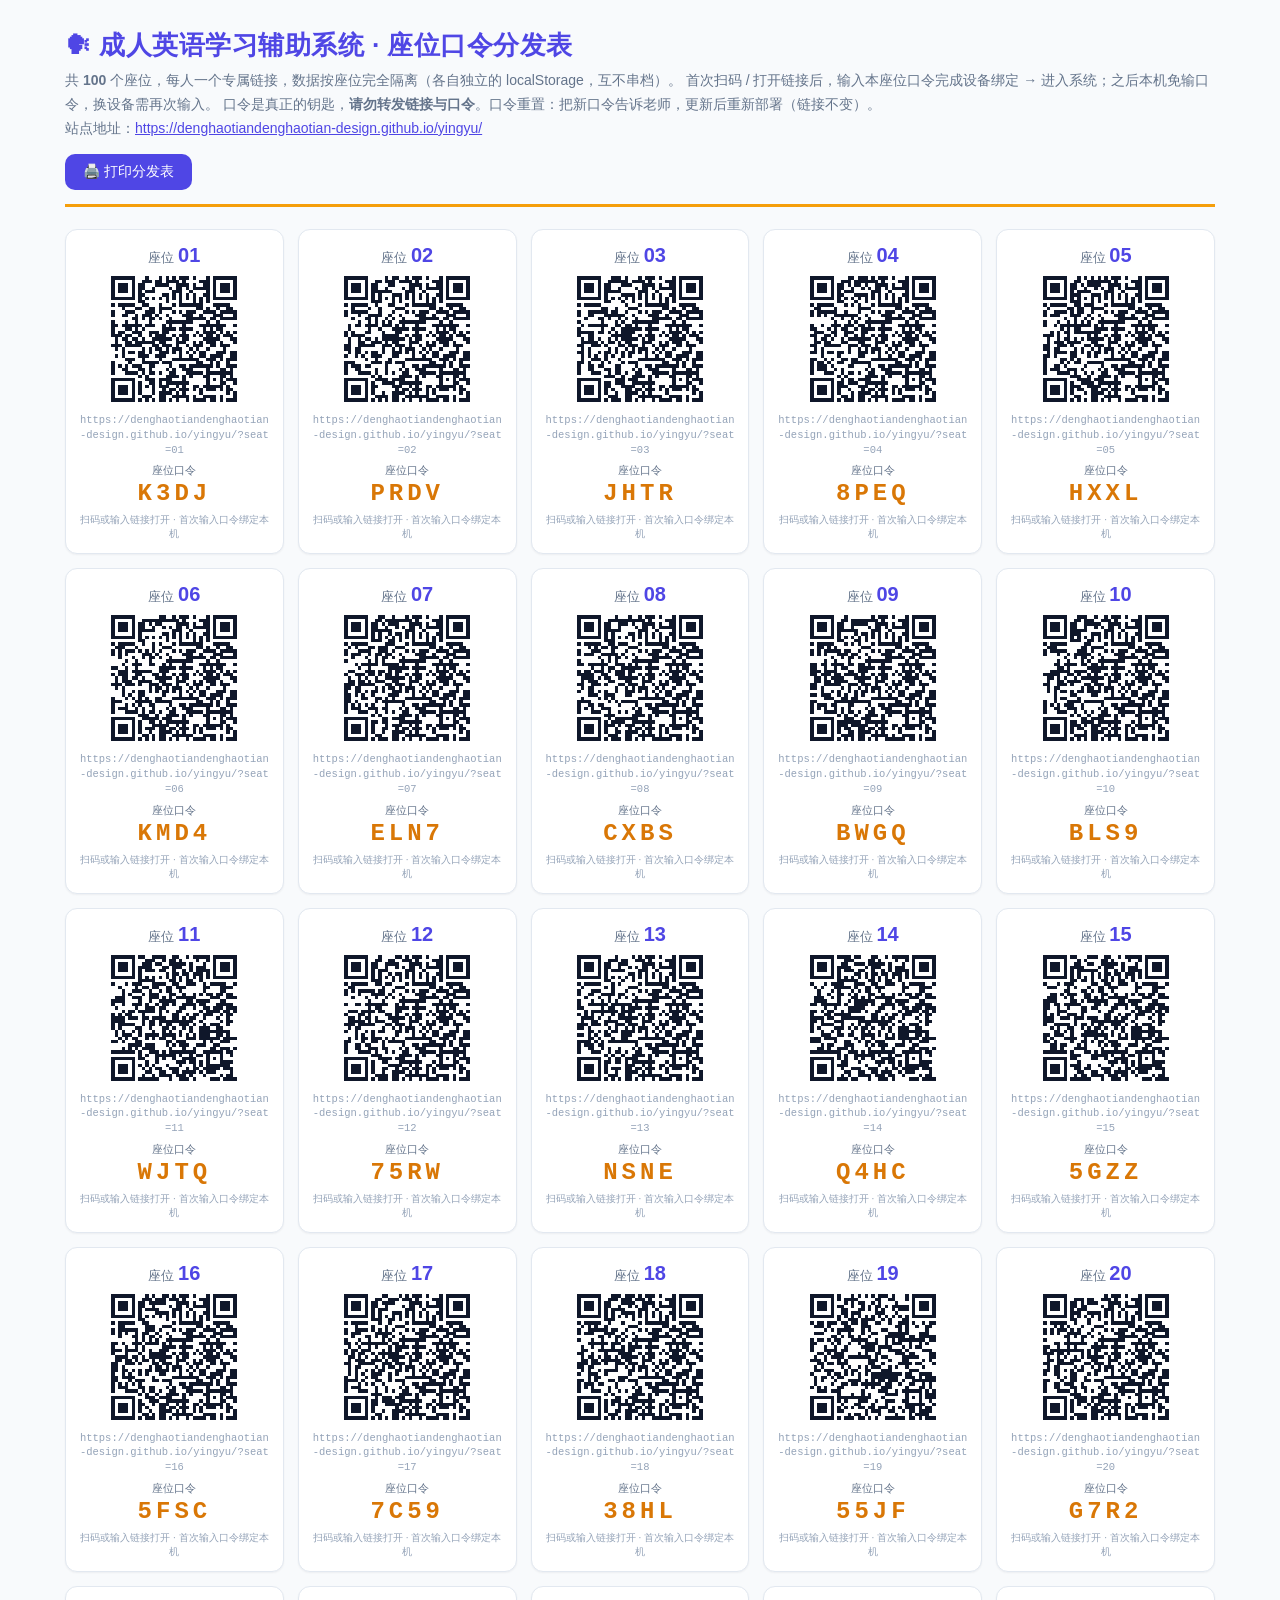
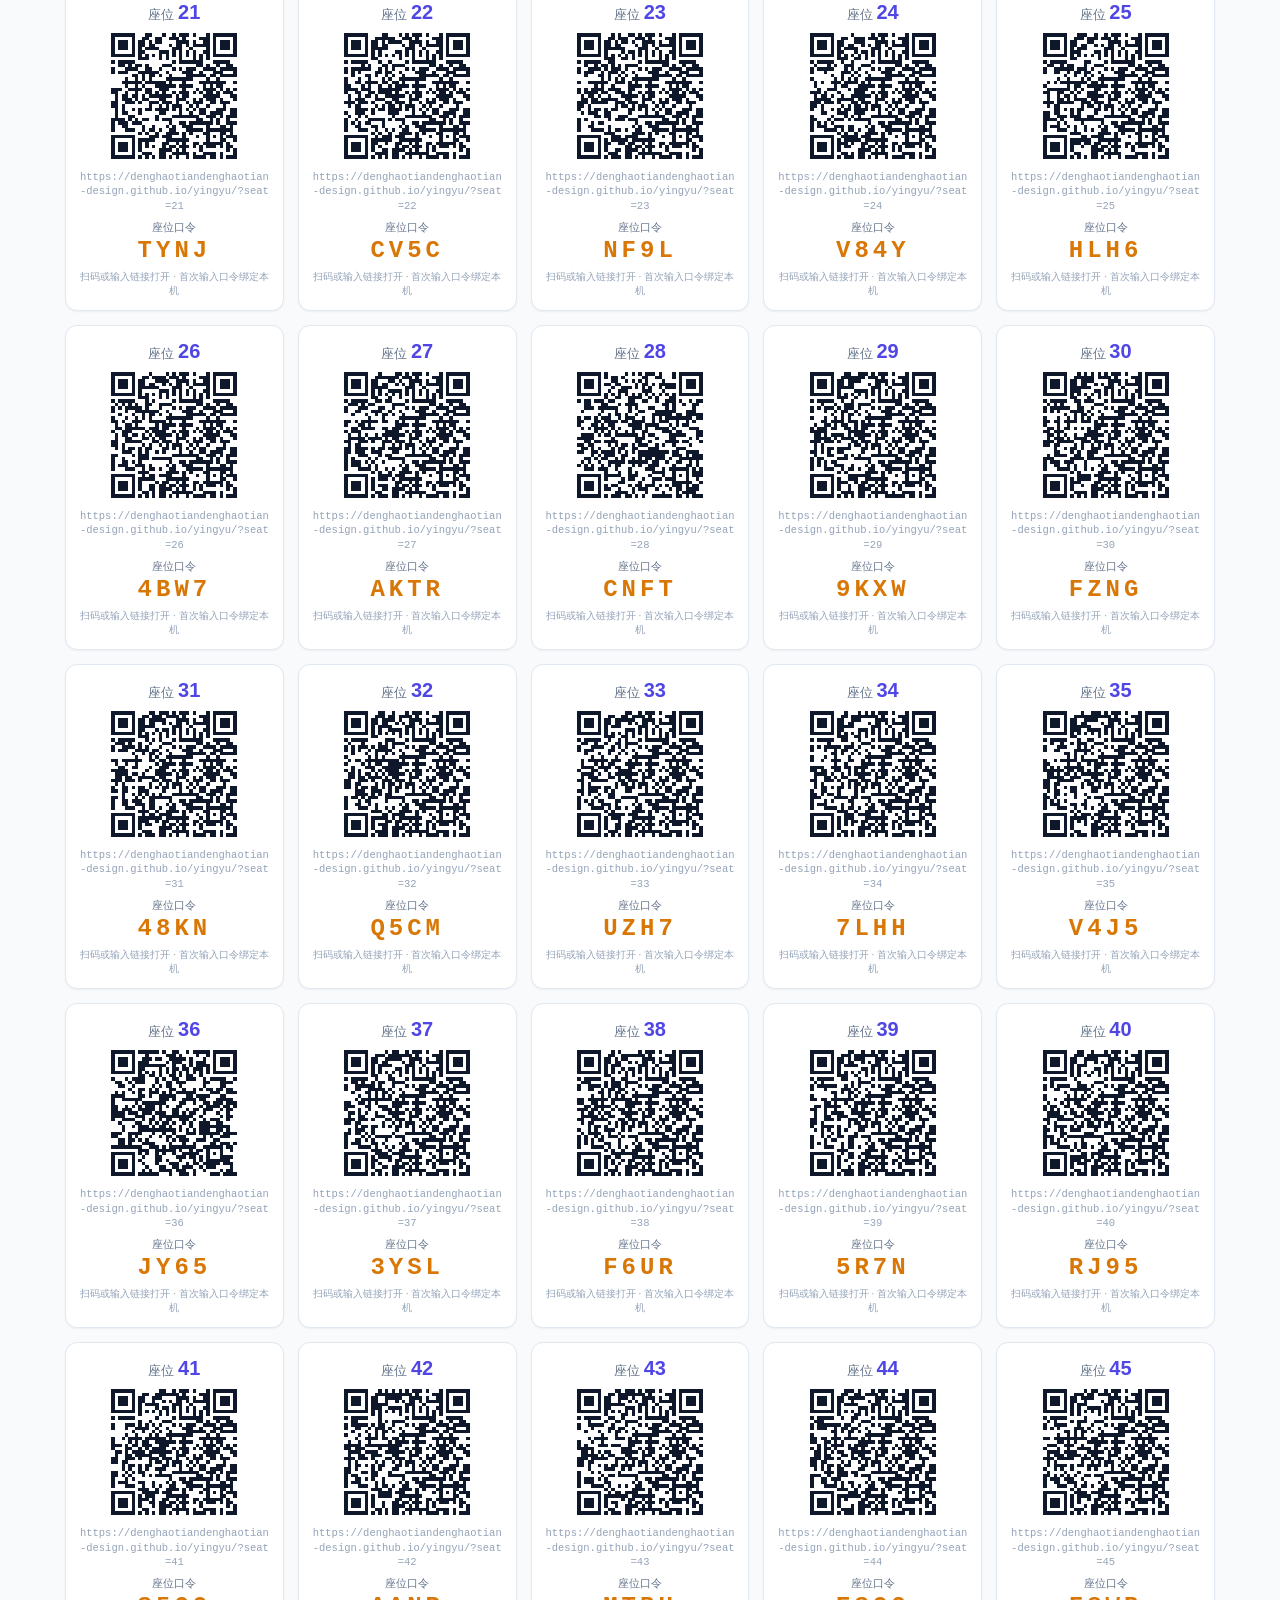
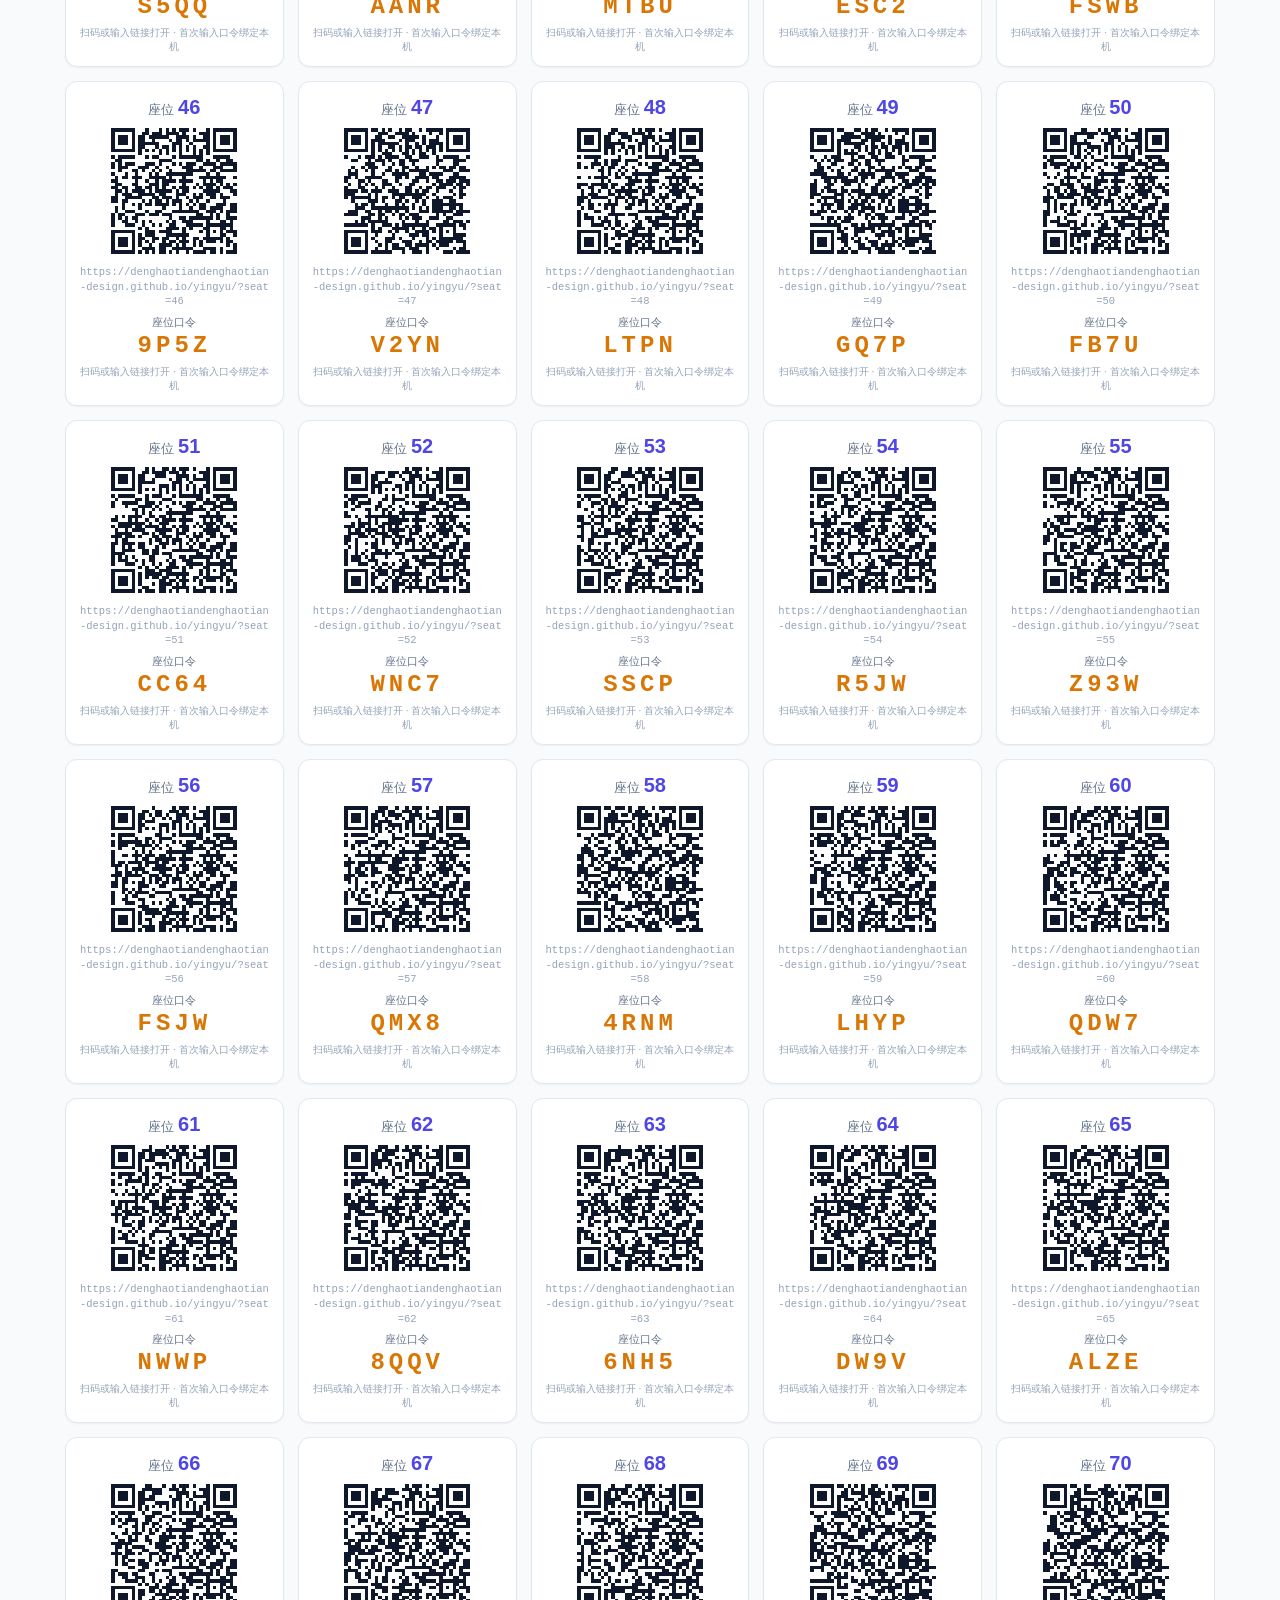
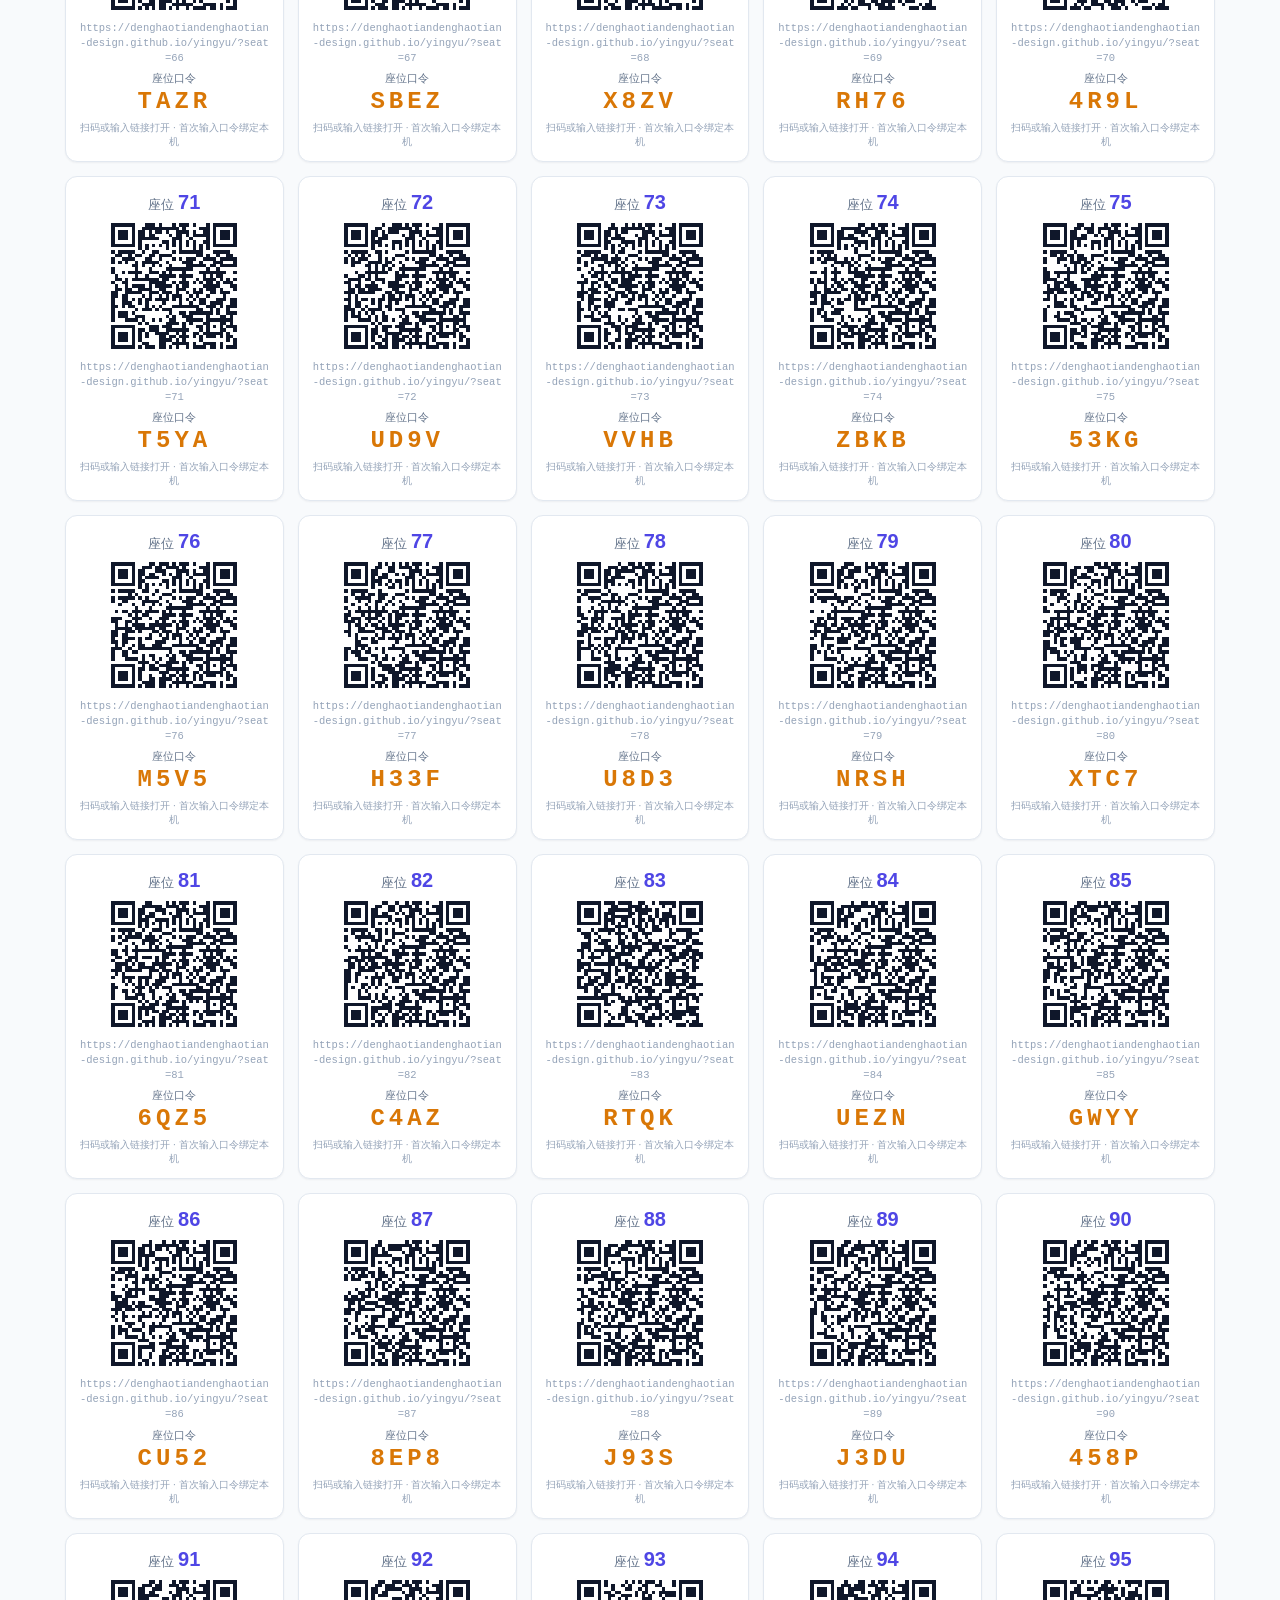
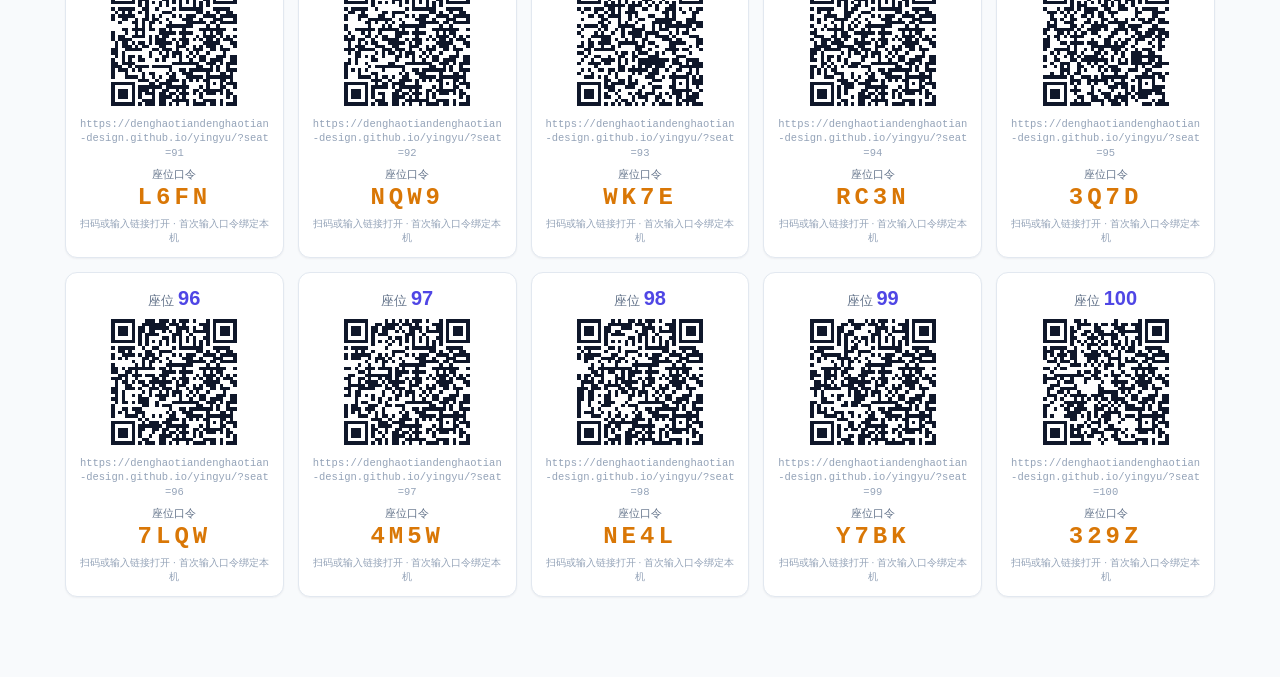
==== commit 92a7ff16: "restore pwd 01-50 seats.html" ====
--- a/seats.html
+++ b/seats.html
@@ -65,7 +65,7 @@
 </div>
   <div class="link">https://denghaotiandenghaotian-design.github.io/yingyu/?seat=01</div>
   <div class="pwd-label">座位口令</div>
-  <div class="pwd">HAEC</div>
+  <div class="pwd">K3DJ</div>
   <div class="tip">扫码或输入链接打开 · 首次输入口令绑定本机</div>
 </div><div class="card">
   <div class="seat-no">座位 <span>02</span></div>
@@ -73,7 +73,7 @@
 </div>
   <div class="link">https://denghaotiandenghaotian-design.github.io/yingyu/?seat=02</div>
   <div class="pwd-label">座位口令</div>
-  <div class="pwd">FXEE</div>
+  <div class="pwd">PRDV</div>
   <div class="tip">扫码或输入链接打开 · 首次输入口令绑定本机</div>
 </div><div class="card">
   <div class="seat-no">座位 <span>03</span></div>
@@ -81,7 +81,7 @@
 </div>
   <div class="link">https://denghaotiandenghaotian-design.github.io/yingyu/?seat=03</div>
   <div class="pwd-label">座位口令</div>
-  <div class="pwd">VLSV</div>
+  <div class="pwd">JHTR</div>
   <div class="tip">扫码或输入链接打开 · 首次输入口令绑定本机</div>
 </div><div class="card">
   <div class="seat-no">座位 <span>04</span></div>
@@ -89,7 +89,7 @@
 </div>
   <div class="link">https://denghaotiandenghaotian-design.github.io/yingyu/?seat=04</div>
   <div class="pwd-label">座位口令</div>
-  <div class="pwd">63KZ</div>
+  <div class="pwd">8PEQ</div>
   <div class="tip">扫码或输入链接打开 · 首次输入口令绑定本机</div>
 </div><div class="card">
   <div class="seat-no">座位 <span>05</span></div>
@@ -97,7 +97,7 @@
 </div>
   <div class="link">https://denghaotiandenghaotian-design.github.io/yingyu/?seat=05</div>
   <div class="pwd-label">座位口令</div>
-  <div class="pwd">ZCUD</div>
+  <div class="pwd">HXXL</div>
   <div class="tip">扫码或输入链接打开 · 首次输入口令绑定本机</div>
 </div><div class="card">
   <div class="seat-no">座位 <span>06</span></div>
@@ -105,7 +105,7 @@
 </div>
   <div class="link">https://denghaotiandenghaotian-design.github.io/yingyu/?seat=06</div>
   <div class="pwd-label">座位口令</div>
-  <div class="pwd">22MS</div>
+  <div class="pwd">KMD4</div>
   <div class="tip">扫码或输入链接打开 · 首次输入口令绑定本机</div>
 </div><div class="card">
   <div class="seat-no">座位 <span>07</span></div>
@@ -113,7 +113,7 @@
 </div>
   <div class="link">https://denghaotiandenghaotian-design.github.io/yingyu/?seat=07</div>
   <div class="pwd-label">座位口令</div>
-  <div class="pwd">YELJ</div>
+  <div class="pwd">ELN7</div>
   <div class="tip">扫码或输入链接打开 · 首次输入口令绑定本机</div>
 </div><div class="card">
   <div class="seat-no">座位 <span>08</span></div>
@@ -121,7 +121,7 @@
 </div>
   <div class="link">https://denghaotiandenghaotian-design.github.io/yingyu/?seat=08</div>
   <div class="pwd-label">座位口令</div>
-  <div class="pwd">YC5W</div>
+  <div class="pwd">CXBS</div>
   <div class="tip">扫码或输入链接打开 · 首次输入口令绑定本机</div>
 </div><div class="card">
   <div class="seat-no">座位 <span>09</span></div>
@@ -129,7 +129,7 @@
 </div>
   <div class="link">https://denghaotiandenghaotian-design.github.io/yingyu/?seat=09</div>
   <div class="pwd-label">座位口令</div>
-  <div class="pwd">EZV2</div>
+  <div class="pwd">BWGQ</div>
   <div class="tip">扫码或输入链接打开 · 首次输入口令绑定本机</div>
 </div><div class="card">
   <div class="seat-no">座位 <span>10</span></div>
@@ -137,7 +137,7 @@
 </div>
   <div class="link">https://denghaotiandenghaotian-design.github.io/yingyu/?seat=10</div>
   <div class="pwd-label">座位口令</div>
-  <div class="pwd">UT8G</div>
+  <div class="pwd">BLS9</div>
   <div class="tip">扫码或输入链接打开 · 首次输入口令绑定本机</div>
 </div><div class="card">
   <div class="seat-no">座位 <span>11</span></div>
@@ -145,7 +145,7 @@
 </div>
   <div class="link">https://denghaotiandenghaotian-design.github.io/yingyu/?seat=11</div>
   <div class="pwd-label">座位口令</div>
-  <div class="pwd">FJV8</div>
+  <div class="pwd">WJTQ</div>
   <div class="tip">扫码或输入链接打开 · 首次输入口令绑定本机</div>
 </div><div class="card">
   <div class="seat-no">座位 <span>12</span></div>
@@ -153,7 +153,7 @@
 </div>
   <div class="link">https://denghaotiandenghaotian-design.github.io/yingyu/?seat=12</div>
   <div class="pwd-label">座位口令</div>
-  <div class="pwd">CSL7</div>
+  <div class="pwd">75RW</div>
   <div class="tip">扫码或输入链接打开 · 首次输入口令绑定本机</div>
 </div><div class="card">
   <div class="seat-no">座位 <span>13</span></div>
@@ -161,7 +161,7 @@
 </div>
   <div class="link">https://denghaotiandenghaotian-design.github.io/yingyu/?seat=13</div>
   <div class="pwd-label">座位口令</div>
-  <div class="pwd">B6CD</div>
+  <div class="pwd">NSNE</div>
   <div class="tip">扫码或输入链接打开 · 首次输入口令绑定本机</div>
 </div><div class="card">
   <div class="seat-no">座位 <span>14</span></div>
@@ -169,7 +169,7 @@
 </div>
   <div class="link">https://denghaotiandenghaotian-design.github.io/yingyu/?seat=14</div>
   <div class="pwd-label">座位口令</div>
-  <div class="pwd">4B53</div>
+  <div class="pwd">Q4HC</div>
   <div class="tip">扫码或输入链接打开 · 首次输入口令绑定本机</div>
 </div><div class="card">
   <div class="seat-no">座位 <span>15</span></div>
@@ -177,7 +177,7 @@
 </div>
   <div class="link">https://denghaotiandenghaotian-design.github.io/yingyu/?seat=15</div>
   <div class="pwd-label">座位口令</div>
-  <div class="pwd">LQNC</div>
+  <div class="pwd">5GZZ</div>
   <div class="tip">扫码或输入链接打开 · 首次输入口令绑定本机</div>
 </div><div class="card">
   <div class="seat-no">座位 <span>16</span></div>
@@ -185,7 +185,7 @@
 </div>
   <div class="link">https://denghaotiandenghaotian-design.github.io/yingyu/?seat=16</div>
   <div class="pwd-label">座位口令</div>
-  <div class="pwd">6HTC</div>
+  <div class="pwd">5FSC</div>
   <div class="tip">扫码或输入链接打开 · 首次输入口令绑定本机</div>
 </div><div class="card">
   <div class="seat-no">座位 <span>17</span></div>
@@ -193,7 +193,7 @@
 </div>
   <div class="link">https://denghaotiandenghaotian-design.github.io/yingyu/?seat=17</div>
   <div class="pwd-label">座位口令</div>
-  <div class="pwd">JGHC</div>
+  <div class="pwd">7C59</div>
   <div class="tip">扫码或输入链接打开 · 首次输入口令绑定本机</div>
 </div><div class="card">
   <div class="seat-no">座位 <span>18</span></div>
@@ -201,7 +201,7 @@
 </div>
   <div class="link">https://denghaotiandenghaotian-design.github.io/yingyu/?seat=18</div>
   <div class="pwd-label">座位口令</div>
-  <div class="pwd">KBDX</div>
+  <div class="pwd">38HL</div>
   <div class="tip">扫码或输入链接打开 · 首次输入口令绑定本机</div>
 </div><div class="card">
   <div class="seat-no">座位 <span>19</span></div>
@@ -209,7 +209,7 @@
 </div>
   <div class="link">https://denghaotiandenghaotian-design.github.io/yingyu/?seat=19</div>
   <div class="pwd-label">座位口令</div>
-  <div class="pwd">246Z</div>
+  <div class="pwd">55JF</div>
   <div class="tip">扫码或输入链接打开 · 首次输入口令绑定本机</div>
 </div><div class="card">
   <div class="seat-no">座位 <span>20</span></div>
@@ -217,7 +217,7 @@
 </div>
   <div class="link">https://denghaotiandenghaotian-design.github.io/yingyu/?seat=20</div>
   <div class="pwd-label">座位口令</div>
-  <div class="pwd">7THM</div>
+  <div class="pwd">G7R2</div>
   <div class="tip">扫码或输入链接打开 · 首次输入口令绑定本机</div>
 </div><div class="card">
   <div class="seat-no">座位 <span>21</span></div>
@@ -225,7 +225,7 @@
 </div>
   <div class="link">https://denghaotiandenghaotian-design.github.io/yingyu/?seat=21</div>
   <div class="pwd-label">座位口令</div>
-  <div class="pwd">65HX</div>
+  <div class="pwd">TYNJ</div>
   <div class="tip">扫码或输入链接打开 · 首次输入口令绑定本机</div>
 </div><div class="card">
   <div class="seat-no">座位 <span>22</span></div>
@@ -233,7 +233,7 @@
 </div>
   <div class="link">https://denghaotiandenghaotian-design.github.io/yingyu/?seat=22</div>
   <div class="pwd-label">座位口令</div>
-  <div class="pwd">THJ3</div>
+  <div class="pwd">CV5C</div>
   <div class="tip">扫码或输入链接打开 · 首次输入口令绑定本机</div>
 </div><div class="card">
   <div class="seat-no">座位 <span>23</span></div>
@@ -241,7 +241,7 @@
 </div>
   <div class="link">https://denghaotiandenghaotian-design.github.io/yingyu/?seat=23</div>
   <div class="pwd-label">座位口令</div>
-  <div class="pwd">JC57</div>
+  <div class="pwd">NF9L</div>
   <div class="tip">扫码或输入链接打开 · 首次输入口令绑定本机</div>
 </div><div class="card">
   <div class="seat-no">座位 <span>24</span></div>
@@ -249,7 +249,7 @@
 </div>
   <div class="link">https://denghaotiandenghaotian-design.github.io/yingyu/?seat=24</div>
   <div class="pwd-label">座位口令</div>
-  <div class="pwd">GCDE</div>
+  <div class="pwd">V84Y</div>
   <div class="tip">扫码或输入链接打开 · 首次输入口令绑定本机</div>
 </div><div class="card">
   <div class="seat-no">座位 <span>25</span></div>
@@ -257,7 +257,7 @@
 </div>
   <div class="link">https://denghaotiandenghaotian-design.github.io/yingyu/?seat=25</div>
   <div class="pwd-label">座位口令</div>
-  <div class="pwd">RSQX</div>
+  <div class="pwd">HLH6</div>
   <div class="tip">扫码或输入链接打开 · 首次输入口令绑定本机</div>
 </div><div class="card">
   <div class="seat-no">座位 <span>26</span></div>
@@ -265,7 +265,7 @@
 </div>
   <div class="link">https://denghaotiandenghaotian-design.github.io/yingyu/?seat=26</div>
   <div class="pwd-label">座位口令</div>
-  <div class="pwd">M8H7</div>
+  <div class="pwd">4BW7</div>
   <div class="tip">扫码或输入链接打开 · 首次输入口令绑定本机</div>
 </div><div class="card">
   <div class="seat-no">座位 <span>27</span></div>
@@ -273,7 +273,7 @@
 </div>
   <div class="link">https://denghaotiandenghaotian-design.github.io/yingyu/?seat=27</div>
   <div class="pwd-label">座位口令</div>
-  <div class="pwd">6N6H</div>
+  <div class="pwd">AKTR</div>
   <div class="tip">扫码或输入链接打开 · 首次输入口令绑定本机</div>
 </div><div class="card">
   <div class="seat-no">座位 <span>28</span></div>
@@ -281,7 +281,7 @@
 </div>
   <div class="link">https://denghaotiandenghaotian-design.github.io/yingyu/?seat=28</div>
   <div class="pwd-label">座位口令</div>
-  <div class="pwd">HZYX</div>
+  <div class="pwd">CNFT</div>
   <div class="tip">扫码或输入链接打开 · 首次输入口令绑定本机</div>
 </div><div class="card">
   <div class="seat-no">座位 <span>29</span></div>
@@ -289,7 +289,7 @@
 </div>
   <div class="link">https://denghaotiandenghaotian-design.github.io/yingyu/?seat=29</div>
   <div class="pwd-label">座位口令</div>
-  <div class="pwd">VRR9</div>
+  <div class="pwd">9KXW</div>
   <div class="tip">扫码或输入链接打开 · 首次输入口令绑定本机</div>
 </div><div class="card">
   <div class="seat-no">座位 <span>30</span></div>
@@ -297,7 +297,7 @@
 </div>
   <div class="link">https://denghaotiandenghaotian-design.github.io/yingyu/?seat=30</div>
   <div class="pwd-label">座位口令</div>
-  <div class="pwd">9AF8</div>
+  <div class="pwd">FZNG</div>
   <div class="tip">扫码或输入链接打开 · 首次输入口令绑定本机</div>
 </div><div class="card">
   <div class="seat-no">座位 <span>31</span></div>
@@ -305,7 +305,7 @@
 </div>
   <div class="link">https://denghaotiandenghaotian-design.github.io/yingyu/?seat=31</div>
   <div class="pwd-label">座位口令</div>
-  <div class="pwd">5M54</div>
+  <div class="pwd">48KN</div>
   <div class="tip">扫码或输入链接打开 · 首次输入口令绑定本机</div>
 </div><div class="card">
   <div class="seat-no">座位 <span>32</span></div>
@@ -313,7 +313,7 @@
 </div>
   <div class="link">https://denghaotiandenghaotian-design.github.io/yingyu/?seat=32</div>
   <div class="pwd-label">座位口令</div>
-  <div class="pwd">3Y3R</div>
+  <div class="pwd">Q5CM</div>
   <div class="tip">扫码或输入链接打开 · 首次输入口令绑定本机</div>
 </div><div class="card">
   <div class="seat-no">座位 <span>33</span></div>
@@ -321,7 +321,7 @@
 </div>
   <div class="link">https://denghaotiandenghaotian-design.github.io/yingyu/?seat=33</div>
   <div class="pwd-label">座位口令</div>
-  <div class="pwd">XFCD</div>
+  <div class="pwd">UZH7</div>
   <div class="tip">扫码或输入链接打开 · 首次输入口令绑定本机</div>
 </div><div class="card">
   <div class="seat-no">座位 <span>34</span></div>
@@ -329,7 +329,7 @@
 </div>
   <div class="link">https://denghaotiandenghaotian-design.github.io/yingyu/?seat=34</div>
   <div class="pwd-label">座位口令</div>
-  <div class="pwd">UUXD</div>
+  <div class="pwd">7LHH</div>
   <div class="tip">扫码或输入链接打开 · 首次输入口令绑定本机</div>
 </div><div class="card">
   <div class="seat-no">座位 <span>35</span></div>
@@ -337,7 +337,7 @@
 </div>
   <div class="link">https://denghaotiandenghaotian-design.github.io/yingyu/?seat=35</div>
   <div class="pwd-label">座位口令</div>
-  <div class="pwd">XE7M</div>
+  <div class="pwd">V4J5</div>
   <div class="tip">扫码或输入链接打开 · 首次输入口令绑定本机</div>
 </div><div class="card">
   <div class="seat-no">座位 <span>36</span></div>
@@ -345,7 +345,7 @@
 </div>
   <div class="link">https://denghaotiandenghaotian-design.github.io/yingyu/?seat=36</div>
   <div class="pwd-label">座位口令</div>
-  <div class="pwd">8GZS</div>
+  <div class="pwd">JY65</div>
   <div class="tip">扫码或输入链接打开 · 首次输入口令绑定本机</div>
 </div><div class="card">
   <div class="seat-no">座位 <span>37</span></div>
@@ -353,7 +353,7 @@
 </div>
   <div class="link">https://denghaotiandenghaotian-design.github.io/yingyu/?seat=37</div>
   <div class="pwd-label">座位口令</div>
-  <div class="pwd">FS65</div>
+  <div class="pwd">3YSL</div>
   <div class="tip">扫码或输入链接打开 · 首次输入口令绑定本机</div>
 </div><div class="card">
   <div class="seat-no">座位 <span>38</span></div>
@@ -361,7 +361,7 @@
 </div>
   <div class="link">https://denghaotiandenghaotian-design.github.io/yingyu/?seat=38</div>
   <div class="pwd-label">座位口令</div>
-  <div class="pwd">7BLQ</div>
+  <div class="pwd">F6UR</div>
   <div class="tip">扫码或输入链接打开 · 首次输入口令绑定本机</div>
 </div><div class="card">
   <div class="seat-no">座位 <span>39</span></div>
@@ -369,7 +369,7 @@
 </div>
   <div class="link">https://denghaotiandenghaotian-design.github.io/yingyu/?seat=39</div>
   <div class="pwd-label">座位口令</div>
-  <div class="pwd">BGFP</div>
+  <div class="pwd">5R7N</div>
   <div class="tip">扫码或输入链接打开 · 首次输入口令绑定本机</div>
 </div><div class="card">
   <div class="seat-no">座位 <span>40</span></div>
@@ -377,7 +377,7 @@
 </div>
   <div class="link">https://denghaotiandenghaotian-design.github.io/yingyu/?seat=40</div>
   <div class="pwd-label">座位口令</div>
-  <div class="pwd">9UQL</div>
+  <div class="pwd">RJ95</div>
   <div class="tip">扫码或输入链接打开 · 首次输入口令绑定本机</div>
 </div><div class="card">
   <div class="seat-no">座位 <span>41</span></div>
@@ -385,7 +385,7 @@
 </div>
   <div class="link">https://denghaotiandenghaotian-design.github.io/yingyu/?seat=41</div>
   <div class="pwd-label">座位口令</div>
-  <div class="pwd">VC9N</div>
+  <div class="pwd">S5QQ</div>
   <div class="tip">扫码或输入链接打开 · 首次输入口令绑定本机</div>
 </div><div class="card">
   <div class="seat-no">座位 <span>42</span></div>
@@ -393,7 +393,7 @@
 </div>
   <div class="link">https://denghaotiandenghaotian-design.github.io/yingyu/?seat=42</div>
   <div class="pwd-label">座位口令</div>
-  <div class="pwd">HQF6</div>
+  <div class="pwd">AANR</div>
   <div class="tip">扫码或输入链接打开 · 首次输入口令绑定本机</div>
 </div><div class="card">
   <div class="seat-no">座位 <span>43</span></div>
@@ -401,7 +401,7 @@
 </div>
   <div class="link">https://denghaotiandenghaotian-design.github.io/yingyu/?seat=43</div>
   <div class="pwd-label">座位口令</div>
-  <div class="pwd">XRBZ</div>
+  <div class="pwd">MTBU</div>
   <div class="tip">扫码或输入链接打开 · 首次输入口令绑定本机</div>
 </div><div class="card">
   <div class="seat-no">座位 <span>44</span></div>
@@ -409,7 +409,7 @@
 </div>
   <div class="link">https://denghaotiandenghaotian-design.github.io/yingyu/?seat=44</div>
   <div class="pwd-label">座位口令</div>
-  <div class="pwd">UVGP</div>
+  <div class="pwd">ESC2</div>
   <div class="tip">扫码或输入链接打开 · 首次输入口令绑定本机</div>
 </div><div class="card">
   <div class="seat-no">座位 <span>45</span></div>
@@ -417,7 +417,7 @@
 </div>
   <div class="link">https://denghaotiandenghaotian-design.github.io/yingyu/?seat=45</div>
   <div class="pwd-label">座位口令</div>
-  <div class="pwd">NLNS</div>
+  <div class="pwd">FSWB</div>
   <div class="tip">扫码或输入链接打开 · 首次输入口令绑定本机</div>
 </div><div class="card">
   <div class="seat-no">座位 <span>46</span></div>
@@ -425,7 +425,7 @@
 </div>
   <div class="link">https://denghaotiandenghaotian-design.github.io/yingyu/?seat=46</div>
   <div class="pwd-label">座位口令</div>
-  <div class="pwd">7E4U</div>
+  <div class="pwd">9P5Z</div>
   <div class="tip">扫码或输入链接打开 · 首次输入口令绑定本机</div>
 </div><div class="card">
   <div class="seat-no">座位 <span>47</span></div>
@@ -433,7 +433,7 @@
 </div>
   <div class="link">https://denghaotiandenghaotian-design.github.io/yingyu/?seat=47</div>
   <div class="pwd-label">座位口令</div>
-  <div class="pwd">DWEP</div>
+  <div class="pwd">V2YN</div>
   <div class="tip">扫码或输入链接打开 · 首次输入口令绑定本机</div>
 </div><div class="card">
   <div class="seat-no">座位 <span>48</span></div>
@@ -441,7 +441,7 @@
 </div>
   <div class="link">https://denghaotiandenghaotian-design.github.io/yingyu/?seat=48</div>
   <div class="pwd-label">座位口令</div>
-  <div class="pwd">35QU</div>
+  <div class="pwd">LTPN</div>
   <div class="tip">扫码或输入链接打开 · 首次输入口令绑定本机</div>
 </div><div class="card">
   <div class="seat-no">座位 <span>49</span></div>
@@ -449,7 +449,7 @@
 </div>
   <div class="link">https://denghaotiandenghaotian-design.github.io/yingyu/?seat=49</div>
   <div class="pwd-label">座位口令</div>
-  <div class="pwd">PESB</div>
+  <div class="pwd">GQ7P</div>
   <div class="tip">扫码或输入链接打开 · 首次输入口令绑定本机</div>
 </div><div class="card">
   <div class="seat-no">座位 <span>50</span></div>
@@ -457,7 +457,7 @@
 </div>
   <div class="link">https://denghaotiandenghaotian-design.github.io/yingyu/?seat=50</div>
   <div class="pwd-label">座位口令</div>
-  <div class="pwd">58RU</div>
+  <div class="pwd">FB7U</div>
   <div class="tip">扫码或输入链接打开 · 首次输入口令绑定本机</div>
 </div><div class="card">
   <div class="seat-no">座位 <span>51</span></div>
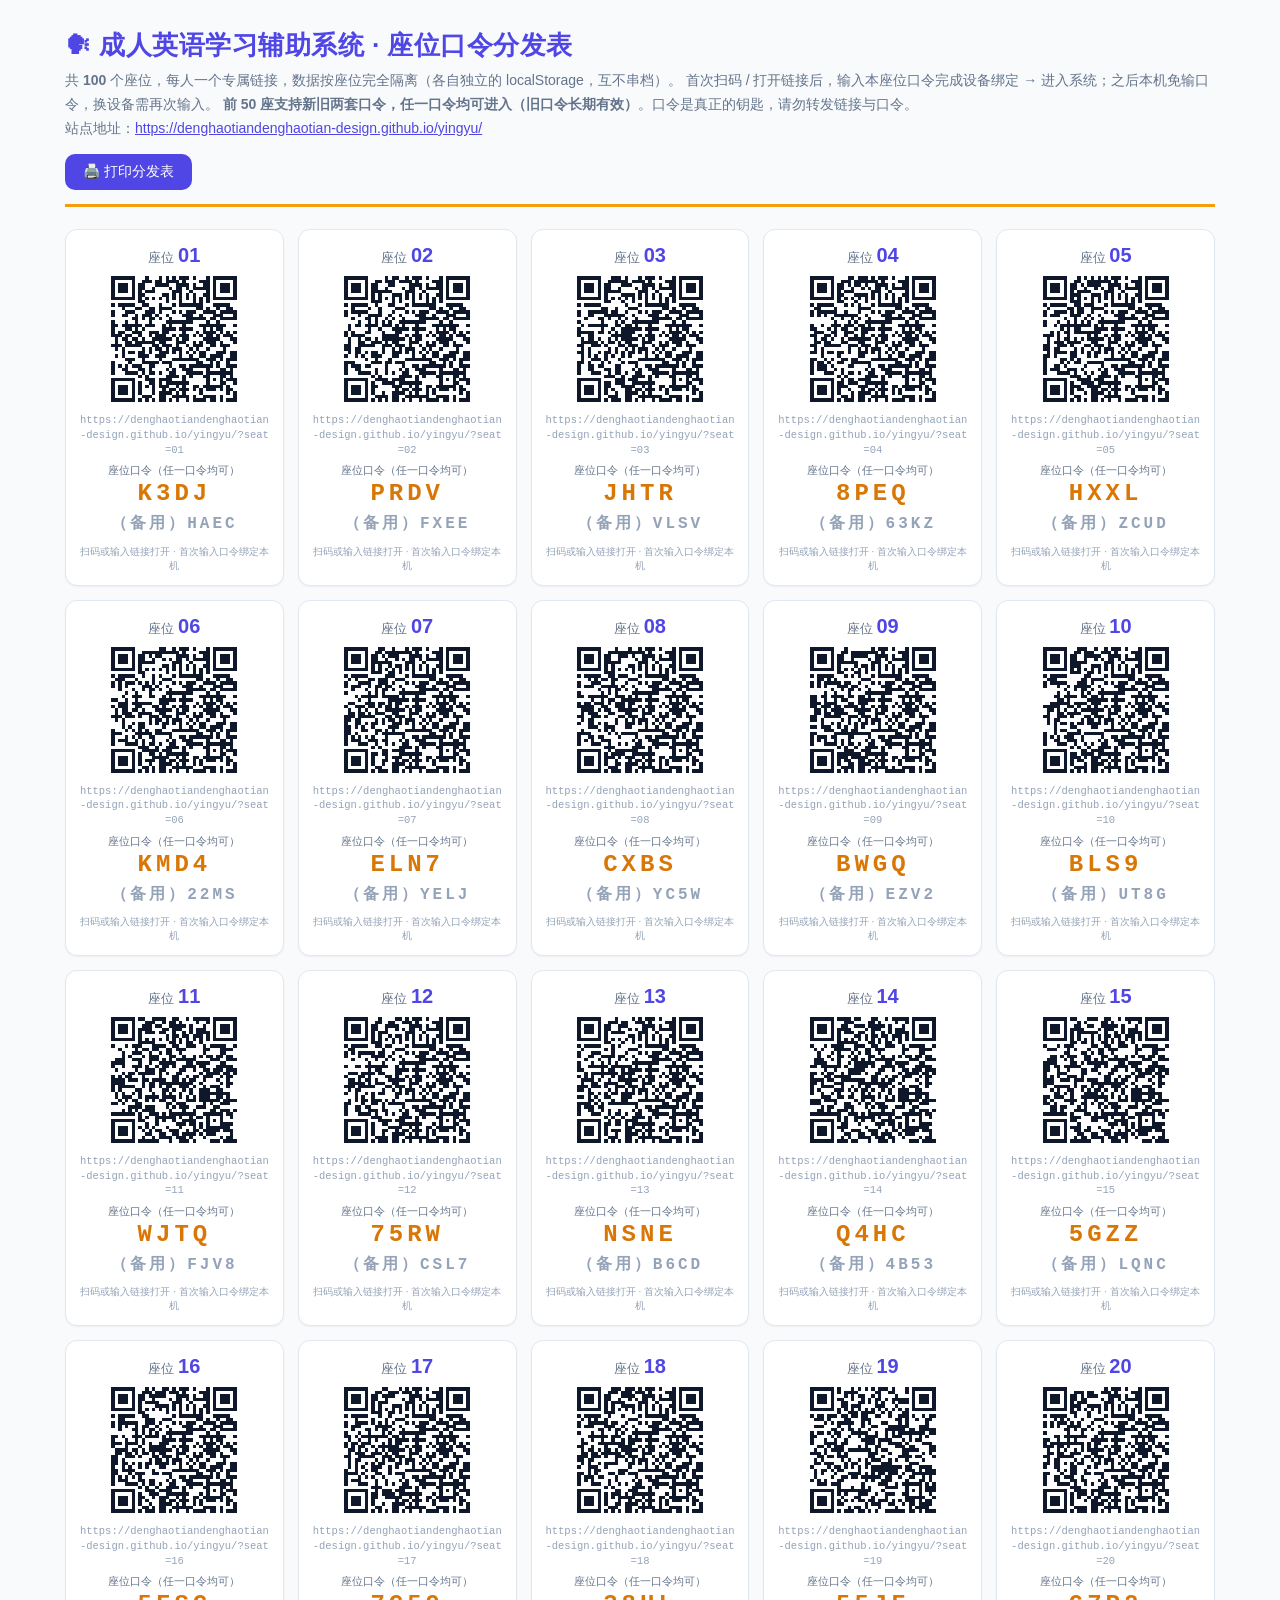
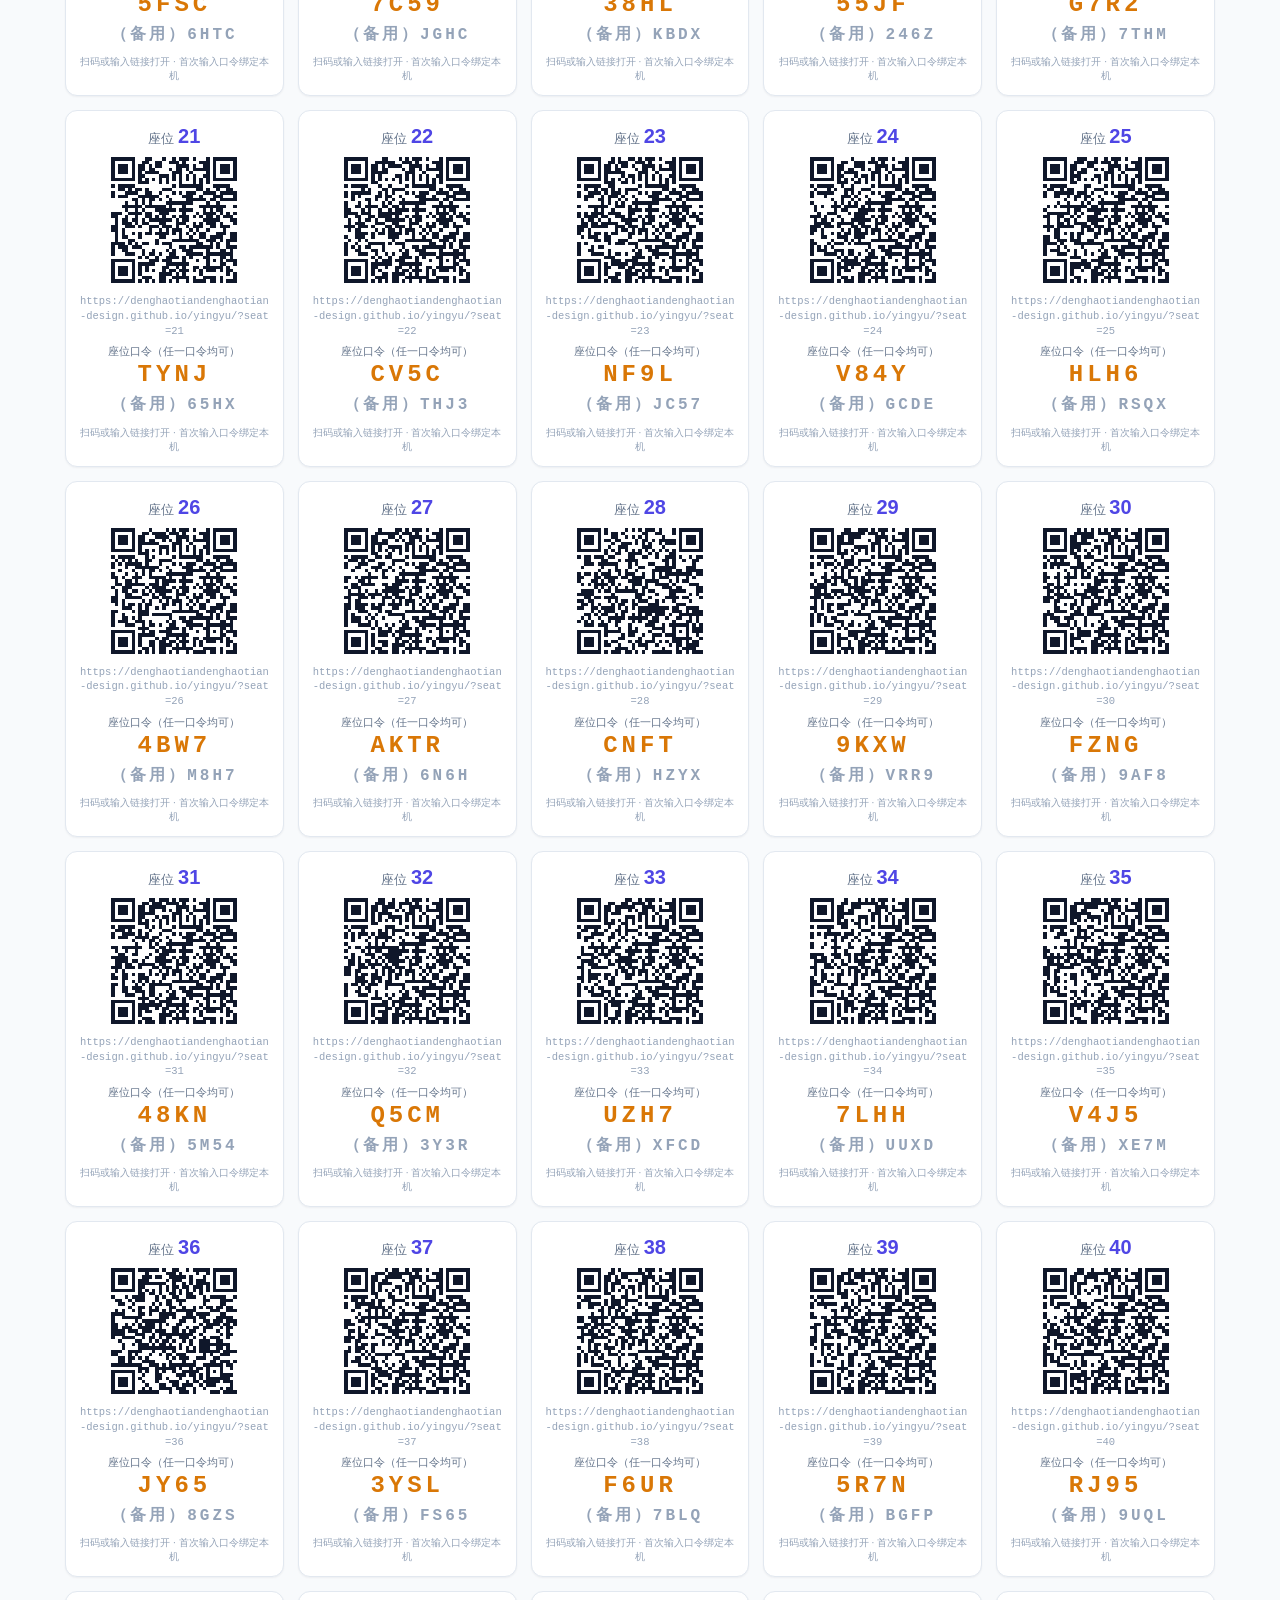
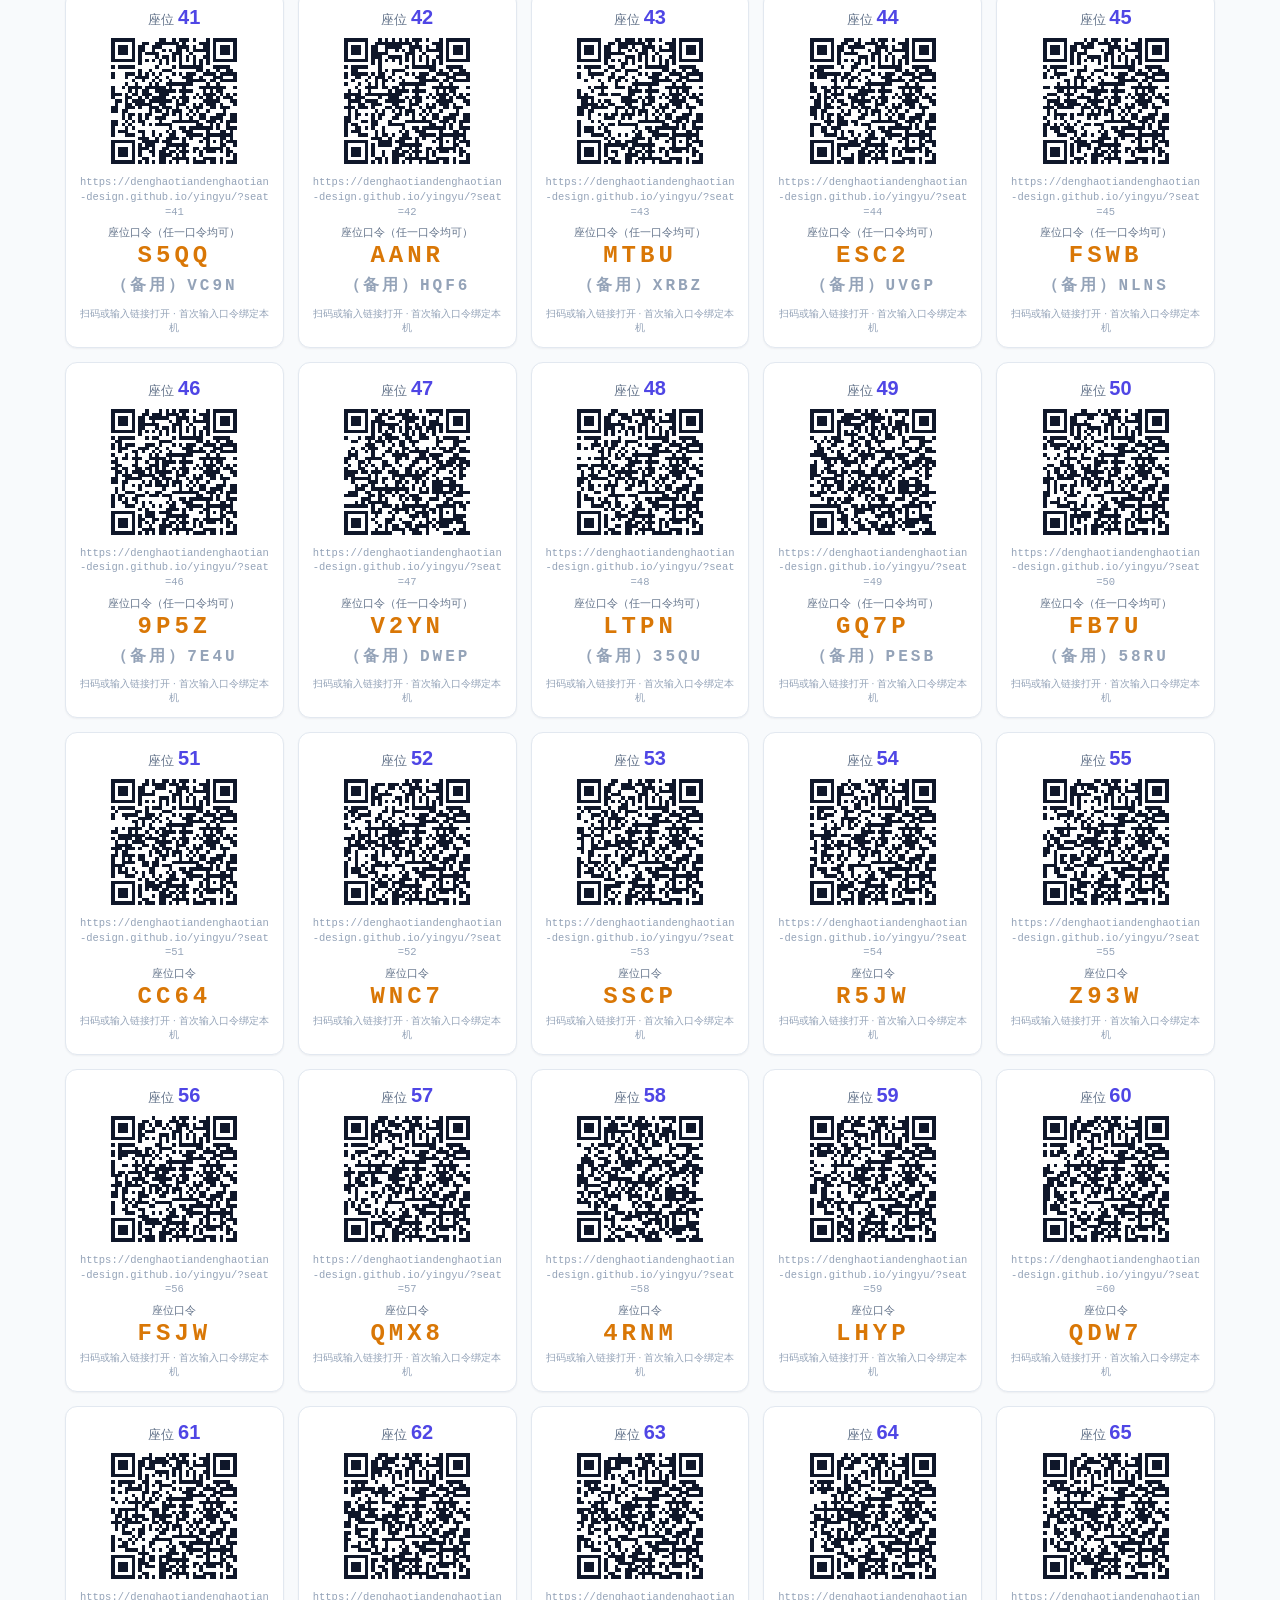
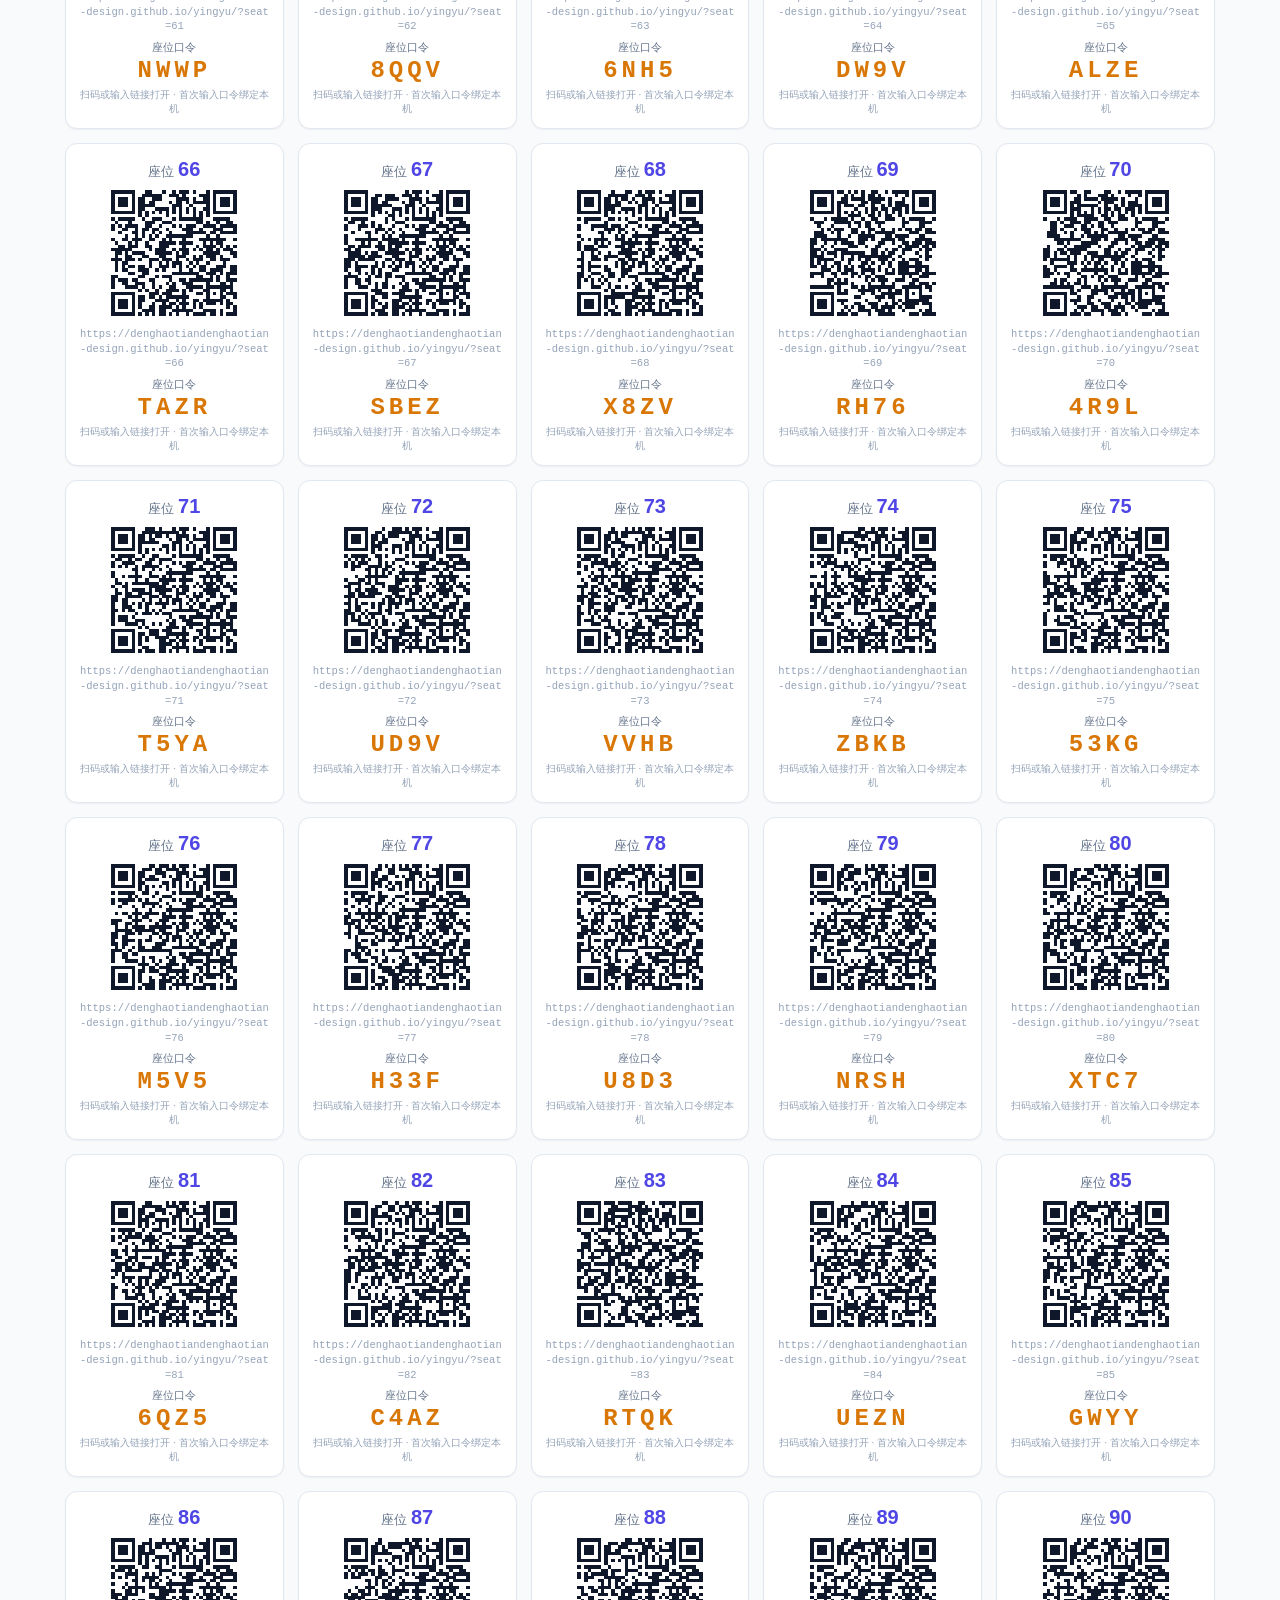
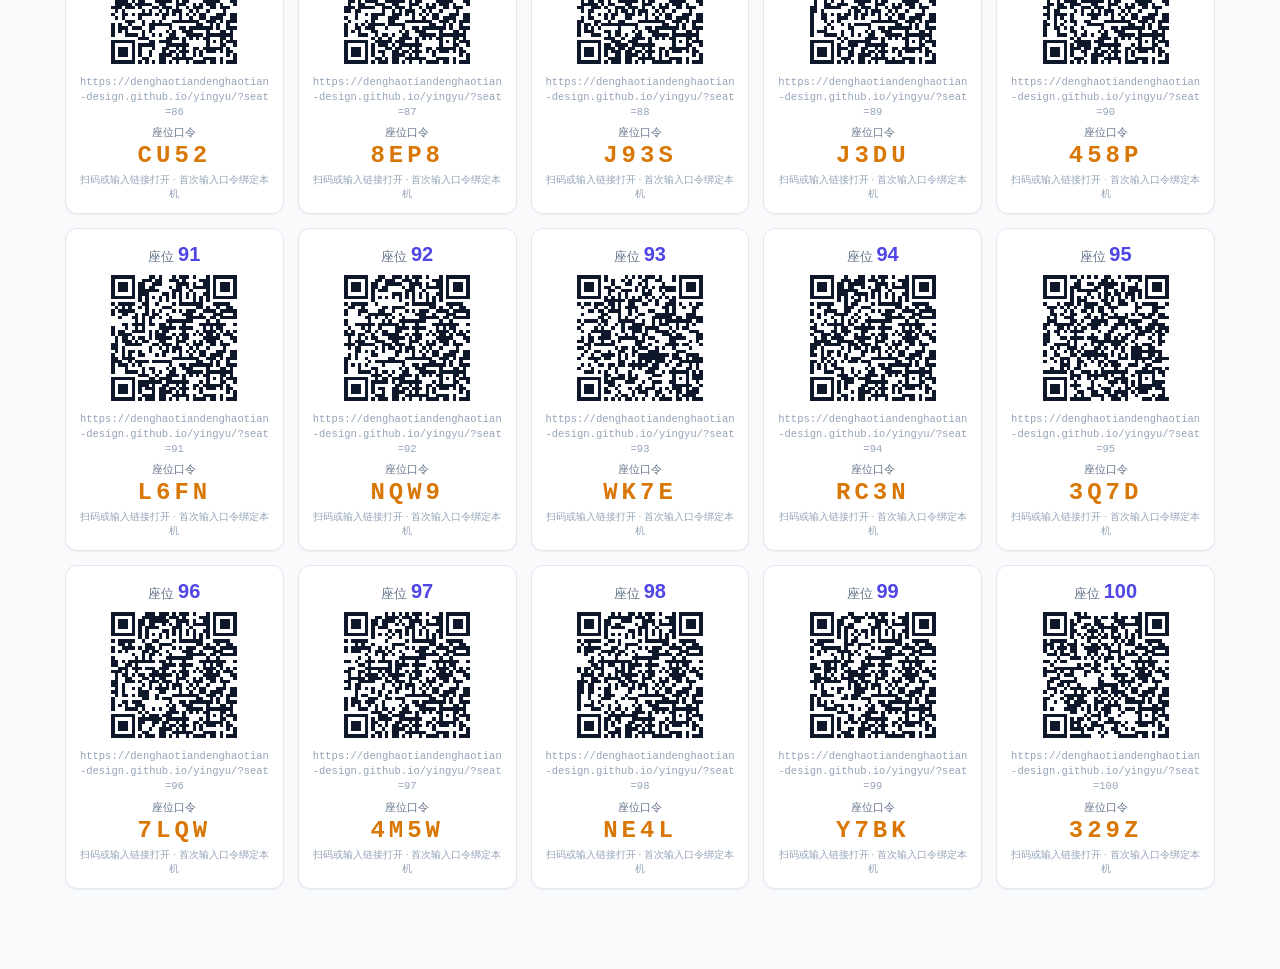
==== commit 1f554840: "dual passwords 01-50 seats.html" ====
--- a/seats.html
+++ b/seats.html
@@ -39,7 +39,8 @@
     line-height: 1.4; font-family: ui-monospace, Menlo, Consolas, monospace;
   }
   .pwd-label { font-size: 11px; color: #64748b; }
-  .pwd { font-size: 24px; font-weight: 800; letter-spacing: 4px; color: #d97706; margin: 2px 0 6px; font-family: ui-monospace, Menlo, Consolas, monospace; }
+  .pwd { font-size: 24px; font-weight: 800; letter-spacing: 4px; color: #d97706; margin: 2px 0 4px; font-family: ui-monospace, Menlo, Consolas, monospace; }
+  .pwd.sub { font-size: 16px; letter-spacing: 3px; color: #94a3b8; margin-bottom: 6px; }
   .tip { font-size: 10px; color: #94a3b8; }
   @media print {
     body { background: #fff; padding: 0; }
@@ -55,7 +56,7 @@
   <h1>🗣 成人英语学习辅助系统 · 座位口令分发表</h1>
   <p class="sub">共 <b>100</b> 个座位，每人一个专属链接，数据按座位完全隔离（各自独立的 localStorage，互不串档）。
   首次扫码 / 打开链接后，输入本座位口令完成设备绑定 → 进入系统；之后本机免输口令，换设备需再次输入。
-  口令是真正的钥匙，<b>请勿转发链接与口令</b>。口令重置：把新口令告诉老师，更新后重新部署（链接不变）。</p>
+  <b>前 50 座支持新旧两套口令，任一口令均可进入（旧口令长期有效）</b>。口令是真正的钥匙，请勿转发链接与口令。</p>
   <p class="sub">站点地址：<a href="https://denghaotiandenghaotian-design.github.io/yingyu/">https://denghaotiandenghaotian-design.github.io/yingyu/</a></p>
   <div class="bar"><button class="print-btn" onclick="window.print()">🖨️ 打印分发表</button></div>
 </div>
@@ -64,400 +65,400 @@
   <div class="qr"><svg xmlns="http://www.w3.org/2000/svg" width="174" height="174" viewBox="0 0 39 39" shape-rendering="crispEdges"><path fill="#ffffff" d="M0 0h39v39H0z"/><path stroke="#0f172a" d="M1 1.5h7m3 0h1m3 0h1m1 0h1m1 0h1m1 0h3m1 0h1m3 0h1m1 0h7M1 2.5h1m5 0h1m2 0h3m1 0h2m1 0h4m1 0h1m4 0h3m1 0h1m5 0h1M1 3.5h1m1 0h3m1 0h1m1 0h2m3 0h4m2 0h4m1 0h1m2 0h2m1 0h1m1 0h3m1 0h1M1 4.5h1m1 0h3m1 0h1m1 0h2m2 0h1m4 0h1m1 0h2m1 0h1m1 0h5m1 0h1m1 0h3m1 0h1M1 5.5h1m1 0h3m1 0h1m1 0h1m1 0h3m5 0h3m2 0h1m4 0h1m1 0h1m1 0h3m1 0h1M1 6.5h1m5 0h1m1 0h2m5 0h2m1 0h1m1 0h1m1 0h1m1 0h1m2 0h2m1 0h1m5 0h1M1 7.5h7m1 0h1m1 0h1m1 0h1m1 0h1m1 0h1m1 0h1m1 0h1m1 0h1m1 0h1m1 0h1m1 0h1m1 0h7M9 8.5h2m6 0h1m3 0h1m3 0h1m1 0h1m1 0h1M1 9.5h1m1 0h5m2 0h2m3 0h1m3 0h1m1 0h7m3 0h5M4 10.5h1m3 0h2m2 0h2m1 0h4m7 0h2m1 0h1m2 0h1m2 0h2M1 11.5h1m3 0h3m3 0h3m1 0h1m3 0h1m1 0h1m1 0h3m2 0h4m1 0h5M1 12.5h1m2 0h2m2 0h1m1 0h3m1 0h1m2 0h1m4 0h3m2 0h1m3 0h3m3 0h1M7 13.5h2m1 0h1m1 0h2m1 0h1m2 0h1m4 0h6m1 0h2m1 0h5M1 14.5h1m3 0h1m2 0h1m3 0h1m4 0h8m4 0h1m2 0h1M1 15.5h2m1 0h6m1 0h3m2 0h1m1 0h1m3 0h1m4 0h8m2 0h1M1 16.5h1m3 0h2m1 0h1m1 0h1m5 0h4m1 0h4m3 0h1m1 0h1m1 0h2M1 17.5h1m1 0h2m2 0h3m2 0h3m1 0h2m4 0h1m3 0h1m1 0h4m1 0h1m1 0h1m1 0h1M1 18.5h3m1 0h2m2 0h1m2 0h1m1 0h3m2 0h1m1 0h3m1 0h1m1 0h1m1 0h2m1 0h1m1 0h3M2 19.5h1m1 0h2m1 0h2m1 0h1m2 0h6m1 0h1m1 0h2m4 0h5m3 0h2M2 20.5h1m2 0h2m1 0h6m1 0h2m3 0h3m2 0h1m1 0h1m1 0h3m1 0h1m3 0h1M1 21.5h3m1 0h5m3 0h2m1 0h3m1 0h1m2 0h1m1 0h3m2 0h2m1 0h3M2 22.5h1m1 0h1m5 0h1m1 0h1m1 0h2m1 0h1m1 0h3m2 0h1m1 0h1m2 0h1m4 0h1M4 23.5h1m1 0h2m1 0h2m1 0h1m2 0h3m1 0h1m1 0h1m1 0h1m1 0h1m1 0h2m3 0h3m1 0h2M2 24.5h1m1 0h1m4 0h3m2 0h3m4 0h1m2 0h1m2 0h2m1 0h4m2 0h2M5 25.5h3m2 0h1m4 0h1m3 0h8m2 0h3m1 0h1m1 0h3M1 26.5h1m4 0h1m3 0h5m1 0h3m7 0h2m2 0h1m1 0h1m2 0h1M1 27.5h1m1 0h1m1 0h1m1 0h3m2 0h2m4 0h1m2 0h2m1 0h7m1 0h1m2 0h3M1 28.5h1m2 0h2m3 0h2m1 0h1m4 0h1m1 0h1m2 0h3m4 0h1m3 0h2m1 0h1M1 29.5h1m3 0h4m1 0h1m1 0h2m1 0h1m2 0h2m3 0h5m1 0h8M9 30.5h1m1 0h1m5 0h4m1 0h1m1 0h1m3 0h2m3 0h2m1 0h1M1 31.5h7m3 0h3m1 0h4m3 0h1m6 0h1m1 0h1m1 0h1m1 0h3M1 32.5h1m5 0h1m1 0h1m2 0h2m1 0h1m1 0h7m5 0h1m3 0h2m2 0h1M1 33.5h1m1 0h3m1 0h1m1 0h1m1 0h1m1 0h1m1 0h3m2 0h1m1 0h1m2 0h2m1 0h6m1 0h1M1 34.5h1m1 0h3m1 0h1m1 0h1m3 0h1m2 0h1m1 0h2m1 0h3m1 0h1m1 0h1m1 0h3m1 0h1m1 0h2M1 35.5h1m1 0h3m1 0h1m1 0h1m3 0h1m1 0h4m1 0h1m1 0h1m4 0h1m7 0h1m1 0h1M1 36.5h1m5 0h1m2 0h3m2 0h2m2 0h5m1 0h1m2 0h4m1 0h1m3 0h1M1 37.5h7m1 0h1m1 0h1m1 0h1m1 0h2m1 0h1m1 0h1m2 0h1m1 0h4m1 0h2m1 0h1m1 0h3"/></svg>
 </div>
   <div class="link">https://denghaotiandenghaotian-design.github.io/yingyu/?seat=01</div>
-  <div class="pwd-label">座位口令</div>
-  <div class="pwd">K3DJ</div>
+  <div class="pwd-label">座位口令（任一口令均可）</div>
+  <div class="pwd">K3DJ</div><div class="pwd sub">（备用）HAEC</div>
   <div class="tip">扫码或输入链接打开 · 首次输入口令绑定本机</div>
 </div><div class="card">
   <div class="seat-no">座位 <span>02</span></div>
   <div class="qr"><svg xmlns="http://www.w3.org/2000/svg" width="174" height="174" viewBox="0 0 39 39" shape-rendering="crispEdges"><path fill="#ffffff" d="M0 0h39v39H0z"/><path stroke="#0f172a" d="M1 1.5h7m5 0h1m1 0h2m2 0h1m1 0h3m1 0h1m3 0h1m1 0h7M1 2.5h1m5 0h1m2 0h2m1 0h3m1 0h4m1 0h1m4 0h3m1 0h1m5 0h1M1 3.5h1m1 0h3m1 0h1m1 0h2m3 0h2m4 0h4m1 0h1m2 0h2m1 0h1m1 0h3m1 0h1M1 4.5h1m1 0h3m1 0h1m1 0h2m2 0h1m4 0h1m1 0h2m1 0h1m1 0h5m1 0h1m1 0h3m1 0h1M1 5.5h1m1 0h3m1 0h1m1 0h6m4 0h3m2 0h1m4 0h1m1 0h1m1 0h3m1 0h1M1 6.5h1m5 0h1m1 0h1m1 0h1m3 0h3m1 0h1m1 0h1m1 0h1m1 0h1m2 0h2m1 0h1m5 0h1M1 7.5h7m1 0h1m1 0h1m1 0h1m1 0h1m1 0h1m1 0h1m1 0h1m1 0h1m1 0h1m1 0h1m1 0h1m1 0h7M9 8.5h3m3 0h1m1 0h1m3 0h1m3 0h1m1 0h1m1 0h1M1 9.5h1m1 0h5m2 0h1m3 0h2m3 0h1m1 0h7m3 0h5M3 10.5h1m4 0h1m2 0h1m4 0h3m7 0h2m1 0h1m2 0h1m2 0h2M1 11.5h1m1 0h5m3 0h1m3 0h1m3 0h1m1 0h1m1 0h3m2 0h4m1 0h5M1 12.5h1m3 0h1m2 0h4m2 0h1m2 0h1m4 0h3m2 0h1m3 0h3m3 0h1M3 13.5h1m3 0h2m1 0h1m2 0h1m1 0h1m2 0h1m4 0h6m1 0h2m1 0h5M5 14.5h1m2 0h1m1 0h1m1 0h1m1 0h1m2 0h8m4 0h1m2 0h1M2 15.5h1m1 0h2m1 0h4m1 0h3m1 0h1m1 0h1m3 0h1m4 0h8m2 0h1M2 16.5h1m5 0h1m2 0h1m3 0h5m1 0h4m3 0h1m1 0h1m1 0h2M1 17.5h1m1 0h1m3 0h2m3 0h1m3 0h2m4 0h1m3 0h1m1 0h4m1 0h1m1 0h1m1 0h1M1 18.5h1m1 0h4m5 0h5m2 0h1m1 0h3m1 0h1m1 0h1m1 0h2m1 0h1m1 0h3M2 19.5h1m2 0h1m1 0h2m1 0h1m1 0h7m1 0h1m1 0h2m4 0h5m3 0h2M2 20.5h1m2 0h2m2 0h3m1 0h1m1 0h2m3 0h3m2 0h1m1 0h1m1 0h3m1 0h1m3 0h1M1 21.5h2m2 0h5m2 0h3m1 0h3m1 0h1m2 0h1m1 0h3m2 0h2m1 0h3M1 22.5h2m1 0h2m6 0h1m2 0h1m1 0h1m1 0h3m2 0h1m1 0h1m2 0h1m4 0h1M2 23.5h1m1 0h2m1 0h1m1 0h2m1 0h1m2 0h3m1 0h1m1 0h1m1 0h1m1 0h1m1 0h2m3 0h3m1 0h2M1 24.5h1m2 0h1m1 0h1m2 0h3m3 0h2m4 0h1m2 0h1m2 0h2m1 0h4m2 0h2M7 25.5h1m2 0h1m3 0h1m4 0h8m2 0h3m1 0h1m1 0h3M1 26.5h3m5 0h3m1 0h2m1 0h3m7 0h2m2 0h1m1 0h1m2 0h1M1 27.5h1m1 0h3m1 0h2m4 0h1m4 0h1m2 0h2m1 0h7m1 0h1m2 0h3M1 28.5h1m2 0h2m4 0h1m2 0h1m3 0h1m1 0h1m2 0h3m4 0h1m3 0h2m1 0h1M1 29.5h1m3 0h4m1 0h1m2 0h1m1 0h1m2 0h2m3 0h5m1 0h8M9 30.5h1m1 0h1m5 0h4m1 0h1m1 0h1m3 0h2m3 0h2m1 0h1M1 31.5h7m2 0h4m1 0h4m3 0h1m6 0h1m1 0h1m1 0h1m1 0h3M1 32.5h1m5 0h1m1 0h1m2 0h4m1 0h7m5 0h1m3 0h2m2 0h1M1 33.5h1m1 0h3m1 0h1m1 0h2m4 0h3m2 0h1m1 0h1m2 0h2m1 0h6m1 0h1M1 34.5h1m1 0h3m1 0h1m1 0h1m6 0h1m1 0h2m1 0h3m1 0h1m1 0h1m1 0h3m1 0h1m1 0h2M1 35.5h1m1 0h3m1 0h1m1 0h1m2 0h1m2 0h4m1 0h1m1 0h1m2 0h1m1 0h1m7 0h1m1 0h1M1 36.5h1m5 0h1m2 0h4m1 0h2m2 0h7m2 0h4m1 0h1m3 0h1M1 37.5h7m1 0h1m1 0h1m1 0h1m1 0h2m1 0h1m1 0h1m2 0h1m1 0h4m1 0h2m1 0h1m1 0h3"/></svg>
 </div>
   <div class="link">https://denghaotiandenghaotian-design.github.io/yingyu/?seat=02</div>
-  <div class="pwd-label">座位口令</div>
-  <div class="pwd">PRDV</div>
+  <div class="pwd-label">座位口令（任一口令均可）</div>
+  <div class="pwd">PRDV</div><div class="pwd sub">（备用）FXEE</div>
   <div class="tip">扫码或输入链接打开 · 首次输入口令绑定本机</div>
 </div><div class="card">
   <div class="seat-no">座位 <span>03</span></div>
   <div class="qr"><svg xmlns="http://www.w3.org/2000/svg" width="174" height="174" viewBox="0 0 39 39" shape-rendering="crispEdges"><path fill="#ffffff" d="M0 0h39v39H0z"/><path stroke="#0f172a" d="M1 1.5h7m3 0h3m1 0h1m3 0h1m1 0h3m1 0h1m3 0h1m1 0h7M1 2.5h1m5 0h1m2 0h6m1 0h4m1 0h1m4 0h3m1 0h1m5 0h1M1 3.5h1m1 0h3m1 0h1m1 0h2m3 0h3m3 0h4m1 0h1m2 0h2m1 0h1m1 0h3m1 0h1M1 4.5h1m1 0h3m1 0h1m1 0h2m2 0h1m4 0h1m1 0h2m1 0h1m1 0h5m1 0h1m1 0h3m1 0h1M1 5.5h1m1 0h3m1 0h1m1 0h5m5 0h3m2 0h1m4 0h1m1 0h1m1 0h3m1 0h1M1 6.5h1m5 0h1m1 0h1m4 0h4m1 0h1m1 0h1m1 0h1m1 0h1m2 0h2m1 0h1m5 0h1M1 7.5h7m1 0h1m1 0h1m1 0h1m1 0h1m1 0h1m1 0h1m1 0h1m1 0h1m1 0h1m1 0h1m1 0h1m1 0h7M9 8.5h2m3 0h1m2 0h1m3 0h1m3 0h1m1 0h1m1 0h1M1 9.5h1m1 0h5m7 0h1m3 0h1m1 0h7m3 0h5M8 10.5h2m2 0h1m3 0h3m7 0h2m1 0h1m2 0h1m2 0h2M1 11.5h1m2 0h6m1 0h2m2 0h1m3 0h1m1 0h1m1 0h3m2 0h4m1 0h5M1 12.5h1m2 0h2m3 0h6m2 0h1m4 0h3m2 0h1m3 0h3m3 0h1M3 13.5h1m3 0h2m1 0h1m2 0h1m1 0h1m2 0h1m4 0h6m1 0h2m1 0h5M1 14.5h1m6 0h1m3 0h1m1 0h1m2 0h8m4 0h1m2 0h1M2 15.5h1m1 0h6m2 0h2m1 0h2m1 0h1m3 0h1m4 0h8m2 0h1M1 16.5h1m6 0h1m2 0h1m2 0h6m1 0h4m3 0h1m1 0h1m1 0h2M1 17.5h5m1 0h2m1 0h1m1 0h1m1 0h4m4 0h1m3 0h1m1 0h4m1 0h1m1 0h1m1 0h1M1 18.5h1m2 0h2m5 0h6m2 0h1m1 0h3m1 0h1m1 0h1m1 0h2m1 0h1m1 0h3M2 19.5h1m1 0h2m1 0h1m2 0h1m1 0h1m1 0h5m1 0h1m1 0h2m4 0h5m3 0h2M2 20.5h5m1 0h1m1 0h2m1 0h1m1 0h2m3 0h3m2 0h1m1 0h1m1 0h3m1 0h1m3 0h1M1 21.5h2m2 0h3m1 0h1m3 0h2m1 0h3m1 0h1m2 0h1m1 0h3m2 0h2m1 0h3M2 22.5h1m1 0h1m5 0h1m1 0h1m2 0h1m1 0h1m1 0h3m2 0h1m1 0h1m2 0h1m4 0h1M1 23.5h2m1 0h1m2 0h1m1 0h2m1 0h1m1 0h1m1 0h2m1 0h1m1 0h1m1 0h1m1 0h1m1 0h2m3 0h3m1 0h2M2 24.5h1m1 0h1m1 0h1m2 0h1m1 0h1m2 0h1m1 0h1m4 0h1m2 0h1m2 0h2m1 0h4m2 0h2M2 25.5h1m2 0h3m1 0h1m3 0h1m5 0h8m2 0h3m1 0h1m1 0h3M1 26.5h2m1 0h1m3 0h1m1 0h1m3 0h1m1 0h3m7 0h2m2 0h1m1 0h1m2 0h1M1 27.5h1m2 0h2m1 0h2m3 0h2m4 0h1m2 0h2m1 0h7m1 0h1m2 0h3M1 28.5h1m2 0h2m3 0h2m1 0h2m3 0h1m1 0h1m2 0h3m4 0h1m3 0h2m1 0h1M1 29.5h1m3 0h3m2 0h1m1 0h2m1 0h1m2 0h2m3 0h5m1 0h8M9 30.5h3m2 0h1m2 0h4m1 0h1m1 0h1m3 0h2m3 0h2m1 0h1M1 31.5h7m4 0h3m1 0h3m3 0h1m6 0h1m1 0h1m1 0h1m1 0h3M1 32.5h1m5 0h1m1 0h2m1 0h3m2 0h7m5 0h1m3 0h2m2 0h1M1 33.5h1m1 0h3m1 0h1m1 0h2m3 0h4m2 0h1m1 0h1m2 0h2m1 0h6m1 0h1M1 34.5h1m1 0h3m1 0h1m1 0h1m1 0h1m3 0h2m1 0h2m1 0h3m1 0h1m1 0h1m1 0h3m1 0h1m1 0h2M1 35.5h1m1 0h3m1 0h1m1 0h1m2 0h1m2 0h4m1 0h1m1 0h1m4 0h1m7 0h1m1 0h1M1 36.5h1m5 0h1m2 0h3m2 0h2m2 0h7m2 0h4m1 0h1m3 0h1M1 37.5h7m1 0h1m1 0h3m1 0h2m1 0h1m1 0h1m2 0h1m1 0h4m1 0h2m1 0h1m1 0h3"/></svg>
 </div>
   <div class="link">https://denghaotiandenghaotian-design.github.io/yingyu/?seat=03</div>
-  <div class="pwd-label">座位口令</div>
-  <div class="pwd">JHTR</div>
+  <div class="pwd-label">座位口令（任一口令均可）</div>
+  <div class="pwd">JHTR</div><div class="pwd sub">（备用）VLSV</div>
   <div class="tip">扫码或输入链接打开 · 首次输入口令绑定本机</div>
 </div><div class="card">
   <div class="seat-no">座位 <span>04</span></div>
   <div class="qr"><svg xmlns="http://www.w3.org/2000/svg" width="174" height="174" viewBox="0 0 39 39" shape-rendering="crispEdges"><path fill="#ffffff" d="M0 0h39v39H0z"/><path stroke="#0f172a" d="M1 1.5h7m4 0h2m1 0h3m1 0h1m1 0h3m1 0h1m3 0h1m1 0h7M1 2.5h1m5 0h1m2 0h3m1 0h7m1 0h1m4 0h3m1 0h1m5 0h1M1 3.5h1m1 0h3m1 0h1m1 0h2m1 0h1m1 0h2m1 0h1m2 0h4m1 0h1m2 0h2m1 0h1m1 0h3m1 0h1M1 4.5h1m1 0h3m1 0h1m1 0h2m2 0h1m2 0h1m1 0h1m1 0h2m1 0h1m1 0h5m1 0h1m1 0h3m1 0h1M1 5.5h1m1 0h3m1 0h1m1 0h1m1 0h3m5 0h3m2 0h1m4 0h1m1 0h1m1 0h3m1 0h1M1 6.5h1m5 0h1m1 0h2m3 0h4m1 0h1m1 0h1m1 0h1m1 0h1m2 0h2m1 0h1m5 0h1M1 7.5h7m1 0h1m1 0h1m1 0h1m1 0h1m1 0h1m1 0h1m1 0h1m1 0h1m1 0h1m1 0h1m1 0h1m1 0h7M9 8.5h2m3 0h1m2 0h1m3 0h1m3 0h1m1 0h1m1 0h1M1 9.5h1m1 0h5m3 0h1m1 0h1m1 0h1m3 0h1m1 0h7m3 0h5M2 10.5h2m4 0h1m6 0h4m7 0h2m1 0h1m2 0h1m2 0h2M1 11.5h1m1 0h6m2 0h1m3 0h1m3 0h1m1 0h1m1 0h3m2 0h4m1 0h5M1 12.5h1m1 0h1m1 0h1m2 0h7m2 0h1m4 0h3m2 0h1m3 0h3m3 0h1M7 13.5h1m2 0h1m2 0h1m1 0h1m2 0h1m4 0h6m1 0h2m1 0h5M8 14.5h1m3 0h1m1 0h1m2 0h8m4 0h1m2 0h1M1 15.5h1m2 0h1m2 0h3m1 0h3m1 0h2m1 0h1m3 0h1m4 0h8m2 0h1M1 16.5h2m3 0h1m1 0h1m1 0h2m2 0h1m1 0h4m1 0h4m3 0h1m1 0h1m1 0h2M2 17.5h3m2 0h2m2 0h3m2 0h2m4 0h1m3 0h1m1 0h4m1 0h1m1 0h1m1 0h1M1 18.5h2m2 0h2m1 0h1m2 0h1m2 0h1m1 0h1m2 0h1m1 0h3m1 0h1m1 0h1m1 0h2m1 0h1m1 0h3M2 19.5h1m1 0h2m1 0h1m2 0h1m1 0h7m1 0h1m1 0h2m4 0h5m3 0h2M2 20.5h2m1 0h2m3 0h2m3 0h2m3 0h3m2 0h1m1 0h1m1 0h3m1 0h1m3 0h1M1 21.5h2m2 0h5m2 0h3m1 0h3m1 0h1m2 0h1m1 0h3m2 0h2m1 0h3M2 22.5h1m1 0h1m7 0h1m2 0h1m1 0h1m1 0h3m2 0h1m1 0h1m2 0h1m4 0h1M1 23.5h2m1 0h1m1 0h2m1 0h2m1 0h1m2 0h3m1 0h1m1 0h1m1 0h1m1 0h1m1 0h2m3 0h3m1 0h2M4 24.5h1m4 0h1m5 0h2m4 0h1m2 0h1m2 0h2m1 0h4m2 0h2M1 25.5h2m2 0h1m1 0h1m2 0h2m1 0h2m4 0h8m2 0h3m1 0h1m1 0h3M1 26.5h1m1 0h2m1 0h1m2 0h2m2 0h6m7 0h2m2 0h1m1 0h1m2 0h1M1 27.5h1m1 0h3m1 0h1m4 0h2m4 0h1m2 0h2m1 0h7m1 0h1m2 0h3M1 28.5h1m1 0h3m2 0h1m1 0h1m6 0h1m1 0h1m2 0h3m4 0h1m3 0h2m1 0h1M1 29.5h1m3 0h3m2 0h1m1 0h2m1 0h1m2 0h2m3 0h5m1 0h8M9 30.5h1m1 0h1m5 0h4m1 0h1m1 0h1m3 0h2m3 0h2m1 0h1M1 31.5h7m2 0h1m1 0h2m1 0h4m3 0h1m6 0h1m1 0h1m1 0h1m1 0h3M1 32.5h1m5 0h1m1 0h2m1 0h3m2 0h7m5 0h1m3 0h2m2 0h1M1 33.5h1m1 0h3m1 0h1m1 0h3m3 0h3m2 0h1m1 0h1m2 0h2m1 0h6m1 0h1M1 34.5h1m1 0h3m1 0h1m1 0h1m2 0h1m3 0h1m1 0h2m1 0h3m1 0h1m1 0h1m1 0h3m1 0h1m1 0h2M1 35.5h1m1 0h3m1 0h1m1 0h1m3 0h1m1 0h4m1 0h1m1 0h1m2 0h1m1 0h1m7 0h1m1 0h1M1 36.5h1m5 0h1m2 0h2m1 0h1m1 0h2m2 0h5m4 0h4m1 0h1m3 0h1M1 37.5h7m1 0h1m1 0h3m1 0h2m1 0h1m1 0h1m2 0h1m1 0h4m1 0h2m1 0h1m1 0h3"/></svg>
 </div>
   <div class="link">https://denghaotiandenghaotian-design.github.io/yingyu/?seat=04</div>
-  <div class="pwd-label">座位口令</div>
-  <div class="pwd">8PEQ</div>
+  <div class="pwd-label">座位口令（任一口令均可）</div>
+  <div class="pwd">8PEQ</div><div class="pwd sub">（备用）63KZ</div>
   <div class="tip">扫码或输入链接打开 · 首次输入口令绑定本机</div>
 </div><div class="card">
   <div class="seat-no">座位 <span>05</span></div>
   <div class="qr"><svg xmlns="http://www.w3.org/2000/svg" width="174" height="174" viewBox="0 0 39 39" shape-rendering="crispEdges"><path fill="#ffffff" d="M0 0h39v39H0z"/><path stroke="#0f172a" d="M1 1.5h7m3 0h1m1 0h1m1 0h1m1 0h1m1 0h1m1 0h3m1 0h1m3 0h1m1 0h7M1 2.5h1m5 0h1m2 0h2m2 0h7m1 0h1m4 0h3m1 0h1m5 0h1M1 3.5h1m1 0h3m1 0h1m1 0h2m1 0h1m1 0h4m2 0h4m1 0h1m2 0h2m1 0h1m1 0h3m1 0h1M1 4.5h1m1 0h3m1 0h1m1 0h2m2 0h1m2 0h1m1 0h1m1 0h2m1 0h1m1 0h5m1 0h1m1 0h3m1 0h1M1 5.5h1m1 0h3m1 0h1m1 0h1m1 0h4m4 0h3m2 0h1m4 0h1m1 0h1m1 0h3m1 0h1M1 6.5h1m5 0h1m1 0h3m3 0h3m1 0h1m1 0h1m1 0h1m1 0h1m2 0h2m1 0h1m5 0h1M1 7.5h7m1 0h1m1 0h1m1 0h1m1 0h1m1 0h1m1 0h1m1 0h1m1 0h1m1 0h1m1 0h1m1 0h1m1 0h7M9 8.5h3m3 0h1m1 0h1m3 0h1m3 0h1m1 0h1m1 0h1M1 9.5h1m1 0h5m2 0h2m1 0h3m3 0h1m1 0h7m3 0h5M2 10.5h1m5 0h2m1 0h2m2 0h4m7 0h2m1 0h1m2 0h1m2 0h2M1 11.5h1m2 0h4m1 0h1m1 0h2m2 0h1m3 0h1m1 0h1m1 0h3m2 0h4m1 0h5M1 12.5h1m1 0h3m3 0h3m2 0h1m2 0h1m4 0h3m2 0h1m3 0h3m3 0h1M7 13.5h1m2 0h1m2 0h1m1 0h1m2 0h1m4 0h6m1 0h2m1 0h5M1 14.5h1m3 0h1m2 0h1m1 0h1m1 0h1m1 0h1m2 0h8m4 0h1m2 0h1M1 15.5h1m2 0h1m1 0h9m1 0h1m1 0h1m3 0h1m4 0h8m2 0h1M6 16.5h1m1 0h1m1 0h2m4 0h4m1 0h4m3 0h1m1 0h1m1 0h2M3 17.5h1m1 0h1m1 0h2m1 0h8m4 0h1m3 0h1m1 0h4m1 0h1m1 0h1m1 0h1M1 18.5h3m1 0h1m2 0h1m5 0h1m1 0h1m2 0h1m1 0h3m1 0h1m1 0h1m1 0h2m1 0h1m1 0h3M2 19.5h1m2 0h1m1 0h2m1 0h1m1 0h1m1 0h5m1 0h1m1 0h2m4 0h5m3 0h2M2 20.5h1m1 0h3m1 0h4m3 0h2m3 0h3m2 0h1m1 0h1m1 0h3m1 0h1m3 0h1M1 21.5h2m2 0h3m1 0h1m3 0h2m1 0h3m1 0h1m2 0h1m1 0h3m2 0h2m1 0h3M1 22.5h2m1 0h2m4 0h1m1 0h1m2 0h1m1 0h1m1 0h3m2 0h1m1 0h1m2 0h1m4 0h1M2 23.5h1m1 0h4m1 0h2m1 0h1m1 0h1m1 0h2m1 0h1m1 0h1m1 0h1m1 0h1m1 0h2m3 0h3m1 0h2M1 24.5h2m1 0h1m4 0h2m3 0h1m1 0h1m4 0h1m2 0h1m2 0h2m1 0h4m2 0h2M1 25.5h1m4 0h2m1 0h1m1 0h1m7 0h8m2 0h3m1 0h1m1 0h3M1 26.5h1m4 0h1m1 0h1m1 0h2m2 0h5m7 0h2m2 0h1m1 0h1m2 0h1M1 27.5h1m2 0h2m1 0h1m5 0h1m4 0h1m2 0h2m1 0h7m1 0h1m2 0h3M1 28.5h1m1 0h3m2 0h3m1 0h1m4 0h1m1 0h1m2 0h3m4 0h1m3 0h2m1 0h1M1 29.5h1m3 0h4m1 0h1m2 0h1m1 0h1m2 0h2m3 0h5m1 0h8M9 30.5h3m2 0h1m2 0h4m1 0h1m1 0h1m3 0h2m3 0h2m1 0h1M1 31.5h7m3 0h4m1 0h3m3 0h1m6 0h1m1 0h1m1 0h1m1 0h3M1 32.5h1m5 0h1m1 0h1m2 0h4m1 0h7m5 0h1m3 0h2m2 0h1M1 33.5h1m1 0h3m1 0h1m1 0h3m2 0h4m2 0h1m1 0h1m2 0h2m1 0h6m1 0h1M1 34.5h1m1 0h3m1 0h1m1 0h1m1 0h2m2 0h2m1 0h2m1 0h3m1 0h1m1 0h1m1 0h3m1 0h1m1 0h2M1 35.5h1m1 0h3m1 0h1m1 0h1m3 0h1m1 0h4m1 0h1m1 0h1m4 0h1m7 0h1m1 0h1M1 36.5h1m5 0h1m2 0h2m3 0h2m2 0h5m4 0h4m1 0h1m3 0h1M1 37.5h7m1 0h1m1 0h1m1 0h1m1 0h2m1 0h1m1 0h1m2 0h1m1 0h4m1 0h2m1 0h1m1 0h3"/></svg>
 </div>
   <div class="link">https://denghaotiandenghaotian-design.github.io/yingyu/?seat=05</div>
-  <div class="pwd-label">座位口令</div>
-  <div class="pwd">HXXL</div>
+  <div class="pwd-label">座位口令（任一口令均可）</div>
+  <div class="pwd">HXXL</div><div class="pwd sub">（备用）ZCUD</div>
   <div class="tip">扫码或输入链接打开 · 首次输入口令绑定本机</div>
 </div><div class="card">
   <div class="seat-no">座位 <span>06</span></div>
   <div class="qr"><svg xmlns="http://www.w3.org/2000/svg" width="174" height="174" viewBox="0 0 39 39" shape-rendering="crispEdges"><path fill="#ffffff" d="M0 0h39v39H0z"/><path stroke="#0f172a" d="M1 1.5h7m7 0h2m2 0h1m1 0h3m1 0h1m3 0h1m1 0h7M1 2.5h1m5 0h1m2 0h11m1 0h1m4 0h3m1 0h1m5 0h1M1 3.5h1m1 0h3m1 0h1m1 0h2m1 0h1m1 0h2m4 0h4m1 0h1m2 0h2m1 0h1m1 0h3m1 0h1M1 4.5h1m1 0h3m1 0h1m1 0h2m2 0h1m2 0h1m1 0h1m1 0h2m1 0h1m1 0h5m1 0h1m1 0h3m1 0h1M1 5.5h1m1 0h3m1 0h1m1 0h5m5 0h3m2 0h1m4 0h1m1 0h1m1 0h3m1 0h1M1 6.5h1m5 0h1m1 0h1m6 0h2m1 0h1m1 0h1m1 0h1m1 0h1m2 0h2m1 0h1m5 0h1M1 7.5h7m1 0h1m1 0h1m1 0h1m1 0h1m1 0h1m1 0h1m1 0h1m1 0h1m1 0h1m1 0h1m1 0h1m1 0h7M9 8.5h2m6 0h1m3 0h1m3 0h1m1 0h1m1 0h1M1 9.5h1m1 0h5m2 0h1m2 0h1m1 0h1m3 0h1m1 0h7m3 0h5M2 10.5h3m3 0h1m4 0h1m2 0h3m7 0h2m1 0h1m2 0h1m2 0h2M1 11.5h1m1 0h1m1 0h3m1 0h1m1 0h1m1 0h1m1 0h1m3 0h1m1 0h1m1 0h3m2 0h4m1 0h5M1 12.5h1m1 0h1m1 0h1m4 0h3m1 0h1m2 0h1m4 0h3m2 0h1m3 0h3m3 0h1M3 13.5h1m3 0h1m2 0h1m1 0h2m1 0h1m2 0h1m4 0h6m1 0h2m1 0h5M5 14.5h1m2 0h1m3 0h1m4 0h8m4 0h1m2 0h1M4 15.5h1m2 0h3m2 0h2m2 0h1m1 0h1m3 0h1m4 0h8m2 0h1M1 16.5h2m2 0h1m2 0h1m6 0h5m1 0h4m3 0h1m1 0h1m1 0h2M3 17.5h3m1 0h6m2 0h3m4 0h1m3 0h1m1 0h4m1 0h1m1 0h1m1 0h1M1 18.5h1m1 0h3m2 0h2m3 0h2m1 0h1m2 0h1m1 0h3m1 0h1m1 0h1m1 0h2m1 0h1m1 0h3M2 19.5h1m1 0h2m1 0h2m1 0h1m3 0h5m1 0h1m1 0h2m4 0h5m3 0h2M2 20.5h1m1 0h3m2 0h4m2 0h2m3 0h3m2 0h1m1 0h1m1 0h3m1 0h1m3 0h1M1 21.5h3m1 0h3m1 0h1m2 0h3m1 0h3m1 0h1m2 0h1m1 0h3m2 0h2m1 0h3M2 22.5h1m1 0h1m7 0h1m1 0h2m1 0h1m1 0h3m2 0h1m1 0h1m2 0h1m4 0h1M4 23.5h1m2 0h1m1 0h2m1 0h1m1 0h1m1 0h2m1 0h1m1 0h1m1 0h1m1 0h1m1 0h2m3 0h3m1 0h2M4 24.5h1m1 0h1m2 0h2m5 0h1m4 0h1m2 0h1m2 0h2m1 0h4m2 0h2M1 25.5h1m3 0h1m1 0h1m1 0h1m1 0h1m2 0h2m3 0h8m2 0h3m1 0h1m1 0h3M1 26.5h3m4 0h5m1 0h5m7 0h2m2 0h1m1 0h1m2 0h1M1 27.5h1m3 0h1m1 0h1m1 0h1m2 0h2m4 0h1m2 0h2m1 0h7m1 0h1m2 0h3M1 28.5h1m1 0h3m2 0h1m1 0h1m2 0h1m3 0h1m1 0h1m2 0h3m4 0h1m3 0h2m1 0h1M1 29.5h1m3 0h4m1 0h1m1 0h2m1 0h1m2 0h2m3 0h5m1 0h8M9 30.5h3m2 0h1m2 0h4m1 0h1m1 0h1m3 0h2m3 0h2m1 0h1M1 31.5h7m2 0h5m1 0h3m3 0h1m6 0h1m1 0h1m1 0h1m1 0h3M1 32.5h1m5 0h1m1 0h1m2 0h2m1 0h1m1 0h7m5 0h1m3 0h2m2 0h1M1 33.5h1m1 0h3m1 0h1m1 0h1m3 0h5m2 0h1m1 0h1m2 0h2m1 0h6m1 0h1M1 34.5h1m1 0h3m1 0h1m1 0h1m1 0h3m1 0h2m1 0h2m1 0h3m1 0h1m1 0h1m1 0h3m1 0h1m1 0h2M1 35.5h1m1 0h3m1 0h1m1 0h1m2 0h1m2 0h4m1 0h1m1 0h1m2 0h1m1 0h1m7 0h1m1 0h1M1 36.5h1m5 0h1m2 0h2m1 0h1m1 0h2m2 0h6m3 0h4m1 0h1m3 0h1M1 37.5h7m1 0h1m1 0h1m1 0h1m1 0h2m1 0h1m1 0h1m2 0h1m1 0h4m1 0h2m1 0h1m1 0h3"/></svg>
 </div>
   <div class="link">https://denghaotiandenghaotian-design.github.io/yingyu/?seat=06</div>
-  <div class="pwd-label">座位口令</div>
-  <div class="pwd">KMD4</div>
+  <div class="pwd-label">座位口令（任一口令均可）</div>
+  <div class="pwd">KMD4</div><div class="pwd sub">（备用）22MS</div>
   <div class="tip">扫码或输入链接打开 · 首次输入口令绑定本机</div>
 </div><div class="card">
   <div class="seat-no">座位 <span>07</span></div>
   <div class="qr"><svg xmlns="http://www.w3.org/2000/svg" width="174" height="174" viewBox="0 0 39 39" shape-rendering="crispEdges"><path fill="#ffffff" d="M0 0h39v39H0z"/><path stroke="#0f172a" d="M1 1.5h7m3 0h2m2 0h1m3 0h1m1 0h3m1 0h1m3 0h1m1 0h7M1 2.5h1m5 0h1m2 0h2m1 0h8m1 0h1m4 0h3m1 0h1m5 0h1M1 3.5h1m1 0h3m1 0h1m1 0h2m1 0h1m1 0h3m3 0h4m1 0h1m2 0h2m1 0h1m1 0h3m1 0h1M1 4.5h1m1 0h3m1 0h1m1 0h2m2 0h1m2 0h1m1 0h1m1 0h2m1 0h1m1 0h5m1 0h1m1 0h3m1 0h1M1 5.5h1m1 0h3m1 0h1m1 0h6m4 0h3m2 0h1m4 0h1m1 0h1m1 0h3m1 0h1M1 6.5h1m5 0h1m1 0h1m1 0h1m2 0h1m1 0h2m1 0h1m1 0h1m1 0h1m1 0h1m2 0h2m1 0h1m5 0h1M1 7.5h7m1 0h1m1 0h1m1 0h1m1 0h1m1 0h1m1 0h1m1 0h1m1 0h1m1 0h1m1 0h1m1 0h1m1 0h7M9 8.5h3m2 0h2m1 0h1m3 0h1m3 0h1m1 0h1m1 0h1M1 9.5h1m1 0h5m5 0h3m3 0h1m1 0h7m3 0h5M2 10.5h1m1 0h1m3 0h2m1 0h3m2 0h3m7 0h2m1 0h1m2 0h1m2 0h2M1 11.5h1m3 0h4m2 0h3m1 0h1m3 0h1m1 0h1m1 0h3m2 0h4m1 0h5M1 12.5h1m1 0h3m2 0h1m1 0h2m1 0h2m2 0h1m4 0h3m2 0h1m3 0h3m3 0h1M3 13.5h1m3 0h1m2 0h1m1 0h2m1 0h1m2 0h1m4 0h6m1 0h2m1 0h5M1 14.5h1m6 0h1m1 0h1m1 0h1m4 0h8m4 0h1m2 0h1M4 15.5h1m1 0h5m1 0h5m1 0h1m3 0h1m4 0h8m2 0h1M5 16.5h1m2 0h1m5 0h6m1 0h4m3 0h1m1 0h1m1 0h2M2 17.5h2m3 0h3m1 0h2m1 0h1m1 0h2m4 0h1m3 0h1m1 0h4m1 0h1m1 0h1m1 0h1M1 18.5h1m2 0h3m1 0h2m1 0h1m1 0h2m1 0h1m2 0h1m1 0h3m1 0h1m1 0h1m1 0h2m1 0h1m1 0h3M2 19.5h1m2 0h1m1 0h1m2 0h1m2 0h6m1 0h1m1 0h2m4 0h5m3 0h2M2 20.5h2m1 0h2m1 0h1m1 0h3m2 0h2m3 0h3m2 0h1m1 0h1m1 0h3m1 0h1m3 0h1M1 21.5h3m1 0h5m3 0h2m1 0h3m1 0h1m2 0h1m1 0h3m2 0h2m1 0h3M1 22.5h2m1 0h2m4 0h1m1 0h1m1 0h2m1 0h1m1 0h3m2 0h1m1 0h1m2 0h1m4 0h1M1 23.5h1m2 0h2m1 0h1m1 0h2m1 0h1m2 0h3m1 0h1m1 0h1m1 0h1m1 0h1m1 0h2m3 0h3m1 0h2M1 24.5h2m1 0h1m1 0h1m2 0h1m4 0h3m4 0h1m2 0h1m2 0h2m1 0h4m2 0h2M1 25.5h2m3 0h2m2 0h2m1 0h1m1 0h1m3 0h8m2 0h3m1 0h1m1 0h3M1 26.5h2m1 0h1m5 0h1m1 0h7m7 0h2m2 0h1m1 0h1m2 0h1M1 27.5h1m1 0h1m1 0h1m1 0h1m1 0h1m3 0h1m4 0h1m2 0h2m1 0h7m1 0h1m2 0h3M1 28.5h1m1 0h3m2 0h3m1 0h2m3 0h1m1 0h1m2 0h3m4 0h1m3 0h2m1 0h1M1 29.5h1m3 0h3m2 0h1m2 0h1m1 0h1m2 0h2m3 0h5m1 0h8M9 30.5h1m1 0h1m5 0h4m1 0h1m1 0h1m3 0h2m3 0h2m1 0h1M1 31.5h7m4 0h2m1 0h4m3 0h1m6 0h1m1 0h1m1 0h1m1 0h3M1 32.5h1m5 0h1m1 0h2m1 0h2m3 0h7m5 0h1m3 0h2m2 0h1M1 33.5h1m1 0h3m1 0h1m1 0h1m3 0h1m1 0h3m2 0h1m1 0h1m2 0h2m1 0h6m1 0h1M1 34.5h1m1 0h3m1 0h1m1 0h1m2 0h2m2 0h1m1 0h2m1 0h3m1 0h1m1 0h1m1 0h3m1 0h1m1 0h2M1 35.5h1m1 0h3m1 0h1m1 0h1m2 0h1m2 0h4m1 0h1m1 0h1m4 0h1m7 0h1m1 0h1M1 36.5h1m5 0h1m2 0h2m3 0h2m2 0h6m3 0h4m1 0h1m3 0h1M1 37.5h7m1 0h1m1 0h3m1 0h2m1 0h1m1 0h1m2 0h1m1 0h4m1 0h2m1 0h1m1 0h3"/></svg>
 </div>
   <div class="link">https://denghaotiandenghaotian-design.github.io/yingyu/?seat=07</div>
-  <div class="pwd-label">座位口令</div>
-  <div class="pwd">ELN7</div>
+  <div class="pwd-label">座位口令（任一口令均可）</div>
+  <div class="pwd">ELN7</div><div class="pwd sub">（备用）YELJ</div>
   <div class="tip">扫码或输入链接打开 · 首次输入口令绑定本机</div>
 </div><div class="card">
   <div class="seat-no">座位 <span>08</span></div>
   <div class="qr"><svg xmlns="http://www.w3.org/2000/svg" width="174" height="174" viewBox="0 0 39 39" shape-rendering="crispEdges"><path fill="#ffffff" d="M0 0h39v39H0z"/><path stroke="#0f172a" d="M1 1.5h7m4 0h1m3 0h1m2 0h1m1 0h3m1 0h1m3 0h1m1 0h7M1 2.5h1m5 0h1m2 0h11m1 0h1m4 0h3m1 0h1m5 0h1M1 3.5h1m1 0h3m1 0h1m1 0h2m2 0h3m1 0h1m2 0h4m1 0h1m2 0h2m1 0h1m1 0h3m1 0h1M1 4.5h1m1 0h3m1 0h1m1 0h2m2 0h1m4 0h1m1 0h2m1 0h1m1 0h5m1 0h1m1 0h3m1 0h1M1 5.5h1m1 0h3m1 0h1m1 0h5m5 0h3m2 0h1m4 0h1m1 0h1m1 0h3m1 0h1M1 6.5h1m5 0h1m1 0h1m1 0h1m4 0h2m1 0h1m1 0h1m1 0h1m1 0h1m2 0h2m1 0h1m5 0h1M1 7.5h7m1 0h1m1 0h1m1 0h1m1 0h1m1 0h1m1 0h1m1 0h1m1 0h1m1 0h1m1 0h1m1 0h1m1 0h7M9 8.5h3m5 0h1m3 0h1m3 0h1m1 0h1m1 0h1M1 9.5h1m1 0h5m2 0h2m1 0h3m3 0h1m1 0h7m3 0h5M4 10.5h1m1 0h1m1 0h2m1 0h2m3 0h3m7 0h2m1 0h1m2 0h1m2 0h2M1 11.5h1m3 0h3m3 0h1m3 0h1m3 0h1m1 0h1m1 0h3m2 0h4m1 0h5M1 12.5h1m1 0h3m2 0h5m1 0h1m2 0h1m4 0h3m2 0h1m3 0h3m3 0h1M7 13.5h1m2 0h1m1 0h2m1 0h1m2 0h1m4 0h6m1 0h2m1 0h5M1 14.5h1m6 0h1m1 0h1m1 0h1m4 0h8m4 0h1m2 0h1M1 15.5h2m1 0h6m2 0h3m1 0h1m1 0h1m3 0h1m4 0h8m2 0h1M5 16.5h1m2 0h1m1 0h2m2 0h6m1 0h4m3 0h1m1 0h1m1 0h2M1 17.5h1m1 0h2m1 0h3m1 0h1m1 0h3m1 0h2m4 0h1m3 0h1m1 0h4m1 0h1m1 0h1m1 0h1M1 18.5h5m2 0h2m2 0h3m1 0h1m2 0h1m1 0h3m1 0h1m1 0h1m1 0h2m1 0h1m1 0h3M2 19.5h4m1 0h1m1 0h2m2 0h6m1 0h1m1 0h2m4 0h5m3 0h2M2 20.5h1m1 0h3m3 0h2m3 0h2m3 0h3m2 0h1m1 0h1m1 0h3m1 0h1m3 0h1M1 21.5h2m2 0h3m1 0h1m3 0h2m1 0h3m1 0h1m2 0h1m1 0h3m2 0h2m1 0h3M2 22.5h1m1 0h2m6 0h1m2 0h1m1 0h1m1 0h3m2 0h1m1 0h1m2 0h1m4 0h1M1 23.5h1m2 0h2m1 0h1m1 0h1m2 0h1m2 0h3m1 0h1m1 0h1m1 0h1m1 0h1m1 0h2m3 0h3m1 0h2M4 24.5h3m2 0h3m3 0h2m4 0h1m2 0h1m2 0h2m1 0h4m2 0h2M2 25.5h1m4 0h1m1 0h1m1 0h1m7 0h8m2 0h3m1 0h1m1 0h3M1 26.5h4m5 0h1m1 0h1m1 0h5m7 0h2m2 0h1m1 0h1m2 0h1M1 27.5h1m2 0h2m1 0h2m4 0h1m4 0h1m2 0h2m1 0h7m1 0h1m2 0h3M1 28.5h1m1 0h1m1 0h1m2 0h3m6 0h1m1 0h1m2 0h3m4 0h1m3 0h2m1 0h1M1 29.5h1m3 0h3m2 0h1m2 0h1m1 0h1m2 0h2m3 0h5m1 0h8M9 30.5h3m5 0h4m1 0h1m1 0h1m3 0h2m3 0h2m1 0h1M1 31.5h7m2 0h1m1 0h7m3 0h1m6 0h1m1 0h1m1 0h1m1 0h3M1 32.5h1m5 0h1m1 0h1m1 0h4m2 0h7m5 0h1m3 0h2m2 0h1M1 33.5h1m1 0h3m1 0h1m1 0h3m1 0h1m1 0h3m2 0h1m1 0h1m2 0h2m1 0h6m1 0h1M1 34.5h1m1 0h3m1 0h1m1 0h1m2 0h1m3 0h1m1 0h2m1 0h3m1 0h1m1 0h1m1 0h3m1 0h1m1 0h2M1 35.5h1m1 0h3m1 0h1m1 0h1m2 0h2m1 0h4m1 0h1m1 0h1m2 0h1m1 0h1m7 0h1m1 0h1M1 36.5h1m5 0h1m2 0h3m2 0h2m2 0h5m1 0h1m2 0h4m1 0h1m3 0h1M1 37.5h7m1 0h1m1 0h3m1 0h2m1 0h1m1 0h1m2 0h6m1 0h2m1 0h1m1 0h3"/></svg>
 </div>
   <div class="link">https://denghaotiandenghaotian-design.github.io/yingyu/?seat=08</div>
-  <div class="pwd-label">座位口令</div>
-  <div class="pwd">CXBS</div>
+  <div class="pwd-label">座位口令（任一口令均可）</div>
+  <div class="pwd">CXBS</div><div class="pwd sub">（备用）YC5W</div>
   <div class="tip">扫码或输入链接打开 · 首次输入口令绑定本机</div>
 </div><div class="card">
   <div class="seat-no">座位 <span>09</span></div>
   <div class="qr"><svg xmlns="http://www.w3.org/2000/svg" width="174" height="174" viewBox="0 0 39 39" shape-rendering="crispEdges"><path fill="#ffffff" d="M0 0h39v39H0z"/><path stroke="#0f172a" d="M1 1.5h7m3 0h1m7 0h1m1 0h3m1 0h1m3 0h1m1 0h7M1 2.5h1m5 0h1m2 0h2m1 0h8m1 0h1m4 0h3m1 0h1m5 0h1M1 3.5h1m1 0h3m1 0h1m1 0h2m2 0h5m2 0h4m1 0h1m2 0h2m1 0h1m1 0h3m1 0h1M1 4.5h1m1 0h3m1 0h1m1 0h2m2 0h1m4 0h1m1 0h2m1 0h1m1 0h5m1 0h1m1 0h3m1 0h1M1 5.5h1m1 0h3m1 0h1m1 0h6m4 0h3m2 0h1m4 0h1m1 0h1m1 0h3m1 0h1M1 6.5h1m5 0h1m1 0h1m4 0h1m1 0h2m1 0h1m1 0h1m1 0h1m1 0h1m2 0h2m1 0h1m5 0h1M1 7.5h7m1 0h1m1 0h1m1 0h1m1 0h1m1 0h1m1 0h1m1 0h1m1 0h1m1 0h1m1 0h1m1 0h1m1 0h7M9 8.5h2m3 0h2m1 0h1m3 0h1m3 0h1m1 0h1m1 0h1M1 9.5h1m1 0h5m3 0h1m1 0h1m1 0h1m3 0h1m1 0h7m3 0h5M3 10.5h2m1 0h1m1 0h1m7 0h3m7 0h2m1 0h1m2 0h1m2 0h2M1 11.5h1m1 0h1m1 0h5m1 0h2m2 0h1m3 0h1m1 0h1m1 0h3m2 0h4m1 0h5M1 12.5h1m1 0h1m1 0h1m3 0h3m1 0h2m2 0h1m4 0h3m2 0h1m3 0h3m3 0h1M7 13.5h1m2 0h1m1 0h2m1 0h1m2 0h1m4 0h6m1 0h2m1 0h5M5 14.5h1m2 0h1m3 0h1m4 0h8m4 0h1m2 0h1M1 15.5h2m1 0h2m1 0h4m1 0h2m1 0h2m1 0h1m3 0h1m4 0h8m2 0h1M1 16.5h2m2 0h1m2 0h1m1 0h2m3 0h5m1 0h4m3 0h1m1 0h1m1 0h2M1 17.5h3m1 0h4m3 0h2m1 0h3m4 0h1m3 0h1m1 0h4m1 0h1m1 0h1m1 0h1M1 18.5h2m1 0h3m1 0h2m1 0h4m1 0h1m2 0h1m1 0h3m1 0h1m1 0h1m1 0h2m1 0h1m1 0h3M2 19.5h2m1 0h1m1 0h4m3 0h5m1 0h1m1 0h2m4 0h5m3 0h2M2 20.5h2m1 0h2m1 0h4m3 0h2m3 0h3m2 0h1m1 0h1m1 0h3m1 0h1m3 0h1M1 21.5h2m2 0h5m2 0h3m1 0h3m1 0h1m2 0h1m1 0h3m2 0h2m1 0h3M1 22.5h2m1 0h1m5 0h1m1 0h1m2 0h1m1 0h1m1 0h3m2 0h1m1 0h1m2 0h1m4 0h1M4 23.5h1m2 0h1m1 0h1m2 0h1m1 0h1m1 0h2m1 0h1m1 0h1m1 0h1m1 0h1m1 0h2m3 0h3m1 0h2M1 24.5h2m1 0h3m2 0h1m1 0h1m2 0h1m1 0h1m4 0h1m2 0h1m2 0h2m1 0h4m2 0h2M5 25.5h3m2 0h2m1 0h2m4 0h8m2 0h3m1 0h1m1 0h3M1 26.5h2m5 0h11m7 0h2m2 0h1m1 0h1m2 0h1M1 27.5h1m1 0h3m1 0h2m3 0h2m4 0h1m2 0h2m1 0h7m1 0h1m2 0h3M1 28.5h1m1 0h1m1 0h1m2 0h1m1 0h1m1 0h1m4 0h1m1 0h1m2 0h3m4 0h1m3 0h2m1 0h1M1 29.5h1m3 0h4m1 0h1m1 0h2m1 0h1m2 0h2m3 0h5m1 0h8M9 30.5h1m1 0h1m2 0h1m2 0h4m1 0h1m1 0h1m3 0h2m3 0h2m1 0h1M1 31.5h7m3 0h3m2 0h3m3 0h1m6 0h1m1 0h1m1 0h1m1 0h3M1 32.5h1m5 0h1m1 0h7m1 0h7m5 0h1m3 0h2m2 0h1M1 33.5h1m1 0h3m1 0h1m1 0h3m1 0h5m2 0h1m1 0h1m2 0h2m1 0h6m1 0h1M1 34.5h1m1 0h3m1 0h1m1 0h1m1 0h2m2 0h2m1 0h2m1 0h3m1 0h1m1 0h1m1 0h3m1 0h1m1 0h2M1 35.5h1m1 0h3m1 0h1m1 0h1m2 0h2m1 0h4m1 0h1m1 0h1m4 0h1m7 0h1m1 0h1M1 36.5h1m5 0h1m2 0h4m1 0h2m2 0h5m1 0h1m2 0h4m1 0h1m3 0h1M1 37.5h7m1 0h1m1 0h1m1 0h1m1 0h2m1 0h1m1 0h1m2 0h6m1 0h2m1 0h1m1 0h3"/></svg>
 </div>
   <div class="link">https://denghaotiandenghaotian-design.github.io/yingyu/?seat=09</div>
-  <div class="pwd-label">座位口令</div>
-  <div class="pwd">BWGQ</div>
+  <div class="pwd-label">座位口令（任一口令均可）</div>
+  <div class="pwd">BWGQ</div><div class="pwd sub">（备用）EZV2</div>
   <div class="tip">扫码或输入链接打开 · 首次输入口令绑定本机</div>
 </div><div class="card">
   <div class="seat-no">座位 <span>10</span></div>
   <div class="qr"><svg xmlns="http://www.w3.org/2000/svg" width="174" height="174" viewBox="0 0 39 39" shape-rendering="crispEdges"><path fill="#ffffff" d="M0 0h39v39H0z"/><path stroke="#0f172a" d="M1 1.5h7m3 0h3m2 0h1m2 0h1m1 0h3m1 0h1m3 0h1m1 0h7M1 2.5h1m5 0h1m2 0h2m1 0h3m2 0h3m1 0h1m4 0h3m1 0h1m5 0h1M1 3.5h1m1 0h3m1 0h1m1 0h2m2 0h5m2 0h4m1 0h1m2 0h2m1 0h1m1 0h3m1 0h1M1 4.5h1m1 0h3m1 0h1m1 0h2m2 0h1m2 0h1m1 0h1m1 0h2m1 0h1m1 0h5m1 0h1m1 0h3m1 0h1M1 5.5h1m1 0h3m1 0h1m1 0h5m5 0h3m2 0h1m4 0h1m1 0h1m1 0h3m1 0h1M1 6.5h1m5 0h1m1 0h3m3 0h3m1 0h1m1 0h1m1 0h1m1 0h1m2 0h2m1 0h1m5 0h1M1 7.5h7m1 0h1m1 0h1m1 0h1m1 0h1m1 0h1m1 0h1m1 0h1m1 0h1m1 0h1m1 0h1m1 0h1m1 0h7M9 8.5h3m2 0h2m1 0h1m3 0h1m3 0h1m1 0h1m1 0h1M1 9.5h1m1 0h5m5 0h2m4 0h1m1 0h7m3 0h5M2 10.5h3m7 0h2m1 0h4m7 0h2m1 0h1m2 0h1m2 0h2M1 11.5h1m1 0h5m3 0h3m1 0h1m3 0h1m1 0h1m1 0h3m2 0h4m1 0h5M1 12.5h1m3 0h1m2 0h1m1 0h5m2 0h1m4 0h3m2 0h1m3 0h3m3 0h1M7 13.5h1m2 0h1m1 0h2m1 0h1m2 0h1m4 0h6m1 0h2m1 0h5M5 14.5h1m2 0h1m3 0h1m1 0h1m2 0h8m4 0h1m2 0h1M4 15.5h2m1 0h4m1 0h2m1 0h2m1 0h1m3 0h1m4 0h8m2 0h1M5 16.5h2m1 0h1m5 0h6m1 0h4m3 0h1m1 0h1m1 0h2M3 17.5h6m1 0h4m1 0h3m4 0h1m3 0h1m1 0h4m1 0h1m1 0h1m1 0h1M1 18.5h5m2 0h2m1 0h1m2 0h1m1 0h1m2 0h1m1 0h3m1 0h1m1 0h1m1 0h2m1 0h1m1 0h3M2 19.5h2m1 0h1m1 0h1m2 0h1m1 0h7m1 0h1m1 0h2m4 0h5m3 0h2M2 20.5h1m2 0h2m1 0h4m3 0h2m3 0h3m2 0h1m1 0h1m1 0h3m1 0h1m3 0h1M1 21.5h2m2 0h3m1 0h1m3 0h2m1 0h3m1 0h1m2 0h1m1 0h3m2 0h2m1 0h3M2 22.5h1m1 0h2m6 0h1m1 0h2m1 0h1m1 0h3m2 0h1m1 0h1m2 0h1m4 0h1M2 23.5h1m1 0h1m1 0h2m1 0h1m1 0h2m1 0h4m1 0h1m1 0h1m1 0h1m1 0h1m1 0h2m3 0h3m1 0h2M4 24.5h1m4 0h2m4 0h2m4 0h1m2 0h1m2 0h2m1 0h4m2 0h2M4 25.5h1m1 0h2m3 0h1m7 0h8m2 0h3m1 0h1m1 0h3M1 26.5h1m2 0h1m3 0h4m1 0h6m7 0h2m2 0h1m1 0h1m2 0h1M1 27.5h1m1 0h1m1 0h1m1 0h3m2 0h1m5 0h1m2 0h2m1 0h7m1 0h1m2 0h3M1 28.5h1m2 0h2m2 0h3m1 0h1m4 0h1m1 0h1m2 0h3m4 0h1m3 0h2m1 0h1M1 29.5h1m3 0h3m2 0h1m2 0h1m1 0h1m2 0h2m3 0h5m1 0h8M9 30.5h1m1 0h1m2 0h1m2 0h4m1 0h1m1 0h1m3 0h2m3 0h2m1 0h1M1 31.5h7m4 0h2m1 0h4m3 0h1m6 0h1m1 0h1m1 0h1m1 0h3M1 32.5h1m5 0h1m1 0h2m1 0h4m1 0h7m3 0h1m1 0h1m3 0h2m2 0h1M1 33.5h1m1 0h3m1 0h1m1 0h3m1 0h1m1 0h3m2 0h1m1 0h1m2 0h2m1 0h6m1 0h1M1 34.5h1m1 0h3m1 0h1m1 0h1m1 0h2m2 0h2m1 0h2m1 0h3m1 0h1m1 0h1m1 0h3m1 0h1m1 0h2M1 35.5h1m1 0h3m1 0h1m1 0h1m3 0h1m1 0h4m1 0h1m1 0h1m2 0h1m1 0h1m7 0h1m1 0h1M1 36.5h1m5 0h1m2 0h4m1 0h2m2 0h5m1 0h1m2 0h4m1 0h1m3 0h1M1 37.5h7m1 0h1m1 0h1m1 0h1m1 0h2m1 0h1m1 0h1m2 0h1m1 0h4m1 0h2m1 0h1m1 0h3"/></svg>
 </div>
   <div class="link">https://denghaotiandenghaotian-design.github.io/yingyu/?seat=10</div>
-  <div class="pwd-label">座位口令</div>
-  <div class="pwd">BLS9</div>
+  <div class="pwd-label">座位口令（任一口令均可）</div>
+  <div class="pwd">BLS9</div><div class="pwd sub">（备用）UT8G</div>
   <div class="tip">扫码或输入链接打开 · 首次输入口令绑定本机</div>
 </div><div class="card">
   <div class="seat-no">座位 <span>11</span></div>
   <div class="qr"><svg xmlns="http://www.w3.org/2000/svg" width="174" height="174" viewBox="0 0 39 39" shape-rendering="crispEdges"><path fill="#ffffff" d="M0 0h39v39H0z"/><path stroke="#0f172a" d="M1 1.5h7m1 0h2m2 0h4m2 0h2m2 0h1m1 0h5m1 0h7M1 2.5h1m5 0h1m3 0h3m2 0h1m1 0h2m1 0h1m4 0h1m2 0h1m1 0h1m5 0h1M1 3.5h1m1 0h3m1 0h1m2 0h3m1 0h2m2 0h5m1 0h1m3 0h1m2 0h1m1 0h3m1 0h1M1 4.5h1m1 0h3m1 0h1m1 0h4m3 0h2m1 0h3m2 0h1m1 0h3m2 0h1m1 0h3m1 0h1M1 5.5h1m1 0h3m1 0h1m1 0h1m1 0h3m1 0h2m2 0h1m2 0h1m1 0h1m1 0h4m1 0h1m1 0h3m1 0h1M1 6.5h1m5 0h1m1 0h1m7 0h1m1 0h2m1 0h2m1 0h3m1 0h1m1 0h1m5 0h1M1 7.5h7m1 0h1m1 0h1m1 0h1m1 0h1m1 0h1m1 0h1m1 0h1m1 0h1m1 0h1m1 0h1m1 0h1m1 0h7M9 8.5h5m4 0h2m1 0h1m1 0h2m2 0h1M1 9.5h1m3 0h1m1 0h3m3 0h4m2 0h2m2 0h3m2 0h1m1 0h5m2 0h1M3 10.5h1m4 0h1m1 0h2m1 0h2m2 0h2m1 0h3m5 0h2m3 0h4M4 11.5h1m2 0h3m2 0h1m2 0h1m1 0h2m2 0h1m6 0h1m4 0h2M4 12.5h1m1 0h1m3 0h1m1 0h3m3 0h2m2 0h1m2 0h1m1 0h1m1 0h2m1 0h2m1 0h2M2 13.5h3m2 0h3m2 0h3m1 0h1m1 0h1m1 0h6m4 0h3m2 0h3M1 14.5h4m4 0h1m2 0h1m2 0h5m3 0h2m1 0h4m3 0h2M1 15.5h1m2 0h1m2 0h3m1 0h1m2 0h1m1 0h2m1 0h1m2 0h4m1 0h2m3 0h5M2 16.5h1m5 0h1m2 0h3m1 0h2m4 0h2m2 0h1m2 0h2m1 0h3m1 0h3M4 17.5h1m1 0h2m1 0h5m1 0h1m1 0h1m2 0h2m5 0h1m1 0h4m1 0h2m1 0h1M1 18.5h1m1 0h1m1 0h2m3 0h1m4 0h1m3 0h2m2 0h1m1 0h2m1 0h3m2 0h1m1 0h2M1 19.5h4m1 0h3m1 0h2m1 0h4m2 0h2m1 0h1m1 0h2m2 0h1m3 0h1m2 0h1M1 20.5h4m5 0h1m1 0h2m1 0h10m2 0h1m5 0h1m1 0h2M1 21.5h1m1 0h5m2 0h1m1 0h2m1 0h1m1 0h2m2 0h3m1 0h1m2 0h1m1 0h3m2 0h1M1 22.5h1m1 0h1m4 0h2m2 0h1m3 0h2m1 0h1m2 0h1m1 0h1m2 0h3m2 0h2M2 23.5h1m1 0h1m2 0h1m1 0h1m3 0h1m2 0h1m1 0h1m2 0h1m2 0h1m2 0h9M2 24.5h1m1 0h3m2 0h1m1 0h4m1 0h4m1 0h1m1 0h1m1 0h1m1 0h3m2 0h2m1 0h1M3 25.5h1m1 0h1m1 0h2m2 0h1m1 0h1m1 0h2m2 0h1m3 0h3m1 0h6m1 0h4M1 26.5h2m1 0h1m3 0h2m7 0h2m1 0h3m5 0h1m1 0h1m2 0h3M6 27.5h4m1 0h3m3 0h1m1 0h1m1 0h3m2 0h3m2 0h2M4 28.5h1m1 0h1m1 0h1m1 0h4m4 0h1m3 0h1m2 0h1m4 0h2m1 0h3m1 0h1M1 29.5h7m1 0h1m2 0h3m1 0h1m1 0h8m2 0h6m1 0h2M9 30.5h1m1 0h1m2 0h6m1 0h1m2 0h1m1 0h2m1 0h1m3 0h1m2 0h1M1 31.5h7m1 0h2m3 0h1m1 0h1m2 0h1m2 0h4m3 0h1m1 0h1m1 0h1M1 32.5h1m5 0h1m3 0h1m2 0h1m5 0h3m1 0h2m1 0h1m1 0h1m3 0h4M1 33.5h1m1 0h3m1 0h1m1 0h1m1 0h1m1 0h1m3 0h1m3 0h1m3 0h1m1 0h1m1 0h7M1 34.5h1m1 0h3m1 0h1m2 0h1m1 0h1m1 0h2m2 0h3m2 0h1m1 0h2m1 0h5m1 0h3M1 35.5h1m1 0h3m1 0h1m3 0h2m2 0h2m2 0h2m1 0h4m1 0h1m1 0h3m4 0h1M1 36.5h1m5 0h1m2 0h1m2 0h1m1 0h4m1 0h3m1 0h1m3 0h1m4 0h1m1 0h2M1 37.5h7m1 0h6m3 0h1m2 0h3m1 0h1m4 0h3m1 0h4"/></svg>
 </div>
   <div class="link">https://denghaotiandenghaotian-design.github.io/yingyu/?seat=11</div>
-  <div class="pwd-label">座位口令</div>
-  <div class="pwd">WJTQ</div>
+  <div class="pwd-label">座位口令（任一口令均可）</div>
+  <div class="pwd">WJTQ</div><div class="pwd sub">（备用）FJV8</div>
   <div class="tip">扫码或输入链接打开 · 首次输入口令绑定本机</div>
 </div><div class="card">
   <div class="seat-no">座位 <span>12</span></div>
   <div class="qr"><svg xmlns="http://www.w3.org/2000/svg" width="174" height="174" viewBox="0 0 39 39" shape-rendering="crispEdges"><path fill="#ffffff" d="M0 0h39v39H0z"/><path stroke="#0f172a" d="M1 1.5h7m3 0h1m4 0h2m1 0h1m1 0h3m1 0h1m3 0h1m1 0h7M1 2.5h1m5 0h1m2 0h2m2 0h2m2 0h3m1 0h1m4 0h3m1 0h1m5 0h1M1 3.5h1m1 0h3m1 0h1m1 0h2m2 0h4m3 0h4m1 0h1m2 0h2m1 0h1m1 0h3m1 0h1M1 4.5h1m1 0h3m1 0h1m1 0h2m2 0h1m2 0h1m1 0h1m1 0h2m1 0h1m1 0h5m1 0h1m1 0h3m1 0h1M1 5.5h1m1 0h3m1 0h1m1 0h1m1 0h3m5 0h3m2 0h1m4 0h1m1 0h1m1 0h3m1 0h1M1 6.5h1m5 0h1m1 0h1m1 0h1m2 0h1m1 0h2m1 0h1m1 0h1m1 0h1m1 0h1m2 0h2m1 0h1m5 0h1M1 7.5h7m1 0h1m1 0h1m1 0h1m1 0h1m1 0h1m1 0h1m1 0h1m1 0h1m1 0h1m1 0h1m1 0h1m1 0h7M9 8.5h3m3 0h1m1 0h1m3 0h1m3 0h1m1 0h1m1 0h1M1 9.5h1m1 0h5m2 0h2m1 0h2m4 0h1m1 0h7m3 0h5M2 10.5h2m8 0h1m3 0h3m7 0h2m1 0h1m2 0h1m2 0h2M1 11.5h1m1 0h1m1 0h5m1 0h2m2 0h1m3 0h1m1 0h1m1 0h3m2 0h4m1 0h5M1 12.5h1m3 0h1m3 0h4m1 0h1m2 0h1m4 0h3m2 0h1m3 0h3m3 0h1M3 13.5h1m3 0h1m2 0h1m2 0h1m1 0h1m2 0h1m4 0h6m1 0h2m1 0h5M8 14.5h1m3 0h1m4 0h8m4 0h1m2 0h1M1 15.5h1m2 0h2m1 0h7m2 0h1m1 0h1m3 0h1m4 0h8m2 0h1M8 16.5h1m1 0h2m4 0h4m1 0h4m3 0h1m1 0h1m1 0h2M2 17.5h3m1 0h4m1 0h2m3 0h2m4 0h1m3 0h1m1 0h4m1 0h1m1 0h1m1 0h1M1 18.5h1m3 0h2m1 0h1m4 0h2m1 0h1m2 0h1m1 0h3m1 0h1m1 0h1m1 0h2m1 0h1m1 0h3M2 19.5h2m1 0h1m1 0h2m1 0h1m3 0h5m1 0h1m1 0h2m4 0h5m3 0h2M2 20.5h5m1 0h1m1 0h3m2 0h2m3 0h3m2 0h1m1 0h1m1 0h3m1 0h1m3 0h1M1 21.5h3m1 0h5m3 0h2m1 0h3m1 0h1m2 0h1m1 0h3m2 0h2m1 0h3M2 22.5h1m1 0h2m6 0h1m2 0h1m1 0h1m1 0h3m2 0h1m1 0h1m2 0h1m4 0h1M1 23.5h1m2 0h1m2 0h1m1 0h1m1 0h2m3 0h2m1 0h1m1 0h1m1 0h1m1 0h1m1 0h2m3 0h3m1 0h2M4 24.5h1m1 0h1m2 0h1m6 0h1m4 0h1m2 0h1m2 0h2m1 0h4m2 0h2M2 25.5h1m1 0h1m1 0h2m1 0h3m1 0h1m1 0h1m3 0h8m2 0h3m1 0h1m1 0h3M1 26.5h2m3 0h1m2 0h2m1 0h1m1 0h5m7 0h2m2 0h1m1 0h1m2 0h1M1 27.5h1m2 0h2m1 0h2m3 0h1m5 0h1m2 0h2m1 0h7m1 0h1m2 0h3M1 28.5h1m2 0h2m2 0h3m1 0h2m3 0h1m1 0h1m2 0h3m4 0h1m3 0h2m1 0h1M1 29.5h1m3 0h4m1 0h1m2 0h1m1 0h1m2 0h2m3 0h5m1 0h8M9 30.5h3m5 0h4m1 0h1m1 0h1m3 0h2m3 0h2m1 0h1M1 31.5h7m3 0h4m1 0h3m3 0h1m6 0h1m1 0h1m1 0h1m1 0h3M1 32.5h1m5 0h1m1 0h1m2 0h2m3 0h7m3 0h1m1 0h1m3 0h2m2 0h1M1 33.5h1m1 0h3m1 0h1m1 0h1m4 0h4m2 0h1m1 0h1m2 0h2m1 0h6m1 0h1M1 34.5h1m1 0h3m1 0h1m1 0h1m2 0h2m2 0h1m1 0h2m1 0h3m1 0h1m1 0h1m1 0h3m1 0h1m1 0h2M1 35.5h1m1 0h3m1 0h1m1 0h1m2 0h1m2 0h4m1 0h1m1 0h1m2 0h1m1 0h1m7 0h1m1 0h1M1 36.5h1m5 0h1m2 0h4m1 0h2m2 0h7m2 0h4m1 0h1m3 0h1M1 37.5h7m1 0h1m1 0h3m1 0h2m1 0h1m1 0h1m2 0h1m1 0h4m1 0h2m1 0h1m1 0h3"/></svg>
 </div>
   <div class="link">https://denghaotiandenghaotian-design.github.io/yingyu/?seat=12</div>
-  <div class="pwd-label">座位口令</div>
-  <div class="pwd">75RW</div>
+  <div class="pwd-label">座位口令（任一口令均可）</div>
+  <div class="pwd">75RW</div><div class="pwd sub">（备用）CSL7</div>
   <div class="tip">扫码或输入链接打开 · 首次输入口令绑定本机</div>
 </div><div class="card">
   <div class="seat-no">座位 <span>13</span></div>
   <div class="qr"><svg xmlns="http://www.w3.org/2000/svg" width="174" height="174" viewBox="0 0 39 39" shape-rendering="crispEdges"><path fill="#ffffff" d="M0 0h39v39H0z"/><path stroke="#0f172a" d="M1 1.5h7m4 0h1m4 0h1m1 0h1m1 0h3m1 0h1m3 0h1m1 0h7M1 2.5h1m5 0h1m2 0h3m1 0h2m2 0h3m1 0h1m4 0h3m1 0h1m5 0h1M1 3.5h1m1 0h3m1 0h1m1 0h2m2 0h3m4 0h4m1 0h1m2 0h2m1 0h1m1 0h3m1 0h1M1 4.5h1m1 0h3m1 0h1m1 0h2m2 0h1m2 0h1m1 0h1m1 0h2m1 0h1m1 0h5m1 0h1m1 0h3m1 0h1M1 5.5h1m1 0h3m1 0h1m1 0h1m1 0h4m4 0h3m2 0h1m4 0h1m1 0h1m1 0h3m1 0h1M1 6.5h1m5 0h1m1 0h1m6 0h2m1 0h1m1 0h1m1 0h1m1 0h1m2 0h2m1 0h1m5 0h1M1 7.5h7m1 0h1m1 0h1m1 0h1m1 0h1m1 0h1m1 0h1m1 0h1m1 0h1m1 0h1m1 0h1m1 0h1m1 0h7M9 8.5h2m3 0h1m2 0h1m3 0h1m3 0h1m1 0h1m1 0h1M1 9.5h1m1 0h5m3 0h1m1 0h1m5 0h1m1 0h7m3 0h5M2 10.5h1m6 0h1m1 0h1m4 0h3m7 0h2m1 0h1m2 0h1m2 0h2M1 11.5h1m3 0h3m3 0h1m3 0h1m3 0h1m1 0h1m1 0h3m2 0h4m1 0h5M1 12.5h1m2 0h2m2 0h4m1 0h2m2 0h1m4 0h3m2 0h1m3 0h3m3 0h1M3 13.5h1m3 0h1m2 0h1m2 0h1m1 0h1m2 0h1m4 0h6m1 0h2m1 0h5M1 14.5h1m3 0h1m2 0h1m1 0h1m1 0h1m4 0h8m4 0h1m2 0h1M1 15.5h1m2 0h6m1 0h6m1 0h1m3 0h1m4 0h8m2 0h1M1 16.5h2m5 0h1m1 0h2m2 0h1m1 0h4m1 0h4m3 0h1m1 0h1m1 0h2M3 17.5h1m1 0h8m1 0h4m4 0h1m3 0h1m1 0h4m1 0h1m1 0h1m1 0h1M1 18.5h1m1 0h1m1 0h1m2 0h1m2 0h1m1 0h2m1 0h1m2 0h1m1 0h3m1 0h1m1 0h1m1 0h2m1 0h1m1 0h3M2 19.5h4m1 0h1m2 0h1m2 0h6m1 0h1m1 0h2m4 0h5m3 0h2M2 20.5h1m2 0h2m2 0h4m2 0h2m3 0h3m2 0h1m1 0h1m1 0h3m1 0h1m3 0h1M1 21.5h3m1 0h3m1 0h1m2 0h3m1 0h3m1 0h1m2 0h1m1 0h3m2 0h2m1 0h3M1 22.5h2m1 0h1m5 0h1m1 0h1m2 0h1m1 0h1m1 0h3m2 0h1m1 0h1m2 0h1m4 0h1M4 23.5h2m1 0h1m1 0h1m1 0h2m1 0h4m1 0h1m1 0h1m1 0h1m1 0h1m1 0h2m3 0h3m1 0h2M1 24.5h2m1 0h1m1 0h1m2 0h2m3 0h3m4 0h1m2 0h1m2 0h2m1 0h4m2 0h2M4 25.5h2m1 0h1m3 0h1m2 0h2m3 0h8m2 0h3m1 0h1m1 0h3M1 26.5h4m1 0h1m1 0h1m1 0h9m7 0h2m2 0h1m1 0h1m2 0h1M1 27.5h1m1 0h3m1 0h2m9 0h1m2 0h2m1 0h7m1 0h1m2 0h3M1 28.5h1m2 0h2m2 0h1m1 0h1m2 0h1m3 0h1m1 0h1m2 0h3m4 0h1m3 0h2m1 0h1M1 29.5h1m3 0h3m2 0h1m1 0h2m1 0h1m2 0h2m3 0h5m1 0h8M9 30.5h1m1 0h1m2 0h1m2 0h4m1 0h1m1 0h1m3 0h2m3 0h2m1 0h1M1 31.5h7m2 0h1m1 0h2m1 0h4m3 0h1m6 0h1m1 0h1m1 0h1m1 0h3M1 32.5h1m5 0h1m1 0h2m1 0h2m1 0h1m1 0h7m3 0h1m1 0h1m3 0h2m2 0h1M1 33.5h1m1 0h3m1 0h1m1 0h1m5 0h3m2 0h1m1 0h1m2 0h2m1 0h6m1 0h1M1 34.5h1m1 0h3m1 0h1m1 0h1m1 0h3m1 0h2m1 0h2m1 0h3m1 0h1m1 0h1m1 0h3m1 0h1m1 0h2M1 35.5h1m1 0h3m1 0h1m1 0h1m2 0h1m2 0h4m1 0h1m1 0h1m4 0h1m7 0h1m1 0h1M1 36.5h1m5 0h1m2 0h3m2 0h2m2 0h7m2 0h4m1 0h1m3 0h1M1 37.5h7m1 0h1m1 0h1m1 0h1m1 0h2m1 0h1m1 0h1m2 0h1m1 0h4m1 0h2m1 0h1m1 0h3"/></svg>
 </div>
   <div class="link">https://denghaotiandenghaotian-design.github.io/yingyu/?seat=13</div>
-  <div class="pwd-label">座位口令</div>
-  <div class="pwd">NSNE</div>
+  <div class="pwd-label">座位口令（任一口令均可）</div>
+  <div class="pwd">NSNE</div><div class="pwd sub">（备用）B6CD</div>
   <div class="tip">扫码或输入链接打开 · 首次输入口令绑定本机</div>
 </div><div class="card">
   <div class="seat-no">座位 <span>14</span></div>
   <div class="qr"><svg xmlns="http://www.w3.org/2000/svg" width="174" height="174" viewBox="0 0 39 39" shape-rendering="crispEdges"><path fill="#ffffff" d="M0 0h39v39H0z"/><path stroke="#0f172a" d="M1 1.5h7m1 0h4m1 0h2m3 0h2m2 0h1m1 0h5m1 0h7M1 2.5h1m5 0h1m3 0h3m4 0h2m1 0h1m4 0h1m2 0h1m1 0h1m5 0h1M1 3.5h1m1 0h3m1 0h1m2 0h2m2 0h3m1 0h5m1 0h1m3 0h1m2 0h1m1 0h3m1 0h1M1 4.5h1m1 0h3m1 0h1m1 0h4m4 0h1m1 0h3m2 0h1m1 0h3m2 0h1m1 0h3m1 0h1M1 5.5h1m1 0h3m1 0h1m1 0h1m1 0h3m1 0h2m2 0h1m2 0h1m1 0h1m1 0h4m1 0h1m1 0h3m1 0h1M1 6.5h1m5 0h1m1 0h1m4 0h2m1 0h1m1 0h2m1 0h2m1 0h3m1 0h1m1 0h1m5 0h1M1 7.5h7m1 0h1m1 0h1m1 0h1m1 0h1m1 0h1m1 0h1m1 0h1m1 0h1m1 0h1m1 0h1m1 0h1m1 0h7M9 8.5h6m3 0h2m1 0h1m1 0h2m2 0h1M1 9.5h1m3 0h1m1 0h4m3 0h3m2 0h2m2 0h3m2 0h1m1 0h5m2 0h1M2 10.5h1m1 0h1m3 0h5m1 0h1m2 0h2m1 0h3m5 0h2m3 0h4M3 11.5h1m3 0h1m1 0h1m3 0h1m1 0h1m1 0h2m2 0h1m6 0h1m4 0h2M3 12.5h1m2 0h1m2 0h2m1 0h1m1 0h1m3 0h2m2 0h1m2 0h1m1 0h1m1 0h2m1 0h2m1 0h2M2 13.5h3m2 0h1m1 0h1m3 0h2m1 0h1m1 0h1m1 0h6m4 0h3m2 0h3M2 14.5h4m3 0h1m2 0h1m1 0h6m3 0h2m1 0h4m3 0h2M1 15.5h2m1 0h6m1 0h1m2 0h4m1 0h1m2 0h4m1 0h2m3 0h5M5 16.5h1m2 0h1m3 0h5m4 0h2m2 0h1m2 0h2m1 0h3m1 0h3M1 17.5h2m1 0h1m1 0h2m2 0h1m1 0h4m1 0h1m2 0h2m5 0h1m1 0h4m1 0h2m1 0h1M1 18.5h1m3 0h2m1 0h5m6 0h2m2 0h1m1 0h2m1 0h3m2 0h1m1 0h2M1 19.5h4m1 0h2m2 0h7m2 0h2m1 0h1m1 0h2m2 0h1m3 0h1m2 0h1M1 20.5h2m1 0h1m3 0h3m4 0h10m2 0h1m5 0h1m1 0h2M1 21.5h1m2 0h4m2 0h1m2 0h1m1 0h1m1 0h2m2 0h3m1 0h1m2 0h1m1 0h3m2 0h1M1 22.5h1m1 0h1m4 0h3m1 0h1m1 0h1m1 0h2m1 0h1m2 0h1m1 0h1m2 0h3m2 0h2M1 23.5h1m2 0h1m2 0h1m1 0h1m3 0h1m2 0h1m1 0h1m2 0h1m2 0h1m2 0h9M4 24.5h3m2 0h2m1 0h2m2 0h4m1 0h1m1 0h1m1 0h1m1 0h3m2 0h2m1 0h1M1 25.5h3m1 0h4m5 0h1m1 0h1m2 0h1m3 0h3m1 0h6m1 0h4M1 26.5h3m4 0h1m2 0h2m2 0h1m1 0h2m1 0h3m5 0h1m1 0h1m2 0h3M4 27.5h1m1 0h2m3 0h3m3 0h1m1 0h1m1 0h3m2 0h3m2 0h2M3 28.5h2m1 0h1m2 0h3m1 0h1m4 0h1m3 0h1m2 0h1m4 0h2m1 0h3m1 0h1M1 29.5h9m2 0h3m1 0h1m1 0h8m2 0h6m1 0h2M9 30.5h1m1 0h1m2 0h6m1 0h1m2 0h1m1 0h2m1 0h1m3 0h1m2 0h1M1 31.5h7m1 0h1m1 0h1m2 0h1m1 0h1m2 0h1m2 0h4m3 0h1m1 0h1m1 0h1M1 32.5h1m5 0h1m2 0h2m3 0h1m4 0h3m1 0h2m1 0h1m1 0h1m3 0h4M1 33.5h1m1 0h3m1 0h1m1 0h3m5 0h1m3 0h1m3 0h1m1 0h1m1 0h7M1 34.5h1m1 0h3m1 0h1m2 0h1m2 0h3m2 0h3m2 0h1m1 0h2m1 0h5m1 0h3M1 35.5h1m1 0h3m1 0h1m3 0h2m2 0h2m2 0h2m1 0h3m2 0h1m1 0h3m4 0h1M1 36.5h1m5 0h1m2 0h1m1 0h1m2 0h4m1 0h3m1 0h2m2 0h1m4 0h1m1 0h2M1 37.5h7m1 0h3m1 0h2m3 0h1m2 0h3m1 0h1m4 0h3m1 0h4"/></svg>
 </div>
   <div class="link">https://denghaotiandenghaotian-design.github.io/yingyu/?seat=14</div>
-  <div class="pwd-label">座位口令</div>
-  <div class="pwd">Q4HC</div>
+  <div class="pwd-label">座位口令（任一口令均可）</div>
+  <div class="pwd">Q4HC</div><div class="pwd sub">（备用）4B53</div>
   <div class="tip">扫码或输入链接打开 · 首次输入口令绑定本机</div>
 </div><div class="card">
   <div class="seat-no">座位 <span>15</span></div>
   <div class="qr"><svg xmlns="http://www.w3.org/2000/svg" width="174" height="174" viewBox="0 0 39 39" shape-rendering="crispEdges"><path fill="#ffffff" d="M0 0h39v39H0z"/><path stroke="#0f172a" d="M1 1.5h7m1 0h2m3 0h3m2 0h2m2 0h1m1 0h5m1 0h7M1 2.5h1m5 0h1m3 0h1m1 0h1m4 0h2m1 0h1m4 0h1m2 0h1m1 0h1m5 0h1M1 3.5h1m1 0h3m1 0h1m2 0h2m2 0h2m2 0h5m1 0h1m3 0h1m2 0h1m1 0h3m1 0h1M1 4.5h1m1 0h3m1 0h1m1 0h4m4 0h1m1 0h3m2 0h1m1 0h3m2 0h1m1 0h3m1 0h1M1 5.5h1m1 0h3m1 0h1m1 0h1m1 0h6m2 0h1m2 0h1m1 0h1m1 0h4m1 0h1m1 0h3m1 0h1M1 6.5h1m5 0h1m1 0h1m1 0h1m3 0h1m1 0h1m1 0h2m1 0h2m1 0h3m1 0h1m1 0h1m5 0h1M1 7.5h7m1 0h1m1 0h1m1 0h1m1 0h1m1 0h1m1 0h1m1 0h1m1 0h1m1 0h1m1 0h1m1 0h1m1 0h7M9 8.5h2m1 0h2m1 0h1m2 0h2m1 0h1m1 0h2m2 0h1M1 9.5h1m3 0h1m1 0h3m5 0h2m2 0h2m2 0h3m2 0h1m1 0h5m2 0h1M2 10.5h3m3 0h1m1 0h1m3 0h1m2 0h2m1 0h3m5 0h2m3 0h4M7 11.5h2m3 0h2m1 0h1m1 0h2m2 0h1m6 0h1m4 0h2M3 12.5h2m1 0h1m1 0h3m2 0h2m3 0h2m2 0h1m2 0h1m1 0h1m1 0h2m1 0h2m1 0h2M2 13.5h3m2 0h1m1 0h1m3 0h2m1 0h1m1 0h1m1 0h6m4 0h3m2 0h3M1 14.5h4m4 0h2m1 0h1m1 0h6m3 0h2m1 0h4m3 0h2M1 15.5h2m1 0h2m1 0h5m4 0h2m1 0h1m2 0h4m1 0h2m3 0h5M1 16.5h2m2 0h1m2 0h1m3 0h2m1 0h2m4 0h2m2 0h1m2 0h2m1 0h3m1 0h3M1 17.5h1m3 0h3m4 0h2m3 0h1m2 0h2m5 0h1m1 0h4m1 0h2m1 0h1M1 18.5h1m1 0h1m1 0h1m2 0h3m1 0h1m6 0h2m2 0h1m1 0h2m1 0h3m2 0h1m1 0h2M1 19.5h3m2 0h3m1 0h3m1 0h3m2 0h2m1 0h1m1 0h2m2 0h1m3 0h1m2 0h1M1 20.5h3m6 0h1m4 0h10m2 0h1m5 0h1m1 0h2M1 21.5h1m2 0h5m1 0h1m1 0h2m1 0h1m1 0h2m2 0h3m1 0h1m2 0h1m1 0h3m2 0h1M3 22.5h1m1 0h1m2 0h2m2 0h1m1 0h1m1 0h2m1 0h1m2 0h1m1 0h1m2 0h3m2 0h2M4 23.5h2m1 0h1m1 0h1m3 0h4m1 0h1m2 0h1m2 0h1m2 0h9M1 24.5h2m1 0h3m2 0h1m2 0h8m1 0h1m1 0h1m1 0h1m1 0h3m2 0h2m1 0h1M1 25.5h1m1 0h1m3 0h4m2 0h1m2 0h1m2 0h1m3 0h3m1 0h6m1 0h4M1 26.5h2m1 0h1m4 0h1m2 0h2m1 0h1m1 0h2m1 0h3m5 0h1m1 0h1m2 0h3M3 27.5h2m1 0h2m3 0h1m1 0h1m3 0h1m1 0h1m1 0h3m2 0h3m2 0h2M3 28.5h2m1 0h1m3 0h4m4 0h1m3 0h1m2 0h1m4 0h2m1 0h3m1 0h1M1 29.5h7m1 0h1m3 0h2m1 0h1m1 0h8m2 0h6m1 0h2M9 30.5h3m3 0h5m1 0h1m2 0h1m1 0h2m1 0h1m3 0h1m2 0h1M1 31.5h7m1 0h2m4 0h2m2 0h1m2 0h4m3 0h1m1 0h1m1 0h1M1 32.5h1m5 0h1m3 0h1m8 0h3m1 0h2m1 0h1m1 0h1m3 0h4M1 33.5h1m1 0h3m1 0h1m1 0h3m2 0h1m2 0h1m3 0h1m3 0h1m1 0h1m1 0h7M1 34.5h1m1 0h3m1 0h1m2 0h2m1 0h2m3 0h3m2 0h1m1 0h2m1 0h5m1 0h3M1 35.5h1m1 0h3m1 0h1m3 0h2m2 0h2m2 0h2m1 0h4m1 0h1m1 0h3m4 0h1M1 36.5h1m5 0h1m2 0h1m1 0h2m1 0h4m1 0h3m1 0h2m2 0h1m4 0h1m1 0h2M1 37.5h7m1 0h6m3 0h1m2 0h3m1 0h1m4 0h3m1 0h4"/></svg>
 </div>
   <div class="link">https://denghaotiandenghaotian-design.github.io/yingyu/?seat=15</div>
-  <div class="pwd-label">座位口令</div>
-  <div class="pwd">5GZZ</div>
+  <div class="pwd-label">座位口令（任一口令均可）</div>
+  <div class="pwd">5GZZ</div><div class="pwd sub">（备用）LQNC</div>
   <div class="tip">扫码或输入链接打开 · 首次输入口令绑定本机</div>
 </div><div class="card">
   <div class="seat-no">座位 <span>16</span></div>
   <div class="qr"><svg xmlns="http://www.w3.org/2000/svg" width="174" height="174" viewBox="0 0 39 39" shape-rendering="crispEdges"><path fill="#ffffff" d="M0 0h39v39H0z"/><path stroke="#0f172a" d="M1 1.5h7m3 0h1m1 0h1m2 0h2m1 0h1m1 0h3m1 0h1m3 0h1m1 0h7M1 2.5h1m5 0h1m2 0h3m1 0h3m1 0h3m1 0h1m4 0h3m1 0h1m5 0h1M1 3.5h1m1 0h3m1 0h1m1 0h2m1 0h5m3 0h4m1 0h1m2 0h2m1 0h1m1 0h3m1 0h1M1 4.5h1m1 0h3m1 0h1m1 0h2m2 0h1m4 0h1m1 0h2m1 0h1m1 0h5m1 0h1m1 0h3m1 0h1M1 5.5h1m1 0h3m1 0h1m1 0h1m1 0h4m4 0h3m2 0h1m4 0h1m1 0h1m1 0h3m1 0h1M1 6.5h1m5 0h1m1 0h1m4 0h4m1 0h1m1 0h1m1 0h1m1 0h1m2 0h2m1 0h1m5 0h1M1 7.5h7m1 0h1m1 0h1m1 0h1m1 0h1m1 0h1m1 0h1m1 0h1m1 0h1m1 0h1m1 0h1m1 0h1m1 0h7M9 8.5h2m6 0h1m3 0h1m3 0h1m1 0h1m1 0h1M1 9.5h1m1 0h5m2 0h2m7 0h1m1 0h7m3 0h5M3 10.5h2m6 0h3m2 0h3m7 0h2m1 0h1m2 0h1m2 0h2M1 11.5h1m1 0h6m2 0h3m1 0h1m3 0h1m1 0h1m1 0h3m2 0h4m1 0h5M1 12.5h1m1 0h1m1 0h1m2 0h1m1 0h2m2 0h1m2 0h1m4 0h3m2 0h1m3 0h3m3 0h1M3 13.5h1m3 0h2m1 0h1m1 0h2m1 0h1m2 0h1m4 0h6m1 0h2m1 0h5M8 14.5h1m1 0h1m1 0h1m1 0h1m2 0h8m4 0h1m2 0h1M1 15.5h2m1 0h1m2 0h3m1 0h4m1 0h1m1 0h1m3 0h1m4 0h8m2 0h1M1 16.5h1m3 0h1m2 0h1m1 0h1m5 0h4m1 0h4m3 0h1m1 0h1m1 0h2M1 17.5h3m1 0h4m1 0h1m1 0h1m2 0h3m4 0h1m3 0h1m1 0h4m1 0h1m1 0h1m1 0h1M1 18.5h1m3 0h1m3 0h1m2 0h5m2 0h1m1 0h3m1 0h1m1 0h1m1 0h2m1 0h1m1 0h3M2 19.5h4m1 0h2m1 0h1m1 0h7m1 0h1m1 0h2m4 0h5m3 0h2M2 20.5h2m1 0h2m1 0h1m1 0h2m1 0h1m1 0h2m3 0h3m2 0h1m1 0h1m1 0h3m1 0h1m3 0h1M1 21.5h2m2 0h3m1 0h1m3 0h2m1 0h3m1 0h1m2 0h1m1 0h3m2 0h2m1 0h3M1 22.5h2m1 0h1m7 0h1m1 0h2m1 0h1m1 0h3m2 0h1m1 0h1m2 0h1m4 0h1M1 23.5h2m1 0h2m1 0h1m1 0h1m1 0h2m1 0h4m1 0h1m1 0h1m1 0h1m1 0h1m1 0h2m3 0h3m1 0h2M1 24.5h1m2 0h1m1 0h1m2 0h1m1 0h1m3 0h2m4 0h1m2 0h1m2 0h2m1 0h4m2 0h2M1 25.5h2m1 0h4m5 0h1m5 0h8m2 0h3m1 0h1m1 0h3M1 26.5h2m3 0h1m1 0h3m2 0h2m1 0h3m7 0h2m2 0h1m1 0h1m2 0h1M1 27.5h1m1 0h1m1 0h1m1 0h1m1 0h1m8 0h1m2 0h2m1 0h7m1 0h1m2 0h3M1 28.5h1m1 0h3m3 0h2m1 0h2m3 0h1m1 0h1m2 0h3m4 0h1m3 0h2m1 0h1M1 29.5h1m3 0h4m1 0h1m1 0h2m1 0h1m2 0h2m3 0h5m1 0h8M9 30.5h1m1 0h1m2 0h1m2 0h4m1 0h1m1 0h1m3 0h2m3 0h2m1 0h1M1 31.5h7m3 0h3m1 0h4m3 0h1m6 0h1m1 0h1m1 0h1m1 0h3M1 32.5h1m5 0h1m1 0h1m2 0h3m2 0h7m3 0h1m1 0h1m3 0h2m2 0h1M1 33.5h1m1 0h3m1 0h1m1 0h2m2 0h1m1 0h3m2 0h1m1 0h1m2 0h2m1 0h6m1 0h1M1 34.5h1m1 0h3m1 0h1m1 0h1m1 0h1m3 0h2m1 0h2m1 0h3m1 0h1m1 0h1m1 0h3m1 0h1m1 0h2M1 35.5h1m1 0h3m1 0h1m1 0h1m2 0h1m2 0h4m1 0h1m1 0h1m2 0h1m1 0h1m7 0h1m1 0h1M1 36.5h1m5 0h1m2 0h2m1 0h1m1 0h2m2 0h6m3 0h4m1 0h1m3 0h1M1 37.5h7m1 0h1m1 0h3m1 0h2m1 0h1m1 0h1m2 0h1m1 0h4m1 0h2m1 0h1m1 0h3"/></svg>
 </div>
   <div class="link">https://denghaotiandenghaotian-design.github.io/yingyu/?seat=16</div>
-  <div class="pwd-label">座位口令</div>
-  <div class="pwd">5FSC</div>
+  <div class="pwd-label">座位口令（任一口令均可）</div>
+  <div class="pwd">5FSC</div><div class="pwd sub">（备用）6HTC</div>
   <div class="tip">扫码或输入链接打开 · 首次输入口令绑定本机</div>
 </div><div class="card">
   <div class="seat-no">座位 <span>17</span></div>
   <div class="qr"><svg xmlns="http://www.w3.org/2000/svg" width="174" height="174" viewBox="0 0 39 39" shape-rendering="crispEdges"><path fill="#ffffff" d="M0 0h39v39H0z"/><path stroke="#0f172a" d="M1 1.5h7m4 0h2m3 0h1m1 0h1m1 0h3m1 0h1m3 0h1m1 0h7M1 2.5h1m5 0h1m2 0h2m2 0h3m1 0h3m1 0h1m4 0h3m1 0h1m5 0h1M1 3.5h1m1 0h3m1 0h1m1 0h2m1 0h4m4 0h4m1 0h1m2 0h2m1 0h1m1 0h3m1 0h1M1 4.5h1m1 0h3m1 0h1m1 0h2m2 0h1m4 0h1m1 0h2m1 0h1m1 0h5m1 0h1m1 0h3m1 0h1M1 5.5h1m1 0h3m1 0h1m1 0h1m1 0h3m5 0h3m2 0h1m4 0h1m1 0h1m1 0h3m1 0h1M1 6.5h1m5 0h1m1 0h1m1 0h1m3 0h3m1 0h1m1 0h1m1 0h1m1 0h1m2 0h2m1 0h1m5 0h1M1 7.5h7m1 0h1m1 0h1m1 0h1m1 0h1m1 0h1m1 0h1m1 0h1m1 0h1m1 0h1m1 0h1m1 0h1m1 0h7M9 8.5h3m2 0h2m1 0h1m3 0h1m3 0h1m1 0h1m1 0h1M1 9.5h1m1 0h5m3 0h1m2 0h1m4 0h1m1 0h7m3 0h5M4 10.5h1m4 0h1m3 0h1m2 0h3m7 0h2m1 0h1m2 0h1m2 0h2M1 11.5h1m2 0h4m1 0h1m1 0h1m1 0h1m1 0h1m3 0h1m1 0h1m1 0h3m2 0h4m1 0h5M1 12.5h1m1 0h3m4 0h5m2 0h1m4 0h3m2 0h1m3 0h3m3 0h1M3 13.5h1m3 0h2m1 0h1m1 0h2m1 0h1m2 0h1m4 0h6m1 0h2m1 0h5M1 14.5h1m3 0h1m2 0h1m3 0h1m1 0h1m2 0h8m4 0h1m2 0h1M1 15.5h2m1 0h1m1 0h8m1 0h2m1 0h1m3 0h1m4 0h8m2 0h1M2 16.5h1m2 0h1m2 0h1m1 0h1m3 0h1m1 0h4m1 0h4m3 0h1m1 0h1m1 0h2M1 17.5h1m1 0h2m1 0h3m3 0h1m1 0h1m1 0h2m4 0h1m3 0h1m1 0h4m1 0h1m1 0h1m1 0h1M1 18.5h1m1 0h1m1 0h2m2 0h1m1 0h6m2 0h1m1 0h3m1 0h1m1 0h1m1 0h2m1 0h1m1 0h3M2 19.5h2m1 0h1m1 0h1m2 0h1m1 0h1m1 0h5m1 0h1m1 0h2m4 0h5m3 0h2M2 20.5h1m1 0h3m2 0h3m1 0h1m1 0h2m3 0h3m2 0h1m1 0h1m1 0h3m1 0h1m3 0h1M1 21.5h2m2 0h5m2 0h3m1 0h3m1 0h1m2 0h1m1 0h3m2 0h2m1 0h3M2 22.5h1m1 0h2m4 0h1m1 0h1m1 0h2m1 0h1m1 0h3m2 0h1m1 0h1m2 0h1m4 0h1M2 23.5h1m1 0h1m2 0h1m1 0h1m1 0h2m3 0h2m1 0h1m1 0h1m1 0h1m1 0h1m1 0h2m3 0h3m1 0h2M2 24.5h1m1 0h1m1 0h1m2 0h3m2 0h1m1 0h1m4 0h1m2 0h1m2 0h2m1 0h4m2 0h2M1 25.5h1m2 0h1m2 0h1m1 0h2m3 0h1m4 0h8m2 0h3m1 0h1m1 0h3M1 26.5h4m1 0h1m3 0h2m2 0h1m1 0h3m7 0h2m2 0h1m1 0h1m2 0h1M1 27.5h1m3 0h1m1 0h1m1 0h1m2 0h1m5 0h1m2 0h2m1 0h7m1 0h1m2 0h3M1 28.5h1m1 0h3m4 0h1m2 0h1m3 0h1m1 0h1m2 0h3m4 0h1m3 0h2m1 0h1M1 29.5h1m3 0h3m2 0h1m2 0h1m1 0h1m2 0h2m3 0h5m1 0h8M9 30.5h3m5 0h4m1 0h1m1 0h1m3 0h2m3 0h2m1 0h1M1 31.5h7m2 0h1m1 0h3m1 0h3m3 0h1m6 0h1m1 0h1m1 0h1m1 0h3M1 32.5h1m5 0h1m1 0h2m1 0h4m1 0h7m3 0h1m1 0h1m3 0h2m2 0h1M1 33.5h1m1 0h3m1 0h1m1 0h2m2 0h5m2 0h1m1 0h1m2 0h2m1 0h6m1 0h1M1 34.5h1m1 0h3m1 0h1m1 0h1m6 0h1m1 0h2m1 0h3m1 0h1m1 0h1m1 0h3m1 0h1m1 0h2M1 35.5h1m1 0h3m1 0h1m1 0h1m2 0h1m2 0h4m1 0h1m1 0h1m4 0h1m7 0h1m1 0h1M1 36.5h1m5 0h1m2 0h2m3 0h2m2 0h6m3 0h4m1 0h1m3 0h1M1 37.5h7m1 0h1m1 0h1m1 0h1m1 0h2m1 0h1m1 0h1m2 0h1m1 0h4m1 0h2m1 0h1m1 0h3"/></svg>
 </div>
   <div class="link">https://denghaotiandenghaotian-design.github.io/yingyu/?seat=17</div>
-  <div class="pwd-label">座位口令</div>
-  <div class="pwd">7C59</div>
+  <div class="pwd-label">座位口令（任一口令均可）</div>
+  <div class="pwd">7C59</div><div class="pwd sub">（备用）JGHC</div>
   <div class="tip">扫码或输入链接打开 · 首次输入口令绑定本机</div>
 </div><div class="card">
   <div class="seat-no">座位 <span>18</span></div>
   <div class="qr"><svg xmlns="http://www.w3.org/2000/svg" width="174" height="174" viewBox="0 0 39 39" shape-rendering="crispEdges"><path fill="#ffffff" d="M0 0h39v39H0z"/><path stroke="#0f172a" d="M1 1.5h7m3 0h3m1 0h3m1 0h1m1 0h3m1 0h1m3 0h1m1 0h7M1 2.5h1m5 0h1m2 0h3m1 0h3m1 0h3m1 0h1m4 0h3m1 0h1m5 0h1M1 3.5h1m1 0h3m1 0h1m1 0h2m3 0h4m2 0h4m1 0h1m2 0h2m1 0h1m1 0h3m1 0h1M1 4.5h1m1 0h3m1 0h1m1 0h2m2 0h1m2 0h1m1 0h1m1 0h2m1 0h1m1 0h5m1 0h1m1 0h3m1 0h1M1 5.5h1m1 0h3m1 0h1m1 0h1m1 0h4m4 0h3m2 0h1m4 0h1m1 0h1m1 0h3m1 0h1M1 6.5h1m5 0h1m1 0h1m1 0h1m2 0h4m1 0h1m1 0h1m1 0h1m1 0h1m2 0h2m1 0h1m5 0h1M1 7.5h7m1 0h1m1 0h1m1 0h1m1 0h1m1 0h1m1 0h1m1 0h1m1 0h1m1 0h1m1 0h1m1 0h1m1 0h7M9 8.5h3m5 0h1m3 0h1m3 0h1m1 0h1m1 0h1M1 9.5h1m1 0h5m2 0h1m3 0h1m4 0h1m1 0h7m3 0h5M2 10.5h1m1 0h1m1 0h1m2 0h1m6 0h3m7 0h2m1 0h1m2 0h1m2 0h2M1 11.5h1m2 0h6m1 0h2m2 0h1m3 0h1m1 0h1m1 0h3m2 0h4m1 0h5M1 12.5h1m1 0h3m3 0h3m2 0h1m2 0h1m4 0h3m2 0h1m3 0h3m3 0h1M7 13.5h2m1 0h1m1 0h2m1 0h1m2 0h1m4 0h6m1 0h2m1 0h5M1 14.5h1m3 0h1m2 0h1m3 0h1m1 0h1m2 0h8m4 0h1m2 0h1M4 15.5h6m1 0h3m2 0h1m1 0h1m3 0h1m4 0h8m2 0h1M2 16.5h1m2 0h1m2 0h1m2 0h1m2 0h1m1 0h4m1 0h4m3 0h1m1 0h1m1 0h2M2 17.5h2m3 0h8m1 0h2m4 0h1m3 0h1m1 0h4m1 0h1m1 0h1m1 0h1M1 18.5h2m2 0h1m3 0h1m3 0h4m2 0h1m1 0h3m1 0h1m1 0h1m1 0h2m1 0h1m1 0h3M2 19.5h1m1 0h2m1 0h1m1 0h2m1 0h1m1 0h5m1 0h1m1 0h2m4 0h5m3 0h2M2 20.5h2m1 0h2m1 0h6m1 0h2m3 0h3m2 0h1m1 0h1m1 0h3m1 0h1m3 0h1M1 21.5h3m1 0h3m1 0h1m2 0h3m1 0h3m1 0h1m2 0h1m1 0h3m2 0h2m1 0h3M1 22.5h2m1 0h2m6 0h1m2 0h1m1 0h1m1 0h3m2 0h1m1 0h1m2 0h1m4 0h1M2 23.5h1m1 0h1m2 0h1m1 0h4m3 0h2m1 0h1m1 0h1m1 0h1m1 0h1m1 0h2m3 0h3m1 0h2M1 24.5h1m2 0h3m2 0h1m6 0h1m4 0h1m2 0h1m2 0h2m1 0h4m2 0h2M4 25.5h1m1 0h2m5 0h3m3 0h8m2 0h3m1 0h1m1 0h3M1 26.5h2m1 0h1m1 0h1m3 0h2m1 0h2m1 0h3m7 0h2m2 0h1m1 0h1m2 0h1M1 27.5h1m1 0h3m1 0h2m3 0h1m5 0h1m2 0h2m1 0h7m1 0h1m2 0h3M1 28.5h1m1 0h1m1 0h1m4 0h1m1 0h1m4 0h1m1 0h1m2 0h3m4 0h1m3 0h2m1 0h1M1 29.5h1m3 0h3m2 0h1m2 0h1m1 0h1m2 0h2m3 0h5m1 0h8M9 30.5h1m1 0h1m5 0h4m1 0h1m1 0h1m3 0h2m3 0h2m1 0h1M1 31.5h7m4 0h2m2 0h3m3 0h1m6 0h1m1 0h1m1 0h1m1 0h3M1 32.5h1m5 0h1m1 0h1m1 0h3m1 0h1m1 0h7m3 0h1m1 0h1m3 0h2m2 0h1M1 33.5h1m1 0h3m1 0h1m1 0h1m1 0h1m1 0h5m2 0h1m1 0h1m2 0h2m1 0h6m1 0h1M1 34.5h1m1 0h3m1 0h1m1 0h1m3 0h1m2 0h1m1 0h2m1 0h3m1 0h1m1 0h1m1 0h3m1 0h1m1 0h2M1 35.5h1m1 0h3m1 0h1m1 0h1m2 0h2m1 0h4m1 0h1m1 0h1m2 0h1m1 0h1m7 0h1m1 0h1M1 36.5h1m5 0h1m2 0h3m2 0h2m2 0h5m1 0h1m2 0h4m1 0h1m3 0h1M1 37.5h7m1 0h1m1 0h1m1 0h1m1 0h2m1 0h1m1 0h1m2 0h6m1 0h2m1 0h1m1 0h3"/></svg>
 </div>
   <div class="link">https://denghaotiandenghaotian-design.github.io/yingyu/?seat=18</div>
-  <div class="pwd-label">座位口令</div>
-  <div class="pwd">38HL</div>
+  <div class="pwd-label">座位口令（任一口令均可）</div>
+  <div class="pwd">38HL</div><div class="pwd sub">（备用）KBDX</div>
   <div class="tip">扫码或输入链接打开 · 首次输入口令绑定本机</div>
 </div><div class="card">
   <div class="seat-no">座位 <span>19</span></div>
   <div class="qr"><svg xmlns="http://www.w3.org/2000/svg" width="174" height="174" viewBox="0 0 39 39" shape-rendering="crispEdges"><path fill="#ffffff" d="M0 0h39v39H0z"/><path stroke="#0f172a" d="M1 1.5h7m1 0h1m3 0h1m1 0h1m1 0h1m1 0h1m1 0h3m1 0h1m3 0h1m1 0h7M1 2.5h1m5 0h1m1 0h1m1 0h4m5 0h2m2 0h2m3 0h1m1 0h1m5 0h1M1 3.5h1m1 0h3m1 0h1m3 0h1m1 0h1m1 0h2m2 0h1m1 0h1m4 0h1m4 0h1m1 0h3m1 0h1M1 4.5h1m1 0h3m1 0h1m1 0h2m2 0h1m2 0h1m1 0h1m1 0h2m1 0h1m1 0h5m1 0h1m1 0h3m1 0h1M1 5.5h1m1 0h3m1 0h1m2 0h2m3 0h2m1 0h1m1 0h1m1 0h1m2 0h1m1 0h3m1 0h1m1 0h3m1 0h1M1 6.5h1m5 0h1m2 0h2m1 0h3m4 0h3m3 0h1m4 0h1m5 0h1M1 7.5h7m1 0h1m1 0h1m1 0h1m1 0h1m1 0h1m1 0h1m1 0h1m1 0h1m1 0h1m1 0h1m1 0h1m1 0h7M9 8.5h1m2 0h3m1 0h4m2 0h1m1 0h1m3 0h2M1 9.5h1m1 0h2m1 0h3m1 0h2m1 0h2m1 0h2m2 0h2m2 0h1m2 0h3m1 0h1m2 0h1m1 0h2M2 10.5h3m1 0h1m4 0h2m3 0h3m7 0h2m1 0h1m2 0h1m2 0h2M5 11.5h1m1 0h1m1 0h5m2 0h1m1 0h1m3 0h2m3 0h1m1 0h1m5 0h1M2 12.5h3m4 0h1m2 0h1m3 0h1m2 0h2m3 0h6m3 0h3M7 13.5h2m1 0h1m1 0h2m1 0h1m2 0h1m4 0h6m1 0h2m1 0h5M1 14.5h1m1 0h2m1 0h1m1 0h2m3 0h5m2 0h1m2 0h1m1 0h1m1 0h8m1 0h2M1 15.5h2m4 0h1m1 0h1m2 0h1m2 0h1m1 0h4m2 0h1m1 0h3m2 0h1m2 0h1m1 0h1M1 16.5h1m3 0h1m2 0h1m2 0h1m4 0h4m1 0h4m3 0h1m1 0h1m1 0h2M1 17.5h1m3 0h4m1 0h2m5 0h3m1 0h1m2 0h4m1 0h1m4 0h3M3 18.5h2m1 0h1m1 0h3m4 0h1m1 0h1m2 0h2m4 0h3m1 0h2m4 0h2M2 19.5h1m2 0h1m1 0h4m1 0h7m1 0h1m1 0h2m4 0h5m3 0h2M1 20.5h3m1 0h1m3 0h1m1 0h1m6 0h3m3 0h1m3 0h2m4 0h1m1 0h1M3 21.5h2m1 0h2m1 0h3m6 0h2m2 0h1m4 0h4m1 0h2m3 0h1M2 22.5h1m1 0h1m5 0h1m1 0h1m2 0h1m1 0h1m1 0h3m2 0h1m1 0h1m2 0h1m4 0h1M2 23.5h2m1 0h3m3 0h1m1 0h2m2 0h2m3 0h3m5 0h3M1 24.5h1m4 0h1m1 0h2m1 0h1m1 0h1m1 0h1m1 0h1m1 0h9m1 0h2m2 0h4M2 25.5h1m1 0h2m1 0h1m1 0h2m4 0h1m3 0h8m2 0h3m1 0h1m1 0h3M2 26.5h1m1 0h1m3 0h1m3 0h4m1 0h1m1 0h1m1 0h2m1 0h3m1 0h1m2 0h7M2 27.5h1m4 0h1m2 0h2m1 0h2m1 0h6m1 0h2m2 0h1m2 0h2m2 0h1m1 0h1M1 28.5h1m1 0h1m1 0h1m3 0h2m6 0h1m1 0h1m2 0h3m4 0h1m3 0h2m1 0h1M3 29.5h3m1 0h3m6 0h1m4 0h3m2 0h1m1 0h6m1 0h1m1 0h1M9 30.5h1m3 0h1m2 0h1m1 0h1m4 0h4m2 0h1m3 0h1m1 0h3M1 31.5h7m1 0h10m3 0h1m6 0h1m1 0h1m1 0h1m1 0h3M1 32.5h1m5 0h1m1 0h1m1 0h1m3 0h3m2 0h1m2 0h3m2 0h2m3 0h1m2 0h1M1 33.5h1m1 0h3m1 0h1m2 0h1m3 0h2m3 0h1m3 0h1m5 0h6m2 0h1M1 34.5h1m1 0h3m1 0h1m1 0h1m1 0h1m1 0h1m1 0h2m1 0h2m1 0h3m1 0h1m1 0h1m1 0h3m1 0h1m1 0h2M1 35.5h1m1 0h3m1 0h1m1 0h2m6 0h1m1 0h3m2 0h2m2 0h1m1 0h2m1 0h4M1 36.5h1m5 0h1m4 0h1m1 0h2m1 0h1m3 0h1m4 0h1m3 0h1m1 0h4M1 37.5h7m1 0h1m1 0h3m1 0h2m1 0h1m1 0h1m2 0h6m1 0h2m1 0h1m1 0h3"/></svg>
 </div>
   <div class="link">https://denghaotiandenghaotian-design.github.io/yingyu/?seat=19</div>
-  <div class="pwd-label">座位口令</div>
-  <div class="pwd">55JF</div>
+  <div class="pwd-label">座位口令（任一口令均可）</div>
+  <div class="pwd">55JF</div><div class="pwd sub">（备用）246Z</div>
   <div class="tip">扫码或输入链接打开 · 首次输入口令绑定本机</div>
 </div><div class="card">
   <div class="seat-no">座位 <span>20</span></div>
   <div class="qr"><svg xmlns="http://www.w3.org/2000/svg" width="174" height="174" viewBox="0 0 39 39" shape-rendering="crispEdges"><path fill="#ffffff" d="M0 0h39v39H0z"/><path stroke="#0f172a" d="M1 1.5h7m11 0h1m1 0h3m1 0h1m3 0h1m1 0h7M1 2.5h1m5 0h1m2 0h3m1 0h2m2 0h3m1 0h1m4 0h3m1 0h1m5 0h1M1 3.5h1m1 0h3m1 0h1m1 0h2m1 0h1m1 0h3m3 0h4m1 0h1m2 0h2m1 0h1m1 0h3m1 0h1M1 4.5h1m1 0h3m1 0h1m1 0h2m1 0h2m4 0h1m1 0h2m1 0h1m1 0h5m1 0h1m1 0h3m1 0h1M1 5.5h1m1 0h3m1 0h1m1 0h1m1 0h3m5 0h3m2 0h1m4 0h1m1 0h1m1 0h3m1 0h1M1 6.5h1m5 0h1m1 0h3m2 0h4m1 0h1m1 0h1m1 0h1m1 0h1m2 0h2m1 0h1m5 0h1M1 7.5h7m1 0h1m1 0h1m1 0h1m1 0h1m1 0h1m1 0h1m1 0h1m1 0h1m1 0h1m1 0h1m1 0h1m1 0h7M9 8.5h2m3 0h1m2 0h1m3 0h1m3 0h1m1 0h1m1 0h1M1 9.5h1m1 0h5m2 0h1m3 0h1m4 0h1m1 0h7m3 0h5M4 10.5h1m1 0h1m1 0h1m3 0h1m3 0h3m7 0h2m1 0h1m2 0h1m2 0h2M1 11.5h1m1 0h1m1 0h3m1 0h1m1 0h1m3 0h1m3 0h1m1 0h1m1 0h3m2 0h4m1 0h5M1 12.5h1m1 0h1m1 0h1m2 0h4m2 0h1m2 0h1m4 0h3m2 0h1m3 0h3m3 0h1M7 13.5h2m1 0h1m1 0h2m1 0h1m2 0h1m4 0h6m1 0h2m1 0h5M1 14.5h1m6 0h1m3 0h1m4 0h8m4 0h1m2 0h1M4 15.5h2m1 0h7m2 0h1m1 0h1m3 0h1m4 0h8m2 0h1M1 16.5h2m2 0h1m2 0h1m1 0h1m4 0h5m1 0h4m3 0h1m1 0h1m1 0h2M1 17.5h1m1 0h10m1 0h1m1 0h2m4 0h1m3 0h1m1 0h4m1 0h1m1 0h1m1 0h1M1 18.5h3m1 0h2m1 0h1m3 0h1m1 0h1m1 0h1m2 0h1m1 0h3m1 0h1m1 0h1m1 0h2m1 0h1m1 0h3M2 19.5h1m2 0h1m1 0h1m2 0h1m1 0h1m1 0h5m1 0h1m1 0h2m4 0h5m3 0h2M2 20.5h2m1 0h2m2 0h3m3 0h2m3 0h3m2 0h1m1 0h1m1 0h3m1 0h1m3 0h1M1 21.5h2m2 0h5m3 0h2m1 0h3m1 0h1m2 0h1m1 0h3m2 0h2m1 0h3M2 22.5h1m1 0h2m4 0h1m1 0h1m2 0h1m1 0h1m1 0h3m2 0h1m1 0h1m2 0h1m4 0h1M1 23.5h2m1 0h2m1 0h1m1 0h1m1 0h2m3 0h2m1 0h1m1 0h1m1 0h1m1 0h1m1 0h2m3 0h3m1 0h2M1 24.5h1m2 0h2m3 0h2m3 0h1m1 0h1m4 0h1m2 0h1m2 0h2m1 0h4m2 0h2M5 25.5h1m1 0h1m1 0h2m2 0h1m5 0h8m2 0h3m1 0h1m1 0h3M1 26.5h2m3 0h1m2 0h2m2 0h2m1 0h3m7 0h2m2 0h1m1 0h1m2 0h1M1 27.5h1m2 0h2m1 0h3m2 0h1m5 0h1m2 0h2m1 0h7m1 0h1m2 0h3M1 28.5h1m2 0h2m3 0h2m1 0h2m3 0h1m1 0h1m2 0h3m4 0h1m3 0h2m1 0h1M1 29.5h1m3 0h4m1 0h1m2 0h1m1 0h1m2 0h2m3 0h5m1 0h8M9 30.5h3m5 0h4m1 0h1m1 0h1m3 0h2m3 0h2m1 0h1M1 31.5h7m2 0h4m1 0h4m3 0h1m3 0h1m2 0h1m1 0h1m1 0h1m1 0h3M1 32.5h1m5 0h1m1 0h1m1 0h3m1 0h1m1 0h7m5 0h1m3 0h2m2 0h1M1 33.5h1m1 0h3m1 0h1m1 0h1m1 0h1m2 0h1m1 0h2m2 0h1m1 0h1m2 0h2m1 0h6m1 0h1M1 34.5h1m1 0h3m1 0h1m1 0h1m3 0h1m1 0h2m1 0h2m1 0h3m1 0h1m1 0h1m1 0h3m1 0h1m1 0h2M1 35.5h1m1 0h3m1 0h1m1 0h1m5 0h4m1 0h1m1 0h1m2 0h1m1 0h1m7 0h1m1 0h1M1 36.5h1m5 0h1m2 0h4m1 0h2m2 0h5m1 0h1m2 0h4m1 0h1m3 0h1M1 37.5h7m1 0h1m1 0h3m1 0h2m1 0h1m1 0h1m2 0h1m1 0h4m1 0h2m1 0h1m1 0h3"/></svg>
 </div>
   <div class="link">https://denghaotiandenghaotian-design.github.io/yingyu/?seat=20</div>
-  <div class="pwd-label">座位口令</div>
-  <div class="pwd">G7R2</div>
+  <div class="pwd-label">座位口令（任一口令均可）</div>
+  <div class="pwd">G7R2</div><div class="pwd sub">（备用）7THM</div>
   <div class="tip">扫码或输入链接打开 · 首次输入口令绑定本机</div>
 </div><div class="card">
   <div class="seat-no">座位 <span>21</span></div>
   <div class="qr"><svg xmlns="http://www.w3.org/2000/svg" width="174" height="174" viewBox="0 0 39 39" shape-rendering="crispEdges"><path fill="#ffffff" d="M0 0h39v39H0z"/><path stroke="#0f172a" d="M1 1.5h7m3 0h2m3 0h1m2 0h1m1 0h3m1 0h1m3 0h1m1 0h7M1 2.5h1m5 0h1m2 0h2m2 0h2m2 0h3m1 0h1m4 0h3m1 0h1m5 0h1M1 3.5h1m1 0h3m1 0h1m1 0h2m1 0h1m1 0h2m4 0h4m1 0h1m2 0h2m1 0h1m1 0h3m1 0h1M1 4.5h1m1 0h3m1 0h1m1 0h2m1 0h2m4 0h1m1 0h2m1 0h1m1 0h5m1 0h1m1 0h3m1 0h1M1 5.5h1m1 0h3m1 0h1m1 0h1m1 0h4m4 0h3m2 0h1m4 0h1m1 0h1m1 0h3m1 0h1M1 6.5h1m5 0h1m1 0h2m4 0h3m1 0h1m1 0h1m1 0h1m1 0h1m2 0h2m1 0h1m5 0h1M1 7.5h7m1 0h1m1 0h1m1 0h1m1 0h1m1 0h1m1 0h1m1 0h1m1 0h1m1 0h1m1 0h1m1 0h1m1 0h7M9 8.5h3m3 0h1m1 0h1m3 0h1m3 0h1m1 0h1m1 0h1M1 9.5h1m1 0h5m11 0h1m1 0h7m3 0h5M3 10.5h2m1 0h1m1 0h2m1 0h1m4 0h3m7 0h2m1 0h1m2 0h1m2 0h2M1 11.5h1m3 0h4m2 0h2m2 0h1m3 0h1m1 0h1m1 0h3m2 0h4m1 0h5M1 12.5h1m1 0h3m3 0h6m2 0h1m4 0h3m2 0h1m3 0h3m3 0h1M7 13.5h2m1 0h1m1 0h2m1 0h1m2 0h1m4 0h6m1 0h2m1 0h5M5 14.5h1m2 0h1m1 0h1m1 0h1m4 0h8m4 0h1m2 0h1M4 15.5h6m1 0h6m1 0h1m3 0h1m4 0h8m2 0h1M5 16.5h1m2 0h1m1 0h1m3 0h6m1 0h4m3 0h1m1 0h1m1 0h2M1 17.5h3m2 0h4m1 0h2m2 0h3m4 0h1m3 0h1m1 0h4m1 0h1m1 0h1m1 0h1M1 18.5h2m2 0h1m2 0h1m2 0h2m1 0h1m1 0h1m2 0h1m1 0h3m1 0h1m1 0h1m1 0h2m1 0h1m1 0h3M2 19.5h1m1 0h2m1 0h2m1 0h1m1 0h7m1 0h1m1 0h2m4 0h5m3 0h2M2 20.5h1m1 0h3m1 0h1m1 0h2m3 0h2m3 0h3m2 0h1m1 0h1m1 0h3m1 0h1m3 0h1M1 21.5h2m2 0h3m1 0h1m2 0h3m1 0h3m1 0h1m2 0h1m1 0h3m2 0h2m1 0h3M1 22.5h2m1 0h1m7 0h1m2 0h1m1 0h1m1 0h3m2 0h1m1 0h1m2 0h1m4 0h1M2 23.5h1m1 0h1m2 0h1m1 0h1m1 0h2m1 0h4m1 0h1m1 0h1m1 0h1m1 0h1m1 0h2m3 0h3m1 0h2M2 24.5h1m1 0h2m3 0h1m5 0h2m4 0h1m2 0h1m2 0h2m1 0h4m2 0h2M2 25.5h1m3 0h2m6 0h1m4 0h8m2 0h3m1 0h1m1 0h3M1 26.5h4m1 0h1m1 0h1m1 0h2m2 0h1m1 0h3m7 0h2m2 0h1m1 0h1m2 0h1M1 27.5h1m1 0h3m1 0h3m8 0h1m2 0h2m1 0h7m1 0h1m2 0h3M1 28.5h1m2 0h2m4 0h1m2 0h1m3 0h1m1 0h1m2 0h3m4 0h1m3 0h2m1 0h1M1 29.5h1m3 0h3m2 0h1m1 0h2m1 0h1m2 0h2m3 0h5m1 0h8M9 30.5h1m1 0h1m2 0h1m2 0h4m1 0h1m1 0h1m3 0h2m3 0h2m1 0h1M1 31.5h7m4 0h3m1 0h3m3 0h1m3 0h1m2 0h1m1 0h1m1 0h1m1 0h3M1 32.5h1m5 0h1m1 0h5m3 0h7m5 0h1m3 0h2m2 0h1M1 33.5h1m1 0h3m1 0h1m1 0h1m1 0h1m4 0h2m2 0h1m1 0h1m2 0h2m1 0h6m1 0h1M1 34.5h1m1 0h3m1 0h1m1 0h1m1 0h1m1 0h1m2 0h1m1 0h2m1 0h3m1 0h1m1 0h1m1 0h3m1 0h1m1 0h2M1 35.5h1m1 0h3m1 0h1m1 0h1m5 0h4m1 0h1m1 0h1m4 0h1m7 0h1m1 0h1M1 36.5h1m5 0h1m2 0h3m2 0h2m2 0h5m1 0h1m2 0h4m1 0h1m3 0h1M1 37.5h7m1 0h1m1 0h1m1 0h1m1 0h2m1 0h1m1 0h1m2 0h1m1 0h4m1 0h2m1 0h1m1 0h3"/></svg>
 </div>
   <div class="link">https://denghaotiandenghaotian-design.github.io/yingyu/?seat=21</div>
-  <div class="pwd-label">座位口令</div>
-  <div class="pwd">TYNJ</div>
+  <div class="pwd-label">座位口令（任一口令均可）</div>
+  <div class="pwd">TYNJ</div><div class="pwd sub">（备用）65HX</div>
   <div class="tip">扫码或输入链接打开 · 首次输入口令绑定本机</div>
 </div><div class="card">
   <div class="seat-no">座位 <span>22</span></div>
   <div class="qr"><svg xmlns="http://www.w3.org/2000/svg" width="174" height="174" viewBox="0 0 39 39" shape-rendering="crispEdges"><path fill="#ffffff" d="M0 0h39v39H0z"/><path stroke="#0f172a" d="M1 1.5h7m4 0h2m3 0h1m1 0h1m1 0h3m1 0h1m3 0h1m1 0h7M1 2.5h1m5 0h1m2 0h6m2 0h3m1 0h1m4 0h3m1 0h1m5 0h1M1 3.5h1m1 0h3m1 0h1m1 0h2m1 0h1m1 0h4m2 0h4m1 0h1m2 0h2m1 0h1m1 0h3m1 0h1M1 4.5h1m1 0h3m1 0h1m1 0h2m1 0h2m4 0h1m1 0h2m1 0h1m1 0h5m1 0h1m1 0h3m1 0h1M1 5.5h1m1 0h3m1 0h1m1 0h5m5 0h3m2 0h1m4 0h1m1 0h1m1 0h3m1 0h1M1 6.5h1m5 0h1m1 0h1m1 0h1m4 0h2m1 0h1m1 0h1m1 0h1m1 0h1m2 0h2m1 0h1m5 0h1M1 7.5h7m1 0h1m1 0h1m1 0h1m1 0h1m1 0h1m1 0h1m1 0h1m1 0h1m1 0h1m1 0h1m1 0h1m1 0h7M9 8.5h2m6 0h1m3 0h1m3 0h1m1 0h1m1 0h1M1 9.5h1m1 0h5m3 0h1m2 0h1m4 0h1m1 0h7m3 0h5M6 10.5h1m1 0h1m3 0h2m1 0h4m7 0h2m1 0h1m2 0h1m2 0h2M1 11.5h1m1 0h6m2 0h1m1 0h1m1 0h1m3 0h1m1 0h1m1 0h3m2 0h4m1 0h5M1 12.5h1m1 0h1m1 0h1m4 0h2m1 0h2m2 0h1m4 0h3m2 0h1m3 0h3m3 0h1M3 13.5h1m3 0h2m1 0h1m2 0h1m1 0h1m2 0h1m4 0h6m1 0h2m1 0h5M1 14.5h1m3 0h1m2 0h1m3 0h1m1 0h1m2 0h8m4 0h1m2 0h1M1 15.5h1m2 0h2m1 0h4m1 0h2m1 0h2m1 0h1m3 0h1m4 0h8m2 0h1M1 16.5h2m3 0h1m1 0h1m2 0h1m2 0h1m1 0h4m1 0h4m3 0h1m1 0h1m1 0h2M1 17.5h4m1 0h3m2 0h7m4 0h1m3 0h1m1 0h4m1 0h1m1 0h1m1 0h1M1 18.5h1m2 0h2m2 0h2m1 0h4m1 0h1m2 0h1m1 0h3m1 0h1m1 0h1m1 0h2m1 0h1m1 0h3M2 19.5h1m2 0h1m1 0h2m1 0h1m2 0h6m1 0h1m1 0h2m4 0h5m3 0h2M2 20.5h1m1 0h3m3 0h3m2 0h2m3 0h3m2 0h1m1 0h1m1 0h3m1 0h1m3 0h1M1 21.5h3m1 0h3m1 0h1m3 0h2m1 0h3m1 0h1m2 0h1m1 0h3m2 0h2m1 0h3M2 22.5h1m1 0h2m4 0h1m1 0h1m1 0h2m1 0h1m1 0h3m2 0h1m1 0h1m2 0h1m4 0h1M4 23.5h4m1 0h1m1 0h2m1 0h4m1 0h1m1 0h1m1 0h1m1 0h1m1 0h2m3 0h3m1 0h2M1 24.5h1m2 0h3m2 0h1m4 0h3m4 0h1m2 0h1m2 0h2m1 0h4m2 0h2M2 25.5h1m2 0h1m1 0h1m7 0h1m3 0h8m2 0h3m1 0h1m1 0h3M1 26.5h1m2 0h1m3 0h5m1 0h1m1 0h3m7 0h2m2 0h1m1 0h1m2 0h1M1 27.5h1m1 0h1m1 0h1m1 0h2m3 0h1m5 0h1m2 0h2m1 0h7m1 0h1m2 0h3M1 28.5h1m2 0h2m3 0h2m1 0h1m4 0h1m1 0h1m2 0h3m4 0h1m3 0h2m1 0h1M1 29.5h1m3 0h3m2 0h1m2 0h1m1 0h1m2 0h2m3 0h5m1 0h8M9 30.5h1m1 0h1m2 0h1m2 0h4m1 0h1m1 0h1m3 0h2m3 0h2m1 0h1M1 31.5h7m2 0h1m1 0h3m1 0h3m3 0h1m3 0h1m2 0h1m1 0h1m1 0h1m1 0h3M1 32.5h1m5 0h1m1 0h6m2 0h7m5 0h1m3 0h2m2 0h1M1 33.5h1m1 0h3m1 0h1m1 0h2m2 0h1m2 0h2m2 0h1m1 0h1m2 0h2m1 0h6m1 0h1M1 34.5h1m1 0h3m1 0h1m1 0h1m1 0h1m4 0h1m1 0h2m1 0h3m1 0h1m1 0h1m1 0h3m1 0h1m1 0h2M1 35.5h1m1 0h3m1 0h1m1 0h1m2 0h2m1 0h4m1 0h1m1 0h1m2 0h1m1 0h1m7 0h1m1 0h1M1 36.5h1m5 0h1m2 0h4m1 0h2m2 0h7m2 0h4m1 0h1m3 0h1M1 37.5h7m1 0h1m1 0h1m1 0h1m1 0h2m1 0h1m1 0h1m2 0h1m1 0h4m1 0h2m1 0h1m1 0h3"/></svg>
 </div>
   <div class="link">https://denghaotiandenghaotian-design.github.io/yingyu/?seat=22</div>
-  <div class="pwd-label">座位口令</div>
-  <div class="pwd">CV5C</div>
+  <div class="pwd-label">座位口令（任一口令均可）</div>
+  <div class="pwd">CV5C</div><div class="pwd sub">（备用）THJ3</div>
   <div class="tip">扫码或输入链接打开 · 首次输入口令绑定本机</div>
 </div><div class="card">
   <div class="seat-no">座位 <span>23</span></div>
   <div class="qr"><svg xmlns="http://www.w3.org/2000/svg" width="174" height="174" viewBox="0 0 39 39" shape-rendering="crispEdges"><path fill="#ffffff" d="M0 0h39v39H0z"/><path stroke="#0f172a" d="M1 1.5h7m3 0h1m1 0h1m2 0h2m1 0h1m1 0h3m1 0h1m3 0h1m1 0h7M1 2.5h1m5 0h1m2 0h2m1 0h3m2 0h3m1 0h1m4 0h3m1 0h1m5 0h1M1 3.5h1m1 0h3m1 0h1m1 0h2m1 0h1m1 0h2m1 0h1m2 0h4m1 0h1m2 0h2m1 0h1m1 0h3m1 0h1M1 4.5h1m1 0h3m1 0h1m1 0h2m1 0h2m4 0h1m1 0h2m1 0h1m1 0h5m1 0h1m1 0h3m1 0h1M1 5.5h1m1 0h3m1 0h1m1 0h6m4 0h3m2 0h1m4 0h1m1 0h1m1 0h3m1 0h1M1 6.5h1m5 0h1m1 0h1m4 0h1m1 0h2m1 0h1m1 0h1m1 0h1m1 0h1m2 0h2m1 0h1m5 0h1M1 7.5h7m1 0h1m1 0h1m1 0h1m1 0h1m1 0h1m1 0h1m1 0h1m1 0h1m1 0h1m1 0h1m1 0h1m1 0h7M9 8.5h3m2 0h2m1 0h1m3 0h1m3 0h1m1 0h1m1 0h1M1 9.5h1m1 0h5m2 0h2m7 0h1m1 0h7m3 0h5M3 10.5h1m2 0h1m1 0h2m1 0h1m1 0h1m1 0h4m7 0h2m1 0h1m2 0h1m2 0h2M1 11.5h1m2 0h4m1 0h1m1 0h3m1 0h1m3 0h1m1 0h1m1 0h3m2 0h4m1 0h5M1 12.5h1m1 0h3m2 0h1m1 0h3m1 0h1m2 0h1m4 0h3m2 0h1m3 0h3m3 0h1M3 13.5h1m3 0h2m1 0h1m2 0h1m1 0h1m2 0h1m4 0h6m1 0h2m1 0h5M8 14.5h1m1 0h1m1 0h1m1 0h1m2 0h8m4 0h1m2 0h1M1 15.5h1m2 0h6m2 0h3m1 0h1m1 0h1m3 0h1m4 0h8m2 0h1M6 16.5h1m1 0h1m2 0h1m4 0h4m1 0h4m3 0h1m1 0h1m1 0h2M1 17.5h1m1 0h1m1 0h4m1 0h4m2 0h2m4 0h1m3 0h1m1 0h4m1 0h1m1 0h1m1 0h1M1 18.5h1m1 0h4m1 0h2m2 0h3m1 0h1m2 0h1m1 0h3m1 0h1m1 0h1m1 0h2m1 0h1m1 0h3M2 19.5h1m1 0h2m1 0h1m2 0h1m3 0h5m1 0h1m1 0h2m4 0h5m3 0h2M2 20.5h2m1 0h2m1 0h5m2 0h2m3 0h3m2 0h1m1 0h1m1 0h3m1 0h1m3 0h1M1 21.5h3m1 0h5m2 0h3m1 0h3m1 0h1m2 0h1m1 0h3m2 0h2m1 0h3M1 22.5h2m1 0h1m7 0h1m1 0h2m1 0h1m1 0h3m2 0h1m1 0h1m2 0h1m4 0h1M1 23.5h1m2 0h1m1 0h2m1 0h1m1 0h2m3 0h2m1 0h1m1 0h1m1 0h1m1 0h1m1 0h2m3 0h3m1 0h2M2 24.5h1m1 0h3m2 0h2m5 0h1m4 0h1m2 0h1m2 0h2m1 0h4m2 0h2M6 25.5h2m1 0h2m2 0h3m3 0h8m2 0h3m1 0h1m1 0h3M1 26.5h1m1 0h1m6 0h1m1 0h3m1 0h3m7 0h2m2 0h1m1 0h1m2 0h1M1 27.5h1m3 0h1m1 0h2m9 0h1m2 0h2m1 0h7m1 0h1m2 0h3M1 28.5h1m2 0h2m4 0h1m6 0h1m1 0h1m2 0h3m4 0h1m3 0h2m1 0h1M1 29.5h1m3 0h4m1 0h1m1 0h2m1 0h1m2 0h2m3 0h5m1 0h8M9 30.5h3m5 0h4m1 0h1m1 0h1m3 0h2m3 0h2m1 0h1M1 31.5h7m3 0h3m1 0h4m3 0h1m3 0h1m2 0h1m1 0h1m1 0h1m1 0h3M1 32.5h1m5 0h1m1 0h1m1 0h5m1 0h7m5 0h1m3 0h2m2 0h1M1 33.5h1m1 0h3m1 0h1m1 0h2m2 0h2m1 0h2m2 0h1m1 0h1m2 0h2m1 0h6m1 0h1M1 34.5h1m1 0h3m1 0h1m1 0h1m5 0h2m1 0h2m1 0h3m1 0h1m1 0h1m1 0h3m1 0h1m1 0h2M1 35.5h1m1 0h3m1 0h1m1 0h1m2 0h2m1 0h4m1 0h1m1 0h1m4 0h1m7 0h1m1 0h1M1 36.5h1m5 0h1m2 0h3m2 0h2m2 0h7m2 0h4m1 0h1m3 0h1M1 37.5h7m1 0h1m1 0h3m1 0h2m1 0h1m1 0h1m2 0h1m1 0h4m1 0h2m1 0h1m1 0h3"/></svg>
 </div>
   <div class="link">https://denghaotiandenghaotian-design.github.io/yingyu/?seat=23</div>
-  <div class="pwd-label">座位口令</div>
-  <div class="pwd">NF9L</div>
+  <div class="pwd-label">座位口令（任一口令均可）</div>
+  <div class="pwd">NF9L</div><div class="pwd sub">（备用）JC57</div>
   <div class="tip">扫码或输入链接打开 · 首次输入口令绑定本机</div>
 </div><div class="card">
   <div class="seat-no">座位 <span>24</span></div>
   <div class="qr"><svg xmlns="http://www.w3.org/2000/svg" width="174" height="174" viewBox="0 0 39 39" shape-rendering="crispEdges"><path fill="#ffffff" d="M0 0h39v39H0z"/><path stroke="#0f172a" d="M1 1.5h7m5 0h1m5 0h1m1 0h3m1 0h1m3 0h1m1 0h7M1 2.5h1m5 0h1m2 0h2m2 0h3m1 0h3m1 0h1m4 0h3m1 0h1m5 0h1M1 3.5h1m1 0h3m1 0h1m1 0h2m3 0h3m3 0h4m1 0h1m2 0h2m1 0h1m1 0h3m1 0h1M1 4.5h1m1 0h3m1 0h1m1 0h2m1 0h2m2 0h1m1 0h1m1 0h2m1 0h1m1 0h5m1 0h1m1 0h3m1 0h1M1 5.5h1m1 0h3m1 0h1m1 0h1m1 0h4m4 0h3m2 0h1m4 0h1m1 0h1m1 0h3m1 0h1M1 6.5h1m5 0h1m1 0h2m3 0h1m1 0h2m1 0h1m1 0h1m1 0h1m1 0h1m2 0h2m1 0h1m5 0h1M1 7.5h7m1 0h1m1 0h1m1 0h1m1 0h1m1 0h1m1 0h1m1 0h1m1 0h1m1 0h1m1 0h1m1 0h1m1 0h7M9 8.5h3m2 0h2m1 0h1m3 0h1m3 0h1m1 0h1m1 0h1M1 9.5h1m1 0h5m2 0h1m2 0h1m5 0h1m1 0h7m3 0h5M2 10.5h1m3 0h1m1 0h1m2 0h3m2 0h3m7 0h2m1 0h1m2 0h1m2 0h2M1 11.5h1m1 0h5m3 0h1m1 0h1m1 0h1m3 0h1m1 0h1m1 0h3m2 0h4m1 0h5M1 12.5h1m3 0h1m4 0h3m1 0h1m2 0h1m4 0h3m2 0h1m3 0h3m3 0h1M7 13.5h1m2 0h1m2 0h1m1 0h1m2 0h1m4 0h6m1 0h2m1 0h5M1 14.5h1m6 0h1m1 0h1m1 0h1m1 0h1m2 0h8m4 0h1m2 0h1M2 15.5h1m1 0h1m2 0h3m1 0h4m1 0h1m1 0h1m3 0h1m4 0h8m2 0h1M2 16.5h1m5 0h1m1 0h2m3 0h5m1 0h4m3 0h1m1 0h1m1 0h2M3 17.5h1m2 0h3m3 0h1m1 0h4m4 0h1m3 0h1m1 0h4m1 0h1m1 0h1m1 0h1M1 18.5h3m1 0h1m3 0h1m4 0h3m2 0h1m1 0h3m1 0h1m1 0h1m1 0h2m1 0h1m1 0h3M2 19.5h1m1 0h2m1 0h1m2 0h1m2 0h6m1 0h1m1 0h2m4 0h5m3 0h2M2 20.5h5m2 0h5m1 0h2m3 0h3m2 0h1m1 0h1m1 0h3m1 0h1m3 0h1M1 21.5h3m1 0h3m1 0h1m3 0h2m1 0h3m1 0h1m2 0h1m1 0h3m2 0h2m1 0h3M1 22.5h2m1 0h1m5 0h1m1 0h1m1 0h2m1 0h1m1 0h3m2 0h1m1 0h1m2 0h1m4 0h1M1 23.5h1m2 0h1m2 0h1m1 0h1m1 0h2m1 0h4m1 0h1m1 0h1m1 0h1m1 0h1m1 0h2m3 0h3m1 0h2M4 24.5h2m3 0h3m2 0h3m4 0h1m2 0h1m2 0h2m1 0h4m2 0h2M1 25.5h1m5 0h1m3 0h1m1 0h1m1 0h1m3 0h8m2 0h3m1 0h1m1 0h3M1 26.5h2m3 0h1m1 0h3m1 0h1m1 0h5m7 0h2m2 0h1m1 0h1m2 0h1M1 27.5h1m1 0h1m1 0h1m1 0h1m10 0h1m2 0h2m1 0h7m1 0h1m2 0h3M1 28.5h1m1 0h3m2 0h3m1 0h2m3 0h1m1 0h1m2 0h3m4 0h1m3 0h2m1 0h1M1 29.5h1m3 0h4m1 0h1m1 0h2m1 0h1m2 0h2m3 0h5m1 0h8M9 30.5h1m1 0h1m2 0h1m2 0h4m1 0h1m1 0h1m3 0h2m3 0h2m1 0h1M1 31.5h7m2 0h5m1 0h3m3 0h1m3 0h1m2 0h1m1 0h1m1 0h1m1 0h3M1 32.5h1m5 0h1m1 0h1m1 0h5m1 0h7m5 0h1m3 0h2m2 0h1M1 33.5h1m1 0h3m1 0h1m1 0h3m1 0h1m2 0h2m2 0h1m1 0h1m2 0h2m1 0h6m1 0h1M1 34.5h1m1 0h3m1 0h1m1 0h1m1 0h2m3 0h1m1 0h2m1 0h3m1 0h1m1 0h1m1 0h3m1 0h1m1 0h2M1 35.5h1m1 0h3m1 0h1m1 0h1m5 0h4m1 0h1m1 0h1m2 0h1m1 0h1m7 0h1m1 0h1M1 36.5h1m5 0h1m2 0h2m1 0h1m1 0h2m2 0h5m4 0h4m1 0h1m3 0h1M1 37.5h7m1 0h1m1 0h3m1 0h2m1 0h1m1 0h1m2 0h1m1 0h4m1 0h2m1 0h1m1 0h3"/></svg>
 </div>
   <div class="link">https://denghaotiandenghaotian-design.github.io/yingyu/?seat=24</div>
-  <div class="pwd-label">座位口令</div>
-  <div class="pwd">V84Y</div>
+  <div class="pwd-label">座位口令（任一口令均可）</div>
+  <div class="pwd">V84Y</div><div class="pwd sub">（备用）GCDE</div>
   <div class="tip">扫码或输入链接打开 · 首次输入口令绑定本机</div>
 </div><div class="card">
   <div class="seat-no">座位 <span>25</span></div>
   <div class="qr"><svg xmlns="http://www.w3.org/2000/svg" width="174" height="174" viewBox="0 0 39 39" shape-rendering="crispEdges"><path fill="#ffffff" d="M0 0h39v39H0z"/><path stroke="#0f172a" d="M1 1.5h7m3 0h3m2 0h1m2 0h1m1 0h3m1 0h1m3 0h1m1 0h7M1 2.5h1m5 0h1m2 0h3m1 0h3m1 0h3m1 0h1m4 0h3m1 0h1m5 0h1M1 3.5h1m1 0h3m1 0h1m1 0h2m3 0h2m4 0h4m1 0h1m2 0h2m1 0h1m1 0h3m1 0h1M1 4.5h1m1 0h3m1 0h1m1 0h2m1 0h2m2 0h1m1 0h1m1 0h2m1 0h1m1 0h5m1 0h1m1 0h3m1 0h1M1 5.5h1m1 0h3m1 0h1m1 0h1m1 0h3m5 0h3m2 0h1m4 0h1m1 0h1m1 0h3m1 0h1M1 6.5h1m5 0h1m1 0h3m4 0h2m1 0h1m1 0h1m1 0h1m1 0h1m2 0h2m1 0h1m5 0h1M1 7.5h7m1 0h1m1 0h1m1 0h1m1 0h1m1 0h1m1 0h1m1 0h1m1 0h1m1 0h1m1 0h1m1 0h1m1 0h7M9 8.5h2m6 0h1m3 0h1m3 0h1m1 0h1m1 0h1M1 9.5h1m1 0h5m5 0h2m4 0h1m1 0h7m3 0h5M2 10.5h2m2 0h1m1 0h2m3 0h1m2 0h3m7 0h2m1 0h1m2 0h1m2 0h2M1 11.5h1m2 0h6m1 0h3m1 0h1m3 0h1m1 0h1m1 0h3m2 0h4m1 0h5M1 12.5h1m2 0h2m2 0h1m1 0h2m1 0h2m2 0h1m4 0h3m2 0h1m3 0h3m3 0h1M7 13.5h1m2 0h1m2 0h1m1 0h1m2 0h1m4 0h6m1 0h2m1 0h5M5 14.5h1m2 0h1m3 0h1m1 0h1m2 0h8m4 0h1m2 0h1M2 15.5h1m1 0h1m1 0h8m1 0h2m1 0h1m3 0h1m4 0h8m2 0h1M1 16.5h1m6 0h1m1 0h2m2 0h6m1 0h4m3 0h1m1 0h1m1 0h2M2 17.5h7m1 0h1m1 0h1m3 0h2m4 0h1m3 0h1m1 0h4m1 0h1m1 0h1m1 0h1M1 18.5h2m2 0h2m2 0h1m1 0h1m2 0h3m2 0h1m1 0h3m1 0h1m1 0h1m1 0h2m1 0h1m1 0h3M2 19.5h1m2 0h1m1 0h2m1 0h1m3 0h5m1 0h1m1 0h2m4 0h5m3 0h2M2 20.5h1m2 0h2m1 0h1m1 0h4m1 0h2m3 0h3m2 0h1m1 0h1m1 0h3m1 0h1m3 0h1M1 21.5h3m1 0h5m2 0h3m1 0h3m1 0h1m2 0h1m1 0h3m2 0h2m1 0h3M2 22.5h1m1 0h2m6 0h1m1 0h2m1 0h1m1 0h3m2 0h1m1 0h1m2 0h1m4 0h1M4 23.5h2m1 0h1m1 0h1m1 0h2m3 0h2m1 0h1m1 0h1m1 0h1m1 0h1m1 0h2m3 0h3m1 0h2M1 24.5h2m1 0h2m3 0h1m1 0h1m4 0h1m4 0h1m2 0h1m2 0h2m1 0h4m2 0h2M1 25.5h2m2 0h3m1 0h3m2 0h2m3 0h8m2 0h3m1 0h1m1 0h3M1 26.5h4m1 0h1m3 0h9m7 0h2m2 0h1m1 0h1m2 0h1M1 27.5h1m3 0h1m1 0h1m4 0h1m5 0h1m2 0h2m1 0h7m1 0h1m2 0h3M1 28.5h1m1 0h3m2 0h1m1 0h1m2 0h1m3 0h1m1 0h1m2 0h3m4 0h1m3 0h2m1 0h1M1 29.5h1m3 0h3m2 0h1m2 0h1m1 0h1m2 0h2m3 0h5m1 0h8M9 30.5h3m5 0h4m1 0h1m1 0h1m3 0h2m3 0h2m1 0h1M1 31.5h7m4 0h2m1 0h4m3 0h1m3 0h1m2 0h1m1 0h1m1 0h1m1 0h3M1 32.5h1m5 0h1m1 0h6m2 0h7m5 0h1m3 0h2m2 0h1M1 33.5h1m1 0h3m1 0h1m1 0h3m1 0h2m1 0h2m2 0h1m1 0h1m2 0h2m1 0h6m1 0h1M1 34.5h1m1 0h3m1 0h1m1 0h1m2 0h1m2 0h2m1 0h2m1 0h3m1 0h1m1 0h1m1 0h3m1 0h1m1 0h2M1 35.5h1m1 0h3m1 0h1m1 0h1m5 0h4m1 0h1m1 0h1m4 0h1m7 0h1m1 0h1M1 36.5h1m5 0h1m2 0h2m3 0h2m2 0h5m4 0h4m1 0h1m3 0h1M1 37.5h7m1 0h1m1 0h1m1 0h1m1 0h2m1 0h1m1 0h1m2 0h1m1 0h4m1 0h2m1 0h1m1 0h3"/></svg>
 </div>
   <div class="link">https://denghaotiandenghaotian-design.github.io/yingyu/?seat=25</div>
-  <div class="pwd-label">座位口令</div>
-  <div class="pwd">HLH6</div>
+  <div class="pwd-label">座位口令（任一口令均可）</div>
+  <div class="pwd">HLH6</div><div class="pwd sub">（备用）RSQX</div>
   <div class="tip">扫码或输入链接打开 · 首次输入口令绑定本机</div>
 </div><div class="card">
   <div class="seat-no">座位 <span>26</span></div>
   <div class="qr"><svg xmlns="http://www.w3.org/2000/svg" width="174" height="174" viewBox="0 0 39 39" shape-rendering="crispEdges"><path fill="#ffffff" d="M0 0h39v39H0z"/><path stroke="#0f172a" d="M1 1.5h7m4 0h1m4 0h1m1 0h1m1 0h3m1 0h1m3 0h1m1 0h7M1 2.5h1m5 0h1m2 0h2m1 0h4m1 0h3m1 0h1m4 0h3m1 0h1m5 0h1M1 3.5h1m1 0h3m1 0h1m1 0h2m3 0h4m2 0h4m1 0h1m2 0h2m1 0h1m1 0h3m1 0h1M1 4.5h1m1 0h3m1 0h1m1 0h2m1 0h2m2 0h1m1 0h1m1 0h2m1 0h1m1 0h5m1 0h1m1 0h3m1 0h1M1 5.5h1m1 0h3m1 0h1m1 0h6m4 0h3m2 0h1m4 0h1m1 0h1m1 0h3m1 0h1M1 6.5h1m5 0h1m1 0h1m5 0h3m1 0h1m1 0h1m1 0h1m1 0h1m2 0h2m1 0h1m5 0h1M1 7.5h7m1 0h1m1 0h1m1 0h1m1 0h1m1 0h1m1 0h1m1 0h1m1 0h1m1 0h1m1 0h1m1 0h1m1 0h7M9 8.5h3m3 0h1m1 0h1m3 0h1m3 0h1m1 0h1m1 0h1M1 9.5h1m1 0h5m3 0h1m1 0h1m5 0h1m1 0h7m3 0h5M2 10.5h1m1 0h1m1 0h1m1 0h1m2 0h2m2 0h4m7 0h2m1 0h1m2 0h1m2 0h2M1 11.5h1m1 0h1m1 0h5m1 0h1m3 0h1m3 0h1m1 0h1m1 0h3m2 0h4m1 0h5M1 12.5h1m3 0h1m2 0h7m2 0h1m4 0h3m2 0h1m3 0h3m3 0h1M3 13.5h1m3 0h1m2 0h1m1 0h2m1 0h1m2 0h1m4 0h6m1 0h2m1 0h5M1 14.5h1m3 0h1m2 0h1m1 0h1m1 0h1m4 0h8m4 0h1m2 0h1M1 15.5h2m1 0h1m2 0h3m2 0h5m1 0h1m3 0h1m4 0h8m2 0h1M2 16.5h1m2 0h2m1 0h1m5 0h1m1 0h4m1 0h4m3 0h1m1 0h1m1 0h2M2 17.5h2m1 0h6m1 0h3m1 0h2m4 0h1m3 0h1m1 0h4m1 0h1m1 0h1m1 0h1M1 18.5h1m2 0h3m4 0h1m1 0h4m2 0h1m1 0h3m1 0h1m1 0h1m1 0h2m1 0h1m1 0h3M2 19.5h1m1 0h2m1 0h2m1 0h1m1 0h1m1 0h5m1 0h1m1 0h2m4 0h5m3 0h2M2 20.5h1m2 0h2m3 0h2m1 0h1m1 0h2m3 0h3m2 0h1m1 0h1m1 0h3m1 0h1m3 0h1M1 21.5h2m2 0h5m3 0h2m1 0h3m1 0h1m2 0h1m1 0h3m2 0h2m1 0h3M1 22.5h2m1 0h1m5 0h1m1 0h1m2 0h1m1 0h1m1 0h3m2 0h1m1 0h1m2 0h1m4 0h1M2 23.5h1m1 0h1m1 0h2m1 0h1m1 0h2m3 0h2m1 0h1m1 0h1m1 0h1m1 0h1m1 0h2m3 0h3m1 0h2M4 24.5h3m2 0h1m1 0h1m2 0h1m1 0h1m4 0h1m2 0h1m2 0h2m1 0h4m2 0h2M1 25.5h2m4 0h1m1 0h3m7 0h8m2 0h3m1 0h1m1 0h3M1 26.5h1m2 0h1m4 0h3m1 0h6m7 0h2m2 0h1m1 0h1m2 0h1M1 27.5h1m2 0h2m1 0h1m1 0h1m8 0h1m2 0h2m1 0h7m1 0h1m2 0h3M1 28.5h1m1 0h3m2 0h3m1 0h1m4 0h1m1 0h1m2 0h3m4 0h1m3 0h2m1 0h1M1 29.5h1m3 0h3m2 0h1m1 0h2m1 0h1m2 0h2m3 0h5m1 0h8M9 30.5h3m5 0h4m1 0h1m1 0h1m3 0h2m3 0h2m1 0h1M1 31.5h7m2 0h1m1 0h2m1 0h4m3 0h1m3 0h1m2 0h1m1 0h1m1 0h1m1 0h3M1 32.5h1m5 0h1m1 0h5m3 0h7m5 0h1m3 0h2m2 0h1M1 33.5h1m1 0h3m1 0h1m1 0h1m4 0h1m1 0h2m2 0h1m1 0h1m2 0h2m1 0h6m1 0h1M1 34.5h1m1 0h3m1 0h1m1 0h1m2 0h2m1 0h2m1 0h2m1 0h3m1 0h1m1 0h1m1 0h3m1 0h1m1 0h2M1 35.5h1m1 0h3m1 0h1m1 0h1m2 0h2m1 0h4m1 0h1m1 0h1m2 0h1m1 0h1m7 0h1m1 0h1M1 36.5h1m5 0h1m2 0h2m1 0h1m1 0h2m2 0h6m3 0h4m1 0h1m3 0h1M1 37.5h7m1 0h1m1 0h1m1 0h1m1 0h2m1 0h1m1 0h1m2 0h1m1 0h4m1 0h2m1 0h1m1 0h3"/></svg>
 </div>
   <div class="link">https://denghaotiandenghaotian-design.github.io/yingyu/?seat=26</div>
-  <div class="pwd-label">座位口令</div>
-  <div class="pwd">4BW7</div>
+  <div class="pwd-label">座位口令（任一口令均可）</div>
+  <div class="pwd">4BW7</div><div class="pwd sub">（备用）M8H7</div>
   <div class="tip">扫码或输入链接打开 · 首次输入口令绑定本机</div>
 </div><div class="card">
   <div class="seat-no">座位 <span>27</span></div>
   <div class="qr"><svg xmlns="http://www.w3.org/2000/svg" width="174" height="174" viewBox="0 0 39 39" shape-rendering="crispEdges"><path fill="#ffffff" d="M0 0h39v39H0z"/><path stroke="#0f172a" d="M1 1.5h7m3 0h1m4 0h2m1 0h1m1 0h3m1 0h1m3 0h1m1 0h7M1 2.5h1m5 0h1m2 0h7m1 0h3m1 0h1m4 0h3m1 0h1m5 0h1M1 3.5h1m1 0h3m1 0h1m1 0h2m3 0h2m1 0h1m2 0h4m1 0h1m2 0h2m1 0h1m1 0h3m1 0h1M1 4.5h1m1 0h3m1 0h1m1 0h2m1 0h2m2 0h1m1 0h1m1 0h2m1 0h1m1 0h5m1 0h1m1 0h3m1 0h1M1 5.5h1m1 0h3m1 0h1m1 0h5m5 0h3m2 0h1m4 0h1m1 0h1m1 0h3m1 0h1M1 6.5h1m5 0h1m1 0h1m1 0h1m2 0h4m1 0h1m1 0h1m1 0h1m1 0h1m2 0h2m1 0h1m5 0h1M1 7.5h7m1 0h1m1 0h1m1 0h1m1 0h1m1 0h1m1 0h1m1 0h1m1 0h1m1 0h1m1 0h1m1 0h1m1 0h7M9 8.5h2m3 0h1m2 0h1m3 0h1m3 0h1m1 0h1m1 0h1M1 9.5h1m1 0h5m2 0h2m1 0h2m4 0h1m1 0h7m3 0h5M2 10.5h3m1 0h1m1 0h2m5 0h4m7 0h2m1 0h1m2 0h1m2 0h2M1 11.5h1m3 0h3m3 0h2m2 0h1m3 0h1m1 0h1m1 0h3m2 0h4m1 0h5M1 12.5h1m2 0h2m3 0h3m2 0h1m2 0h1m4 0h3m2 0h1m3 0h3m3 0h1M3 13.5h1m3 0h1m2 0h1m1 0h2m1 0h1m2 0h1m4 0h6m1 0h2m1 0h5M8 14.5h1m3 0h1m4 0h8m4 0h1m2 0h1M1 15.5h2m1 0h1m1 0h5m1 0h2m2 0h1m1 0h1m3 0h1m4 0h8m2 0h1M1 16.5h1m3 0h2m1 0h1m7 0h4m1 0h4m3 0h1m1 0h1m1 0h2M3 17.5h2m1 0h4m2 0h2m1 0h3m4 0h1m3 0h1m1 0h4m1 0h1m1 0h1m1 0h1M1 18.5h1m1 0h3m7 0h4m2 0h1m1 0h3m1 0h1m1 0h1m1 0h2m1 0h1m1 0h3M2 19.5h1m2 0h1m1 0h1m2 0h1m1 0h7m1 0h1m1 0h2m4 0h5m3 0h2M2 20.5h5m1 0h4m1 0h1m1 0h2m3 0h3m2 0h1m1 0h1m1 0h3m1 0h1m3 0h1M1 21.5h2m2 0h3m1 0h1m2 0h3m1 0h3m1 0h1m2 0h1m1 0h3m2 0h2m1 0h3M2 22.5h1m1 0h2m6 0h1m2 0h1m1 0h1m1 0h3m2 0h1m1 0h1m2 0h1m4 0h1M1 23.5h2m1 0h4m1 0h1m1 0h2m1 0h4m1 0h1m1 0h1m1 0h1m1 0h1m1 0h2m3 0h3m1 0h2M1 24.5h2m1 0h3m2 0h3m3 0h2m4 0h1m2 0h1m2 0h2m1 0h4m2 0h2M1 25.5h1m3 0h3m3 0h1m1 0h2m4 0h8m2 0h3m1 0h1m1 0h3M1 26.5h1m1 0h1m4 0h1m1 0h1m3 0h5m7 0h2m2 0h1m1 0h1m2 0h1M1 27.5h1m1 0h3m1 0h1m1 0h1m2 0h1m5 0h1m2 0h2m1 0h7m1 0h1m2 0h3M1 28.5h1m1 0h3m2 0h1m1 0h1m6 0h1m1 0h1m2 0h3m4 0h1m3 0h2m1 0h1M1 29.5h1m3 0h4m1 0h1m2 0h1m1 0h1m2 0h2m3 0h5m1 0h8M9 30.5h1m1 0h1m2 0h1m2 0h4m1 0h1m1 0h1m3 0h2m3 0h2m1 0h1M1 31.5h7m3 0h4m1 0h3m3 0h1m3 0h1m2 0h1m1 0h1m1 0h1m1 0h3M1 32.5h1m5 0h1m1 0h1m1 0h3m1 0h1m1 0h7m5 0h1m3 0h2m2 0h1M1 33.5h1m1 0h3m1 0h1m1 0h1m6 0h2m2 0h1m1 0h1m2 0h2m1 0h6m1 0h1M1 34.5h1m1 0h3m1 0h1m1 0h1m1 0h3m2 0h1m1 0h2m1 0h3m1 0h1m1 0h1m1 0h3m1 0h1m1 0h2M1 35.5h1m1 0h3m1 0h1m1 0h1m2 0h2m1 0h4m1 0h1m1 0h1m4 0h1m7 0h1m1 0h1M1 36.5h1m5 0h1m2 0h2m3 0h2m2 0h6m3 0h4m1 0h1m3 0h1M1 37.5h7m1 0h1m1 0h3m1 0h2m1 0h1m1 0h1m2 0h1m1 0h4m1 0h2m1 0h1m1 0h3"/></svg>
 </div>
   <div class="link">https://denghaotiandenghaotian-design.github.io/yingyu/?seat=27</div>
-  <div class="pwd-label">座位口令</div>
-  <div class="pwd">AKTR</div>
+  <div class="pwd-label">座位口令（任一口令均可）</div>
+  <div class="pwd">AKTR</div><div class="pwd sub">（备用）6N6H</div>
   <div class="tip">扫码或输入链接打开 · 首次输入口令绑定本机</div>
 </div><div class="card">
   <div class="seat-no">座位 <span>28</span></div>
   <div class="qr"><svg xmlns="http://www.w3.org/2000/svg" width="174" height="174" viewBox="0 0 39 39" shape-rendering="crispEdges"><path fill="#ffffff" d="M0 0h39v39H0z"/><path stroke="#0f172a" d="M1 1.5h7m1 0h1m5 0h1m1 0h1m1 0h1m1 0h3m1 0h1m3 0h1m1 0h7M1 2.5h1m5 0h1m1 0h1m1 0h2m1 0h1m5 0h2m2 0h2m3 0h1m1 0h1m5 0h1M1 3.5h1m1 0h3m1 0h1m3 0h2m2 0h1m1 0h1m1 0h1m1 0h1m4 0h1m4 0h1m1 0h3m1 0h1M1 4.5h1m1 0h3m1 0h1m1 0h2m1 0h2m4 0h1m1 0h2m1 0h1m1 0h5m1 0h1m1 0h3m1 0h1M1 5.5h1m1 0h3m1 0h1m3 0h1m2 0h3m1 0h1m1 0h1m1 0h1m2 0h1m1 0h3m1 0h1m1 0h3m1 0h1M1 6.5h1m5 0h1m2 0h1m2 0h3m4 0h3m3 0h1m4 0h1m5 0h1M1 7.5h7m1 0h1m1 0h1m1 0h1m1 0h1m1 0h1m1 0h1m1 0h1m1 0h1m1 0h1m1 0h1m1 0h1m1 0h7M9 8.5h1m2 0h2m2 0h4m2 0h1m1 0h1m3 0h2M1 9.5h1m1 0h2m1 0h3m1 0h2m4 0h2m2 0h2m2 0h1m2 0h3m1 0h1m2 0h1m1 0h2M3 10.5h2m3 0h2m3 0h1m1 0h4m7 0h2m1 0h1m2 0h1m2 0h2M3 11.5h3m1 0h6m3 0h1m1 0h1m3 0h2m3 0h1m1 0h1m5 0h1M2 12.5h1m5 0h1m3 0h1m3 0h1m2 0h2m3 0h6m3 0h3M7 13.5h1m2 0h1m1 0h2m1 0h1m2 0h1m4 0h6m1 0h2m1 0h5M1 14.5h1m1 0h2m1 0h1m1 0h3m2 0h1m1 0h3m2 0h1m2 0h1m1 0h1m1 0h8m1 0h2M1 15.5h2m3 0h2m1 0h4m1 0h2m1 0h4m2 0h1m1 0h3m2 0h1m2 0h1m1 0h1M1 16.5h1m3 0h2m1 0h1m1 0h2m4 0h4m1 0h4m3 0h1m1 0h1m1 0h2M2 17.5h1m1 0h1m1 0h4m1 0h1m1 0h1m3 0h3m1 0h1m2 0h4m1 0h1m4 0h3M6 18.5h1m1 0h1m1 0h1m1 0h1m2 0h1m1 0h1m2 0h2m4 0h3m1 0h2m4 0h2M2 19.5h4m1 0h1m1 0h2m1 0h7m1 0h1m1 0h2m4 0h5m3 0h2M1 20.5h5m5 0h1m6 0h3m3 0h1m3 0h2m4 0h1m1 0h1M3 21.5h2m1 0h2m1 0h4m5 0h2m2 0h1m4 0h4m1 0h2m3 0h1M1 22.5h2m1 0h2m4 0h1m1 0h1m1 0h2m1 0h1m1 0h3m2 0h1m1 0h1m2 0h1m4 0h1M2 23.5h2m1 0h1m1 0h1m3 0h1m1 0h2m2 0h2m3 0h3m5 0h3M1 24.5h2m2 0h2m1 0h4m1 0h1m1 0h1m1 0h1m1 0h9m1 0h2m2 0h4M5 25.5h1m1 0h1m1 0h3m2 0h2m3 0h8m2 0h3m1 0h1m1 0h3M3 26.5h2m1 0h1m1 0h2m2 0h1m1 0h1m2 0h1m1 0h1m1 0h2m1 0h3m1 0h1m2 0h7M2 27.5h1m1 0h1m2 0h1m2 0h5m1 0h6m1 0h2m2 0h1m2 0h2m2 0h1m1 0h1M1 28.5h1m1 0h1m1 0h1m2 0h1m1 0h1m1 0h2m3 0h1m1 0h1m2 0h3m4 0h1m3 0h2m1 0h1M3 29.5h3m1 0h3m2 0h1m3 0h1m4 0h3m2 0h1m1 0h6m1 0h1m1 0h1M9 30.5h1m3 0h1m2 0h1m1 0h1m4 0h4m2 0h1m3 0h1m1 0h3M1 31.5h7m1 0h5m2 0h3m3 0h1m3 0h1m2 0h1m1 0h1m1 0h1m1 0h3M1 32.5h1m5 0h1m1 0h1m4 0h1m1 0h2m2 0h1m2 0h3m1 0h3m3 0h1m2 0h1M1 33.5h1m1 0h3m1 0h1m5 0h2m4 0h1m3 0h1m5 0h6m2 0h1M1 34.5h1m1 0h3m1 0h1m1 0h1m1 0h2m3 0h1m1 0h2m1 0h3m1 0h1m1 0h1m1 0h3m1 0h1m1 0h2M1 35.5h1m1 0h3m1 0h1m1 0h2m2 0h1m3 0h1m1 0h3m2 0h1m3 0h1m1 0h2m1 0h4M1 36.5h1m5 0h1m4 0h4m1 0h1m3 0h1m4 0h1m3 0h1m1 0h4M1 37.5h7m1 0h1m1 0h3m1 0h2m1 0h1m1 0h1m2 0h6m1 0h2m1 0h1m1 0h3"/></svg>
 </div>
   <div class="link">https://denghaotiandenghaotian-design.github.io/yingyu/?seat=28</div>
-  <div class="pwd-label">座位口令</div>
-  <div class="pwd">CNFT</div>
+  <div class="pwd-label">座位口令（任一口令均可）</div>
+  <div class="pwd">CNFT</div><div class="pwd sub">（备用）HZYX</div>
   <div class="tip">扫码或输入链接打开 · 首次输入口令绑定本机</div>
 </div><div class="card">
   <div class="seat-no">座位 <span>29</span></div>
   <div class="qr"><svg xmlns="http://www.w3.org/2000/svg" width="174" height="174" viewBox="0 0 39 39" shape-rendering="crispEdges"><path fill="#ffffff" d="M0 0h39v39H0z"/><path stroke="#0f172a" d="M1 1.5h7m3 0h2m2 0h3m1 0h1m1 0h3m1 0h1m3 0h1m1 0h7M1 2.5h1m5 0h1m2 0h7m1 0h3m1 0h1m4 0h3m1 0h1m5 0h1M1 3.5h1m1 0h3m1 0h1m1 0h2m1 0h4m4 0h4m1 0h1m2 0h2m1 0h1m1 0h3m1 0h1M1 4.5h1m1 0h3m1 0h1m1 0h2m1 0h2m4 0h1m1 0h2m1 0h1m1 0h5m1 0h1m1 0h3m1 0h1M1 5.5h1m1 0h3m1 0h1m1 0h5m5 0h3m2 0h1m4 0h1m1 0h1m1 0h3m1 0h1M1 6.5h1m5 0h1m1 0h1m4 0h4m1 0h1m1 0h1m1 0h1m1 0h1m2 0h2m1 0h1m5 0h1M1 7.5h7m1 0h1m1 0h1m1 0h1m1 0h1m1 0h1m1 0h1m1 0h1m1 0h1m1 0h1m1 0h1m1 0h1m1 0h7M9 8.5h3m2 0h1m2 0h1m3 0h1m3 0h1m1 0h1m1 0h1M1 9.5h1m1 0h5m2 0h1m2 0h1m5 0h1m1 0h7m3 0h5M4 10.5h1m3 0h1m2 0h3m1 0h4m7 0h2m1 0h1m2 0h1m2 0h2M1 11.5h1m1 0h1m1 0h3m1 0h1m1 0h3m1 0h1m3 0h1m1 0h1m1 0h3m2 0h4m1 0h5M1 12.5h1m3 0h1m2 0h1m1 0h2m2 0h1m2 0h1m4 0h3m2 0h1m3 0h3m3 0h1M7 13.5h1m2 0h1m1 0h2m1 0h1m2 0h1m4 0h6m1 0h2m1 0h5M1 14.5h1m3 0h1m2 0h1m1 0h1m1 0h1m4 0h8m4 0h1m2 0h1M4 15.5h2m1 0h4m1 0h3m1 0h1m1 0h1m3 0h1m4 0h8m2 0h1M2 16.5h1m2 0h2m1 0h1m1 0h2m2 0h1m1 0h4m1 0h4m3 0h1m1 0h1m1 0h2M1 17.5h1m1 0h3m1 0h2m2 0h2m1 0h1m1 0h2m4 0h1m3 0h1m1 0h4m1 0h1m1 0h1m1 0h1M1 18.5h5m6 0h5m2 0h1m1 0h3m1 0h1m1 0h1m1 0h2m1 0h1m1 0h3M2 19.5h2m1 0h1m1 0h4m1 0h1m1 0h5m1 0h1m1 0h2m4 0h5m3 0h2M2 20.5h5m1 0h1m1 0h4m1 0h2m3 0h3m2 0h1m1 0h1m1 0h3m1 0h1m3 0h1M1 21.5h3m1 0h3m1 0h1m3 0h2m1 0h3m1 0h1m2 0h1m1 0h3m2 0h2m1 0h3M2 22.5h1m1 0h1m7 0h1m1 0h2m1 0h1m1 0h3m2 0h1m1 0h1m2 0h1m4 0h1M2 23.5h1m1 0h1m1 0h2m1 0h4m3 0h2m1 0h1m1 0h1m1 0h1m1 0h1m1 0h2m3 0h3m1 0h2M1 24.5h2m1 0h1m1 0h1m2 0h2m5 0h1m4 0h1m2 0h1m2 0h2m1 0h4m2 0h2M2 25.5h1m3 0h2m3 0h1m1 0h1m1 0h1m3 0h8m2 0h3m1 0h1m1 0h3M1 26.5h1m1 0h2m4 0h3m2 0h5m7 0h2m2 0h1m1 0h1m2 0h1M1 27.5h1m1 0h1m1 0h1m1 0h2m9 0h1m2 0h2m1 0h7m1 0h1m2 0h3M1 28.5h1m1 0h1m1 0h1m2 0h3m2 0h1m3 0h1m1 0h1m2 0h3m4 0h1m3 0h2m1 0h1M1 29.5h1m3 0h3m2 0h1m1 0h2m1 0h1m2 0h2m3 0h5m1 0h8M9 30.5h1m1 0h1m5 0h4m1 0h1m1 0h1m3 0h2m3 0h2m1 0h1M1 31.5h7m4 0h7m3 0h1m3 0h1m2 0h1m1 0h1m1 0h1m1 0h3M1 32.5h1m5 0h1m1 0h1m2 0h3m2 0h7m5 0h1m3 0h2m2 0h1M1 33.5h1m1 0h3m1 0h1m1 0h3m2 0h1m1 0h2m2 0h1m1 0h1m2 0h2m1 0h6m1 0h1M1 34.5h1m1 0h3m1 0h1m1 0h1m2 0h1m2 0h2m1 0h2m1 0h3m1 0h1m1 0h1m1 0h3m1 0h1m1 0h2M1 35.5h1m1 0h3m1 0h1m1 0h1m2 0h1m2 0h4m1 0h1m1 0h1m4 0h1m7 0h1m1 0h1M1 36.5h1m5 0h1m2 0h4m1 0h2m2 0h5m1 0h1m2 0h4m1 0h1m3 0h1M1 37.5h7m1 0h1m1 0h1m1 0h1m1 0h2m1 0h1m1 0h1m2 0h6m1 0h2m1 0h1m1 0h3"/></svg>
 </div>
   <div class="link">https://denghaotiandenghaotian-design.github.io/yingyu/?seat=29</div>
-  <div class="pwd-label">座位口令</div>
-  <div class="pwd">9KXW</div>
+  <div class="pwd-label">座位口令（任一口令均可）</div>
+  <div class="pwd">9KXW</div><div class="pwd sub">（备用）VRR9</div>
   <div class="tip">扫码或输入链接打开 · 首次输入口令绑定本机</div>
 </div><div class="card">
   <div class="seat-no">座位 <span>30</span></div>
   <div class="qr"><svg xmlns="http://www.w3.org/2000/svg" width="174" height="174" viewBox="0 0 39 39" shape-rendering="crispEdges"><path fill="#ffffff" d="M0 0h39v39H0z"/><path stroke="#0f172a" d="M1 1.5h7m3 0h1m1 0h1m1 0h1m1 0h1m1 0h1m1 0h3m1 0h1m3 0h1m1 0h7M1 2.5h1m5 0h1m2 0h6m1 0h4m1 0h1m4 0h3m1 0h1m5 0h1M1 3.5h1m1 0h3m1 0h1m1 0h2m1 0h4m4 0h4m1 0h1m2 0h2m1 0h1m1 0h3m1 0h1M1 4.5h1m1 0h3m1 0h1m1 0h2m1 0h2m2 0h1m1 0h1m1 0h2m1 0h1m1 0h5m1 0h1m1 0h3m1 0h1M1 5.5h1m1 0h3m1 0h1m1 0h6m4 0h3m2 0h1m4 0h1m1 0h1m1 0h3m1 0h1M1 6.5h1m5 0h1m1 0h3m4 0h2m1 0h1m1 0h1m1 0h1m1 0h1m2 0h2m1 0h1m5 0h1M1 7.5h7m1 0h1m1 0h1m1 0h1m1 0h1m1 0h1m1 0h1m1 0h1m1 0h1m1 0h1m1 0h1m1 0h1m1 0h7M9 8.5h2m3 0h1m2 0h1m3 0h1m3 0h1m1 0h1m1 0h1M1 9.5h1m1 0h5m2 0h2m1 0h3m3 0h1m1 0h7m3 0h5M2 10.5h1m1 0h1m1 0h1m4 0h1m4 0h3m7 0h2m1 0h1m2 0h1m2 0h2M1 11.5h1m1 0h6m2 0h2m2 0h1m3 0h1m1 0h1m1 0h3m2 0h4m1 0h5M1 12.5h1m1 0h1m1 0h1m3 0h4m1 0h1m2 0h1m4 0h3m2 0h1m3 0h3m3 0h1M7 13.5h1m2 0h1m1 0h2m1 0h1m2 0h1m4 0h6m1 0h2m1 0h5M1 14.5h1m3 0h1m2 0h1m1 0h1m1 0h1m1 0h1m2 0h8m4 0h1m2 0h1M1 15.5h2m1 0h2m1 0h4m1 0h3m1 0h1m1 0h1m3 0h1m4 0h8m2 0h1M1 16.5h1m3 0h1m2 0h1m7 0h4m1 0h4m3 0h1m1 0h1m1 0h2M2 17.5h2m1 0h1m1 0h2m1 0h1m1 0h1m1 0h1m1 0h2m4 0h1m3 0h1m1 0h4m1 0h1m1 0h1m1 0h1M1 18.5h2m1 0h3m7 0h3m2 0h1m1 0h3m1 0h1m1 0h1m1 0h2m1 0h1m1 0h3M2 19.5h2m1 0h1m1 0h1m2 0h1m2 0h6m1 0h1m1 0h2m4 0h5m3 0h2M2 20.5h1m1 0h3m1 0h1m1 0h4m1 0h2m3 0h3m2 0h1m1 0h1m1 0h3m1 0h1m3 0h1M1 21.5h3m1 0h5m2 0h3m1 0h3m1 0h1m2 0h1m1 0h3m2 0h2m1 0h3M1 22.5h2m1 0h2m4 0h1m1 0h1m2 0h1m1 0h1m1 0h3m2 0h1m1 0h1m2 0h1m4 0h1M4 23.5h1m2 0h1m1 0h2m1 0h1m2 0h3m1 0h1m1 0h1m1 0h1m1 0h1m1 0h2m3 0h3m1 0h2M4 24.5h2m3 0h1m1 0h1m2 0h3m4 0h1m2 0h1m2 0h2m1 0h4m2 0h2M2 25.5h1m1 0h4m2 0h2m2 0h2m3 0h8m2 0h3m1 0h1m1 0h3M1 26.5h3m5 0h4m1 0h5m7 0h2m2 0h1m1 0h1m2 0h1M1 27.5h1m1 0h3m1 0h3m3 0h1m4 0h1m2 0h2m1 0h7m1 0h1m2 0h3M1 28.5h1m2 0h2m2 0h1m1 0h1m2 0h1m3 0h1m1 0h1m2 0h3m4 0h1m3 0h2m1 0h1M1 29.5h1m3 0h4m1 0h1m2 0h1m1 0h1m2 0h2m3 0h5m1 0h8M9 30.5h1m1 0h1m5 0h4m1 0h1m1 0h1m3 0h2m3 0h2m1 0h1M1 31.5h7m3 0h4m1 0h3m3 0h1m3 0h1m2 0h1m1 0h1m1 0h1m1 0h3M1 32.5h1m5 0h1m1 0h1m1 0h4m2 0h7m3 0h1m1 0h1m3 0h2m2 0h1M1 33.5h1m1 0h3m1 0h1m1 0h3m4 0h2m2 0h1m1 0h1m2 0h2m1 0h6m1 0h1M1 34.5h1m1 0h3m1 0h1m1 0h1m2 0h1m2 0h2m1 0h2m1 0h3m1 0h1m1 0h1m1 0h3m1 0h1m1 0h2M1 35.5h1m1 0h3m1 0h1m1 0h1m5 0h4m1 0h1m1 0h1m2 0h1m1 0h1m7 0h1m1 0h1M1 36.5h1m5 0h1m2 0h4m1 0h2m2 0h5m1 0h1m2 0h4m1 0h1m3 0h1M1 37.5h7m1 0h1m1 0h1m1 0h1m1 0h2m1 0h1m1 0h1m2 0h1m1 0h4m1 0h2m1 0h1m1 0h3"/></svg>
 </div>
   <div class="link">https://denghaotiandenghaotian-design.github.io/yingyu/?seat=30</div>
-  <div class="pwd-label">座位口令</div>
-  <div class="pwd">FZNG</div>
+  <div class="pwd-label">座位口令（任一口令均可）</div>
+  <div class="pwd">FZNG</div><div class="pwd sub">（备用）9AF8</div>
   <div class="tip">扫码或输入链接打开 · 首次输入口令绑定本机</div>
 </div><div class="card">
   <div class="seat-no">座位 <span>31</span></div>
   <div class="qr"><svg xmlns="http://www.w3.org/2000/svg" width="174" height="174" viewBox="0 0 39 39" shape-rendering="crispEdges"><path fill="#ffffff" d="M0 0h39v39H0z"/><path stroke="#0f172a" d="M1 1.5h7m4 0h2m1 0h3m1 0h1m1 0h3m1 0h1m3 0h1m1 0h7M1 2.5h1m5 0h1m2 0h2m1 0h3m1 0h4m1 0h1m4 0h3m1 0h1m5 0h1M1 3.5h1m1 0h3m1 0h1m1 0h2m1 0h5m3 0h4m1 0h1m2 0h2m1 0h1m1 0h3m1 0h1M1 4.5h1m1 0h3m1 0h1m1 0h2m1 0h2m2 0h1m1 0h1m1 0h2m1 0h1m1 0h5m1 0h1m1 0h3m1 0h1M1 5.5h1m1 0h3m1 0h1m1 0h5m5 0h3m2 0h1m4 0h1m1 0h1m1 0h3m1 0h1M1 6.5h1m5 0h1m1 0h2m3 0h1m1 0h2m1 0h1m1 0h1m1 0h1m1 0h1m2 0h2m1 0h1m5 0h1M1 7.5h7m1 0h1m1 0h1m1 0h1m1 0h1m1 0h1m1 0h1m1 0h1m1 0h1m1 0h1m1 0h1m1 0h1m1 0h7M9 8.5h3m3 0h1m1 0h1m3 0h1m3 0h1m1 0h1m1 0h1M1 9.5h1m1 0h5m3 0h1m1 0h1m1 0h1m3 0h1m1 0h7m3 0h5M2 10.5h3m1 0h1m2 0h1m2 0h1m3 0h3m7 0h2m1 0h1m2 0h1m2 0h2M1 11.5h1m2 0h4m1 0h1m1 0h1m3 0h1m3 0h1m1 0h1m1 0h3m2 0h4m1 0h5M1 12.5h1m1 0h3m2 0h4m1 0h2m2 0h1m4 0h3m2 0h1m3 0h3m3 0h1M7 13.5h1m2 0h1m1 0h2m1 0h1m2 0h1m4 0h6m1 0h2m1 0h5M8 14.5h1m3 0h1m1 0h1m2 0h8m4 0h1m2 0h1M1 15.5h2m1 0h6m2 0h2m1 0h2m1 0h1m3 0h1m4 0h8m2 0h1M2 16.5h1m2 0h1m2 0h1m5 0h1m1 0h4m1 0h4m3 0h1m1 0h1m1 0h2M3 17.5h2m2 0h2m3 0h1m2 0h3m4 0h1m3 0h1m1 0h4m1 0h1m1 0h1m1 0h1M1 18.5h5m5 0h1m2 0h3m2 0h1m1 0h3m1 0h1m1 0h1m1 0h2m1 0h1m1 0h3M2 19.5h4m1 0h2m1 0h1m3 0h5m1 0h1m1 0h2m4 0h5m3 0h2M2 20.5h2m1 0h2m2 0h5m1 0h2m3 0h3m2 0h1m1 0h1m1 0h3m1 0h1m3 0h1M1 21.5h3m1 0h3m1 0h1m3 0h2m1 0h3m1 0h1m2 0h1m1 0h3m2 0h2m1 0h3M2 22.5h1m1 0h1m7 0h1m2 0h1m1 0h1m1 0h3m2 0h1m1 0h1m2 0h1m4 0h1M1 23.5h1m2 0h2m1 0h1m1 0h2m1 0h1m1 0h1m1 0h2m1 0h1m1 0h1m1 0h1m1 0h1m1 0h2m3 0h3m1 0h2M1 24.5h2m1 0h2m3 0h3m4 0h1m4 0h1m2 0h1m2 0h2m1 0h4m2 0h2M4 25.5h1m2 0h1m1 0h1m1 0h1m1 0h1m1 0h1m3 0h8m2 0h3m1 0h1m1 0h3M1 26.5h2m1 0h1m3 0h1m1 0h1m1 0h7m7 0h2m2 0h1m1 0h1m2 0h1M1 27.5h1m2 0h2m1 0h3m2 0h2m4 0h1m2 0h2m1 0h7m1 0h1m2 0h3M1 28.5h1m2 0h2m2 0h3m1 0h2m3 0h1m1 0h1m2 0h3m4 0h1m3 0h2m1 0h1M1 29.5h1m3 0h3m2 0h1m1 0h2m1 0h1m2 0h2m3 0h5m1 0h8M9 30.5h3m2 0h1m2 0h4m1 0h1m1 0h1m3 0h2m3 0h2m1 0h1M1 31.5h7m2 0h1m1 0h2m1 0h4m3 0h1m3 0h1m2 0h1m1 0h1m1 0h1m1 0h3M1 32.5h1m5 0h1m1 0h7m1 0h7m3 0h1m1 0h1m3 0h2m2 0h1M1 33.5h1m1 0h3m1 0h1m1 0h3m2 0h1m1 0h2m2 0h1m1 0h1m2 0h2m1 0h6m1 0h1M1 34.5h1m1 0h3m1 0h1m1 0h1m1 0h2m3 0h1m1 0h2m1 0h3m1 0h1m1 0h1m1 0h3m1 0h1m1 0h2M1 35.5h1m1 0h3m1 0h1m1 0h1m5 0h4m1 0h1m1 0h1m4 0h1m7 0h1m1 0h1M1 36.5h1m5 0h1m2 0h3m2 0h2m2 0h5m1 0h1m2 0h4m1 0h1m3 0h1M1 37.5h7m1 0h1m1 0h3m1 0h2m1 0h1m1 0h1m2 0h1m1 0h4m1 0h2m1 0h1m1 0h3"/></svg>
 </div>
   <div class="link">https://denghaotiandenghaotian-design.github.io/yingyu/?seat=31</div>
-  <div class="pwd-label">座位口令</div>
-  <div class="pwd">48KN</div>
+  <div class="pwd-label">座位口令（任一口令均可）</div>
+  <div class="pwd">48KN</div><div class="pwd sub">（备用）5M54</div>
   <div class="tip">扫码或输入链接打开 · 首次输入口令绑定本机</div>
 </div><div class="card">
   <div class="seat-no">座位 <span>32</span></div>
   <div class="qr"><svg xmlns="http://www.w3.org/2000/svg" width="174" height="174" viewBox="0 0 39 39" shape-rendering="crispEdges"><path fill="#ffffff" d="M0 0h39v39H0z"/><path stroke="#0f172a" d="M1 1.5h7m3 0h2m2 0h1m3 0h1m1 0h3m1 0h1m3 0h1m1 0h7M1 2.5h1m5 0h1m2 0h3m1 0h2m1 0h4m1 0h1m4 0h3m1 0h1m5 0h1M1 3.5h1m1 0h3m1 0h1m1 0h2m1 0h4m1 0h1m2 0h4m1 0h1m2 0h2m1 0h1m1 0h3m1 0h1M1 4.5h1m1 0h3m1 0h1m1 0h2m1 0h2m2 0h1m1 0h1m1 0h2m1 0h1m1 0h5m1 0h1m1 0h3m1 0h1M1 5.5h1m1 0h3m1 0h1m1 0h1m1 0h4m4 0h3m2 0h1m4 0h1m1 0h1m1 0h3m1 0h1M1 6.5h1m5 0h1m1 0h1m1 0h1m2 0h4m1 0h1m1 0h1m1 0h1m1 0h1m2 0h2m1 0h1m5 0h1M1 7.5h7m1 0h1m1 0h1m1 0h1m1 0h1m1 0h1m1 0h1m1 0h1m1 0h1m1 0h1m1 0h1m1 0h1m1 0h7M9 8.5h2m6 0h1m3 0h1m3 0h1m1 0h1m1 0h1M1 9.5h1m1 0h5m5 0h3m3 0h1m1 0h7m3 0h5M2 10.5h1m3 0h1m4 0h1m1 0h1m1 0h4m7 0h2m1 0h1m2 0h1m2 0h2M1 11.5h1m1 0h1m1 0h3m1 0h1m1 0h3m1 0h1m3 0h1m1 0h1m1 0h3m2 0h4m1 0h5M1 12.5h1m1 0h1m1 0h1m2 0h1m1 0h5m2 0h1m4 0h3m2 0h1m3 0h3m3 0h1M3 13.5h1m3 0h1m2 0h1m2 0h1m1 0h1m2 0h1m4 0h6m1 0h2m1 0h5M1 14.5h1m6 0h1m1 0h1m1 0h1m4 0h8m4 0h1m2 0h1M2 15.5h1m1 0h2m1 0h10m1 0h1m3 0h1m4 0h8m2 0h1M1 16.5h1m4 0h1m1 0h1m1 0h2m2 0h6m1 0h4m3 0h1m1 0h1m1 0h2M3 17.5h1m3 0h3m2 0h6m4 0h1m3 0h1m1 0h4m1 0h1m1 0h1m1 0h1M1 18.5h1m1 0h1m1 0h1m3 0h1m1 0h1m1 0h4m2 0h1m1 0h3m1 0h1m1 0h1m1 0h2m1 0h1m1 0h3M2 19.5h2m1 0h1m1 0h2m1 0h1m1 0h1m1 0h5m1 0h1m1 0h2m4 0h5m3 0h2M2 20.5h2m1 0h2m1 0h4m1 0h1m1 0h2m3 0h3m2 0h1m1 0h1m1 0h3m1 0h1m3 0h1M1 21.5h2m2 0h3m1 0h1m2 0h3m1 0h3m1 0h1m2 0h1m1 0h3m2 0h2m1 0h3M1 22.5h2m1 0h2m4 0h1m1 0h1m1 0h2m1 0h1m1 0h3m2 0h1m1 0h1m2 0h1m4 0h1M1 23.5h2m1 0h1m1 0h2m1 0h2m1 0h1m1 0h1m1 0h2m1 0h1m1 0h1m1 0h1m1 0h1m1 0h2m3 0h3m1 0h2M4 24.5h3m2 0h3m2 0h1m1 0h1m4 0h1m2 0h1m2 0h2m1 0h4m2 0h2M4 25.5h4m1 0h1m1 0h1m1 0h2m4 0h8m2 0h3m1 0h1m1 0h3M1 26.5h1m1 0h2m1 0h1m1 0h3m2 0h6m7 0h2m2 0h1m1 0h1m2 0h1M1 27.5h1m3 0h1m1 0h2m4 0h1m4 0h1m2 0h2m1 0h7m1 0h1m2 0h3M1 28.5h1m2 0h2m2 0h1m1 0h1m6 0h1m1 0h1m2 0h3m4 0h1m3 0h2m1 0h1M1 29.5h1m3 0h3m2 0h1m2 0h1m1 0h1m2 0h2m3 0h5m1 0h8M9 30.5h3m2 0h1m2 0h4m1 0h1m1 0h1m3 0h2m3 0h2m1 0h1M1 31.5h7m4 0h2m1 0h4m3 0h1m3 0h1m2 0h1m1 0h1m1 0h1m1 0h3M1 32.5h1m5 0h1m1 0h5m1 0h1m1 0h7m3 0h1m1 0h1m3 0h2m2 0h1M1 33.5h1m1 0h3m1 0h1m1 0h1m3 0h2m1 0h2m2 0h1m1 0h1m2 0h2m1 0h6m1 0h1M1 34.5h1m1 0h3m1 0h1m1 0h1m1 0h3m2 0h1m1 0h2m1 0h3m1 0h1m1 0h1m1 0h3m1 0h1m1 0h2M1 35.5h1m1 0h3m1 0h1m1 0h1m2 0h2m1 0h4m1 0h1m1 0h1m2 0h1m1 0h1m7 0h1m1 0h1M1 36.5h1m5 0h1m2 0h4m1 0h2m2 0h7m2 0h4m1 0h1m3 0h1M1 37.5h7m1 0h1m1 0h3m1 0h2m1 0h1m1 0h1m2 0h1m1 0h4m1 0h2m1 0h1m1 0h3"/></svg>
 </div>
   <div class="link">https://denghaotiandenghaotian-design.github.io/yingyu/?seat=32</div>
-  <div class="pwd-label">座位口令</div>
-  <div class="pwd">Q5CM</div>
+  <div class="pwd-label">座位口令（任一口令均可）</div>
+  <div class="pwd">Q5CM</div><div class="pwd sub">（备用）3Y3R</div>
   <div class="tip">扫码或输入链接打开 · 首次输入口令绑定本机</div>
 </div><div class="card">
   <div class="seat-no">座位 <span>33</span></div>
   <div class="qr"><svg xmlns="http://www.w3.org/2000/svg" width="174" height="174" viewBox="0 0 39 39" shape-rendering="crispEdges"><path fill="#ffffff" d="M0 0h39v39H0z"/><path stroke="#0f172a" d="M1 1.5h7m7 0h2m2 0h1m1 0h3m1 0h1m3 0h1m1 0h7M1 2.5h1m5 0h1m2 0h2m2 0h2m1 0h4m1 0h1m4 0h3m1 0h1m5 0h1M1 3.5h1m1 0h3m1 0h1m1 0h2m1 0h6m2 0h4m1 0h1m2 0h2m1 0h1m1 0h3m1 0h1M1 4.5h1m1 0h3m1 0h1m1 0h2m1 0h2m2 0h1m1 0h1m1 0h2m1 0h1m1 0h5m1 0h1m1 0h3m1 0h1M1 5.5h1m1 0h3m1 0h1m1 0h1m1 0h3m5 0h3m2 0h1m4 0h1m1 0h1m1 0h3m1 0h1M1 6.5h1m5 0h1m1 0h1m5 0h3m1 0h1m1 0h1m1 0h1m1 0h1m2 0h2m1 0h1m5 0h1M1 7.5h7m1 0h1m1 0h1m1 0h1m1 0h1m1 0h1m1 0h1m1 0h1m1 0h1m1 0h1m1 0h1m1 0h1m1 0h7M9 8.5h3m2 0h2m1 0h1m3 0h1m3 0h1m1 0h1m1 0h1M1 9.5h1m1 0h5m2 0h1m2 0h1m1 0h1m3 0h1m1 0h7m3 0h5M2 10.5h2m2 0h1m2 0h1m2 0h2m1 0h4m7 0h2m1 0h1m2 0h1m2 0h2M1 11.5h1m3 0h4m2 0h1m1 0h1m1 0h1m3 0h1m1 0h1m1 0h3m2 0h4m1 0h5M1 12.5h1m1 0h3m4 0h2m2 0h1m2 0h1m4 0h3m2 0h1m3 0h3m3 0h1M3 13.5h1m3 0h1m2 0h1m2 0h1m1 0h1m2 0h1m4 0h6m1 0h2m1 0h5M5 14.5h1m2 0h1m3 0h1m4 0h8m4 0h1m2 0h1M2 15.5h1m1 0h6m1 0h3m2 0h1m1 0h1m3 0h1m4 0h8m2 0h1M2 16.5h1m3 0h1m1 0h1m1 0h2m3 0h5m1 0h4m3 0h1m1 0h1m1 0h2M2 17.5h4m1 0h4m1 0h2m2 0h2m4 0h1m3 0h1m1 0h4m1 0h1m1 0h1m1 0h1M1 18.5h1m3 0h2m2 0h1m3 0h4m2 0h1m1 0h3m1 0h1m1 0h1m1 0h2m1 0h1m1 0h3M2 19.5h4m1 0h1m2 0h1m1 0h7m1 0h1m1 0h2m4 0h5m3 0h2M2 20.5h1m1 0h3m3 0h2m1 0h1m1 0h2m3 0h3m2 0h1m1 0h1m1 0h3m1 0h1m3 0h1M1 21.5h2m2 0h5m3 0h2m1 0h3m1 0h1m2 0h1m1 0h3m2 0h2m1 0h3M2 22.5h1m1 0h1m7 0h1m1 0h2m1 0h1m1 0h3m2 0h1m1 0h1m2 0h1m4 0h1M2 23.5h1m1 0h4m1 0h2m1 0h1m2 0h3m1 0h1m1 0h1m1 0h1m1 0h1m1 0h2m3 0h3m1 0h2M1 24.5h2m1 0h3m2 0h1m1 0h1m3 0h2m4 0h1m2 0h1m2 0h2m1 0h4m2 0h2M2 25.5h1m1 0h1m2 0h1m2 0h2m7 0h8m2 0h3m1 0h1m1 0h3M1 26.5h1m4 0h1m3 0h2m2 0h5m7 0h2m2 0h1m1 0h1m2 0h1M1 27.5h1m1 0h1m1 0h1m1 0h2m3 0h2m4 0h1m2 0h2m1 0h7m1 0h1m2 0h3M1 28.5h1m2 0h2m2 0h3m1 0h1m4 0h1m1 0h1m2 0h3m4 0h1m3 0h2m1 0h1M1 29.5h1m3 0h4m1 0h1m1 0h2m1 0h1m2 0h2m3 0h5m1 0h8M9 30.5h1m1 0h1m5 0h4m1 0h1m1 0h1m3 0h2m3 0h2m1 0h1M1 31.5h7m2 0h5m1 0h3m3 0h1m3 0h1m2 0h1m1 0h1m1 0h1m1 0h3M1 32.5h1m5 0h1m1 0h1m1 0h3m3 0h7m3 0h1m1 0h1m3 0h2m2 0h1M1 33.5h1m1 0h3m1 0h1m1 0h1m3 0h1m2 0h2m2 0h1m1 0h1m2 0h2m1 0h6m1 0h1M1 34.5h1m1 0h3m1 0h1m1 0h1m2 0h2m1 0h2m1 0h2m1 0h3m1 0h1m1 0h1m1 0h3m1 0h1m1 0h2M1 35.5h1m1 0h3m1 0h1m1 0h1m2 0h2m1 0h4m1 0h1m1 0h1m4 0h1m7 0h1m1 0h1M1 36.5h1m5 0h1m2 0h3m2 0h2m2 0h7m2 0h4m1 0h1m3 0h1M1 37.5h7m1 0h1m1 0h1m1 0h1m1 0h2m1 0h1m1 0h1m2 0h1m1 0h4m1 0h2m1 0h1m1 0h3"/></svg>
 </div>
   <div class="link">https://denghaotiandenghaotian-design.github.io/yingyu/?seat=33</div>
-  <div class="pwd-label">座位口令</div>
-  <div class="pwd">UZH7</div>
+  <div class="pwd-label">座位口令（任一口令均可）</div>
+  <div class="pwd">UZH7</div><div class="pwd sub">（备用）XFCD</div>
   <div class="tip">扫码或输入链接打开 · 首次输入口令绑定本机</div>
 </div><div class="card">
   <div class="seat-no">座位 <span>34</span></div>
   <div class="qr"><svg xmlns="http://www.w3.org/2000/svg" width="174" height="174" viewBox="0 0 39 39" shape-rendering="crispEdges"><path fill="#ffffff" d="M0 0h39v39H0z"/><path stroke="#0f172a" d="M1 1.5h7m3 0h1m3 0h1m1 0h1m1 0h1m1 0h3m1 0h1m3 0h1m1 0h7M1 2.5h1m5 0h1m2 0h2m1 0h8m1 0h1m4 0h3m1 0h1m5 0h1M1 3.5h1m1 0h3m1 0h1m1 0h2m2 0h3m4 0h4m1 0h1m2 0h2m1 0h1m1 0h3m1 0h1M1 4.5h1m1 0h3m1 0h1m1 0h2m1 0h2m4 0h1m1 0h2m1 0h1m1 0h5m1 0h1m1 0h3m1 0h1M1 5.5h1m1 0h3m1 0h1m1 0h5m5 0h3m2 0h1m4 0h1m1 0h1m1 0h3m1 0h1M1 6.5h1m5 0h1m1 0h2m4 0h3m1 0h1m1 0h1m1 0h1m1 0h1m2 0h2m1 0h1m5 0h1M1 7.5h7m1 0h1m1 0h1m1 0h1m1 0h1m1 0h1m1 0h1m1 0h1m1 0h1m1 0h1m1 0h1m1 0h1m1 0h7M9 8.5h3m2 0h2m1 0h1m3 0h1m3 0h1m1 0h1m1 0h1M1 9.5h1m1 0h5m2 0h2m3 0h1m3 0h1m1 0h7m3 0h5M6 10.5h1m6 0h1m2 0h3m7 0h2m1 0h1m2 0h1m2 0h2M1 11.5h1m1 0h1m1 0h5m1 0h3m1 0h1m3 0h1m1 0h1m1 0h3m2 0h4m1 0h5M1 12.5h1m3 0h1m2 0h1m1 0h2m2 0h1m2 0h1m4 0h3m2 0h1m3 0h3m3 0h1M7 13.5h2m1 0h1m2 0h1m1 0h1m2 0h1m4 0h6m1 0h2m1 0h5M1 14.5h1m3 0h1m2 0h1m3 0h1m4 0h8m4 0h1m2 0h1M1 15.5h1m2 0h1m2 0h3m2 0h2m2 0h1m1 0h1m3 0h1m4 0h8m2 0h1M8 16.5h1m2 0h1m4 0h4m1 0h4m3 0h1m1 0h1m1 0h2M1 17.5h4m2 0h3m1 0h2m1 0h4m4 0h1m3 0h1m1 0h4m1 0h1m1 0h1m1 0h1M1 18.5h2m1 0h2m2 0h2m2 0h1m1 0h1m1 0h1m2 0h1m1 0h3m1 0h1m1 0h1m1 0h2m1 0h1m1 0h3M2 19.5h4m1 0h1m2 0h1m1 0h1m1 0h5m1 0h1m1 0h2m4 0h5m3 0h2M2 20.5h1m2 0h2m1 0h1m1 0h2m3 0h2m3 0h3m2 0h1m1 0h1m1 0h3m1 0h1m3 0h1M1 21.5h2m2 0h3m1 0h1m2 0h3m1 0h3m1 0h1m2 0h1m1 0h3m2 0h2m1 0h3M2 22.5h1m1 0h1m5 0h1m1 0h1m1 0h2m1 0h1m1 0h3m2 0h1m1 0h1m2 0h1m4 0h1M2 23.5h1m1 0h2m1 0h1m1 0h2m1 0h1m1 0h1m1 0h2m1 0h1m1 0h1m1 0h1m1 0h1m1 0h2m3 0h3m1 0h2M1 24.5h1m2 0h2m3 0h1m4 0h1m1 0h1m4 0h1m2 0h1m2 0h2m1 0h4m2 0h2M1 25.5h2m1 0h1m1 0h2m1 0h1m4 0h1m4 0h8m2 0h3m1 0h1m1 0h3M1 26.5h3m4 0h4m1 0h2m1 0h3m7 0h2m2 0h1m1 0h1m2 0h1M1 27.5h1m3 0h1m1 0h1m4 0h2m4 0h1m2 0h2m1 0h7m1 0h1m2 0h3M1 28.5h1m1 0h3m4 0h1m2 0h1m3 0h1m1 0h1m2 0h3m4 0h1m3 0h2m1 0h1M1 29.5h1m3 0h4m1 0h1m1 0h2m1 0h1m2 0h2m3 0h5m1 0h8M9 30.5h3m2 0h1m2 0h4m1 0h1m1 0h1m3 0h2m3 0h2m1 0h1M1 31.5h7m3 0h3m1 0h4m3 0h1m3 0h1m2 0h1m1 0h1m1 0h1m1 0h3M1 32.5h1m5 0h1m1 0h1m1 0h3m3 0h7m3 0h1m1 0h1m3 0h2m2 0h1M1 33.5h1m1 0h3m1 0h1m1 0h1m1 0h1m1 0h2m1 0h2m2 0h1m1 0h1m2 0h2m1 0h6m1 0h1M1 34.5h1m1 0h3m1 0h1m1 0h1m1 0h1m1 0h1m2 0h1m1 0h2m1 0h3m1 0h1m1 0h1m1 0h3m1 0h1m1 0h2M1 35.5h1m1 0h3m1 0h1m1 0h1m5 0h4m1 0h1m1 0h1m2 0h1m1 0h1m7 0h1m1 0h1M1 36.5h1m5 0h1m2 0h2m1 0h1m1 0h2m2 0h5m4 0h4m1 0h1m3 0h1M1 37.5h7m1 0h1m1 0h1m1 0h1m1 0h2m1 0h1m1 0h1m2 0h1m1 0h4m1 0h2m1 0h1m1 0h3"/></svg>
 </div>
   <div class="link">https://denghaotiandenghaotian-design.github.io/yingyu/?seat=34</div>
-  <div class="pwd-label">座位口令</div>
-  <div class="pwd">7LHH</div>
+  <div class="pwd-label">座位口令（任一口令均可）</div>
+  <div class="pwd">7LHH</div><div class="pwd sub">（备用）UUXD</div>
   <div class="tip">扫码或输入链接打开 · 首次输入口令绑定本机</div>
 </div><div class="card">
   <div class="seat-no">座位 <span>35</span></div>
   <div class="qr"><svg xmlns="http://www.w3.org/2000/svg" width="174" height="174" viewBox="0 0 39 39" shape-rendering="crispEdges"><path fill="#ffffff" d="M0 0h39v39H0z"/><path stroke="#0f172a" d="M1 1.5h7m4 0h1m2 0h3m1 0h1m1 0h3m1 0h1m3 0h1m1 0h7M1 2.5h1m5 0h1m2 0h11m1 0h1m4 0h3m1 0h1m5 0h1M1 3.5h1m1 0h3m1 0h1m1 0h2m2 0h4m3 0h4m1 0h1m2 0h2m1 0h1m1 0h3m1 0h1M1 4.5h1m1 0h3m1 0h1m1 0h2m1 0h2m4 0h1m1 0h2m1 0h1m1 0h5m1 0h1m1 0h3m1 0h1M1 5.5h1m1 0h3m1 0h1m1 0h6m4 0h3m2 0h1m4 0h1m1 0h1m1 0h3m1 0h1M1 6.5h1m5 0h1m1 0h3m2 0h4m1 0h1m1 0h1m1 0h1m1 0h1m2 0h2m1 0h1m5 0h1M1 7.5h7m1 0h1m1 0h1m1 0h1m1 0h1m1 0h1m1 0h1m1 0h1m1 0h1m1 0h1m1 0h1m1 0h1m1 0h7M9 8.5h2m6 0h1m3 0h1m3 0h1m1 0h1m1 0h1M1 9.5h1m1 0h5m3 0h1m2 0h2m3 0h1m1 0h7m3 0h5M3 10.5h1m2 0h1m2 0h1m1 0h3m2 0h3m7 0h2m1 0h1m2 0h1m2 0h2M1 11.5h1m3 0h3m3 0h1m1 0h1m1 0h1m3 0h1m1 0h1m1 0h3m2 0h4m1 0h5M1 12.5h1m2 0h2m4 0h5m2 0h1m4 0h3m2 0h1m3 0h3m3 0h1M7 13.5h2m1 0h1m2 0h1m1 0h1m2 0h1m4 0h6m1 0h2m1 0h5M8 14.5h1m1 0h1m1 0h1m4 0h8m4 0h1m2 0h1M1 15.5h1m2 0h1m1 0h5m1 0h5m1 0h1m3 0h1m4 0h8m2 0h1M1 16.5h2m5 0h1m2 0h1m2 0h1m1 0h4m1 0h4m3 0h1m1 0h1m1 0h2M1 17.5h1m1 0h1m1 0h1m1 0h6m3 0h2m4 0h1m3 0h1m1 0h4m1 0h1m1 0h1m1 0h1M1 18.5h6m1 0h2m1 0h2m1 0h1m1 0h1m2 0h1m1 0h3m1 0h1m1 0h1m1 0h2m1 0h1m1 0h3M2 19.5h2m1 0h1m1 0h2m1 0h1m1 0h7m1 0h1m1 0h2m4 0h5m3 0h2M2 20.5h5m2 0h3m3 0h2m3 0h3m2 0h1m1 0h1m1 0h3m1 0h1m3 0h1M1 21.5h2m2 0h5m3 0h2m1 0h3m1 0h1m2 0h1m1 0h3m2 0h2m1 0h3M1 22.5h2m1 0h2m6 0h1m1 0h2m1 0h1m1 0h3m2 0h1m1 0h1m2 0h1m4 0h1M1 23.5h2m1 0h1m2 0h1m1 0h2m1 0h1m2 0h3m1 0h1m1 0h1m1 0h1m1 0h1m1 0h2m3 0h3m1 0h2M2 24.5h1m1 0h2m3 0h2m4 0h2m4 0h1m2 0h1m2 0h2m1 0h4m2 0h2M1 25.5h1m2 0h2m1 0h1m2 0h1m2 0h1m5 0h8m2 0h3m1 0h1m1 0h3M1 26.5h2m1 0h1m5 0h1m3 0h1m1 0h3m7 0h2m2 0h1m1 0h1m2 0h1M1 27.5h1m1 0h1m1 0h1m1 0h1m5 0h1m4 0h1m2 0h2m1 0h7m1 0h1m2 0h3M1 28.5h1m1 0h3m3 0h2m1 0h2m3 0h1m1 0h1m2 0h3m4 0h1m3 0h2m1 0h1M1 29.5h1m3 0h3m2 0h1m2 0h1m1 0h1m2 0h2m3 0h5m1 0h8M9 30.5h1m1 0h1m5 0h4m1 0h1m1 0h1m3 0h2m3 0h2m1 0h1M1 31.5h7m2 0h1m1 0h3m1 0h3m3 0h1m3 0h1m2 0h1m1 0h1m1 0h1m1 0h3M1 32.5h1m5 0h1m1 0h5m1 0h1m1 0h7m3 0h1m1 0h1m3 0h2m2 0h1M1 33.5h1m1 0h3m1 0h1m1 0h1m1 0h1m1 0h1m2 0h2m2 0h1m1 0h1m2 0h2m1 0h6m1 0h1M1 34.5h1m1 0h3m1 0h1m1 0h1m3 0h1m1 0h2m1 0h2m1 0h3m1 0h1m1 0h1m1 0h3m1 0h1m1 0h2M1 35.5h1m1 0h3m1 0h1m1 0h1m5 0h4m1 0h1m1 0h1m4 0h1m7 0h1m1 0h1M1 36.5h1m5 0h1m2 0h2m3 0h2m2 0h5m4 0h4m1 0h1m3 0h1M1 37.5h7m1 0h1m1 0h3m1 0h2m1 0h1m1 0h1m2 0h1m1 0h4m1 0h2m1 0h1m1 0h3"/></svg>
 </div>
   <div class="link">https://denghaotiandenghaotian-design.github.io/yingyu/?seat=35</div>
-  <div class="pwd-label">座位口令</div>
-  <div class="pwd">V4J5</div>
+  <div class="pwd-label">座位口令（任一口令均可）</div>
+  <div class="pwd">V4J5</div><div class="pwd sub">（备用）XE7M</div>
   <div class="tip">扫码或输入链接打开 · 首次输入口令绑定本机</div>
 </div><div class="card">
   <div class="seat-no">座位 <span>36</span></div>
   <div class="qr"><svg xmlns="http://www.w3.org/2000/svg" width="174" height="174" viewBox="0 0 39 39" shape-rendering="crispEdges"><path fill="#ffffff" d="M0 0h39v39H0z"/><path stroke="#0f172a" d="M1 1.5h7m1 0h6m1 0h1m2 0h2m2 0h1m1 0h5m1 0h7M1 2.5h1m5 0h1m3 0h1m5 0h3m1 0h1m4 0h1m2 0h1m1 0h1m5 0h1M1 3.5h1m1 0h3m1 0h1m2 0h3m1 0h2m2 0h5m1 0h1m3 0h1m2 0h1m1 0h3m1 0h1M1 4.5h1m1 0h3m1 0h1m1 0h3m5 0h1m1 0h3m2 0h1m1 0h3m2 0h1m1 0h3m1 0h1M1 5.5h1m1 0h3m1 0h1m1 0h8m2 0h1m2 0h1m1 0h1m1 0h4m1 0h1m1 0h3m1 0h1M1 6.5h1m5 0h1m1 0h2m4 0h1m1 0h1m1 0h2m1 0h2m1 0h3m1 0h1m1 0h1m5 0h1M1 7.5h7m1 0h1m1 0h1m1 0h1m1 0h1m1 0h1m1 0h1m1 0h1m1 0h1m1 0h1m1 0h1m1 0h1m1 0h7M9 8.5h2m1 0h2m1 0h1m2 0h2m1 0h1m1 0h2m2 0h1M1 9.5h1m3 0h1m1 0h4m3 0h1m1 0h1m2 0h2m2 0h3m2 0h1m1 0h5m2 0h1M2 10.5h2m2 0h1m1 0h3m3 0h1m2 0h2m1 0h3m5 0h2m3 0h4M3 11.5h2m2 0h1m5 0h1m1 0h1m1 0h2m2 0h1m6 0h1m4 0h2M6 12.5h1m2 0h2m1 0h1m1 0h1m3 0h2m2 0h1m2 0h1m1 0h1m1 0h2m1 0h2m1 0h2M2 13.5h1m1 0h1m2 0h1m1 0h1m2 0h3m1 0h1m1 0h1m1 0h6m4 0h3m2 0h3M1 14.5h4m4 0h2m1 0h1m2 0h5m3 0h2m1 0h4m3 0h2M1 15.5h1m2 0h6m5 0h3m1 0h1m2 0h4m1 0h2m3 0h5M1 16.5h1m6 0h1m1 0h7m4 0h2m2 0h1m2 0h2m1 0h3m1 0h3M1 17.5h2m2 0h1m1 0h1m1 0h1m1 0h3m1 0h1m1 0h1m2 0h2m5 0h1m1 0h4m1 0h2m1 0h1M1 18.5h2m1 0h3m2 0h5m1 0h1m3 0h2m2 0h1m1 0h2m1 0h3m2 0h1m1 0h2M1 19.5h4m1 0h3m1 0h3m1 0h3m2 0h2m1 0h1m1 0h2m2 0h1m3 0h1m2 0h1M1 20.5h4m3 0h3m2 0h1m1 0h10m2 0h1m5 0h1m1 0h2M1 21.5h1m2 0h4m2 0h1m1 0h2m1 0h1m1 0h2m2 0h3m1 0h1m2 0h1m1 0h3m2 0h1M3 22.5h1m4 0h2m2 0h1m1 0h1m1 0h2m1 0h1m2 0h1m1 0h1m2 0h3m2 0h2M4 23.5h1m2 0h1m1 0h3m1 0h1m1 0h2m1 0h1m2 0h1m2 0h1m2 0h9M4 24.5h1m4 0h11m1 0h1m1 0h1m1 0h1m1 0h3m2 0h2m1 0h1M1 25.5h3m2 0h4m3 0h1m2 0h1m2 0h1m3 0h3m1 0h6m1 0h4M1 26.5h2m3 0h1m1 0h1m3 0h1m2 0h1m1 0h2m1 0h3m5 0h1m1 0h1m2 0h3M3 27.5h2m1 0h2m1 0h1m1 0h1m5 0h1m1 0h1m1 0h3m2 0h3m2 0h2M3 28.5h2m1 0h1m3 0h4m4 0h1m3 0h1m2 0h1m4 0h2m1 0h3m1 0h1M1 29.5h9m2 0h3m1 0h1m1 0h8m2 0h6m1 0h2M9 30.5h3m2 0h6m1 0h1m2 0h1m1 0h2m1 0h1m3 0h1m2 0h1M1 31.5h7m1 0h1m1 0h1m2 0h1m1 0h1m2 0h1m2 0h5m2 0h1m1 0h1m1 0h1M1 32.5h1m5 0h1m2 0h1m3 0h2m4 0h3m1 0h2m1 0h1m1 0h1m3 0h4M1 33.5h1m1 0h3m1 0h1m1 0h1m4 0h2m1 0h1m3 0h1m3 0h1m1 0h1m1 0h7M1 34.5h1m1 0h3m1 0h1m2 0h1m3 0h1m3 0h3m2 0h1m1 0h2m1 0h5m1 0h3M1 35.5h1m1 0h3m1 0h1m3 0h1m3 0h2m2 0h2m1 0h3m2 0h1m1 0h3m4 0h1M1 36.5h1m5 0h1m2 0h1m1 0h1m2 0h4m1 0h3m2 0h1m2 0h1m4 0h1m1 0h2M1 37.5h7m1 0h6m3 0h1m2 0h3m1 0h1m4 0h3m1 0h4"/></svg>
 </div>
   <div class="link">https://denghaotiandenghaotian-design.github.io/yingyu/?seat=36</div>
-  <div class="pwd-label">座位口令</div>
-  <div class="pwd">JY65</div>
+  <div class="pwd-label">座位口令（任一口令均可）</div>
+  <div class="pwd">JY65</div><div class="pwd sub">（备用）8GZS</div>
   <div class="tip">扫码或输入链接打开 · 首次输入口令绑定本机</div>
 </div><div class="card">
   <div class="seat-no">座位 <span>37</span></div>
   <div class="qr"><svg xmlns="http://www.w3.org/2000/svg" width="174" height="174" viewBox="0 0 39 39" shape-rendering="crispEdges"><path fill="#ffffff" d="M0 0h39v39H0z"/><path stroke="#0f172a" d="M1 1.5h7m5 0h1m1 0h2m2 0h1m1 0h3m1 0h1m3 0h1m1 0h7M1 2.5h1m5 0h1m2 0h3m1 0h7m1 0h1m4 0h3m1 0h1m5 0h1M1 3.5h1m1 0h3m1 0h1m1 0h2m2 0h5m2 0h4m1 0h1m2 0h2m1 0h1m1 0h3m1 0h1M1 4.5h1m1 0h3m1 0h1m1 0h2m1 0h2m4 0h1m1 0h2m1 0h1m1 0h5m1 0h1m1 0h3m1 0h1M1 5.5h1m1 0h3m1 0h1m1 0h1m1 0h4m4 0h3m2 0h1m4 0h1m1 0h1m1 0h3m1 0h1M1 6.5h1m5 0h1m1 0h1m1 0h1m4 0h2m1 0h1m1 0h1m1 0h1m1 0h1m2 0h2m1 0h1m5 0h1M1 7.5h7m1 0h1m1 0h1m1 0h1m1 0h1m1 0h1m1 0h1m1 0h1m1 0h1m1 0h1m1 0h1m1 0h1m1 0h7M9 8.5h2m3 0h1m2 0h1m3 0h1m3 0h1m1 0h1m1 0h1M1 9.5h1m1 0h5m2 0h1m3 0h2m3 0h1m1 0h7m3 0h5M3 10.5h2m1 0h1m2 0h1m1 0h2m2 0h4m7 0h2m1 0h1m2 0h1m2 0h2M1 11.5h1m2 0h6m1 0h1m3 0h1m3 0h1m1 0h1m1 0h3m2 0h4m1 0h5M1 12.5h1m2 0h2m2 0h5m1 0h1m2 0h1m4 0h3m2 0h1m3 0h3m3 0h1M3 13.5h1m3 0h2m1 0h1m1 0h2m1 0h1m2 0h1m4 0h6m1 0h2m1 0h5M5 14.5h1m2 0h1m1 0h1m1 0h1m1 0h1m2 0h8m4 0h1m2 0h1M4 15.5h1m1 0h9m1 0h1m1 0h1m3 0h1m4 0h8m2 0h1M1 16.5h2m2 0h2m1 0h1m1 0h1m4 0h5m1 0h4m3 0h1m1 0h1m1 0h2M1 17.5h3m3 0h2m2 0h3m1 0h3m4 0h1m3 0h1m1 0h4m1 0h1m1 0h1m1 0h1M1 18.5h1m3 0h1m2 0h1m3 0h3m1 0h1m2 0h1m1 0h3m1 0h1m1 0h1m1 0h2m1 0h1m1 0h3M2 19.5h2m1 0h1m1 0h1m2 0h1m3 0h5m1 0h1m1 0h2m4 0h5m3 0h2M2 20.5h1m2 0h2m3 0h3m2 0h2m3 0h3m2 0h1m1 0h1m1 0h3m1 0h1m3 0h1M1 21.5h3m1 0h3m1 0h1m3 0h2m1 0h3m1 0h1m2 0h1m1 0h3m2 0h2m1 0h3M1 22.5h2m1 0h2m6 0h1m2 0h1m1 0h1m1 0h3m2 0h1m1 0h1m2 0h1m4 0h1M4 23.5h1m1 0h2m1 0h2m1 0h1m1 0h1m1 0h2m1 0h1m1 0h1m1 0h1m1 0h1m1 0h2m3 0h3m1 0h2M2 24.5h1m1 0h3m2 0h1m6 0h1m4 0h1m2 0h1m2 0h2m1 0h4m2 0h2M1 25.5h2m1 0h2m1 0h1m1 0h1m5 0h1m3 0h8m2 0h3m1 0h1m1 0h3M1 26.5h1m4 0h1m1 0h1m1 0h5m1 0h3m7 0h2m2 0h1m1 0h1m2 0h1M1 27.5h1m2 0h2m1 0h1m1 0h1m3 0h1m4 0h1m2 0h2m1 0h7m1 0h1m2 0h3M1 28.5h1m1 0h3m3 0h2m1 0h1m4 0h1m1 0h1m2 0h3m4 0h1m3 0h2m1 0h1M1 29.5h1m3 0h4m1 0h1m2 0h1m1 0h1m2 0h2m3 0h5m1 0h8M9 30.5h3m2 0h1m2 0h4m1 0h1m1 0h1m3 0h2m3 0h2m1 0h1M1 31.5h7m2 0h4m1 0h4m3 0h1m3 0h1m2 0h1m1 0h1m1 0h1m1 0h3M1 32.5h1m5 0h1m1 0h1m1 0h4m2 0h7m3 0h1m1 0h1m3 0h2m2 0h1M1 33.5h1m1 0h3m1 0h1m1 0h2m3 0h1m1 0h2m2 0h1m1 0h1m2 0h2m1 0h6m1 0h1M1 34.5h1m1 0h3m1 0h1m1 0h1m1 0h1m4 0h1m1 0h2m1 0h3m1 0h1m1 0h1m1 0h3m1 0h1m1 0h2M1 35.5h1m1 0h3m1 0h1m1 0h1m2 0h2m1 0h4m1 0h1m1 0h1m4 0h1m7 0h1m1 0h1M1 36.5h1m5 0h1m2 0h2m3 0h2m2 0h6m3 0h4m1 0h1m3 0h1M1 37.5h7m1 0h1m1 0h1m1 0h1m1 0h2m1 0h1m1 0h1m2 0h1m1 0h4m1 0h2m1 0h1m1 0h3"/></svg>
 </div>
   <div class="link">https://denghaotiandenghaotian-design.github.io/yingyu/?seat=37</div>
-  <div class="pwd-label">座位口令</div>
-  <div class="pwd">3YSL</div>
+  <div class="pwd-label">座位口令（任一口令均可）</div>
+  <div class="pwd">3YSL</div><div class="pwd sub">（备用）FS65</div>
   <div class="tip">扫码或输入链接打开 · 首次输入口令绑定本机</div>
 </div><div class="card">
   <div class="seat-no">座位 <span>38</span></div>
   <div class="qr"><svg xmlns="http://www.w3.org/2000/svg" width="174" height="174" viewBox="0 0 39 39" shape-rendering="crispEdges"><path fill="#ffffff" d="M0 0h39v39H0z"/><path stroke="#0f172a" d="M1 1.5h7m3 0h1m1 0h1m5 0h1m1 0h3m1 0h1m3 0h1m1 0h7M1 2.5h1m5 0h1m2 0h2m2 0h7m1 0h1m4 0h3m1 0h1m5 0h1M1 3.5h1m1 0h3m1 0h1m1 0h2m1 0h1m1 0h2m4 0h4m1 0h1m2 0h2m1 0h1m1 0h3m1 0h1M1 4.5h1m1 0h3m1 0h1m1 0h2m1 0h2m2 0h1m1 0h1m1 0h2m1 0h1m1 0h5m1 0h1m1 0h3m1 0h1M1 5.5h1m1 0h3m1 0h1m1 0h1m1 0h3m5 0h3m2 0h1m4 0h1m1 0h1m1 0h3m1 0h1M1 6.5h1m5 0h1m1 0h1m1 0h1m2 0h1m1 0h2m1 0h1m1 0h1m1 0h1m1 0h1m2 0h2m1 0h1m5 0h1M1 7.5h7m1 0h1m1 0h1m1 0h1m1 0h1m1 0h1m1 0h1m1 0h1m1 0h1m1 0h1m1 0h1m1 0h1m1 0h7M9 8.5h2m4 0h1m1 0h1m3 0h1m3 0h1m1 0h1m1 0h1M1 9.5h1m1 0h5m3 0h1m2 0h2m3 0h1m1 0h7m3 0h5M2 10.5h3m4 0h1m1 0h3m1 0h4m7 0h2m1 0h1m2 0h1m2 0h2M1 11.5h1m2 0h4m1 0h1m1 0h3m1 0h1m3 0h1m1 0h1m1 0h3m2 0h4m1 0h5M1 12.5h1m2 0h2m2 0h1m1 0h2m1 0h2m2 0h1m4 0h3m2 0h1m3 0h3m3 0h1M7 13.5h2m1 0h1m1 0h2m1 0h1m2 0h1m4 0h6m1 0h2m1 0h5M5 14.5h1m2 0h1m1 0h1m1 0h1m1 0h1m2 0h8m4 0h1m2 0h1M1 15.5h2m1 0h6m1 0h6m1 0h1m3 0h1m4 0h8m2 0h1M1 16.5h2m2 0h2m1 0h1m2 0h1m3 0h5m1 0h4m3 0h1m1 0h1m1 0h2M3 17.5h2m1 0h5m1 0h1m2 0h3m4 0h1m3 0h1m1 0h4m1 0h1m1 0h1m1 0h1M1 18.5h3m1 0h2m1 0h1m2 0h1m1 0h2m1 0h1m2 0h1m1 0h3m1 0h1m1 0h1m1 0h2m1 0h1m1 0h3M2 19.5h1m1 0h2m1 0h1m1 0h2m3 0h5m1 0h1m1 0h2m4 0h5m3 0h2M2 20.5h5m1 0h1m1 0h2m3 0h2m3 0h3m2 0h1m1 0h1m1 0h3m1 0h1m3 0h1M1 21.5h2m2 0h5m3 0h2m1 0h3m1 0h1m2 0h1m1 0h3m2 0h2m1 0h3M2 22.5h1m1 0h2m4 0h1m1 0h1m1 0h2m1 0h1m1 0h3m2 0h1m1 0h1m2 0h1m4 0h1M4 23.5h1m1 0h2m1 0h1m2 0h1m1 0h1m1 0h2m1 0h1m1 0h1m1 0h1m1 0h1m1 0h2m3 0h3m1 0h2M1 24.5h1m2 0h1m1 0h1m2 0h3m2 0h1m1 0h1m4 0h1m2 0h1m2 0h2m1 0h4m2 0h2M2 25.5h1m1 0h4m2 0h1m2 0h1m5 0h8m2 0h3m1 0h1m1 0h3M1 26.5h1m1 0h1m2 0h1m1 0h1m1 0h3m1 0h1m1 0h3m7 0h2m2 0h1m1 0h1m2 0h1M1 27.5h1m1 0h1m1 0h1m1 0h2m4 0h1m4 0h1m2 0h2m1 0h7m1 0h1m2 0h3M1 28.5h1m1 0h1m1 0h1m3 0h2m2 0h1m3 0h1m1 0h1m2 0h3m4 0h1m3 0h2m1 0h1M1 29.5h1m3 0h4m1 0h1m2 0h1m1 0h1m2 0h2m3 0h5m1 0h8M9 30.5h1m1 0h1m2 0h1m2 0h4m1 0h1m1 0h1m3 0h2m3 0h2m1 0h1M1 31.5h7m3 0h8m3 0h1m3 0h1m2 0h1m1 0h1m1 0h1m1 0h3M1 32.5h1m5 0h1m1 0h2m1 0h2m3 0h7m3 0h1m1 0h1m3 0h2m2 0h1M1 33.5h1m1 0h3m1 0h1m1 0h1m1 0h1m2 0h1m1 0h2m2 0h1m1 0h1m2 0h2m1 0h6m1 0h1M1 34.5h1m1 0h3m1 0h1m1 0h1m1 0h1m1 0h1m2 0h1m1 0h2m1 0h3m1 0h1m1 0h1m1 0h3m1 0h1m1 0h2M1 35.5h1m1 0h3m1 0h1m1 0h1m2 0h1m2 0h4m1 0h1m1 0h1m2 0h1m1 0h1m7 0h1m1 0h1M1 36.5h1m5 0h1m2 0h3m2 0h2m2 0h5m1 0h1m2 0h4m1 0h1m3 0h1M1 37.5h7m1 0h1m1 0h1m1 0h1m1 0h2m1 0h1m1 0h1m2 0h6m1 0h2m1 0h1m1 0h3"/></svg>
 </div>
   <div class="link">https://denghaotiandenghaotian-design.github.io/yingyu/?seat=38</div>
-  <div class="pwd-label">座位口令</div>
-  <div class="pwd">F6UR</div>
+  <div class="pwd-label">座位口令（任一口令均可）</div>
+  <div class="pwd">F6UR</div><div class="pwd sub">（备用）7BLQ</div>
   <div class="tip">扫码或输入链接打开 · 首次输入口令绑定本机</div>
 </div><div class="card">
   <div class="seat-no">座位 <span>39</span></div>
   <div class="qr"><svg xmlns="http://www.w3.org/2000/svg" width="174" height="174" viewBox="0 0 39 39" shape-rendering="crispEdges"><path fill="#ffffff" d="M0 0h39v39H0z"/><path stroke="#0f172a" d="M1 1.5h7m4 0h2m2 0h1m2 0h1m1 0h3m1 0h1m3 0h1m1 0h7M1 2.5h1m5 0h1m2 0h3m1 0h7m1 0h1m4 0h3m1 0h1m5 0h1M1 3.5h1m1 0h3m1 0h1m1 0h2m1 0h1m1 0h3m3 0h4m1 0h1m2 0h2m1 0h1m1 0h3m1 0h1M1 4.5h1m1 0h3m1 0h1m1 0h2m1 0h2m2 0h1m1 0h1m1 0h2m1 0h1m1 0h5m1 0h1m1 0h3m1 0h1M1 5.5h1m1 0h3m1 0h1m1 0h1m1 0h4m4 0h3m2 0h1m4 0h1m1 0h1m1 0h3m1 0h1M1 6.5h1m5 0h1m1 0h1m6 0h2m1 0h1m1 0h1m1 0h1m1 0h1m2 0h2m1 0h1m5 0h1M1 7.5h7m1 0h1m1 0h1m1 0h1m1 0h1m1 0h1m1 0h1m1 0h1m1 0h1m1 0h1m1 0h1m1 0h1m1 0h7M9 8.5h3m2 0h1m2 0h1m3 0h1m3 0h1m1 0h1m1 0h1M1 9.5h1m1 0h5m2 0h2m3 0h1m3 0h1m1 0h7m3 0h5M2 10.5h1m1 0h1m8 0h1m1 0h4m7 0h2m1 0h1m2 0h1m2 0h2M1 11.5h1m1 0h6m2 0h1m1 0h1m1 0h1m3 0h1m1 0h1m1 0h3m2 0h4m1 0h5M1 12.5h1m3 0h1m4 0h3m1 0h1m2 0h1m4 0h3m2 0h1m3 0h3m3 0h1M7 13.5h2m1 0h1m1 0h2m1 0h1m2 0h1m4 0h6m1 0h2m1 0h5M1 14.5h1m6 0h1m3 0h1m1 0h1m2 0h8m4 0h1m2 0h1M1 15.5h2m1 0h2m1 0h7m2 0h1m1 0h1m3 0h1m4 0h8m2 0h1M5 16.5h2m1 0h1m2 0h1m2 0h6m1 0h4m3 0h1m1 0h1m1 0h2M2 17.5h2m1 0h5m2 0h1m1 0h1m1 0h2m4 0h1m3 0h1m1 0h4m1 0h1m1 0h1m1 0h1M1 18.5h2m2 0h1m2 0h1m4 0h2m1 0h1m2 0h1m1 0h3m1 0h1m1 0h1m1 0h2m1 0h1m1 0h3M2 19.5h1m2 0h1m1 0h4m2 0h6m1 0h1m1 0h2m4 0h5m3 0h2M2 20.5h1m2 0h2m2 0h3m3 0h2m3 0h3m2 0h1m1 0h1m1 0h3m1 0h1m3 0h1M1 21.5h2m2 0h3m1 0h1m2 0h3m1 0h3m1 0h1m2 0h1m1 0h3m2 0h2m1 0h3M1 22.5h2m1 0h1m7 0h1m1 0h2m1 0h1m1 0h3m2 0h1m1 0h1m2 0h1m4 0h1M1 23.5h1m2 0h4m1 0h1m2 0h1m2 0h3m1 0h1m1 0h1m1 0h1m1 0h1m1 0h2m3 0h3m1 0h2M2 24.5h1m1 0h1m1 0h1m2 0h1m1 0h1m3 0h2m4 0h1m2 0h1m2 0h2m1 0h4m2 0h2M4 25.5h1m2 0h1m1 0h1m4 0h1m4 0h8m2 0h3m1 0h1m1 0h3M1 26.5h1m2 0h1m1 0h1m2 0h2m1 0h3m1 0h3m7 0h2m2 0h1m1 0h1m2 0h1M1 27.5h1m3 0h1m1 0h2m3 0h2m4 0h1m2 0h2m1 0h7m1 0h1m2 0h3M1 28.5h1m1 0h1m1 0h1m4 0h1m1 0h2m3 0h1m1 0h1m2 0h3m4 0h1m3 0h2m1 0h1M1 29.5h1m3 0h3m2 0h1m1 0h2m1 0h1m2 0h2m3 0h5m1 0h8M9 30.5h3m5 0h4m1 0h1m1 0h1m3 0h2m3 0h2m1 0h1M1 31.5h7m2 0h1m1 0h2m2 0h3m3 0h1m3 0h1m2 0h1m1 0h1m1 0h1m1 0h3M1 32.5h1m5 0h1m1 0h1m2 0h2m1 0h1m1 0h7m3 0h1m1 0h1m3 0h2m2 0h1M1 33.5h1m1 0h3m1 0h1m1 0h1m1 0h1m4 0h2m2 0h1m1 0h1m2 0h2m1 0h6m1 0h1M1 34.5h1m1 0h3m1 0h1m1 0h1m3 0h1m1 0h2m1 0h2m1 0h3m1 0h1m1 0h1m1 0h3m1 0h1m1 0h2M1 35.5h1m1 0h3m1 0h1m1 0h1m2 0h1m2 0h4m1 0h1m1 0h1m4 0h1m7 0h1m1 0h1M1 36.5h1m5 0h1m2 0h4m1 0h2m2 0h5m1 0h1m2 0h4m1 0h1m3 0h1M1 37.5h7m1 0h1m1 0h3m1 0h2m1 0h1m1 0h1m2 0h6m1 0h2m1 0h1m1 0h3"/></svg>
 </div>
   <div class="link">https://denghaotiandenghaotian-design.github.io/yingyu/?seat=39</div>
-  <div class="pwd-label">座位口令</div>
-  <div class="pwd">5R7N</div>
+  <div class="pwd-label">座位口令（任一口令均可）</div>
+  <div class="pwd">5R7N</div><div class="pwd sub">（备用）BGFP</div>
   <div class="tip">扫码或输入链接打开 · 首次输入口令绑定本机</div>
 </div><div class="card">
   <div class="seat-no">座位 <span>40</span></div>
   <div class="qr"><svg xmlns="http://www.w3.org/2000/svg" width="174" height="174" viewBox="0 0 39 39" shape-rendering="crispEdges"><path fill="#ffffff" d="M0 0h39v39H0z"/><path stroke="#0f172a" d="M1 1.5h7m3 0h2m2 0h1m3 0h1m1 0h3m1 0h1m3 0h1m1 0h7M1 2.5h1m5 0h1m2 0h3m1 0h7m1 0h1m4 0h3m1 0h1m5 0h1M1 3.5h1m1 0h3m1 0h1m1 0h2m2 0h4m3 0h4m1 0h1m2 0h2m1 0h1m1 0h3m1 0h1M1 4.5h1m1 0h3m1 0h1m1 0h2m2 0h1m2 0h1m1 0h1m1 0h2m1 0h1m1 0h5m1 0h1m1 0h3m1 0h1M1 5.5h1m1 0h3m1 0h1m1 0h1m1 0h3m5 0h3m2 0h1m4 0h1m1 0h1m1 0h3m1 0h1M1 6.5h1m5 0h1m1 0h1m1 0h1m4 0h2m1 0h1m1 0h1m1 0h1m1 0h1m2 0h2m1 0h1m5 0h1M1 7.5h7m1 0h1m1 0h1m1 0h1m1 0h1m1 0h1m1 0h1m1 0h1m1 0h1m1 0h1m1 0h1m1 0h1m1 0h7M9 8.5h1m1 0h1m2 0h1m2 0h1m3 0h1m3 0h1m1 0h1m1 0h1M1 9.5h1m1 0h5m2 0h1m8 0h1m1 0h7m3 0h5M3 10.5h1m7 0h1m4 0h3m7 0h2m1 0h1m2 0h1m2 0h2M1 11.5h1m1 0h1m1 0h4m2 0h3m1 0h1m3 0h1m1 0h1m1 0h3m2 0h4m1 0h5M1 12.5h1m2 0h2m3 0h6m2 0h1m4 0h3m2 0h1m3 0h3m3 0h1M7 13.5h1m2 0h1m2 0h1m1 0h1m2 0h1m4 0h6m1 0h2m1 0h5M1 14.5h1m6 0h1m1 0h1m1 0h1m1 0h1m2 0h8m4 0h1m2 0h1M1 15.5h1m2 0h1m2 0h7m2 0h1m1 0h1m3 0h1m4 0h8m2 0h1M2 16.5h1m3 0h1m1 0h1m1 0h2m3 0h5m1 0h4m3 0h1m1 0h1m1 0h2M1 17.5h1m1 0h2m2 0h2m2 0h2m1 0h1m1 0h2m4 0h1m3 0h1m1 0h4m1 0h1m1 0h1m1 0h1M1 18.5h1m1 0h1m1 0h1m3 0h1m3 0h4m2 0h1m1 0h3m1 0h1m1 0h1m1 0h2m1 0h1m1 0h3M2 19.5h4m1 0h1m1 0h2m1 0h1m1 0h5m1 0h1m1 0h2m4 0h5m3 0h2M2 20.5h5m3 0h3m2 0h2m3 0h3m2 0h1m1 0h1m1 0h3m1 0h1m3 0h1M1 21.5h2m2 0h5m3 0h2m1 0h3m1 0h1m2 0h1m1 0h3m2 0h2m1 0h3M2 22.5h1m1 0h1m5 0h1m1 0h1m1 0h2m1 0h1m1 0h3m2 0h1m1 0h1m2 0h1m4 0h1M1 23.5h1m2 0h4m1 0h1m1 0h2m1 0h4m1 0h1m1 0h1m1 0h1m1 0h1m1 0h2m3 0h3m1 0h2M1 24.5h2m1 0h1m1 0h1m2 0h3m4 0h1m4 0h1m2 0h1m2 0h2m1 0h4m2 0h2M1 25.5h1m4 0h2m5 0h3m3 0h8m2 0h3m1 0h1m1 0h3M1 26.5h3m2 0h1m1 0h11m7 0h2m2 0h1m1 0h1m2 0h1M1 27.5h1m1 0h1m1 0h1m1 0h1m4 0h1m5 0h1m2 0h2m1 0h7m1 0h1m2 0h3M1 28.5h1m1 0h3m4 0h1m1 0h2m3 0h1m1 0h1m2 0h3m4 0h1m3 0h2m1 0h1M1 29.5h1m3 0h4m1 0h1m1 0h2m1 0h1m2 0h2m3 0h5m1 0h8M9 30.5h1m1 0h1m5 0h4m1 0h1m1 0h1m3 0h2m3 0h2m1 0h1M1 31.5h7m4 0h2m1 0h4m3 0h1m4 0h1m1 0h1m1 0h1m1 0h1m1 0h3M1 32.5h1m5 0h1m1 0h5m1 0h1m1 0h7m5 0h1m3 0h2m2 0h1M1 33.5h1m1 0h3m1 0h1m1 0h3m1 0h2m1 0h2m2 0h1m1 0h1m2 0h2m1 0h6m1 0h1M1 34.5h1m1 0h3m1 0h1m1 0h1m1 0h3m2 0h1m1 0h2m1 0h3m1 0h1m1 0h1m1 0h3m1 0h1m1 0h2M1 35.5h1m1 0h3m1 0h1m1 0h1m3 0h1m1 0h4m1 0h1m1 0h1m2 0h1m1 0h1m7 0h1m1 0h1M1 36.5h1m5 0h1m2 0h2m1 0h1m1 0h2m2 0h5m1 0h1m2 0h4m1 0h1m3 0h1M1 37.5h7m1 0h1m1 0h3m1 0h2m1 0h1m1 0h1m2 0h1m1 0h4m1 0h2m1 0h1m1 0h3"/></svg>
 </div>
   <div class="link">https://denghaotiandenghaotian-design.github.io/yingyu/?seat=40</div>
-  <div class="pwd-label">座位口令</div>
-  <div class="pwd">RJ95</div>
+  <div class="pwd-label">座位口令（任一口令均可）</div>
+  <div class="pwd">RJ95</div><div class="pwd sub">（备用）9UQL</div>
   <div class="tip">扫码或输入链接打开 · 首次输入口令绑定本机</div>
 </div><div class="card">
   <div class="seat-no">座位 <span>41</span></div>
   <div class="qr"><svg xmlns="http://www.w3.org/2000/svg" width="174" height="174" viewBox="0 0 39 39" shape-rendering="crispEdges"><path fill="#ffffff" d="M0 0h39v39H0z"/><path stroke="#0f172a" d="M1 1.5h7m7 0h2m2 0h1m1 0h3m1 0h1m3 0h1m1 0h7M1 2.5h1m5 0h1m2 0h2m2 0h7m1 0h1m4 0h3m1 0h1m5 0h1M1 3.5h1m1 0h3m1 0h1m1 0h2m2 0h3m4 0h4m1 0h1m2 0h2m1 0h1m1 0h3m1 0h1M1 4.5h1m1 0h3m1 0h1m1 0h2m2 0h1m2 0h1m1 0h1m1 0h2m1 0h1m1 0h5m1 0h1m1 0h3m1 0h1M1 5.5h1m1 0h3m1 0h1m1 0h1m1 0h4m4 0h3m2 0h1m4 0h1m1 0h1m1 0h3m1 0h1M1 6.5h1m5 0h1m1 0h1m4 0h1m1 0h2m1 0h1m1 0h1m1 0h1m1 0h1m2 0h2m1 0h1m5 0h1M1 7.5h7m1 0h1m1 0h1m1 0h1m1 0h1m1 0h1m1 0h1m1 0h1m1 0h1m1 0h1m1 0h1m1 0h1m1 0h7M9 8.5h1m5 0h1m1 0h1m3 0h1m3 0h1m1 0h1m1 0h1M1 9.5h1m1 0h5m6 0h1m4 0h1m1 0h7m3 0h5M9 10.5h1m2 0h1m3 0h3m7 0h2m1 0h1m2 0h1m2 0h2M1 11.5h1m3 0h3m1 0h1m1 0h1m1 0h1m1 0h1m3 0h1m1 0h1m1 0h3m2 0h4m1 0h5M1 12.5h1m3 0h1m2 0h4m2 0h1m2 0h1m4 0h3m2 0h1m3 0h3m3 0h1M7 13.5h1m2 0h1m2 0h1m1 0h1m2 0h1m4 0h6m1 0h2m1 0h5M5 14.5h1m2 0h1m3 0h1m1 0h1m2 0h8m4 0h1m2 0h1M1 15.5h1m2 0h1m1 0h4m1 0h6m1 0h1m3 0h1m4 0h8m2 0h1M1 16.5h1m4 0h1m1 0h1m1 0h2m2 0h6m1 0h4m3 0h1m1 0h1m1 0h2M1 17.5h3m1 0h1m1 0h2m1 0h3m2 0h3m4 0h1m3 0h1m1 0h4m1 0h1m1 0h1m1 0h1M1 18.5h1m3 0h2m2 0h1m1 0h1m1 0h4m2 0h1m1 0h3m1 0h1m1 0h1m1 0h2m1 0h1m1 0h3M2 19.5h2m1 0h1m1 0h4m1 0h7m1 0h1m1 0h2m4 0h5m3 0h2M2 20.5h1m2 0h2m1 0h5m2 0h2m3 0h3m2 0h1m1 0h1m1 0h3m1 0h1m3 0h1M1 21.5h2m2 0h3m1 0h1m2 0h3m1 0h3m1 0h1m2 0h1m1 0h3m2 0h2m1 0h3M1 22.5h2m1 0h2m6 0h1m1 0h2m1 0h1m1 0h3m2 0h1m1 0h1m2 0h1m4 0h1M4 23.5h1m1 0h2m1 0h1m1 0h2m3 0h2m1 0h1m1 0h1m1 0h1m1 0h1m1 0h2m3 0h3m1 0h2M4 24.5h1m1 0h1m2 0h1m1 0h1m2 0h3m4 0h1m2 0h1m2 0h2m1 0h4m2 0h2M1 25.5h2m2 0h1m1 0h1m1 0h2m4 0h1m3 0h8m2 0h3m1 0h1m1 0h3M1 26.5h2m1 0h1m1 0h1m3 0h1m1 0h1m1 0h5m7 0h2m2 0h1m1 0h1m2 0h1M1 27.5h1m3 0h1m1 0h1m10 0h1m2 0h2m1 0h7m1 0h1m2 0h3M1 28.5h1m1 0h3m3 0h2m2 0h1m3 0h1m1 0h1m2 0h3m4 0h1m3 0h2m1 0h1M1 29.5h1m3 0h3m2 0h1m2 0h1m1 0h1m2 0h2m3 0h5m1 0h8M9 30.5h3m2 0h1m2 0h4m1 0h1m1 0h1m3 0h2m3 0h2m1 0h1M1 31.5h7m2 0h5m1 0h3m3 0h1m4 0h1m1 0h1m1 0h1m1 0h1m1 0h3M1 32.5h1m5 0h1m1 0h1m1 0h3m3 0h7m5 0h1m3 0h2m2 0h1M1 33.5h1m1 0h3m1 0h1m1 0h3m1 0h1m2 0h2m2 0h1m1 0h1m2 0h2m1 0h6m1 0h1M1 34.5h1m1 0h3m1 0h1m1 0h1m2 0h2m1 0h2m1 0h2m1 0h3m1 0h1m1 0h1m1 0h3m1 0h1m1 0h2M1 35.5h1m1 0h3m1 0h1m1 0h1m3 0h1m1 0h4m1 0h1m1 0h1m4 0h1m7 0h1m1 0h1M1 36.5h1m5 0h1m2 0h2m3 0h2m2 0h5m1 0h1m2 0h4m1 0h1m3 0h1M1 37.5h7m1 0h1m1 0h1m1 0h1m1 0h2m1 0h1m1 0h1m2 0h1m1 0h4m1 0h2m1 0h1m1 0h3"/></svg>
 </div>
   <div class="link">https://denghaotiandenghaotian-design.github.io/yingyu/?seat=41</div>
-  <div class="pwd-label">座位口令</div>
-  <div class="pwd">S5QQ</div>
+  <div class="pwd-label">座位口令（任一口令均可）</div>
+  <div class="pwd">S5QQ</div><div class="pwd sub">（备用）VC9N</div>
   <div class="tip">扫码或输入链接打开 · 首次输入口令绑定本机</div>
 </div><div class="card">
   <div class="seat-no">座位 <span>42</span></div>
   <div class="qr"><svg xmlns="http://www.w3.org/2000/svg" width="174" height="174" viewBox="0 0 39 39" shape-rendering="crispEdges"><path fill="#ffffff" d="M0 0h39v39H0z"/><path stroke="#0f172a" d="M1 1.5h7m3 0h1m1 0h1m1 0h1m1 0h1m1 0h1m1 0h3m1 0h1m3 0h1m1 0h7M1 2.5h1m5 0h1m2 0h11m1 0h1m4 0h3m1 0h1m5 0h1M1 3.5h1m1 0h3m1 0h1m1 0h2m2 0h5m2 0h4m1 0h1m2 0h2m1 0h1m1 0h3m1 0h1M1 4.5h1m1 0h3m1 0h1m1 0h2m2 0h1m2 0h1m1 0h1m1 0h2m1 0h1m1 0h5m1 0h1m1 0h3m1 0h1M1 5.5h1m1 0h3m1 0h1m1 0h5m5 0h3m2 0h1m4 0h1m1 0h1m1 0h3m1 0h1M1 6.5h1m5 0h1m1 0h3m2 0h4m1 0h1m1 0h1m1 0h1m1 0h1m2 0h2m1 0h1m5 0h1M1 7.5h7m1 0h1m1 0h1m1 0h1m1 0h1m1 0h1m1 0h1m1 0h1m1 0h1m1 0h1m1 0h1m1 0h1m1 0h7M9 8.5h1m1 0h1m5 0h1m3 0h1m3 0h1m1 0h1m1 0h1M1 9.5h1m1 0h5m3 0h1m7 0h1m1 0h7m3 0h5M3 10.5h2m6 0h1m1 0h1m1 0h4m7 0h2m1 0h1m2 0h1m2 0h2M1 11.5h1m1 0h5m1 0h1m1 0h2m2 0h1m3 0h1m1 0h1m1 0h3m2 0h4m1 0h5M1 12.5h1m2 0h2m2 0h1m1 0h3m1 0h1m2 0h1m4 0h3m2 0h1m3 0h3m3 0h1M3 13.5h1m3 0h1m2 0h1m1 0h2m1 0h1m2 0h1m4 0h6m1 0h2m1 0h5M1 14.5h1m3 0h1m2 0h1m1 0h1m1 0h1m4 0h8m4 0h1m2 0h1M4 15.5h1m2 0h4m1 0h2m1 0h2m1 0h1m3 0h1m4 0h8m2 0h1M2 16.5h1m2 0h1m2 0h1m5 0h1m1 0h4m1 0h4m3 0h1m1 0h1m1 0h2M1 17.5h5m1 0h11m4 0h1m3 0h1m1 0h4m1 0h1m1 0h1m1 0h1M1 18.5h2m1 0h3m4 0h1m2 0h3m2 0h1m1 0h3m1 0h1m1 0h1m1 0h2m1 0h1m1 0h3M2 19.5h4m1 0h4m2 0h6m1 0h1m1 0h2m4 0h5m3 0h2M2 20.5h1m2 0h2m2 0h3m3 0h2m3 0h3m2 0h1m1 0h1m1 0h3m1 0h1m3 0h1M1 21.5h3m1 0h3m1 0h1m3 0h2m1 0h3m1 0h1m2 0h1m1 0h3m2 0h2m1 0h3M2 22.5h1m1 0h1m5 0h1m1 0h1m2 0h1m1 0h1m1 0h3m2 0h1m1 0h1m2 0h1m4 0h1M2 23.5h1m1 0h2m1 0h1m1 0h1m1 0h2m3 0h2m1 0h1m1 0h1m1 0h1m1 0h1m1 0h2m3 0h3m1 0h2M1 24.5h2m1 0h1m4 0h1m1 0h1m3 0h2m4 0h1m2 0h1m2 0h2m1 0h4m2 0h2M1 25.5h2m3 0h2m1 0h2m3 0h1m4 0h8m2 0h3m1 0h1m1 0h3M1 26.5h1m1 0h2m4 0h2m3 0h5m7 0h2m2 0h1m1 0h1m2 0h1M1 27.5h1m2 0h2m1 0h1m1 0h1m2 0h1m5 0h1m2 0h2m1 0h7m1 0h1m2 0h3M1 28.5h1m1 0h3m4 0h1m1 0h1m4 0h1m1 0h1m2 0h3m4 0h1m3 0h2m1 0h1M1 29.5h1m3 0h3m2 0h1m1 0h2m1 0h1m2 0h2m3 0h5m1 0h8M9 30.5h3m2 0h1m2 0h4m1 0h1m1 0h1m3 0h2m3 0h2m1 0h1M1 31.5h7m3 0h4m1 0h3m3 0h1m4 0h1m1 0h1m1 0h1m1 0h1m1 0h3M1 32.5h1m5 0h1m1 0h1m1 0h4m2 0h7m5 0h1m3 0h2m2 0h1M1 33.5h1m1 0h3m1 0h1m1 0h1m6 0h2m2 0h1m1 0h1m2 0h2m1 0h6m1 0h1M1 34.5h1m1 0h3m1 0h1m1 0h1m2 0h1m2 0h2m1 0h2m1 0h3m1 0h1m1 0h1m1 0h3m1 0h1m1 0h2M1 35.5h1m1 0h3m1 0h1m1 0h1m2 0h1m2 0h4m1 0h1m1 0h1m2 0h1m1 0h1m7 0h1m1 0h1M1 36.5h1m5 0h1m2 0h2m1 0h1m1 0h2m2 0h7m2 0h4m1 0h1m3 0h1M1 37.5h7m1 0h1m1 0h1m1 0h1m1 0h2m1 0h1m1 0h1m2 0h1m1 0h4m1 0h2m1 0h1m1 0h3"/></svg>
 </div>
   <div class="link">https://denghaotiandenghaotian-design.github.io/yingyu/?seat=42</div>
-  <div class="pwd-label">座位口令</div>
-  <div class="pwd">AANR</div>
+  <div class="pwd-label">座位口令（任一口令均可）</div>
+  <div class="pwd">AANR</div><div class="pwd sub">（备用）HQF6</div>
   <div class="tip">扫码或输入链接打开 · 首次输入口令绑定本机</div>
 </div><div class="card">
   <div class="seat-no">座位 <span>43</span></div>
   <div class="qr"><svg xmlns="http://www.w3.org/2000/svg" width="174" height="174" viewBox="0 0 39 39" shape-rendering="crispEdges"><path fill="#ffffff" d="M0 0h39v39H0z"/><path stroke="#0f172a" d="M1 1.5h7m4 0h2m1 0h3m1 0h1m1 0h3m1 0h1m3 0h1m1 0h7M1 2.5h1m5 0h1m2 0h2m1 0h8m1 0h1m4 0h3m1 0h1m5 0h1M1 3.5h1m1 0h3m1 0h1m1 0h2m2 0h3m1 0h1m2 0h4m1 0h1m2 0h2m1 0h1m1 0h3m1 0h1M1 4.5h1m1 0h3m1 0h1m1 0h2m2 0h1m2 0h1m1 0h1m1 0h2m1 0h1m1 0h5m1 0h1m1 0h3m1 0h1M1 5.5h1m1 0h3m1 0h1m1 0h6m4 0h3m2 0h1m4 0h1m1 0h1m1 0h3m1 0h1M1 6.5h1m5 0h1m1 0h2m4 0h3m1 0h1m1 0h1m1 0h1m1 0h1m2 0h2m1 0h1m5 0h1M1 7.5h7m1 0h1m1 0h1m1 0h1m1 0h1m1 0h1m1 0h1m1 0h1m1 0h1m1 0h1m1 0h1m1 0h1m1 0h7M9 8.5h1m4 0h2m1 0h1m3 0h1m3 0h1m1 0h1m1 0h1M1 9.5h1m1 0h5m2 0h2m2 0h1m4 0h1m1 0h7m3 0h5M4 10.5h1m4 0h1m2 0h2m1 0h4m7 0h2m1 0h1m2 0h1m2 0h2M1 11.5h1m2 0h5m2 0h1m3 0h1m3 0h1m1 0h1m1 0h3m2 0h4m1 0h5M1 12.5h1m3 0h1m4 0h2m1 0h2m2 0h1m4 0h3m2 0h1m3 0h3m3 0h1M3 13.5h1m3 0h1m2 0h1m1 0h2m1 0h1m2 0h1m4 0h6m1 0h2m1 0h5M8 14.5h1m3 0h1m4 0h8m4 0h1m2 0h1M4 15.5h1m1 0h4m2 0h3m1 0h1m1 0h1m3 0h1m4 0h8m2 0h1M1 16.5h1m3 0h1m2 0h1m7 0h4m1 0h4m3 0h1m1 0h1m1 0h2M1 17.5h1m1 0h1m3 0h3m1 0h3m2 0h2m4 0h1m3 0h1m1 0h4m1 0h1m1 0h1m1 0h1M1 18.5h5m8 0h3m2 0h1m1 0h3m1 0h1m1 0h1m1 0h2m1 0h1m1 0h3M2 19.5h2m1 0h1m1 0h1m1 0h2m3 0h5m1 0h1m1 0h2m4 0h5m3 0h2M2 20.5h5m1 0h1m1 0h2m3 0h2m3 0h3m2 0h1m1 0h1m1 0h3m1 0h1m3 0h1M1 21.5h3m1 0h5m2 0h3m1 0h3m1 0h1m2 0h1m1 0h3m2 0h2m1 0h3M1 22.5h2m1 0h2m6 0h1m2 0h1m1 0h1m1 0h3m2 0h1m1 0h1m2 0h1m4 0h1M1 23.5h2m1 0h1m2 0h1m1 0h1m1 0h2m1 0h4m1 0h1m1 0h1m1 0h1m1 0h1m1 0h2m3 0h3m1 0h2M4 24.5h1m4 0h3m2 0h1m1 0h1m4 0h1m2 0h1m2 0h2m1 0h4m2 0h2M1 25.5h1m3 0h1m1 0h1m5 0h1m5 0h8m2 0h3m1 0h1m1 0h3M1 26.5h1m6 0h1m1 0h2m1 0h6m7 0h2m2 0h1m1 0h1m2 0h1M1 27.5h1m1 0h3m1 0h1m1 0h1m8 0h1m2 0h2m1 0h7m1 0h1m2 0h3M1 28.5h1m1 0h3m3 0h2m6 0h1m1 0h1m2 0h3m4 0h1m3 0h2m1 0h1M1 29.5h1m3 0h4m1 0h1m2 0h1m1 0h1m2 0h2m3 0h5m1 0h8M9 30.5h1m1 0h1m5 0h4m1 0h1m1 0h1m3 0h2m3 0h2m1 0h1M1 31.5h7m2 0h1m1 0h2m1 0h4m3 0h1m4 0h1m1 0h1m1 0h1m1 0h1m1 0h3M1 32.5h1m5 0h1m1 0h7m1 0h7m5 0h1m3 0h2m2 0h1M1 33.5h1m1 0h3m1 0h1m1 0h1m4 0h1m1 0h2m2 0h1m1 0h1m2 0h2m1 0h6m1 0h1M1 34.5h1m1 0h3m1 0h1m1 0h1m1 0h2m3 0h1m1 0h2m1 0h3m1 0h1m1 0h1m1 0h3m1 0h1m1 0h2M1 35.5h1m1 0h3m1 0h1m1 0h1m2 0h1m2 0h4m1 0h1m1 0h1m4 0h1m7 0h1m1 0h1M1 36.5h1m5 0h1m2 0h2m3 0h2m2 0h7m2 0h4m1 0h1m3 0h1M1 37.5h7m1 0h1m1 0h3m1 0h2m1 0h1m1 0h1m2 0h1m1 0h4m1 0h2m1 0h1m1 0h3"/></svg>
 </div>
   <div class="link">https://denghaotiandenghaotian-design.github.io/yingyu/?seat=43</div>
-  <div class="pwd-label">座位口令</div>
-  <div class="pwd">MTBU</div>
+  <div class="pwd-label">座位口令（任一口令均可）</div>
+  <div class="pwd">MTBU</div><div class="pwd sub">（备用）XRBZ</div>
   <div class="tip">扫码或输入链接打开 · 首次输入口令绑定本机</div>
 </div><div class="card">
   <div class="seat-no">座位 <span>44</span></div>
   <div class="qr"><svg xmlns="http://www.w3.org/2000/svg" width="174" height="174" viewBox="0 0 39 39" shape-rendering="crispEdges"><path fill="#ffffff" d="M0 0h39v39H0z"/><path stroke="#0f172a" d="M1 1.5h7m3 0h3m1 0h1m3 0h1m1 0h3m1 0h1m3 0h1m1 0h7M1 2.5h1m5 0h1m2 0h2m2 0h2m1 0h4m1 0h1m4 0h3m1 0h1m5 0h1M1 3.5h1m1 0h3m1 0h1m1 0h2m1 0h5m3 0h4m1 0h1m2 0h2m1 0h1m1 0h3m1 0h1M1 4.5h1m1 0h3m1 0h1m1 0h2m2 0h1m4 0h1m1 0h2m1 0h1m1 0h5m1 0h1m1 0h3m1 0h1M1 5.5h1m1 0h3m1 0h1m1 0h1m1 0h4m4 0h3m2 0h1m4 0h1m1 0h1m1 0h3m1 0h1M1 6.5h1m5 0h1m1 0h1m5 0h3m1 0h1m1 0h1m1 0h1m1 0h1m2 0h2m1 0h1m5 0h1M1 7.5h7m1 0h1m1 0h1m1 0h1m1 0h1m1 0h1m1 0h1m1 0h1m1 0h1m1 0h1m1 0h1m1 0h1m1 0h7M9 8.5h1m4 0h2m1 0h1m3 0h1m3 0h1m1 0h1m1 0h1M1 9.5h1m1 0h5m2 0h1m2 0h2m4 0h1m1 0h7m3 0h5M2 10.5h3m8 0h1m2 0h3m7 0h2m1 0h1m2 0h1m2 0h2M1 11.5h1m1 0h7m1 0h2m2 0h1m3 0h1m1 0h1m1 0h3m2 0h4m1 0h5M1 12.5h1m1 0h3m2 0h1m1 0h2m1 0h2m2 0h1m4 0h3m2 0h1m3 0h3m3 0h1M7 13.5h2m1 0h1m1 0h2m1 0h1m2 0h1m4 0h6m1 0h2m1 0h5M1 14.5h1m6 0h1m3 0h1m4 0h8m4 0h1m2 0h1M1 15.5h2m1 0h2m1 0h3m1 0h4m1 0h1m1 0h1m3 0h1m4 0h8m2 0h1M1 16.5h2m2 0h2m1 0h1m1 0h1m4 0h5m1 0h4m3 0h1m1 0h1m1 0h2M3 17.5h1m1 0h1m1 0h4m1 0h1m1 0h4m4 0h1m3 0h1m1 0h4m1 0h1m1 0h1m1 0h1M1 18.5h1m1 0h1m1 0h2m1 0h1m3 0h3m1 0h1m2 0h1m1 0h3m1 0h1m1 0h1m1 0h2m1 0h1m1 0h3M2 19.5h2m1 0h1m1 0h1m1 0h2m2 0h6m1 0h1m1 0h2m4 0h5m3 0h2M2 20.5h2m1 0h2m3 0h2m1 0h1m1 0h2m3 0h3m2 0h1m1 0h1m1 0h3m1 0h1m3 0h1M1 21.5h3m1 0h3m1 0h1m3 0h2m1 0h3m1 0h1m2 0h1m1 0h3m2 0h2m1 0h3M1 22.5h2m1 0h2m4 0h1m1 0h1m2 0h1m1 0h1m1 0h3m2 0h1m1 0h1m2 0h1m4 0h1M1 23.5h2m1 0h1m1 0h2m1 0h1m1 0h2m3 0h2m1 0h1m1 0h1m1 0h1m1 0h1m1 0h2m3 0h3m1 0h2M2 24.5h1m1 0h1m1 0h1m2 0h2m4 0h2m4 0h1m2 0h1m2 0h2m1 0h4m2 0h2M5 25.5h3m1 0h3m1 0h2m4 0h8m2 0h3m1 0h1m1 0h3M1 26.5h3m2 0h1m2 0h3m2 0h1m1 0h3m7 0h2m2 0h1m1 0h1m2 0h1M1 27.5h1m2 0h2m1 0h3m8 0h1m2 0h2m1 0h7m1 0h1m2 0h3M1 28.5h1m2 0h2m2 0h1m1 0h1m1 0h2m3 0h1m1 0h1m2 0h3m4 0h1m3 0h2m1 0h1M1 29.5h1m3 0h4m1 0h1m2 0h1m1 0h1m2 0h2m3 0h5m1 0h8M9 30.5h3m2 0h1m2 0h4m1 0h1m1 0h1m3 0h2m3 0h2m1 0h1M1 31.5h7m4 0h3m1 0h3m3 0h1m4 0h1m1 0h1m1 0h1m1 0h1m1 0h3M1 32.5h1m5 0h1m1 0h7m1 0h7m5 0h1m3 0h2m2 0h1M1 33.5h1m1 0h3m1 0h1m1 0h1m1 0h1m4 0h2m2 0h1m1 0h1m2 0h2m1 0h6m1 0h1M1 34.5h1m1 0h3m1 0h1m1 0h1m5 0h2m1 0h2m1 0h3m1 0h1m1 0h1m1 0h3m1 0h1m1 0h2M1 35.5h1m1 0h3m1 0h1m1 0h1m3 0h1m1 0h4m1 0h1m1 0h1m2 0h1m1 0h1m7 0h1m1 0h1M1 36.5h1m5 0h1m2 0h4m1 0h2m2 0h5m4 0h4m1 0h1m3 0h1M1 37.5h7m1 0h1m1 0h3m1 0h2m1 0h1m1 0h1m2 0h1m1 0h4m1 0h2m1 0h1m1 0h3"/></svg>
 </div>
   <div class="link">https://denghaotiandenghaotian-design.github.io/yingyu/?seat=44</div>
-  <div class="pwd-label">座位口令</div>
-  <div class="pwd">ESC2</div>
+  <div class="pwd-label">座位口令（任一口令均可）</div>
+  <div class="pwd">ESC2</div><div class="pwd sub">（备用）UVGP</div>
   <div class="tip">扫码或输入链接打开 · 首次输入口令绑定本机</div>
 </div><div class="card">
   <div class="seat-no">座位 <span>45</span></div>
   <div class="qr"><svg xmlns="http://www.w3.org/2000/svg" width="174" height="174" viewBox="0 0 39 39" shape-rendering="crispEdges"><path fill="#ffffff" d="M0 0h39v39H0z"/><path stroke="#0f172a" d="M1 1.5h7m5 0h1m1 0h2m2 0h1m1 0h3m1 0h1m3 0h1m1 0h7M1 2.5h1m5 0h1m2 0h3m1 0h2m1 0h4m1 0h1m4 0h3m1 0h1m5 0h1M1 3.5h1m1 0h3m1 0h1m1 0h2m1 0h4m4 0h4m1 0h1m2 0h2m1 0h1m1 0h3m1 0h1M1 4.5h1m1 0h3m1 0h1m1 0h2m2 0h1m4 0h1m1 0h2m1 0h1m1 0h5m1 0h1m1 0h3m1 0h1M1 5.5h1m1 0h3m1 0h1m1 0h1m1 0h3m5 0h3m2 0h1m4 0h1m1 0h1m1 0h3m1 0h1M1 6.5h1m5 0h1m1 0h1m1 0h1m2 0h4m1 0h1m1 0h1m1 0h1m1 0h1m2 0h2m1 0h1m5 0h1M1 7.5h7m1 0h1m1 0h1m1 0h1m1 0h1m1 0h1m1 0h1m1 0h1m1 0h1m1 0h1m1 0h1m1 0h1m1 0h7M9 8.5h1m1 0h1m5 0h1m3 0h1m3 0h1m1 0h1m1 0h1M1 9.5h1m1 0h5m5 0h1m5 0h1m1 0h7m3 0h5M2 10.5h1m1 0h1m4 0h1m1 0h3m2 0h3m7 0h2m1 0h1m2 0h1m2 0h2M1 11.5h1m2 0h4m3 0h1m3 0h1m3 0h1m1 0h1m1 0h3m2 0h4m1 0h5M1 12.5h1m1 0h1m1 0h1m4 0h3m1 0h1m2 0h1m4 0h3m2 0h1m3 0h3m3 0h1M7 13.5h2m1 0h1m1 0h2m1 0h1m2 0h1m4 0h6m1 0h2m1 0h5M5 14.5h1m2 0h1m1 0h1m1 0h1m4 0h8m4 0h1m2 0h1M1 15.5h2m1 0h10m1 0h2m1 0h1m3 0h1m4 0h8m2 0h1M5 16.5h2m1 0h1m1 0h1m3 0h6m1 0h4m3 0h1m1 0h1m1 0h2M2 17.5h3m2 0h3m2 0h1m3 0h2m4 0h1m3 0h1m1 0h4m1 0h1m1 0h1m1 0h1M1 18.5h1m3 0h1m2 0h1m2 0h4m1 0h1m2 0h1m1 0h3m1 0h1m1 0h1m1 0h2m1 0h1m1 0h3M2 19.5h4m1 0h4m3 0h5m1 0h1m1 0h2m4 0h5m3 0h2M2 20.5h1m1 0h3m1 0h4m1 0h1m1 0h2m3 0h3m2 0h1m1 0h1m1 0h3m1 0h1m3 0h1M1 21.5h3m1 0h5m2 0h3m1 0h3m1 0h1m2 0h1m1 0h3m2 0h2m1 0h3M2 22.5h1m1 0h1m7 0h1m2 0h1m1 0h1m1 0h3m2 0h1m1 0h1m2 0h1m4 0h1M2 23.5h1m1 0h4m1 0h1m1 0h2m1 0h4m1 0h1m1 0h1m1 0h1m1 0h1m1 0h2m3 0h3m1 0h2M1 24.5h1m2 0h1m1 0h1m2 0h1m4 0h1m1 0h1m4 0h1m2 0h1m2 0h2m1 0h4m2 0h2M2 25.5h1m4 0h1m3 0h1m7 0h8m2 0h3m1 0h1m1 0h3M1 26.5h2m1 0h1m1 0h1m1 0h1m1 0h1m2 0h2m1 0h3m7 0h2m2 0h1m1 0h1m2 0h1M1 27.5h1m1 0h3m1 0h3m2 0h1m5 0h1m2 0h2m1 0h7m1 0h1m2 0h3M1 28.5h1m2 0h2m2 0h3m2 0h1m3 0h1m1 0h1m2 0h3m4 0h1m3 0h2m1 0h1M1 29.5h1m3 0h3m2 0h1m1 0h2m1 0h1m2 0h2m3 0h5m1 0h8M9 30.5h1m1 0h1m5 0h4m1 0h1m1 0h1m3 0h2m3 0h2m1 0h1M1 31.5h7m2 0h4m1 0h4m3 0h1m4 0h1m1 0h1m1 0h1m1 0h1m1 0h3M1 32.5h1m5 0h1m1 0h1m1 0h4m2 0h7m5 0h1m3 0h2m2 0h1M1 33.5h1m1 0h3m1 0h1m1 0h1m1 0h1m2 0h1m1 0h2m2 0h1m1 0h1m2 0h2m1 0h6m1 0h1M1 34.5h1m1 0h3m1 0h1m1 0h1m1 0h1m4 0h1m1 0h2m1 0h3m1 0h1m1 0h1m1 0h3m1 0h1m1 0h2M1 35.5h1m1 0h3m1 0h1m1 0h1m3 0h1m1 0h4m1 0h1m1 0h1m4 0h1m7 0h1m1 0h1M1 36.5h1m5 0h1m2 0h3m2 0h2m2 0h5m4 0h4m1 0h1m3 0h1M1 37.5h7m1 0h1m1 0h1m1 0h1m1 0h2m1 0h1m1 0h1m2 0h1m1 0h4m1 0h2m1 0h1m1 0h3"/></svg>
 </div>
   <div class="link">https://denghaotiandenghaotian-design.github.io/yingyu/?seat=45</div>
-  <div class="pwd-label">座位口令</div>
-  <div class="pwd">FSWB</div>
+  <div class="pwd-label">座位口令（任一口令均可）</div>
+  <div class="pwd">FSWB</div><div class="pwd sub">（备用）NLNS</div>
   <div class="tip">扫码或输入链接打开 · 首次输入口令绑定本机</div>
 </div><div class="card">
   <div class="seat-no">座位 <span>46</span></div>
   <div class="qr"><svg xmlns="http://www.w3.org/2000/svg" width="174" height="174" viewBox="0 0 39 39" shape-rendering="crispEdges"><path fill="#ffffff" d="M0 0h39v39H0z"/><path stroke="#0f172a" d="M1 1.5h7m3 0h1m3 0h1m1 0h1m1 0h1m1 0h3m1 0h1m3 0h1m1 0h7M1 2.5h1m5 0h1m2 0h2m1 0h3m1 0h4m1 0h1m4 0h3m1 0h1m5 0h1M1 3.5h1m1 0h3m1 0h1m1 0h2m1 0h6m2 0h4m1 0h1m2 0h2m1 0h1m1 0h3m1 0h1M1 4.5h1m1 0h3m1 0h1m1 0h2m2 0h1m4 0h1m1 0h2m1 0h1m1 0h5m1 0h1m1 0h3m1 0h1M1 5.5h1m1 0h3m1 0h1m1 0h6m4 0h3m2 0h1m4 0h1m1 0h1m1 0h3m1 0h1M1 6.5h1m5 0h1m1 0h2m3 0h1m1 0h2m1 0h1m1 0h1m1 0h1m1 0h1m2 0h2m1 0h1m5 0h1M1 7.5h7m1 0h1m1 0h1m1 0h1m1 0h1m1 0h1m1 0h1m1 0h1m1 0h1m1 0h1m1 0h1m1 0h1m1 0h7M9 8.5h1m5 0h1m1 0h1m3 0h1m3 0h1m1 0h1m1 0h1M1 9.5h1m1 0h5m3 0h1m1 0h2m4 0h1m1 0h7m3 0h5M2 10.5h2m11 0h4m7 0h2m1 0h1m2 0h1m2 0h2M1 11.5h1m1 0h1m1 0h3m3 0h3m1 0h1m3 0h1m1 0h1m1 0h3m2 0h4m1 0h5M1 12.5h1m1 0h3m3 0h3m2 0h1m2 0h1m4 0h3m2 0h1m3 0h3m3 0h1M3 13.5h1m3 0h2m1 0h1m2 0h1m1 0h1m2 0h1m4 0h6m1 0h2m1 0h5M1 14.5h1m3 0h1m2 0h1m3 0h1m1 0h1m2 0h8m4 0h1m2 0h1M2 15.5h1m1 0h2m1 0h3m2 0h5m1 0h1m3 0h1m4 0h8m2 0h1M1 16.5h2m5 0h1m2 0h1m2 0h1m1 0h4m1 0h4m3 0h1m1 0h1m1 0h2M2 17.5h2m3 0h2m3 0h3m1 0h2m4 0h1m3 0h1m1 0h4m1 0h1m1 0h1m1 0h1M1 18.5h2m1 0h2m2 0h2m1 0h2m1 0h1m1 0h1m2 0h1m1 0h3m1 0h1m1 0h1m1 0h2m1 0h1m1 0h3M2 19.5h2m1 0h1m1 0h4m1 0h1m1 0h5m1 0h1m1 0h2m4 0h5m3 0h2M2 20.5h1m1 0h3m2 0h5m1 0h2m3 0h3m2 0h1m1 0h1m1 0h3m1 0h1m3 0h1M1 21.5h2m2 0h5m3 0h2m1 0h3m1 0h1m2 0h1m1 0h3m2 0h2m1 0h3M1 22.5h2m1 0h2m4 0h1m1 0h1m1 0h2m1 0h1m1 0h3m2 0h1m1 0h1m2 0h1m4 0h1M4 23.5h1m2 0h1m1 0h1m1 0h2m1 0h4m1 0h1m1 0h1m1 0h1m1 0h1m1 0h2m3 0h3m1 0h2M2 24.5h1m1 0h1m4 0h1m6 0h1m4 0h1m2 0h1m2 0h2m1 0h4m2 0h2M2 25.5h1m2 0h3m3 0h1m2 0h2m3 0h8m2 0h3m1 0h1m1 0h3M1 26.5h1m1 0h2m3 0h3m1 0h3m1 0h3m7 0h2m2 0h1m1 0h1m2 0h1M1 27.5h1m1 0h1m1 0h1m1 0h2m9 0h1m2 0h2m1 0h7m1 0h1m2 0h3M1 28.5h1m2 0h2m2 0h1m1 0h1m1 0h1m4 0h1m1 0h1m2 0h3m4 0h1m3 0h2m1 0h1M1 29.5h1m3 0h3m2 0h1m2 0h1m1 0h1m2 0h2m3 0h5m1 0h8M9 30.5h1m1 0h1m5 0h4m1 0h1m1 0h1m3 0h2m3 0h2m1 0h1M1 31.5h7m3 0h3m1 0h4m3 0h1m4 0h1m1 0h1m1 0h1m1 0h1m1 0h3M1 32.5h1m5 0h1m1 0h1m1 0h3m3 0h7m5 0h1m3 0h2m2 0h1M1 33.5h1m1 0h3m1 0h1m1 0h2m2 0h2m1 0h2m2 0h1m1 0h1m2 0h2m1 0h6m1 0h1M1 34.5h1m1 0h3m1 0h1m1 0h1m1 0h1m1 0h1m2 0h1m1 0h2m1 0h3m1 0h1m1 0h1m1 0h3m1 0h1m1 0h2M1 35.5h1m1 0h3m1 0h1m1 0h1m2 0h1m2 0h4m1 0h1m1 0h1m2 0h1m1 0h1m7 0h1m1 0h1M1 36.5h1m5 0h1m2 0h4m1 0h2m2 0h6m3 0h4m1 0h1m3 0h1M1 37.5h7m1 0h1m1 0h1m1 0h1m1 0h2m1 0h1m1 0h1m2 0h1m1 0h4m1 0h2m1 0h1m1 0h3"/></svg>
 </div>
   <div class="link">https://denghaotiandenghaotian-design.github.io/yingyu/?seat=46</div>
-  <div class="pwd-label">座位口令</div>
-  <div class="pwd">9P5Z</div>
+  <div class="pwd-label">座位口令（任一口令均可）</div>
+  <div class="pwd">9P5Z</div><div class="pwd sub">（备用）7E4U</div>
   <div class="tip">扫码或输入链接打开 · 首次输入口令绑定本机</div>
 </div><div class="card">
   <div class="seat-no">座位 <span>47</span></div>
   <div class="qr"><svg xmlns="http://www.w3.org/2000/svg" width="174" height="174" viewBox="0 0 39 39" shape-rendering="crispEdges"><path fill="#ffffff" d="M0 0h39v39H0z"/><path stroke="#0f172a" d="M1 1.5h7m1 0h2m1 0h1m1 0h1m2 0h1m1 0h2m2 0h1m1 0h5m1 0h7M1 2.5h1m5 0h1m3 0h3m2 0h4m1 0h1m4 0h1m2 0h1m1 0h1m5 0h1M1 3.5h1m1 0h3m1 0h1m2 0h2m2 0h2m2 0h5m1 0h1m3 0h1m2 0h1m1 0h3m1 0h1M1 4.5h1m1 0h3m1 0h1m1 0h4m4 0h1m1 0h3m2 0h1m1 0h3m2 0h1m1 0h3m1 0h1M1 5.5h1m1 0h3m1 0h1m1 0h1m1 0h6m2 0h1m2 0h1m1 0h1m1 0h4m1 0h1m1 0h3m1 0h1M1 6.5h1m5 0h1m1 0h1m1 0h1m2 0h2m1 0h1m1 0h2m1 0h2m1 0h3m1 0h1m1 0h1m5 0h1M1 7.5h7m1 0h1m1 0h1m1 0h1m1 0h1m1 0h1m1 0h1m1 0h1m1 0h1m1 0h1m1 0h1m1 0h1m1 0h7M9 8.5h1m2 0h3m3 0h2m1 0h1m1 0h2m2 0h1M1 9.5h1m3 0h1m1 0h3m1 0h1m1 0h4m2 0h2m2 0h3m2 0h1m1 0h5m2 0h1M3 10.5h2m3 0h1m1 0h3m1 0h1m2 0h2m1 0h3m5 0h2m3 0h4M7 11.5h3m2 0h1m2 0h1m1 0h2m2 0h1m6 0h1m4 0h2M3 12.5h1m2 0h1m1 0h3m3 0h1m3 0h2m2 0h1m2 0h1m1 0h1m1 0h2m1 0h2m1 0h2M2 13.5h1m1 0h1m2 0h1m1 0h1m3 0h2m1 0h1m1 0h1m1 0h6m4 0h3m2 0h3M2 14.5h3m4 0h1m2 0h1m2 0h5m3 0h2m1 0h4m3 0h2M1 15.5h2m1 0h1m2 0h5m4 0h2m1 0h1m2 0h4m1 0h2m3 0h5M1 16.5h1m3 0h2m1 0h1m3 0h2m2 0h1m4 0h2m2 0h1m2 0h2m1 0h3m1 0h3M2 17.5h1m2 0h1m1 0h1m1 0h1m2 0h3m2 0h1m2 0h2m5 0h1m1 0h4m1 0h2m1 0h1M1 18.5h1m3 0h2m3 0h1m1 0h1m2 0h1m3 0h2m2 0h1m1 0h2m1 0h3m2 0h1m1 0h2M1 19.5h4m1 0h2m1 0h3m2 0h3m2 0h2m1 0h1m1 0h2m2 0h1m3 0h1m2 0h1M1 20.5h3m4 0h1m1 0h1m4 0h10m2 0h1m5 0h1m1 0h2M1 21.5h1m1 0h6m1 0h1m1 0h2m1 0h1m1 0h2m2 0h3m1 0h1m2 0h1m1 0h3m2 0h1M3 22.5h1m4 0h3m1 0h1m3 0h2m1 0h1m2 0h1m1 0h1m2 0h3m2 0h2M4 23.5h1m1 0h2m1 0h1m3 0h1m2 0h1m1 0h1m2 0h1m2 0h1m2 0h9M4 24.5h3m2 0h11m1 0h1m1 0h1m1 0h1m1 0h3m2 0h2m1 0h1M2 25.5h3m2 0h2m2 0h1m1 0h2m1 0h1m2 0h1m3 0h3m1 0h6m1 0h4M1 26.5h4m3 0h2m1 0h2m2 0h1m1 0h2m1 0h3m5 0h1m1 0h1m2 0h3M6 27.5h3m2 0h1m1 0h1m3 0h1m1 0h1m1 0h3m2 0h3m2 0h2M4 28.5h1m1 0h1m1 0h6m4 0h1m3 0h1m2 0h1m4 0h2m1 0h3m1 0h1M1 29.5h7m1 0h1m2 0h3m1 0h1m1 0h8m2 0h6m1 0h2M9 30.5h1m1 0h1m3 0h5m1 0h1m2 0h1m1 0h2m1 0h1m3 0h1m2 0h1M1 31.5h7m1 0h3m2 0h1m1 0h1m2 0h1m2 0h4m1 0h1m1 0h1m1 0h1m1 0h1M1 32.5h1m5 0h1m2 0h1m4 0h1m4 0h3m1 0h2m3 0h1m3 0h4M1 33.5h1m1 0h3m1 0h1m1 0h1m3 0h3m1 0h1m3 0h1m3 0h1m1 0h1m1 0h7M1 34.5h1m1 0h3m1 0h1m2 0h1m2 0h2m3 0h3m2 0h1m1 0h2m1 0h5m1 0h3M1 35.5h1m1 0h3m1 0h1m3 0h1m1 0h1m1 0h2m2 0h2m1 0h4m1 0h1m1 0h3m4 0h1M1 36.5h1m5 0h1m2 0h1m2 0h1m1 0h4m1 0h3m2 0h1m2 0h1m4 0h1m1 0h2M1 37.5h7m1 0h6m3 0h1m2 0h3m1 0h1m4 0h3m1 0h4"/></svg>
 </div>
   <div class="link">https://denghaotiandenghaotian-design.github.io/yingyu/?seat=47</div>
-  <div class="pwd-label">座位口令</div>
-  <div class="pwd">V2YN</div>
+  <div class="pwd-label">座位口令（任一口令均可）</div>
+  <div class="pwd">V2YN</div><div class="pwd sub">（备用）DWEP</div>
   <div class="tip">扫码或输入链接打开 · 首次输入口令绑定本机</div>
 </div><div class="card">
   <div class="seat-no">座位 <span>48</span></div>
   <div class="qr"><svg xmlns="http://www.w3.org/2000/svg" width="174" height="174" viewBox="0 0 39 39" shape-rendering="crispEdges"><path fill="#ffffff" d="M0 0h39v39H0z"/><path stroke="#0f172a" d="M1 1.5h7m3 0h2m4 0h1m1 0h1m1 0h3m1 0h1m3 0h1m1 0h7M1 2.5h1m5 0h1m2 0h2m1 0h3m1 0h4m1 0h1m4 0h3m1 0h1m5 0h1M1 3.5h1m1 0h3m1 0h1m1 0h2m3 0h3m3 0h4m1 0h1m2 0h2m1 0h1m1 0h3m1 0h1M1 4.5h1m1 0h3m1 0h1m1 0h2m2 0h1m2 0h1m1 0h1m1 0h2m1 0h1m1 0h5m1 0h1m1 0h3m1 0h1M1 5.5h1m1 0h3m1 0h1m1 0h6m4 0h3m2 0h1m4 0h1m1 0h1m1 0h3m1 0h1M1 6.5h1m5 0h1m1 0h3m2 0h1m1 0h2m1 0h1m1 0h1m1 0h1m1 0h1m2 0h2m1 0h1m5 0h1M1 7.5h7m1 0h1m1 0h1m1 0h1m1 0h1m1 0h1m1 0h1m1 0h1m1 0h1m1 0h1m1 0h1m1 0h1m1 0h7M9 8.5h1m1 0h1m3 0h1m1 0h1m3 0h1m3 0h1m1 0h1m1 0h1M1 9.5h1m1 0h5m5 0h1m5 0h1m1 0h7m3 0h5M6 10.5h1m2 0h1m1 0h3m1 0h4m7 0h2m1 0h1m2 0h1m2 0h2M1 11.5h1m3 0h3m1 0h1m1 0h2m2 0h1m3 0h1m1 0h1m1 0h3m2 0h4m1 0h5M1 12.5h1m1 0h1m1 0h1m2 0h1m1 0h2m2 0h1m2 0h1m4 0h3m2 0h1m3 0h3m3 0h1M7 13.5h2m1 0h1m2 0h1m1 0h1m2 0h1m4 0h6m1 0h2m1 0h5M8 14.5h1m1 0h1m1 0h1m1 0h1m2 0h8m4 0h1m2 0h1M1 15.5h1m2 0h1m1 0h4m2 0h2m1 0h2m1 0h1m3 0h1m4 0h8m2 0h1M8 16.5h1m1 0h1m5 0h4m1 0h4m3 0h1m1 0h1m1 0h2M1 17.5h3m1 0h5m1 0h2m2 0h3m4 0h1m3 0h1m1 0h4m1 0h1m1 0h1m1 0h1M1 18.5h1m2 0h2m2 0h2m1 0h1m2 0h1m1 0h1m2 0h1m1 0h3m1 0h1m1 0h1m1 0h2m1 0h1m1 0h3M2 19.5h1m2 0h1m1 0h1m2 0h1m1 0h7m1 0h1m1 0h2m4 0h5m3 0h2M2 20.5h1m1 0h3m3 0h2m1 0h1m1 0h2m3 0h3m2 0h1m1 0h1m1 0h3m1 0h1m3 0h1M1 21.5h3m1 0h5m2 0h3m1 0h3m1 0h1m2 0h1m1 0h3m2 0h2m1 0h3M1 22.5h2m1 0h1m5 0h1m1 0h1m2 0h1m1 0h1m1 0h3m2 0h1m1 0h1m2 0h1m4 0h1M1 23.5h1m2 0h2m1 0h1m1 0h4m3 0h2m1 0h1m1 0h1m1 0h1m1 0h1m1 0h2m3 0h3m1 0h2M2 24.5h1m1 0h2m3 0h1m1 0h1m3 0h2m4 0h1m2 0h1m2 0h2m1 0h4m2 0h2M1 25.5h1m4 0h2m3 0h1m7 0h8m2 0h3m1 0h1m1 0h3M1 26.5h1m1 0h1m6 0h5m1 0h3m7 0h2m2 0h1m1 0h1m2 0h1M1 27.5h1m1 0h3m1 0h1m1 0h1m2 0h1m5 0h1m2 0h2m1 0h7m1 0h1m2 0h3M1 28.5h1m3 0h1m2 0h3m1 0h2m3 0h1m1 0h1m2 0h3m4 0h1m3 0h2m1 0h1M1 29.5h1m3 0h4m1 0h1m1 0h2m1 0h1m2 0h2m3 0h5m1 0h8M9 30.5h1m1 0h1m2 0h1m2 0h4m1 0h1m1 0h1m3 0h2m3 0h2m1 0h1M1 31.5h7m4 0h2m2 0h3m3 0h1m4 0h1m1 0h1m1 0h1m1 0h1m1 0h3M1 32.5h1m5 0h1m1 0h1m2 0h4m1 0h7m5 0h1m3 0h2m2 0h1M1 33.5h1m1 0h3m1 0h1m1 0h1m1 0h1m1 0h1m2 0h2m2 0h1m1 0h1m2 0h2m1 0h6m1 0h1M1 34.5h1m1 0h3m1 0h1m1 0h1m5 0h2m1 0h2m1 0h3m1 0h1m1 0h1m1 0h3m1 0h1m1 0h2M1 35.5h1m1 0h3m1 0h1m1 0h1m2 0h2m1 0h4m1 0h1m1 0h1m2 0h1m1 0h1m7 0h1m1 0h1M1 36.5h1m5 0h1m2 0h2m3 0h2m2 0h5m1 0h1m2 0h4m1 0h1m3 0h1M1 37.5h7m1 0h1m1 0h3m1 0h2m1 0h1m1 0h1m2 0h6m1 0h2m1 0h1m1 0h3"/></svg>
 </div>
   <div class="link">https://denghaotiandenghaotian-design.github.io/yingyu/?seat=48</div>
-  <div class="pwd-label">座位口令</div>
-  <div class="pwd">LTPN</div>
+  <div class="pwd-label">座位口令（任一口令均可）</div>
+  <div class="pwd">LTPN</div><div class="pwd sub">（备用）35QU</div>
   <div class="tip">扫码或输入链接打开 · 首次输入口令绑定本机</div>
 </div><div class="card">
   <div class="seat-no">座位 <span>49</span></div>
   <div class="qr"><svg xmlns="http://www.w3.org/2000/svg" width="174" height="174" viewBox="0 0 39 39" shape-rendering="crispEdges"><path fill="#ffffff" d="M0 0h39v39H0z"/><path stroke="#0f172a" d="M1 1.5h7m1 0h2m3 0h2m1 0h1m1 0h2m2 0h1m1 0h5m1 0h7M1 2.5h1m5 0h1m3 0h3m2 0h4m1 0h1m4 0h1m2 0h1m1 0h1m5 0h1M1 3.5h1m1 0h3m1 0h1m2 0h6m1 0h6m1 0h1m3 0h1m2 0h1m1 0h3m1 0h1M1 4.5h1m1 0h3m1 0h1m1 0h4m3 0h2m1 0h3m2 0h1m1 0h3m2 0h1m1 0h3m1 0h1M1 5.5h1m1 0h3m1 0h1m1 0h1m1 0h6m2 0h1m2 0h1m1 0h1m1 0h4m1 0h1m1 0h3m1 0h1M1 6.5h1m5 0h1m1 0h1m4 0h2m1 0h1m1 0h2m1 0h2m1 0h3m1 0h1m1 0h1m5 0h1M1 7.5h7m1 0h1m1 0h1m1 0h1m1 0h1m1 0h1m1 0h1m1 0h1m1 0h1m1 0h1m1 0h1m1 0h1m1 0h7M9 8.5h1m1 0h4m3 0h2m1 0h1m1 0h2m2 0h1M1 9.5h1m3 0h1m1 0h3m3 0h1m1 0h2m2 0h2m2 0h3m2 0h1m1 0h5m2 0h1M2 10.5h1m1 0h1m1 0h1m1 0h3m2 0h2m2 0h2m1 0h3m5 0h2m3 0h4M3 11.5h1m3 0h2m3 0h2m1 0h1m1 0h2m2 0h1m6 0h1m4 0h2M3 12.5h2m1 0h1m3 0h1m3 0h1m3 0h2m2 0h1m2 0h1m1 0h1m1 0h2m1 0h2m1 0h2M2 13.5h3m2 0h1m1 0h1m3 0h2m1 0h1m1 0h1m1 0h6m4 0h3m2 0h3M1 14.5h5m3 0h2m1 0h1m2 0h5m3 0h2m1 0h4m3 0h2M4 15.5h8m2 0h1m1 0h2m1 0h1m2 0h4m1 0h2m3 0h5M2 16.5h1m2 0h2m1 0h1m1 0h5m1 0h1m4 0h2m2 0h1m2 0h2m1 0h3m1 0h3M1 17.5h2m3 0h2m3 0h2m2 0h1m1 0h1m2 0h2m5 0h1m1 0h4m1 0h2m1 0h1M1 18.5h2m2 0h2m3 0h1m4 0h1m3 0h2m2 0h1m1 0h2m1 0h3m2 0h1m1 0h2M1 19.5h2m1 0h1m1 0h3m1 0h2m1 0h4m2 0h2m1 0h1m1 0h2m2 0h1m3 0h1m2 0h1M1 20.5h3m4 0h3m1 0h1m2 0h10m2 0h1m5 0h1m1 0h2M1 21.5h1m2 0h5m1 0h1m2 0h1m1 0h1m1 0h2m2 0h3m1 0h1m2 0h1m1 0h3m2 0h1M3 22.5h1m1 0h1m2 0h3m1 0h1m1 0h1m1 0h2m1 0h1m2 0h1m1 0h1m2 0h3m2 0h2M1 23.5h1m2 0h4m1 0h2m2 0h4m1 0h1m2 0h1m2 0h1m2 0h9M4 24.5h1m1 0h1m2 0h2m1 0h3m1 0h4m1 0h1m1 0h1m1 0h1m1 0h3m2 0h2m1 0h1M1 25.5h1m1 0h3m1 0h2m2 0h1m1 0h1m1 0h2m2 0h1m3 0h3m1 0h6m1 0h4M1 26.5h3m8 0h1m2 0h1m1 0h2m1 0h3m5 0h1m1 0h1m2 0h3M4 27.5h1m1 0h2m1 0h1m1 0h3m3 0h1m1 0h1m1 0h3m2 0h3m2 0h2M6 28.5h1m1 0h1m1 0h3m5 0h1m3 0h1m2 0h1m4 0h2m1 0h3m1 0h1M1 29.5h9m3 0h2m1 0h1m1 0h8m2 0h6m1 0h2M9 30.5h1m1 0h1m2 0h6m1 0h1m2 0h1m1 0h2m1 0h1m3 0h1m2 0h1M1 31.5h7m1 0h2m3 0h3m2 0h1m2 0h4m1 0h1m1 0h1m1 0h1m1 0h1M1 32.5h1m5 0h1m2 0h2m2 0h1m5 0h3m1 0h2m3 0h1m3 0h4M1 33.5h1m1 0h3m1 0h1m1 0h3m1 0h1m1 0h1m1 0h1m3 0h1m3 0h1m1 0h1m1 0h7M1 34.5h1m1 0h3m1 0h1m2 0h2m2 0h2m2 0h3m2 0h1m1 0h2m1 0h5m1 0h3M1 35.5h1m1 0h3m1 0h1m3 0h1m3 0h2m2 0h2m1 0h4m1 0h1m1 0h3m4 0h1M1 36.5h1m5 0h1m2 0h1m1 0h1m2 0h4m1 0h3m1 0h1m3 0h1m4 0h1m1 0h2M1 37.5h7m1 0h3m1 0h2m3 0h1m2 0h5m4 0h3m1 0h4"/></svg>
 </div>
   <div class="link">https://denghaotiandenghaotian-design.github.io/yingyu/?seat=49</div>
-  <div class="pwd-label">座位口令</div>
-  <div class="pwd">GQ7P</div>
+  <div class="pwd-label">座位口令（任一口令均可）</div>
+  <div class="pwd">GQ7P</div><div class="pwd sub">（备用）PESB</div>
   <div class="tip">扫码或输入链接打开 · 首次输入口令绑定本机</div>
 </div><div class="card">
   <div class="seat-no">座位 <span>50</span></div>
   <div class="qr"><svg xmlns="http://www.w3.org/2000/svg" width="174" height="174" viewBox="0 0 39 39" shape-rendering="crispEdges"><path fill="#ffffff" d="M0 0h39v39H0z"/><path stroke="#0f172a" d="M1 1.5h7m4 0h2m3 0h1m1 0h1m1 0h3m1 0h1m3 0h1m1 0h7M1 2.5h1m5 0h1m2 0h7m1 0h3m1 0h1m4 0h3m1 0h1m5 0h1M1 3.5h1m1 0h3m1 0h1m1 0h2m3 0h2m4 0h4m1 0h1m2 0h2m1 0h1m1 0h3m1 0h1M1 4.5h1m1 0h3m1 0h1m1 0h2m2 0h1m4 0h1m1 0h2m1 0h1m1 0h5m1 0h1m1 0h3m1 0h1M1 5.5h1m1 0h3m1 0h1m1 0h6m4 0h3m2 0h1m4 0h1m1 0h1m1 0h3m1 0h1M1 6.5h1m5 0h1m1 0h1m1 0h1m2 0h4m1 0h1m1 0h1m1 0h1m1 0h1m2 0h2m1 0h1m5 0h1M1 7.5h7m1 0h1m1 0h1m1 0h1m1 0h1m1 0h1m1 0h1m1 0h1m1 0h1m1 0h1m1 0h1m1 0h1m1 0h7M9 8.5h1m1 0h1m2 0h1m2 0h1m3 0h1m3 0h1m1 0h1m1 0h1M1 9.5h1m1 0h5m2 0h2m1 0h1m1 0h1m3 0h1m1 0h7m3 0h5M2 10.5h2m4 0h1m3 0h1m3 0h3m7 0h2m1 0h1m2 0h1m2 0h2M1 11.5h1m1 0h5m1 0h1m1 0h1m1 0h1m1 0h1m3 0h1m1 0h1m1 0h3m2 0h4m1 0h5M1 12.5h1m2 0h2m2 0h4m1 0h2m2 0h1m4 0h3m2 0h1m3 0h3m3 0h1M7 13.5h2m1 0h1m2 0h1m1 0h1m2 0h1m4 0h6m1 0h2m1 0h5M1 14.5h1m3 0h1m2 0h1m3 0h1m4 0h8m4 0h1m2 0h1M2 15.5h1m1 0h1m2 0h4m1 0h3m1 0h1m1 0h1m3 0h1m4 0h8m2 0h1M6 16.5h1m1 0h1m2 0h1m4 0h4m1 0h4m3 0h1m1 0h1m1 0h2M2 17.5h2m2 0h4m2 0h1m1 0h1m1 0h2m4 0h1m3 0h1m1 0h4m1 0h1m1 0h1m1 0h1M1 18.5h1m2 0h2m2 0h2m2 0h3m1 0h1m2 0h1m1 0h3m1 0h1m1 0h1m1 0h2m1 0h1m1 0h3M2 19.5h1m1 0h2m1 0h1m1 0h2m2 0h6m1 0h1m1 0h2m4 0h5m3 0h2M2 20.5h1m2 0h2m1 0h4m1 0h1m1 0h2m3 0h3m2 0h1m1 0h1m1 0h3m1 0h1m3 0h1M1 21.5h3m1 0h5m2 0h3m1 0h3m1 0h1m2 0h1m1 0h3m2 0h2m1 0h3M1 22.5h2m1 0h1m5 0h1m1 0h1m1 0h2m1 0h1m1 0h3m2 0h1m1 0h1m2 0h1m4 0h1M2 23.5h1m1 0h1m1 0h2m1 0h2m1 0h1m1 0h1m1 0h2m1 0h1m1 0h1m1 0h1m1 0h1m1 0h2m3 0h3m1 0h2M2 24.5h1m1 0h1m1 0h1m2 0h1m5 0h2m4 0h1m2 0h1m2 0h2m1 0h4m2 0h2M1 25.5h2m1 0h1m2 0h1m1 0h1m1 0h1m7 0h8m2 0h3m1 0h1m1 0h3M1 26.5h2m5 0h3m3 0h1m1 0h3m7 0h2m2 0h1m1 0h1m2 0h1M1 27.5h1m3 0h1m1 0h1m5 0h1m4 0h1m2 0h2m1 0h7m1 0h1m2 0h3M1 28.5h1m1 0h3m2 0h3m2 0h1m3 0h1m1 0h1m2 0h3m4 0h1m3 0h2m1 0h1M1 29.5h1m3 0h4m1 0h1m1 0h2m1 0h1m2 0h2m3 0h5m1 0h8M9 30.5h3m5 0h4m1 0h1m1 0h1m3 0h2m3 0h2m1 0h1M1 31.5h7m2 0h1m1 0h3m1 0h3m3 0h1m4 0h1m1 0h1m1 0h1m1 0h1m1 0h3M1 32.5h1m5 0h1m1 0h6m2 0h7m3 0h1m1 0h1m3 0h2m2 0h1M1 33.5h1m1 0h3m1 0h1m1 0h1m1 0h1m1 0h1m2 0h2m2 0h1m1 0h1m2 0h2m1 0h6m1 0h1M1 34.5h1m1 0h3m1 0h1m1 0h1m1 0h1m4 0h1m1 0h2m1 0h3m1 0h1m1 0h1m1 0h3m1 0h1m1 0h2M1 35.5h1m1 0h3m1 0h1m1 0h1m3 0h1m1 0h4m1 0h1m1 0h1m2 0h1m1 0h1m7 0h1m1 0h1M1 36.5h1m5 0h1m2 0h2m1 0h1m1 0h2m2 0h5m1 0h1m2 0h4m1 0h1m3 0h1M1 37.5h7m1 0h1m1 0h1m1 0h1m1 0h2m1 0h1m1 0h1m2 0h1m1 0h4m1 0h2m1 0h1m1 0h3"/></svg>
 </div>
   <div class="link">https://denghaotiandenghaotian-design.github.io/yingyu/?seat=50</div>
-  <div class="pwd-label">座位口令</div>
-  <div class="pwd">FB7U</div>
+  <div class="pwd-label">座位口令（任一口令均可）</div>
+  <div class="pwd">FB7U</div><div class="pwd sub">（备用）58RU</div>
   <div class="tip">扫码或输入链接打开 · 首次输入口令绑定本机</div>
 </div><div class="card">
   <div class="seat-no">座位 <span>51</span></div>
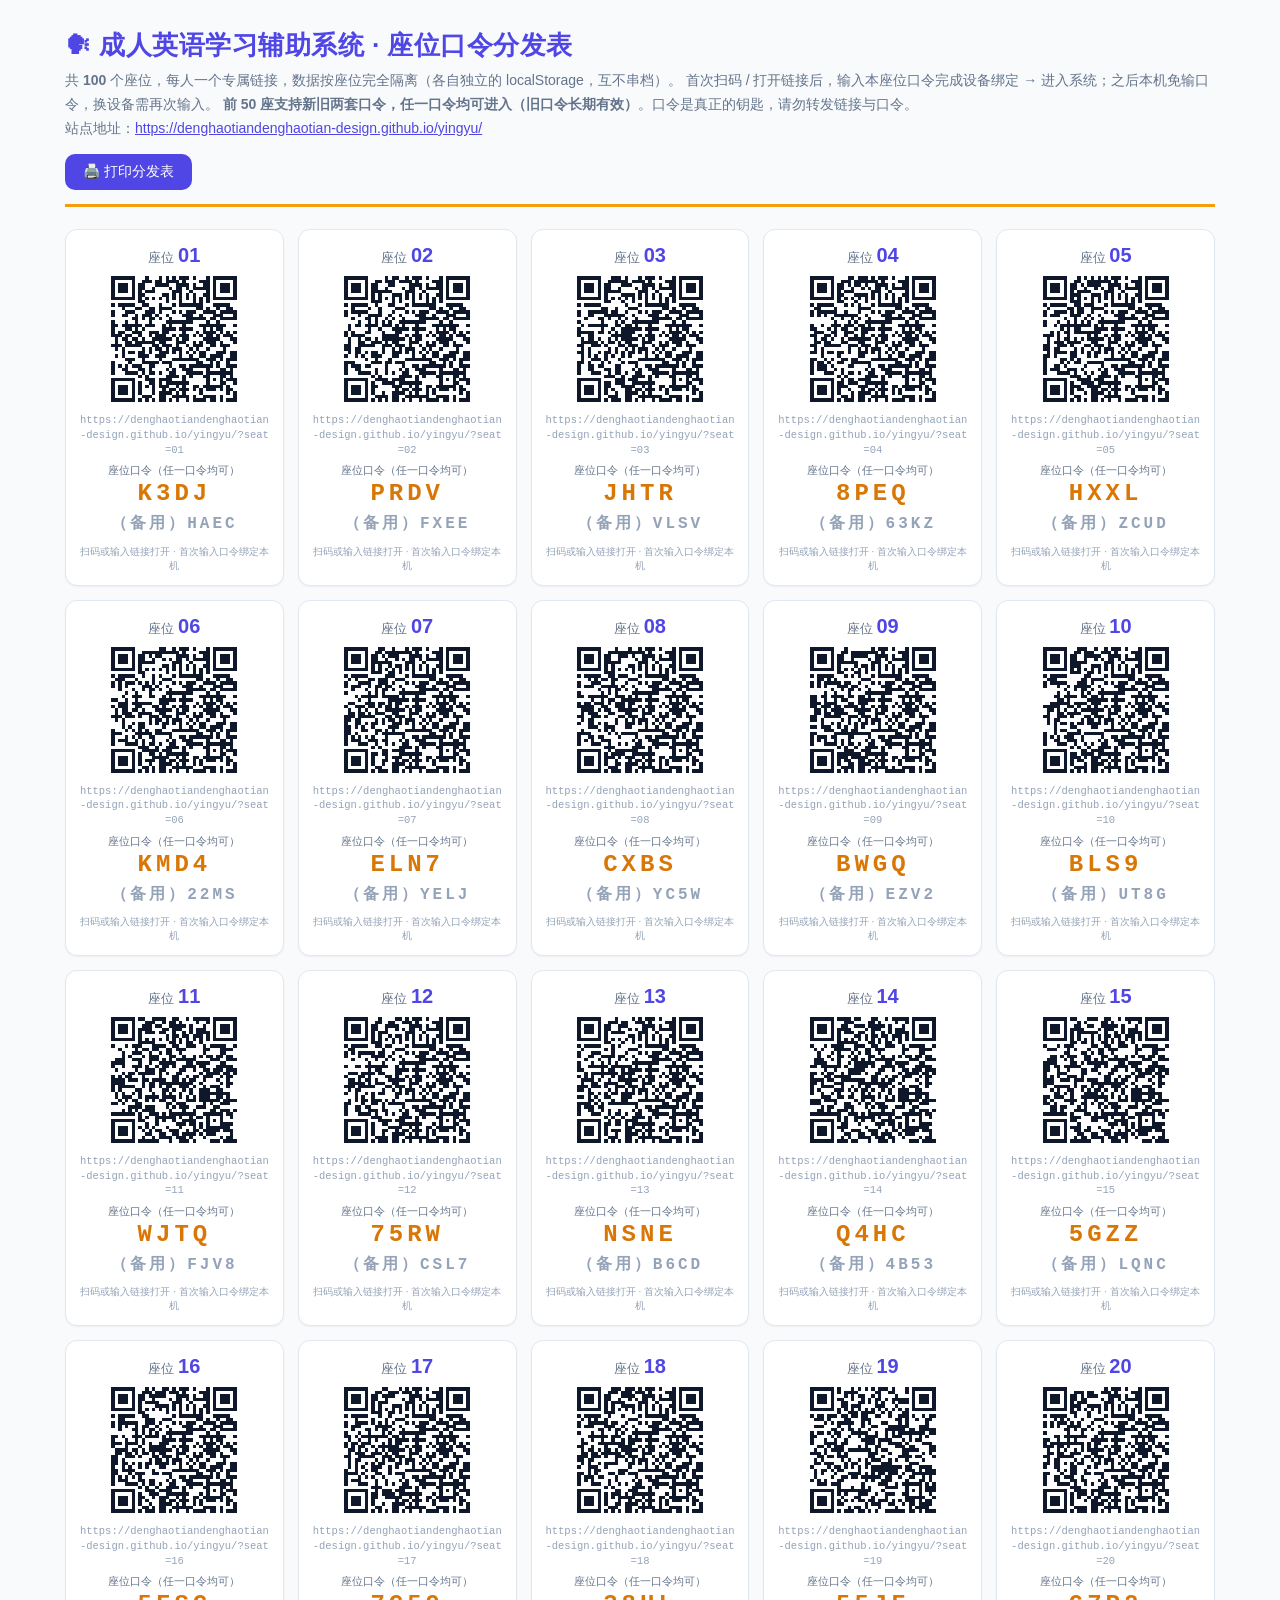
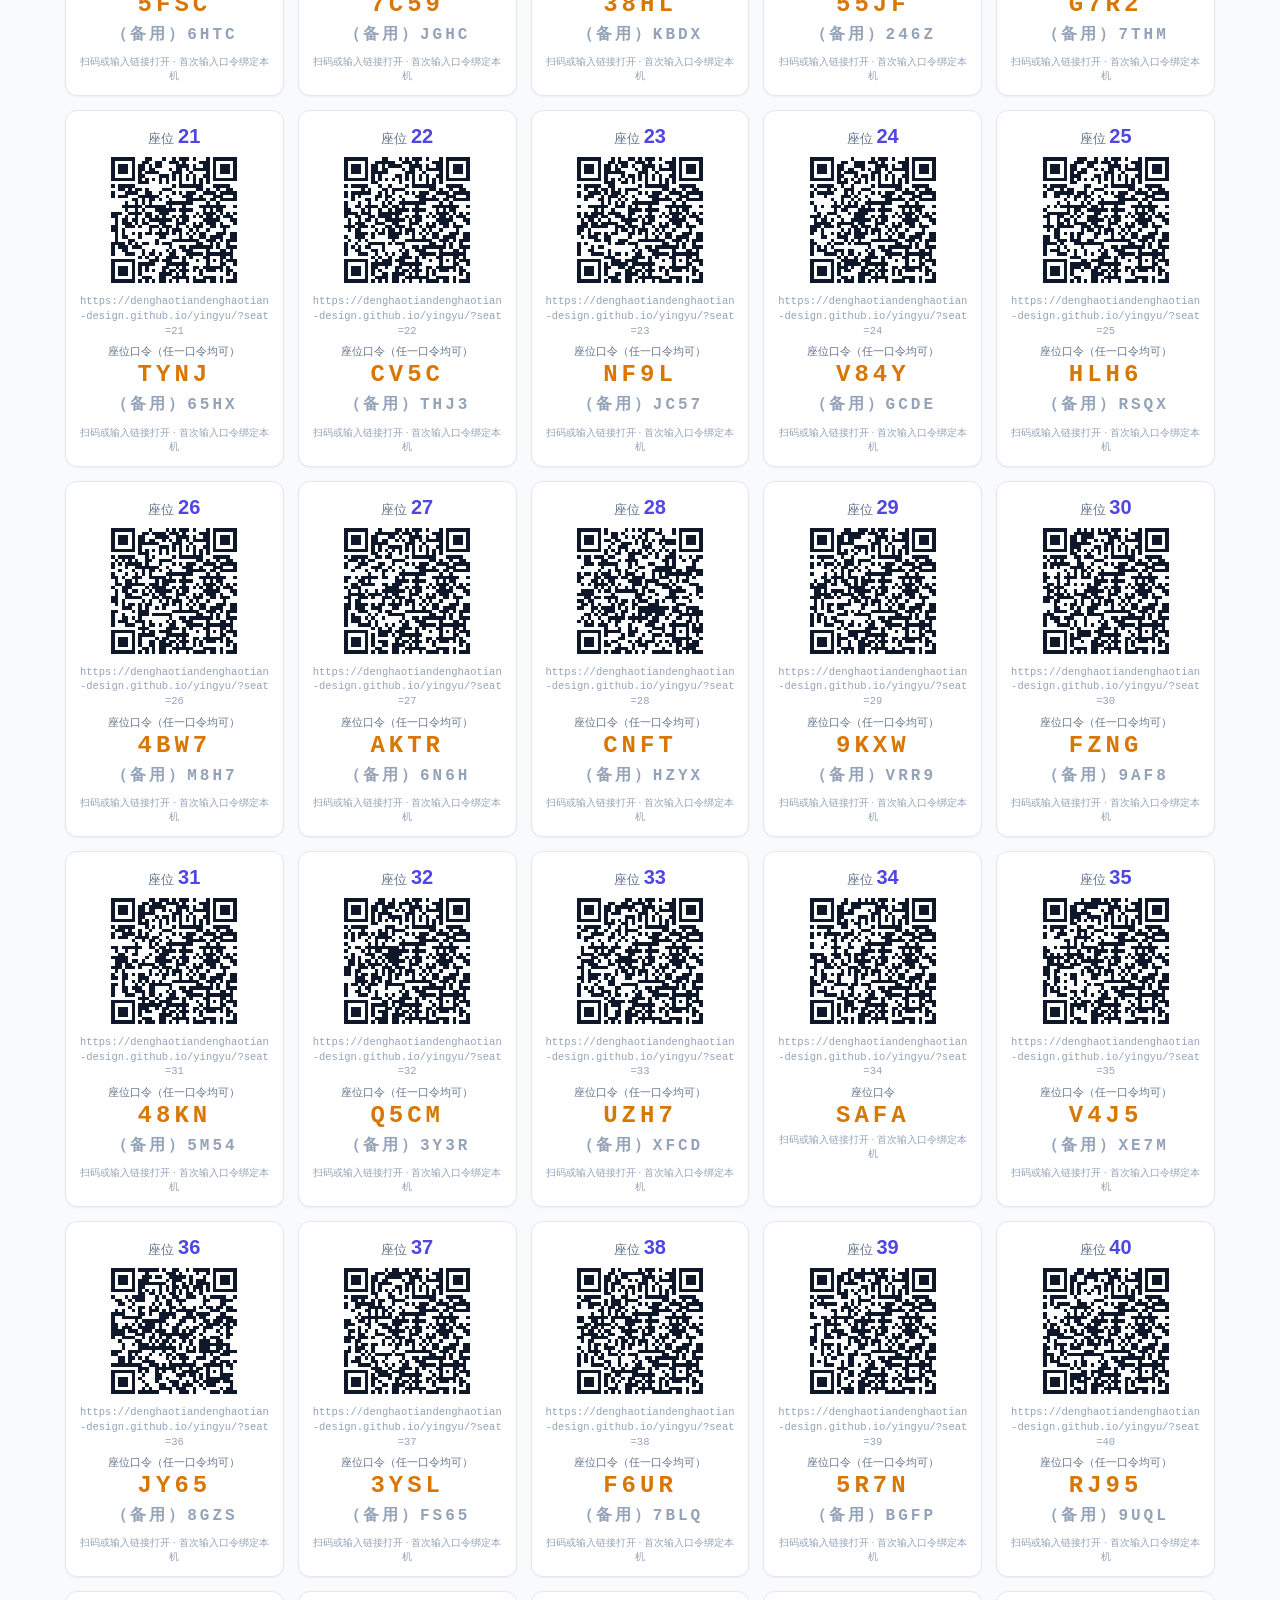
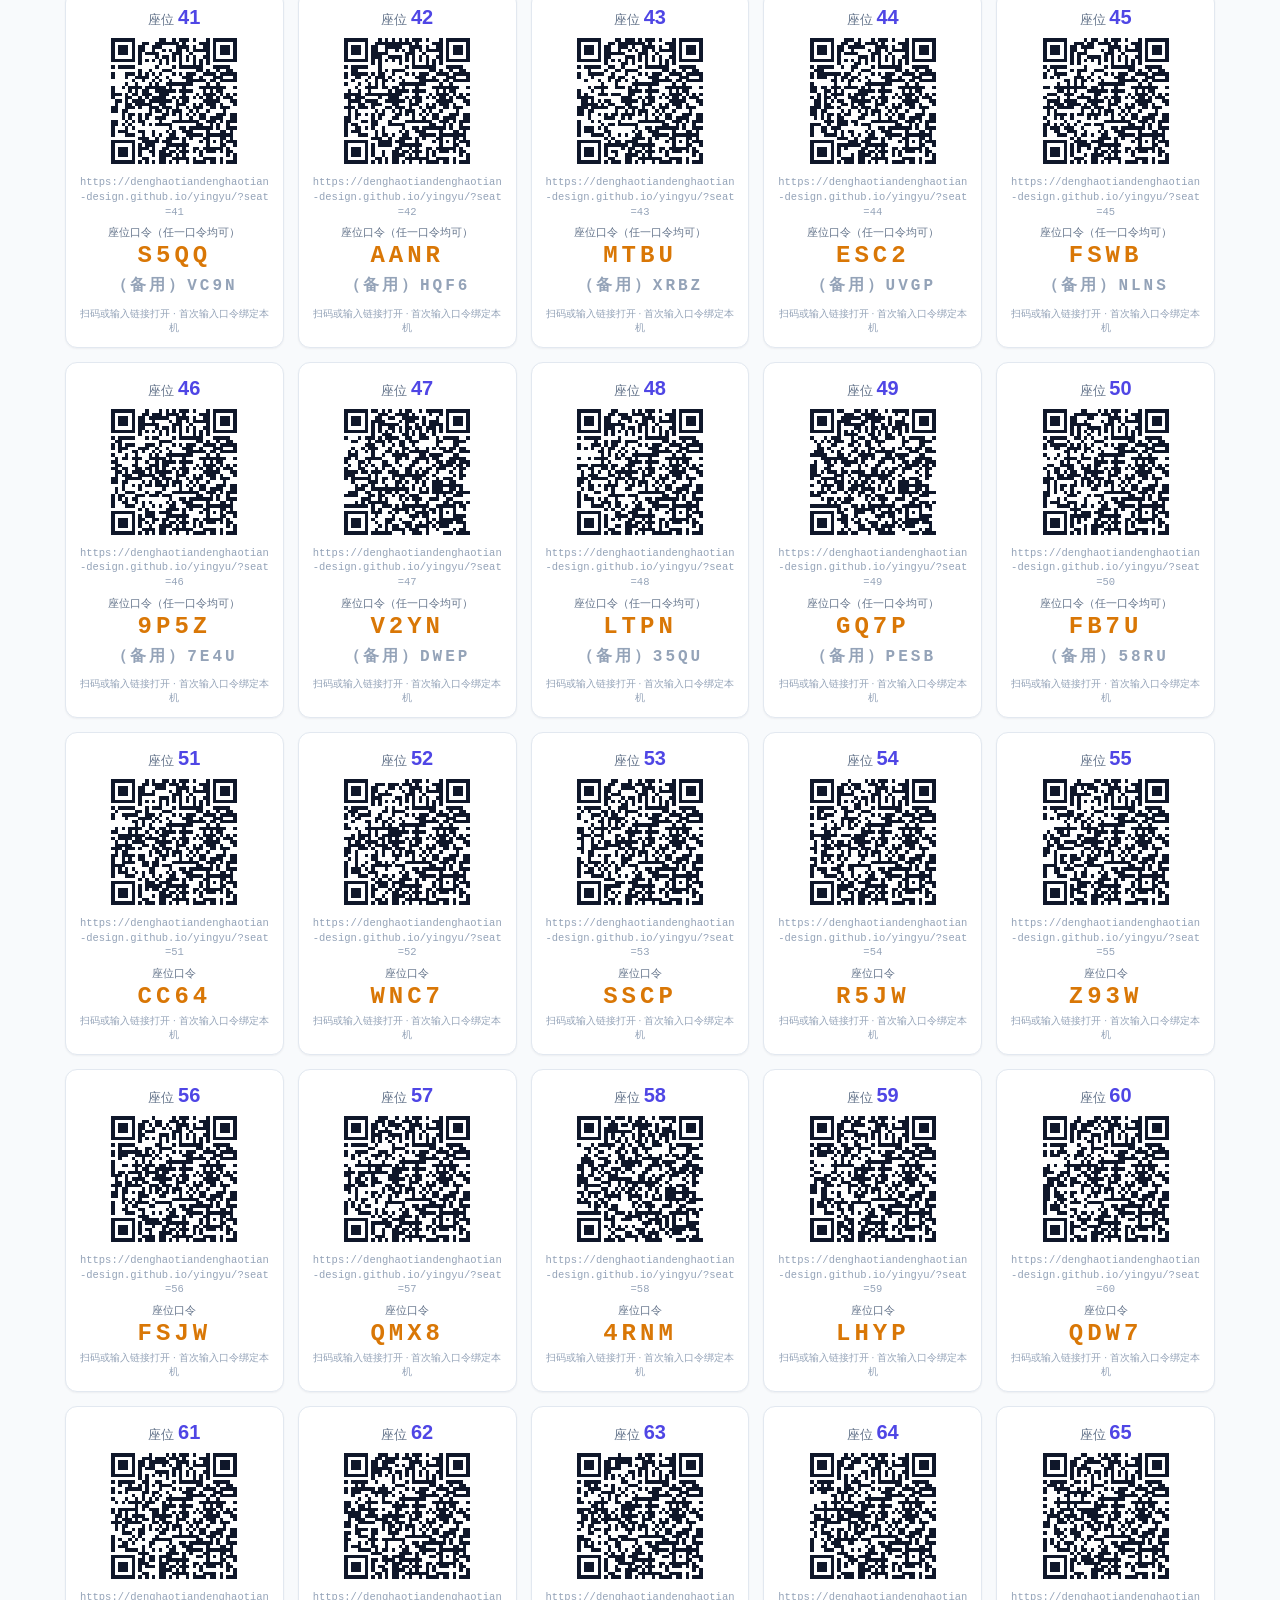
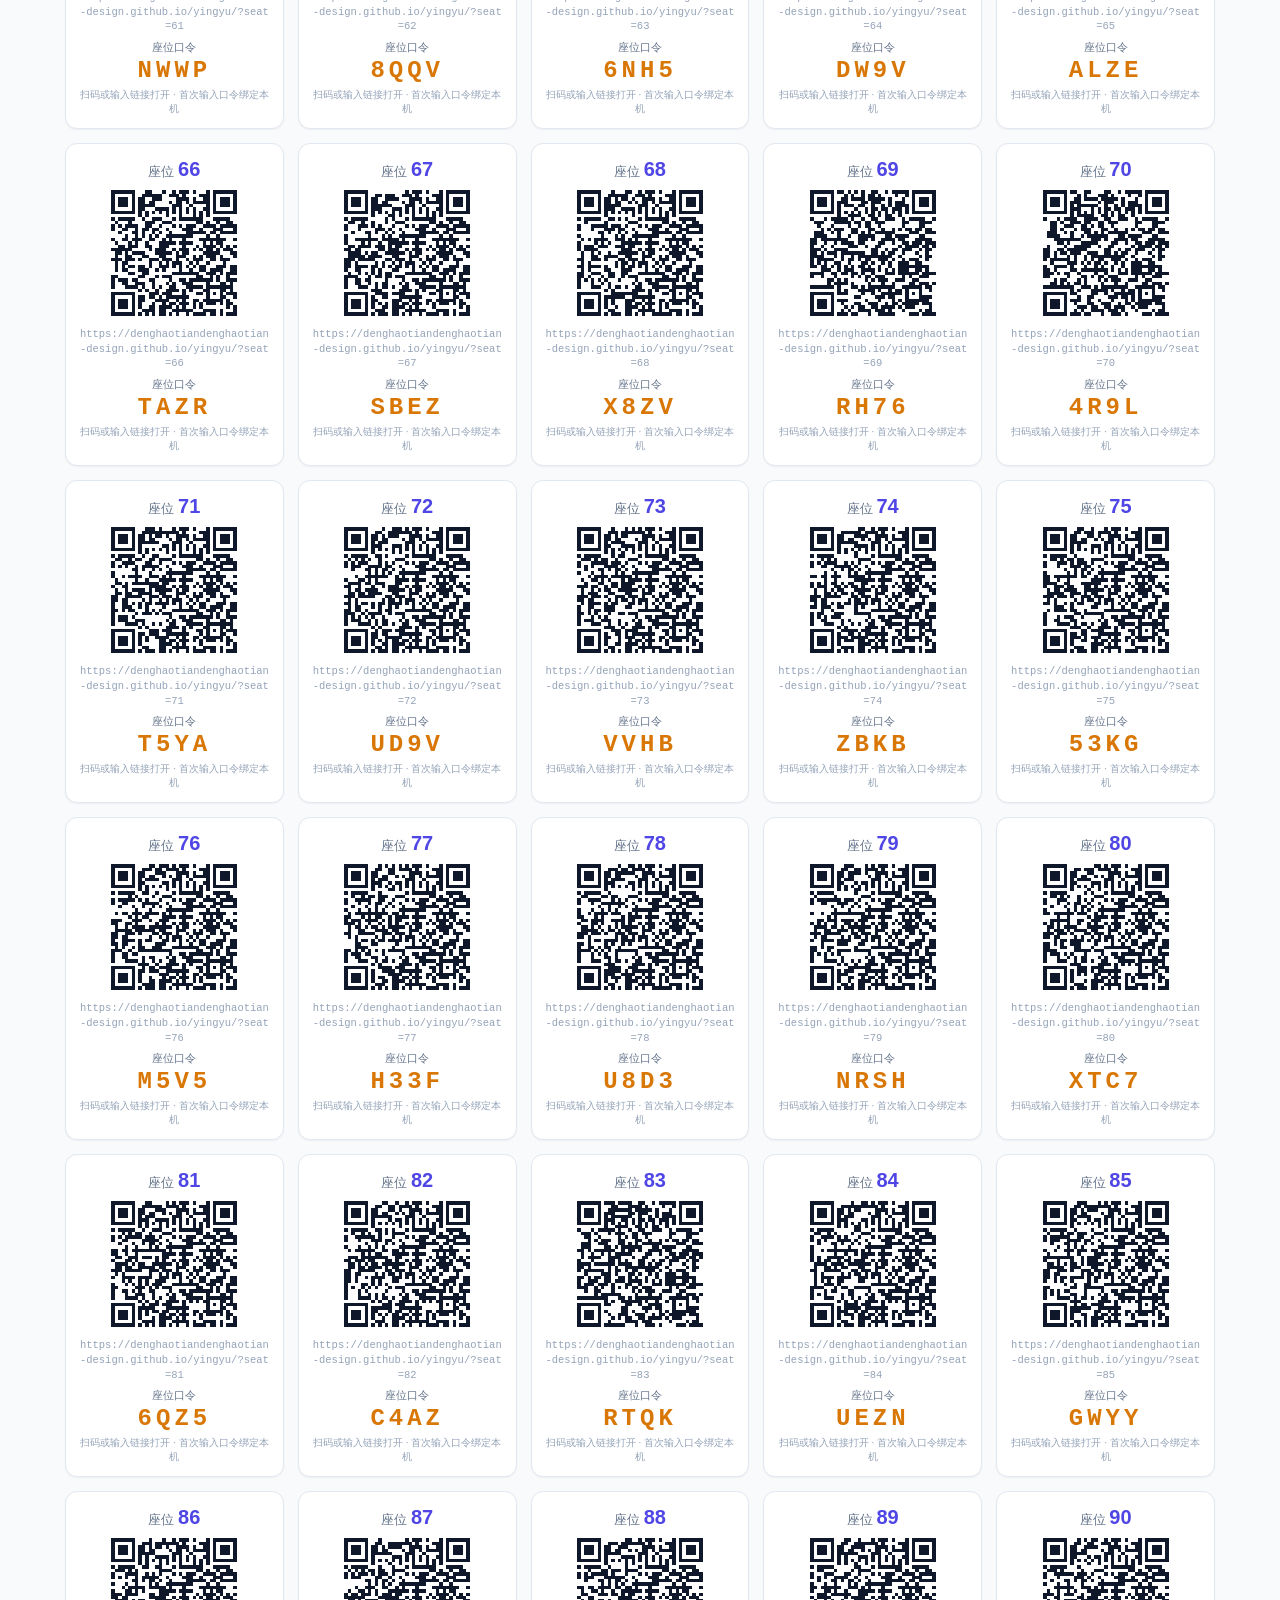
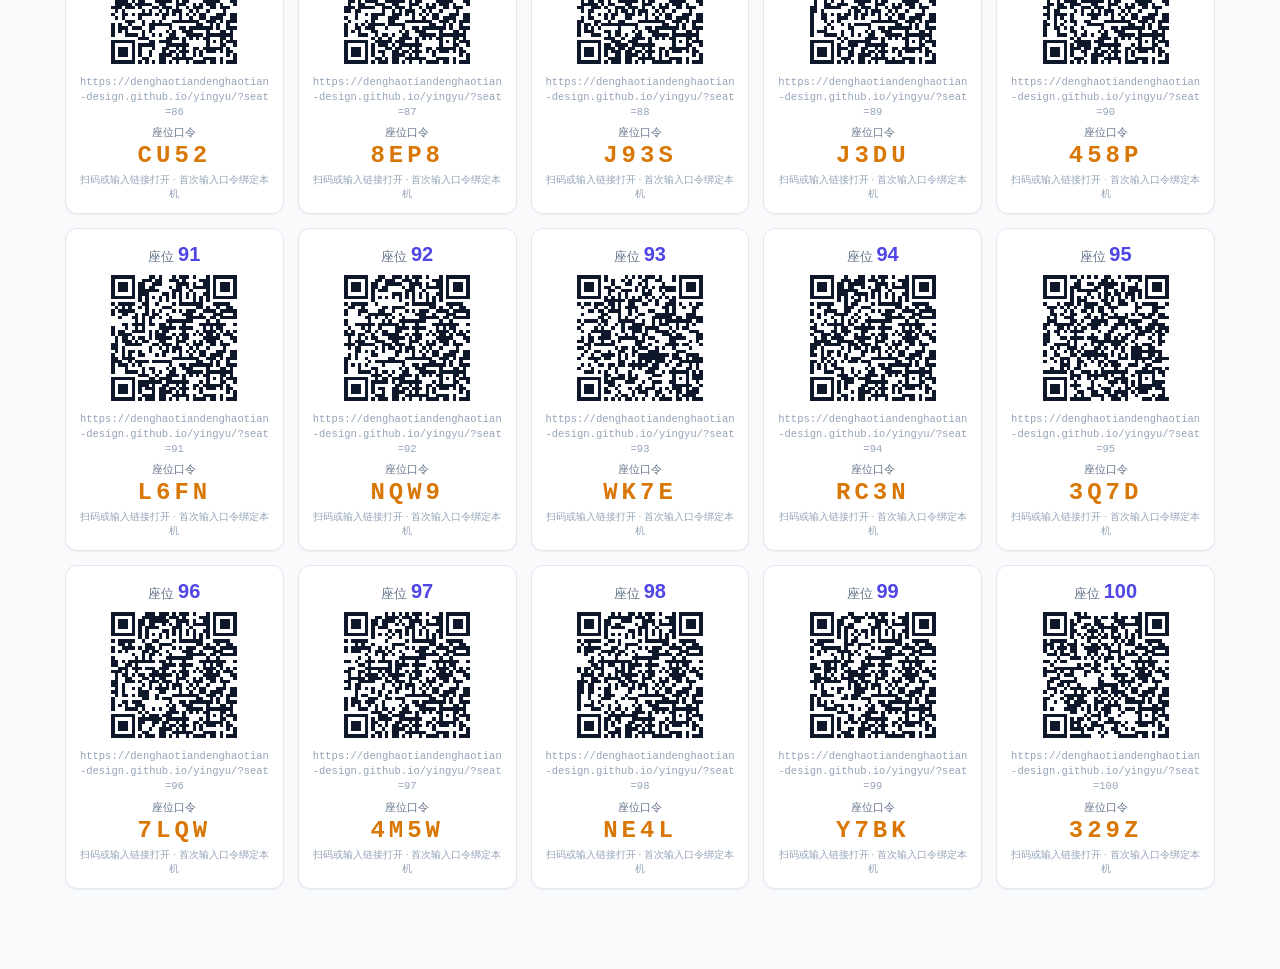
==== commit 2fe575ef: "revoke seat34 pwd seats.html" ====
--- a/seats.html
+++ b/seats.html
@@ -329,8 +329,8 @@
   <div class="qr"><svg xmlns="http://www.w3.org/2000/svg" width="174" height="174" viewBox="0 0 39 39" shape-rendering="crispEdges"><path fill="#ffffff" d="M0 0h39v39H0z"/><path stroke="#0f172a" d="M1 1.5h7m3 0h1m3 0h1m1 0h1m1 0h1m1 0h3m1 0h1m3 0h1m1 0h7M1 2.5h1m5 0h1m2 0h2m1 0h8m1 0h1m4 0h3m1 0h1m5 0h1M1 3.5h1m1 0h3m1 0h1m1 0h2m2 0h3m4 0h4m1 0h1m2 0h2m1 0h1m1 0h3m1 0h1M1 4.5h1m1 0h3m1 0h1m1 0h2m1 0h2m4 0h1m1 0h2m1 0h1m1 0h5m1 0h1m1 0h3m1 0h1M1 5.5h1m1 0h3m1 0h1m1 0h5m5 0h3m2 0h1m4 0h1m1 0h1m1 0h3m1 0h1M1 6.5h1m5 0h1m1 0h2m4 0h3m1 0h1m1 0h1m1 0h1m1 0h1m2 0h2m1 0h1m5 0h1M1 7.5h7m1 0h1m1 0h1m1 0h1m1 0h1m1 0h1m1 0h1m1 0h1m1 0h1m1 0h1m1 0h1m1 0h1m1 0h7M9 8.5h3m2 0h2m1 0h1m3 0h1m3 0h1m1 0h1m1 0h1M1 9.5h1m1 0h5m2 0h2m3 0h1m3 0h1m1 0h7m3 0h5M6 10.5h1m6 0h1m2 0h3m7 0h2m1 0h1m2 0h1m2 0h2M1 11.5h1m1 0h1m1 0h5m1 0h3m1 0h1m3 0h1m1 0h1m1 0h3m2 0h4m1 0h5M1 12.5h1m3 0h1m2 0h1m1 0h2m2 0h1m2 0h1m4 0h3m2 0h1m3 0h3m3 0h1M7 13.5h2m1 0h1m2 0h1m1 0h1m2 0h1m4 0h6m1 0h2m1 0h5M1 14.5h1m3 0h1m2 0h1m3 0h1m4 0h8m4 0h1m2 0h1M1 15.5h1m2 0h1m2 0h3m2 0h2m2 0h1m1 0h1m3 0h1m4 0h8m2 0h1M8 16.5h1m2 0h1m4 0h4m1 0h4m3 0h1m1 0h1m1 0h2M1 17.5h4m2 0h3m1 0h2m1 0h4m4 0h1m3 0h1m1 0h4m1 0h1m1 0h1m1 0h1M1 18.5h2m1 0h2m2 0h2m2 0h1m1 0h1m1 0h1m2 0h1m1 0h3m1 0h1m1 0h1m1 0h2m1 0h1m1 0h3M2 19.5h4m1 0h1m2 0h1m1 0h1m1 0h5m1 0h1m1 0h2m4 0h5m3 0h2M2 20.5h1m2 0h2m1 0h1m1 0h2m3 0h2m3 0h3m2 0h1m1 0h1m1 0h3m1 0h1m3 0h1M1 21.5h2m2 0h3m1 0h1m2 0h3m1 0h3m1 0h1m2 0h1m1 0h3m2 0h2m1 0h3M2 22.5h1m1 0h1m5 0h1m1 0h1m1 0h2m1 0h1m1 0h3m2 0h1m1 0h1m2 0h1m4 0h1M2 23.5h1m1 0h2m1 0h1m1 0h2m1 0h1m1 0h1m1 0h2m1 0h1m1 0h1m1 0h1m1 0h1m1 0h2m3 0h3m1 0h2M1 24.5h1m2 0h2m3 0h1m4 0h1m1 0h1m4 0h1m2 0h1m2 0h2m1 0h4m2 0h2M1 25.5h2m1 0h1m1 0h2m1 0h1m4 0h1m4 0h8m2 0h3m1 0h1m1 0h3M1 26.5h3m4 0h4m1 0h2m1 0h3m7 0h2m2 0h1m1 0h1m2 0h1M1 27.5h1m3 0h1m1 0h1m4 0h2m4 0h1m2 0h2m1 0h7m1 0h1m2 0h3M1 28.5h1m1 0h3m4 0h1m2 0h1m3 0h1m1 0h1m2 0h3m4 0h1m3 0h2m1 0h1M1 29.5h1m3 0h4m1 0h1m1 0h2m1 0h1m2 0h2m3 0h5m1 0h8M9 30.5h3m2 0h1m2 0h4m1 0h1m1 0h1m3 0h2m3 0h2m1 0h1M1 31.5h7m3 0h3m1 0h4m3 0h1m3 0h1m2 0h1m1 0h1m1 0h1m1 0h3M1 32.5h1m5 0h1m1 0h1m1 0h3m3 0h7m3 0h1m1 0h1m3 0h2m2 0h1M1 33.5h1m1 0h3m1 0h1m1 0h1m1 0h1m1 0h2m1 0h2m2 0h1m1 0h1m2 0h2m1 0h6m1 0h1M1 34.5h1m1 0h3m1 0h1m1 0h1m1 0h1m1 0h1m2 0h1m1 0h2m1 0h3m1 0h1m1 0h1m1 0h3m1 0h1m1 0h2M1 35.5h1m1 0h3m1 0h1m1 0h1m5 0h4m1 0h1m1 0h1m2 0h1m1 0h1m7 0h1m1 0h1M1 36.5h1m5 0h1m2 0h2m1 0h1m1 0h2m2 0h5m4 0h4m1 0h1m3 0h1M1 37.5h7m1 0h1m1 0h1m1 0h1m1 0h2m1 0h1m1 0h1m2 0h1m1 0h4m1 0h2m1 0h1m1 0h3"/></svg>
 </div>
   <div class="link">https://denghaotiandenghaotian-design.github.io/yingyu/?seat=34</div>
-  <div class="pwd-label">座位口令（任一口令均可）</div>
-  <div class="pwd">7LHH</div><div class="pwd sub">（备用）UUXD</div>
+  <div class="pwd-label">座位口令</div>
+  <div class="pwd">SAFA</div>
   <div class="tip">扫码或输入链接打开 · 首次输入口令绑定本机</div>
 </div><div class="card">
   <div class="seat-no">座位 <span>35</span></div>
